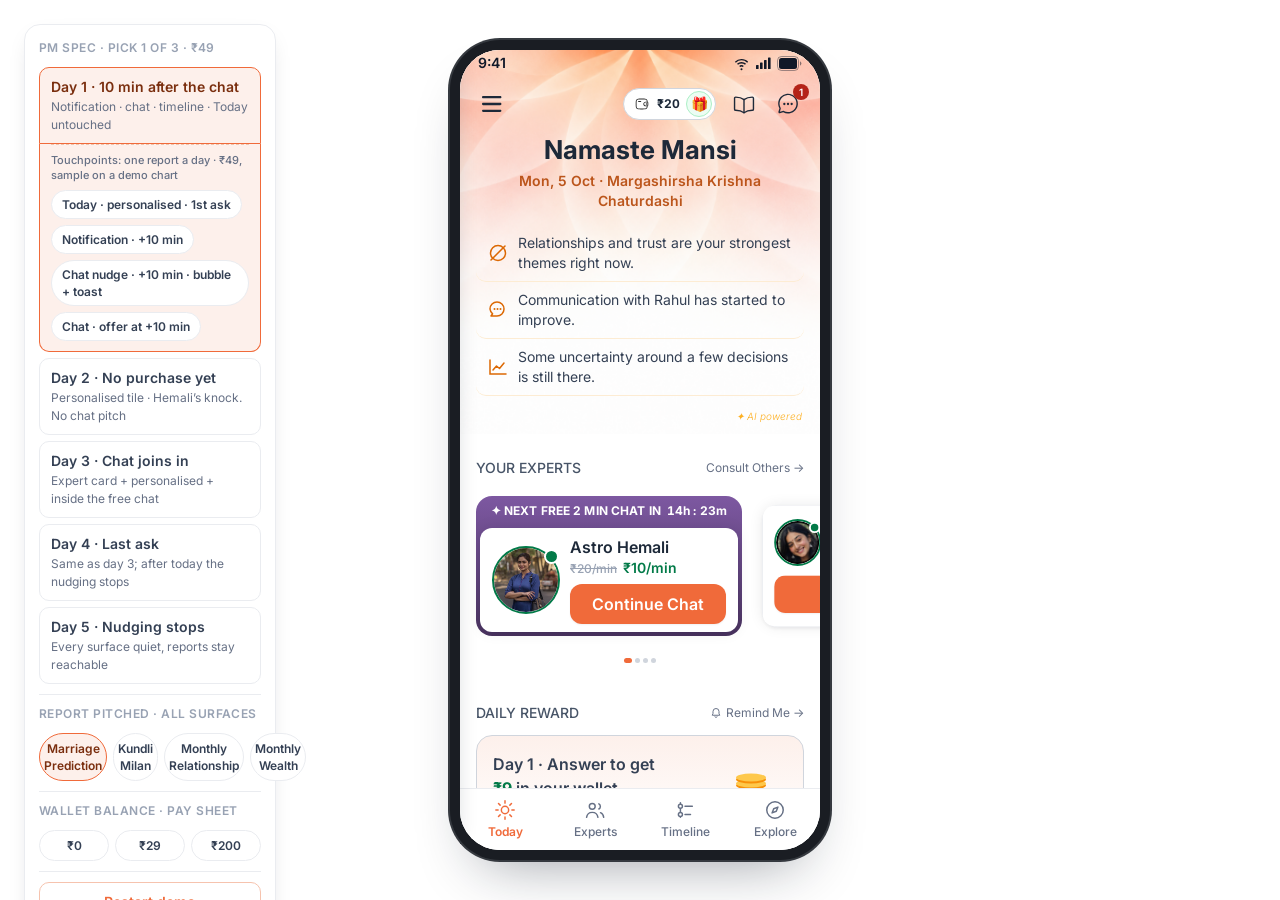
==== index.html @ 786d8080 "Make the birth-details form a full page that slides in from the left Eight controls and a footnote d" ====
<!doctype html>
<html lang="en">
<head>
<meta charset="utf-8">
<meta name="viewport" content="width=device-width, initial-scale=1, viewport-fit=cover">
<title>AstroChat · Sell report from Today</title>
<meta name="description" content="AstroChat: sell a report from the Today page (Hackfest 2026 demo)">
<meta name="theme-color" content="#FDBA96" id="themeColor">
<meta name="mobile-web-app-capable" content="yes">
<meta name="apple-mobile-web-app-capable" content="yes">
<meta name="apple-mobile-web-app-status-bar-style" content="black-translucent">
<meta name="apple-mobile-web-app-title" content="Report demo">
<!-- The manifest IS linked, matching astrochat-daily-reward, which is the one
     build that sits correctly on the bottom of her phone. Without it iOS falls
     back to the legacy apple-* path and hands the app a window that stops above
     the home indicator, so every bottom bar ends short of the screen and the OS
     strip shows below it. That is the gap four CSS attempts could not close.
     The manifest deliberately carries NO theme_color: that key, not the
     manifest itself, is what makes iOS 16.4+ paint its own opaque status bar
     and ignore black-translucent. -->
<link rel="manifest" href="manifest.webmanifest?v=20261028130239">
<!-- PNG, not SVG. iOS ignores an SVG apple-touch-icon and SVG manifest icons
     outright, and an un-iconable manifest is one iOS can decline — dropping the
     app back onto the legacy apple-* path, which is the path that hands it a
     window ending above the home indicator. astrochat-daily-reward ships PNGs
     and sits flush; after the manifest was added it was the only thing left
     that differed between the two builds. -->
<link rel="apple-touch-icon" href="icons/icon-180.png">
<link rel="icon" type="image/png" href="icons/icon-192.png">
<link rel="preconnect" href="https://fonts.googleapis.com">
<link rel="preconnect" href="https://fonts.gstatic.com" crossorigin>
<link rel="stylesheet" href="https://fonts.googleapis.com/css2?family=Inter:wght@400;500;600;700&family=Cormorant+Infant:wght@600;700&family=Noto+Sans+Devanagari:wght@400;500;600;700&display=swap">
<link rel="stylesheet" href="styles.css?v=20261028130239">
<link rel="stylesheet" href="mobile.css?v=20261028130239">
</head>
<body>

<!-- Journey switcher: lives outside the phone so it is clearly demo chrome, not
     app UI. Days, not entry points — one person meets this screen repeatedly,
     nobody ever sees three variants of it. -->
<aside class="switcher" id="switcher">
  <!-- The PM brief, built as written: +10 min notification, three reports to
       pick from, the whole report given away on a demo chart, same ask on
       days 1-4, silence after. -->
  <b>PM spec · pick 1 of 3 · ₹49</b>
  <button type="button" data-day="1" class="on">Day 1 · 10 min after the chat<small>Notification · chat · timeline · Today untouched</small></button>
  <button type="button" data-day="2">Day 2 · No purchase yet<small>Personalised tile · Hemali’s knock. No chat pitch</small></button>
  <button type="button" data-day="3">Day 3 · Chat joins in<small>Expert card + personalised + inside the free chat</small></button>
  <button type="button" data-day="4">Day 4 · Last ask<small>Same as day 3; after today the nudging stops</small></button>
  <button type="button" data-day="5">Day 5 · Nudging stops<small>Every surface quiet, reports stay reachable</small></button>
  <hr>
  <!-- Which report the app pitches. The script pins it to Partner, because
       that is the house Hemali named; these are here so the same days can be
       read with the other two books behind it, where the promise is a score
       and a set of months rather than a face.

       Not labelled "chat pitch": it is six surfaces, not one. The push, the
       chat bubble, the offer card, the expert ticket, the Today task and the
       History chapter all read this, so naming only the chat made it look
       like a control over one screen. -->
  <b class="sw-lbl">Report pitched · all surfaces</b>
  <div class="sw-lead">
    <button type="button" data-lead="partner" class="on">Marriage Prediction</button>
    <button type="button" data-lead="marriage">Kundli Milan</button>
    <button type="button" data-lead="relation">Monthly Relationship</button>
    <button type="button" data-lead="career">Monthly Wealth</button>
  </div>
  <hr>
  <!-- The bill is ₹49 + ₹9 GST = ₹58, and the wallet comes off it, so three
       balances are three different last lines on the pay sheet: pays the lot,
       pays part, pays nothing. The daily reward normally sets this per day,
       which is why the amounts here are the ones that sit either side of ₹58
       rather than round numbers. Picking a day puts it back. -->
  <b class="sw-lbl">Wallet balance · pay sheet</b>
  <div class="sw-lead">
    <button type="button" data-wset="0">₹0</button>
    <button type="button" data-wset="29">₹29</button>
    <button type="button" data-wset="200">₹200</button>
  </div>
  <hr>
  <button type="button" id="restart" class="ghost">Restart demo</button>
  <a class="sw-link" href="variations.html">20 attachment variations →</a>
</aside>

<main class="stage">
<div class="phone" id="phone">

  <!-- iOS-style status bar. Desktop only; a real phone shows its own. -->
  <div class="sbar" id="sbar">
    <span class="sb-t">9:41</span>
    <span class="sb-i">
      <svg width="17" height="17" viewBox="0 0 17 17" fill="none"><path d="M8.5 13.2a1 1 0 110 2 1 1 0 010-2zm0-3.1c.9 0 1.7.35 2.3.95l-1 1a1.9 1.9 0 00-2.6 0l-1-1c.6-.6 1.4-.95 2.3-.95zm0-3.1c1.75 0 3.35.7 4.5 1.85l-1 1a5 5 0 00-7 0l-1-1A6.35 6.35 0 018.5 7zm0-3.1c2.6 0 4.95 1.05 6.65 2.75l-1 1a7.9 7.9 0 00-11.3 0l-1-1A9.4 9.4 0 018.5 3.9z" fill="#101828"/></svg>
      <svg width="17" height="17" viewBox="0 0 17 17" fill="none"><rect x="1" y="10" width="2.6" height="4" rx=".6" fill="#101828"/><rect x="5" y="7.5" width="2.6" height="6.5" rx=".6" fill="#101828"/><rect x="9" y="5" width="2.6" height="9" rx=".6" fill="#101828"/><rect x="13" y="2.5" width="2.6" height="11.5" rx=".6" fill="#101828"/></svg>
      <svg width="25" height="15" viewBox="0 0 25 15" fill="none"><rect x=".5" y=".5" width="21" height="14" rx="4" stroke="#101828" stroke-opacity=".4"/><rect x="2" y="2" width="18" height="11" rx="2.5" fill="#101828"/><path d="M23 5.2v4.6a2.6 2.6 0 000-4.6z" fill="#101828" fill-opacity=".5"/></svg>
    </span>
  </div>

  <!-- What actually brought her back on day 2 and 3: a push that carries the
       chapter, not a reminder about minutes. Slides in over the screen on day
       switch, tap lands in the chat. -->
  <button class="push-note" id="pushNote" type="button" hidden>
    <img src="assets/hemali.png" alt="">
    <span class="pn-t"><span class="pn-top"><b>Astro Hemali</b><small>now</small></span><p id="pushText"></p></span>
  </button>

  <div class="screens" id="screens">

    <!-- ===================== R.0 · Chat · free minutes over =====================
         The moment the whole journey turns on. Today it ends with a billing
         notice; here Hemali's last line stops mid-thought and the chapter she
         wrote is handed over inside the conversation, where she is reading. -->
    <section class="screen" id="chat" data-screen="chat">
      <header class="topnav chat-nav">
        <!-- data-back, not data-go="today-a". Leaving chat forwards parked chat
             itself at .behind and grew the stack, so the next Continue Chat
             brought it back still parked. With no stack this falls through to
             state.entry, which is Today either way. -->
        <button class="ic-btn" type="button" data-back aria-label="Back">
          <svg width="22" height="18" viewBox="0 0 22 18" fill="none"><path d="M21 9H1m0 0 7.5-7.5M1 9l7.5 7.5" stroke="#101828" stroke-width="1.8" stroke-linecap="round" stroke-linejoin="round"/></svg>
        </button>
        <img class="cn-av" src="assets/hemali.png" alt="">
        <span class="cn-t"><b>Astro Hemali</b><small>Available</small></span>
      </header>

      <div class="scroll chat-scroll" data-scroll>
        <div class="chat-thread" id="chatThread"></div>
      </div>

      <!-- The paid route stays exactly where it was. The free chapter above it
           catches the much larger group who will never pay by the minute. -->
      <div class="chat-cta">
        <div class="cc-row">
          <img src="assets/hemali.png" alt="">
          <p>Hi Mansi, continue this chat at discounted price of <s>₹25/min</s> <b>₹10/min</b></p>
        </div>
        <button class="btn primary" type="button" data-toast="Paid chat is not part of this demo">Continue Chat</button>
      </div>
    </section>

    <!-- ===================== R.1 · Today · reply + report ===================== -->
    <section class="screen on" id="today-a" data-screen="today-a">
      <header class="head hero-head">
        <button class="ic-btn" type="button" data-go="menu" aria-label="Menu">
          <svg width="20" height="16" viewBox="0 0 20 16" fill="none"><path d="M1.14258 13.7139C0.511589 13.7141 0 14.2264 0 14.8574C0.000150681 15.4883 0.511681 15.9998 1.14258 16H18.2861C18.9171 15.9998 19.4286 15.4884 19.4287 14.8574C19.4287 14.2263 18.9172 13.714 18.2861 13.7139H1.14258ZM1.14258 6.85645C0.511681 6.85667 0.000150681 7.36908 0 8C0.000150681 8.63091 0.511681 9.14235 1.14258 9.14258H18.2861C18.9171 9.14243 19.4286 8.63096 19.4287 8C19.4286 7.36904 18.9171 6.8566 18.2861 6.85645H1.14258ZM1.14258 0C0.511589 0.000225688 0 0.512511 0 1.14355C0.000377655 1.77428 0.511822 2.28591 1.14258 2.28613H18.2861C18.917 2.28598 19.4283 1.77432 19.4287 1.14355C19.4287 0.512465 18.9172 0.000150794 18.2861 0H1.14258Z" fill="#1D2939"/></svg>
        </button>
        <div class="head-name"><small>Namaste</small><b>Mansi</b></div>
        <div class="head-r">
          <button class="wallet" type="button" data-toast="Wallet is not part of this demo">
            <svg width="18" height="18" viewBox="0 0 18 18" fill="none"><path d="M14.2503 9.00022C14.2503 9.41449 13.9145 9.75028 13.5003 9.75028C13.0861 9.75028 12.7503 9.41449 12.7503 9.00022C12.7503 8.58603 13.0861 8.25024 13.5003 8.25024C13.9145 8.25024 14.2503 8.58603 14.2503 9.00022Z" fill="#2D2D2D"/><path fill-rule="evenodd" clip-rule="evenodd" d="M7.79484 3.6001H9.61911C10.6961 3.60009 11.5492 3.60008 12.2168 3.69461C12.9039 3.79188 13.46 3.99684 13.8986 4.45869C14.4403 5.02917 14.6129 5.7932 14.6757 6.7846C15.014 6.94138 15.2694 7.2729 15.2976 7.69286C15.3001 7.73001 15.3 7.77007 15.3 7.80716V10.193C15.3 10.2301 15.3001 10.2702 15.2976 10.3073C15.2694 10.7273 15.014 11.0588 14.6757 11.2155C14.6129 12.207 14.4403 12.9711 13.8986 13.5415C13.46 14.0034 12.9039 14.2083 12.2168 14.3056C11.5492 14.4001 10.6961 14.4001 9.61911 14.4001H7.79484C6.71783 14.4001 5.86476 14.4001 5.19713 14.3056C4.51004 14.2083 3.9539 14.0034 3.51533 13.5415C3.07676 13.0796 2.88212 12.494 2.78975 11.7705C2.69998 11.0674 2.69999 10.1691 2.7 9.03493V8.9653C2.69999 7.83111 2.69998 6.93279 2.78975 6.22974C2.88212 5.50618 3.07676 4.92054 3.51533 4.45869C3.9539 3.99684 4.51004 3.79188 5.19713 3.69461C5.86476 3.60008 6.71782 3.60009 7.79484 3.6001ZM13.7867 11.3144H12.6516C11.3944 11.3144 10.3186 10.31 10.3186 9.0001C10.3186 7.69025 11.3944 6.68581 12.6516 6.68581H13.7867C13.72 5.85795 13.5692 5.42093 13.2771 5.11327C13.029 4.85209 12.6893 4.69554 12.0997 4.61207C11.4974 4.52679 10.7035 4.52581 9.58608 4.52581H7.8279C6.71041 4.52581 5.91652 4.52679 5.31426 4.61207C4.72465 4.69554 4.38494 4.85209 4.13693 5.11327C3.88891 5.37445 3.74024 5.73218 3.66097 6.35308C3.58 6.98729 3.57906 7.82333 3.57906 9.0001C3.57906 10.1768 3.58 11.0129 3.66097 11.6472C3.74024 12.268 3.88891 12.6257 4.13693 12.8869C4.38494 13.1481 4.72465 13.3047 5.31426 13.3881C5.91652 13.4734 6.71041 13.4744 7.8279 13.4744H9.58608C10.7035 13.4744 11.4974 13.4734 12.0997 13.3881C12.6893 13.3047 13.029 13.1481 13.2771 12.8869C13.5692 12.5793 13.72 12.1423 13.7867 11.3144ZM5.04418 6.53152C5.04418 6.2759 5.24098 6.06867 5.48372 6.06867H7.8279C8.07065 6.06867 8.26744 6.2759 8.26744 6.53152C8.26744 6.78715 8.07065 6.99439 7.8279 6.99439H5.48372C5.24098 6.99439 5.04418 6.78715 5.04418 6.53152ZM14.2296 7.61167H12.6516C11.8174 7.61152 11.1977 8.2649 11.1977 9.0001C11.1977 9.73531 11.8174 10.3887 12.6516 10.3887H14.1767C14.2021 10.3887 14.421 10.3804 14.421 10.183V7.81722C14.421 7.79223 14.4166 7.61973 14.2296 7.61167Z" fill="#2D2D2D"/></svg>
            <span data-wallet>₹20</span>
            <i class="gift">🎁</i>
          </button>
          <!-- My Reports, out of the hamburger and into the header beside chat.
               A report she paid for lived two taps inside a menu she has no
               reason to open; the one shelf in the app that is hers belongs on
               the same row as the thread. The menu keeps its tile too, so the
               hamburger is unchanged. -->
          <button class="ic-btn" type="button" data-go="mine" aria-label="My Reports">
            <!-- Drawn to the same box and the same weight as the chat glyph
                 beside it. The first pass sat in a 24 viewBox rendered at 22,
                 so its ink was a fifth smaller than its neighbour's and the
                 row looked lopsided. -->
            <svg width="22" height="22" viewBox="0 0 22 22" fill="none" stroke="#1D2939" stroke-width="1.4" stroke-linecap="round" stroke-linejoin="round">
              <path d="M11 6.6C8.9 5 5.9 4.1 2.7 4.1c-.64 0-1.15.51-1.15 1.15v10.88c0 .64.51 1.15 1.15 1.15 3.2 0 6.2.92 8.3 2.5 2.1-1.58 5.1-2.5 8.3-2.5.64 0 1.15-.51 1.15-1.15V5.25c0-.64-.51-1.15-1.15-1.15-3.2 0-6.2.92-8.3 2.5Z"/>
              <path d="M11 6.6v13.18"/>
            </svg>
          </button>
          <button class="ic-btn" type="button" data-chat aria-label="Chats">
            <svg width="22" height="22" viewBox="0 0 22 22" fill="none"><path d="M11.0005 20.4416C9.34822 20.4523 7.72046 20.0422 6.27047 19.25C6.24143 19.2379 6.21027 19.2316 6.1788 19.2316C6.14734 19.2316 6.11618 19.2379 6.08714 19.25L2.8513 20.1666C2.65326 20.2297 2.44173 20.2372 2.23971 20.1884C2.0377 20.1396 1.85293 20.0363 1.7055 19.8898C1.55807 19.7433 1.45362 19.5592 1.40352 19.3575C1.35341 19.1558 1.35956 18.9443 1.4213 18.7458L2.39297 15.4916C2.41407 15.4355 2.41407 15.3736 2.39297 15.3175C1.39922 13.5012 1.00277 11.4181 1.2599 9.36373C1.51703 7.3094 2.41467 5.38824 3.82542 3.87292C5.23617 2.3576 7.08836 1.32511 9.1191 0.921999C11.1498 0.518886 13.256 0.765626 15.1385 1.6272C17.0211 2.48877 18.5845 3.92141 19.6068 5.72177C20.6291 7.52213 21.0584 9.59874 20.8337 11.6569C20.6091 13.715 19.7419 15.6501 18.3552 17.1875C16.9686 18.7249 15.1329 19.7865 13.1088 20.2216C12.4152 20.3658 11.7089 20.4395 11.0005 20.4416ZM6.1513 17.8108C6.42345 17.8145 6.6907 17.8837 6.93047 18.0125C8.11674 18.663 9.44146 19.0203 10.794 19.0544C12.1465 19.0885 13.4875 18.7985 14.7051 18.2085C15.9226 17.6185 16.9813 16.7458 17.7927 15.6632C18.6041 14.5805 19.1447 13.3194 19.3692 11.9853C19.5938 10.6511 19.4958 9.28254 19.0835 7.99395C18.6712 6.70536 17.9566 5.53413 16.9992 4.57811C16.0419 3.6221 14.8697 2.90904 13.5805 2.49852C12.2914 2.08799 10.9227 1.99192 9.58881 2.21832C8.25236 2.44035 6.98877 2.98007 5.90431 3.79208C4.81986 4.60408 3.94625 5.66463 3.35697 6.88452C2.76768 8.10441 2.47995 9.44798 2.51798 10.8022C2.556 12.1564 2.91867 13.4817 3.57547 14.6666C3.67875 14.8537 3.74406 15.0593 3.76765 15.2717C3.79125 15.484 3.77267 15.699 3.71297 15.9041L2.86047 18.7366L5.69297 17.8841C5.84133 17.8374 5.99576 17.8126 6.1513 17.8108Z" fill="#1D2939"/><circle cx="7.33" cy="11" r="1.15" fill="#1D2939"/><circle cx="11" cy="11" r="1.15" fill="#1D2939"/><circle cx="14.67" cy="11" r="1.15" fill="#1D2939"/></svg>
          </button>
        </div>
        <!-- Shown once, the first time she comes back to Today after reading a
             report she paid for. Positioned under the book icon by
             showShelfTip() in app.js. -->
        <div class="shelf-tip" id="shelfTip" hidden role="status">
          <i class="st-caret"></i>
          <span>All your reports are here</span>
          <button class="st-x" type="button" id="shelfTipX" aria-label="Got it">✕</button>
        </div>
      </header>

      <div class="scroll" data-scroll>
        <div class="hero">
          <h1>Namaste Mansi</h1>
          <p class="hero-date">Mon, 5 Oct · Margashirsha Krishna Chaturdashi</p>
          <div class="ins-list">
            <div class="ins"><svg viewBox="0 0 24 24" fill="none"><circle cx="12" cy="12" r="7.5" stroke="#DC6803" stroke-width="1.5"/><path d="m5 19 14-14" stroke="#DC6803" stroke-width="1.5" stroke-linecap="round"/></svg><p>Relationships and trust are your strongest themes right now.</p></div>
            <div class="ins"><svg viewBox="0 0 24 24" fill="none"><path d="M4 11a7 7 0 0114 0 7 7 0 01-7 7H5l1.6-2.2A7 7 0 014 11z" stroke="#DC6803" stroke-width="1.5" stroke-linejoin="round"/><circle cx="8.5" cy="11" r="1" fill="#DC6803"/><circle cx="11.5" cy="11" r="1" fill="#DC6803"/><circle cx="14.5" cy="11" r="1" fill="#DC6803"/></svg><p>Communication with Rahul has started to improve.</p></div>
            <div class="ins"><svg viewBox="0 0 24 24" fill="none"><path d="M4 5v14h16" stroke="#DC6803" stroke-width="1.5" stroke-linecap="round"/><path d="m7 15 3.5-4 3 2.5L18 8" stroke="#DC6803" stroke-width="1.5" stroke-linecap="round" stroke-linejoin="round"/></svg><p>Some uncertainty around a few decisions is still there.</p></div>
          </div>
          <div class="ai-foot"><span class="ai">✦ AI powered</span></div>
        </div>

        <div class="content">
          <section class="sec">
          <div class="sec-head"><span>YOUR EXPERTS</span><a class="lnk" data-toast="Expert list is not part of this demo">Consult Others →</a></div>
        <!-- A rail, not one card. Hemali's card is Figma 3203:205266 and the
             rest are 3996:82960, which is a different card rather than a
             smaller version of hers. Experts only: the report used to ride
             under here as a ticket stub, saying the same thing the
             Personalised Guidance tile says a little further down the page. -->
        <div class="expert-rail" id="expertRail"></div>
        <!-- Figma 3996:82964. A 50px peek says there is more to the right but
             not how much more, and once she is three cards in it cannot say
             where she is. Written by renderRail. -->
        <div class="rail-dots" id="railDots" aria-hidden="true"></div>

          </section>

          <section class="sec">
          <div class="sec-head"><span>Daily reward</span><a class="lnk" data-toast="Reminders are not part of this demo"><svg width="12" height="12" viewBox="0 0 16 16" fill="none"><path d="M8 2a4 4 0 0 0-4 4v2.6L3 11h10l-1-2.4V6a4 4 0 0 0-4-4Z" stroke="#667085" stroke-width="1.3" stroke-linejoin="round"/><path d="M6.6 13a1.5 1.5 0 0 0 2.8 0" stroke="#667085" stroke-width="1.3" stroke-linecap="round"/></svg> Remind Me →</a></div>
        <div class="ladder-wrap" data-ladder id="todayLadder"></div>

        <!-- Every day arrives unanswered, per the daily reward board — the
             check-in is the day's one job, and Hemali's reply (with the report
             inside it) is what answering buys. Titles render per day. -->
        <div class="merged unanswered" id="checkinCard" hidden>
          <div class="ci-top">
            <h3 class="rh-t" id="checkinTitle">Day 1 · Answer to get<br><span class="amt">₹9</span> in your wallet</h3>
            <!-- Figma 2679:10696 — the coin stack sits in a 48x48 slot, bottom-aligned
                 to the title row, so it reads as the reward not as a decoration. -->
            <span class="ci-coins" aria-hidden="true"><svg width="32" height="23" viewBox="0 0 32 23" fill="none"><ellipse cx="16" cy="19" rx="15" ry="4" fill="#F79009"/><ellipse cx="16" cy="17" rx="15" ry="4" fill="#FEC84B"/><ellipse cx="16" cy="12.5" rx="15" ry="4" fill="#F79009"/><ellipse cx="16" cy="10.5" rx="15" ry="4" fill="#FEC84B"/><ellipse cx="16" cy="6.5" rx="15" ry="4" fill="#F79009"/><ellipse cx="16" cy="4.5" rx="15" ry="4" fill="#FEC84B"/></svg></span>
          </div>
          <p class="q">Aaj is relationship ko lekar aap kaisa feel kar rahe hain?</p>
          <div class="mood-row pick">
            <button class="mood-chip" type="button" data-mood><svg class="mi" width="20" height="20" viewBox="0 0 20 20" fill="none"><circle cx="10" cy="10" r="8.25" stroke="#12B76A" stroke-width="1.5"/><circle cx="7.3" cy="8.2" r="1" fill="#12B76A"/><circle cx="12.7" cy="8.2" r="1" fill="#12B76A"/><path d="M6.6 12.2c.9 1.1 2 1.6 3.4 1.6s2.5-.5 3.4-1.6" stroke="#12B76A" stroke-width="1.5" stroke-linecap="round"/></svg>Achha</button>
            <button class="mood-chip" type="button" data-mood><svg class="mi" width="20" height="20" viewBox="0 0 20 20" fill="none"><circle cx="10" cy="10" r="8.25" stroke="#F79009" stroke-width="1.5"/><circle cx="7.3" cy="8.2" r="1" fill="#F79009"/><circle cx="12.7" cy="8.2" r="1" fill="#F79009"/><path d="M6.8 13h6.4" stroke="#F79009" stroke-width="1.5" stroke-linecap="round"/></svg>Okay</button>
            <button class="mood-chip" type="button" data-mood><svg class="mi" width="20" height="20" viewBox="0 0 20 20" fill="none"><circle cx="10" cy="10" r="8.25" stroke="#F04438" stroke-width="1.5"/><circle cx="7.3" cy="8.2" r="1" fill="#F04438"/><circle cx="12.7" cy="8.2" r="1" fill="#F04438"/><path d="M6.6 13.9c.9-1.1 2-1.6 3.4-1.6s2.5.5 3.4 1.6" stroke="#F04438" stroke-width="1.5" stroke-linecap="round"/></svg>Pareshaan</button>
          </div>
          <p class="social"><span class="faces"><i style="background-image:url(assets/av1.jpg)"></i><i style="background-image:url(assets/av2.jpg)"></i><i style="background-image:url(assets/av3.jpg)"></i></span><span><b>1 Lakh+</b> users earned rewards</span></p>
        </div>

        <!-- Figma 3144:202274 — answered state: the mood comes back as her own
             chat bubble, Hemali replies under it, and Continue Chat is the way
             out of the card. -->
        <div class="merged" id="answeredCard">
          <h3 class="rh-t" id="answeredTitle">Day 1 · <span class="amt">₹9</span> added to your wallet</h3>
          <p class="q">Aaj is relationship ko lekar aap kaisa feel kar rahe hain?</p>
          <div class="mood-row"><span class="mood-chip">Pareshaan</span></div>

          <div class="reply-row">
            <img class="av" src="assets/hemali.png" alt="Astro Hemali">
            <div class="bubble">
              <b>Today’s answer by Astro Hemali</b>
              <p>Aaj Rahul ke saath baat aasaani se hogi. Shaam ko ek chhota sa plan banaiye, rishta aur mazboot hoga.</p>
            </div>
          </div>
          <button class="btn primary" type="button" data-toast="Paid chat is not part of this demo">Continue Chat</button>
        </div>

          </section>

          <section class="sec">
          <div class="sec-head"><span>PERSONALISED GUIDANCE</span></div>
          <div class="tiles">
            <!-- From day 2 the report hook lives here, as the first of the two
                 tasks — rendered by renderGuideTile(). -->
            <div class="gslot" id="guideSlot" hidden></div>
            <!-- Day 1 has no report to offer, so this stands in: the list is
                 always two tasks, never one. renderGuideTile() swaps them. -->
            <button class="tile" type="button" id="guideAlt" hidden
                    data-toast="Kundli matching is not part of this demo">
              <span class="ti ti-kundli" aria-hidden="true">
                <svg viewBox="0 0 24 24" fill="none" stroke="currentColor"
                     stroke-width="1.4" stroke-linejoin="round">
                  <rect x="1.7" y="1.7" width="20.6" height="20.6" rx="2"/>
                  <path d="M12 1.7 22.3 12 12 22.3 1.7 12z"/>
                  <path d="M1.7 1.7 22.3 22.3M22.3 1.7 1.7 22.3"/>
                </svg>
              </span>
              <span class="tt"><b>Match Your Kundli</b><small>You and Rahul, out of 36 gunas</small></span>
              <svg class="arr" width="18" height="18" viewBox="0 0 16 16" fill="none"><path d="M3.5 8h8.5M8.5 4.2 12.3 8l-3.8 3.8" stroke="#475467" stroke-width="1.6" stroke-linecap="round" stroke-linejoin="round"/></svg>
            </button>
            <!-- Hidden while a report is being written: see renderGuideTile().
                 For those few minutes Personalised Guidance has one job, and a
                 second task beside it is the page asking her to go do something
                 else while she waits. -->
            <button class="tile" type="button" id="guideTarot" data-toast="Tarot is not part of this demo">
              <img src="assets/tarot.png" alt="">
              <span class="tt"><b>Ask the Tarot Cards</b><small>3 cards on you and Rahul</small></span>
              <svg class="arr" width="18" height="18" viewBox="0 0 16 16" fill="none"><path d="M3.5 8h8.5M8.5 4.2 12.3 8l-3.8 3.8" stroke="#475467" stroke-width="1.6" stroke-linecap="round" stroke-linejoin="round"/></svg>
            </button>
          </div>
          </section>
        </div>
        <!-- Owners only, and deliberately the quietest thing on the page. The
             report she has paid for lives in a menu she has no reason to open,
             so Today owes her one line at the bottom that says where it went.
             Any louder and it would be Today selling her something she has
             already bought. -->
        <button class="my-strip" type="button" id="myStrip" data-go="mine" hidden>
          <i aria-hidden="true">
            <svg viewBox="0 0 24 24" fill="none" stroke="currentColor" stroke-width="1.5" stroke-linecap="round" stroke-linejoin="round">
              <path d="M4 4.6h5.4c1.3 0 2.1.8 2.1 2.1V19c0-1-.8-1.8-1.8-1.8H4zM20 4.6h-5.4c-1.3 0-2.1.8-2.1 2.1V19c0-1 .8-1.8 1.8-1.8H20z"/>
            </svg>
          </i>
          <span id="myStripTx"></span>
          <em aria-hidden="true">›</em>
        </button>
        <div class="pad-nav"></div>
      </div>

      <nav class="bnav" data-bnav="today"></nav>
    </section>

    <!-- ===================== R.2 · Report page ===================== -->
    <section class="screen" id="report" data-screen="report">
      <div class="scroll" data-scroll>
        <!-- The nav is a sibling of the hero, not a child of it, so it can be
             position:sticky — inside the hero's overflow:hidden it could never
             stick. It floats transparently over the artwork and takes a white
             surface once the hero has scrolled past. -->
        <header class="r2-nav" id="r2Nav">
          <button class="ic-btn" type="button" data-back aria-label="Back">
            <svg width="22" height="18" viewBox="0 0 22 18" fill="none"><path d="M21 9H1m0 0 7.5-7.5M1 9l7.5 7.5" stroke="#101828" stroke-width="1.8" stroke-linecap="round" stroke-linejoin="round"/></svg>
          </button>
          <!-- The sample door used to be a Preview pill up here. It has moved
               onto the book itself (see paintBookSample): a label floating in
               the header named nothing you could see, where on the open spread
               it points at the exact pages it opens. -->
          <!-- Same wallet pill as the reader, cloned in. -->
          <div class="r2-nav-r" data-head-clone></div>
        </header>

        <!-- Full-bleed hero: photo fading to white, with the nav floating on top. -->
        <div class="r2-hero" id="r2Hero">
          <!-- Only Partner has a filmed hero. Marriage and Career get a painted
               ground instead, set on this element by renderReport, which also
               adds .has-bg to take the video and the rose wash out. -->
          <!-- Video, not the old 8.7MB gif: a quarter of the weight for a far
               longer, smoother loop. The audio track is stripped from the file
               itself, so `muted` is belt-and-braces — nothing can ever play.
               muted + playsinline are also what let it autoplay on iOS at all;
               without playsinline iOS takes it fullscreen on first play. -->
          <!-- No <source> child: two reports are filmed now and renderReport
               sets `src` on this element per report. A src attribute makes the
               browser ignore source children anyway, so keeping one would only
               be a file that never plays. Each path is versioned in REPORTS,
               because the files keep their names when a clip is recut and an
               installed home-screen app would otherwise go on playing the take
               it cached the day it was added. -->
          <video class="r2-vid" autoplay muted loop playsinline preload="auto"
                 disableremoteplayback aria-hidden="true" tabindex="-1"></video>
          <!-- The painted cover, standing closed. The open-book drawing is gone:
               it was a stock illustration of a book, not this report. -->
          <div class="r2-bookwrap" id="r2Book"></div>
        </div>

        <!-- The white card rides up over the bottom of the hero again. Flat on
             the page the title and stats had nothing holding them together, and
             the seam between artwork and text read as a gap. -->
        <div class="r2-card">
          <h1 id="r2Title">Your Marriage Yog report</h1>
          <div class="r2-stats">
            <div><b>4.7 <svg class="star" viewBox="0 0 24 24" aria-hidden="true"><path d="M12 3.05 14.9 8.95l6.5.95-4.7 4.6 1.1 6.45L12 17.9 6.2 20.95l1.1-6.45-4.7-4.6 6.5-.95z"/></svg></b><small>Rating</small></div>
            <i class="r2-div"></i>
            <div><b id="r2Reads">13,000</b><small>Reads</small></div>
            <i class="r2-div"></i>
            <!-- The third stat is the one that differs per report: Partner is
                 bought once, a Milan can be re-run against anyone, and a Career
                 edition covers a named quarter. One column, three answers. -->
            <div><b id="r2Type">One-time</b><small id="r2TypeL">Payment</small></div>
          </div>
        </div>

        <!-- Below the rating the page follows the v2 board: what the report is,
             what it answers, what readers found in it, what else is on her
             chart. The sample moved behind a button — it is a sample, and
             inlining the whole thing buried every section after it. -->
        <!-- Centred, carrying on the title card's axis. This block ran left for
             a while with a host row, a heading and three icon rows under it —
             "read from your birth chart", "private forever", "in your
             language" — all of which are true of every report we sell, so it
             was half a screen of column arguing for none of them. The
             description and the chips say what it is and what is in it, and
             the sample door is the only thing here worth tapping. -->
        <div class="r2-block center">
          <p class="r2-lead" id="r2Lead"></p>
          <div class="r2-chips" id="r2Chips"></div>
          <button class="r2-samp" type="button" id="r2ViewSample">View Sample Report</button>
        </div>

        <!-- Kundli Milan only, and only after the form. The free calculation
             has to land somewhere, and it lands here: the score, two kootas
             open, the rest shut, and the one that failed pulled out with the
             fact that it is survivable. It sits above the contents list on
             purpose - she came back from a form and the first thing she should
             meet is her own result, not a table of contents. -->
        <div class="r2-block" id="r2Match" hidden></div>

        <!-- What this report answers, in her own words. Nothing is locked, so a
             chapter ladder would have nothing to shut. -->
        <div class="r2-block" id="r2Learn"></div>

        <!-- Meet your astrologer used to sit here, between the contents and the
             reviews. It is gone. She is already the face in the chat, on Today
             and in the line under the title that says who makes the report, so
             a card restating her name, her tick and three numbers was the page
             introducing someone it had introduced twice. The quotes below do
             the vouching that card was there to do, and they do it with
             strangers rather than with the seller. -->

        <!-- Not "what readers say": what they found. The quotes that work are
             the ones naming a thing the report called before it happened. -->
        <div class="r2-block r2-revblock">
          <h2 class="r2-h" id="r2RevH">What Users Found in report</h2>
          <!-- The rating again, here rather than only in the stat bar: by the
               time she reaches the quotes the bar is five screens behind her,
               and a number is what turns four strangers into a sample. -->
          <p class="rv-sum" id="r2RevSum"></p>
          <!-- No count line and no "show all" button. The board has both
               because that product has thousands of reviews; we have four, and
               a door marked "all reviews" that opens onto the same four is
               worse than no door. The strip scrolls — that is the whole set. -->
          <div class="revs" id="r2Revs"></div>
        </div>

        <!-- Upsells belong on the sell page, not only after the read: someone
             weighing ₹49 is the person most likely to take a second ₹49. -->
        <div class="r2-block" id="r2Also">
          <h2 class="r2-h">You May Also Like</h2>
          <div class="ur-list" id="r2AlsoList"></div>
        </div>
        <div class="pad-buy"></div>
      </div>

      <div class="buybar">
        <!-- The one finding that justifies the price, pulled above the CTA. -->
        <!-- A North Indian kundali, not a dot: this line is the one finding that
             justifies the price, so the mark beside it says where the finding
             came from. -->
        <p class="buy-why">
          <i aria-hidden="true">
            <svg viewBox="0 0 16 16" fill="none" stroke="currentColor"
                 stroke-width="1.1" stroke-linejoin="round">
              <rect x=".75" y=".75" width="14.5" height="14.5" rx="1.5"/>
              <path d="M8 .75 15.25 8 8 15.25.75 8z"/>
              <path d="M.75.75 15.25 15.25M15.25.75.75 15.25"/>
            </svg>
          </i>
          <span id="r2Why"></span>
        </p>
        <div class="buy-row">
          <!-- The discount lives here, not on Today: she has chosen to read more,
               so the saving is an answer to "why now", not a shout. It is gone
               once the book is hers — a price beside a paid-for report is the
               page asking a second time. -->
          <div class="price" id="r2Price"><b>₹49</b><small><s>₹499</s><i>90% OFF</i></small></div>
          <!-- Career only. Its window runs out, so the next quarter is a real
               thing to sell and it sits beside Read rather than replacing it. -->
          <button class="btn primary grow" type="button" id="r2Again" hidden>Buy next</button>
          <button class="btn primary grow" type="button" id="r2Cta">Buy Now</button>
        </div>
      </div>
    </section>

    <!-- Payment is no longer a screen of its own — see #sheet-pay, down with
         the other sheets. -->

    <!-- ===================== PM spec · pick 1 of 3 ===================== -->
    <section class="screen" id="picker" data-screen="picker">
      <header class="topnav">
        <button class="ic-btn" type="button" data-back aria-label="Back">
          <svg width="22" height="18" viewBox="0 0 22 18" fill="none"><path d="M21 9H1m0 0 7.5-7.5M1 9l7.5 7.5" stroke="#101828" stroke-width="1.8" stroke-linecap="round" stroke-linejoin="round"/></svg>
        </button>
        <h2>Reports for you</h2>
        <button class="chip lang" type="button" data-sheet="lang"><span>English</span> ▾</button>
      </header>

      <div class="scroll" data-scroll>
        <p class="pk-lead">Astro Hemali has written 3 reports on your chart. A full sample is open on a demo chart, read it before you decide.</p>
        <div class="pk-strip"><span>Any one report</span><b>₹49</b><s>₹499</s><i>90% OFF</i></div>
        <div class="pk-list" id="pkList"></div>
        <p class="pk-note">Every report comes in the language you choose and in English, and once bought it stays in your Timeline forever.</p>
        <div class="pad-nav"></div>
      </div>
    </section>

    <!-- ===================== R.4b · Kundali Milan details =====================
         Board 1321:37310. This runs after payment and only for matching: the
         other two reports are read off her own chart, which the app already
         holds, so only this one has a second person in it. Asking before the
         money would be a form standing in front of a purchase; asking after is
         the report collecting what it needs to be written. -->
    <section class="screen" id="match" data-screen="match">
      <header class="topnav">
        <button class="ic-btn" type="button" data-back aria-label="Back">
          <svg width="22" height="18" viewBox="0 0 22 18" fill="none"><path d="M21 9H1m0 0 7.5-7.5M1 9l7.5 7.5" stroke="#101828" stroke-width="1.8" stroke-linecap="round" stroke-linejoin="round"/></svg>
        </button>
        <h2>Kundali Milan</h2>
      </header>

      <div class="scroll" data-scroll>
        <!-- His half is empty and comes first, because it is the only part of
             this screen that is actually work. Hers is already answered and
             collapses to a line, so the page opens on three blanks rather than
             on eight boxes, six of which are filled in. -->
        <div class="mt-sec">
          <div class="mt-h">
            <h3>Boy&rsquo;s details</h3>
            <!-- A count, not a warning. It names how much is left in the one
                 unit she cares about, and it is the same chip that turns green
                 on her own half, so the two sections can be compared at a
                 glance without reading either of them. -->
            <span class="mt-chip mt-chip-todo" id="mtBoyChip">3 details left</span>
          </div>
          <div class="mt-grp">
            <div class="mt-name">
              <label class="fld">
                <input type="text" id="bName" autocomplete="off" placeholder="Name">
                <span>Name</span>
              </label>
              <!-- Shown only when the chat put a name in the box. It says where
                   the name came from and that it can go, which is the
                   difference between a form that remembered something helpful
                   and a form that has decided who she is marrying. -->
              <p class="mt-help" id="mtHint" hidden></p>
            </div>
            <div class="mt-time">
              <!-- Side by side, because neither is typed. Both open a picker, so
                   the box displays a value rather than taking one, and a
                   display does not need a whole row. -->
              <div class="fld-row">
                <label class="fld">
                  <input type="text" id="bDob" inputmode="numeric" autocomplete="off" placeholder="Date of Birth">
                  <span>Date of Birth</span>
                  <i class="fld-ic" aria-hidden="true">
                    <svg width="24" height="24" viewBox="0 0 24 24" fill="none"><rect x="3" y="5" width="18" height="16" rx="3" stroke="currentColor" stroke-width="1.6"/><path d="M3 10h18M8 3v3M16 3v3" stroke="currentColor" stroke-width="1.6" stroke-linecap="round"/></svg>
                  </i>
                  <i class="fld-ic fld-ic-err" aria-hidden="true">
                    <svg width="20" height="20" viewBox="0 0 24 24" fill="none"><circle cx="12" cy="12" r="10" fill="#F04438"/><path d="M12 7v6M12 16.2v.1" stroke="#fff" stroke-width="2" stroke-linecap="round"/></svg>
                  </i>
                </label>
                <label class="fld">
                  <input type="text" id="bTime" autocomplete="off" placeholder="Time of Birth">
                  <span>Time of Birth</span>
                  <i class="fld-ic" aria-hidden="true">
                    <svg width="24" height="24" viewBox="0 0 24 24" fill="none"><circle cx="12" cy="12" r="9" stroke="currentColor" stroke-width="1.6"/><path d="M12 7v5l3.2 3.2" stroke="currentColor" stroke-width="1.6" stroke-linecap="round" stroke-linejoin="round"/></svg>
                  </i>
                  <i class="fld-ic fld-ic-err" aria-hidden="true">
                    <svg width="20" height="20" viewBox="0 0 24 24" fill="none"><circle cx="12" cy="12" r="10" fill="#F04438"/><path d="M12 7v6M12 16.2v.1" stroke="#fff" stroke-width="2" stroke-linecap="round"/></svg>
                  </i>
                </label>
              </div>
              <!-- The one field she may genuinely not have. Without this she
                   either abandons the form or invents a time, and an invented
                   time produces a real-looking score that is wrong. -->
              <label class="mt-chk">
                <input type="checkbox" id="bNoTime">
                <i aria-hidden="true"></i>
                <span>I don&rsquo;t know the exact birth time</span>
              </label>
            </div>
            <div class="mt-city">
              <label class="fld fld-lead">
                <input type="text" id="bPlace" autocomplete="off" placeholder="Birth City">
                <span>Birth city</span>
                <i class="fld-ic fld-ic-lead" aria-hidden="true">
                  <svg width="24" height="24" viewBox="0 0 24 24" fill="none"><circle cx="11" cy="11" r="7" stroke="currentColor" stroke-width="1.8"/><path d="m16.2 16.2 3.8 3.8" stroke="currentColor" stroke-width="1.8" stroke-linecap="round"/></svg>
                </i>
                <i class="fld-ic fld-ic-err" aria-hidden="true">
                  <svg width="20" height="20" viewBox="0 0 24 24" fill="none"><circle cx="12" cy="12" r="10" fill="#F04438"/><path d="M12 7v6M12 16.2v.1" stroke="#fff" stroke-width="2" stroke-linecap="round"/></svg>
                </i>
              </label>
              <!-- Over the page, not in it: a list that pushed the rest of the
                   form down would move the thing she is typing under her
                   thumb. -->
              <div class="mt-sugg" id="mtSugg" hidden></div>
            </div>
          </div>
        </div>

        <!-- Hers arrives answered, so it arrives as a receipt. The fields are
             still there behind Edit — the chart is hers to correct, and a
             locked box would send her hunting for a profile screen to fix a
             typo the report is about to be built on. -->
        <div class="mt-sec mt-sec-girl">
          <div class="mt-h">
            <h3>Girl&rsquo;s details</h3>
            <span class="mt-chip mt-chip-ok" id="mtGirlChip">
              <svg width="12" height="12" viewBox="0 0 12 12" fill="none" aria-hidden="true"><path d="M2.5 6.3 4.7 8.5 9.5 3.7" stroke="#168045" stroke-width="1.6" stroke-linecap="round" stroke-linejoin="round"/></svg>
              Added
            </span>
            <button class="mt-done" type="button" id="mtGirlDone" hidden>Done</button>
          </div>
          <div class="mt-sum" id="mtGirlSum">
            <span class="mt-av" aria-hidden="true">M</span>
            <div class="mt-sum-i">
              <p class="mt-sum-n"><b>Mansi Sharma</b><em>You</em></p>
              <p id="mtGirlWhen">30 Oct 1996 &middot; 4:20 AM</p>
              <p id="mtGirlWhere">Pune, Maharashtra</p>
            </div>
            <button class="mt-edit" type="button" id="mtGirlEdit">Edit</button>
          </div>
          <div class="mt-grp" id="mtGirlForm" hidden>
            <label class="fld">
              <input type="text" id="gName" autocomplete="off" placeholder="Name" value="Mansi Sharma">
              <span>Name</span>
            </label>
            <div class="fld-row">
              <label class="fld">
                <input type="text" id="gDob" inputmode="numeric" autocomplete="off" placeholder="Date of Birth" value="30/10/1996">
                <span>Date of Birth</span>
                <i class="fld-ic" aria-hidden="true">
                  <svg width="24" height="24" viewBox="0 0 24 24" fill="none"><rect x="3" y="5" width="18" height="16" rx="3" stroke="currentColor" stroke-width="1.6"/><path d="M3 10h18M8 3v3M16 3v3" stroke="currentColor" stroke-width="1.6" stroke-linecap="round"/></svg>
                </i>
              </label>
              <label class="fld">
                <input type="text" id="gTime" autocomplete="off" placeholder="Time of Birth" value="04:20">
                <span>Time of Birth</span>
                <i class="fld-ic" aria-hidden="true">
                  <svg width="24" height="24" viewBox="0 0 24 24" fill="none"><circle cx="12" cy="12" r="9" stroke="currentColor" stroke-width="1.6"/><path d="M12 7v5l3.2 3.2" stroke="currentColor" stroke-width="1.6" stroke-linecap="round" stroke-linejoin="round"/></svg>
                </i>
              </label>
            </div>
            <label class="fld fld-lead">
              <input type="text" id="gPlace" autocomplete="off" placeholder="Birth City" value="Pune, Maharashtra">
              <span>Birth city</span>
              <i class="fld-ic fld-ic-lead" aria-hidden="true">
                <svg width="24" height="24" viewBox="0 0 24 24" fill="none"><circle cx="11" cy="11" r="7" stroke="currentColor" stroke-width="1.8"/><path d="m16.2 16.2 3.8 3.8" stroke="currentColor" stroke-width="1.8" stroke-linecap="round"/></svg>
              </i>
            </label>
            <p class="mt-help">Changes here also update your profile.</p>
          </div>
        </div>
        <div class="pad-cta"></div>
      </div>

      <div class="mt-foot">
        <!-- Above the bar rather than in it, so the bar keeps its height and
             the message arrives over the page it is about. -->
        <div class="mt-toast" id="mtToast" hidden>
          <svg width="16" height="16" viewBox="0 0 24 24" fill="none" aria-hidden="true"><circle cx="12" cy="12" r="10" fill="#F04438"/><path d="M12 7v6M12 16.2v.1" stroke="#fff" stroke-width="2" stroke-linecap="round"/></svg>
          <span></span>
        </div>
        <!-- Eight birth details is the most invasive thing this flow asks for.
             The line costs nothing and answers the question she is actually
             holding while she types. -->
        <p class="mt-priv">
          <svg width="14" height="14" viewBox="0 0 24 24" fill="none" aria-hidden="true"><rect x="4" y="10" width="16" height="11" rx="2.5" stroke="#667085" stroke-width="1.7"/><path d="M8 10V7a4 4 0 1 1 8 0v3" stroke="#667085" stroke-width="1.7" stroke-linecap="round"/></svg>
          Used only to make your report. Never shared.
        </p>
        <!-- Dead until the form is complete. The live-button-that-points-at-the
             gap was the right call when the gaps were invisible; now the chip
             overhead counts them down in the open, so the button can say "not
             yet" and the count says where. Tapping it anyway still marks the
             first blank and names it. -->
        <button class="btn primary" type="button" id="mtGo" aria-disabled="true">See Your Compatibility</button>
      </div>
    </section>

    <!-- The form has no screen of its own to go to. It returns to the detail
         page, which rewrites itself around the 28 it just produced — see
         `matched` on the marriage report. -->

    <!-- ===================== R.3 / R.3c · Sample report =====================
         The arch is painted once, behind everything, and never moves. The
         report scrolls over it, so the page reads as pages laid on a wall
         rather than as one long sheet. The header starts transparent on the
         arch and only takes a white surface once content is underneath it. -->
    <section class="screen rp" id="sample" data-screen="sample">
      <div class="rp-arch" aria-hidden="true"><i class="arch-sun"></i></div>

      <header class="rp-head" id="sampleHead">
        <button class="ic-btn" type="button" data-back aria-label="Back">
          <svg width="24" height="24" viewBox="0 0 24 24" fill="none"><path d="M20 12H4m0 0 7-7M4 12l7 7" stroke="#1D2939" stroke-width="1.8" stroke-linecap="round" stroke-linejoin="round"/></svg>
        </button>
        <div class="rp-head-r">
          <!-- The pill is not a readout: the plus is the reason it is a button. -->
          <button class="wallet rpw" type="button" data-toast="Wallet is not part of this demo">
            <svg width="20" height="20" viewBox="0 0 18 18" fill="none" aria-hidden="true"><path d="M14.2503 9.00022C14.2503 9.41449 13.9145 9.75028 13.5003 9.75028C13.0861 9.75028 12.7503 9.41449 12.7503 9.00022C12.7503 8.58603 13.0861 8.25024 13.5003 8.25024C13.9145 8.25024 14.2503 8.58603 14.2503 9.00022Z" fill="#2D2D2D"/><path fill-rule="evenodd" clip-rule="evenodd" d="M7.79484 3.6001H9.61911C10.6961 3.60009 11.5492 3.60008 12.2168 3.69461C12.9039 3.79188 13.46 3.99684 13.8986 4.45869C14.4403 5.02917 14.6129 5.7932 14.6757 6.7846C15.014 6.94138 15.2694 7.2729 15.2976 7.69286C15.3001 7.73001 15.3 7.77007 15.3 7.80716V10.193C15.3 10.2301 15.3001 10.2702 15.2976 10.3073C15.2694 10.7273 15.014 11.0588 14.6757 11.2155C14.6129 12.207 14.4403 12.9711 13.8986 13.5415C13.46 14.0034 12.9039 14.2083 12.2168 14.3056C11.5492 14.4001 10.6961 14.4001 9.61911 14.4001H7.79484C6.71783 14.4001 5.86476 14.4001 5.19713 14.3056C4.51004 14.2083 3.9539 14.0034 3.51533 13.5415C3.07676 13.0796 2.88212 12.494 2.78975 11.7705C2.69998 11.0674 2.69999 10.1691 2.7 9.03493V8.9653C2.69999 7.83111 2.69998 6.93279 2.78975 6.22974C2.88212 5.50618 3.07676 4.92054 3.51533 4.45869C3.9539 3.99684 4.51004 3.79188 5.19713 3.69461C5.86476 3.60008 6.71782 3.60009 7.79484 3.6001ZM13.7867 11.3144H12.6516C11.3944 11.3144 10.3186 10.31 10.3186 9.0001C10.3186 7.69025 11.3944 6.68581 12.6516 6.68581H13.7867C13.72 5.85795 13.5692 5.42093 13.2771 5.11327C13.029 4.85209 12.6893 4.69554 12.0997 4.61207C11.4974 4.52679 10.7035 4.52581 9.58608 4.52581H7.8279C6.71041 4.52581 5.91652 4.52679 5.31426 4.61207C4.72465 4.69554 4.38494 4.85209 4.13693 5.11327C3.88891 5.37445 3.74024 5.73218 3.66097 6.35308C3.58 6.98729 3.57906 7.82333 3.57906 9.0001C3.57906 10.1768 3.58 11.0129 3.66097 11.6472C3.74024 12.268 3.88891 12.6257 4.13693 12.8869C4.38494 13.1481 4.72465 13.3047 5.31426 13.3881C5.91652 13.4734 6.71041 13.4744 7.8279 13.4744H9.58608C10.7035 13.4744 11.4974 13.4734 12.0997 13.3881C12.6893 13.3047 13.029 13.1481 13.2771 12.8869C13.5692 12.5793 13.72 12.1423 13.7867 11.3144ZM5.04418 6.53152C5.04418 6.2759 5.24098 6.06867 5.48372 6.06867H7.8279C8.07065 6.06867 8.26744 6.2759 8.26744 6.53152C8.26744 6.78715 8.07065 6.99439 7.8279 6.99439H5.48372C5.24098 6.99439 5.04418 6.78715 5.04418 6.53152ZM14.2296 7.61167H12.6516C11.8174 7.61152 11.1977 8.2649 11.1977 9.0001C11.1977 9.73531 11.8174 10.3887 12.6516 10.3887H14.1767C14.2021 10.3887 14.421 10.3804 14.421 10.183V7.81722C14.421 7.79223 14.4166 7.61973 14.2296 7.61167Z" fill="#2D2D2D"/></svg>
            <span data-wallet>₹20</span>
            <svg class="rpw-plus" width="20" height="20" viewBox="0 0 24 24" fill="none" aria-hidden="true"><path fill-rule="evenodd" clip-rule="evenodd" d="M12 2C17.5228 2 22 6.4772 22 12C22 17.5229 17.5228 22 12 22C6.47715 22 2 17.5229 2 12C2 6.4772 6.47715 2 12 2ZM12.75 15C12.75 15.4142 12.4142 15.75 12 15.75C11.5858 15.75 11.25 15.4142 11.25 15V12.75H9C8.58579 12.75 8.25 12.4142 8.25 12C8.25 11.5858 8.58579 11.25 9 11.25H11.25V9C11.25 8.5858 11.5858 8.25 12 8.25C12.4142 8.25 12.75 8.5858 12.75 9V11.25H15C15.4142 11.25 15.75 11.5858 15.75 12C15.75 12.4142 15.4142 12.75 15 12.75H12.75V15Z" fill="#475467"/></svg>
          </button>
          <!-- No chat icon here. This header is cloned into the report page and
               the paid reader too, and in all three the job is reading, not
               going back to a conversation — the wallet is the only control
               that belongs in a buying flow. -->
        </div>
      </header>

      <div class="scroll" data-scroll>
        <!-- The sketch is the one thing she cannot have yet, so it is the hero
             and it is the thing that is blurred. -->
        <div class="rp-hero">
          <div class="paper preview" id="samplePaper"></div>

          <button class="rp-lang" type="button" data-sheet="lang">
            <span id="langChipLabel">Read in English</span>
            <svg width="18" height="18" viewBox="0 0 16 16" fill="none"><path d="m4 6 4 4 4-4" stroke="#344054" stroke-width="1.6" stroke-linecap="round" stroke-linejoin="round"/></svg>
          </button>
        </div>

        <p class="rp-covers"><span>What your report covers</span></p>
        <div class="rp-secs" id="sampleBody"></div>
        <div class="pad-buy"></div>
      </div>

      <!-- Plain white here, unlike the sell page, but carrying the same one
           finding above the button: the sample is where she decides, so the
           reason to pay has to be in front of her at the moment she taps. -->
      <div class="buybar plain">
        <p class="buy-why">
          <i aria-hidden="true">
            <svg viewBox="0 0 16 16" fill="none" stroke="currentColor"
                 stroke-width="1.1" stroke-linejoin="round">
              <rect x=".75" y=".75" width="14.5" height="14.5" rx="1.5"/>
              <path d="M8 .75 15.25 8 8 15.25.75 8z"/>
              <path d="M.75.75 15.25 15.25M15.25.75.75 15.25"/>
            </svg>
          </i>
          <span id="sampleWhy"></span>
        </p>
        <div class="buy-row">
          <div class="price"><b>₹49</b><small><s>₹499</s><i>90% OFF</i></small></div>
          <button class="btn primary grow" type="button" id="buyInLang">Buy Now</button>
        </div>
      </div>
    </section>

    <!-- ===================== R.5 / R.6 · Timeline ===================== -->
    <section class="screen" id="timeline" data-screen="timeline">
      <header class="head compact">
        <button class="ic-btn" type="button" data-go="menu" aria-label="Menu">
          <svg width="20" height="16" viewBox="0 0 20 16" fill="none"><path d="M1.14258 13.7139C0.511589 13.7141 0 14.2264 0 14.8574C0.000150681 15.4883 0.511681 15.9998 1.14258 16H18.2861C18.9171 15.9998 19.4286 15.4884 19.4287 14.8574C19.4287 14.2263 18.9172 13.714 18.2861 13.7139H1.14258ZM1.14258 6.85645C0.511681 6.85667 0.000150681 7.36908 0 8C0.000150681 8.63091 0.511681 9.14235 1.14258 9.14258H18.2861C18.9171 9.14243 19.4286 8.63096 19.4287 8C19.4286 7.36904 18.9171 6.8566 18.2861 6.85645H1.14258ZM1.14258 0C0.511589 0.000225688 0 0.512511 0 1.14355C0.000377655 1.77428 0.511822 2.28591 1.14258 2.28613H18.2861C18.917 2.28598 19.4283 1.77432 19.4287 1.14355C19.4287 0.512465 18.9172 0.000150794 18.2861 0H1.14258Z" fill="#1D2939"/></svg>
        </button>
        <div class="head-name"><small>Namaste</small><b>Mansi</b></div>
        <div class="head-r">
          <button class="wallet" type="button" data-toast="Wallet is not part of this demo">
            <svg width="18" height="18" viewBox="0 0 18 18" fill="none"><path d="M14.2503 9.00022C14.2503 9.41449 13.9145 9.75028 13.5003 9.75028C13.0861 9.75028 12.7503 9.41449 12.7503 9.00022C12.7503 8.58603 13.0861 8.25024 13.5003 8.25024C13.9145 8.25024 14.2503 8.58603 14.2503 9.00022Z" fill="#2D2D2D"/><path fill-rule="evenodd" clip-rule="evenodd" d="M7.79484 3.6001H9.61911C10.6961 3.60009 11.5492 3.60008 12.2168 3.69461C12.9039 3.79188 13.46 3.99684 13.8986 4.45869C14.4403 5.02917 14.6129 5.7932 14.6757 6.7846C15.014 6.94138 15.2694 7.2729 15.2976 7.69286C15.3001 7.73001 15.3 7.77007 15.3 7.80716V10.193C15.3 10.2301 15.3001 10.2702 15.2976 10.3073C15.2694 10.7273 15.014 11.0588 14.6757 11.2155C14.6129 12.207 14.4403 12.9711 13.8986 13.5415C13.46 14.0034 12.9039 14.2083 12.2168 14.3056C11.5492 14.4001 10.6961 14.4001 9.61911 14.4001H7.79484C6.71783 14.4001 5.86476 14.4001 5.19713 14.3056C4.51004 14.2083 3.9539 14.0034 3.51533 13.5415C3.07676 13.0796 2.88212 12.494 2.78975 11.7705C2.69998 11.0674 2.69999 10.1691 2.7 9.03493V8.9653C2.69999 7.83111 2.69998 6.93279 2.78975 6.22974C2.88212 5.50618 3.07676 4.92054 3.51533 4.45869C3.9539 3.99684 4.51004 3.79188 5.19713 3.69461C5.86476 3.60008 6.71782 3.60009 7.79484 3.6001ZM13.7867 11.3144H12.6516C11.3944 11.3144 10.3186 10.31 10.3186 9.0001C10.3186 7.69025 11.3944 6.68581 12.6516 6.68581H13.7867C13.72 5.85795 13.5692 5.42093 13.2771 5.11327C13.029 4.85209 12.6893 4.69554 12.0997 4.61207C11.4974 4.52679 10.7035 4.52581 9.58608 4.52581H7.8279C6.71041 4.52581 5.91652 4.52679 5.31426 4.61207C4.72465 4.69554 4.38494 4.85209 4.13693 5.11327C3.88891 5.37445 3.74024 5.73218 3.66097 6.35308C3.58 6.98729 3.57906 7.82333 3.57906 9.0001C3.57906 10.1768 3.58 11.0129 3.66097 11.6472C3.74024 12.268 3.88891 12.6257 4.13693 12.8869C4.38494 13.1481 4.72465 13.3047 5.31426 13.3881C5.91652 13.4734 6.71041 13.4744 7.8279 13.4744H9.58608C10.7035 13.4744 11.4974 13.4734 12.0997 13.3881C12.6893 13.3047 13.029 13.1481 13.2771 12.8869C13.5692 12.5793 13.72 12.1423 13.7867 11.3144ZM5.04418 6.53152C5.04418 6.2759 5.24098 6.06867 5.48372 6.06867H7.8279C8.07065 6.06867 8.26744 6.2759 8.26744 6.53152C8.26744 6.78715 8.07065 6.99439 7.8279 6.99439H5.48372C5.24098 6.99439 5.04418 6.78715 5.04418 6.53152ZM14.2296 7.61167H12.6516C11.8174 7.61152 11.1977 8.2649 11.1977 9.0001C11.1977 9.73531 11.8174 10.3887 12.6516 10.3887H14.1767C14.2021 10.3887 14.421 10.3804 14.421 10.183V7.81722C14.421 7.79223 14.4166 7.61973 14.2296 7.61167Z" fill="#2D2D2D"/></svg>
            <span data-wallet>₹20</span>
            <i class="gift">🎁</i>
          </button>
          <!-- My Reports, out of the hamburger and into the header beside chat.
               A report she paid for lived two taps inside a menu she has no
               reason to open; the one shelf in the app that is hers belongs on
               the same row as the thread. The menu keeps its tile too, so the
               hamburger is unchanged. -->
          <button class="ic-btn" type="button" data-go="mine" aria-label="My Reports">
            <!-- Drawn to the same box and the same weight as the chat glyph
                 beside it. The first pass sat in a 24 viewBox rendered at 22,
                 so its ink was a fifth smaller than its neighbour's and the
                 row looked lopsided. -->
            <svg width="22" height="22" viewBox="0 0 22 22" fill="none" stroke="#1D2939" stroke-width="1.4" stroke-linecap="round" stroke-linejoin="round">
              <path d="M11 6.6C8.9 5 5.9 4.1 2.7 4.1c-.64 0-1.15.51-1.15 1.15v10.88c0 .64.51 1.15 1.15 1.15 3.2 0 6.2.92 8.3 2.5 2.1-1.58 5.1-2.5 8.3-2.5.64 0 1.15-.51 1.15-1.15V5.25c0-.64-.51-1.15-1.15-1.15-3.2 0-6.2.92-8.3 2.5Z"/>
              <path d="M11 6.6v13.18"/>
            </svg>
          </button>
          <button class="ic-btn" type="button" data-chat aria-label="Chats">
            <svg width="22" height="22" viewBox="0 0 22 22" fill="none"><path d="M11.0005 20.4416C9.34822 20.4523 7.72046 20.0422 6.27047 19.25C6.24143 19.2379 6.21027 19.2316 6.1788 19.2316C6.14734 19.2316 6.11618 19.2379 6.08714 19.25L2.8513 20.1666C2.65326 20.2297 2.44173 20.2372 2.23971 20.1884C2.0377 20.1396 1.85293 20.0363 1.7055 19.8898C1.55807 19.7433 1.45362 19.5592 1.40352 19.3575C1.35341 19.1558 1.35956 18.9443 1.4213 18.7458L2.39297 15.4916C2.41407 15.4355 2.41407 15.3736 2.39297 15.3175C1.39922 13.5012 1.00277 11.4181 1.2599 9.36373C1.51703 7.3094 2.41467 5.38824 3.82542 3.87292C5.23617 2.3576 7.08836 1.32511 9.1191 0.921999C11.1498 0.518886 13.256 0.765626 15.1385 1.6272C17.0211 2.48877 18.5845 3.92141 19.6068 5.72177C20.6291 7.52213 21.0584 9.59874 20.8337 11.6569C20.6091 13.715 19.7419 15.6501 18.3552 17.1875C16.9686 18.7249 15.1329 19.7865 13.1088 20.2216C12.4152 20.3658 11.7089 20.4395 11.0005 20.4416ZM6.1513 17.8108C6.42345 17.8145 6.6907 17.8837 6.93047 18.0125C8.11674 18.663 9.44146 19.0203 10.794 19.0544C12.1465 19.0885 13.4875 18.7985 14.7051 18.2085C15.9226 17.6185 16.9813 16.7458 17.7927 15.6632C18.6041 14.5805 19.1447 13.3194 19.3692 11.9853C19.5938 10.6511 19.4958 9.28254 19.0835 7.99395C18.6712 6.70536 17.9566 5.53413 16.9992 4.57811C16.0419 3.6221 14.8697 2.90904 13.5805 2.49852C12.2914 2.08799 10.9227 1.99192 9.58881 2.21832C8.25236 2.44035 6.98877 2.98007 5.90431 3.79208C4.81986 4.60408 3.94625 5.66463 3.35697 6.88452C2.76768 8.10441 2.47995 9.44798 2.51798 10.8022C2.556 12.1564 2.91867 13.4817 3.57547 14.6666C3.67875 14.8537 3.74406 15.0593 3.76765 15.2717C3.79125 15.484 3.77267 15.699 3.71297 15.9041L2.86047 18.7366L5.69297 17.8841C5.84133 17.8374 5.99576 17.8126 6.1513 17.8108Z" fill="#1D2939"/><circle cx="7.33" cy="11" r="1.15" fill="#1D2939"/><circle cx="11" cy="11" r="1.15" fill="#1D2939"/><circle cx="14.67" cy="11" r="1.15" fill="#1D2939"/></svg>
          </button>
        </div>
      </header>

      <div class="scroll" data-scroll>
        <div class="tl-head">
          <h1>Your Journey</h1>
          <p>Everything you've explored with AstroChat.</p>
        </div>
        <div class="tl-today"><i></i>TODAY</div>

        <div class="tl">
          <!-- The morning's chapter card — read nudge until chapter 1 is read,
               buy pitch after, gone once bought. Rendered by renderHistCard(). -->
          <div class="tl-item" id="tlChap">
            <time>8:02 AM</time>
            <!-- No card chrome here. The chat's own offer card drops straight
                 in and brings its own white panel, so wrapping it in .card put
                 a box inside a box. -->
            <div id="tlChapCard"></div>
          </div>

          <!-- The report entry: swaps between "making" (R.5) and "ready" (R.6) -->
          <div class="tl-item" id="tlReport">
            <time id="tlReportTime">10:42 AM</time>
            <div class="card tl-card">
              <div class="rep-top">
                <!-- The report's own book, painted in by paintBought — the
                     generic book.svg named no report and sold none. -->
                <span id="repThumb"></span>
                <div>
                  <p class="eyebrow">Made by Astro Hemali for you</p>
                  <b id="repTitle">Marriage Yog report</b>
                  <p class="rep-status" id="repStatus">Your report is being made</p>
                </div>
              </div>

              <div class="steps" id="repSteps">
                <div class="step" data-step="0"><span class="sdot"></span><p>Taking information from Astro Hemali</p></div>
                <div class="step" data-step="1"><span class="sdot"></span><p>Preparing your report…</p></div>
                <div class="step" data-step="2"><span class="sdot"></span><p>Cross-checking with other astrologers</p></div>
                <div class="step" data-step="3"><span class="sdot"></span><p>Ready to read</p></div>
              </div>

              <div class="notify" id="repNotify">🔔 We'll notify you when it's ready</div>

              <div class="rep-acts" id="repActs" hidden>
                <button class="btn outline" type="button" data-toast="Sharing is not part of this demo">Share</button>
                <button class="btn primary" type="button" data-go="book">Read Report</button>
              </div>
            </div>
          </div>

          <!-- Everything bought before the one above. A day can hold several,
               and a monthly report bought twice leaves two rows rather than
               overwriting its own first edition. Rendered by renderBuys(). -->
          <div id="tlBuys"></div>

          <div class="tl-item">
            <time>10:15 AM</time>
            <div class="card tl-card">
              <div class="rep-top">
                <span class="av-ring sm"><img src="assets/hemali.png" alt=""><i class="dot"></i></span>
                <div>
                  <b>Astro Hemali</b>
                  <p class="rep-status gray">Session Time: <strong>18 mins</strong></p>
                </div>
              </div>
              <div class="rep-acts">
                <button class="btn outline grow" type="button" data-chat>View Chat</button>
                <button class="btn primary grow" type="button" data-chat>Continue Chat</button>
              </div>
            </div>
          </div>

          <div class="tl-item">
            <time>08:30 AM</time>
            <div class="card tl-card">
              <div class="rep-top">
                <img class="tarot-th" src="assets/tarot.png" alt="">
                <div>
                  <b>Ask the Tarot Cards</b>
                  <p class="rep-status gray">Asked about &lt;Tarot Question&gt;</p>
                  <button class="lnk-btn" type="button" data-toast="Tarot is not part of this demo">View Reading →</button>
                </div>
              </div>
            </div>
          </div>

          <div class="tl-item">
            <time>08:30 AM</time>
            <div class="card tl-card">
              <div class="rep-top">
                <span class="doc-th"></span>
                <div>
                  <b>Check your Mulank Report</b>
                  <p class="rep-status gray">Viewed your Mulank insights</p>
                </div>
              </div>
            </div>
          </div>
        </div>
        <div class="pad-nav"></div>
      </div>

      <nav class="bnav" data-bnav="timeline"></nav>
    </section>

    <!-- ===================== R.6b / R.6c · Book opening ===================== -->
    <section class="screen" id="book" data-screen="book">
      <!-- Tapping anywhere skips to the report: an animation that cannot be
           skipped is a toll booth the second time she sees it. -->
      <div class="book-stage" id="bookStage">
        <!-- The perspective lives here, not on the stage: it only applies to an
             element's own children, and the caption is a sibling of the book. -->
        <div class="book-wrap">
          <i class="book-halo" aria-hidden="true"></i>
          <div class="book" id="bookEl">
            <div class="page" id="bookPage">
              <p class="eyebrow">MADE BY ASTRO HEMALI</p>
              <h2 id="bookTitle">Marriage Yog report</h2>
              <p class="psub">For Mansi · from your chat</p>
              <hr>
            </div>
            <!-- The slab between the two boards. Without it the three-quarter
                 turn is a flat picture being skewed; with it the book has a
                 thickness to turn, which is the whole reason to turn it. -->
            <i class="spine" aria-hidden="true"></i>
            <div class="cover" id="bookCover"><img src="assets/book.svg" alt=""></div>
          </div>
        </div>
        <p class="book-cap" id="bookCap">Your report is ready</p>
      </div>
    </section>

    <!-- ===================== R.7 · Report · read in app ===================== -->
    <section class="screen rp" id="read" data-screen="read">
      <div class="rp-arch" aria-hidden="true"><i class="arch-sun"></i></div>

      <!-- Same header as the sample; the right side is painted in by script so
           the wallet pill and the chat counter cannot drift apart. -->
      <header class="rp-head" id="readHead">
        <button class="ic-btn" type="button" data-back aria-label="Back">
          <svg width="24" height="24" viewBox="0 0 24 24" fill="none"><path d="M20 12H4m0 0 7-7M4 12l7 7" stroke="#1D2939" stroke-width="1.8" stroke-linecap="round" stroke-linejoin="round"/></svg>
        </button>
        <div class="rp-head-r" data-head-clone></div>
      </header>

      <div class="scroll" data-scroll>
        <!-- Same hero as the sample, with the blur taken off. That is the whole
             reward of paying, so it should be the first thing she lands on. -->
        <div class="rp-hero">
          <!-- Painted by paintPaper(): the art box holds the sketch for Partner
               and the headline figure for the two reports that have no portrait
               to draw. -->
          <div class="paper" id="readPaper"></div>

          <button class="rp-share" type="button" data-toast="Sharing is not part of this demo">
            <i aria-hidden="true">
              <svg viewBox="0 0 24 24" fill="currentColor">
                <path d="M12.04 2C6.58 2 2.13 6.45 2.13 11.91c0 1.75.46 3.46 1.32 4.96L2 22l5.25-1.38a9.87 9.87 0 0 0 4.79 1.22h.01c5.46 0 9.91-4.45 9.91-9.91 0-2.65-1.03-5.14-2.9-7.01A9.82 9.82 0 0 0 12.04 2Zm0 1.67c2.2 0 4.27.86 5.83 2.42a8.2 8.2 0 0 1 2.41 5.82c0 4.54-3.7 8.24-8.25 8.24a8.2 8.2 0 0 1-4.19-1.15l-.3-.18-3.12.82.83-3.04-.2-.31a8.19 8.19 0 0 1-1.26-4.38c0-4.54 3.7-8.24 8.25-8.24Z"/>
                <path d="M9.3 7.07c-.19-.42-.38-.43-.56-.44h-.48c-.16 0-.43.06-.66.31-.23.25-.86.85-.86 2.06 0 1.21.89 2.39 1.01 2.55.12.17 1.71 2.74 4.23 3.73 2.09.82 2.52.66 2.97.62.46-.04 1.47-.6 1.68-1.18.21-.58.21-1.08.14-1.18-.06-.1-.23-.17-.48-.29-.25-.12-1.47-.73-1.7-.81-.23-.08-.39-.12-.56.12-.17.25-.64.81-.79.98-.14.17-.29.19-.54.06-.25-.12-1.05-.39-2-1.23-.74-.66-1.24-1.47-1.38-1.72-.15-.25-.02-.38.11-.5.11-.11.25-.29.37-.44.12-.14.16-.25.25-.41.08-.17.04-.31-.02-.44-.06-.12-.55-1.34-.73-1.83Z"/>
              </svg>
            </i>Share on WhatsApp
          </button>
        </div>

        <p class="rp-covers"><span>What your report covers</span></p>
        <div class="rp-secs" id="readBody"></div>
        <div class="pad-ask"></div>
      </div>

      <!-- The report answers questions and raises new ones. This bar is where
           the new ones go, so it is a live composer and not a banner: the
           placeholder keeps typing the question she is already half-asking. -->
      <!-- Figma 3155:12885 "Ask Hemali bar". The named Buy Chat is gone: she
           has just paid once, and a second price with a button on it reads as
           another till. The rate takes that corner instead — struck, then
           today's — and under her name sits the thing she actually wants to
           know, which is that the reply comes now. The ask itself is a
           composer: input with its send beside it, so the row looks like
           somewhere to type rather than somewhere to buy. -->
      <div class="askbar" id="askBar">
        <div class="ask-top">
          <span class="av-ring"><img src="assets/hemali.png" alt=""><i class="dot"></i></span>
          <span class="ask-who">
            <b>Astro Hemali</b>
            <small class="ask-sub">Replies instantly</small>
          </span>
          <span class="ask-rate"><s>₹20/min</s><em>₹10/min</em></span>
        </div>
        <div class="ask-row">
          <input class="ask-in" id="askIn" type="text" readonly aria-label="Ask Hemali about your report">
          <button class="ask-send" type="button" data-chat aria-label="Ask Hemali">
            <svg width="20" height="20" viewBox="0 0 20 20" fill="none" aria-hidden="true"><path d="M3 10h13m0 0-5-5m5 5-5 5" stroke="currentColor" stroke-width="2" stroke-linecap="round" stroke-linejoin="round"/></svg>
          </button>
        </div>
      </div>
    </section>

    <!-- ===================== M.1 · App menu =====================
         The real hamburger, not the demo one — LxCKwlbqHUN45c7CxFAWov
         1418:17033. Everything here except My Reports and the demo row is the
         live app's own menu, left inert: the point of drawing it in full is
         that My Reports has to look like one row among the eight she already
         knows, and a two-item menu would not have told us whether it does. -->
    <section class="screen menu-scr" id="menu" data-screen="menu">
      <header class="mn-head">
        <span class="mn-who"><b>Hello, Mansi</b><small>+91 98670 82142</small></span>
        <button class="ic-btn" type="button" data-back aria-label="Close menu">
          <svg width="20" height="20" viewBox="0 0 20 20" fill="none"><path d="M4 4l12 12M16 4L4 16" stroke="#1D2939" stroke-width="1.8" stroke-linecap="round"/></svg>
        </button>
      </header>
      <div class="scroll" data-scroll>
        <!-- The three things of hers, as tiles rather than as rows. A flat list
             of nine made My Reports the second line of a column she scans past;
             as a tile it is one of three places she keeps her own stuff, and the
             count sits on it. -->
        <div class="mn-tiles" id="mnTiles"></div>
        <section class="mn-free">
          <h2>Free for you</h2>
          <!-- The one free thing with a daily reset gets the card; the four
               evergreen tools share the strip under it. -->
          <div id="mnTarot"></div>
          <div class="mn-grid" id="mnGrid"></div>
        </section>
        <ul class="mn-list" id="mnList"></ul>
        <div class="mn-end">
          <p>Contact us: <a href="#" onclick="return false">help@astrochat.com</a></p>
          <p class="mn-links">
            <a href="#" onclick="return false">Terms &amp; Conditions</a>
            <a href="#" onclick="return false">Privacy Policy</a>
            <!-- The demo's own controls. On a phone this is the only way to
                 change day or touchpoint, so it cannot simply be dropped — but
                 it is not the product, so it shrinks to a glyph in the foot. -->
            <button class="mn-demo" type="button" id="drDemo" aria-label="Demo controls">
              <svg viewBox="0 0 16 16" fill="none" stroke="currentColor" stroke-width="1.3" stroke-linecap="round" aria-hidden="true"><path d="M2.5 4.5h11M2.5 11.5h11"/><circle cx="6" cy="4.5" r="1.5" fill="#fff"/><circle cx="10.5" cy="11.5" r="1.5" fill="#fff"/></svg>
            </button>
          </p>
          <p class="mn-ver">Version 9.36.2</p>
        </div>
      </div>
    </section>

    <!-- ===================== M.2 · My Reports =====================
         Purchased only. A shelf that mixes bought and unbought is a shop with
         her name on it, and then "My Reports" means nothing. Empty, it says so
         and puts the three on one horizontal strip - an empty page that only
         apologises is a dead end. -->
    <section class="screen" id="mine" data-screen="mine">
      <header class="topnav">
        <button class="ic-btn" type="button" data-back aria-label="Back">
          <svg width="22" height="18" viewBox="0 0 22 18" fill="none"><path d="M21 9H1m0 0 7.5-7.5M1 9l7.5 7.5" stroke="#101828" stroke-width="1.8" stroke-linecap="round" stroke-linejoin="round"/></svg>
        </button>
        <h2>My Reports</h2>
      </header>
      <div class="scroll" data-scroll>
        <div id="mineBody"></div>
        <div class="pad-nav"></div>
      </div>
      <!-- It is a tab now, so it carries the bar the other tabs carry. The back
           arrow above stays: the menu row still opens this page, and from there
           back is the gesture she expects. -->
      <nav class="bnav" data-bnav="mine"></nav>
    </section>

  </div><!-- /.screens -->

  <!-- ===================== Sheets ===================== -->
  <div class="scrim" id="scrim" hidden></div>

  <!-- Day 1 · Daily reward intro. Fires once she scrolls past the free-chat
       section, per the daily reward board. It is the first thing competing with
       the report for the same scroll, which is the point of showing it here. -->
  <div class="sheet reward-sheet" id="sheet-intro" aria-hidden="true">
    <div class="sh-art" aria-hidden="true"><span class="coin-lg"><i class="cf"></i><i class="cr"></i><b>₹</b></span></div>
    <div class="sh-txt">
      <h3 class="intro-h">Answer &amp; Earn every day!</h3>
      <p class="sheet-sub intro-sub">Answer today's question to earn.</p>
    </div>
    <div class="ladder-wrap" data-ladder></div>
    <div class="sh-acts">
      <button class="btn primary" type="button" id="answerNow">Answer now</button>
      <button class="btn text" type="button" data-close-sheet>Maybe Later</button>
    </div>
  </div>

  <!-- Daily reward · after answering. Per the board's J1: the coin, the ladder
       with today claimed, and tomorrow's amount as the comeback reason. Body is
       rendered per day — on day 3 the wallet crosses ₹49 and this sheet becomes
       the report close instead of a comeback ask. -->
  <div class="sheet reward-sheet" id="sheet-reward" aria-hidden="true">
    <div class="sh-art" aria-hidden="true"><span class="coin-lg"><i class="cf"></i><i class="cr"></i><b>₹</b></span></div>
    <div class="sh-txt">
      <h3 class="intro-h" id="rewardTitle">₹9 added to your wallet!</h3>
      <p class="sheet-sub intro-sub" id="rewardSub">Come back tomorrow, ₹11 waiting.</p>
    </div>
    <div class="ladder-wrap" data-ladder></div>
    <div class="sh-acts">
      <button class="btn primary" type="button" id="rewardCta">Remind me for tomorrow</button>
      <button class="btn text" type="button" data-close-sheet>Done</button>
    </div>
  </div>

  <!-- Chapter reader: a full ebook page — paper ground, chart figures in the
       prose, the sell at the end, price + CTA pinned below. -->

  <!-- Android notification permission, per the board's J1.5. The reward sheet's
       "remind me" is the in-app yes; this is the OS asking the same thing. -->
  <div class="notif" id="notifDlg" hidden>
    <b>Allow AstroChat to send you notifications?</b>
    <div class="nf-row">
      <button type="button" id="notifNo">Don't allow</button>
      <button type="button" id="notifYes">Allow</button>
    </div>
  </div>

  <!-- R.3b · Choose language -->
  <div class="sheet" id="sheet-lang" aria-hidden="true">
    <div class="grab"></div>
    <h3>Read the report in</h3>
    <p class="sheet-sub">See a sample first. Your report comes in the language you pick.</p>
    <div class="radio-list" id="langList"></div>
    <button class="btn primary" type="button" id="showSample">Show sample in English</button>
  </div>

  <!-- Compatibility details, board 3908:14788. Opened from "All 8 areas" on the
       score card. The close button sits where the pay sheet's does — top of the
       phone, on the blur, not on the white — because these are the two tall
       sheets in the app and a cross that moves between them is a cross she has
       to find twice.

       It carries the sell bar too. This is the surface where she finds out that
       one of the eight is at zero, which is the single most motivated moment in
       the flow; closing the sheet to go and look for the button again is where
       that moment gets spent. -->
  <!-- Her own four facts, opened from Change on the pay sheet. The same four
       fields the Kundli Milan form uses, in the same order and the same
       boxes, because this is the same question asked on a different screen.
       Saving drops her back on the pay sheet she left, with the price
       untouched - changing a birth time is a correction, not a new purchase. -->
  <!-- A page, not a bottom sheet. Onboarding 4885:4899 is a full screen with
       its own back arrow, and it has to be: this is eight controls and a
       footnote, which a half-height sheet can only show by scrolling, and the
       keyboard then eats what is left. So it covers the phone and comes in
       from the side, the way a screen does. -->
  <div class="sheet page-sheet" id="sheet-you" aria-hidden="true">
    <!-- Back, not a grab handle. A full page cannot be dragged shut, so the way
         out is the arrow, and it lands her on the receipt she left rather than
         on the page behind it. -->
    <div class="ps-head">
      <button class="ps-back" type="button" id="youBack" aria-label="Back">
        <svg width="24" height="24" viewBox="0 0 24 24" fill="none"><path d="M15 19l-7-7 7-7" stroke="#1D2939" stroke-width="1.8" stroke-linecap="round" stroke-linejoin="round"/></svg>
      </button>
    </div>
    <div class="ps-body">
    <!-- Onboarding 4885:4899, the screen that collects these four facts in the
         first place. Same order, same one-per-row stacking, same 24 between
         them, same gender radios and the same escape hatch under the birth
         time. She is correcting here what she typed there, so it should be the
         same form and not a second, shorter one that leaves out a field. -->
    <h3 class="you-h">Your birth details</h3>
    <p class="you-sub">Your report is read from these. Fix anything that is wrong.</p>
    <div class="mt-grp you-grp" id="youForm">
      <label class="fld">
        <input type="text" id="yName" autocomplete="off" placeholder="Name">
        <span>Name</span>
      </label>
      <label class="fld">
        <input type="text" id="yDob" inputmode="numeric" autocomplete="off" placeholder="Date of Birth">
        <span>Date of Birth</span>
        <i class="fld-ic" aria-hidden="true">
          <svg width="24" height="24" viewBox="0 0 24 24" fill="none"><rect x="3" y="5" width="18" height="16" rx="3" stroke="currentColor" stroke-width="1.6"/><path d="M3 10h18M8 3v3M16 3v3" stroke="currentColor" stroke-width="1.6" stroke-linecap="round"/></svg>
        </i>
      </label>
      <div class="mt-gen">
        <span class="mt-gen-l">Gender</span>
        <div class="mt-rads">
          <label class="mt-rad"><input type="radio" name="yGender" value="Male"><i aria-hidden="true"></i><span>Male</span></label>
          <label class="mt-rad"><input type="radio" name="yGender" value="Female" checked><i aria-hidden="true"></i><span>Female</span></label>
        </div>
      </div>
      <label class="fld">
        <input type="text" id="yPlace" autocomplete="off" placeholder="Place of Birth">
        <span>Place of Birth</span>
      </label>
      <div class="mt-time">
        <label class="fld">
          <input type="text" id="yTime" autocomplete="off" placeholder="Time of Birth">
          <span>Time of Birth</span>
          <i class="fld-ic" aria-hidden="true">
            <svg width="24" height="24" viewBox="0 0 24 24" fill="none"><circle cx="12" cy="12" r="9" stroke="currentColor" stroke-width="1.6"/><path d="M12 7v5l3.2 3.2" stroke="currentColor" stroke-width="1.6" stroke-linecap="round" stroke-linejoin="round"/></svg>
          </i>
        </label>
        <label class="mt-chk">
          <input type="checkbox" id="yNoTime">
          <i aria-hidden="true"></i>
          <span>Don&rsquo;t know my exact time of birth</span>
        </label>
        <p class="mt-help">Note: We can still achieve 80% accurate predictions without your time of birth</p>
      </div>
    </div>
    </div>
    <!-- Pinned under the scroll, not after it. The form is taller than the
         phone, and a Save that has to be scrolled to is a Save that looks
         missing. -->
    <div class="ps-foot">
      <button class="btn primary" type="button" id="youSave">Save Information</button>
    </div>
  </div>

  <!-- Rating, built to SDFication 977:180579. The stars at the foot of the
       report are only the way in. Tapping one opens this, carrying the count
       she tapped, and the sentence is asked here where there is room for it.
       Submit and Skip both count as rated, because the stars were already
       given before this opened. -->
  <div class="sheet rate-sheet" id="sheet-rate" aria-hidden="true">
    <div class="grab"></div>
    <div class="rs-body">
      <b class="rs-q">How was this report?</b>
      <div class="rate-stars big" id="rateSheetStars"></div>
      <textarea id="rateNote" rows="5" placeholder="Add a comment.."></textarea>
      <button class="btn primary" type="button" id="rateSubmit">Submit</button>
      <button class="btn text" type="button" id="rateSkip">Skip</button>
    </div>
  </div>

  <div class="sheet guna-sheet" id="sheet-guna" aria-hidden="true">
    <button class="pays-x" type="button" data-close-sheet aria-label="Close">
      <svg width="18" height="18" viewBox="0 0 18 18" fill="none"><path d="M4 4l10 10M14 4L4 14" stroke="#1D2939" stroke-width="1.8" stroke-linecap="round"/></svg>
    </button>

    <!-- The white card is a child rather than the sheet itself, for the same
         reason the pay sheet does it: the sheet has to span the whole phone so
         the cross can ride at the top of the screen on the blur. -->
    <div class="gs-card">
    <div class="gs-body">
      <!-- Same three lines as the card, so the sheet reads as that card
           opened rather than as a second opinion about the same score. -->
      <div class="gm-top gs-head"><div class="gm-sc" id="gunaHead"></div></div>

      <!-- English by default, Sanskrit one tap away. The names are the reason
           a 28 is unreadable to most people, and the Sanskrit is what she will
           hear from everyone else about it, so both have to be here. -->
      <div class="gs-seg" id="gunaSeg">
        <button type="button" data-guna-lang="en" class="on">English</button>
        <button type="button" data-guna-lang="sans">Sanskrit</button>
      </div>

      <div class="gs-rows" id="gunaRows"></div>
      <div class="gm-div"></div>
      <p class="gm-note" id="gunaFoot"></p>
    </div>

    <div class="buybar">
      <p class="buy-why">
        <i aria-hidden="true">
          <svg viewBox="0 0 16 16" fill="none" stroke="currentColor"
               stroke-width="1.1" stroke-linejoin="round">
            <rect x=".75" y=".75" width="14.5" height="14.5" rx="1.5"/>
            <path d="M8 .75 15.25 8 8 15.25.75 8z"/>
            <path d="M.75.75 15.25 15.25M15.25.75.75 15.25"/>
          </svg>
        </i>
        <span id="gunaWhy"></span>
      </p>
      <div class="buy-row">
        <div class="price"><b>₹49</b><small><s>₹499</s><i>90% OFF</i></small></div>
        <button class="btn primary grow" type="button" id="gunaCta">Buy Now</button>
      </div>
    </div>
    </div>
  </div>

  <!-- R.10 · Pay sheet, board 3360:6875. Was a screen of its own, standing on a
       blurred copy of the report art. It is a sheet now, and the ground is
       literally whatever she was on — the detail page or the sample — dimmed
       and blurred by the scrim. Paying is a thing you do ON a page, not a place
       you go, and the old version made her leave the page she was deciding
       about just to see the price of it.

       This also retires the old R.4 buy sheet, which sat between the sample and
       here saying the same four things with worse arithmetic. One pay surface,
       reached from the detail page, the sample and the last reward. -->
  <div class="sheet pay-sheet" id="sheet-pay" aria-hidden="true">
    <!-- Rides at the top of the phone, on the blur, not on the white — the
         board puts it there because the sheet's own top edge is already busy
         with the book straddling it. -->
    <button class="pays-x" type="button" data-close-sheet aria-label="Close">
      <svg width="18" height="18" viewBox="0 0 18 18" fill="none"><path d="M4 4l10 10M14 4L4 14" stroke="#1D2939" stroke-width="1.8" stroke-linecap="round"/></svg>
    </button>

    <!-- Open, and still. The spread is a painting with its own board edges on
         transparency, so it needs no frame drawn around it. It straddles the
         sheet's top edge: half on the blur, half on the white. -->
    <div class="pays-book" id="paysBook"></div>

    <div class="pays-body">
      <!-- What she is paying for, named at the top of the sheet. The spread
           above says which book it is but not what it is called, and a sheet
           that opens straight into arithmetic never states the purchase. -->
      <div class="pays-top">
        <h2 id="paysName">Your Future Partner &amp; Marriage Prediction</h2>
        <p id="paysMeta">One-time payment</p>
      </div>

      <!-- Only Kundli Milan, and only once the match has been run. The other
           two reports are bought on a promise; this one is bought on a number
           she already owns, so the sheet carries it instead of making her
           remember the page she came from. It sits directly under the title
           and above the arithmetic on purpose: the last thing she reads
           before a price should be the reason, and the reason here is that 8
           points are unaccounted for and the remedy is on the other side of
           the button. It doubles as the confirm step - both names are here,
           so she can see the match being paid for is the one she ran. -->
      <div class="pays-guna" id="paysGuna" hidden>
        <div class="pg-dial"><b id="paysGunaN">28</b><small id="paysGunaOf">of 36</small></div>
        <div class="pg-txt">
          <strong id="paysGunaWho"></strong>
          <span id="paysGunaWhy"></span>
        </div>
        <!-- The whole confirm step, in one word. The two names above it are
             what the eight fields were for, so showing them is the check and
             this is only the way back if the check fails. Edit, not Change:
             the language row three lines down swaps one choice for another,
             which is a change, and this reopens a form of facts she typed,
             which is an edit. -->
        <button class="pg-edit" type="button" id="paysGunaEdit">Edit</button>
      </div>

      <!-- The other three reports are read off her own chart, so this is their
           version of the guna strip: who the report is for, shown once before
           the price. Name and city only. The full date and time said the same
           thing in four more facts, and a label over it saying "written on
           your chart" said it a third time. -->
      <div class="pays-you" id="paysYou" hidden>
        <span class="py-av" aria-hidden="true">M</span>
        <div class="py-tx">
          <strong id="paysYouName">Mansi Sharma</strong>
          <span id="paysYouWhen">Pune, Maharashtra</span>
        </div>
        <!-- Same word, same place and same look as the guna strip's. The whole
             report is read off these four facts, so a wrong birth time has to
             be fixable here, before she pays, and not only after a report has
             already been written on it. -->
        <button class="pg-edit" type="button" id="paysYouEdit">Edit</button>
      </div>

      <!-- The one decision left on this sheet, so it is the one row that looks
           like a control. The globe is what stops it reading as another price
           line. -->
      <button class="pays-lang" type="button" id="paysLang">
        <span>
          <svg width="18" height="18" viewBox="0 0 24 24" fill="none" stroke="currentColor" stroke-width="1.6" aria-hidden="true"><circle cx="12" cy="12" r="8.5"/><path d="M3.5 12h17M12 3.5c2.2 2.3 3.4 5.3 3.4 8.5S14.2 18.2 12 20.5c-2.2-2.3-3.4-5.3-3.4-8.5S9.8 5.8 12 3.5Z"/></svg>
          Report in <b id="paysLangName">English</b>
        </span>
        <i>Change</i>
      </button>

      <!-- One grey block, so the arithmetic reads as a receipt rather than as
           four more lines of the sheet. The "Price details" label is gone —
           a column of rupee amounts does not need to be introduced. -->
      <div class="pays-sum">
        <div class="psr"><span>Report price</span><b>₹499</b></div>
        <div class="psr"><span>Today's offer (90% off)</span><b>−₹450</b></div>
        <div class="psr"><span>GST (18%)</span><b id="payGst">+₹9</b></div>
        <!-- The daily-reward coins pay the bill down, and they are the only
             green thing here: the streak she has been keeping is what makes
             the report nearly free. -->
        <div class="psr off"><span>Wallet money</span><b id="payWal">−₹20</b></div>
        <div class="psr tot">
          <span>You pay</span>
          <b id="payDue"><s>₹499</s> ₹38</b>
        </div>
      </div>

      <!-- The method sits beside the button, not under it, so she can see what
           she is paying with before she commits. -->
      <div class="pays-act">
        <button class="paywith" type="button" data-toast="Payment method is not part of this demo">
          <small>Pay with
            <svg width="14" height="14" viewBox="0 0 14 14" fill="none" aria-hidden="true"><path d="M3.5 5.5 7 9l3.5-3.5" stroke="#667085" stroke-width="1.6" stroke-linecap="round" stroke-linejoin="round"/></svg>
          </small>
          <b>
            <svg width="20" height="20" viewBox="0 0 20 20" aria-hidden="true"><rect width="20" height="20" rx="5" fill="#5F259F"/><path d="M13.6 6.6h-1.5l-.3-1a1 1 0 0 0-1-.7H8.3v.9h1.9l.3 1H7.3c-1 0-1.8.8-1.8 1.8v.7c0 .8.5 1.4 1.3 1.4h.9v2.4c0 .5.4.9.9.9h.8c.5 0 .9-.4.9-.9v-2.6h1.3l1 3.5h1.1l-1-3.5h.9c.4 0 .7-.3.7-.7V7.3c0-.4-.3-.7-.7-.7Zm-3.3 3.6c0 .4-.3.6-.7.6h-.5c-.3 0-.5-.2-.5-.6V7.6h1.7v2.6Z" fill="#fff"/>
            </svg>
            PhonePe
          </b>
        </button>
        <button class="btn primary pay-go" type="button" id="paySubmit">
          <span class="pg-l">Pay <b>₹38</b></span>
          <span class="pg-b" aria-hidden="true"><i></i>Paying…</span>
        </button>
      </div>
    </div>
  </div>

  <!-- Push notification (R.6) -->
  <div class="push" id="push" hidden>
    <span class="push-ic"></span>
    <div class="push-t">
      <small>AstroChat · now</small>
      <b id="pushReadyTitle">Your Marriage Yog report is ready</b>
      <p>Astro Hemali made it for you. Tap to read.</p>
    </div>
  </div>

  <div class="toast" id="toast" hidden></div>

  <!-- The light the opened book lets out. It sits outside the screens on
       purpose: it has to still be on top while the thing underneath it changes
       from the book to the report, which is what makes the hand-off one
       movement instead of two pages swapping. -->
  <i class="blaze" id="blaze" aria-hidden="true"></i>

  <!-- The report's quiet knock on Today. It arrives once the check-in is
       answered, which is the one moment she has just been given something and
       is still on the page. Dismissible, because a nudge she cannot close is
       an ad. Day 1 and Day 3 only — see repToast() in app.js. -->
  <div class="rtoast" id="repToast" hidden role="status">
    <span class="rt-who" data-chat>
      <span class="rt-avw"><img class="rt-av" src="assets/hemali.png" alt=""><i class="rt-dot"></i></span>
      <span class="rt-tx"><b>From Astro Hemali</b>
        <span id="repToastLine">Hemali made your Future Partner Report · ₹49</span></span>
    </span>
    <span class="rt-acts">
      <button class="rt-see" type="button" id="repToastSee">See</button>
      <button class="rt-x" type="button" id="repToastX" aria-label="Dismiss">✕</button>
    </span>
  </div>

  <!-- Demo menu: the switcher's controls, reachable from inside the phone. -->
  <div class="dscrim" id="dscrim" hidden></div>
  <aside class="drawer" id="drawer" aria-hidden="true" aria-label="Demo menu">
    <div class="dr-head">
      <span><b>Sell report from Today</b><span>AstroChat · Hackfest 2026</span></span>
      <button class="dr-x" type="button" id="drClose" aria-label="Close menu">✕</button>
    </div>
    <!-- The switcher itself is moved in here by mobile.js, so the drawer drives
         the same live buttons (days + touchpoint chips) the desktop dock does. -->
    <div class="dr-body" id="drBody"></div>
  </aside>

</div><!-- /.phone -->
</main>

<script src="data.js?v=20261028130239"></script>
<script src="app.js?v=20261028130239"></script>
<script src="mobile.js?v=20261028130239"></script>
</body>
</html>
---- styles.css ----
/* ===========================================================================
   AstroChat · Sell report from Today — demo
   Tokens are the Astrostar library values quoted in the brief.
   =========================================================================== */
:root{
  --brand:#F06A3A; --brand-dk:#D9572A; --brand50:#FDF0EB;
  /* Brand/500 as the library actually holds it — read off Tarot 1418:17428,
     where the one orange thing in the menu foot is this and not --brand.
     Brand/100 is the library's own, from the Hackfest file's bound styles. */
  --brand500:#EF6939; --brand100:#FCE1D7;
  --g900:#101828; --g800:#1D2939; --g700:#344054; --g600:#475467; --g500:#667085; --g400:#98A2B3;
  --g300:#D0D5DD; --g200:#EAECF0; --g100:#F2F4F7; --g50:#F9FAFB;
  --w900:#7A2E0E; --w700:#B54708; --w500:#F79009; --w100:#FEF0C7; --w50:#FFFAEB; --w25:#FFFCF5;
  --s700:#027A48; --s50:#ECFDF3;
  /* The rating star, from the live app's own icon (767:127545). Every star that
     stands for a rating takes this one value — the page had three different
     golds doing the same job, so the same 4.7 changed colour between the chat
     offer, the sell page and the reviews. Coins and the reward gradient are a
     different thing and keep their own. */
  --star:#FFD029;
  /* The star itself is a drawing now, not the glyph. The unicode star paints at
     roughly 0.7em inside its own em box, so setting it to the same font-size as
     the number beside it still produced a star visibly smaller than the digits —
     the rating looked shrunken at every size, worst at 16px. Drawn, sized 1em
     and centred in its own viewBox, it matches the cap height of whatever text
     it sits in, so one rule serves the 11px sell line and the 16px stat block
     alike. `.star` is in the utilities block further down. */
  --purple:#6941C6; --purple50:#F4EBFF;
  /* `dec1/dec2` are the section motifs, pale then deep; `decw1/decw2` are the
     two waves they sit on. These are only the fallback for anywhere outside a
     report page — inside one, `.rp` mixes them out of that report's own arch,
     so the decoration belongs to the book she opened. */
  --dec1:#FCCEEE; --dec2:#FAA7E0; --decw1:#FEF6FB; --decw2:#FDF2FA;
  /* The sell page's ground: a muted dusty rose rather than the pale peach it
     was. The book is the brightest thing on that screen and it needs the page
     to sit back behind it. */
  --rose:#EDD4D4; --rose-lo:#E6C7C8;
  /* The paper inside every book. Pink rather than cream so the pages and the
     painted cover read as one object; `pap-dk` is the shadowed fore-edge. */
  --pap:#FFF9FC; --pap-lt:#FDEFF7; --pap-dk:#EFCFE2;
  --sans:'Inter',-apple-system,BlinkMacSystemFont,'Segoe UI',sans-serif;
  --serif:'Inter',-apple-system,BlinkMacSystemFont,'Segoe UI',sans-serif; /* display face = Inter, no serif */
  /* The one face the boards genuinely set: 3077:159492 "Your Journey" is
     Cormorant Infant Bold. Kept as its own token so it goes only where the
     frame asks for it, instead of re-serifing every heading in the build. */
  --display:'Cormorant Infant',Georgia,serif;
  --dev:'Noto Sans Devanagari','Inter',sans-serif;
  --sbh:26px;            /* status bar height */
}
*{box-sizing:border-box}
/* Several things toggled with [hidden] are flex containers, which would otherwise win. */
[hidden]{display:none!important}
html,body{margin:0;padding:0;height:100%}
body{
  font-family:var(--sans);color:var(--g700);background:#EDEFF3;
  -webkit-font-smoothing:antialiased;
  /* The demo chrome must never be the thing that scrolls — each screen scrolls on its own. */
  overflow:hidden;
}
button{font-family:inherit;cursor:pointer}
img{display:block}

/* ---------- Desktop stage + phone frame ---------- */
.stage{height:100dvh;display:grid;place-items:center;padding:24px}
/* No max-height: that used to squash the frame on short laptop screens and
   break the 9:20 ratio. fitPhone() in app.js zooms the whole frame instead. */
.phone{
  position:relative;width:360px;height:800px;
  background:#fff;border-radius:40px;
  /* clip, not hidden: the parked sheet and the off-screen screens create scrollable
     overflow, and `hidden` would let a focus/scrollIntoView drag the whole frame. */
  overflow:hidden;overflow:clip;
  box-shadow:0 0 0 10px #1A1D23,0 0 0 12px #35393F,0 30px 60px -20px rgba(16,24,40,.45);
}
.screens{position:absolute;inset:0;overflow:hidden;overflow:clip}

/* ---------- Entry switcher (demo chrome, outside the phone) ---------- */
.switcher{
  position:fixed;left:24px;top:24px;width:252px;z-index:5;
  background:#fff;border:1px solid var(--g200);border-radius:16px;padding:14px;
  box-shadow:0 8px 24px -12px rgba(16,24,40,.25);
}
.switcher b{display:block;font-size:12px;line-height:18px;font-weight:600;letter-spacing:.04em;
  text-transform:uppercase;color:var(--g400);margin-bottom:10px}
.switcher button{display:block;width:100%;text-align:left;border:1px solid var(--g200);background:#fff;
  border-radius:10px;padding:9px 11px;margin-bottom:6px;font-size:14px;line-height:20px;font-weight:600;color:var(--g700)}
.switcher button small{display:block;font-size:12px;line-height:18px;font-weight:400;color:var(--g500);margin-top:1px}
.switcher button.on{border-color:var(--brand);background:var(--brand50);color:var(--w900)}
.switcher hr{border:0;border-top:1px solid var(--g200);margin:10px 0}
/* Touchpoint chips: docked under the selected day's card, they continue it —
   the day button loses its bottom corners and the panel carries them instead. */
.switcher button.on.has-tp{border-bottom-left-radius:0;border-bottom-right-radius:0;margin-bottom:0}
.tp-wrap{margin:0 0 6px;padding:0 11px 10px;background:var(--brand50);
  border:1px solid var(--brand);border-top:0;border-radius:0 0 10px 10px}
.tp-wrap::before{content:"";display:block;border-top:1px dashed #F0C4AD;margin:0 0 8px}
.tp-note{margin:0 0 7px;font:500 11px/15px var(--sans);color:var(--g500)}
.tp-tabs{display:flex;flex-wrap:wrap;gap:6px}
.switcher .tp-tabs button{display:inline-block;width:auto;margin:0;padding:5px 10px;
  border-radius:999px;font-size:12px;line-height:17px;font-weight:600;color:var(--g700)}
.switcher .tp-tabs button:hover{border-color:var(--brand);color:var(--brand)}
/* The pitched-report switch. A row of three, not a third stack of full-width
   cards — these are one short answer to one question, and stacked they read as
   five more days. Same chip shape the touchpoint tabs use, so the panel has two
   kinds of control in it rather than three. */
.sw-lead{display:flex;gap:6px;margin-bottom:2px}
.switcher .sw-lead button{flex:1;width:auto;margin:0;padding:6px 4px;text-align:center;
  border-radius:999px;font-size:12px;line-height:17px;font-weight:600;color:var(--g700)}
.switcher .sw-lead button:hover{border-color:var(--brand);color:var(--brand)}
.switcher .sw-lead button.on{border-color:var(--brand);background:var(--brand50);color:var(--w900)}
.switcher .ghost{text-align:center;color:var(--brand);border-color:#F6C3AE}
.switcher .sw-link{display:block;margin-top:8px;text-align:center;
  font:500 12px/18px var(--sans);color:var(--g500);text-decoration:none}
.switcher .sw-link:hover{color:var(--brand)}
@media (max-width:900px){ .switcher{position:static;width:auto;margin:0 auto 16px;max-width:360px} .stage{height:auto} }

/* ---------- Status bar ---------- */
.sbar{position:absolute;top:0;left:0;right:0;height:var(--sbh);z-index:40;
  display:flex;align-items:center;justify-content:space-between;padding:0 18px;pointer-events:none}
.sb-t{font:600 14px/20px var(--sans);color:var(--g900)}
.sb-i{display:flex;align-items:center;gap:5px}

/* ---------- Screens + transitions ---------- */
.screen{
  position:absolute;inset:0;display:flex;flex-direction:column;background:#fff;
  visibility:hidden;transform:translateX(100%);
  transition:transform .32s cubic-bezier(.32,.72,0,1),opacity .32s ease,visibility .32s;
}
.screen.on{visibility:visible;transform:none;opacity:1;z-index:2}
.screen.behind{visibility:visible;transform:translateX(-24%);opacity:.6;z-index:1}
.screen.fade-in{transform:none;opacity:0}
.screen.fade-in.on{opacity:1}
@media (prefers-reduced-motion:reduce){ .screen{transition:none} }

/* Every screen scrolls; only its chrome is fixed. */
.scroll{flex:1;min-height:0;overflow-y:auto;overflow-x:hidden;-webkit-overflow-scrolling:touch;overscroll-behavior:contain}
.pad-nav{height:78px}
/* The buy bar is a flex sibling of the scroller, not an overlay, so this is a
   last breath under the final section — not clearance. At 88 it left most of a
   blank screen under the upsells. */
.pad-buy{height:16px}

/* ---------- App header (Today / Timeline) ---------- */
.head{position:relative;z-index:12;display:flex;align-items:center;gap:10px;
  padding:calc(var(--sbh) + 8px) 16px 10px;background:#fff;flex:none}
.head.compact{border-bottom:1px solid var(--g200)}
.head.hero-head{background:transparent;border:0;position:absolute;top:0;left:0;right:0;transition:background .2s,box-shadow .2s}
.head.hero-head.scrolled{background:rgba(255,255,255,.94);backdrop-filter:blur(12px);box-shadow:0 1px 0 var(--g200)}
/* The greeting only appears once the hero's own "Namaste Mansi" has scrolled away. */
.head-name{flex:1;line-height:1;opacity:0;transition:opacity .2s}
.head.scrolled .head-name{opacity:1}
.head-name small{display:block;font:500 10px/14px var(--sans);color:var(--g600)}
.head-name b{font-family:var(--serif);font-size:22px;line-height:26px;font-weight:700;color:var(--g800)}
.head-r{margin-left:auto;display:flex;align-items:center;gap:12px}
/* A fixed 32 square, so every glyph in the header row sits on the same baseline
   and the same optical centre as the wallet pill next to it. With padding-only
   sizing each button took the size of its own path and the gaps between them
   came out uneven. */
.ic-btn{border:0;background:none;padding:0;width:32px;height:32px;
  display:flex;align-items:center;justify-content:center;border-radius:10px;flex:none}
.ic-btn:active{background:rgba(16,24,40,.06)}
.wallet{display:flex;align-items:center;gap:6px;height:32px;padding:0 3px 0 9px;border-radius:16px;
  border:1px solid var(--g300);background:#fff;font:700 12px/16px var(--sans);color:var(--g800);
  font-variant-numeric:tabular-nums}
.gift{width:26px;height:26px;border-radius:50%;background:var(--s50);border:1px solid #ABEFC6;
  display:grid;place-items:center;font-size:14px;font-style:normal}

/* The shelf coachmark. Dark, small, right-aligned to the header's own padding
   with the caret moved under the book icon, so it points without covering the
   row it is pointing at. */
.shelf-tip{position:absolute;right:16px;z-index:16;
  display:flex;align-items:center;gap:10px;
  padding:9px 10px 9px 12px;border-radius:12px;background:var(--g900);
  font:600 12px/16px var(--sans);color:#fff;white-space:nowrap;
  box-shadow:0 12px 26px -12px rgba(16,24,40,.7);
  opacity:0;transform:translateY(-4px);transition:opacity .2s ease,transform .2s ease}
.shelf-tip.on{opacity:1;transform:none}
.st-caret{position:absolute;top:-4px;width:9px;height:9px;border-radius:2px;
  background:var(--g900);transform:rotate(45deg)}
.st-x{border:0;background:none;padding:0;font-size:11px;line-height:1;
  color:rgba(255,255,255,.65)}

/* ---------- Report top nav ---------- */
.topnav{position:relative;z-index:12;flex:none;display:flex;align-items:center;gap:12px;
  padding:calc(var(--sbh) + 8px) 16px 10px;background:#fff;border-bottom:1px solid var(--g200)}
.topnav h2{flex:1;margin:0;font-size:20px;line-height:30px;font-weight:600;color:var(--g900);
  white-space:nowrap;overflow:hidden;text-overflow:ellipsis}
.chip{height:32px;padding:0 13px;border-radius:999px;border:1px solid var(--w100);background:var(--w50);
  font:600 12px/18px var(--sans);color:var(--w700);display:flex;align-items:center;gap:4px;flex:none}
.chip.pdf{border-color:#F6C3AE;background:var(--brand50);color:var(--brand)}
/* Sample chip on the report hero nav — small, out of the prose's way. */
.chip.samp{border-color:#F6C3AE;background:#fff;color:var(--brand)}

/* ---------- Bottom nav ---------- */
/* Columns off the item count rather than a hard 4, so adding Reports did not
   mean a second number to keep in step with the NAV array. */
.bnav{flex:none;position:relative;z-index:12;display:grid;
  grid-auto-flow:column;grid-auto-columns:1fr;
  border-top:1px solid var(--g200);background:#fff;padding:8px 0 calc(8px + var(--sab,env(safe-area-inset-bottom,0px)))}
.bnav button{position:relative;border:0;background:none;display:flex;flex-direction:column;align-items:center;gap:3px;
  font:500 12px/16px var(--sans);color:var(--g500);padding:2px 0}
.bnav button.on{color:var(--brand);font-weight:600}
.bnav svg{display:block}
/* The board's counter, not a dot: 16x16, fully round, #B42318 — it sits on the
   History tab because that is where the morning's report is waiting. */
.ncount{position:absolute;display:grid;place-items:center;min-width:16px;height:16px;
  padding:0 4px;border-radius:30px;background:#B42318;color:#fff;
  font:600 10px/16px var(--sans);font-style:normal}
.bnav .ncount{top:-3px;left:calc(50% + 4px)}
/* Same counter on the chat-history icon in the header, so both doors are lit. */
.ic-btn{position:relative}
.ic-btn .ncount{top:-4px;right:-5px}
/* The Counter chip blinks both counters, since on day 1 they are already on
   screen and a PM would otherwise not know what the chip changed. */
.ncount.lit{animation:ncpulse .5s ease 3}
@keyframes ncpulse{50%{transform:scale(1.45);box-shadow:0 0 0 4px rgba(180,35,24,.22)}}

/* ---------- Buttons ---------- */
.btn{height:48px;border-radius:12px;border:1px solid transparent;font:600 16px/24px var(--sans);
  display:flex;align-items:center;justify-content:center;gap:6px;width:100%;transition:transform .08s ease,filter .15s ease}
.btn:active{transform:scale(.985)}
.btn.primary{background:var(--brand);color:#fff;box-shadow:0 1px 2px rgba(16,24,40,.06)}
.btn.primary:hover{background:var(--brand-dk)}
.btn.outline{background:#fff;border-color:var(--brand);color:var(--brand)}
.btn.text{height:44px;background:none;color:var(--g700);font-weight:600}
.btn.sm{height:36px;width:auto;padding:0 16px;font-size:14px;border-radius:10px}
.btn.grow{flex:1;width:auto}

/* ---------- Shared bits ----------
   Today's sections sit 40px apart, with 12px between a heading and its content —
   the rhythm the daily-reward prototype uses. */
.content{display:flex;flex-direction:column;gap:40px;padding:24px 16px 0}
.sec{display:flex;flex-direction:column;gap:12px}
.sec-head{display:flex;align-items:center;justify-content:space-between}
.sec-head span{font:500 14px/20px var(--sans);text-transform:uppercase;color:var(--g600)}
.sec-head em{font-style:normal;font:500 12px/18px var(--sans);color:var(--s700)}
.sec-head .lnk{display:inline-flex;align-items:center;gap:4px;font:400 12px/18px var(--sans);
  color:var(--g500);cursor:pointer;text-decoration:none;white-space:nowrap}
.eyebrow{margin:0;font:600 12px/18px var(--sans);color:var(--w700)}
.card{background:#fff;border:1px solid var(--g200);border-radius:14px}
.lnk-btn{border:0;background:none;padding:0;font:600 14px/20px var(--sans);color:var(--brand)}
.lnk-btn.strong{font-size:14px}
hr.thin{border:0;border-top:1px solid var(--g200);margin:12px 0}

/* ---------- Coin ladder (Today) ----------
   Same build as the daily-reward prototype: the amount lives inside the coin, the
   day sits under a rail, and the seventh column has its own gold panel. */
.ladder{position:relative;isolation:isolate;display:grid;grid-template-columns:repeat(6,1fr) 1.3fr}
.ladder::before,.ladder::after{content:"";position:absolute;top:69px;height:2px;left:6.85%;z-index:1}
.ladder::before{right:8.9%;background:#EDE4DC}
.ladder::after{width:calc(100% / 7.3 * var(--f,0) * 6);background:var(--brand)}
.ladder .col{position:relative;display:flex;flex-direction:column;align-items:center;
  padding:6px 0 8px;border-radius:14px}
.ladder .goal::before{content:"";position:absolute;inset:0;border-radius:14px;z-index:-1;
  background:linear-gradient(180deg,#FFFAEB 0,#FEF0C7 100%)}
.ladder .ic{height:48px;display:flex;align-items:flex-end;justify-content:center}
.coin{border-radius:50%;display:grid;place-items:center;
  background:linear-gradient(180deg,#FEF0C7 0,#FEC84B 100%);
  box-shadow:inset 0 -2px 0 rgba(0,0,0,.1),0 6px 14px -6px rgba(224,138,0,.22);
  color:var(--w900);text-shadow:0 1px 0 rgba(255,236,170,.6)}
/* Not `.cv` — that class is the report book-cover art further down, and its
   38x50 card + page-edge stripe used to paint behind every coin amount. */
.coin .cn-v{display:inline-flex;align-items:baseline;line-height:1}
.coin small,.coin b{font:600 12px/18px var(--sans)}
.coin.got{opacity:.5}
.ladder .goal .coin.got{opacity:1}
.ladder .tr{position:relative;z-index:2;height:18px;margin-top:8px;display:grid;place-items:center}
.ladder .dot{width:10px;height:10px;border-radius:50%;background:#fff;border:2px solid #E4DAD2;
  display:grid;place-items:center;font-style:normal}
.ladder .done .dot{width:16px;height:16px;border:0;background:var(--brand)}
.ladder .done .dot svg{width:9px;height:9px}
.ladder .goal .dot{border-color:#F5C77E}
/* Today: Figma 2577:10585 — a wider ring in Brand/700 over the rail. */
.ladder .today .dot{width:14px;height:14px;border:2px solid var(--brand);
  box-shadow:0 0 0 2.5px #fff}
.ladder .lb{display:flex;flex-direction:column;align-items:center;margin-top:6px;
  font:400 12px/18px var(--sans);color:var(--g400)}
.ladder .lb b{font:600 14px/20px var(--sans);color:var(--g700)}
.ladder .done .lb b{color:var(--g400)}
.ladder .goal .lb{color:var(--w700);font-weight:600}
.ladder .goal .lb b{color:#93370D;font-weight:700}
.ladder .today .lb,.ladder .today .lb b{color:#BC3606;font-weight:700}

/* ---------- Merged daily-reward card ---------- */
/* Figma 2802:23634 — Gray/300 hairline, 16px padding, and one 16px rhythm
   between title row / question / answers / divider / trust. */
.merged{border:1px solid var(--g300);border-radius:16px;padding:16px;
  display:flex;flex-direction:column;gap:16px;
  background:linear-gradient(180deg,var(--brand50) 0,#FFFFFF 35%)}
.ci-top{position:relative}
.rh-t{margin:0;flex:1;min-width:0;font-size:16px;line-height:24px;font-weight:600;color:var(--g700)}
.rh-t .amt{font-weight:700;color:var(--s700)}
.merged .q{margin:0;font:500 14px/20px var(--sans);color:var(--g900)}
/* Figma 3144:202274 — the mood comes back as her own chat bubble, so the card
   reads as a two-line conversation rather than a form she filled in. */
.mood-row{display:flex;justify-content:flex-end;margin:0}
.mood-chip{background:var(--brand50);border:1px solid #FAD2C4;
  border-radius:18px 18px 4px 18px;padding:10px 14px;
  font:400 14px/20px var(--sans);color:var(--g700)}
/* Hemali's bubble is bottom-aligned to her avatar, tail in the bottom-left. */
.reply-row{display:flex;align-items:flex-end;gap:8px}
.reply-row .av{width:28px;height:28px;border-radius:50%;object-fit:cover;object-position:50% 22%;flex:none}
.bubble{flex:1;min-width:0;background:#fff;border:1px solid var(--g300);
  border-radius:18px 18px 18px 4px;padding:10px 14px}
.bubble b{display:block;font:600 12px/18px var(--sans);color:#890300;margin-bottom:4px}
.bubble p{margin:0;font:400 14px/20px var(--sans);color:var(--g700)}
/* Answered: the amount is already banked, so it drops the green and the
   question steps back to Gray/600. */
#answeredCard .q{color:var(--g600)}
#answeredCard .amt{color:var(--g700)}
#answeredCard .btn{height:42px}

/* ---------- The report cover ----------
   The artwork from the visual-identity file (watercolour hearts), framed as a
   book: the page leaves on the right and the spine crease on the left are what
   make a 40px thumbnail read as a book rather than a photo. */
.bk3{position:relative;flex:none;display:block;width:var(--bw,40px);height:var(--bh,54px);
  border-radius:2px 4px 4px 2px;
  background:#F7DCE1 url(assets/hearts.png) center/cover no-repeat;
  box-shadow:0 2px 7px rgba(122,46,14,.22)}
/* Page leaves. */
.bk3::after{content:'';position:absolute;right:-3px;top:4%;bottom:4%;width:3px;
  border-radius:0 2px 2px 0;
  background:linear-gradient(90deg,var(--pap),var(--pap-dk))}
/* Spine shadow, then the hinge crease just inside it. */
.bk3::before{content:'';position:absolute;left:0;top:0;bottom:0;width:18%;
  border-radius:2px 0 0 2px;
  background:linear-gradient(90deg,rgba(146,62,86,.42),rgba(146,62,86,0))}

/* ---------- Entry A · the report, offered inside Hemali's bubble ----------
   She made it during the chat, so it belongs to her message: a divider inside
   the bubble, not a card of its own floating underneath. The bubble is already
   hers, so there is no speaker label and no eyebrow — cover, hook, button. The
   discount lives on the report page; a struck price here is just noise. */
.offer{margin:11px -14px -12px;padding:11px 14px 12px;
  border-top:1px dashed #F0CFBD;border-radius:0 0 12px 12px;
  background:linear-gradient(180deg,#FFF7F2 0,#FFFFFF 72%)}
/* Scoped to .bubble so it beats `.bubble b`{display:block;font:700 15px/20px var(--sans);color:var(--g900)}
.offer .btn{margin-top:10px}

/* ---------- Day 1 · the report on the expert card ----------
   Day 1 has no Hemali bubble, because the check-in is still unanswered. The
   expert card is the only surface already in her name, so the report sits
   inside it under a divider, rather than floating as a card of its own. */
/* One tappable row — the reading happens on the report page, so the card
   carries no button of its own, just a pill and a chevron. */
.ex-tap{display:flex;gap:10px;align-items:center;cursor:pointer}
.ex-tap .bk3{--bw:30px;--bh:40px}
.ex-t{flex:1;min-width:0;display:flex;flex-direction:column;gap:2px}
.ex-t b{font:700 13px/17px var(--sans);color:var(--g900);
  overflow:hidden;display:-webkit-box;-webkit-line-clamp:2;-webkit-box-orient:vertical}
.ex-sub{font:400 11px/15px var(--sans);color:var(--g500);
  white-space:nowrap;overflow:hidden;text-overflow:ellipsis}
.ex-sub s{color:var(--g400)}
/* The PM card's sub-line is the reason this report was picked, so it has to
   finish its sentence — one ellipsis there and the card stops explaining. */
.ex-sub.wrap{white-space:normal;display:-webkit-box;-webkit-line-clamp:2;
  -webkit-box-orient:vertical}
/* The pill is the price now, with the anchor struck through under it — a bare
   "FREE" was promising the wrong thing, since the report costs 49. */
.ex-pill{flex:none;display:flex;flex-direction:column;align-items:center;gap:1px;
  font:700 12px/15px var(--sans);font-style:normal;
  padding:3px 8px;border-radius:7px;background:#ECFDF3;color:#067647}
.ex-pill s{font:400 9px/11px var(--sans);color:#7A9C87}
.ex-tap .ex-chev{flex:none;font:400 20px/20px var(--sans);color:var(--g400)}

/* ---------- Day 1 · check-in, not yet answered ----------
   Three moods and no reply. This is why the report cannot sit in a bubble on
   day 1: there is no bubble until she taps one of these. */
.mood-row.pick{display:flex;justify-content:flex-start;gap:6px;flex-wrap:wrap}
.mood-row.pick .mood-chip{display:inline-flex;align-items:center;justify-content:center;gap:4px;
  height:40px;border:1px solid var(--g300);background:#fff;
  padding:0 10px;border-radius:20px;font:500 14px/20px var(--sans);color:var(--g700)}
.mood-row.pick .mood-chip .mi{flex:none}
.mood-row.pick .mood-chip:active{background:var(--brand50);border-color:var(--brand)}
.social{display:flex;align-items:center;gap:10px;margin:0;padding-top:16px;
  border-top:1px solid var(--g200);font:400 14px/20px var(--sans);color:var(--g600)}
.social b{font-weight:600;color:var(--g700)}
.faces{display:flex;flex:none}
.faces i{width:26px;height:26px;border-radius:50%;border:2px solid #fff;
  background:#E9D7FE center/cover}
.faces i+i{margin-left:-8px}
/* The focus ring from the daily reward board: 2.6s after "Answer now". */
.merged.focus{box-shadow:0 0 0 3px var(--brand),0 8px 22px rgba(240,106,58,.22)}

/* ---------- Daily reward sheets ----------
   Figma 2640:11987. A 140px art band bleeds to the sheet edges, the 96px coin
   sits 40px into it, then text / streak panel / actions on a 20px rhythm. */
.reward-sheet{padding:0 16px calc(24px + var(--sab,env(safe-area-inset-bottom,0px)));gap:20px}
.sh-art{position:relative;flex:none;width:calc(100% + 32px);margin:0 -16px;height:140px;
  display:grid;place-items:center;padding-top:40px;overflow:hidden}
.sh-art::before,.sh-art::after{content:"";position:absolute;left:0;top:0;width:100%;height:162px}
.sh-art::before{background:url(assets/sheet-glow.png) 0 -142px/100% 535px no-repeat;opacity:.68}
.sh-art::after{background:linear-gradient(180deg,rgba(255,255,255,0),#fff)}
.sh-art>*{position:relative;z-index:1}
/* Figma 2513:10551 — halo 96, face 80, ring 60, a -30deg shine and a 36px ₹. */
.coin-lg{position:relative;width:96px;height:96px;border-radius:50%;display:grid;place-items:center;
  background:radial-gradient(circle,rgba(253,216,122,0) 42%,rgba(253,200,75,.5) 52%,rgba(253,200,75,0) 74%)}
.coin-lg .cf{position:absolute;inset:8px;border-radius:50%;
  background:radial-gradient(circle at 50% 38%,#FFF3C4 0,#FDD87A 44%,#F2B52A 74%,#E09A12 100%);
  box-shadow:0 8px 20px -8px rgba(224,138,0,.55)}
.coin-lg .cf::after{content:"";position:absolute;left:14px;top:3px;width:26px;height:12px;
  border-radius:50%;background:rgba(255,255,255,.65);transform:rotate(-30deg);filter:blur(1.5px)}
.coin-lg .cr{position:absolute;inset:18px;border-radius:50%;border:2px solid rgba(255,255,255,.55)}
.coin-lg b{position:relative;z-index:1;font:700 36px/1 var(--sans);color:#B54708}
.sh-txt{display:flex;flex-direction:column;align-items:center;gap:8px;padding:0 8px;text-align:center}
.intro-h{margin:0;font:600 20px/30px var(--sans);color:var(--g700);text-align:center}
.sh-txt .intro-sub{margin:0;font:400 14px/20px var(--sans);color:var(--g600);text-align:center}
.sh-acts{display:flex;flex-direction:column;gap:8px}
.reward-sheet .ladder-wrap{margin:0}
.reward-sheet .btn.primary{height:52px}
.reward-sheet .btn.text{height:40px;color:var(--g500)}

/* ---------- Notification permission dialog (Android-style) ----------
   Sits above the reward sheet: the OS asking what "remind me" just promised. */
.notif{position:absolute;left:28px;right:28px;top:38%;z-index:75;background:#fff;
  border-radius:16px;padding:20px 20px 8px;box-shadow:0 24px 48px -12px rgba(16,24,40,.35)}
.notif b{display:block;font:600 16px/24px var(--sans);color:var(--g900)}
.nf-row{display:flex;justify-content:flex-end;gap:4px;margin-top:14px}
.nf-row button{border:0;background:none;padding:10px 12px;border-radius:10px;
  font:600 14px/20px var(--sans);color:var(--brand)}
.nf-row button:active{background:var(--brand50)}

/* ---------- Chat · free minutes over ----------
   The screen the journey turns on. Today it ends on a billing notice; the
   chapter has to arrive before that line, inside the conversation. */
.chat-nav{gap:10px}
.cn-av{width:36px;height:36px;border-radius:50%;object-fit:cover;object-position:50% 22%;flex:none}
.cn-t{display:flex;flex-direction:column;min-width:0}
.cn-t b{font:700 16px/21px var(--sans);color:var(--g900)}
.cn-t small{display:flex;align-items:center;gap:5px;font:500 12px/16px var(--sans);color:#067647}
.cn-t small::before{content:"";width:6px;height:6px;border-radius:50%;background:#12B76A}
.chat-scroll{background:#FDF0EB}
/* The CTA is now a sibling below the scroller, so the thread needs no room
   reserved for it. */
.chat-thread{display:flex;flex-direction:column;gap:9px;padding:14px 16px 16px}

.c-b{max-width:84%;padding:9px 12px;border-radius:12px;position:relative}
.c-b p{margin:0;font:400 15px/21px var(--sans);color:var(--g800)}
/* A pitch arrives as three short paragraphs in one bubble. 10 is wider than the
   21px line gap, so the breaks read as breaks and the middle line - the one she
   is scanning for, what she will learn - can be found without reading the rest.
   Anything less and the three run back into a block. */
.c-b p + p{margin-top:10px}
.c-b time{display:block;margin-top:2px;text-align:right;
  font:400 11px/14px var(--sans);color:var(--g400)}
.c-b.hemali{align-self:flex-start;background:#fff;border-radius:3px 12px 12px 12px}
.c-b.user{align-self:flex-end;background:#FBDDD0;border-radius:12px 3px 12px 12px}
/* The grey system voice, kept for the join notice and the end-of-chat notice,
   so the chapter above it reads as Hemali and not as the app. */
.c-sys,.c-end{margin:4px 0;padding:9px 14px;border-radius:10px;text-align:center;
  background:#EEF1F6;font:400 13px/19px var(--sans);color:var(--g600)}
/* Figma 3088:160554 "Admin msg" — Gray/100 on a Gray/300 hairline, 12px
   corners, and 14/20 Gray/700, so it is plainly the app talking, not Hemali. */
.c-end{margin-top:8px;padding:8px;border:1px solid var(--g300);border-radius:12px;
  background:#F2F4F7;font:400 14px/20px var(--sans);color:var(--g700)}
.ch-s{margin:3px 0 0;font:400 13px/19px var(--sans);color:var(--g600)}
/* Scoped past `.btn.sm`, which sets width:auto. A chapter handed to her in the
   chat is the main action on the screen{margin-top:11px;width:100%;height:42px;font-size:15px}
.ch-saved{display:flex;align-items:center;gap:5px;margin-top:9px;
  font:500 11px/16px var(--sans);color:#067647}
.ch-saved::before{content:"";width:13px;height:13px;border-radius:50%;background:#ECFDF3;
  box-shadow:inset 0 0 0 1.4px #ABEFC6}

/* ---------------------------------------------- PM spec: 3-report surfaces */
/* The brief's 10-minute wait, drawn into the thread so the gap is visible. */
.c-gap{display:flex;align-items:center;gap:9px;margin:14px 2px 10px;
  font:600 11px/16px var(--sans);color:var(--g400)}
.c-gap::before,.c-gap::after{content:"";flex:1;height:1px;background:#EAECF0}

/* The scarcity strip is gone: no countdown, no live-buyer count. */

/* The History card holds the same hero, so it has to bleed past the card's own
   padding and take the card's corners. */
.tl-card .sell-hit{margin:8px -14px 0;width:auto}
.tl-card .sell-hero{border-radius:0}

/* The pointers. These are the product — the list of her own questions — so
   they get real line-height and a drawing each, not a bullet lost in grey text.
   The same glyphs as "What you will get" on the detail page, which is the page
   this list sends her to: a tick repeated four times was one mark doing four
   jobs, and made a list of four different questions read as four boxes being
   ticked. */
.pts-h{margin:12px 0 7px;font:700 11px/15px var(--sans);letter-spacing:.05em;
  text-transform:uppercase;color:var(--g500)}
.pts{list-style:none;margin:0;padding:0;display:flex;flex-direction:column;gap:6px}
.pts li{display:flex;gap:8px;font:400 12.5px/17px var(--sans);color:var(--g700)}
/* g400, the same as the detail page list these lines are a preview of. At g600
   the mark weighed as much as the words it was labelling, and the same icon
   changed colour between the chat card and the page it opens. */
.pts li > i{flex:none;margin-top:1px;width:15px;height:15px;color:var(--g400)}
.pts li > i > svg{display:block;width:15px;height:15px}
/* No glyph of its own — it is not a question, it is the count of the ones not
   listed — so it takes the indent the glyphs make instead. */
.pts .pts-more{padding-left:23px;font-weight:600;color:var(--brand-dk)}

/* ---------- The sell card's banner ----------
   Same artwork and same open book as the report page, but composed as a card,
   not as a shrunken page: the band is wide and short, the book sits inside it
   instead of standing on top of it, and the title is beside the book instead of
   centred under it. A miniature of the page is just a worse page. */
.sell-hit{display:block;width:100%;padding:0;border:0;background:none;
  text-align:left;cursor:pointer;font:inherit;color:inherit}
/* The artwork is a portrait, so a short wide window can only hold a slice of it.
   It is pushed right and scrimmed from the left: the couple reads as atmosphere
   behind the book, and the title gets a near-solid field to sit on. */
/* The tint is deeper than the book's cream on purpose. Matched to it, the book
   dissolved — at this size separation has to come from the backdrop, not from
   the shadow alone. */
/* Book on the right, title on the left — the title is what she reads first,
   and the scrim is already heaviest on that side. */
.sell-hero{position:relative;display:flex;flex-direction:row-reverse;
  align-items:center;gap:15px;
  height:136px;padding:0 14px;overflow:hidden;
  background:#F6DFD4 url(assets/r2-hero.png) right 34%/auto 180% no-repeat}
/* The scrim never reaches zero: the stats line runs to within a few px of the
   right edge, and on bare artwork its tail went unreadable. The couple is pale
   enough that 62% tint still leaves it visible as atmosphere. */
.sell-hero::after{content:'';position:absolute;inset:0;z-index:1;background:linear-gradient(
  90deg,rgba(246,223,212,.96) 0,rgba(246,223,212,.86) 52%,rgba(246,223,212,.62) 100%)}
/* ---------- The report cover ----------
   Flat and still. The hinged 3D cover never opened far enough to show
   anything worth withholding, and at 64px it read as a glitch rather than a
   book. So the cover is now what the Figma covers are: a watercolour wash
   with the page edges showing down the right side. */
/* ---- the 3D book ----
   Built the way a flat cover is turned into a book: a perspective wrapper, the
   case rotated off-axis inside it, and a real page block standing at right
   angles to the cover along the fore-edge. The depth is one number, --bk-d,
   which is both the width of that block and how far the back board sits
   behind the front one — so the case cannot come apart at different sizes. */
/* 12% of the cover width, not 7%. At 7% the fore-edge projects under two
   pixels through a 22deg turn and the cream never reads — and a hardback is
   genuinely about an eighth of its width thick, so the thinner number was
   wrong about books as well as invisible. */
.bkt,.bk3{--bk-d:10px;
  position:relative;z-index:2;flex:none;display:block;
  width:86px;height:114px;background:none;box-shadow:none;
  perspective:800px}
.bkt::after,.bk3::after,.bkt::before,.bk3::before{content:none}
.bkt-in,.bk3-in{position:absolute;inset:0;z-index:2;
  transform-style:preserve-3d;transform:rotateY(-22deg) rotateX(2deg)}
/* The back board, one block-depth behind the front one and a shade darker than
   the artwork, so a thin dark rim shows past the pages the way boards do.
   Colour comes off the cover's own tint rather than grey, because a grey rim
   on a honey or periwinkle cover reads as dirt.
   38%, not 68%: it has to be darker than the cream page block standing in
   front of it, and the pale covers — the periwinkle Career one especially —
   mixed at 68% landed within a shade of the leaves, so the rim disappeared
   and the book lost its back. The hue still comes off the cover. */
.bkt-board,.bk3-board{position:absolute;z-index:0;inset:0;
  transform:translateZ(calc(-1 * var(--bk-d)));
  border-radius:2px 5px 5px 2px;
  background:color-mix(in srgb,var(--cva,#C98B9B) 38%,#2A1016)}
/* The text block, standing at right angles along the fore-edge. Rotated -90,
   not 90: the block has to fall away behind the cover into the book's depth,
   and a positive turn stands it up in front of the artwork instead. Cream and
   never a copy of the cover — the fine stripe is stacked leaves, without which
   the block is a beige bar. */
.bkt-pages,.bk3-pages{position:absolute;z-index:1;right:0;top:2px;bottom:2px;
  width:var(--bk-d);transform-origin:100% 50%;transform:rotateY(-90deg);
  background:
    repeating-linear-gradient(90deg,rgba(150,130,110,.18) 0 1px,transparent 1px 3px),
    linear-gradient(90deg,#EDE6DA,#FBF8F2,#EFE8DD)}
/* The cover is wrapped so it can carry a back face; everywhere but the report
   hero it is an inert pass-through and the book stays shut. */
.bkt-cov,.bk3-cov{position:absolute;inset:0;z-index:2;transform-style:preserve-3d}
.bkt-face,.bk3-face{position:absolute;inset:0;z-index:2;overflow:hidden;
  border-radius:2px 5px 5px 2px}
.bkt-face{background:center/cover no-repeat}
/* The wash, for the reports with no painted cover yet: two soft blooms in the
   report's own colourway over a pale ground, the way a wet brush leaves it. */
.bk3-face{background:
  radial-gradient(56% 32% at 27% 17%,var(--cva) 0,rgba(255,255,255,0) 74%),
  radial-gradient(50% 29% at 75% 71%,var(--cvb) 0,rgba(255,255,255,0) 72%),
  radial-gradient(44% 25% at 62% 41%,var(--cvi) 0,rgba(255,255,255,0) 76%),
  linear-gradient(160deg,#FFFCF8 0,#F7F0E7 100%)}
/* And the painted cover, for a report whose front exists but whose spread does
   not. It keeps the crease and the sheen below, so a real cover catches light
   on the same side the drawn ones do. */
.bk3-face-art{background:center/cover no-repeat}
/* The hinge crease, where the board is pulled in beside the spine: a dark
   line, a lit ridge, a second dark line, then the flat of the board — all of
   it inside the first tenth of the cover. This replaces the old painted spine
   bar, which was a brown stripe drawn on the artwork rather than a fold in it. */
.bkt-face::before,.bk3-face::before{content:'';position:absolute;inset:0;z-index:2;
  pointer-events:none;
  background:linear-gradient(90deg,rgba(0,0,0,.18) 0%,rgba(255,255,255,.25) 3%,
    rgba(0,0,0,.1) 5%,transparent 9%)}
/* And the sheen across the board, so the cover catches light from the same
   direction the turn implies. */
.bkt-face::after,.bk3-face::after{content:'';position:absolute;inset:0;z-index:3;
  pointer-events:none;
  background:linear-gradient(115deg,rgba(255,255,255,.18) 0%,transparent 45%,
    rgba(0,0,0,.06) 100%)}
/* The motif draws in `currentColor`, so the colour has to be stated here or it
   inherits whatever text colour the surface happens to run — which on a tinted
   card is near-black ink, and a black heart on a violet wash reads as a hole. */
.bk3-art{position:absolute;inset:0;width:100%;height:100%;opacity:.74;
  color:var(--cvb)}
/* The weight on the page: a blurred ellipse under the book, tinted from the
   cover. A box-shadow here drew the element's rectangle, which is the one
   thing a book standing at an angle does not cast. */
.bkt-sh,.bk3-sh{position:absolute;z-index:0;left:5%;width:90%;
  top:100%;margin-top:6px;height:14px;pointer-events:none;filter:blur(8px);
  background:radial-gradient(ellipse at center,
    color-mix(in srgb,var(--cva,#C98B9B) 42%,transparent) 0,transparent 70%)}
.bkt-leaf,.bkt-back,.bkt-pg,.bk3-leaf,.bk3-spine{display:none}
/* The upsells are the same object at thumbnail size. Figma 3811:11485 puts the
   book at 58x84 beside the title now rather than 104 above it, so the depth
   comes down with it — 8px of board on a 58px cover is the same slab 8px was
   on a 64px one, near enough, and the turn still reads. */
.urow .bkt,.urow .bk3{--bk-d:8px;width:58px;height:84px;--bw:58px;--bh:84px}
/* And they tease: the board lifts off its spine far enough to show paper, holds
   the glance, and shuts. Not the full 180 the hero does — at 64px that reads as
   a flicker rather than a book. The wrapper keeps the standard 800px so the
   turn matches every other copy; the tease happens inside it. */
.urow .bkt{perspective:800px}
/* What the tease opens onto. A blank cream card here undid the case binding the
   moment the cover lifted, so this is the inside of the book: the back board
   standing as a dark rim around the text block — the squares a hardback has —
   then the leaves stacking up as fine lines along the fore-edge. */
.urow .bkt-leaf{display:block;position:absolute;inset:0;z-index:0;
  /* Pushed back to just in front of the rear board, so the loose leaves have
     somewhere to stack between it and the cover. Flat at z=0 it sat in the
     cover's own plane and every page landed behind it. */
  transform:translateZ(calc(1px - var(--bk-d)));
  border-radius:1px 3px 3px 1px;
  background:
    repeating-linear-gradient(90deg,rgba(74,24,8,.12) 0 .5px,rgba(74,24,8,0) .5px 2.5px)
      right center/13px 100% no-repeat,
    linear-gradient(90deg,#F0E2D2 0,#FFFDF8 12%,#FFFDF8 80%,var(--pap-dk) 100%);
  /* A thinner rim than before: the leaves now cover most of this, so the old
     2px band read as a dark bar standing beside the cover rather than as the
     inside edge of a board. */
  box-shadow:
    inset 0 0 0 1px rgba(74,24,8,.34),
    inset 7px 0 13px rgba(74,24,8,.2)}
/* The leaves themselves. Depth alone cannot carry this at 64px — stacked 2px
   apart through a 22deg turn their edges fan about three quarters of a pixel
   and merge into one cream slab. So they are also stepped in and down by a
   pixel and a half each, which is what a riffled block does anyway, and gives
   three edges the eye can actually count. Each sits inside the boards, the
   square a case binding leaves round its text block. */
.urow .bkt-pg{display:block;position:absolute;z-index:1;
  top:calc(1px + var(--i) * 1px);bottom:calc(1px + var(--i) * 1px);
  left:2px;right:calc(var(--i) * 1.6px);border-radius:1px 2px 2px 1px;
  transform:translateZ(calc(var(--i) * -2px));
  background:linear-gradient(90deg,#EFE6D6 0,#FFFDF8 9%,#FFFDF8 84%,#E3D7C0 100%);
  box-shadow:1px 0 0 rgba(120,96,70,.45),0 1px 0 rgba(120,96,70,.3)}
/* And the topmost leaf carries the rest of the ream as a band of fine lines
   down its fore-edge, so the block reads as hundreds of pages rather than the
   three that are actually drawn. */
.urow .bkt-pg[style*="--i:1"]{background:
  repeating-linear-gradient(90deg,rgba(120,96,70,.3) 0 .5px,rgba(120,96,70,0) .5px 2px)
    right center/9px 100% no-repeat,
  linear-gradient(90deg,#EFE6D6 0,#FFFDF8 9%,#FFFDF8 84%,#E3D7C0 100%)}
/* And the cover carries its own thickness round with it. The brown spine bar is
   gone — the case now has a real back board and a real page block, so a painted
   stripe down the left was a second, flatter spine drawn over the first. What
   is left is the board's own edge and the shadow it throws onto the open page. */
.urow .bkt-cov{z-index:2;transform-origin:left center;transform-style:preserve-3d;
  box-shadow:2px 0 0 rgba(74,24,8,.5),
    7px 3px 11px -3px rgba(74,24,8,.5);
  animation:bookAjar 3.6s cubic-bezier(.33,1,.68,1) .7s infinite}
/* One at a time: the second book waits out the first one's tease rather than
   both cards fanning open together, which read as a glitch. Scaled with the
   cycle — this is 0.7s + 0.5 of a 3.6s loop, as 4.2 was of a 6s one. */
.urow:nth-of-type(2n) .bkt-cov{animation-delay:2.5s}
.urow .bkt-face{backface-visibility:hidden}
.urow .bkt-back{display:block;position:absolute;inset:0;
  transform:rotateY(180deg);backface-visibility:hidden;border-radius:6px 2px 2px 6px;
  background:#FFFDF8 no-repeat left center;background-size:200% 100%}
@media (prefers-reduced-motion:reduce){
  .urow .bkt-cov{animation:none}
}
.sell-hd{position:relative;z-index:2;flex:1;min-width:0;display:block}
.sell-t{display:block;font:700 20px/24px var(--serif);color:var(--g900)}
/* Two deliberate lines, not the page's three-column stat bar with its dividers
   and stacked labels — that bar is most of what made this read as a page. */
.sell-stats{display:block;margin-top:5px;font:500 11px/16px var(--sans);color:#7A5A4B}
.sell-stats em{display:block;font-style:normal}
/* One star, used at every size. 1em so it tracks the text, flex:none so a
   squeezed row crushes the words rather than the mark, and the small negative
   vertical-align seats it on the digits in the inline contexts (the flex ones
   centre it themselves and ignore this). */
.star{flex:none;width:1em;height:1em;fill:var(--star);vertical-align:-.13em}
.sell-stats b{font-weight:700;color:var(--g900)}
.sell-body{display:block;padding:11px 14px 0}
.sell-why{display:block;font:400 12.5px/18px var(--sans);color:var(--g600)}

/* The in-chat offer, measured off 3093:160918 — a 288-wide bubble, the painted
   banner carrying the title and the rating, the book standing proud of the
   top-right corner, then the pointers and one price row. The banner art is the
   frame's own image fill, pulled out of Figma clean: the export that had the
   title baked into the paint was printing every line twice. */
/* Full width of the thread, not a 288 column inside a 328 one — this is the
   card the whole message is about, so it gets the room. */
/* The book hangs 12px over the card's top edge, so the thread's own gap is not
   enough — without this the cover lands on the message above it. */
/* The side padding goes, so the head can run to the card's own edges. What is
   left is the bottom 9px, under the last row. Everything between gets its inset
   back on its own rule — one block bleeds, the rest are indented. */
.of3{position:relative;align-self:stretch;width:100%;cursor:pointer;margin-top:22px;
  /* No overflow:hidden — the book stands 12px proud of the top edge and would
     be guillotined by it. `.of3-bg` does the clipping for everything else. */
  padding:22px 16px 16px;border-radius:20px;background:var(--s-grad);
  /* Figma gives the two pink skins a warm brown shadow and Career a cool
     grey-blue one, so the colour is a property of the skin rather than a
     constant. The 1px hairline that used to ride with it is gone: the card now
     carries a 6px white border of its own, and a dark line immediately outside
     a white edge drew a seam rather than an outline. */
  box-shadow:0 12px 28px -12px var(--s-sh,rgba(122,46,14,.22))}
/* Edge to edge, left to right — but only just. Figma's wash starts tinted where
   the title is and is white by the right-hand end, where the book stands; the
   ramp used to run the other way, getting *darker* towards the cover, so the
   book was cut out of a dark field instead of standing in the light and the
   whole card shouted over the chat bubble above it. Four stops rather than two
   because the interesting part is the first half; past 78% it is the card's own
   white and there is nothing left to say. */
/* The wash's furniture, clipped to the card's own radius. */
.of3-bg{position:absolute;inset:0;z-index:0;overflow:hidden;border-radius:20px;
  pointer-events:none}
/* Figma 3729:10220 — a 6px white border inset on the card, drawn above the
   wash and the rosette. It is what turns the tint into a card sitting on the
   chat sheet rather than a coloured panel bleeding to its own corners, and it
   is why the motif can run off the top edge without looking like a mistake.
   An inset ring rather than a real border so it costs the layout nothing. */
.of3-bg::after{content:"";position:absolute;inset:0;border-radius:20px;
  box-shadow:inset 0 0 0 6px #fff}
/* Figma puts the rosette 144 from the left of a 328 card and 78 above its top,
   so it rises out from behind the book's spine. Pinned to the right edge
   instead of the left, because the card is fluid and the book is not. */
/* Figma 3705:10230 carries the whole rosette at 35%. It used to run at full
   strength because it was fighting a dark wash; against the pale one it is the
   loudest thing on the card unless it is held back. */
.of3-motif{position:absolute;right:-52px;top:-78px;width:236px;height:236px;
  display:block;opacity:.35}
/* Figma 3704:10189 — pinned to y112, 258 tall, which on a 363 card means it is
   clipped before it reaches its own last stop. Anchored to the top rather than
   the bottom on purpose: 112 is the line under the rating, so the fade always
   starts exactly where the questions start, whichever of the three heights the
   card happens to be. Bottom-anchored it drifted with the variant. */
.of3-veil{position:absolute;left:0;right:0;top:112px;height:258px;
  background:linear-gradient(180deg,rgba(var(--s-fade),0) 0%,
    rgba(var(--s-fade),.75) 45%,rgba(var(--s-fade),.95) 100%)}
/* Grain, because a two-stop gradient across 360px bands. The film next to it
   has sensor noise in every frame, so a perfectly smooth ramp beside it reads
   as the flat thing, not the clean one — the noise is what makes the colour
   look photographed rather than filled.

   feTurbulence rather than a PNG: it is a few hundred bytes inline, it cannot
   404, and it tiles at any size. Overlay keeps it a modulation of the gradient
   instead of grey dust on top of it, and the mask fades it out before the
   right-hand end, where the ramp reaches the card's own white and grain would
   just look like dirt. z-index -1 inside an isolated parent puts it over the
   background and under the title. */
/* Held off the book rather than running under it. */
.of3-ttl{position:relative;z-index:1;max-width:calc(100% - 100px);
  font:700 18px/24px var(--sans);color:var(--s-ink);letter-spacing:-.01em}
.of3-badge{position:relative;z-index:1;display:flex;align-items:center;gap:8px;
  height:20px;margin-top:6px}
/* A step back from the title without leaving its hue — the rating and the
   reader count are the caption to the name, not a second claim. */
.of3-badge b{display:flex;align-items:center;gap:4px;
  font:500 14px/20px var(--sans);color:var(--s-ink2);opacity:.84}
.of3-sep{flex:none;width:1px;height:6px;background:var(--s-ink2);opacity:.35}
/* The hinge. Perspective on the wrapper, the cover pivoting on its spine over
   a page leaf, so there is paper in the gap instead of a hole. */
/* ---------- The hardback, and how it opens ----------
   Three facts make a rectangle read as a hardbound book standing still: the
   boards overhang the paper, the board has a visible thickness, and the spine
   is a raised band down the hinge side.
   Opening it is a second problem. Figma 3106:6812 is the book lying COMPLETELY
   flat — two painted pages side by side — so the cover cannot just lift ajar,
   it has to swing the full 180 and land to the left of the spine. The cover
   and the first leaf therefore turn together: painted board on the front face,
   the spread's left-hand page on the back face. Underneath, the leaf holds the
   spread's right-hand page, so the moment the cover clears it the book is the
   Figma spread exactly.
   Lying flat is for the report hero, which has room on both sides of the
   spine. On a 288 card it does not: the open spread either covers the title or
   shrinks to a stamp. So here the book only comes ajar and shuts again — a
   tease, which is all a card-sized book can honestly be. The wrapper still
   reserves the left page width so the geometry is the same object. */
/* Anchored to the card's right edge rather than a fixed left, so the book
   stays in its corner now that the card is fluid. */
/* Figma 3704:10196 — the board sits at 218,-20 in a 328 card, so 23 in from the
   right edge and 20 proud of the top. The wrapper is wider than the board
   because it also carries the page block, hence 14 rather than 23. Raising it to
   -20 is what opens the gap between the book's bottom edge and the pointers;
   at -12 the board came down into the second row of them. */
.of3-bkw{position:absolute;right:14px;top:-20px;width:181px;height:127px;
  perspective:620px}
/* The right-hand page, with the page block showing past the board's fore-edge. */
.of3-leaf{position:absolute;left:90px;right:0;top:5px;bottom:5px;
  border-radius:1px 3px 3px 1px;overflow:hidden;
  background:linear-gradient(90deg,var(--pap-lt) 0,var(--pap) 52%,var(--pap-dk) 84%,var(--pap) 100%);
  background-size:200% 100%;background-position:right center;background-repeat:no-repeat;
  /* Paper under whatever is printed on it. The spread art is painted onto this
     element inline, which replaces the gradient above outright — and since the
     exports were keyed down to the book and now carry transparent margins, that
     left the page block with no ground at all: a pale cut-out slab stood beside
     the cover instead of this book's own pages. The colour is a separate
     property, so it survives the override and the page stays opaque. */
  background-color:var(--pap);
  box-shadow:0 9px 16px -8px rgba(74,24,8,.4)}
.of3-leaf::after{content:'';position:absolute;right:0;top:0;bottom:0;width:10px;
  background:linear-gradient(90deg,rgba(255,249,252,0),var(--pap-dk))}
/* The hinge. Origin on the spine, so -180deg lands the board on the left page. */
.of3-cov{position:absolute;left:86px;top:0;width:86px;height:127px;
  transform-origin:left center;transform-style:preserve-3d;
  /* The shadow the board throws across the page block, and the one the whole
     book throws on the card. No hard dark band at the fore-edge: that is where
     the paper is, and the spine band already carries the binding. */
  box-shadow:5px 0 7px -4px rgba(74,24,8,.55),
    -6px 10px 20px -8px rgba(74,24,8,.45);
  animation:bookAjar 3.6s cubic-bezier(.33,1,.68,1) infinite}
.of3-bk,.of3-back{position:absolute;inset:0;width:100%;height:100%;
  object-fit:cover;backface-visibility:hidden}
.of3-bk{border-radius:2px 6px 6px 2px}
.of3-back{transform:rotateY(180deg);border-radius:6px 2px 2px 6px;
  background:#FFFDF8 no-repeat left center;background-size:200% 100%}
/* The spine band: the hinge when shut, the gutter when flat. */
.of3-bkw::after{content:'';position:absolute;left:84px;top:0;bottom:0;width:10px;
  z-index:3;pointer-events:none;
  background:linear-gradient(90deg,rgba(94,36,16,.5) 0,rgba(122,46,14,.08) 45%,
    rgba(255,255,255,.28) 70%,rgba(122,46,14,.2) 100%)}
/* The card tease: comes ajar, holds the glance, shuts. The rest is longer than
   the motion, because the point is that the book moved at all. 3.6s, not 6 —
   at 6 the rest was long enough that the next tease read as a new event rather
   than a loop, and most glances at the card landed in the dead part of it. */
@keyframes bookAjar{
  0%,26%   {transform:rotateY(0deg)}
  40%      {transform:rotateY(-36deg)}
  48%,82%  {transform:rotateY(-30deg)}
  96%,100% {transform:rotateY(0deg)}
}
/* The hero: falls all the way open and lies flat for a long beat. */
@keyframes bookFlat{
  0%,22%   {transform:rotateY(0deg)}
  47%      {transform:rotateY(-184deg)}
  54%,80%  {transform:rotateY(-180deg)}
  96%,100% {transform:rotateY(0deg)}
}
/* The hero, one time only: over it goes, a touch past flat, then settles and
   stays. `both` on the shorthand is what holds it there. */
@keyframes bookOpenHold{
  0%        {transform:rotateY(0deg)}
  78%       {transform:rotateY(-184deg)}
  100%      {transform:rotateY(-180deg)}
}
@keyframes bookLayHold{
  0%        {transform:translateX(0) scale(1)}
  78%,100%  {transform:translateX(var(--layx,0px)) scale(var(--lay,1))}
}
/* Laying down: the book settles back and to the fore-edge so the open spread
   lands on the centre line instead of hanging off its own left. */
@keyframes bookLay{
  0%,22%   {transform:translateX(0) scale(1)}
  47%,80%  {transform:translateX(var(--layx,0px)) scale(var(--lay,1))}
  96%,100% {transform:translateX(0) scale(1)}
}
@media (prefers-reduced-motion:reduce){
  .of3-cov{animation:none}
}
/* Four questions in a 2x2 rather than a column of three. The column kept the
   card tall and still only ever showed three; the grid shows the same three
   plus the count of what is behind the paywall, in less height. */
/* Figma 3726:8261 is 296x124 at y118 with its rows inset 16 top and bottom, so
   the band under the badge is the 20 gap plus the grid's own padding. The 12 I
   had here was a guess at what she meant by "too much space"; she has since
   answered it in the file by giving the grid padding instead, which keeps the
   questions a block of their own without pushing them away from the rating. */
.of3-ben{position:relative;z-index:1;display:grid;grid-template-columns:1fr 1fr;
  gap:12px;margin-top:20px;padding:16px 0}
.of3-ben .bn{display:flex;align-items:center;gap:10px;min-width:0}
/* The glyph on its own tinted tile. It is the report's ink at 12%, so the four
   marks read as one set and none of them competes with the Buy Now. */
.of3-ben .bn > i{flex:none;display:flex;align-items:center;justify-content:center;
  width:36px;height:36px;border-radius:12px;color:var(--s-ink);
  background:color-mix(in srgb,var(--s-ink) 12%,transparent)}
.of3-ben .bn > i > svg{display:block;width:20px;height:20px}
/* The one glyph Figma draws at 24 rather than 20: a cup is mostly air, so at
   20 it sat in the middle of its tile looking like a smaller icon than its
   three neighbours rather than a different shape. */
.of3-ben .bn > i > svg.ic-cuphot{width:24px;height:24px}
.of3-ben .bn > b{min-width:0;font:500 14px/20px var(--sans);color:var(--s-ink2)}
/* The fourth cell is no longer drawn as a link. Figma 3707:10251 is still *named*
   "more answers (link)" but its text is the same Inter Medium `#7a2e57` as the
   other three — once the dashed Learn-more link moved under the grid there were
   two links in one block, and the chip is a count, not a destination. */
/* The link under the grid: the card's one admission that the four questions
   are a sample of the report rather than the whole of it. Figma 3824:203353 —
   Brand/700, and a dashed rule, which is now the only underline on the card. */
.of3-more{position:relative;z-index:1;display:inline-flex;align-items:center;gap:2px;
  margin-top:12px;font:600 14px/20px var(--sans);color:#BC3606;cursor:pointer;
  border-bottom:1px dashed #BC3606}
.of3-more-c{flex:none;display:block;width:16px;height:16px}
/* Bought. Nothing is being sold, so the questions, the link, the price and the
   hairline all go, and the card is a status line over a door. */
.of3-got{position:relative;z-index:1;display:flex;flex-direction:column;
  align-items:stretch;gap:10px;margin-top:36px}
.of3-got b{font:600 14px/20px var(--sans);color:#027A48}
.of3-got .of3-go{flex:none;width:100%}
/* The hairline above the price is gone — Figma dropped it when the learn-more
   link gained its own dashed rule, because two rules in 40px of card read as a
   table. The price now ends the card on the bottom fade alone.
   Partner (3726:8258) shows an 18 gap above the Buy row and hides the 16, but
   Kundli and Career hide the 18 and show the 16, so 18 is a leftover toggle on
   one variant rather than a rule. 16 everywhere. */
.of3-foot{position:relative;z-index:1;display:flex;align-items:center;gap:32px;
  margin-top:16px;min-height:50px}
/* The price is written one way across the whole demo, and that way is the
   detail page's buy bar: ₹49 on top, then the struck ₹499 and the cut beside
   it. This card used to lead with the chip and finish with the live price,
   so the same offer read in the opposite order depending on where she met it.
   Rules below are `.price`'s, duplicated rather than shared because this block
   sits in a flex foot and that one sits in a bar. */
.of3-price{flex:none;margin:0}
.of3-price b{display:block;font:600 18px/28px var(--sans);color:var(--s700)}
.of3-price small{display:flex;align-items:center;gap:6px;white-space:nowrap;
  font:600 13px/18px var(--sans);color:var(--g400)}
.of3-price small s{font-weight:400}
.of3-price small i{font-style:normal;font:700 11px/15px var(--sans);
  padding:2px 6px;border-radius:5px;background:#ECFDF3;color:#067647}
/* Figma 3824:203225 `_Button base` — Brand colour #EF6939 with a border of its
   own colour, r8, 40 tall, and Shadow/xs. It was a 44-tall r12 pill with a
   two-layer shadow, which is the shape of a primary page action; inside a chat
   card it has to be the house button, not a bigger one. */
.btn.of3-go,button.of3-go{flex:1;min-width:0;height:40px;border:1px solid #EF6939;
  border-radius:8px;background:#EF6939;color:#fff;cursor:pointer;
  font:600 16px/24px var(--sans);box-shadow:0 1px 2px rgba(16,24,40,.05)}
/* The ask version of the foot. With no price beside it the button is the only
   thing on the row, so it takes the whole width and grows to the height of a
   real call to action rather than sitting as a 36px chip in the middle of
   nothing. It is asking for twenty seconds of typing, not for money, so it
   gets the room that makes that read as the next step. */
/* Kundli Milan, Figma 3726:8265: no link and no price, so the grid is followed
   by 16 and then the button across the full 296. */
.of3-foot-ask{margin-top:16px;min-height:40px}
.of3-foot-ask .of3-go{width:100%;height:40px}
/* On the narrow History/Today columns the book has nowhere to hang, so it tucks
   back to the card edge and the button takes whatever width is left. */
@media (max-width:359px){
  .of3{width:100%}
  .of3-bkw{left:auto;right:-2px}
  .of3-go{width:auto;flex:1}
}

/* ---------- Guna dial card · chat + History ----------
   The Kundli Milan offer where the product is a number, not a book. No cover,
   no price row, no rating: a ring, two names and one button. The only art is
   the ring, and the ring is the argument - empty it asks, full it shows the
   bite that 8 missing points takes out of 36.

   One rule-set, two homes - the chat thread and the History row - and the same
   white card in both, because it is the same offer in both. */
.gn{position:relative;align-self:stretch;width:100%;cursor:pointer;
  padding:14px;border-radius:16px}
.gn-chat{margin-top:22px;background:#fff;
  box-shadow:0 12px 28px -12px rgba(122,46,14,.22),0 0 0 1px rgba(16,24,40,.04)}
.gn-top{display:flex;align-items:center;gap:13px}
/* Square box, round ring. The figure is centred over the SVG rather than
   drawn in it, because an SVG text node will not take the UI font and the one
   thing on this card that has to look like the rest of the app is the number. */
.gn-dial{position:relative;flex:none;width:68px;height:68px;
  display:flex;align-items:center;justify-content:center}
.gn-num{display:flex;align-items:baseline;justify-content:center;gap:1px}
.gn-dial svg{position:absolute;inset:0;width:68px;height:68px;
  /* Twelve o'clock, clockwise. A score that starts filling from the right edge
     reads as a pie chart; from the top it reads as progress. */
  transform:rotate(-90deg)}
.gn-dial circle{fill:none;stroke-width:5;stroke-linecap:round}
.gn-trk{stroke:#F6D6C8}
.gn-arc{stroke:var(--brand)}
/* 20, not 24. Two digits and a /36 have to live on one line inside a ring, and
   at 24 the pair was wider than the chord and ran out over the stroke. */
.gn-dial b{font:700 20px/22px var(--sans);letter-spacing:-.02em;color:var(--g900)}
/* Grey while it is a question, brand once it is an answer — the ring and the
   figure arrive in the same colour so they read as one object. */
.gn-done .gn-dial b{color:var(--brand)}
.gn-dial small{font:500 11px/15px var(--sans);color:var(--g500)}
.gn-tx{flex:1 1 auto;min-width:0;display:flex;flex-direction:column;gap:3px}
.gn-tx strong{font:600 15px/22px var(--sans);color:var(--g900)}
.gn-tx span{font:400 13px/18px var(--sans);color:var(--g600)}
/* Before the form the ring has nothing to hold, so the slot carries the cover
   instead — the same object the other two reports lead with, at the same 68px
   the dial will occupy once there is a score, so the card does not jump when
   one replaces the other. */
.gn-cov{position:relative;flex:none;width:52px;height:68px;border-radius:5px;
  overflow:hidden;background:#F6D6C8;
  box-shadow:0 6px 14px -6px rgba(122,46,14,.35)}
.gn-cov img,.gn-cov .bk3-face{position:absolute;inset:0;width:100%;height:100%;
  object-fit:cover}
.gn-foot{margin-top:14px}
.gn-go{display:block;width:100%;height:42px;border:0;border-radius:10px;
  background:var(--brand);color:#fff;cursor:pointer;
  font:600 15px/22px var(--sans);
  box-shadow:0 1px 2px rgba(16,24,40,.05)}
.gn-go:active{background:var(--brand-dk)}

/* ---------- Score card · detail page, post-form ---------- */
/* Figma 3756:8129. A warm wash that burns off to white just past halfway — the
   tint sits under the number, which is the thing being presented, and lets the
   two buttons and the note below sit on plain paper. A flat beige card made the
   white buttons on it look disabled. */
.gm{border-radius:20px;border:1px solid #EAE1D4;
  background:linear-gradient(135deg,#F6EBDD 0%,#FFFFFF 55%,#FFFFFF 100%)}
.gm-top{display:flex;align-items:center;gap:16px;padding:20px 20px 16px}
.gm-sc{flex:none;display:flex;flex-direction:column;gap:2px}
.gm-pair{font:400 14px/20px var(--sans);color:#5B4636}
.gm-sc b{font:700 26px/34px var(--sans);letter-spacing:-.01em;color:#7A4A1E}
.gm-verdict{font:500 14px/20px var(--sans);color:#1D2939}
/* 36 tall because the marker is 36 and has to sit anywhere along the track
   without changing the height of the row under it. */
.gm-prog{position:relative;flex:1 1 auto;min-width:0;height:36px}
.gm-trk{position:absolute;left:0;right:0;top:50%;margin-top:-4px;height:8px;
  border-radius:4px;background:#F1E9DD;overflow:hidden}
.gm-trk i{display:block;height:100%;border-radius:4px;background:#C49A6C}
/* The white ring is what separates the marker from its own fill — same colour
   on same colour and the two read as one blob with a bulge on the end. */
.gm-badge{position:absolute;top:0;display:flex;align-items:center;
  justify-content:center;width:36px;height:36px;border-radius:50%;
  background:#C49A6C;box-shadow:0 0 0 3px #fff}
.gm-badge svg{width:20px;height:20px}
/* Two equal halves. Neither is the primary action — that is the bar at the foot
   of the page — so they match each other and are both lighter than it. */
.gm-acts{display:flex;gap:12px;padding:0 20px 16px}
.gm-act{flex:1 1 0;min-width:0;display:flex;align-items:center;
  justify-content:center;gap:8px;height:44px;padding:0;cursor:pointer;
  border:1px solid var(--g300);border-radius:12px;background:#fff;
  font:600 14px/20px var(--sans);color:#1D2939}
.gm-act svg{flex:none;width:18px;height:18px}
.gm-act:active{background:#F9FAFB}
.gm-div{height:1px;margin:0 20px;background:#EAE1D4}
/* The finding, as a line rather than a panel. It was a tinted warning box
   before, which made the one real problem in the reading look like a system
   message about it. */
.gm-note{display:flex;align-items:flex-start;gap:10px;margin:0;
  padding:14px 20px 16px;font:400 13px/18px var(--sans);color:#5B4636}
.gm-note i{flex:none;display:flex;align-items:center;justify-content:center;
  width:32px;height:32px;border-radius:50%;background:#FEF3E6;color:#93370D}
.gm-note i svg{width:18px;height:18px}
.gm-note span{flex:1 1 auto;min-width:0;padding-top:7px}

/* ---------- Compatibility details sheet · board 3908:14788 ---------- */
/* Spans the whole phone and draws nothing, exactly as .pay-sheet does, so the
   close button lands in the one place the app puts a close button — top right
   of the screen, on the blur. The white is the card inside it. */
.sheet.guna-sheet{top:0;background:none;box-shadow:none;border-radius:0;
  pointer-events:none;max-height:none;padding:0;overflow:visible;gap:0;
  display:flex;flex-direction:column;justify-content:flex-end}
.guna-sheet > *{pointer-events:auto}
/* Capped here rather than on the sheet: the list is eight rows and a footnote,
   and the bar under it has to stay on screen while they scroll. */
.gs-card{display:flex;flex-direction:column;min-height:0;max-height:88%;
  background:#fff;border-radius:24px 24px 0 0;overflow:hidden}
.gs-body{flex:1 1 auto;min-height:0;overflow-y:auto;-webkit-overflow-scrolling:touch}
.gs-head{background:linear-gradient(135deg,#F6EBDD 0%,#FFFFFF 55%,#FFFFFF 100%);
  padding:20px 20px 18px}
/* A two-up segment, not a dropdown: there are exactly two, and a picker that
   opens to reveal two options is a tap spent on nothing. */
.gs-seg{display:flex;margin:0 20px 8px;padding:3px;border-radius:12px;
  background:#F7F2EA}
.gs-seg button{flex:1 1 0;height:38px;border:1px solid transparent;
  border-radius:10px;background:none;cursor:pointer;
  font:500 14px/20px var(--sans);color:#5B4636}
.gs-seg button.on{border-color:#EAE1D4;background:#fff;font-weight:600;
  color:#1D2939}
.gs-rows{padding:4px 20px 8px}
.gk{display:flex;align-items:center;gap:12px;height:48px}
.gk i{flex:none;display:flex;align-items:center;justify-content:center;
  width:32px;height:32px;border-radius:10px;background:#F7F2EA;color:#7A4A1E}
.gk i svg{width:18px;height:18px}
.gk b{flex:1 1 auto;min-width:0;font:500 15px/22px var(--sans);color:#1D2939;
  white-space:nowrap;overflow:hidden;text-overflow:ellipsis}
.gk em{flex:none;font-style:normal;font:600 14px/22px var(--sans);color:#5B4636}
/* Drained, not red. Zero is an absence, and the row saying so in the same grey
   as its own number is the quietest way to say it. */
.gk.off i{background:var(--g100);color:var(--g400)}
.gk.off b,.gk.off em{color:#98A2B3}
/* On the sheet the note is a footnote under a list she has just read, not the
   one finding on a card, so it loses the tinted disc. */
.guna-sheet .gm-note{padding:14px 20px 18px}
.guna-sheet .gm-note i{width:18px;height:18px;border-radius:0;background:none;
  color:#8A7560}
.guna-sheet .gm-note span{padding-top:0}
.guna-sheet .buybar{flex:none}

/* Day 4 says it is the last ask in words, never in colour — escalating the
   pixels is how you teach people to stop looking. */
.of3-foot.last,.ex-sub.last{color:#B54708;font-weight:600}

/* Post-purchase follow-up: the report's own questions, asked in the thread. */
.sg{align-self:stretch;margin-top:4px;display:flex;flex-direction:column;
  align-items:flex-start;gap:7px}
.sg-h{margin:2px 0 0;font:700 10px/14px var(--sans);letter-spacing:.07em;
  text-transform:uppercase;color:var(--g500)}
.sg-q{padding:8px 13px;border-radius:16px;background:#fff;border:1px solid #F0C6AE;
  font:500 13px/18px var(--sans);color:#B54708;cursor:pointer;text-align:left}
.sg-q:hover{background:#FFF6EC}
/* The door back into the report, inside Hemali's own bubble. Filled, because
   it is the one action in a bubble otherwise made of her sentence — the ask
   chips underneath are outlined, so there is no question which is which. */
.sg-read{align-self:flex-start;margin:10px 0 2px;padding:9px 16px;border:0;
  border-radius:12px;background:var(--brand);color:#fff;cursor:pointer;
  font:600 14px/20px var(--sans)}
.c-typing{display:flex;align-items:center;gap:4px;padding:13px 14px}
.c-typing span{width:6px;height:6px;border-radius:50%;background:#C7B9A8;
  animation:sgdot 1s infinite ease-in-out}
.c-typing span:nth-child(2){animation-delay:.15s}
.c-typing span:nth-child(3){animation-delay:.3s}
@keyframes sgdot{0%,60%,100%{opacity:.35;transform:translateY(0)}30%{opacity:1;transform:translateY(-3px)}}

/* The day-5 shelf: present, reachable, asking nothing. */
.rep-top.quiet{align-items:center}
.rep-top.quiet > div{flex:1;min-width:0}
.rep-top.quiet .rep-status{color:var(--g500)}

/* ---------- Per-report cover art ----------
   Three reports on one shelf need three covers, or they read as one product
   listed three times. The colourway and motif come from the report's own
   data, so a fourth report is a data change, not a CSS change. */
.cv{position:relative;flex:none;display:block;
  width:var(--cw,38px);height:var(--ch,50px);
  border-radius:2px 5px 5px 2px;overflow:hidden;
  background:linear-gradient(145deg,var(--cva) 0%,var(--cvb) 100%);
  box-shadow:0 3px 9px rgba(16,24,40,.22)}
/* Spine shadow on the left, page leaves on the fore-edge. */
.cv::before{content:'';position:absolute;left:0;top:0;bottom:0;width:17%;
  background:linear-gradient(90deg,rgba(0,0,0,.3),rgba(0,0,0,0))}
.cv::after{content:'';position:absolute;right:0;top:5%;bottom:5%;width:3px;
  background:linear-gradient(90deg,var(--pap),var(--pap-dk))}
/* The painted cover in the same box as the drawn one. No colourway gradient
   underneath it and no dark spine wash over it — the paint carries both. */
.cv-art-on{background:#FBF3EC}
.cv-art-on::before{content:none}
.cv-art-on img{position:absolute;inset:0;width:100%;height:100%;object-fit:cover}
.cv-art{position:absolute;inset:0;width:100%;height:100%;color:var(--cvi)}
.cv-star{fill:var(--cvi);opacity:.45}
.cv-sm{--cw:38px;--ch:50px}
.cv-md{--cw:44px;--ch:58px}
.cv-lg{--cw:104px;--ch:138px;margin:0 auto 16px;border-radius:3px 8px 8px 3px}
.ex-tap .cv{--cw:34px;--ch:45px}
.rep-top .cv{--cw:44px;--ch:56px}
/* The book on the timeline card is the same object as everywhere else, just at
   the old thumbnail's size. Nothing here moves, so the rendered book stands. */
.rep-top .bkt,.rep-top .bk3{width:44px;height:56px}

/* Picker screen */
.pk-lead{margin:14px 16px 0;font:400 14px/21px var(--sans);color:var(--g600)}
/* One price for all three, said once. */
.pk-strip{display:flex;align-items:baseline;gap:7px;margin:12px 16px 0;padding:9px 12px;
  border-radius:10px;background:#FFF1E3}
.pk-strip span{flex:1;min-width:0;font:500 12px/17px var(--sans);color:#8A4B21}
.pk-strip b{font:600 18px/28px var(--sans);color:var(--s700)}
.pk-strip s{font:400 12px/17px var(--sans);color:var(--g400)}
.pk-strip i{padding:2px 5px;border-radius:5px;background:#ECFDF3;color:#067647;
  font:700 9px/13px var(--sans);font-style:normal;letter-spacing:.04em}
.pk-list{display:flex;flex-direction:column;gap:10px;padding:12px 16px 0}
.pk-card{display:flex;align-items:center;gap:12px;width:100%;padding:12px;
  border:1px solid var(--line);border-radius:14px;background:#fff;text-align:left;
  cursor:pointer;box-shadow:0 2px 8px rgba(16,24,40,.05)}
.pk-card:hover{border-color:var(--brand);background:#FFFBF6}
.pk-t{flex:1;min-width:0}
.pk-t b{display:block;font:700 15px/20px var(--sans);color:var(--g900)}
.pk-t small{display:block;margin-top:2px;font:400 12px/17px var(--sans);color:var(--g600)}
.pk-meta{display:flex;align-items:center;gap:6px;margin-top:6px;
  font:500 11px/15px var(--sans);color:var(--g400)}
.pk-n{padding:2px 5px;border-radius:5px;background:#ECFDF3;color:#067647;
  font:700 9px/13px var(--sans);font-style:normal;letter-spacing:.04em}
.pk-chev{flex:none;font:400 19px/19px var(--sans);font-style:normal;color:#C7B9A8}
.pk-note{margin:16px;padding:11px 12px;border-radius:10px;background:#F9FAFB;
  font:400 12px/18px var(--sans);color:var(--g600)}

/* ---------- App menu · the real hamburger ----------
   Figma 3922:11037. Three warm cards on white: her own things as tiles, the
   free things in a block of their own, then the two rows that are neither.
   The nine-row list this replaced gave My Reports and Panchang the same
   weight, which is the one thing a menu must not do. */
.menu-scr{background:#fff}
/* One warm off-white for the top band and the Free block, Grey/100 at the
   foot, white cards in between. The status bar is part of this band: `.sbar`
   is transparent and the header paints behind it, so the strip takes this
   fill too. */
.mn-head{flex:none;display:flex;align-items:center;gap:12px;
  padding:calc(var(--sbh) + 16px) 16px 16px;background:#FAF7F3}
.mn-who{flex:1;min-width:0;display:flex;flex-direction:column;gap:2px}
.mn-who b{font:700 20px/28px var(--sans);color:var(--g900)}
.mn-who small{font:400 14px/20px var(--sans);color:var(--g600)}

/* The column, so the warm foot can be pushed to the bottom edge rather than
   stopping wherever the list happens to end and leaving a white band under it
   that reads as the page having failed to load the rest of itself. */
.menu-scr .scroll{display:flex;flex-direction:column;padding-top:16px}

/* Three tiles, equal thirds. White on a grey/300 hairline rather than a cream
   fill — the border is what makes it a group, so the icons no longer need a
   chip each to look contained. */
.mn-tiles{display:grid;grid-template-columns:repeat(3,1fr);margin:0 16px;
  padding:16px 4px 14px;border:1px solid var(--g300);border-radius:16px;
  background:#fff}
.mn-tile,.mn-tool{display:flex;flex-direction:column;align-items:center;gap:8px;
  border:0;background:none;cursor:pointer;padding:0 4px;text-align:center}
/* Line icons in Brand/500, each on the same warm disc the band and the Free
   block use — the discs are there to give these three the shape the four
   Offerings icons underneath already have, not to tint them. Grey made them
   read as the switched-off row of the two; Brand/100 made them loud enough to
   outrank the Offerings art they sit above. */
.mn-tile i{position:relative;flex:none;display:grid;place-items:center;
  width:52px;height:52px;border-radius:50%;background:#FAF7F3;
  color:var(--brand500)}
.mn-tile svg{width:28px;height:28px}
/* Two lines, always. "Chat History" breaking where it likes next to a
   "Wallet / Transactions" that always breaks put the three labels on two
   different baselines. */
.mn-tile span{display:block;max-width:8ch;min-height:40px;
  font:500 14px/20px var(--sans);color:#1D2939}
/* The count, as a counter on the tile rather than as a number in a row. It is
   good news — things she owns — so it keeps the brand orange and is only ever
   drawn once there is something to count. */
.mn-n{position:absolute;top:-2px;right:0;min-width:18px;height:18px;
  padding:0 5px;border-radius:9px;background:var(--brand500);color:#fff;
  display:grid;place-items:center;font:600 11px/18px var(--sans)}

/* The free block: the one thing with a daily reset on a card, the four
   evergreen tools on a strip under it. Warm off-white rather than Grey/100 —
   the four Offerings discs inside it are peach, and a cool grey ground turned
   them slightly dirty. This sits under the brand without competing with the
   Brand/50 band at the top. */
.mn-free{margin:16px 16px 0;padding:14px 12px 16px;border-radius:16px;
  background:#FAF7F3}
.mn-free h2{margin:0 0 12px;font:600 16px/24px var(--sans);color:var(--g900)}
.mn-ftc{display:flex;align-items:center;gap:12px;
  padding:10px 12px 10px 8px;border:1px solid var(--g300);border-radius:14px;
  background:#fff}
/* The fanned cards are the app's own render, exported from the board rather
   than redrawn in CSS — the soft 3D shading does not survive three divs. */
.mn-fti{flex:none;width:56px;height:54px;object-fit:contain}
.mn-ft{flex:1;min-width:0;display:flex;flex-direction:column;gap:2px}
.mn-ftop{display:flex;align-items:center;gap:8px}
.mn-ftop b{font:600 16px/24px var(--sans);color:var(--g900)}
.mn-tag{flex:none;padding:0 8px;border-radius:9px;background:#F06A3A;
  font:600 12px/18px var(--sans);color:#fff;font-style:normal}
.mn-ft small{font:400 14px/20px var(--sans);color:var(--g600)}
.mn-ftc.done .mn-ft small{color:#027A48;font-weight:500}
.mn-ftb{flex:none;height:36px;padding:0 14px;border:0;border-radius:12px;
  background:var(--brand500);cursor:pointer;font:600 14px/20px var(--sans);color:#fff}
.mn-ftb.ghost{background:#fff;color:var(--g700);box-shadow:inset 0 0 0 1px var(--g300)}

/* The Offerings strip, straight off S1vM7htbaJ5ZOgT7XYWDAs 8140:3889: four
   equal columns, a 68px soft-3D disc each, 8px to a label that is allowed two
   lines. No container — the discs carry their own edge. */
.mn-grid{display:grid;grid-template-columns:repeat(4,1fr);gap:10px;
  margin-top:16px}
.mn-tool{padding:0;gap:8px;justify-content:flex-start}
.mn-tool i{flex:none;display:block;width:68px;height:68px}
.mn-tool i img{width:68px;height:68px;object-fit:contain}
/* 40px is two lines, which is what the frame gives all four labels. Pinning it
   keeps the four discs on one baseline when a name happens to fit on one. */
.mn-tool span{min-height:40px;font:500 14px/20px var(--sans);color:var(--g900)}

/* The two rows that are neither hers nor free. No hairlines: with everything
   above them in cards, a ruled list of two read as the start of a table that
   never arrived. */
.mn-list{list-style:none;margin:14px 0 0;padding:0}
.mn-row{display:flex;align-items:center;gap:13px;width:100%;height:44px;
  padding:0 16px;border:0;background:none;cursor:pointer;text-align:left}
.mn-row:active{background:var(--g50)}
.mn-row i{flex:none;display:flex;width:24px;height:24px;color:var(--brand500)}
.mn-row i svg{width:24px;height:24px}
.mn-row b{flex:1;min-width:0;font:400 16px/24px var(--sans);color:#1D2939;
  white-space:nowrap;overflow:hidden;text-overflow:ellipsis}
.mn-row em{flex:none;font-style:normal;font:400 20px/20px var(--sans);
  color:var(--g300)}

/* Tarot 1418:17425 verbatim: Grey/100 ground, Grey/600 label, Brand/500 on the
   address, Grey/600 underlined on the legal pair, Grey/500 on the version. */
.mn-end{margin-top:auto;background:var(--g100);
  padding:16px 16px calc(24px + var(--sab,env(safe-area-inset-bottom,0px)))}
.mn-end p{margin:0;font:400 13px/20px var(--sans);color:var(--g600)}
.mn-end a{color:var(--brand500);text-decoration:none}
.mn-links{margin-top:12px;display:flex;align-items:center;gap:24px}
.mn-links a{color:var(--g600);text-decoration:underline;text-underline-offset:2px}
/* The only thing on this screen that is not the product, so it is a glyph at
   the end of the legal line rather than a button with a name. */
.mn-demo{margin-left:auto;flex:none;display:grid;place-items:center;
  width:32px;height:32px;border:0;border-radius:16px;background:#fff;
  cursor:pointer;color:var(--g500)}
.mn-demo svg{width:16px;height:16px}
/* Qualified, because `.mn-end p` above it is the same weight plus a type and
   would otherwise keep the version at Grey/600. */
.mn-end .mn-ver{margin-top:12px;font-size:13px;line-height:18px;color:var(--g500)}

/* ---------- My Reports ---------- */
/* Figma 3923:11037. Empty, it is still a page with something on it: the three
   reports go on the strip the detail page uses, because an empty state whose
   only content is an apology sends her back with nothing. */
.mine-empty{display:flex;flex-direction:column;align-items:center;
  padding:40px 32px 28px;text-align:center}
.mine-empty i{display:grid;place-items:center;width:44px;height:44px;
  margin-bottom:12px;border-radius:22px;background:#FDF0EB;color:var(--brand)}
.mine-empty i svg{width:24px;height:24px}
.mine-empty b{font:600 17px/24px var(--sans);color:var(--g900)}
.mine-empty p{margin:6px 0 0;font:400 14px/20px var(--sans);color:var(--g600)}
/* A bought report is a flat row. The Hemali card is how an unbought one is
   pitched, and wearing it on her own shelf made the thing she paid for this
   morning look like an advert for itself. */
.mine-list{display:flex;flex-direction:column}
.mrow{display:flex;align-items:center;gap:14px;width:100%;
  padding:14px 16px 15px;border:0;background:none;cursor:pointer;text-align:left}
.mrow:active{background:var(--g50)}
.mr-tx{flex:1;min-width:0;display:flex;flex-direction:column;gap:4px}
.mr-tx b{font:600 15px/21px var(--sans);color:var(--g900)}
/* Green, and the only green on the page: this line's one job is to say the
   thing is already hers. */
.mr-tx em{font-style:normal;font:500 13px/18px var(--sans);color:#027A48}
.mr-tx s{text-decoration:none;font:400 12px/17px var(--sans);color:#667085}
.mr-ch{flex:none;display:flex;width:20px;height:20px;color:var(--g300)}
.mr-ch svg{width:20px;height:20px}
.mine-notew{padding:12px 16px 0}
.mine-note{margin:0;padding:11px 12px;border-radius:10px;background:#FAF7F3;
  font:400 12px/18px var(--sans);color:var(--g600)}
/* ---------- History widget (Figma 3696:8360) ----------
   A column of one card per report. The card is white and the colour lives
   inside it, so three of them stacked read as one list rather than as three
   competing posters. */
/* No side padding. The widget is 304 in Figma, which is exactly the width of
   every other card on this timeline — inset it and the one card that is being
   sold is the one that looks like it belongs to a different page. */
.hw-list{display:flex;flex-direction:column;gap:12px;padding:12px 0 4px}
.hw{display:block;width:100%;padding:8px;border-radius:18px;background:#fff;
  box-shadow:0 1px 2px rgba(16,24,40,.06),0 0 0 1px rgba(16,24,40,.05)}
.hw-said{cursor:pointer}
/* Her face, her name, her line. Only on the two states where she is the one
   speaking. */
.hw-who{display:flex;align-items:center;gap:10px;height:50px}
.hw-av{position:relative;flex:none;width:50px;height:50px}
.hw-av img{width:50px;height:50px;border-radius:50%;object-fit:cover;display:block}
.hw-dot{position:absolute;right:2px;top:0;width:11px;height:11px;
  border-radius:50%;background:var(--s700);box-shadow:0 0 0 1.5px #fff}
.hw-nm{flex:1;min-width:0;display:flex;flex-direction:column;gap:2px}
/* Her name, and nothing beside it. The per-minute rate belongs to the chat,
   where it is the thing being bought; on this card the thing being bought is
   the report, and the rate was a second price crowding the first. It is turned
   off in every Figma variant for the same reason. */
.hw-top b{font:600 16px/24px var(--sans);color:var(--g700)}
.hw-nm small{font:400 12px/18px var(--sans);color:var(--g600)}
/* The bubble, with a tail that points back up at the avatar. */
.hw-bub{position:relative;margin-top:19px;padding:12px;border-radius:12px;
  background:#FDF0EB}
.hw-tail{position:absolute;left:18px;top:-13px;width:15px;height:14px;
  background:#FDF0EB;
  -webkit-clip-path:polygon(0 100%,100% 100%,50% 0);
  clip-path:polygon(0 100%,100% 100%,50% 0)}
/* Book right, words left, on every state. */
.hw-row{display:flex;align-items:center;gap:12px}
.hw-tx{min-width:0;display:flex;flex-direction:column;gap:2px}
/* The text stops short of the bubble's right edge: that column is the book's,
   even on the lines the book does not reach. The 59 is the book's room — the
   row keeps that height whether the title runs to one line or two, so the
   board below it always clears the book's bottom edge. */
.hw-said .hw-tx{width:194px;max-width:100%;min-height:59px;justify-content:center}
/* 48 is two lines, and it is also the height that drops the timeline below the
   book's bottom edge — so a one-line title cannot pull the board up into it. */
.hw-card .hw-tx{width:196px;max-width:100%;min-height:48px;justify-content:center}
.hw-tx b{font:600 16px/24px var(--sans);color:var(--g700)}
.hw-tx small{font:400 12px/18px var(--sans);color:var(--g600)}
.hw-ok{font:600 14px/20px var(--sans);color:var(--s700);font-style:normal}
.hw-acts{display:flex;gap:8px;margin-top:10px}
.hw-cta{flex:1;min-width:0;display:flex;align-items:center;justify-content:center;
  height:36px;padding:0 14px;border:1px solid var(--brand);border-radius:8px;
  background:var(--brand);color:#fff;cursor:pointer;
  font:600 14px/20px var(--sans);text-align:center}
/* The second choice on a card that has two, and the live Read Report on a
   report that has just landed: the same word, carried rather than filled. */
.hw-cta.ghost{background:#fff;color:var(--brand)}
/* Not a button yet. Nothing to read, so nothing to press. */
.hw-cta.off{border-color:var(--g100);background:#fff;color:var(--g300);cursor:default}
/* ---------- the writing state ----------
   No face and no bubble: this is the app at work, not Hemali talking. */
.hw-card{position:relative;display:flex;flex-direction:column;gap:16px;padding:12px;
  border-radius:12px;background:linear-gradient(180deg,#FDF0EB 0%,#FFFFFF 100%)}
.hw-card .hw-tx b{font:600 16px/24px var(--sans);color:var(--g700)}
/* The button sits straight in the card's column, where the flex:1 it needs
   inside a row of two would collapse its height to nothing. */
.hw-card>.hw-cta{flex:none}
/* Two stops on one line. The line is drawn behind the dots and clipped to the
   gap between them, so it cannot outrun the list when the copy wraps. */
.hw-steps{position:relative;list-style:none;margin:0;padding:0;
  display:flex;flex-direction:column;gap:12px}
.hw-steps::before{content:'';position:absolute;left:4px;top:14px;bottom:26px;
  width:2px;background:var(--g300)}
.hw-steps li{position:relative;padding-left:20px}
.hw-steps li::before{content:'';position:absolute;left:0;top:6px;
  width:10px;height:10px;border-radius:50%;
  background:#fff;box-shadow:inset 0 0 0 2px var(--g300)}
.hw-steps li.on::before{background:var(--brand);box-shadow:none}
.hw-steps li b{display:block;font:600 15px/22px var(--sans);color:var(--g800)}
.hw-steps li small{display:block;font:400 13px/18px var(--sans);color:var(--g600)}
/* The book keeps the same hinge it has everywhere else in the app. */
.hw .bkt{flex:none;width:61px;height:89px}
/* The book is never in the flow. It leans out of the top-right corner of
   whichever panel it belongs to and overhangs it on both edges — out of the
   bubble when Hemali is talking, out of the card while the report is being
   written. Same offsets either way. */
.hw-said .hw-bub,.hw-make .hw-card{overflow:visible}
.hw-said .bkt,.hw-make .bkt{position:absolute;right:9px;top:-15px;z-index:3}
.hw .bkt-cov{z-index:2;transform-origin:left center;transform-style:preserve-3d;
  box-shadow:2px 0 0 rgba(74,24,8,.45),6px 3px 9px -3px rgba(74,24,8,.45);
  animation:bookAjar 3.6s cubic-bezier(.33,1,.68,1) .7s infinite}
.hw:nth-of-type(2n) .bkt-cov{animation-delay:2.5s}
.hw .bkt-face{backface-visibility:hidden}
.hw .bkt-back{display:block;position:absolute;inset:0;
  transform:rotateY(180deg);backface-visibility:hidden;border-radius:6px 2px 2px 6px;
  background:#FFFDF8 no-repeat left center;background-size:200% 100%}
@media (prefers-reduced-motion:reduce){
  .hw .bkt-cov{animation:none}
}
/* Smaller than the shop's 88px. This is a list of things she has, so the row
   is the unit and the cover is the thumbnail; at shop size three of them fill
   the screen and the shelf stops looking like a shelf. The flip animation is
   scoped to `.urow`, so these stand still — nothing is being sold here. */
.mrow .bkt,.mrow .bk3{flex:none;align-self:flex-start;margin:0;
  width:58px;height:84px;--bw:58px;--bh:84px}
/* The shelf of what she has not bought, under its own heading. */
.mine-also{padding-top:16px}

/* ---------- Today · the owner's line to her shelf ----------
   One hairline row at the bottom of the page, in grey. Everything above it on
   Today is selling; this is the one thing that is not, and it has to look it. */
.my-strip{display:flex;align-items:center;gap:10px;width:calc(100% - 32px);
  margin:4px 16px 0;padding:12px 14px;border-radius:12px;
  border:1px solid var(--g200);background:#fff;cursor:pointer;text-align:left}
.my-strip:active{background:var(--g50)}
.my-strip i{flex:none;display:flex;width:20px;height:20px;color:var(--brand)}
.my-strip i svg{width:20px;height:20px}
.my-strip span{flex:1;min-width:0;font:500 14px/20px var(--sans);color:var(--g700)}
.my-strip em{flex:none;font-style:normal;font:400 18px/18px var(--sans);color:var(--g300)}

/* ---------- Day 1 · the reminder opt-in ----------
   Sits after the end-of-chat notice, in the system voice's position but warmer:
   it is the one ask of the day, made right after she has read her own chapter. */
.rm-card{align-self:stretch;margin-top:2px;padding:12px 14px;border-radius:12px;
  background:#fff;border:1px dashed #F0C6AE}
.rm-card p{margin:0;font:400 14px/20px var(--sans);color:var(--g700)}
.rm-card p b{font-weight:700;color:var(--g900)}
.rm-card .btn{margin-top:10px;width:100%;height:40px;font-size:14px}
.rm-card.done{border-style:solid;border-color:#ABEFC6;background:#F6FEF9}
.rm-card.done p{color:#067647}

/* ---------- Day 2/3 · the push that brought her back ----------
   OS-style banner over the top of the screen. Content, not a reminder:
   it carries the chapter, and tapping it lands in the chat. */
.push-note{position:absolute;top:8px;left:10px;right:10px;z-index:60;
  display:flex;gap:10px;align-items:flex-start;padding:10px 12px;border:0;
  border-radius:14px;background:rgba(252,252,253,.96);text-align:left;cursor:pointer;
  box-shadow:0 10px 26px rgba(16,24,40,.22),0 1px 0 rgba(255,255,255,.6) inset;
  transform:translateY(-120%);opacity:0;transition:transform .32s ease,opacity .32s ease}
.push-note.on{transform:translateY(0);opacity:1}
.push-note img{width:34px;height:34px;border-radius:9px;object-fit:cover;
  object-position:50% 22%;flex:none}
.pn-t{min-width:0;flex:1}
.pn-top{display:flex;align-items:baseline;justify-content:space-between;gap:8px}
.pn-top b{font:700 13px/18px var(--sans);color:var(--g900)}
.pn-top small{font:400 11px/16px var(--sans);color:var(--g400)}
.pn-t p{margin:1px 0 0;font:400 13px/18px var(--sans);color:var(--g700)}

/* The paid route, docked under the thread. A static flex child of the screen
   column, not an absolute box — iOS resolves the containing block of an
   absolute child of a fixed .phone differently once the toolbars collapse,
   which left the bar hanging mid-screen. As a flex item it is simply last. */
.chat-cta{flex:none;position:relative;z-index:6;
  padding:12px 16px calc(12px + var(--sab,env(safe-area-inset-bottom,0px)));
  background:#fff;border-top:1px solid var(--g200)}
.cc-row{display:flex;align-items:center;gap:11px;padding:10px 12px;border-radius:12px;
  background:#FDEDE4}
.cc-row img{width:40px;height:40px;border-radius:50%;object-fit:cover;object-position:50% 22%;flex:none}
.cc-row p{margin:0;font:500 13px/19px var(--sans);color:var(--g800)}
.cc-row s{color:var(--g400)}
.cc-row b{color:#067647}
.chat-cta .btn{margin-top:10px}

/* ---------- R.1b hero + expert card ---------- */
.hero{position:relative;padding:calc(var(--sbh) + 58px) 16px 10px;text-align:center;
  background:#FCE9DE url('assets/hero.png') top center/100% auto no-repeat}
.hero h1{margin:0;font-family:var(--serif);font-size:26px;line-height:31px;font-weight:700;color:var(--g800)}
.hero-date{margin:6px 0 14px;font:600 14px/20px var(--sans);color:var(--w700);opacity:.9}
.ins-list{text-align:left}
.ins{display:flex;gap:8px;align-items:center;min-height:56px;padding:8px 10px;border-radius:10px;
  border-bottom:.8px solid #FDECD3}
.ins svg{width:24px;height:24px;flex:none}
.ins p{margin:0;font:400 14px/20px var(--sans);color:var(--g700)}
.ai-foot{text-align:right;padding:8px 2px 0}
.ai-foot .ai{font:300 italic 10px/14px var(--sans);color:#FDB022}

/* The rail. It bleeds to both screen edges so the next card can show a sliver
   of itself: a card cut off by the screen is the only honest way to say there
   is more to the right. 16px of padding puts the first card back on the page's
   own gutter.
   Figma 3996:82957 draws a 266px card in a 328px content box, which is 81%,
   and the 50px of next card it leaves showing is what makes the rail read as
   a rail. 86% left 38px, which is a stripe rather than a card. */
.expert-rail{--card-w:81%}
/* Centred, not stretched. Stretching the other three up to Hemali's height
   bought nothing but air: 50px of empty card above and below a face and a
   button, which read as a card that had failed to load. They hug their own
   content and sit on her middle line.
   scroll-behavior:smooth is for the programmatic jump back to card one on a
   day change - a hard scrollLeft=0 teleports. */
.expert-rail{display:flex;align-items:center;gap:12px;
  overflow-x:auto;overscroll-behavior-x:contain;
  scroll-snap-type:x mandatory;-webkit-overflow-scrolling:touch;
  scroll-behavior:smooth;scroll-padding-left:16px;
  scrollbar-width:none;margin:0 -16px;padding:6px 16px 8px}
.expert-rail::-webkit-scrollbar{display:none}
/* Figma 3996:82964 — 5px dots 3px apart, centred under the rail, and the one
   she is on stretches into an 8px pill rather than just changing colour, so
   the indicator still reads at a glance on the warm background. */
.rail-dots{display:flex;justify-content:center;gap:3px;margin-top:2px}
.rail-dots i{width:5px;height:5px;border-radius:999px;background:var(--g300);
  transition:width .28s cubic-bezier(.33,1,.68,1),background .28s}
.rail-dots i.on{width:8px;background:var(--brand)}
/* Matches the Today page in the daily-reward prototype: a purple gradient shell
   with the white card inset, and Continue Chat stacked beside the avatar.
   86% leaves a 14% sliver of the next one. Every card is the same height
   because every card holds the same three rows, which is the whole reason the
   report had to come out of card one. */
/* Snapped to the start, not the centre. A card is 86% wide, so a centre snap
   can never put the first one in the middle of the rail and card one would sit
   permanently shrunk at the left. Start-snapping lands every card, including
   the first, on the page's own 16px gutter. */
/* min-width:0 or the card is as wide as its widest unbreakable line rather
   than 86%: a flex item's automatic minimum size is its min-content, and the
   report row's two nowrap lines are longer than the card. */
/* Same resting-and-snapped treatment as the reviews strip (.review /
   .is-snap): cards sit back at 94% and the one the rail has parked on comes
   up to full size on a 280ms ease. The reviews sit back at 91%, but these are
   86%-wide cards against the reviews' 268px, so the same ratio took 26px off
   the edge of the screen and the half-card past the fold looked broken. */
.expert-card{flex:0 0 var(--card-w);min-width:0;scroll-snap-align:start;
  display:flex;flex-direction:column;
  border-radius:16px;padding:0 4px 4px;
  background:linear-gradient(180deg,#7D58A1,#4A3460);
  transform:scale(.94);transform-origin:center;backface-visibility:hidden;
  transition:transform .28s cubic-bezier(.33,1,.68,1)}
.expert-card.is-snap{transform:scale(1)}
/* The other three: same box, no purple. A white card with the page's own
   hairline. align-self:center is what lets them hug their own content and sit
   on Hemali's middle instead of stretching to her height, which is the whole
   point of her card being the tall one. */
.expert-card.plain{align-self:center;background:#fff;border:1px solid var(--g200);
  padding:0;box-shadow:0 2px 4px rgba(16,24,40,.06),0 0 15px rgba(16,24,40,.08)}
.expert-card.plain .expert-body{flex:none;box-shadow:none;gap:10px;padding:14px 12px}
/* 3996:82960: a 50px face, the name and rate beside it, and Start Chat on its
   own full-width line underneath. Hemali's button is tucked in beside her face
   because her card has the report stub below it to make room for. */
.expert-card.plain .expert-row{gap:8px}
.expert-card.plain .expert-meta{gap:2px}
.expert-card.plain .expert-meta b{font-size:16px;line-height:24px}
.expert-top{display:flex;align-items:center;justify-content:center;gap:6px;
  padding:6px 10px 8px;font:700 12px/18px var(--sans);color:#fff;letter-spacing:.01em;
  text-transform:uppercase}
.expert-top b{font-weight:700;text-transform:none;font-variant-numeric:tabular-nums}
/* overflow:hidden is what makes the ticket notches read as notches. The circles
   are parked 9px outside this card; without the clip the outer 5px of each one
   cleared the purple shell too and printed a dot on the page behind it. Clipped
   here, only the 3px that bites into the white is ever drawn. A card's own
   box-shadow is not clipped by its own overflow, so the shadow is unaffected. */
.expert-body{flex:1;min-width:0;display:flex;flex-direction:column;
  background:#fff;border-radius:12px;padding:8px 12px;overflow:hidden;
  box-shadow:0 2px 4px rgba(16,24,40,.06),0 0 15px rgba(16,24,40,.08)}
.expert-row{display:flex;align-items:center;gap:10px}
.expert-meta{flex:1;min-width:0;display:flex;flex-direction:column;gap:5px}
.av-ring{position:relative;flex:none;width:68px;height:68px;border-radius:50%;
  border:2.4px solid var(--s700);display:block}
.av-ring img{width:100%;height:100%;border-radius:50%;object-fit:cover;object-position:center}
.av-ring .dot{position:absolute;right:-1px;top:1px;width:15px;height:15px;border-radius:50%;
  background:var(--s700);border:2px solid #fff}
.av-ring.sm{width:44px;height:44px;border-width:2px}
.av-ring.sm2{width:50px;height:50px;border-width:2px}
.av-ring.sm2 .dot{width:12px;height:12px}
.expert-meta b{display:block;font:600 16px/22px var(--sans);color:var(--g800)}
.expert-meta p{margin:0;display:flex;gap:6px;align-items:baseline;
  font:600 14px/20px var(--sans);color:var(--s700)}
.expert-meta s{color:var(--g400);font-weight:500;font-size:12px}
.expert-meta strong{font-weight:600;color:var(--s700)}
.expert-body .btn.primary{height:40px;border-radius:12px;font-size:16px}
/* Hackfest 3203:205266, the report stub torn off the bottom of Hemali's card.
   The whole row is the target, so nothing competes with Continue Chat for the
   eye - just an arrow saying which way this goes. */
/* The perforation. The hairline runs the row's own 12px inset; the two notches
   are parked half outside the white body, which .expert-body's overflow:hidden
   clips, so only the bite shows. They are painted in the purple behind, which
   is what makes it read as a tear and not as two grey dots. */
.er-perf{position:relative;height:1px;margin:8px 0 0;background:var(--g100)}
.er-perf i{position:absolute;top:-6px;width:12px;height:12px;border-radius:50%;
  background:#523A6A}
.er-perf i:first-child{left:-18px}
.er-perf i:last-child{right:-18px}
.expert-card.plain .er-perf i{background:#fff}
/* 10px gaps, not Figma's 12. 33px of the board's 328 went missing on a 375px
   phone and the report's name was the thing that got eaten. */
.expert-report{display:flex;width:100%;align-items:center;gap:10px;
  margin:0;padding:8px 0 2px;border:0;background:none;text-align:left}
.expert-report .cv-tk{flex:none;width:31px;height:41px;border-radius:3px}
.er-t{flex:1;min-width:0;display:flex;flex-direction:column;gap:2px}
.er-t b{font:600 14px/20px var(--sans);color:var(--g900);
  overflow:hidden;text-overflow:ellipsis;white-space:nowrap}
.er-t small{font:400 12px/18px var(--sans);color:var(--g500);
  overflow:hidden;text-overflow:ellipsis;white-space:nowrap}
.er-go{flex:none;display:flex;align-items:center;justify-content:center;
  width:28px;height:28px;border-radius:50%;background:#FDEBE2}
.er-go svg{width:14px;height:14px;fill:none;stroke:var(--brand);
  stroke-width:1.6;stroke-linecap:round;stroke-linejoin:round}
.expert-report:active{opacity:.75}

/* ---------- Personalised guidance ----------
   Full-width rows, same as the daily-reward Today page (.g2wrap / .g2). */
/* No peach panel: section title on the white page, cards straight under it. */
.tiles{display:flex;flex-direction:column;gap:8px}
/* Every tile is the same object — white, 16px radius, ~84px tall. The report
   earns attention through its cover, not a coloured card.
   Gray/300, not Gray/200: these tiles sit on the page's own off-white, and at
   200 the edge disappeared into it — the card read as loose text with a book
   beside it rather than as one tappable object. */
.tile{text-align:left;width:100%;background:#fff;border:1px solid var(--g300);border-radius:16px;
  padding:12px;display:flex;align-items:center;gap:12px;min-height:84px}
.tile:active{background:var(--g50)}
.tile img,.tile .ti{flex:none;width:56px;height:56px;object-fit:contain;margin:0}
/* The kundli square, drawn rather than painted — a flat chart on the brand
   tint, so it sits beside the tarot photo without pretending to be one. */
.ti-kundli{display:grid;place-items:center;border-radius:14px;
  background:var(--brand50);color:var(--brand)}
.ti-kundli svg{width:30px;height:30px}
/* The icon slot in a tile is 56 square, so the book stands exactly 56 tall —
   the hero's 86x114 was leaking in here and bursting the row. */
.tile .bkt,.tile .bk3{width:42px;height:56px;margin:0 7px}
/* Same tease as the upsell thumbnails: the cover lifts a few degrees and
   settles, so the tile reads as a book rather than a thumbnail. */
.tile .bkt{perspective:300px}
.tile .bkt-leaf{display:block;position:absolute;inset:0;z-index:0;
  border-radius:2px 5px 5px 2px;
  background:#FFFDF8 no-repeat right center;background-size:200% 100%;
  box-shadow:inset 4px 0 9px rgba(74,24,8,.16)}
.tile .bkt-cov{z-index:1;transform-origin:left center;transform-style:preserve-3d;
  box-shadow:-2px 0 0 #6B2C13,2px 0 5px -2px rgba(74,24,8,.45);
  animation:bookAjar 3.6s cubic-bezier(.33,1,.68,1) 1.1s infinite}
.tile .bkt-face{backface-visibility:hidden}
.tile .bkt-back{display:block;position:absolute;inset:0;
  transform:rotateY(180deg);backface-visibility:hidden;border-radius:5px 2px 2px 5px;
  background:#FFFDF8 no-repeat left center;background-size:200% 100%}
@media (prefers-reduced-motion:reduce){
  .tile .bkt-cov{animation:none}
}
.tile .tt{flex:1;min-width:0;display:flex;flex-direction:column;gap:2px}
.tile b{font:600 16px/22px var(--sans);color:var(--g900);
  overflow:hidden;text-overflow:ellipsis;white-space:nowrap}
.tile small{font:400 12px/17px var(--sans);color:var(--g500)}
.tile .tag{flex:none}
.tile .arr{flex:none}

/* The day's first ask, in the chat card's clothes (Figma 3772:8122): the
   report's own wash instead of white, the lotus rosette rising behind the
   cover, and the book standing proud of the top edge. Nothing here is a second
   version of the chat card's art — `.of3-motif` and `.of3-bkw` are the same
   markup, scaled down to fit a tile. No overflow:hidden on the card itself, or
   the book gets guillotined; `.tl-bg` does the clipping for the wash. */
.tile-lead{display:block;position:relative;padding:0;min-height:0;
  margin-top:16px;border:1px solid var(--g300);border-radius:16px;
  background:var(--s-grad);box-shadow:none}
.tile-lead:active{background:var(--s-grad);filter:brightness(.985)}
.tl-bg{position:absolute;inset:0;z-index:0;overflow:hidden;border-radius:16px;
  pointer-events:none}
/* Both the rosette and the book sit on the left here. On Today this tile is one
   row in a list read top to bottom, so the cover goes where her eye starts
   rather than where the chat card happens to put it. The flower's centre is
   pushed right off the top-left corner on purpose. At 168px it still fitted
   inside a 127px-tall card, so its whole scalloped rim ended mid-card and the
   eye read "a pale flower stamped on the tile" instead of texture, with the
   petal tips landing behind the title. At 340px the centre is outside the
   card and only one arc of petal tips crosses it, low and behind the cover,
   which is all it was ever meant to be. */
.tl-bg .of3-motif{left:-196px;right:auto;top:-186px;width:340px;height:340px;opacity:.32}
/* The book, at half the chat card's. Scaled rather than re-measured, so the
   hinge, the page block and the spine band stay in proportion to each other.
   The offsets put the cover's own left edge on the card's 14px gutter — the
   wrapper is 86px wider than the board, which is the open leaf behind it. */
.tl-bk{position:absolute;left:-40px;top:-14px;z-index:2;width:181px;height:127px;
  pointer-events:none}
.tl-bk .of3-bkw{left:0;right:auto;top:0;transform:scale(.62);transform-origin:0 0}
/* The drawn stand-in, for a report with no painted cover yet. It sits in the
   same place the photographed board does — 86px in from the wrapper's left,
   which is where the spine falls — so the card is laid out identically either
   way. No spine band over it, because there is no open leaf behind it. */
.of3-bkw-drawn{perspective:none}
.of3-bkw-drawn::after{display:none}
.of3-bkw-drawn .bk3{position:absolute;left:78px;top:0;width:86px;height:127px}
/* `.tile img` squares every image in a tile to 56 and contains it, which
   flattened the cover into a stamp inside the board. The book brings its own
   geometry. */
.tile-lead .of3-bk{width:100%;height:100%;object-fit:cover}
/* One text column, and the hook strip below starts on the same 77px so the
   card has a single left edge for everything that is words. The book is the
   only thing in the gutter. */
.tile-lead .tt{position:relative;z-index:1;display:flex;flex-direction:column;gap:3px;
  padding:14px 16px 0 77px}
/* Same ink as every other tile in the list. Tinting the words to the report's
   own colour made the card read as a banner rather than a row, and a maroon
   heading next to a black one looks like a mistake rather than a hierarchy.
   The wash and the book carry the report's colour; the words do not. */
.tile-lead .tt b{font:700 16px/22px var(--sans);color:var(--g900);white-space:normal}
.tile-lead .tt small{font:400 12px/17px var(--sans);color:var(--g500)}
/* The strip carries the hook: the one thing this book tells her that she cannot
   get anywhere else on the page. Facts about the file (rating, page count) were
   the wrong thing here, because nobody taps a report to find out how long it is. */
.tl-off{position:relative;z-index:1;display:flex;align-items:center;gap:7px;
  margin:12px 0 0;padding:11px 16px 13px;
  border-radius:0 0 15px 15px;
  /* White under the hook, fading up into the wash. The hook is the line she is
     meant to read last and act on, so it gets the one clean surface on the
     card; a hard white band would cut the card in two, hence the fade. */
  background:linear-gradient(180deg,rgba(255,255,255,0) 0%,#fff 58%);
  font:600 12px/16px var(--sans);color:var(--g900);text-align:left}
/* The star is the only coloured thing in the strip, so the report's colour is
   still present without the sentence being tinted. */
.tl-off > svg:first-child{color:var(--s-ink)}
/* The rule is inset while the strip itself runs full width: a dashed line that
   touches the card's own edge reads as the card being cut in half. */
.tl-off::before{content:'';position:absolute;left:16px;right:16px;top:0;
  border-top:1px dashed color-mix(in srgb,var(--s-ink) 22%,transparent)}
.tl-off svg{flex:none}
/* One line, cut with an ellipsis. The strip is a fixed-height footer with a
   rule above and a rounded edge below, and a hook that wrapped to two lines
   grew it out of shape and pushed the card taller than the row beside it. */
.tl-off em{flex:1;min-width:0;font-style:normal;
  white-space:nowrap;overflow:hidden;text-overflow:ellipsis}
.tag{font-style:normal;font:600 12px/16px var(--sans);padding:1px 6px;border-radius:8px}
.tag.purple{background:var(--purple);color:#fff}
.tag.green{background:var(--s50);color:var(--s700)}

/* The report being written: the same row, with nothing to tap. It keeps the
   tile's frame so the list does not reflow when it turns into the real one. */
.tile-make{cursor:default}
.tile-make .tag{background:var(--g100,#F2F4F7);color:var(--g600)}

/* ---------- R.2 Report page ---------- */
/* The hero photo fades into white, so the card below it has no visible seam. */
/* Figma 3755:8067 — 360x407 above the status bar, and nothing in it but the
   film. It was 500 and carried two washes over the picture; at that height the
   hero was most of the first screen and the title card only arrived on a
   scroll. 93px off brings the name of the report back above the fold. */
.r2-hero{position:relative;display:flex;flex-direction:column;align-items:center;
  padding:calc(var(--sbh) + 144px) 12px 17px;
  border-radius:0 0 24px 24px;overflow:hidden;background:var(--rose)}
/* The couple behind the curtain, framed so both heads clear the book entirely.
   The source is a 720x1280 portrait clip with its audio track removed from the
   file. Being that tall, `cover` leaves roughly 300px of vertical slack in a
   460px hero, so this is positioned rather than merely pushed as far as it will
   go: 62% puts the two heads at about y150 and y205, against a book that starts
   at y268.
   The scale is on top of that, and it is what makes them people rather than
   figures in a wide shot — at 1:1 the whole arch fits in the frame and the two
   of them are a third of its height. The cost is the apex of the arch, which
   crops off the top; that is the right thing to lose, since the arch repeats on
   the cover underneath and the faces do not appear anywhere else.
   Origin at the top edge so the scale grows downward out of the status bar
   rather than away from both ends, which is what keeps the crop predictable.
   .r2-hero already paints --rose, so this needs no ground of its own. */
/* The translate is a further crop off the top, taken after the scale, and it
   raises the two of them by about 40% of where they were sitting: the heads
   move from roughly y185 to y111, which puts a third of the hero above them
   instead of two thirds. What leaves the frame is curtain. */
.r2-vid{position:absolute;inset:0;z-index:0;width:100%;height:100%;
  object-fit:cover;pointer-events:none;transform-origin:50% 0}
/* No grade on the films — they play as supplied, which is what Figma shows. */
/* The crop numbers below belong to the Partner footage, not to the slot — they were
   measured against that frame. A second clip with a different composition has
   to be framed on its own, so each one carries its crop. */
/* Re-framed for the 407 hero. The scale stays — it is what makes the two of
   them people rather than figures in a wide shot, and dropping it put 97px of
   curtain between the arch and their heads where Figma has 47. Only the
   translate changes: the cover crop is driven by the width, so the film is
   450x800 either way, and -2 rather than -74 is what holds the couple exactly
   where they were: a shorter hero takes 93 more off the top through
   object-position alone, so the translate has to give nearly all of it back.
   Figma's own still is stretched 1.37x wide; the clip is not, because a
   stretched person reads as a mistake rather than as a crop. */
.r2-vid.vid-partner{object-position:50% 62%;transform:translateY(-2px) scale(1.25)}
/* Kundali Milan is a tall 720x1280 with the two of them filling it: heads at
   about a seventh down, the joined hands at two fifths. Anchored to the top so
   the crop comes off the bottom, where there is only cloth — faces and hands
   are the whole of what this clip has to say, and centring it would have cut
   the heads and kept the hem. */
.r2-vid.vid-marriage{object-position:50% 0%;transform:none}
/* Career is the same 720x1280 shape, with the crown in the top tenth and the
   climb running down from it. Top-anchored for the same reason: the subject is
   what sits above the stairs, and the bottom of the frame is cloud the card
   covers anyway. */
.r2-vid.vid-career{object-position:50% 0%;transform:none}
/* The fallback for any report still on a painted still. The image is set on
   .r2-hero itself by renderReport; this only has to clear the things that were
   drawn for the couple — the rose ground, the clip over it, and the rose wash
   that lifted the middle of that frame. The white fade at the bottom stays,
   because that is what joins the hero to the card. Anchored to the top so the
   figures sit above the book rather than behind it. */
.r2-hero.has-bg{background-color:#fff;background-size:cover;
  background-position:50% 8%;background-repeat:no-repeat}
.r2-hero.has-bg .r2-vid{display:none}
/* The rose wash that used to sit over the middle of the frame is gone. It was
   there to settle the artwork behind the standing cover, and the cover left; on
   a clip that is already soft it only took the colour out of the couple. The
   hero is the film and the one fade that joins it to the card — Figma 3755:8067
   has exactly these two layers and nothing else. */
.r2-hero::before{content:"";position:absolute;inset:0;z-index:1;pointer-events:none;
  background:linear-gradient(180deg,rgba(255,255,255,0) 80.24%,#fff 100%)}
/* Sticky, and the same height as the reader's header so the two flows share one
   silhouette. The negative margin is what puts the hero back underneath it:
   the nav keeps its place in flow for stickiness, then gives the space back. */
/* Padding of exactly the status bar and nothing more, which is what centres the
   row. Any extra on top is not shared — the height is fixed and there is no
   bottom padding to balance it, so every pixel added above comes straight out
   of the gap below. At 24 that gap was 2.5px: the arrow and the wallet sat on
   the hairline with 26 of air over them, reading as a row that had slipped.
   Zero extra puts 14.5 on each side, and makes this header the same shape as
   the reader's, which has always been plain var(--sbh). */
.r2-nav{position:sticky;top:0;z-index:12;display:flex;align-items:center;
  height:calc(var(--sbh) + 59px);padding:var(--sbh) 16px 0;
  margin-bottom:calc(-1 * (var(--sbh) + 59px));
  background:transparent;transition:background .2s ease,box-shadow .2s ease}
/* Solid white, not frosted: the hero is painted artwork and a blur of it read
   as a smear behind the back arrow. */
.r2-nav.solid{background:#fff;box-shadow:0 1px 0 var(--g200)}
.r2-nav-r{margin-left:auto;display:flex;align-items:center;gap:9px}
/* The book sits low and the GIF is framed high, so the couple reads above it
   rather than behind it. At 76px the heads landed inside the open pages. */
/* Sits above the card, so the cover rests on it rather than slipping behind it.
   It gives back at the bottom what it takes at the top, so it drops without
   making the hero taller and shoving the card down. One rise on entry — the
   old hinge was a drawing of a book opening and never showed anything. */
/* 164, not 108. The two heads are ~190px tall once the 720x1280 source is
   cropped to this width, and the book's top edge was cutting through hers. The
   hero simply grows by the difference — there is no room to borrow, since the
   book already ends 3px off the hero's bottom. Paired with the 54% crop: the
   two numbers have to move together or one of them breaks the other. */
/* Down a fifth, and the top margin takes back every pixel the book gives up,
   so its bottom edge and the hero's height are exactly where they were and
   only the artwork behind it changes. At 134 the spread was 252px across a
   394px column — two thirds of the width, landing right where the couple are,
   so the two of them were arguing over the same part of the picture. The film
   is the first impression and the book is the object sitting on it; the object
   has to be the smaller of the two for that to read. */
/* Figma 3785:11537 — the spread sits at y281 and measures 163x108.7, which is
   the 201x134 component at 81%. The hero lost 93px and the book had to come
   down with it; left at full size it filled the shorter frame edge to edge and
   the couple behind it had nowhere to stand. */
.r2-bookwrap{position:relative;z-index:5;display:flex;justify-content:center;
  margin:131px 0 0}
.r2-bookwrap .bkt,.r2-bookwrap .bk3{width:87px;height:115px}
/* The page block, the back board and the standing shadow all come off here.
   This is the one place the book lies open: the box ends up twice the spread's
   width, so a fore-edge pinned to its right stands on its own in mid-air, and a
   darkened board behind a transparent PNG is not a second board but a dark
   rectangle wider than the book. The spread carries its own edges instead. */
.r2-bookwrap .bkt-pages,.r2-bookwrap .bk3-pages,
.r2-bookwrap .bkt-board,.r2-bookwrap .bk3-board,
.r2-bookwrap .bkt-sh,.r2-bookwrap .bk3-sh{display:none}
/* And the shut book's turn comes off with them. The hero runs its own lay-flat
   on .bkt; leaving the -22deg here would tilt the opened spread off the page. */
.r2-bookwrap .bkt-in,.r2-bookwrap .bk3-in{transform:none}
#report.on .r2-bookwrap{animation:bookRise .5s cubic-bezier(.22,.9,.3,1) .12s both}
@keyframes bookRise{
  0%{opacity:0;transform:translateY(14px) scale(.97)}
  100%{opacity:1;transform:none}
}
@media (prefers-reduced-motion:reduce){
  #report.on .r2-bookwrap{animation:none}
}
/* The hinge, at full size and going all the way over. This is the one surface
   with room on both sides of the spine, so the book here opens completely flat
   into Figma 3106:6812 — the chart page and the portrait page side by side, at
   very nearly full size. The 134px box stays put for layout; the open book
   overhangs it to the left, and the wrapper slides right by half a page to put
   the gutter back on the centre line. The upsell thumbnails stay shut: at 64px
   a 180deg swing is a flicker, not a book.
   It opens once. A book that keeps shutting itself on the page where she is
   deciding to buy it is withholding the thing she came to look at, so the
   swing runs a single time and the spread simply stays open. */
.r2-bookwrap .bkt{--lay:.94;--layx:40px;perspective:1100px;transform-origin:center;
  animation:bookLayHold 1.9s cubic-bezier(.33,1,.68,1) .9s both}
/* What the book was missing was not detail but contact: a 252x167 painting with
   no shadow is a sticker on the hero, not an object lying on it. Two marks fix
   that, and neither can be a box-shadow — the artwork is a PNG with transparent
   margins inside a rectangle, so any shadow cast by the element draws the
   rectangle's edge out past the book. Both are painted by hand on the wrapper
   instead, positioned off the open spread's measured box (x -59 to +193 of this
   134px wrapper, y 5 to 172).
   First the contact shadow: an ellipse under the spread, tucked inside the
   painted edges so it reads as the book's own weight. */
.r2-bookwrap::after{content:'';position:absolute;z-index:4;left:-24px;width:136px;
  bottom:3px;height:15px;border-radius:50%;
  background:radial-gradient(50% 50% at 50% 50%,rgba(74,24,8,.34) 0,rgba(74,24,8,0) 72%);
  filter:blur(5px);opacity:0;
  animation:bookSeat .5s ease-out 2.5s forwards}
/* Then the gutter: the two pages fall away into the spine, so the centre line
   is the darkest part of an open book. A narrow band of multiply over the
   middle, with no hard edge on either side of it. */
.r2-bookwrap::before{content:'';position:absolute;z-index:6;pointer-events:none;
  left:50%;width:22px;margin-left:-11px;top:8px;bottom:11px;
  mix-blend-mode:multiply;opacity:0;
  background:linear-gradient(90deg,rgba(142,97,72,0) 0,rgba(142,97,72,.3) 44%,
    rgba(142,97,72,.36) 50%,rgba(142,97,72,.3) 56%,rgba(142,97,72,0) 100%);
  animation:bookSeat .5s ease-out 2.5s forwards}
/* Both hold off until the cover has finished swinging over — before that the
   book is shut and on its edge, and neither mark describes where it is. */
@keyframes bookSeat{to{opacity:1}}
/* The sample door, lying on the open spread. Absolute, so the wrapper's flex
   centring ignores it and it can straddle the gutter — the open book is 201px
   wide here but the wrapper is only the 107 of a shut one, so anything laid
   out in flow would be centred on the wrong thing. Over the gutter rather than
   on one page, because it opens both of them. z-index 7 clears the painted
   gutter band at 6; the band is pointer-events:none, so the tap still lands. */
/* Figma 3755:8052 — the pill hangs off the foot of the book: its top is at
   y85.17 inside a 108.67-tall spread, so the bottom edge clears the pages by
   about 3px. Straddling the edge is the design; it ties the label to the book
   and to the card below it at once. */
.r2-bk-samp{position:absolute;z-index:7;left:50%;bottom:-3px;
  transform:translateX(-50%);display:inline-flex;align-items:center;gap:6px;
  height:30px;padding:0 13px;cursor:pointer;white-space:nowrap;
  border:0;border-radius:15px;background:#fff;
  box-shadow:0 4px 12px rgba(74,24,8,.22),0 1px 2px rgba(74,24,8,.14);
  font:600 12px/30px var(--sans);color:var(--g900)}
.r2-bk-samp svg{flex:none}
.r2-bk-samp:active{background:var(--g100)}
/* Held back until the cover has swung over, like the shadow and the gutter.
   Before that the book is shut and on its edge, and a pill hanging in the air
   where the pages are about to be is a label on nothing. */
#report.on .r2-bk-samp{opacity:0;animation:bookSeat .35s ease-out 2.6s forwards}
@media (prefers-reduced-motion:reduce){
  #report.on .r2-bk-samp{animation:none;opacity:1}
}
/* The spread carries its own painted board edges on transparency, so there is
   no page stock to fake behind it and no inner gutter shadow to add — a cream
   fill here just printed a white card around the artwork. */
.r2-bookwrap .bkt-leaf{display:block;position:absolute;inset:0;z-index:0;
  background:transparent no-repeat right center;background-size:200% 100%}
.r2-bookwrap .bkt-cov{z-index:1;transform-origin:left center;
  transform-style:preserve-3d;
  /* No shadow of any kind here. The element is a rectangle; the artwork inside
     it is a painted spread with transparent margins, so both a box-shadow and a
     drop-shadow draw the rectangle's edge out past the book instead of the
     book's. The spread already carries its own gutter and board edges. */
  animation:bookOpenHold 1.9s cubic-bezier(.33,1,.68,1) .9s both}
/* The shared cover shadow comes off here too. The closed face is swung away
   behind the spread, but its shadow is painted from a 126px rectangle and still
   renders — that is the edge that was running on past the book. */
.r2-bookwrap .bkt-face{backface-visibility:hidden;box-shadow:none}
.r2-bookwrap .bkt-back{display:block;position:absolute;inset:0;
  transform:rotateY(180deg);backface-visibility:hidden;
  background:transparent no-repeat left center;background-size:200% 100%}
@media (prefers-reduced-motion:reduce){
  .r2-bookwrap .bkt,.r2-bookwrap .bkt-cov{animation:none}
  .r2-bookwrap::before,.r2-bookwrap::after{animation:none;opacity:1}
}
/* A white card lifted over the bottom of the hero, centred. It gives the title
   and the three stats one container to sit in and hides the seam where the
   artwork stops. */
/* The book is in front now, so the overlap is only as deep as the card's top
   padding — any more and the book's bottom edge would land on the title. The
   negative bottom margin pulls everything after the card up with it; the card
   itself is held in place by the top one.
   No shadow: it drew a line exactly where the book is meant to be resting.
   The overlap stays at 36 — the open book standing in front of the card is the
   point of the composition, and dropping the card to clear it left the spread
   floating over a white band. The padding is what moves instead: 44 at the top
   rather than 20, which is the 34 the book reaches into the card plus 10 of
   air. The book keeps its position; the heading starts below where the book
   ends instead of behind it. 44 and not 52 — at 52 the clearance read as a gap
   between the book and its own title rather than the title breathing. */
.r2-card{position:relative;z-index:4;width:calc(100% - 32px);margin:-33px auto -20px;
  background:#fff;border-radius:20px;padding:44px 16px 16px;text-align:center}
/* Figma 3186:204216 — Inter Bold 20/30 on #1d2939, centred, in a 290 box.
   It stays centred and it stays alone: this is the title on the cover of the
   book standing above it, not a listing heading. Ranging it left and hanging a
   facts line under it turned a calm masthead into four loose grey lines. */
.r2-card h1{margin:0 auto;max-width:290px;font:700 20px/30px var(--sans);color:#1D2939}
.r2-stats{margin-top:12px;display:flex;align-items:center;justify-content:center;gap:10px}
.r2-stats div{width:84px}
.r2-stats b{display:flex;align-items:center;justify-content:center;gap:2px;
  font:600 16px/24px var(--sans);color:var(--g800);white-space:nowrap}
.r2-stats small{display:block;font:500 12px/18px var(--sans);color:var(--g500)}
.r2-div{width:1px;height:20.5px;background:var(--g200)}
.r2-about{padding:20px 16px 24px;display:flex;flex-direction:column;gap:10px}
/* One small paragraph. It used to be a large headline, a three-item checklist and
   a provenance line — the checklist repeated "Find answers to" one screen below,
   and the three blocks took half a screen to say one small thing. */
/* Centred, to carry on the card's axis rather than restart a left edge the
   section below it does not share. */
/* Ranged left, with the heading. Centred, the ragged right edge made three
   short lines look like a pull-quote rather than the page's own explanation,
   and nothing else in the column was centred to agree with it. */
.r2-lead{margin:0;text-align:left;font:400 15px/23px var(--sans);color:var(--g600)}
.r2-lead b{font-weight:600;color:var(--g900)}
/* Secondary, so it is narrower than the full column — at full width it carried
   the same weight as the Buy now button fixed to the bottom of the screen. */
.r2-sample{display:inline-flex;align-items:center;justify-content:center;gap:8px;
  align-self:center;width:auto;padding:0 22px;height:44px;margin-top:8px;
  border-radius:12px;font-size:15px}

/* Still used by the "people also bought" rail inside the report. */
.lbl{margin:0 0 12px;font:600 13px/20px var(--sans);letter-spacing:.03em;color:var(--g500)}

/* One rhythm: 24 top, 24 bottom, 16 in from the gutter, with a hairline
   between every pair. Board 3353:13931 rules every section off at a 320 inset
   in a 360 frame — the same 16px gutter as the text, so the rule starts and
   stops exactly where the column does rather than bleeding to the screen. */
.r2-block{position:relative;padding:24px 16px}
.r2-block + .r2-block::before{content:"";position:absolute;top:0;left:16px;right:16px;
  height:1px;background:var(--g200)}
/* The card hangs 20px into this block, so the padding here is always 20 more
   than the gap it buys. At 44 that was a 40px hole between the stats row and
   the first line of the promise — the two things on this screen that most need
   to read as one thought, separated by more air than sits between whole
   sections. 28 nets the same 24 every other block uses. */
.r2-card + .r2-block{padding-top:28px}
/* Section headings sit one clear step under the page title (24) and one clear
   step over body (15), so the ladder is 24 / 18 / 15 rather than 20 / 14 with
   the heading nearly as loud as the name of the report. */
.r2-h{display:flex;align-items:baseline;margin:0 0 8px;
  font:700 18px/25px var(--sans);letter-spacing:-.01em;color:var(--g900)}
/* Review and testimonial blocks have a warm background. */
.r2-revblock{background:#FAF6EF}

/* PM track: what the report answers, as her own questions. It stands in for the
   chapter ladder, because a ladder with nothing shut is only a contents page. */
.r2-learn{margin:16px 0 0;padding:0;list-style:none;display:flex;flex-direction:column;gap:14px}
/* The mark sits in its own fixed column so eight lines of different lengths
   still start on one text edge — and `flex:none` so a two-line item does not
   squeeze the drawing. Top-aligned, not centred: on a wrapped line a centred
   icon floats into the gap between the two lines and loses the row it belongs
   to. The 2px nudge drops it onto the first line's optical middle. */
.r2-learn li{display:flex;gap:12px;font:400 16px/24px var(--sans);color:var(--g800)}
/* g400, and not brand: nine brand-orange drawings down the left of a white page
   turn a contents list into a rash, and the one orange thing on this screen
   should stay the buy button. Two steps lighter than the sentence it labels,
   which is the whole of the reference — the drawing is where the eye re-enters
   the list, not a thing to be read, and at g600 eight of them were competing
   with the words for first look. */
.r2-learn li > i{flex:none;width:24px;height:24px;color:var(--g400)}
.r2-learn li > i > svg{display:block;width:24px;height:24px}
/* Solar's duotone, so colour means something here that it did not when these
   were stroked: the solid half is the subject and the 55% half is the thing it
   sits in. Brass rather than g400 because a filled drawing at grey-400 reads as
   disabled, and brass is the one metal already on this page — the foil on the
   covers and the stars. It is not the brand orange, so the buy button is still
   the only orange thing in view. */
.li-gold{color:#8A7560}
/* The handover, said plainly and once: the pages below are somebody else's
   chart, so the depth reads as proof rather than as her own reading. */
.r2-sampnote{margin:6px 0 0;font:400 14px/21px var(--sans);color:var(--g600)}
/* The report body is already its own typographic world, so it only needs room
   away from the section heading — and its own full-bleed left edge back, since
   the block it sits in is indented 16px. */
.r2-report{margin:18px -16px 0}

/* Questions as a plain divided list. The "?" bubbles were decoration, not signal. */
/* A question mark disc in front of every row — seven unmarked text lines with
   hairlines between them read as a table, not as questions. */
.qrow{display:flex;align-items:flex-start;gap:10px;padding:10px 0;
  border-bottom:1px solid var(--g200)}
.qrow:last-child{border-bottom:0;padding-bottom:0}
.qrow::before{content:"?";flex:none;width:21px;height:21px;margin-top:1px;border-radius:50%;
  background:var(--brand50);color:var(--brand-dk);
  font:700 12px/21px var(--sans);text-align:center}
/* Seven of these in a row, so they are a list to scan, not seven headlines. */
.qrow span{font:400 14px/21px var(--sans);color:var(--g700)}

/* Contents list. The numeral hangs in its own narrow column so the titles stay
   on the same left edge as every other section. */
.toc{margin:0;padding:0;list-style:none;counter-reset:toc}
.toc li{counter-increment:toc;display:flex;flex-direction:column;
  padding:12px 0;border-bottom:1px solid var(--g200)}
.toc li:last-child{border-bottom:0;padding-bottom:0}
.toc b{display:flex;align-items:baseline;gap:8px;font:600 16px/24px var(--sans);color:var(--g900)}
.toc b::before{content:counter(toc);flex:none;width:18px;
  font:400 14px/24px var(--sans);color:var(--g400)}
.toc span{display:flex;align-items:baseline;gap:8px;padding-left:26px;
  font:400 14px/20px var(--sans);color:var(--g500)}
.toc em{margin-left:auto;flex:none;font-style:normal;font:400 13px/20px var(--sans);color:var(--g400)}

/* Rating summary above the quotes, so the average is stated once and loudly. */
.rsum{display:flex;align-items:center;gap:12px;margin:12px 0}
.rsum>b{font:700 34px/38px var(--sans);color:var(--g900)}
.rsum>span{display:flex;flex-direction:column;gap:1px}
.rsum .stars{font-style:normal;font:400 15px/20px var(--sans);color:var(--star);letter-spacing:2px}
.rsum em{font-style:normal;font:400 13px/18px var(--sans);color:var(--g500)}

/* Quotes scroll sideways; stacking four of them would bury the CTA. Figma
   3169:202696 — 247px cards, 8px apart, so the next one always peeks and the
   strip reads as scrollable without a hint. `align-items:center` is what lets
   the neighbours sit shorter and still line up on their middles. */
.revs{display:flex;align-items:stretch;gap:8px;overflow-x:auto;
  scroll-snap-type:x mandatory;scroll-padding-left:16px;
  margin:0 -16px;padding:0 16px 2px;scrollbar-width:none}
.revs::-webkit-scrollbar{display:none}
/* Figma 3814:11864 — 268x222, warm rather than white. A grey hairline card on
   a white page read as a row of the same UI the rest of the screen is made
   of; paper does not, and these are meant to be somebody else's words. The
   resting state is still the SMALL one so the snapped card can come up to
   full size without ever being clipped. */
.review{position:relative;flex:none;width:268px;overflow:hidden;
  display:flex;flex-direction:column;align-items:flex-start;gap:14px;
  scroll-snap-align:start;background:#FFFDF9;
  border:1px solid #EAE1D4;border-radius:20px;padding:18px;
  transform:scale(.91);transform-origin:center;
  transition:transform .28s cubic-bezier(.33,1,.68,1)}
.review.is-snap{transform:scale(1)}
/* The closing mark, set as artwork rather than as punctuation: it sits behind
   the top-right corner at 56px and is what makes the card read as a quotation
   before a word of it has been read. */
.rv-q{position:absolute;top:7px;right:21px;pointer-events:none;
  font:700 56px/56px var(--sans);color:#E3D7C6}
/* A person, then what they said. The name used to sit under the quote as a
   signature, which is correct for a letter and wrong for a review — by the
   time she reached it she had already decided whether to believe it. */
.rv-who{display:flex;align-items:center;gap:12px;min-width:0}
.rv-av{flex:none;display:grid;place-items:center;width:40px;height:40px;
  border-radius:20px;background:#F3ECE1;
  font:600 14px/20px var(--sans);color:#5B4636}
.rv-nm{display:flex;flex-direction:column;gap:2px;min-width:0}
.rv-nm b{font:600 16px/22px var(--sans);color:var(--g900)}
.rv-nm small{font:400 13px/18px var(--sans);color:var(--g500)}
/* Italic, because it is quoted. The typed quote marks went with it — two sets
   of them, one drawn and one punctuated, is the card saying so twice. */
.review p{margin:0;font:italic 400 15px/22px var(--sans);color:var(--g700)}
/* The one thing the report called before it happened, named. Four quotes that
   all say "it was accurate" prove nothing; four tags that each name a
   different hit are the argument. */
.rv-tag{margin-top:auto;padding:5px 10px;border-radius:999px;background:#F3ECE1;
  font:600 11px/16px var(--sans);font-style:normal;letter-spacing:.44px;
  text-transform:uppercase;color:#5B4636}
@media (prefers-reduced-motion:reduce){
  .review{transition:none}
}
/* The rating over the strip. Figma 3808:11567. */
.rv-sum{display:flex;align-items:center;gap:6px;margin:-4px 0 12px;
  font:400 14px/20px var(--sans);color:var(--g500)}
.rv-sum .star{width:14px;height:14px}
.rv-sum b{font-weight:600;color:var(--g700)}
/* Figma 3913:14854 — the Mandala line motif, 112 square at 60%, bled off the
   top-right corner so only about half of it is on the page. Decoration, so it
   is a background rather than an element: nothing to read, nothing to hit, and
   it cannot end up in the tab order. The block clips it, which is what puts a
   broken edge at the corner instead of a whole circle floating there. */
.r2-revblock{position:relative;overflow:hidden}
/* ::after, not ::before — ::before on this block is already the hairline rule
   that divides it from the one above. */
.r2-revblock::after{content:"";position:absolute;top:-40px;right:-36px;
  width:112px;height:112px;opacity:.8;pointer-events:none;
  background:url(assets/mandala.svg) center/contain no-repeat}
.r2-revblock > *{position:relative}

/* ---------- What the report is: description, chips, the sample door ---------- */
/* The one block on this page that stays on the title card's axis rather than
   starting the body column. It is the masthead's second half — what the book
   is and what is in it — so a left edge here would break the card above it
   for three lines and then start the real column again at the next heading. */
.r2-block.center{text-align:center}
.r2-block.center .r2-lead{text-align:center}
.r2-block.center .r2-chips{justify-content:center}
/* Metadata, not controls. At 12/500 inside a full pill they were the size of
   buttons and invited a tap that does nothing. Smaller type, softer rule, a
   tighter pill: they read as what is in the box. */
.r2-chips{display:flex;flex-wrap:wrap;gap:6px;margin-top:14px}
/* Fully rounded, not an 8px box. Everything else on this page that is a word in
   a rule — the review pills, the chips in the sample, the price cut — is a
   capsule, and a square-ish corner here was the one shape in the set that read
   as a field rather than a tag. */
.r2-chips span{display:inline-flex;align-items:center;gap:5px;
  border:1px solid var(--g200);border-radius:999px;background:var(--g50,#F9FAFB);
  padding:4px 11px;font:500 12px/17px var(--sans);color:var(--g600)}
.r2-chips svg{flex:none;width:12px;height:12px}
/* The report's own terms, lifted out of the standard three. These are the only
   lines here that differ between one book and the next, so they take the tint
   and the star; Shareable and Private are the small print and stay grey.
   The colour is the book's, not a new one. Orange failed because it matched the
   buy button a thumb below and the chips started looking like the choice;
   purple failed for the opposite reason — this page is rose, peach, green, gold
   and grey already, and a sixth hue that belongs to none of it reads as a
   sticker someone else put there. `w900` on `w25` is the warm dark the covers
   and the paper are already built from, so it sits down into the page while
   still being the only thing in the row that is not grey. Dark brown is far
   enough from a peach button to never be mistaken for one. */
.r2-chips .ch-key{border-color:#EBDCCB;background:var(--w25);color:var(--w900)}
.r2-chips .ch-key svg{fill:currentColor;stroke:none}
.r2-chips .ch-std svg{color:var(--g400)}
/* Airbnb's "Show all photos": full width, neutral rule, dark label. It used to
   be a brand-orange outline, which put a second orange control on a page whose
   only orange should be the ₹49 button. Full width also squares the section's
   left and right edges with everything above it. */
/* The secondary button, Figma 3114:12457: white, a brand hairline and brand
   label. Grey border and near-black text made these read as disabled next to
   the orange Buy Now in the bar below — which is exactly backwards, since these
   two are the only things on the page worth tapping before she decides. The
   sticky bar keeps the filled treatment; nothing in the page body competes with
   it for solidity, only for colour. */
/* Full width, to the column. It is the only control in its block and a
   186px pill floating in a 394px column left dead air either side of it; the
   outline against the solid buy bar is what keeps the two from reading as a
   choice between equals, not the width. */
.r2-samp{display:block;width:100%;margin-top:18px;cursor:pointer;
  border:1px solid var(--brand);border-radius:12px;background:#fff;
  box-shadow:0 1px 2px rgba(16,24,40,.05);
  padding:0 24px;height:44px;font:600 14px/42px var(--sans);color:var(--brand);
  text-align:center}
.r2-samp:active{background:var(--brand50)}

/* ---------- Sticky buy bar · 3111:200974 ----------
   White, not a gradient. Measured off the board: 10/0/12/0 with a 10px gap,
   the "why" line edge to edge on #F9FAFB, then price and button inset 16. */
/* Figma 3755:8114 — the bar casts upward instead of being ruled off. A 1px line
   says the page ends here; a shadow says the page carries on underneath, which
   is the truth on a screen you can still scroll. The hairline survives as the
   first, tight shadow so the edge stays crisp against white sections. */
.buybar{flex:none;position:relative;z-index:12;display:flex;flex-direction:column;gap:0;
  padding:0 0 calc(12px + var(--sab,env(safe-area-inset-bottom,0px)));
  background:#fff;
  box-shadow:0 -1px 0 rgba(16,24,40,.06),0 -10px 10px rgba(16,24,40,.14)}
/* The argument for the price, Airbnb's "Rare find!" bar: a flat tinted band
   edge to edge, sitting flush on the top rule with the price row beneath it.
   It had a radius and a border before, which made a floating chip of a line
   that is not tappable — and a card inside a bar reads as a second surface
   when it is meant to be a label on this one. Flat, full-bleed, no edges. */
/* Figma 3755:8115 — warm beige bar, brown line, muted brown icon. Orange on
   peach made a second CTA out of a label that is not tappable. */
.buy-why{margin:0;display:flex;align-items:center;gap:8px;padding:9px 16px;
  background:#FAF6EF;font:500 13px/18px var(--sans);color:#5B4636}
.buy-why i{flex:none;display:flex;width:16px;height:16px;color:#9A8573}
.buy-why i svg{width:100%;height:100%}
.buy-row{display:flex;align-items:center;gap:16px;padding:12px 16px 0}
/* Inside the sample the bar carries the same two rows, with a little more air
   under the button because nothing follows it. */
.buybar.plain{gap:0;padding:0 0 calc(16px + var(--sab,env(safe-area-inset-bottom,0px)))}
/* ₹49 and the struck ₹499 read as one price, so they share a line; the cut
   sits under them as its own chip. */
.buybar .price{display:grid;grid-template-columns:auto auto;gap:0 6px;
  align-items:center;justify-content:start}
.buybar .price b{font:600 18px/28px var(--sans);color:var(--s700)}
.buybar .price small{display:contents}
.buybar .price small s{font:400 12px/18px var(--sans);color:#98A2B3}
.buybar .price small i{grid-column:1/-1;justify-self:start;margin-top:-1px;
  padding:2px 5px;border-radius:5px;font:400 12px/18px var(--sans);
  background:linear-gradient(90deg,#ECFDF3 0%,#D1FADF 100%);color:#027A48}
.buy-row .btn{height:40px;border-radius:12px;font:400 16px/24px var(--sans);
  box-shadow:0 1px 1px rgba(16,24,40,.06)}
/* With the price gone the row is only buttons, and the 16px gap that separated
   a number from a button is too much between two buttons. */
.buy-row.owned{gap:10px}
.price b{display:block;font:600 18px/28px var(--sans);color:var(--s700)}
/* The saving was one grey 12px line and read as a footnote. Same treatment as
   the entry points now: struck MRP, then the cut in a filled chip. */
.price small{display:flex;align-items:center;gap:6px;white-space:nowrap;
  font:600 13px/18px var(--sans);color:var(--g400)}
.price small s{font-weight:400}
.price small i{font-style:normal;font:700 11px/15px var(--sans);padding:2px 6px;
  border-radius:5px;background:#ECFDF3;color:#067647}

/* ===========================================================================
   The report reader — sample (R.3) and bought (R.7) are one shell
   The arch is painted once, pinned, and never moves. The report scrolls over
   it as separate edge-to-edge sheets of paper with gaps between them, so the
   painting shows through the seams and the page reads as pages on a wall.
   =========================================================================== */
/* The colour is OUTSIDE the arch; the arch itself is the pale opening cut into
   it, and the opening is the page's own ground so the report sits on paper.
   The three stops are the report's own book, sampled off its painted cover, so
   the wall behind the report belongs to the book she opened. */
/* The opening is white in all three. Only the field around it carries the
   book's colour, so the report always rises out of plain paper. */
/* The scrolled tone is a long way down from the unscrolled white — a few
   percent of tint was a colour you could only find by looking for it, and the
   job it has to do is make the white cards read as cards. Deep enough to be
   obviously a colour, still light enough that body text on it stays black on
   near-white where a card covers it. */
.rp{background:#F6EEF0;
  --arch-a:#B4536B; --arch-b:#D98C97; --arch-c:#F6E3DE;
  --arch-in:#FFFFFF; --arch-in-sc:#E0B9C4;
  /* The fourteen section motifs and the two hills under them used to be pink
     on all three reports, so Career and Kundli Milan read as the partner book
     with the pictures swapped. They are mixed out of the arch instead — the
     same tones the cover and the hero film are painted in — so each report
     carries one colour the whole way down. Declared once: custom properties
     resolve where they are used, so the per-report arch below feeds these
     without restating them three times. */
  --dec1:color-mix(in srgb,var(--arch-b) 52%,#fff);
  --dec2:var(--arch-b);
  --decw1:color-mix(in srgb,var(--arch-c) 26%,#fff);
  --decw2:color-mix(in srgb,var(--arch-c) 44%,#fff)}
/* Marriage is gold, like its cover and its spread. */
.rp[data-rep="marriage"]{background:#FBF4E7;
  --arch-a:#9A6B1E; --arch-b:#D7A94E; --arch-c:#F4E4BE; --arch-in-sc:#E9CE99}
/* Career: the cover's daylight blue. */
.rp[data-rep="career"]{background:#EDF1F7;
  --arch-a:#2F5596; --arch-b:#88B0E0; --arch-c:#DEEAF8; --arch-in-sc:#BFD2EA}
/* Once she starts reading, the ground inside the arch takes the report's own
   colour. It has to be white at the top — the arch is the whole picture there
   and the sketch is a print resting on paper — but a page of white cards on
   white ground has no sections in it at all. */
.rp.scrolled{--arch-in:var(--arch-in-sc)}

/* The colour field. Full-bleed, pulled up under the status bar so the crown of
   the arch is above the fold, and dissolving into the ground on the way down so
   the ask bar sits on a wash with no edge to notice. */
.rp-arch{position:absolute;top:calc(var(--sbh) + 8px);left:0;right:0;bottom:0;
  z-index:0;pointer-events:none;
  /* The deep stop used to be a single point at 50% 4%, which is the one part of
     the field the arch opening covers — so the darkest colour in the report was
     never actually on screen and the wall around the crown washed out to the
     mid tone. Holding `arch-a` out to 24% and moving the mid stop back puts the
     book's real colour in the band either side of the arch, where it can be
     seen. */
  background:
    radial-gradient(118% 62% at 50% 4%,
      var(--arch-a) 0,var(--arch-a) 24%,var(--arch-b) 60%,var(--arch-c) 100%);
  -webkit-mask-image:linear-gradient(180deg,#000 0,#000 58%,rgba(0,0,0,0) 86%);
          mask-image:linear-gradient(180deg,#000 0,#000 58%,rgba(0,0,0,0) 86%)}
/* The grain: one tile of fractal noise, blended into the colour so the field
   reads as pigment on paper rather than a CSS gradient. Painted before the
   opening, so the opening covers it and only the outside is grainy. */
.rp-arch::before{content:"";position:absolute;inset:0;
  opacity:.95;mix-blend-mode:overlay;
  background:
    url("data:image/svg+xml;utf8,<svg xmlns='http://www.w3.org/2000/svg' width='160' height='160'><filter id='n'><feTurbulence type='fractalNoise' baseFrequency='.42' numOctaves='4' stitchTiles='stitch'/></filter><rect width='160' height='160' filter='url(%23n)'/></svg>") repeat 0 0/160px 160px,
    url("data:image/svg+xml;utf8,<svg xmlns='http://www.w3.org/2000/svg' width='180' height='180'><filter id='n'><feTurbulence type='fractalNoise' baseFrequency='.85' numOctaves='3' stitchTiles='stitch'/></filter><rect width='180' height='180' filter='url(%23n)'/></svg>") repeat 0 0/180px 180px;
  background-blend-mode:overlay}
/* The opening. No painting, no branches — just the shape, filled with the
   page's own ground, so the report rises through an arch of plain paper. */
.rp-arch::after{content:"";position:absolute;left:9%;right:9%;top:5%;bottom:0;
  background:var(--arch-in);transition:background-color .35s ease;
  border-radius:50% 50% 0 0/23% 23% 0 0}
/* A warm light across the top of the field, breathing slowly. */
.rp-arch .arch-sun{position:absolute;inset:0;pointer-events:none;
  mix-blend-mode:screen;
  background:
    radial-gradient(70% 36% at 24% 0,rgba(255,243,214,.6) 0,rgba(255,243,214,0) 100%),
    linear-gradient(161deg,rgba(255,246,222,.4) 0,rgba(255,246,222,0) 38%);
  animation:archSun 9s ease-in-out infinite alternate}
@keyframes archSun{from{opacity:.55}to{opacity:1}}
@media (prefers-reduced-motion:reduce){
  .rp-arch .arch-sun{animation:none}
}
.rp .scroll{position:relative;z-index:1}

/* Transparent on the arch; a white surface only once prose is underneath.
   No title: the arch is the title, and a word on top of it only fights it. */
.rp-head{position:absolute;top:0;left:0;right:0;z-index:14;flex:none;
  display:flex;align-items:center;gap:10px;height:calc(var(--sbh) + 59px);
  padding:var(--sbh) 16px 0;
  background:transparent;transition:background .2s ease,box-shadow .2s ease}
.rp-head > :last-child{margin-left:auto}
/* Solid white, not a frosted pane: the arch behind it is painted artwork and
   a blur dragged the pink up into the icons. */
.rp-head.solid{background:#fff;box-shadow:0 1px 0 var(--g200)}
/* The back arrow and the wallet keep the app's own colours. They were tinted
   with the arch's deep tone so the chrome belonged to the book, but the wallet
   is the same control here as on Today and it has to look the same wherever
   she meets it. */
.rp-head-r{margin-left:auto;display:flex;align-items:center;gap:9px}
/* The wallet pill measured off 3189:204380 — a 30px white capsule holding the
   glyph, the balance and the plus that is the reason it is a button at all. */
.wallet.rpw{height:30px;gap:8px;padding:3px 8px;border-radius:20px;
  border:1px solid var(--g200);font:400 14px/20px var(--sans);color:#2D2D2D}
.wallet.rpw svg{flex:none}
.wallet.rpw .rpw-plus{margin-left:-2px}

/* 180px of arch before the card, because the card has to land inside it. */
.rp-hero{padding:calc(var(--sbh) + 180px) 0 0;
  display:flex;flex-direction:column;align-items:center}

/* The sketch, as a leaf of report paper with a turned corner, dropped at a
   slight angle. On the sample it is blurred — it is the one thing ₹49 actually
   buys, so it is the hero AND the thing held back. */
/* Figma 3155:12516 — 240x329 laid at 5.43deg, over a wide low-contrast shadow.
   The tilt is the whole trick: it is what makes this read as a print resting on
   the page rather than a cropped image block. */
/* Sticky-note corners (3px, not 12px) and two shadows instead of one: a tight
   contact shadow where the paper touches the wall, plus a wide soft one for the
   lift. The single even 30px blur read as a floating card. */
.paper{position:relative;width:272px;padding:14px 14px 0;
  background:linear-gradient(168deg,#FCF5EA 0,#F8F0E4 46%,#F2E7D6 100%);
  border-radius:3px 3px 0 3px;transform:rotate(2deg);
  box-shadow:0 1px 2px rgba(115,64,56,.2),0 12px 22px -10px rgba(115,64,56,.3)}
/* Inset in the sheet, not bled to its edges: a margin of paper all round is
   what makes this read as a drawing done on the note rather than a photo
   cropped into a card. */
.paper-art{position:relative;height:244px;overflow:hidden;
  border-radius:1px;background:#EFE4D4;
  box-shadow:inset 0 0 0 1px rgba(115,64,56,.09)}
.paper-art img{width:100%;height:100%;object-fit:cover;display:block}
/* What stands in for the sketch when there is nothing to draw. A marriage score
   and a quarter of a year have no portrait, and a stock illustration in this
   box would be the one invented thing on a card that is otherwise all findings.
   So the finding is the artwork: label, figure, scale. Same 244px box, so the
   three keepsakes are one object at one size. */
.paper-fig{height:100%;display:flex;flex-direction:column;align-items:center;
  justify-content:center;gap:2px;padding:0 18px;text-align:center}
.paper-fig small{font:500 11px/16px var(--sans);letter-spacing:.08em;
  text-transform:uppercase;color:#A4917E}
/* Cormorant, the one place the file genuinely asks for the display face: this
   is a number on a keepsake, not a stat in a table. */
.paper-fig b{font:700 clamp(40px,13vw,56px)/1.05 var(--display);color:#3F2D1E;
  letter-spacing:-.01em}
.paper-fig em{font-style:normal;font:500 13px/19px var(--sans);color:#8A7560}
/* Soft enough that the face is still a face — a heavier blur sells nothing,
   because there is nothing left to want. */
.paper.preview .paper-art img{filter:blur(6px) saturate(.92);transform:scale(1.08)}
/* The figure is withheld the same way the sketch is. Only the number blurs —
   the label above it stays sharp, because what is being sold is knowing the
   score, and that only works if she can read the word "Gun Milan". */
.paper.preview .paper-fig b{filter:blur(9px);user-select:none}
.paper.preview .paper-fig em{opacity:.45}
/* Clear of the Preview badge. On the sketch the badge sits over a photograph
   and costs nothing; over the figure it landed across the label — "Gun Milan"
   with a chip through it — and that label is the one part of this card that
   has to stay readable, because it is what is being sold. Only in preview;
   the bought card has no badge to dodge. */
.paper.preview .paper-fig{padding-top:46px}
/* Left side, clear of the tape that now crosses the top corner, and squared
   off like the paper it is printed on. */
.pv-badge{position:absolute;left:26px;top:30px;display:flex;align-items:center;
  height:26px;padding:0 11px;background:#F8F0E4;border-radius:4px;
  font:700 11px/26px var(--sans);letter-spacing:.1em;color:var(--g600)}
/* Every line here is one line. Forcing two equal cells wrapped "YOUR SKETCH"
   and "Venus · 9th house" onto a second row, which is what made the foot look
   like a broken table; the cells now hug their own text, so the two halves are
   deliberately unequal and the hairline sits wherever the words leave it. */
/* The turned-up corner is anchored to the bottom of the sheet, so the padding
   under the foot is what holds it off the last value — it was sitting on the
   final character of "Mar – Nov 2027". 12px on the right does the same job
   horizontally. */
/* No side padding, and the two cells pushed to the edges. It used to carry
   padding-right:12 with the cells packed left, so the caption sat 12px inside
   the sketch on the right and flush with it on the left, and the rule above it
   stopped short of the sketch's right edge — the whole caption read as having
   slipped left off the photo. Now the rule spans the sketch exactly and the two
   cells sit centred under it — centred rather than spread to the edges because
   the two captions are different lengths, and spreading them put the hairline
   between them well off the middle. */
.paper-foot{display:flex;align-items:flex-start;justify-content:center;gap:16px;
  padding:13px 0 26px;border-top:1px solid #D1C2B2;text-align:left}
.paper-foot > div{flex:0 1 auto;min-width:0}
.paper-foot i{flex:none;width:1px;height:34px;background:#D1C2B2;opacity:.7}
.paper-foot small{display:block;white-space:nowrap;
  font:500 11px/16px var(--sans);letter-spacing:.08em;
  text-transform:uppercase;color:#A4917E}
.paper-foot b{display:block;white-space:nowrap;margin-top:3px;
  font:600 13px/19px var(--sans);color:#3F2D1E}
.paper-fold{position:absolute;right:0;bottom:0;width:26px;height:26px;
  background:linear-gradient(225deg,#E6D0AA 0 50%,transparent 50%);
  filter:drop-shadow(-2px -2px 3px rgba(230,196,188,.9))}

/* Cellotape — the thing that says this print was stuck to the wall by hand.
   Milky rather than clear so it is visible over both the sketch and the arch,
   with the ends faded out by a mask because cut tape has no crisp edge. The
   highlight line is the shine along the middle of the strip. */
.paper .tape{position:absolute;z-index:3;top:12px;width:90px;height:26px;
  background:
    linear-gradient(180deg,rgba(255,252,246,.52) 0,rgba(255,255,255,.82) 44%,
                    rgba(255,255,255,.44) 54%,rgba(221,208,190,.62) 100%);
  box-shadow:0 1px 3px rgba(115,64,56,.26);
  -webkit-mask-image:linear-gradient(90deg,transparent 0,#000 7px,#000 calc(100% - 7px),transparent 100%);
  mask-image:linear-gradient(90deg,transparent 0,#000 7px,#000 calc(100% - 7px),transparent 100%)}
/* One strip, across the top edge, half on the sheet and half on the wall. The
   two corner pieces that used to flank it made the note look parcelled up;
   a single piece is what someone actually does. Barely off square: tape stuck
   up by hand is never straight, but along the top edge more than a couple of
   degrees reads as a mistake rather than as a hand. */
.paper .tape.t{left:50%;top:-13px;width:104px;
  transform:translateX(-50%) rotate(-2.5deg)}

/* A white pill, one colour: the language is the whole label, so splitting it
   into grey and pink made two things out of one. */
.rp-lang,.rp-share{margin-top:14px;display:inline-flex;align-items:center;gap:8px;
  height:40px;padding:0 18px;border:0;border-radius:22px;background:#fff;cursor:pointer;
  font:400 14px/20px var(--sans);color:var(--g700);
  box-shadow:0 6px 16px -10px rgba(74,24,8,.4)}
.rp-share{gap:10px}
/* WhatsApp's own glyph in WhatsApp's own green. A plain green disc named the
   channel in words only; the mark is what makes the button recognisable before
   the label is read. */
.rp-share i{flex:none;display:flex;width:20px;height:20px;color:#25D366}
.rp-share i svg{width:100%;height:100%}

/* Rule, label, rule — a chapter break, not a shouted eyebrow. */
/* This line sits on the dusty arch, so it darkens rather than lightens — white
   disappeared into it once the colour was muted. */
.rp-covers{display:flex;align-items:center;justify-content:center;gap:12px;
  margin:36px 20px 12px;font:400 14px/20px var(--sans);color:#5B3F46}
.rp-covers::before,.rp-covers::after{content:"";flex:none;width:66px;height:1px;
  background:rgba(91,63,70,.3)}
.rp-covers span{flex:none}

/* Edge to edge, with a gap: every direct child of the body becomes one sheet
   of the report, so the arch shows through the seams. Specificity has to beat
   the report blocks' own card rules further down, so these are written under
   .rp rather than relying on source order. */
/* 20, not 12: the gap is where the arch shows through, and it is the only thing
   stopping fourteen white cards from reading as one long scroll. */
.rp-secs{display:flex;flex-direction:column;gap:28px}
.rp .rp-secs > *{margin:0;border-radius:24px;box-shadow:none}
/* Each block keeps its own padding — several of them gutter their children
   instead, and forcing one value here would double it. */
.rp .rp-secs > .rs,
.rp .rp-secs > .r-sec,
.rp .rp-secs > .r-scores,
.rp .rp-secs > .r-card,
.rp .rp-secs > .accent,
.rp .rp-secs > .rsc,
.rp .rp-secs > .rs-idx,
.rp .rp-secs > .rate,
.rp .rp-secs > .rs-disc,
.rp .rp-secs > .carousel-wrap{background:#fff}
.rp .rp-secs > .rsc{padding:28px 20px}
.rp .rp-secs > .rs-idx{padding:20px}
/* 24 at the top, 92 at the bottom: the illustration lives in that bottom band,
   bled to both edges, which is what stops fourteen white cards reading as a
   spreadsheet. */
.rp .rp-secs > .rs{position:relative;overflow:hidden;padding:24px 20px 92px}
.rp .rp-secs > .carousel-wrap{padding:24px 0}
.rp .rp-secs > .carousel-wrap .lbl{padding:0 20px 12px}
/* The wrap is flush to both edges here, so the list insets to the section's
   own 20px, which is where the eyebrow above it starts. */
.rp .rp-secs > .carousel-wrap .ur-list{padding:0 20px}
.rp .rp-secs > .upsell{border:0}
/* A dot and a quiet grey label. It names the section; it is not the headline. */
/* The eyebrow carries a glyph now rather than a dot. Fifteen sections is past
   the point where an all-caps line is enough to tell one from another at a
   scroll — the glyph is what she recognises when jumping back to one. */
.rs-h{display:flex;align-items:center;gap:10px;margin:0 0 14px;
  font:600 12px/18px var(--sans);letter-spacing:.04em;
  text-transform:uppercase;color:var(--g600)}
/* The disc was Partner's pink on all three books, so a blue Career report ran a
   column of pink section glyphs down its left edge. It takes the arch instead,
   like everything else inside a report. */
.rs-h > i{flex:none;display:grid;place-items:center;width:32px;height:32px;
  border-radius:50%;background:color-mix(in srgb,var(--arch-c) 46%,#fff);
  color:var(--arch-a)}
.rs-h > i > svg{display:block;width:17px;height:17px}
/* Every child of a section is 14px below the one before it — the board's one
   vertical rhythm, so nothing needs a bespoke margin. */
.rs > * + *{margin-top:14px}
.rs .rs-h{margin-bottom:0}
.rs-t{margin:0;font:600 20px/30px var(--sans);color:var(--g700);letter-spacing:-.01em}
.rs-p{margin:0;font:400 16px/24px var(--sans);color:var(--g600)}

/* --- the jump index, Figma 3367:6865 --- */
.rs-idx{display:flex;flex-direction:column;gap:14px}
/* Pink, because it is the one block on the page that is not her reading: it is
   the page admitting whose chart this is. */
.rs-demo{display:flex;flex-direction:column;gap:4px;padding:14px 16px;
  border-radius:16px;background:color-mix(in srgb,var(--arch-c) 46%,#fff)}
.rs-demo b{font:600 15px/22px var(--sans);color:var(--arch-a)}
.rs-demo span{font:400 14px/21px var(--sans);color:var(--g600)}
.rs-jump{margin:0;text-align:center;font:400 14px/20px var(--sans);color:var(--g500)}
.rs-chips{display:flex;flex-wrap:wrap;justify-content:center;gap:8px}
.rs-chips button{padding:8px 14px;border:1px solid var(--g200);border-radius:20px;
  background:#fff;font:400 14px/20px var(--sans);color:var(--g700)}
.rs-chips button:active{background:var(--g50,#F9FAFB)}

/* --- the two sell cards, Figma 3367:6922 and 3367:6931 --- */
.rsc{display:flex;flex-direction:column;align-items:center;gap:8px;text-align:center}
.rsc h3{margin:0;font:700 20px/28px var(--sans);letter-spacing:-.01em;color:var(--g900)}
.rsc p{margin:0;font:400 15px/22px var(--sans);color:var(--g600)}
.rsc .rsc-go{margin-top:8px;width:100%}

/* --- the rating ask at the foot of a bought report --- */
/* Built to SDFication 773:173359, the card the chat already ends on: a
   centred question, 8px, then five 22px stars 12px apart. The heading is a
   step up from the board's 14px because that board is a 736px desktop column
   and this is a 375px phone, where 14px lands under the body text it is
   supposed to be introducing. */
.rate{display:flex;flex-direction:column;align-items:center;gap:8px;
  padding:28px 20px;text-align:center;background:#fff}
.rate b{font:600 16px/22px var(--sans);color:var(--g900)}
.rate p{margin:0;font:400 14px/20px var(--sans);color:var(--g600)}
/* Bigger than the board's 22px. That board is a desktop column; on a 375px
   phone 22px reads as decoration and nobody aims at it. */
.rate-stars{display:flex;gap:14px}
.rate-stars button,.rate-stars span{display:block;padding:0;border:0;background:none;
  line-height:0}
.rate-stars svg{width:32px;height:32px;fill:var(--g200)}
.rate-stars .on svg,.rate-stars button:active svg{fill:#F5A524}

/* --- the rating sheet, SDFication 977:180579 --- */
/* The stars on the report are the way in; the sentence is asked here, where
   there is room to type one. 24px between the three blocks, 12px between the
   question and its stars, exactly as the board has it. */
.rate-sheet .rs-body{display:flex;flex-direction:column;align-items:center;
  gap:24px;padding:24px 16px 32px}
.rate-sheet .rs-q{font:600 18px/28px var(--sans);color:var(--g900)}
.rate-sheet .rate-stars{margin-top:-12px}
/* Bigger again in the sheet, where they are the thing she came to tap. */
.rate-sheet .rate-stars{gap:16px}
.rate-sheet .rate-stars svg{width:38px;height:38px}
.rate-sheet textarea{width:100%;height:140px;resize:none;padding:10px 14px;
  border:1px solid var(--g300);border-radius:12px;background:#fff;
  box-shadow:0 1px 2px rgba(16,24,40,.05);
  font:400 14px/20px var(--sans);color:var(--g900)}
.rate-sheet textarea::placeholder{color:var(--g500)}
.rate-sheet textarea:focus{outline:none;border-color:var(--brand)}
/* Submit then Skip, 16px apart, both full width. Skip is a real button and
   not a dismissed-by-silence X, because the stars are already counted by the
   time this opens and she should be able to say "that is all" out loud. */
.rate-sheet .btn{width:100%}
.rate-sheet .btn.text{margin-top:-8px;color:#FF6228}

/* --- the closing note. Quiet on purpose: it has to be readable without
   competing with the sell card above it. --- */
.rs-disc{margin:0;padding:20px 20px 28px;text-align:center;background:#fff;
  font:400 12px/18px var(--sans);color:var(--g500)}

/* --- the evidence blocks, one per `k` on the board --- */
.rs-card{padding:16px;border-radius:16px;background:#F9FAFB}
.rs-card.tight{padding:16px}
.rs-cl{margin:0 0 12px;font:600 12px/18px var(--sans);letter-spacing:.04em;
  color:var(--g600)}
.rs-bar{display:flex;align-items:center;gap:12px;margin-top:12px}
.rs-bar:first-of-type{margin-top:0}
.rs-bar span{flex:none;width:84px;font:400 14px/20px var(--sans);color:var(--g700)}
.rs-bar i{flex:1;height:8px;border-radius:4px;background:var(--g200)}
.rs-bar i b{display:block;height:100%;border-radius:4px;background:var(--g600)}
.rs-bar em{flex:none;font:400 14px/20px var(--sans);font-style:normal;color:var(--g700)}

.rs-tiles{display:grid;grid-template-columns:1fr 1fr;gap:8px}
.rs-tiles div{padding:12px;border-radius:14px;background:#F9FAFB}
.rs-tiles small{display:block;font:600 12px/18px var(--sans);letter-spacing:.03em;
  color:var(--g400)}
.rs-tiles b{display:block;margin-top:4px;font:400 14px/20px var(--sans);color:var(--g700)}

/* One card, hairline-divided — three separate cards made three claims; one card
   with three rows makes one. */
.rs-rows{border-radius:16px;background:#F9FAFB;overflow:hidden}
.rs-rows div{padding:12px 14px}
.rs-rows div + div{border-top:1px solid #EFF1F4}
.rs-rows small{display:block;font:600 12px/18px var(--sans);letter-spacing:.03em;
  color:var(--g400)}
.rs-rows b{display:block;margin-top:2px;font:400 14px/20px var(--sans);color:var(--g700)}

.rs-chart{display:flex;align-items:flex-end;gap:8px;height:140px}
.rs-chart div{flex:1;display:flex;flex-direction:column;justify-content:flex-end;
  align-items:stretch;gap:6px;height:100%}
.rs-chart i{display:block;border-radius:0;background:var(--g300,#D0D5DD)}
.rs-chart small{font:600 12px/18px var(--sans);color:var(--g400);text-align:center}
.rs-chart .hot i{background:var(--g600)}
.rs-chart .hot small{color:var(--g700)}
.rs-win{margin-top:12px;padding:12px 14px;border-radius:12px;background:#fff}
.rs-win small{display:block;font:600 12px/18px var(--sans);letter-spacing:.03em;
  color:var(--g400)}
.rs-win b{display:block;margin-top:2px;font:400 14px/20px var(--sans);color:var(--g700)}

.rs-split{display:block;height:14px;border-radius:7px;background:var(--g300,#D0D5DD);
  overflow:hidden}
.rs-split b{display:block;height:100%;border-radius:7px;background:var(--g600)}
.rs-sl{display:flex;justify-content:space-between;gap:10px;margin:10px 0 0;
  font:400 12px/18px var(--sans)}
.rs-sl span{color:var(--g700)}
.rs-sl em{font-style:normal;color:var(--g400)}

.rs-tag{padding:14px;border-radius:14px;background:#F9FAFB}
.rs-tag p{display:flex;align-items:center;gap:8px;margin:0}
.rs-tag b{flex:1;min-width:0;font:400 14px/20px var(--sans);color:var(--g700)}
.rs-tag i{flex:none;padding:4px 8px;border-radius:10px;background:#fff;
  font:600 12px/18px var(--sans);font-style:normal;letter-spacing:.03em;
  color:var(--g600)}
.rs-tag small{display:block;margin-top:6px;font:400 12px/18px var(--sans);
  color:var(--g600)}

.rs-tips{display:flex;flex-direction:column;gap:14px}
.rs-tips div{display:flex;align-items:flex-start;gap:12px}
.rs-tips i{flex:none;display:grid;place-items:center;width:28px;height:28px;
  border-radius:14px;background:#F9FAFB;
  font:400 12px/18px var(--sans);font-style:normal;color:var(--g700)}
.rs-tips b{display:block;font:400 14px/20px var(--sans);color:var(--g700)}
.rs-tips small{display:block;margin-top:2px;font:400 12px/18px var(--sans);
  color:var(--g600)}

/* The square is drawn, not pictured — at 240px a bitmap chart goes soft on the
   exact lines that make it readable. */
.rs-kun{display:flex;flex-direction:column;align-items:center;gap:14px}
.kun{position:relative;width:240px;max-width:100%;aspect-ratio:1;
  border-radius:4px;background:#FAF6EF}
.kun svg{position:absolute;inset:0;width:100%;height:100%}
.kh{position:absolute;transform:translate(-50%,-50%);text-align:center;
  white-space:nowrap}
.kh em{display:block;font:400 12px/18px var(--sans);font-style:normal;color:var(--g400)}
.kh b{display:block;font:400 12px/18px var(--sans);color:var(--g700)}
.rs-leg{align-self:stretch;display:flex;flex-direction:column;gap:12px}
.rs-leg div{display:flex;align-items:flex-start;gap:10px}
.rs-leg i{flex:none;width:14px;height:14px;margin-top:3px;border-radius:3px;
  background:var(--g200)}
.rs-leg b{display:block;font:400 14px/20px var(--sans);color:var(--g700)}
.rs-leg small{display:block;margin-top:2px;font:400 12px/18px var(--sans);
  color:var(--g600)}

.rs-dec{position:absolute;left:0;right:0;bottom:0;height:96px;pointer-events:none;
  margin:0}
.rs-dec svg{position:absolute;inset:0;width:100%;height:100%}
.rs-dec-m{opacity:.95}

.rs-scores{display:flex;gap:10px}
.rs-scores div{flex:1;border:1px solid var(--g200);border-radius:12px;padding:13px 0;text-align:center}
.rs-scores b{display:block;font:700 18px/28px var(--sans);color:var(--w700)}
.rs-scores small{display:block;margin-top:2px;font:400 12px/18px var(--sans);color:var(--g600)}
.rs-list{margin:0;padding:0;list-style:none;display:flex;flex-direction:column;gap:10px}
.rs-list li{position:relative;padding-left:18px;font:400 16px/24px var(--sans);color:var(--g700)}
.rs-list li::before{content:"";position:absolute;left:0;top:8px;
  width:8px;height:8px;border-radius:50%;background:var(--w500)}
.rs-note{margin:14px 0 0;font:400 12px/18px var(--sans);color:var(--g500)}

/* Devanagari needs a touch more leading than Latin at the same size. */
.dev,.dev *{font-family:var(--dev)}
.dev .accent .at p,.dev .rs-p,.dev .rs-list li{line-height:26px}

.accent{background:var(--w25);border-radius:12px;display:flex;gap:12px;overflow:hidden}
.accent .bar{width:3px;background:var(--w500);flex:none}
.accent .at{flex:1;padding:14px 14px 14px 0;display:flex;flex-direction:column;gap:6px}
.accent .at b{font:600 12px/18px var(--sans);color:var(--w700)}
.accent .at p{margin:0;font:400 16px/24px var(--sans);color:var(--g700)}
/* Inside the reader the accent is already its own sheet, so it drops the card. */
.rp .rp-secs > .accent .at{padding:18px 16px 18px 0}

/* Ask Hemali — a live composer pinned under the report. */
.pad-ask{height:126px}
/* Board padding: 8 top, 16 each side, 24 bottom, 8 between the two rows. */
.askbar{flex:none;position:relative;z-index:12;display:flex;flex-direction:column;gap:8px;
  padding:8px 16px calc(24px + var(--sab,env(safe-area-inset-bottom,0px)));
  background:#fff;box-shadow:0 -4px 12px rgba(15,23,41,.08)}
/* The board's top edge: a 1px rule that fades from white at both ends to hot
   pink in the middle, so the bar is lit along its lip rather than ruled off by
   a grey line. Drawn as a strip because a gradient cannot go in border-color. */
.askbar::before{content:"";position:absolute;left:0;right:0;top:0;height:1px;
  background:linear-gradient(90deg,#fff 0,#F955D4 46%,#fff 100%)}
.ask-top{display:flex;align-items:center;gap:12px}
.askbar .av-ring{flex:none;width:50px;height:50px;border-width:2px}
.ask-who{flex:1;min-width:0;display:flex;flex-direction:column;gap:2px}
.ask-who b{font:600 16px/24px var(--sans);color:var(--g800)}
/* What she gets for tapping, said under her name: not a feature, a wait time. */
.ask-sub{font:400 13px/18px var(--sans);color:var(--s700)}
/* The rate now holds the corner the Buy Chat button had — struck full price,
   then today's. Right-aligned and stacked, so the two prices read down from
   the edge rather than running back into her name. */
.ask-rate{flex:none;display:flex;flex-direction:column;align-items:flex-end;gap:0}
.ask-rate s{font:400 12px/16px var(--sans);color:var(--g400)}
.ask-rate em{font-style:normal;font:600 16px/22px var(--sans);color:var(--s700)}
/* Input and send on one line. The input takes whatever is left, so the
   placeholder still has most of the bar to type its question across. */
.ask-row{display:flex;align-items:center;gap:8px}
/* Round. A 12px-radius square beside a 12px-radius field made send look like a
   second field that had been filled in orange; a circle is unmistakably the
   control and nothing else on the bar is one. */
.ask-send{flex:none;width:44px;height:44px;display:grid;place-items:center;
  border:0;border-radius:50%;background:var(--brand);color:#fff;cursor:pointer}
.ask-send:active{background:var(--brand-dk)}
/* 14 medium, per the Figma. 16 regular was a size nothing else on the bar used
   and it sat heavier than the name above it, which is the one thing on this
   row that should lead. */
.ask-in{flex:1;min-width:0;width:auto;height:44px;border:0;border-radius:12px;
  padding:0 14px;background:var(--g100);font:500 14px/20px var(--sans);color:var(--g800)}
.ask-in::placeholder{color:var(--g400)}
.ask-in:focus{outline:2px solid var(--brand50)}

/* ---------- R.7 read-in-app report ---------- */
.r-card{background:#fff;border-radius:12px;padding:16px;display:flex;flex-direction:column;gap:16px}
/* Ring dials, after Melooha: the arc carries the degree and the word under the
   label carries the meaning, so no raw number is ever shown. */
.r-scores{display:grid;grid-template-columns:1fr 1fr;gap:4px;
  background:#fff;border-radius:12px;padding:16px 4px 12px}
.r-scores .dlbl{grid-column:1/-1;margin:0 0 4px;padding:0 12px;
  font:600 12px/18px var(--sans);letter-spacing:.04em;color:var(--g500)}
.dial{position:relative;aspect-ratio:1;display:grid;place-items:center}
.dial svg{position:absolute;inset:0;width:100%;height:100%;overflow:visible}
.dial .tk{fill:none;stroke:var(--c);stroke-width:2.6;opacity:.15}
.dial .ar{fill:none;stroke:var(--c);stroke-width:2.6;stroke-linecap:round;
  transition:stroke-dasharray .9s cubic-bezier(.22,1,.36,1)}
.dial .cap{fill:var(--c)}
.dial span{position:relative;text-align:center;padding:0 22px}
.dial b{display:block;font:600 14px/18px var(--sans);color:var(--g800)}
.dial small{display:block;margin-top:3px;font:600 12px/16px var(--sans);color:var(--c)}
.r-sec{background:#fff;border-radius:12px;overflow:hidden;padding:0 0 16px}
.r-sec .top-bar{height:4px;background:var(--w700);margin:0 16px 14px;border-radius:0 0 2px 2px}
.r-sec .shead{padding:0 16px}
.r-sec .shead h3{margin:8px 0 0;font:700 24px/30px var(--sans);color:var(--w900)}
.r-sec .shead p{margin:2px 0 0;font:400 12px/18px var(--sans);color:var(--g500)}
.r-sec .accent{margin:14px 16px 0}
.win{margin:10px 16px 0;border:1px solid var(--g200);border-radius:12px;padding:17px}
.win.strong{background:var(--w25);border-color:var(--w100)}
.pill{display:inline-block;background:var(--w900);color:#fff;border-radius:999px;padding:4px 10px;
  font:600 12px/18px var(--sans);letter-spacing:.02em}
.win .wlbl{margin:0;font:600 12px/18px var(--sans);color:var(--w700);letter-spacing:.02em}
.win h4{margin:10px 0 0;font:700 20px/28px var(--sans);color:var(--g900)}
.win h4.sm{font-size:18px;line-height:24px}
.win p{margin:10px 0 0;font:400 16px/24px var(--sans);color:var(--g600)}
/* The closing door out of the report. It is one button now, so it needs no box
   around it — a tinted panel holding a single CTA was framing thin air. */
.upsell{padding:4px 0 8px}
.upsell .btn{height:48px;font-size:16px}
.bars{padding:0 16px;margin-top:14px}
.bars .blbl{margin:0 0 12px;font:600 12px/18px var(--sans);letter-spacing:.04em;color:var(--g500)}
.bar-row{display:flex;align-items:center;gap:12px;margin-bottom:12px}
.bar-row span{width:110px;flex:none;font:400 14px/20px var(--sans);color:var(--g700)}
.bar-row .track{flex:1;height:6px;border-radius:3px;background:var(--g200);overflow:hidden}
.bar-row .track i{display:block;height:6px;border-radius:3px;background:var(--w500);width:0;
  transition:width .6s cubic-bezier(.32,.72,0,1)}
.bar-row em{font-style:normal;width:12px;text-align:right;font:600 14px/20px var(--sans);color:var(--g700)}
/* The year labels and the percentages both need more room than the trait bars. */
.bands .bar-row span{width:98px}
.bands .bar-row em{width:34px}

/* Partner portrait: a label and a sentence, not a chart the reader must decode. */
.facts{padding:0 16px;margin-top:14px;display:flex;flex-direction:column}
.facts>div{padding:12px 0;border-top:1px solid var(--g200)}
.facts>div:first-child{border-top:0;padding-top:2px}
.facts span{display:block;font:600 12px/18px var(--sans);letter-spacing:.04em;
  text-transform:uppercase;color:var(--g500)}
.facts p{margin:4px 0 0;font:400 16px/24px var(--sans);color:var(--g700)}

/* A plain bulleted list inside a report section — patterns, remedies, the
   three things to change at work. */
.rlist{padding:0 16px;margin-top:16px}
.rlist .blbl{margin:0 0 10px;font:600 12px/18px var(--sans);letter-spacing:.04em;
  color:var(--g500)}
.rlist ul{margin:0;padding:0;list-style:none;display:flex;flex-direction:column;gap:9px}
.rlist li{position:relative;padding-left:18px;font:400 15px/23px var(--sans);color:var(--g700)}
.rlist li::before{content:'';position:absolute;left:0;top:9px;width:6px;height:6px;
  border-radius:50%;background:var(--brand)}

/* ---------- The partner, seen from behind ----------
   Per the reference: a figure turned away, dissolving into a pink aurora.
   Three radial washes make the light, the silhouette is blurred and masked so
   it never gets an edge, and a white vignette eats it from every side — which
   is what keeps it a feeling instead of a claim about a real face. */
.pt{margin:14px 16px 0;padding:0;border-radius:14px;overflow:hidden;background:#FDF2F7}
.pt-art{position:relative;height:210px;
  background:
    radial-gradient(70% 55% at 22% 16%,#FFE1EE 0,rgba(255,225,238,0) 70%),
    radial-gradient(62% 50% at 82% 26%,#E8DBFB 0,rgba(232,219,251,0) 72%),
    radial-gradient(95% 72% at 50% 106%,#FFD4C7 0,rgba(255,212,199,0) 68%),
    linear-gradient(180deg,#FFF8FB 0,#FBE6F0 100%)}
.pt-fig{position:absolute;left:50%;bottom:0;width:100%;height:100%;
  transform:translateX(-50%);opacity:.82;filter:blur(6px);
  -webkit-mask-image:linear-gradient(180deg,transparent 0,rgba(0,0,0,.5) 24%,#000 60%);
          mask-image:linear-gradient(180deg,transparent 0,rgba(0,0,0,.5) 24%,#000 60%)}
/* Light eats the silhouette from the sides, the way it does in the reference. */
.pt-art::after{content:'';position:absolute;inset:0;pointer-events:none;
  background:radial-gradient(64% 76% at 50% 56%,rgba(255,255,255,0) 44%,rgba(255,255,255,.72) 100%)}
.pt figcaption{margin:0;padding:13px 14px 15px;background:#fff;
  font:400 15px/23px var(--sans);color:var(--g700)}

.tilt{padding:0 16px;margin-top:16px}
/* Filled from the right, because the figure under the fill is the arranged side. */
.tilt .track{display:flex;justify-content:flex-end;height:8px;border-radius:4px;
  background:var(--g200);overflow:hidden}
.tilt .track i{flex:none;height:8px;border-radius:4px;background:var(--w500);width:0;
  transition:width .6s cubic-bezier(.22,1,.36,1)}
.tilt-top{display:flex;justify-content:space-between;margin-bottom:8px;
  font:400 14px/20px var(--sans);color:var(--g600)}
.tilt-top.n{margin:8px 0 0;font-weight:600;color:var(--w700)}

/* Two verdict lists, the way MyNaksh splits its greens from its cautions. */
.verdicts{display:flex;flex-direction:column;gap:10px}
.vlist{border-radius:12px;padding:16px}
.vlist.go{background:var(--s50)}
.vlist.hold{background:var(--w25)}
.vlist .vh{margin:0 0 10px;font:600 12px/18px var(--sans);letter-spacing:.04em}
.vlist.go .vh{color:var(--s700)}
.vlist.hold .vh{color:var(--w700)}
.vlist ul{margin:0;padding:0;list-style:none;display:flex;flex-direction:column;gap:8px}
.vlist li{position:relative;padding-left:22px;font:400 15px/22px var(--sans);color:var(--g700)}
.vlist li::before{content:"";position:absolute;left:4px;top:8px;width:7px;height:7px;
  border-radius:50%}
.vlist.go li::before{background:var(--s700)}
.vlist.hold li::before{background:var(--w500)}

.tagged{background:#fff;border-radius:12px;padding:17px}
.tagged .th{display:flex;align-items:center;justify-content:space-between;gap:10px}
.tagged h4{margin:0;font:700 18px/24px var(--sans);color:var(--g900)}
.tagged .tpill{font:600 12px/18px var(--sans);border-radius:999px;padding:4px 10px;white-space:nowrap}
.tagged .tpill.green{background:var(--s50);color:var(--s700)}
.tagged .tpill.amber{background:var(--w100);color:var(--w700)}
.tagged p{margin:10px 0 0;font:400 16px/24px var(--sans);color:var(--g600)}
.carousel-wrap{padding:8px 0 0}
.carousel-wrap .lbl{padding:0 0 12px;margin:0}
/* Figma 3811:11554 `Upsell row · Detail` — a list, not a rail. The rail was
   one gesture and one height, but it also put two 104px covers at the foot of
   a page that already has a book standing at the top of it, and the price had
   to stack under the button to fit 148px of track. On its side each offer is
   155 tall, nothing scrolls sideways, and the hairline between rows is all the
   framing it needs. */
.ur-list{display:flex;flex-direction:column}
.urow{display:flex;gap:14px;align-items:flex-start;width:100%;
  padding:16px 0;border:0;border-bottom:1px solid var(--g200);
  background:none;text-align:left;cursor:pointer}
.urow:last-child{border-bottom:0}
/* The column beside the cover. `min-width:0` is what lets a title as long as
   "Kundli Milan Marriage Compatibility Report" wrap instead of pushing the
   price and the button off the row. */
.ur-txt{flex:1 1 0;min-width:0;display:flex;flex-direction:column;
  align-items:stretch;gap:2px}
.ur-txt > b{font:600 16px/24px var(--sans);color:var(--g900)}
/* The one number that chooses between two books nobody has heard of. The star
   is its own element so it can take the rating gold rather than the line's ink. */
.ur-rt{display:flex;align-items:center;gap:4px;
  font:400 14px/20px var(--sans);color:var(--g500)}
.ur-rt .star{flex:none;width:13px;height:13px}
.ur-rt em{font-style:normal;font-weight:600;color:var(--g700)}
.ur-rt s{text-decoration:none}
.ur-foot{display:flex;align-items:center;justify-content:space-between;gap:12px;
  padding-top:10px}
/* One line, baselined: what it costs, what it cost, what that saves. The chip
   the rail used belongs to a card with a column to itself. */
.ur-pr{display:flex;align-items:baseline;gap:6px;white-space:nowrap}
.ur-pr b{font:600 16px/24px var(--sans);color:var(--g900)}
.ur-pr s{font:400 14px/20px var(--sans);color:var(--g400)}
.ur-pr em{font-style:normal;font:600 14px/20px var(--sans);color:var(--s700)}
/* Secondary, deliberately. A filled orange button here sat directly above the
   sticky bar's filled orange button and the page then had two primary actions
   arguing over which report she was buying. */
.ur-btn{flex:none;display:grid;place-items:center;white-space:nowrap;
  padding:8px 16px;border:1px solid var(--brand);border-radius:12px;background:#fff;
  box-shadow:0 1px 2px rgba(16,24,40,.05);
  font:600 16px/24px var(--sans);color:var(--brand)}
.urow:active .ur-btn{background:var(--brand50)}

/* ---------- R.5 / R.6 Timeline ---------- */
.tl-head{padding:18px 16px 0}
/* Figma 3077:159492, read off the file: Cormorant Infant Bold 24 on #344054,
   auto line height (the node measures 29), no tracking. */
.tl-head h1{margin:0;font-family:var(--display);font-size:24px;line-height:29px;
  font-weight:700;letter-spacing:0;color:var(--g700)}
.tl-head p{margin:2px 0 0;font:400 12px/18px var(--sans);color:var(--g700)}
.tl-today{display:flex;align-items:center;gap:8px;padding:18px 16px 6px;
  font:700 14px/20px var(--sans);letter-spacing:.04em;color:var(--brand)}
.tl-today i{width:10px;height:10px;border-radius:50%;background:var(--brand)}
.tl{position:relative;padding:0 16px 0 20px}
.tl::before{content:"";position:absolute;left:20px;top:0;bottom:16px;width:2px;background:var(--brand);opacity:.85}
.tl-item{padding-left:20px;margin-bottom:18px}
.tl-item time{display:block;font:400 12px/18px var(--sans);color:var(--g500);margin-bottom:6px}
.tl-card{padding:14px}
.rep-top{display:flex;gap:12px;align-items:flex-start}
.rep-top>img{width:44px;height:56px;border-radius:4px;object-fit:cover;flex:none;
  box-shadow:0 2px 6px rgba(16,24,40,.18)}
.rep-top>div{flex:1;min-width:0}
.rep-top b{display:block;font:700 17px/24px var(--sans);color:var(--g900)}
.rep-status{margin:2px 0 0;font:400 14px/20px var(--sans);color:var(--g600)}
.rep-status.gray{color:var(--g500)}
.rep-status.green{color:var(--s700);font-weight:600}
.rep-status.ready{color:var(--s700);font-weight:600}
.rep-status.gray{color:var(--g600)}
.tarot-th{width:48px;height:48px;object-fit:contain;flex:none}
.doc-th{width:44px;height:50px;flex:none;border-radius:4px;background:linear-gradient(160deg,#FDECD3,#F7D9A8);
  box-shadow:inset 0 0 0 1px #F0C98A}
.steps{margin-top:14px;display:flex;flex-direction:column;gap:12px}
.step{display:flex;align-items:flex-start;gap:12px}
.step .sdot{flex:none;width:24px;height:24px;border-radius:50%;background:var(--g100);
  position:relative;transition:background .3s ease,box-shadow .3s ease}
.step p{margin:0;font:400 15px/22px var(--sans);color:var(--g400);transition:color .3s ease}
.step.done .sdot{background:#12B76A}
.step.done .sdot::after{content:"";position:absolute;left:8px;top:6px;width:6px;height:10px;
  border:2px solid #fff;border-top:0;border-left:0;transform:rotate(45deg)}
.step.done p{color:var(--g900);font-weight:600}
.step.now .sdot{background:#fff;box-shadow:inset 0 0 0 3px var(--w500);animation:pulse 1.4s ease-in-out infinite}
.step.now p{color:var(--w900);font-weight:600}
@keyframes pulse{0%,100%{transform:scale(1)}50%{transform:scale(1.12)}}
@media (prefers-reduced-motion:reduce){.step.now .sdot{animation:none}}
.notify{margin-top:14px;background:var(--w50);border-radius:10px;padding:10px 12px;
  font:500 13px/18px var(--sans);color:var(--w700)}
.rep-acts{display:flex;align-items:center;gap:10px;margin-top:14px}
/* Both halves of the row, equally. Share was sized to its own word, which left
   a short button next to a long one and read as an accident rather than a
   choice. */
.rep-acts .btn{flex:1 1 0;min-width:0;width:auto;height:44px;font-size:15px;padding:0 12px}
.rep-acts .of3-price{flex:none}

/* ---------- R.6b/c Book opening ----------
   Four beats, in this order: the book is standing shut in the middle, it
   turns to three-quarters, the front board swings off the spine, and the
   light that comes out of it grows until it is the whole screen — with the
   report already underneath, so the page is revealed by the glow pulling
   back rather than by a screen appearing. */
#book{background:var(--w25)}
.book-stage{flex:1;display:flex;flex-direction:column;align-items:center;justify-content:center;gap:28px;
  cursor:pointer;
  transition:opacity .42s ease,transform .42s cubic-bezier(.4,0,.2,1)}
.book-stage.gone{opacity:0;transform:scale(1.06)}
/* Perspective belongs to the element whose children are transformed, and the
   caption is a sibling of the book — on the stage it would have had to apply
   to both or to neither. 1500 is far enough back that a 42-degree turn reads
   as a turn and not as a fisheye. */
.book-wrap{position:relative;display:grid;place-items:center;perspective:1500px}
/* One size, 2:3, which is the cover's own ratio. The box used to grow from
   170x218 to 290x400 while the cover swung off its left edge — so what
   played was a cover flying away from a page of a different size in a
   different place. Two objects coming apart, not one book opening. */
.book{position:relative;width:184px;height:276px;transform-style:preserve-3d;
  transition:transform .95s cubic-bezier(.33,1,.68,1)}
/* Shut and square to the camera, then three-quarters. Positive rotateY swings
   the left edge forward, which is the edge the spine is on and the edge the
   board is hinged to — turn it the other way and the book opens away from us
   round a hinge we cannot see. */
.book.turn{transform:rotateY(42deg) translateZ(-10px)}
/* White pages, with the title printed on them. The painted spread is what
   forced the open book to be twice the width of the shut one; on this
   screen the cover is the picture and the inside is paper. */
.book .page{position:absolute;inset:0;background:#fff;border-radius:3px 10px 10px 3px;
  box-shadow:0 18px 40px -16px rgba(122,46,14,.35);
  display:flex;flex-direction:column;justify-content:center;padding:24px;
  transform:translateZ(-9px)}
.book .page h2{margin:6px 0 0;font:700 20px/26px var(--sans);color:var(--g700)}
.book .page .psub{margin:4px 0 0;font:400 13px/19px var(--sans);color:var(--g600)}
.book .page hr{width:100%;border:0;border-top:1px solid var(--g200);margin:16px 0 0}
/* The 18px of board and paper between the two covers, stood on its edge:
   hinged at the book's left edge, pushed forward to the front board's depth
   and laid back ninety degrees so it spans from +9 to -9. It takes the
   cover's own tint, because a grey spine on a honey cover reads as a gap. */
.book .spine{position:absolute;left:0;top:0;width:18px;height:100%;
  transform-origin:left center;transform:translateZ(9px) rotateY(90deg);
  background:linear-gradient(90deg,rgba(0,0,0,.26),rgba(0,0,0,.05) 42%,rgba(0,0,0,.22));
  background-color:var(--brand-dk);border-radius:3px 0 0 3px}
/* The hinge is the spine. Past ninety degrees the board's back is what faces
   us, and backface-visibility takes it off, leaving the open page. */
.book .cover{position:absolute;inset:0;transform-origin:left center;backface-visibility:hidden;
  transform:translateZ(9px);
  transition:transform .9s cubic-bezier(.33,1,.68,1)}
.book .cover img{width:100%;height:100%;object-fit:cover;border-radius:3px 10px 10px 3px}
.book.open .cover{transform:translateZ(9px) rotateY(-158deg)}
/* What is inside the book, before it is the whole screen. Behind the boards
   while it is shut, so the turn already has something warm behind it, then up
   to full as the cover clears — the blaze that follows is this same light
   continuing, which is why they share a colour. */
.book-halo{position:absolute;width:300px;height:300px;border-radius:50%;pointer-events:none;
  background:radial-gradient(circle,rgba(255,240,226,.95) 0%,rgba(255,221,194,.5) 42%,rgba(255,221,194,0) 72%);
  opacity:.45;transform:scale(.7);
  transition:opacity .6s ease,transform .6s ease}
.book-stage.lit .book-halo{opacity:1;transform:scale(1.25)}
.book-cap{margin:0;font:600 15px/22px var(--sans);color:var(--brand);transition:opacity .3s ease}

/* The light, lifted clear of the screens so it can hold while the screen
   under it changes. It starts the size of the book and ends bigger than the
   phone; `off` drops the opacity without pulling the scale back, so the last
   thing that happens is the report fading up through white rather than a
   circle shrinking off it. */
.blaze{position:absolute;inset:0;z-index:65;pointer-events:none;opacity:0;
  background:radial-gradient(circle at 50% 44%,#fff 0%,#FFF4EA 30%,rgba(255,228,208,0) 68%);
  transform-origin:50% 44%;transform:scale(.22);
  transition:transform .66s cubic-bezier(.3,0,.1,1),opacity .34s ease}
.blaze.on{opacity:1;transform:scale(3.6)}
.blaze.off{opacity:0;transform:scale(3.6);transition:opacity .6s ease}

@media (prefers-reduced-motion:reduce){
  .book,.book .cover,.book-stage,.book-halo{transition:none}
  .blaze{transition:opacity .2s ease}
  .blaze.on{transform:scale(3.6)}
}

/* ---------- R.4b Kundali Milan details ---------- */
#match{background:#fff}
/* Figma 3805:11118 `Content` — 16 all round, 16 at the top, 12 between blocks. */
#match .scroll{padding:16px 16px 0}
.mt-sec{display:flex;flex-direction:column;gap:12px}
/* Figma 3805:11130 is a 16-tall spacer frame between the two people. The two
   halves are not two cards any more — hers collapses to a receipt — so the
   only thing separating them is air, and 28 of it. */
.mt-sec-girl{margin-top:28px}
/* The heading and its chip on one line: the chip is the heading's status, and
   under it it would read as the first row of the section. */
.mt-h{display:flex;align-items:center;justify-content:space-between;gap:8px;margin:0}
.mt-h h3{margin:0;font:600 16px/26px var(--sans);color:var(--g900)}
/* Figma 3807:11156 / 3807:11158. A count, not a warning — Warning/50 behind
   Warning/700, which is the house's "unfinished", and the same pill in green
   the moment it is done. Two states of one object, so the eye can compare the
   two sections without reading either. */
.mt-chip{display:inline-flex;align-items:center;gap:4px;flex:none;
  padding:3px 8px;border-radius:999px;font:500 12px/18px var(--sans)}
.mt-chip-todo{background:#FFF1EA;color:#B84A17}
.mt-chip-ok{background:#E7F7EC;color:#168045}
.mt-chip svg{display:block}
/* Figma 3805:11124 — 16 between the three groups inside a person. */
.mt-grp{display:flex;flex-direction:column;gap:16px}
/* Name and its line of provenance: 6, because the sentence belongs to the box
   above it and not to the row below. */
.mt-name{display:flex;flex-direction:column;gap:6px}
/* Date, time and the escape hatch under them: 10. */
.mt-time{display:flex;flex-direction:column;gap:10px}
.mt-city{position:relative}
/* Figma 3805:11277. Also the note under her expanded fields. */
.mt-help{margin:0;font:400 12px/18px var(--sans);color:var(--g500)}
/* Notched outline, Material's: the label sits on the border rather than above
   it, so the box still says what it is once there is a value in it. Empty, the
   notch is gone and the same word is inside the box — a label on an empty box
   says it twice. */
.fld{position:relative;display:block}
.fld > span{position:absolute;top:-9px;left:12px;z-index:2;padding:0 4px;
  background:#fff;font:400 12px/18px var(--sans);color:var(--g500);pointer-events:none;
  transition:opacity .15s ease,color .15s ease}
.fld input:placeholder-shown ~ span{opacity:0}
/* Figma: 56 tall, 1px Gray/300, r12, value Body large 16/24 in Gray/800. */
.fld input{width:100%;height:56px;padding:0 16px;
  border:1px solid var(--g300);border-radius:12px;background:#fff;
  font:400 16px/24px var(--sans);color:#1D2939;
  appearance:none;outline:none;transition:border-color .18s ease,box-shadow .18s ease}
/* The prompt is the only thing in an empty box, so it is the label's own words
   at the label's own weight, not a hint. Gray/500, same as the notch. */
.fld input::placeholder{color:var(--g500);opacity:1}
.fld input:focus{border-color:var(--brand);box-shadow:0 0 0 3px var(--brand50)}
/* Figma wraps every field icon in a 48 box with a 24 glyph, which is what puts
   the glyph 12 from the edge rather than hard against it. */
.fld-ic{position:absolute;right:12px;top:50%;width:24px;height:24px;margin-top:-12px;
  line-height:0;color:#667085;pointer-events:none}
.fld-ic-err{display:none}
.fld-lead input{padding-left:48px}
.fld-ic-lead{left:12px;right:auto}
/* Date and time, halved. 12 between them, per Figma 3805:11126. */
.fld-row{display:flex;gap:12px}
.fld-row > .fld{flex:1 1 0;min-width:0}
/* The one empty field, pointed at — and only one. Four red outlines is a page
   telling her she got everything wrong rather than a form telling her where to
   look. The calendar gives way to the alert, because a red box with a calendar
   still in it reads as a broken date picker. */
.fld.err input{border-color:#F04438;color:#F04438}
.fld.err input::placeholder{color:#F04438}
.fld.err > span{color:#F04438}
.fld.err .fld-ic{display:none}
.fld.err .fld-ic-err{display:block}
/* Figma 3805:11254. 16 square at 1.5, which is the one control on this page
   that is not a text box and has to look like it. */
/* Onboarding 4885:4899. Header 20/30 Gray/900 over 14/20 Gray/500, fields 24
   apart rather than the match form's 16 because here every field is its own
   full-width row and 16 runs them together. */
.you-h{margin:0 0 6px;font:600 20px/30px var(--sans);color:#1D2939}
.you-sub{margin:0 0 24px;font:400 14px/20px var(--sans);color:var(--g500)}
.you-grp{gap:24px}
/* Gender: a 16/24 Gray/500 label over the pair, 6 under it, radios 14 apart.
   The only group on the form whose label sits above the control instead of
   notched into it, because there is no box to notch it into. */
.mt-gen{display:flex;flex-direction:column;gap:6px}
.mt-gen-l{font:400 16px/24px var(--sans);color:var(--g500)}
.mt-rads{display:flex;gap:14px}
.mt-rad{display:inline-flex;align-items:center;gap:6px;cursor:pointer;
  font:400 16px/24px var(--sans);color:#1D2939}
.mt-rad input{position:absolute;opacity:0;width:0;height:0}
.mt-rad > i{flex:none;width:18px;height:18px;border:1.5px solid #99A1B0;border-radius:50%;
  background:#fff;transition:border-color .15s ease}
.mt-rad input:checked + i{border-color:var(--brand);border-width:5px}
.mt-rad input:focus-visible + i{box-shadow:0 0 0 3px var(--brand50)}
.mt-chk{display:inline-flex;align-items:center;gap:8px;cursor:pointer;
  font:400 13px/18px var(--sans);color:#4D576B}
.mt-chk input{position:absolute;opacity:0;width:0;height:0}
.mt-chk > i{flex:none;width:16px;height:16px;border:1.5px solid #99A1B0;border-radius:4px;
  background:#fff;transition:background .15s ease,border-color .15s ease}
.mt-chk input:checked + i{border-color:var(--brand);background:var(--brand) no-repeat center/11px 8px
  url("data:image/svg+xml;charset=utf8,%3Csvg xmlns='http://www.w3.org/2000/svg' width='11' height='8' viewBox='0 0 11 8' fill='none'%3E%3Cpath d='M1 4.2 3.9 7 10 1' stroke='%23fff' stroke-width='1.8' stroke-linecap='round' stroke-linejoin='round'/%3E%3C/svg%3E")}
.mt-chk input:focus-visible + i{box-shadow:0 0 0 3px var(--brand50)}
/* Figma 3808:11263. Over the page rather than in it: a list that pushed the
   form down would move the box she is typing in out from under her thumb. */
.mt-sugg{position:absolute;left:0;right:0;top:64px;z-index:6;overflow:hidden;
  border:1px solid var(--g200);border-radius:12px;background:#fff;
  box-shadow:0 8px 24px rgba(15,23,41,.12)}
.mt-sugg button{display:flex;align-items:center;gap:12px;width:100%;
  padding:10px 16px;border:0;border-top:1px solid var(--g200);background:#fff;
  text-align:left;cursor:pointer}
.mt-sugg button:first-child{border-top:0;background:#FAFAFC}
.mt-sugg svg{flex:none;color:#667085}
.mt-sugg b{display:block;font:400 15px/20px var(--sans);color:var(--g900)}
/* The typed part in semibold, so the list reads as a narrowing of what she has
   already said rather than as four new words. */
.mt-sugg b i{font-style:normal;font-weight:600}
.mt-sugg small{display:block;font:400 13px/18px var(--sans);color:var(--g500)}
/* Figma 3808:11292. Most of India is villages, and a search that silently has
   no answer for hers is where this form loses her. */
.mt-sugg p{margin:0;padding:10px 16px;border-top:1px solid var(--g200);
  background:#FAFAFC;font:400 12px/18px var(--sans);color:var(--g500)}
/* Figma 3805:11258 — her half, answered, as a receipt rather than six boxes
   she has to read to discover they are already right. */
.mt-sum{display:flex;align-items:center;gap:12px;padding:14px;
  border:1px solid var(--g200);border-radius:12px;background:#FAFAFC}
.mt-av{flex:none;display:flex;align-items:center;justify-content:center;
  width:40px;height:40px;border-radius:20px;background:#FFF0E6;
  font:600 16px/22px var(--sans);color:var(--brand)}
.mt-sum-i{flex:1 1 0;min-width:0;display:flex;flex-direction:column;gap:2px}
.mt-sum-i p{margin:0;font:400 13px/18px var(--sans);color:var(--g500)}
.mt-sum-n{display:flex;align-items:center;gap:6px}
.mt-sum-n b{font:600 15px/21px var(--sans);color:var(--g900)}
/* Whose chart this is, in one word. Without it the card is just a second
   person, and she has to work out which one is her. */
.mt-sum-n em{padding:1px 6px;border-radius:4px;background:#EDF0F5;
  font:500 11px/15px var(--sans);font-style:normal;color:var(--g500)}
.mt-edit,.mt-done{flex:none;padding:0;border:0;background:none;cursor:pointer;
  font:600 14px/20px var(--sans);color:var(--brand)}
/* Sits on the page, not over it. The last field has to be reachable with the
   keyboard up, and a floating bar on a form is one more thing covering the
   thing it is asking about. Figma 3805:11140: 10 above, 20 below. */
.mt-foot{flex:none;position:relative;display:flex;flex-direction:column;gap:10px;
  padding:10px 16px calc(20px + env(safe-area-inset-bottom));
  background:#fff;border-top:1px solid var(--g200)}
/* Figma 3805:11269. Eight birth details is the most invasive thing this flow
   asks for; the line costs nothing and answers the question she is holding. */
.mt-priv{display:flex;align-items:center;justify-content:center;gap:6px;margin:0;
  font:400 12px/17px var(--sans);color:var(--g500)}
.mt-priv svg{flex:none}
/* Figma `_Button base` — 44 tall (px18 py10 on a 24 line), r12, Shadow/xs. */
.mt-foot .btn{width:100%;height:44px;border-radius:12px;
  font:600 16px/24px var(--sans);box-shadow:0 1px 2px rgba(16,24,40,.05)}
/* Gray/300 on Gray/300: the chip overhead already counts the gaps down in the
   open, so the button is allowed to say "not yet" and let the count say where.
   It is still tappable — tapping marks the first blank and names it, which is
   the one thing a dead button must not do silently. */
.mt-foot .btn[aria-disabled="true"]{background:var(--g300);border-color:var(--g300);color:#fff}
/* Figma 3809:11437 — above the bar, not in it, so the bar keeps its height. */
.mt-toast{position:absolute;left:16px;right:16px;bottom:calc(100% + 12px);
  display:flex;align-items:center;gap:8px;padding:10px 14px;border-radius:12px;
  background:#1D2939;font:500 14px/20px var(--sans);color:#fff;
  opacity:0;transform:translateY(6px);transition:opacity .2s ease,transform .2s ease}
.mt-toast svg{flex:none}
.mt-toast.on{opacity:1;transform:translateY(0)}
.pad-cta{height:28px}

/* ---------- Scrim + sheets ---------- */
.scrim{position:absolute;inset:0;z-index:70;background:rgba(16,24,40,.45);opacity:0;transition:opacity .22s ease}
.scrim.on{opacity:1}
/* Only the pay sheet asks for this. The board draws the page behind it blurred,
   not merely dimmed, and the blur is what stops the report's own artwork
   competing with a column of rupee amounts. It lives on the scrim rather than
   as a filter on the screen itself: filtering an element makes it the
   containing block for its own position:fixed children, which would drag the
   sticky nav and the buy bar out of place the moment the sheet opened. */
.scrim.blur{backdrop-filter:blur(7px) saturate(1.05);
  -webkit-backdrop-filter:blur(7px) saturate(1.05);
  background:rgba(16,24,40,.34)}
.sheet{position:absolute;left:0;right:0;bottom:0;z-index:71;background:#fff;
  border-radius:24px 24px 0 0;padding:20px 20px calc(20px + var(--sab,env(safe-area-inset-bottom,0px)));
  transform:translateY(102%);transition:transform .3s cubic-bezier(.32,.72,0,1);
  max-height:88%;overflow-y:auto;display:flex;flex-direction:column;gap:14px}
.sheet.on{transform:none}
/* A sheet that behaves like a screen: fills the phone, square corners, and
   slides in from the left edge instead of up from the bottom. Same .on class
   and same openSheet/closeSheet, so only the geometry changes - the transform
   is overridden in both states or it would come in from the bottom and leave
   to the side. */
.sheet.page-sheet{top:0;max-height:none;border-radius:0;padding:0;gap:0;
  overflow:hidden;transform:translateX(-100%)}
.sheet.page-sheet.on{transform:none}
.ps-head{flex:none;display:flex;align-items:center;min-height:56px;
  padding:calc(8px + var(--sat,env(safe-area-inset-top,0px))) 8px 8px}
.ps-back{display:flex;align-items:center;justify-content:center;
  width:40px;height:40px;border:0;border-radius:50%;background:none;padding:0}
.ps-back:active{background:var(--g100)}
/* The only thing that scrolls. min-height:0 because a flex child's default
   min-height is auto, which would let the form push the footer off screen
   instead of scrolling inside its own box. */
.ps-body{flex:1 1 auto;min-height:0;overflow-y:auto;-webkit-overflow-scrolling:touch;
  padding:4px 20px 20px}
.ps-foot{flex:none;padding:12px 20px calc(16px + var(--sab,env(safe-area-inset-bottom,0px)));
  background:#fff;box-shadow:0 -1px 0 var(--g200)}
@media (prefers-reduced-motion:reduce){.sheet,.scrim{transition:none}}
.grab{width:40px;height:4px;border-radius:2px;background:var(--g200);margin:-6px auto 2px;flex:none}
.sheet h3{margin:0;font:700 18px/26px var(--sans);color:var(--g900)}
.sheet-sub{margin:-8px 0 0;font:400 13px/18px var(--sans);color:var(--g600)}
.radio-list{display:flex;flex-direction:column;overflow-y:auto}
.radio-list button{display:flex;align-items:center;justify-content:space-between;gap:12px;
  border:0;background:none;padding:13px 0;font:400 16px/24px var(--sans);color:var(--g700);text-align:left}
.radio-list button+button{border-top:1px solid var(--g200)}
.radio-list button.on{color:var(--w700);font-weight:600}
.radio-list .rd{flex:none;width:20px;height:20px;border-radius:50%;border:1.5px solid var(--g300);position:relative}
.radio-list button.on .rd{border-color:#C4320A;border-width:6px;background:#fff}

/* Payments Android 484:21625 — the method and the button share one row, 16px
   apart, the method stacked as a quiet label over the brand it will open. The
   button is 200px there because the method takes the rest; here it simply
   takes whatever is left, which comes out the same on a 360 frame. */
.payrow{display:flex;align-items:center;gap:16px;margin-top:2px}
.paywith{flex:none;display:flex;flex-direction:column;align-items:flex-start;gap:2px;
  border:0;background:none;padding:0;text-align:left}
.paywith small{display:flex;align-items:center;gap:2px;
  font:400 14px/22px var(--sans);color:var(--g600)}
.paywith b{display:flex;align-items:center;gap:4px;
  font:700 16px/20px var(--sans);color:var(--g800)}
.payrow .btn{flex:1;width:auto;height:44px}

/* ---------- Pay sheet · Figma 3360:6875 "R.10 Pay sheet · compact" ----------
   A sheet over the live page now, not a screen with a blurred photograph of one
   behind it. The ground is whatever she was reading — the detail page or the
   sample — softened by the scrim, which is both more honest and a shorter trip:
   closing it puts her back exactly where she was, mid-scroll.

   The element spans the whole phone so the close button can ride up on the blur
   where the board puts it, but only the white body and the X take pointer
   events — everything else falls through to the scrim, so a tap on the blur
   still closes.

   Spanning the whole phone means undoing three things the shared .sheet does:
   its 88% height cap (with top:0 also set, a capped box anchors at the TOP and
   leaves a gap under the body — which is exactly how this shipped wrong), its
   20px frame (the white body draws its own), and its scroll box (the book
   overhangs the body on purpose and must not be clipped). */
.pay-sheet{top:0;background:none;box-shadow:none;border-radius:0;pointer-events:none;
  max-height:none;padding:0;overflow:visible;gap:0;
  display:flex;flex-direction:column;justify-content:flex-end}
.pay-sheet > *{pointer-events:auto}
.pays-x{position:absolute;z-index:4;top:calc(var(--sbh) + 14px);right:16px;
  width:40px;height:40px;border:0;border-radius:50%;display:grid;place-items:center;
  background:rgba(255,255,255,.92);box-shadow:0 2px 8px rgba(16,24,40,.14)}
.pays-x:active{background:#fff}
/* The spread straddles the sheet's top edge — it is the object being bought, so
   nothing covers it, and sitting half on the blur is what says the sheet is
   lying on top of something rather than being the page. */
.pays-book{position:relative;z-index:6;display:flex;justify-content:center;
  align-items:flex-end;margin:0 0 -56px;padding:0 20px;pointer-events:none}
.pays-book img{width:252px;height:auto;
  filter:drop-shadow(0 16px 22px rgba(74,24,8,.26))}
/* The reports with no painting fall back to the built book, already open. */
.pays-book .bkt,.pays-book .bk3{width:120px;height:158px}

/* Solid white: the one surface here that has to read as a receipt is the one
   that must not be tinted. The book carries the colour. */
.pays-body{position:relative;z-index:5;flex:none;background:#fff;
  border-radius:24px 24px 0 0;padding:64px 16px calc(20px + var(--sab,env(safe-area-inset-bottom,0px)));
  display:flex;flex-direction:column;gap:16px;
  box-shadow:0 -8px 28px -12px rgba(16,24,40,.22)}
/* Centred under the spread, carrying its axis — the book is the masthead of
   this sheet and a left-ranged title under a centred object reads as a slip.
   Airbnb's "Confirm and pay" opens with the thing being bought, not a total. */
.pays-top{display:flex;flex-direction:column;gap:4px;text-align:center}
.pays-top h2{margin:0;font:700 18px/25px var(--sans);letter-spacing:-.01em;color:var(--g900)}
.pays-top p{margin:0;font:400 13px/19px var(--sans);color:var(--g500)}
/* The language is a decision, so it is a row she can press, not a line of text.
   Boxed because it is the only thing on this sheet she can change. */
.pays-lang{display:flex;align-items:center;justify-content:space-between;gap:12px;
  width:100%;height:52px;padding:0 14px;border:1px solid var(--g200);border-radius:12px;
  background:#fff;text-align:left}
.pays-lang span{display:flex;align-items:center;gap:10px;
  font:400 15px/22px var(--sans);color:var(--g700)}
.pays-lang span > svg{flex:none;color:var(--g600)}
.pays-lang b{font-weight:600;color:var(--g900)}
.pays-lang i{flex:none;font-style:normal;font:600 15px/22px var(--sans);color:var(--brand)}
.pays-lang:active{background:var(--g50)}

/* The score she already owns, carried onto the sheet. Brand tint rather than
   the receipt's grey, because this is the one block here that is an argument
   and not an amount - next to .pays-sum in the same grey it would read as
   another line of the bill. */
.pays-guna{display:flex;align-items:center;gap:14px;
  background:var(--brand50);border-radius:12px;padding:12px 14px}
/* Round, so it reads as a score and not as a quantity. Solid white on the
   tint keeps the figure the brightest thing in the block. */
.pg-dial{flex:none;display:flex;flex-direction:column;align-items:center;
  justify-content:center;width:56px;height:56px;border-radius:50%;background:#fff;
  box-shadow:0 1px 2px rgba(16,24,40,.06)}
.pg-dial b{font:700 22px/24px var(--sans);letter-spacing:-.02em;color:var(--brand)}
.pg-dial small{font:500 10px/14px var(--sans);color:var(--g500)}
.pg-txt{flex:1 1 auto;min-width:0;display:flex;flex-direction:column;gap:2px}
/* The same word, in the same place, in the same colour as the language row's
   Change three lines below — one affordance taught once. Aligned to the names
   rather than centred in the block, because it is a control over the line
   above it and floating it against the two-line reason underneath would make
   it look like it edits that instead. */
.pg-edit{flex:none;align-self:flex-start;margin:-2px -4px 0 4px;padding:2px 4px;
  border:0;background:none;cursor:pointer;
  font:600 14px/20px var(--sans);color:var(--brand)}
.pg-edit:active{opacity:.6}
.pg-txt strong{font:600 14px/20px var(--sans);color:var(--g900)}
/* The unresolved 8, in two lines. It is the reason she is on this sheet, so it
   gets the room a one-line truncation would take from it. */
.pg-txt span{font:400 12px/17px var(--sans);color:var(--g600)}

/* Her own chart, in the slot the guna strip takes on a match. Same block, same
   tint, one row shorter — this one is a fact to check, not a score to read. */
.pays-you{display:flex;align-items:center;gap:12px;
  background:var(--brand50);border-radius:12px;padding:12px 14px}
.py-av{flex:none;display:flex;align-items:center;justify-content:center;
  width:40px;height:40px;border-radius:50%;background:#fff;
  font:600 16px/16px var(--sans);color:var(--brand);
  box-shadow:0 1px 2px rgba(16,24,40,.06)}
.py-tx{flex:1 1 auto;min-width:0;display:flex;flex-direction:column;gap:1px}
.py-tx strong{font:600 14px/20px var(--sans);color:var(--g900)}
.py-tx span{font:400 12px/17px var(--sans);color:var(--g600)}

/* The arithmetic, in the order it happens: what it lists for, what today takes
   off, what tax adds, what the wallet covers, what leaves her account. One grey
   block, per the board — on a sheet this short the receipt needs an edge or it
   reads as four more lines of the page. */
.pays-sum{display:flex;flex-direction:column;gap:10px;
  background:var(--g50,#F9FAFB);border-radius:12px;padding:14px}
.psr{display:flex;align-items:center;justify-content:space-between;gap:12px;
  font:400 14px/20px var(--sans);color:var(--g600)}
.psr b{font-weight:400;color:var(--g700)}
/* The wallet is the only green line: the streak she has been keeping is the
   thing making this cheap, so it is the one number allowed to look like good
   news. The discount above it is already told by "90% off" in its own label. */
.psr.off,.psr.off b{color:var(--s700)}
/* The total is the only line that changes weight — it is the number she is
   agreeing to, and the struck ₹499 in front of it is what makes ₹38 mean
   anything. */
.psr.tot{margin-top:2px;padding-top:12px;border-top:1px solid var(--g200);
  font:600 16px/24px var(--sans);color:var(--g900)}
.psr.tot b{display:flex;align-items:baseline;gap:7px;
  font:700 20px/26px var(--sans);color:var(--g900)}
.psr.tot s{font:400 14px/20px var(--sans);color:var(--g400)}

.pays-act{display:flex;align-items:center;gap:12px}
/* `display:flex` on the selector beats the attribute on its own, so the
   wallet-covers-it case needs this to actually take it off the bar. */
.pays-act .paywith[hidden]{display:none}
.pays-act .paywith small{font-size:12px;line-height:18px;color:var(--g500)}
.pays-act .paywith b{font-size:16px;line-height:24px;color:var(--g800)}
.pay-go{position:relative;flex:1;width:auto;height:52px;border-radius:12px;padding:0}
.pay-go .pg-l{display:flex;align-items:baseline;justify-content:center;gap:4px;
  font:600 16px/24px var(--sans)}
.pay-go .pg-l b{font-weight:600}
.pay-go .pg-l small{font:400 12px/18px var(--sans)}
/* The demo presses this itself, so the press has to be visible — otherwise the
   screen just blinks and nobody believes a payment happened. */
.pay-go.pressed{transform:scale(.96);filter:brightness(.93)}
.pay-go .pg-b{position:absolute;inset:0;display:none;align-items:center;justify-content:center;
  gap:8px;font:600 16px/24px var(--sans)}
.pay-go.busy .pg-l{visibility:hidden}
.pay-go.busy .pg-b{display:flex}
.pay-go .pg-b i{width:16px;height:16px;border-radius:50%;
  border:2px solid rgba(255,255,255,.4);border-top-color:#fff;animation:spin .7s linear infinite}
@keyframes spin{to{transform:rotate(360deg)}}

/* ---------- Push + toast ---------- */
.push{position:absolute;top:calc(var(--sbh) + 6px);left:10px;right:10px;z-index:80;
  background:rgba(255,255,255,.96);backdrop-filter:blur(12px);border-radius:16px;padding:12px 14px;
  display:flex;gap:12px;align-items:flex-start;cursor:pointer;
  box-shadow:0 12px 30px -8px rgba(16,24,40,.35);
  transform:translateY(-140%);transition:transform .42s cubic-bezier(.32,.72,0,1),opacity .25s ease}
.push.on{transform:none}
.push-ic{flex:none;width:38px;height:38px;border-radius:9px;background:var(--brand)}
.push-t small{display:block;font:400 12px/18px var(--sans);color:var(--g500)}
.push-t b{display:block;font:700 14px/20px var(--sans);color:var(--g900)}
.push-t p{margin:1px 0 0;font:400 13px/18px var(--sans);color:var(--g600)}

.toast{position:absolute;left:50%;bottom:86px;transform:translate(-50%,12px);z-index:90;
  background:rgba(16,24,40,.92);color:#fff;border-radius:10px;padding:10px 16px;
  font:500 13px/18px var(--sans);white-space:nowrap;opacity:0;transition:opacity .2s ease,transform .2s ease;
  pointer-events:none;max-width:86%;overflow:hidden;text-overflow:ellipsis}
.toast.on{opacity:1;transform:translate(-50%,0)}
.toast.success{background:var(--s700)}

/* ---------- The report's knock on Today ----------
   Sits on the nav, not over the page, so it never covers what she is reading.
   White on the warm page so it reads as a message that arrived rather than a
   banner that was always there. */
/* Measured off 3063:153961: 56 tall, near-black, radius 8, padding 10/6/10/12,
   gap 8 — dark so it reads as the system speaking, not another pink card. */
/* Figma 3063:154418 — a fixed 56px bar: name and message are both 12/18 white,
   and the message is one line that truncates rather than growing the toast. */
/* 12px clear of the bottom nav, so it has to carry the nav's own safe-area
   padding — a flat offset drifts on a notched phone. */
.rtoast{position:absolute;left:16px;right:16px;z-index:88;
  bottom:calc(74px + var(--sab,env(safe-area-inset-bottom,0px)));
  display:flex;align-items:center;gap:4px;height:56px;
  background:#101828;border-radius:8px;padding:10px 6px 10px 12px;
  box-shadow:0 8px 10px rgba(16,24,40,.35);
  transform:translateY(14px);opacity:0;transition:opacity .24s ease,transform .24s ease}
.rtoast.on{opacity:1;transform:translateY(0)}
.rt-who{flex:1;min-width:0;display:flex;align-items:center;gap:8px}
.rt-avw{position:relative;flex:none;width:28px;height:30px}
.rt-av{position:absolute;left:0;top:2px;width:28px;height:28px;border-radius:50%;
  object-fit:cover}
/* The green pip is the only colour on the toast — it says she is actually
   there, which is the whole reason to tap. */
.rt-dot{position:absolute;left:20px;top:0;width:7.5px;height:7.5px;border-radius:50%;
  background:#027A48;border:1.5px solid #fff;box-sizing:content-box}
.rt-tx{flex:1;min-width:0;display:flex;flex-direction:column;gap:2px;
  font:400 12px/18px var(--sans);color:#fff}
.rt-tx b{font:600 12px/18px var(--sans);color:#fff}
.rt-tx span{display:block;white-space:nowrap;overflow:hidden;text-overflow:ellipsis}
.rt-acts{flex:none;display:flex;align-items:center;gap:8px}
.rt-see{flex:none;height:28px;border:0;cursor:pointer;background:var(--brand);
  color:#fff;border-radius:6px;padding:0 12px;font:600 12px/18px var(--sans)}
.rt-x{flex:none;width:32px;height:32px;border:0;cursor:pointer;background:none;
  color:var(--g300,#D0D5DD);font:400 14px/20px var(--sans)}

/* ---------- Review pass (16 Oct) ---------- */
/* Coins on the check-in card, per Figma 2679:10696 — a 48x48 slot the stack
   sits at the bottom of, so it lines up with the title's second line. */
#checkinCard{position:relative}
.ci-coins{position:absolute;top:-1px;right:12px;width:48px;height:48px;
  display:flex;align-items:flex-end;justify-content:center;padding-bottom:3px}
/* The guidance slot renders a .tile; the wrapper itself must not add a box. */
.gslot{display:contents}
/* Chapter reader — a full ebook page. Paper ground, centred chapter opener,
   clean sans prose with the chart figures sitting inside it. The sell blocks
   at the end read as UI, not prose. */
#chapter{background:#FCF7ED}
#chapter h3{font-family:var(--serif);font-weight:700;font-size:26px;line-height:31px;
  text-align:center;color:#2C2318;margin:0}
#chapter h3::after{content:"";display:block;width:54px;height:1px;background:#D8C5A5;margin:14px auto 16px}
.ktl{position:relative;height:12px;margin:2px 6px 0}
.ktl-bar{display:block;height:6px;margin-top:3px;border-radius:3px;background:#EFE3CC;overflow:hidden}
.ktl-bar i{display:block;height:100%;width:82%;background:linear-gradient(90deg,#E8CE93,#C9972F)}
.ktl-dot{position:absolute;left:82%;top:0;width:12px;height:12px;border-radius:50%;
  background:#C9972F;border:2px solid #FCF7ED;transform:translateX(-50%)}
.ktl-lab{display:flex;justify-content:space-between;margin:5px 6px 0;font:500 11px/15px var(--sans);color:#8A7A5E}
.ktl-lab b{color:#9A6A14}
.cl-h{margin:0 0 1px;font:700 10px/15px var(--sans);letter-spacing:.06em;
  text-transform:uppercase;color:var(--g500)}
.cl-row{display:flex;gap:9px;align-items:flex-start}
.cl-row i{flex:0 0 auto;width:18px;height:18px;border-radius:50%;margin-top:1px;
  font:700 10px/18px var(--sans);font-style:normal;text-align:center;
  background:var(--g100);color:var(--g500)}
.cl-row.done i{background:#ECFDF3;color:#067647}
.cl-row span{display:flex;flex-direction:column}
.cl-row b{font:600 13px/18px var(--sans);color:var(--g900)}
.cl-row small{font:400 11px/15px var(--sans);color:var(--g500)}
/* Strikes inside tile subtitles and chat buttons stay quiet. */
.tile .tt small s{color:var(--g400)}

/* ---------- Real phone: full screen ---------- */
@media (max-width:600px){
  html,body{background:#fff;overscroll-behavior:none}
  .stage{padding:0;height:100dvh}
  /* Scoped to the docked copy: mobile.js moves the same node into the drawer. */
  body>.switcher{display:none}
  /* The OS draws the real status bar, so give the chrome the notch inset instead of our fake one. */
  :root{--sbh:env(safe-area-inset-top,0px)}
  .sbar{display:none}
}
---- mobile.css ----
/* ===========================================================================
   Mobile web-app layer. Same shape as the daily-reward prototype: on a phone
   the frame disappears and the demo chrome moves into a hamburger drawer.
   =========================================================================== */

@media (max-width:600px){
  /* No height unit anywhere in the shell. 100dvh was the gap: a saved web app
     resolves it against the *large* viewport, so the box came up short of the
     window and body showed through under the nav — cream or white depending on
     which stylesheet won. In Safari proper the same unit changes value as the
     URL bar slides, which is the gap she saw below the address bar.
     position:fixed + inset:0 is not a measurement, it IS the viewport box: the
     shell is pinned to all four edges and resizes with the window with no JS and
     no unit to be wrong about. Everything inside was already absolutely
     positioned off .phone, so nothing below it has to change. */
  html,body{height:100%;overscroll-behavior:none}
  /* The pre-JS ground, replaced inline by tint() on the first frame. White, not
     the peach: every bottom bar in the app is white, so white is the colour that
     disappears under the nav if the box ever comes up short. */
  body{background:#fff}
  /* Every bottom bar, sticky button and sheet pads itself by
     calc(own padding + var(--sab)), and --sab defaults to
     env(safe-area-inset-bottom) — 34px on a notched iPhone, stacked on top of
     padding the bar already had. That stack is a second, separate gap from the
     short-window one: the bar's background does reach the bottom edge, but its
     contents float 42px above it, which reads as the nav not sitting on the
     screen. Zeroed here so the bar's own padding is the only clearance; the
     home indicator is a translucent overlay and does not need reserving in a
     demo. One variable moves the nav, the buy bar, the ask bar, the drawer and
     both sheets together. */
  :root{--sab:0px}
  /* Only the docked copy is hidden — the drawer hosts the same live node. */
  body>.switcher{display:none!important}
  .sbar{display:none!important}
  /* The stage is the window. Fixed to all four edges, so there is no page to
     scroll behind it and no body background left showing anywhere. */
  .stage{position:fixed;inset:0;height:auto!important;min-height:0!important;
    padding:0;display:block}
  .phone{
    /* Filled to the stage the same way, by edges rather than by height. The
       !important is for the desktop rule above, which sets a fixed height and a
       max-height on this same element. */
    position:absolute;inset:0;
    width:auto;max-width:none;max-height:none!important;
    height:auto!important;min-height:0!important;
    border-radius:0;box-shadow:none;
    /* .phone is the whole viewport here, so plain white would cover body —
       including the safe-area strip. The strip gets the live top colour that
       mobile.js writes into --topc; white starts below the inset. Painting the
       strip here rather than on body is what frees body to carry the bottom
       bar's colour instead, so nothing cream or white can show under the nav. */
    background:transparent;
    background-image:linear-gradient(to bottom,var(--topc,#fff) var(--sbh),#fff var(--sbh));
    /* The real notch inset replaces the fake status bar's height. */
    --sbh:env(safe-area-inset-top,0px);
  }
}

/* Desktop keeps the phone frame and the docked switcher; the hamburger still
   opens the drawer so the menu can be checked without resizing. */
@media (max-width:900px) and (min-width:601px){
  .switcher{position:static;width:auto;margin:0 auto 16px;max-width:360px}
}

/* ---------- Drawer ---------- */
.dscrim{position:absolute;inset:0;background:rgba(16,24,40,.45);z-index:70;opacity:0;transition:opacity .2s}
.dscrim.on{opacity:1}
.drawer{position:absolute;top:0;bottom:0;left:0;width:min(312px,86%);z-index:71;background:#fff;
  transform:translateX(-102%);transition:transform .24s ease;display:flex;flex-direction:column;
  box-shadow:8px 0 24px -12px rgba(16,24,40,.3)}
.drawer.on{transform:none}
.dr-head{display:flex;align-items:center;justify-content:space-between;gap:12px;
  padding:calc(16px + var(--sbh)) 16px 14px;border-bottom:1px solid var(--g200);background:#FFF6EE}
.dr-head b{display:block;font:600 16px/24px var(--sans);color:var(--g900)}
.dr-head span{font:400 12px/18px var(--sans);color:var(--g500)}
.dr-x{border:0;background:none;font-size:18px;color:var(--g600);width:36px;height:36px;border-radius:10px}
.dr-body{flex:1;overflow-y:auto;padding:4px 12px calc(20px + var(--sab,env(safe-area-inset-bottom,0px)))}
/* The drawer is already a panel, so the switcher drops its own card chrome. */
.dr-body .switcher{position:static;width:auto;max-width:none;margin:0;
  border:0;border-radius:0;box-shadow:none;padding:12px 4px}
@media (prefers-reduced-motion:reduce){.drawer,.dscrim{transition:none}}
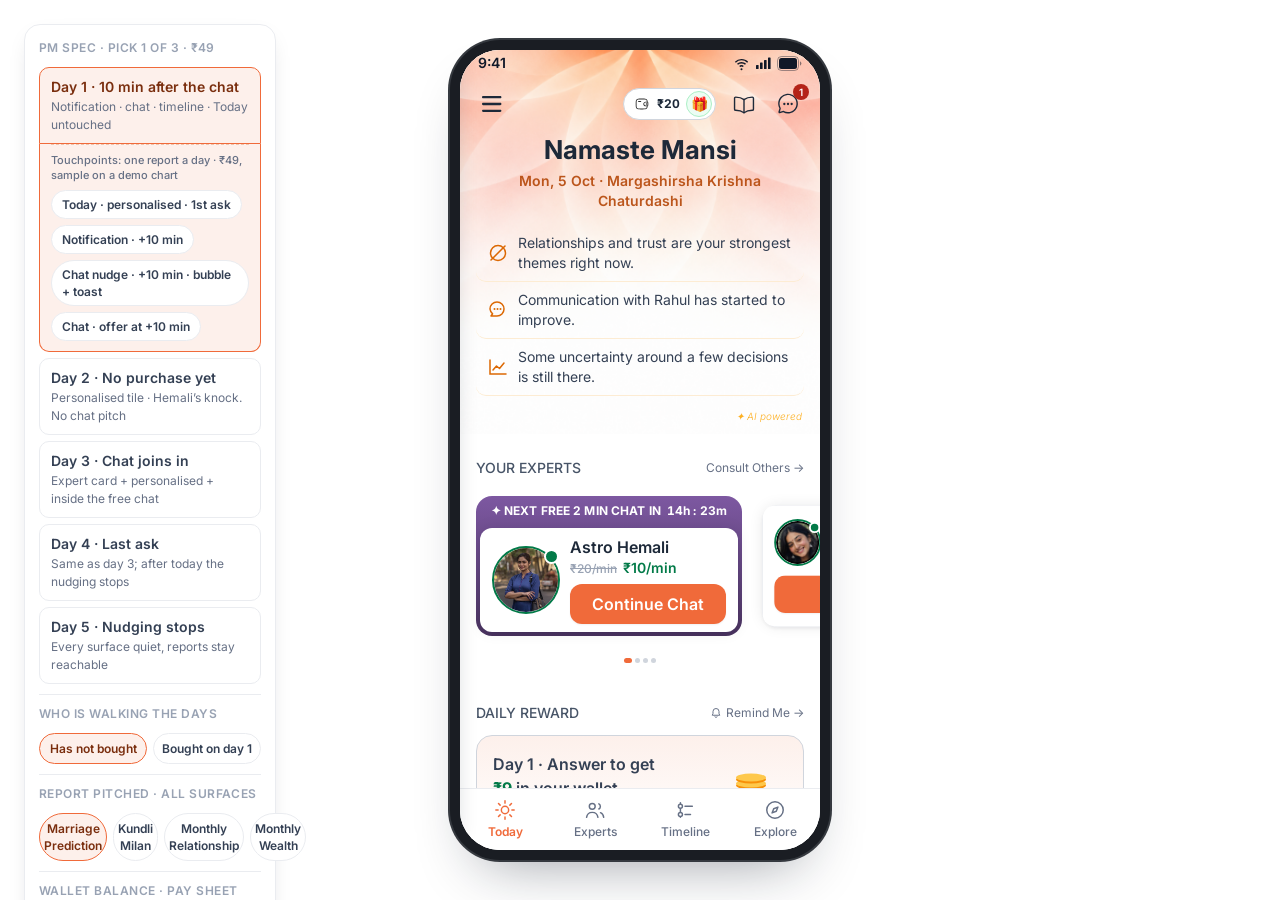
==== commit 511c87c1: "Add a bought track: the five days as a woman who paid on day 1 The demo could only ever tell one of " ====
--- a/index.html
+++ b/index.html
@@ -48,6 +48,18 @@
   <button type="button" data-day="3">Day 3 · Chat joins in<small>Expert card + personalised + inside the free chat</small></button>
   <button type="button" data-day="4">Day 4 · Last ask<small>Same as day 3; after today the nudging stops</small></button>
   <button type="button" data-day="5">Day 5 · Nudging stops<small>Every surface quiet, reports stay reachable</small></button>
+  <hr>
+  <!-- Two people walk these five days and only one of them has paid. The day
+       lines above are written for the one who has not. This picks the other:
+       she bought on day 1, so that report is already on her shelf and from
+       day 2 Today sells the next one instead. Days 2-5 read completely
+       differently with this on, which is why it is a track and not a chip on
+       one screen. -->
+  <b class="sw-lbl">Who is walking the days</b>
+  <div class="sw-lead">
+    <button type="button" data-track="new" class="on">Has not bought</button>
+    <button type="button" data-track="bought">Bought on day 1</button>
+  </div>
   <hr>
   <!-- Which report the app pitches. The script pins it to Partner, because
        that is the house Hemali named; these are here so the same days can be
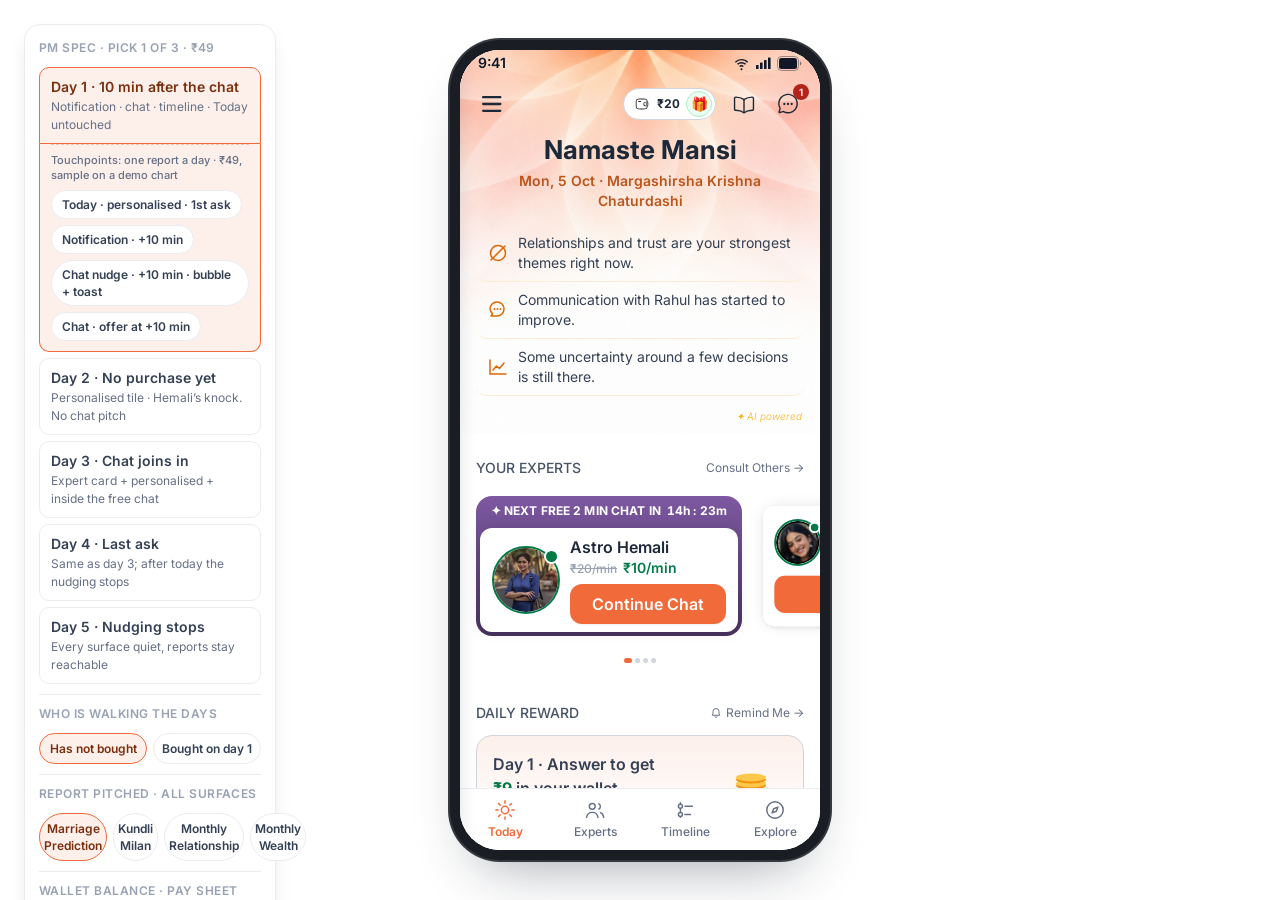
==== commit d5f227a6: "Save the 23 Nov detail-page pass before the Figma re-export replaces it Report names without "Your"," ====
--- a/index.html
+++ b/index.html
@@ -362,9 +362,9 @@
              the page the title and stats had nothing holding them together, and
              the seam between artwork and text read as a gap. -->
         <div class="r2-card">
-          <h1 id="r2Title">Your Marriage Yog report</h1>
+          <h1 id="r2Title">Marriage Prediction Report</h1>
           <div class="r2-stats">
-            <div><b>4.7 <svg class="star" viewBox="0 0 24 24" aria-hidden="true"><path d="M12 3.05 14.9 8.95l6.5.95-4.7 4.6 1.1 6.45L12 17.9 6.2 20.95l1.1-6.45-4.7-4.6 6.5-.95z"/></svg></b><small>Rating</small></div>
+            <div><b><span id="r2Rating">4.7</span> <svg class="star" viewBox="0 0 24 24" aria-hidden="true"><path d="M12 3.05 14.9 8.95l6.5.95-4.7 4.6 1.1 6.45L12 17.9 6.2 20.95l1.1-6.45-4.7-4.6 6.5-.95z"/></svg></b><small>Rating</small></div>
             <i class="r2-div"></i>
             <div><b id="r2Reads">13,000</b><small>Reads</small></div>
             <i class="r2-div"></i>
@@ -374,6 +374,13 @@
             <div><b id="r2Type">One-time</b><small id="r2TypeL">Payment</small></div>
           </div>
         </div>
+
+        <!-- Figma 4725:37440. What is already on her shelf, said right under the
+             title. Only one report is written at a time, so if something is
+             still being written this page has to admit it before it offers the
+             next one. Both halves open My Reports. Nothing bought yet means no
+             strip at all, rather than a strip saying zero. -->
+        <div class="r2-strip" id="r2Strip" hidden></div>
 
         <!-- Below the rating the page follows the v2 board: what the report is,
              what it answers, what readers found in it, what else is on her
@@ -415,7 +422,7 @@
         <!-- Not "what readers say": what they found. The quotes that work are
              the ones naming a thing the report called before it happened. -->
         <div class="r2-block r2-revblock">
-          <h2 class="r2-h" id="r2RevH">What Users Found in report</h2>
+          <h2 class="r2-h" id="r2RevH">What Users Found</h2>
           <!-- The rating again, here rather than only in the stat bar: by the
                time she reaches the quotes the bar is five screens behind her,
                and a number is what turns four strangers into a sample. -->
--- a/styles.css
+++ b/styles.css
@@ -220,6 +220,11 @@
 .btn:active{transform:scale(.985)}
 .btn.primary{background:var(--brand);color:#fff;box-shadow:0 1px 2px rgba(16,24,40,.06)}
 .btn.primary:hover{background:var(--brand-dk)}
+/* Only one report is written at a time, so the buy button spends a few minutes
+   as a promise rather than an offer. Grey and unpressable, not a faded orange:
+   a dimmed brand button still reads as the thing to tap. */
+.btn:disabled{background:var(--g200);border-color:var(--g200);color:var(--g500);
+  box-shadow:none;cursor:default;pointer-events:none}
 .btn.outline{background:#fff;border-color:var(--brand);color:var(--brand)}
 .btn.text{height:44px;background:none;color:var(--g700);font-weight:600}
 .btn.sm{height:36px;width:auto;padding:0 16px;font-size:14px;border-radius:10px}
@@ -2022,7 +2027,10 @@
    the first line of the promise — the two things on this screen that most need
    to read as one thought, separated by more air than sits between whole
    sections. 28 nets the same 24 every other block uses. */
-.r2-card + .r2-block{padding-top:28px}
+/* The strip sits between them now, and it is `hidden` rather than removed, so
+   the card is no longer the adjacent sibling even when there is no strip. */
+.r2-card + .r2-block,
+.r2-strip + .r2-block{padding-top:28px}
 /* Section headings sit one clear step under the page title (24) and one clear
    step over body (15), so the ladder is 24 / 18 / 15 rather than 20 / 14 with
    the heading nearly as loud as the name of the report. */
@@ -2033,6 +2041,31 @@
 
 /* PM track: what the report answers, as her own questions. It stands in for the
    chapter ladder, because a ladder with nothing shut is only a contents page. */
+/* The shelf strip under the title card. Full card width, two cells at most,
+   the same parchment the review block and the buy-bar hook use so it reads as
+   status rather than as another thing to buy. */
+/* 28, not 0: the title card hangs 20px of negative margin below itself so the
+   block under it tucks in, and the strip is a card of its own rather than part
+   of that overlap. */
+.r2-strip{margin:28px 16px 0;display:flex;background:#FAF6EF;border:1px solid #EAE1D4;
+  border-radius:14px;overflow:hidden}
+/* display:flex beats [hidden]'s display:none, so an empty strip would still
+   draw its border. */
+.r2-strip[hidden]{display:none}
+.r2-strip button{flex:1 1 0;min-width:0;display:flex;flex-direction:column;gap:2px;
+  align-items:flex-start;padding:10px 14px;background:none;border:0;font:inherit;
+  text-align:left;cursor:pointer}
+.r2-strip button + button{border-left:1px solid #EAE1D4}
+.r2-strip small{font:600 11px/14px var(--sans);letter-spacing:.06em;
+  text-transform:uppercase;color:#8A7560}
+/* One line. A couple's name or a report title both run long, and a strip that
+   wraps to two lines stops being a strip. */
+.r2-strip b{max-width:100%;font:500 13px/18px var(--sans);color:#5B4636;
+  overflow:hidden;text-overflow:ellipsis;white-space:nowrap}
+
+/* Monthly reports only: the 30 days this edition answers for. Sits under the
+   heading and above the list, so the questions are read against a window. */
+.r2-learn-sub{margin:4px 0 0;font:400 13px/18px var(--sans);color:var(--g600)}
 .r2-learn{margin:16px 0 0;padding:0;list-style:none;display:flex;flex-direction:column;gap:14px}
 /* The mark sits in its own fixed column so eight lines of different lengths
    still start on one text edge — and `flex:none` so a two-line item does not
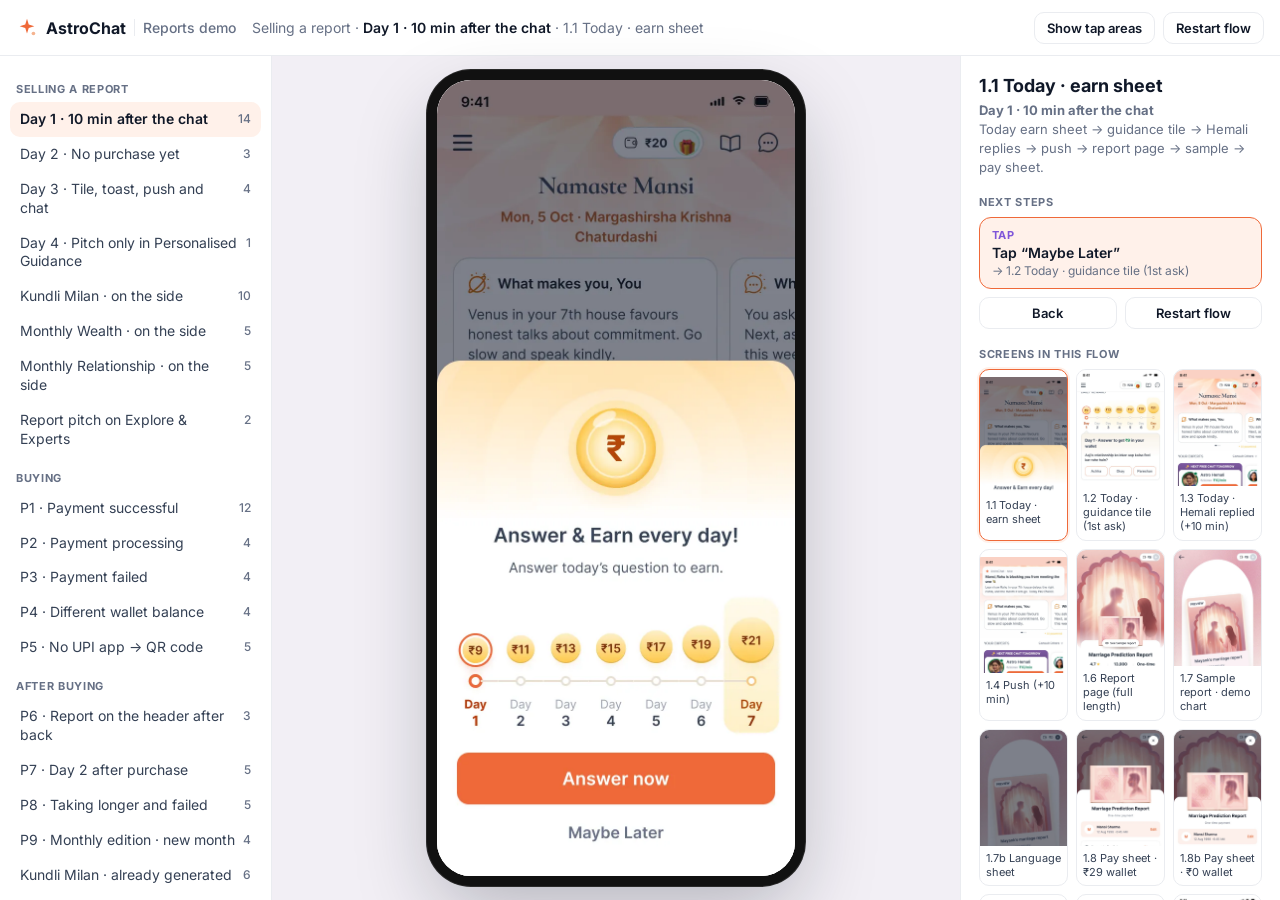
==== commit a9b4320d: "Replace the prototype with screens exported from the current Figma Every screen is a fresh 2x export" ====
--- a/index.html
+++ b/index.html
@@ -3,1418 +3,54 @@
 <head>
 <meta charset="utf-8">
 <meta name="viewport" content="width=device-width, initial-scale=1, viewport-fit=cover">
-<title>AstroChat · Sell report from Today</title>
-<meta name="description" content="AstroChat: sell a report from the Today page (Hackfest 2026 demo)">
-<meta name="theme-color" content="#FDBA96" id="themeColor">
+<title>AstroChat Reports Demo</title>
+<meta name="description" content="AstroChat: selling and reading paid reports. Every Day 1–4 flow, the four reports, buying, after-purchase and page states, straight from Figma.">
+<meta name="theme-color" content="#ffffff">
 <meta name="mobile-web-app-capable" content="yes">
 <meta name="apple-mobile-web-app-capable" content="yes">
-<meta name="apple-mobile-web-app-status-bar-style" content="black-translucent">
-<meta name="apple-mobile-web-app-title" content="Report demo">
-<!-- The manifest IS linked, matching astrochat-daily-reward, which is the one
-     build that sits correctly on the bottom of her phone. Without it iOS falls
-     back to the legacy apple-* path and hands the app a window that stops above
-     the home indicator, so every bottom bar ends short of the screen and the OS
-     strip shows below it. That is the gap four CSS attempts could not close.
-     The manifest deliberately carries NO theme_color: that key, not the
-     manifest itself, is what makes iOS 16.4+ paint its own opaque status bar
-     and ignore black-translucent. -->
-<link rel="manifest" href="manifest.webmanifest?v=20261028130239">
-<!-- PNG, not SVG. iOS ignores an SVG apple-touch-icon and SVG manifest icons
-     outright, and an un-iconable manifest is one iOS can decline — dropping the
-     app back onto the legacy apple-* path, which is the path that hands it a
-     window ending above the home indicator. astrochat-daily-reward ships PNGs
-     and sits flush; after the manifest was added it was the only thing left
-     that differed between the two builds. -->
+<meta name="apple-mobile-web-app-status-bar-style" content="default">
+<meta name="apple-mobile-web-app-title" content="Reports demo">
+<link rel="manifest" href="manifest.webmanifest">
+<link rel="icon" href="icons/icon-192.png">
 <link rel="apple-touch-icon" href="icons/icon-180.png">
-<link rel="icon" type="image/png" href="icons/icon-192.png">
 <link rel="preconnect" href="https://fonts.googleapis.com">
 <link rel="preconnect" href="https://fonts.gstatic.com" crossorigin>
-<link rel="stylesheet" href="https://fonts.googleapis.com/css2?family=Inter:wght@400;500;600;700&family=Cormorant+Infant:wght@600;700&family=Noto+Sans+Devanagari:wght@400;500;600;700&display=swap">
-<link rel="stylesheet" href="styles.css?v=20261028130239">
-<link rel="stylesheet" href="mobile.css?v=20261028130239">
+<link rel="stylesheet" href="https://fonts.googleapis.com/css2?family=Inter:wght@400;500;600;700&display=swap">
+<link rel="stylesheet" href="app.css">
 </head>
 <body>
+<header class="top">
+  <div class="mark"><svg viewBox="0 0 24 24" aria-hidden="true"><path d="M12 2l1.9 6.1L20 10l-6.1 1.9L12 18l-1.9-6.1L4 10l6.1-1.9z" fill="#ef6939"/><circle cx="19" cy="18" r="2" fill="#f5b38f"/></svg><span>AstroChat</span><em>Reports demo</em></div>
+  <div class="crumb" id="crumb"></div>
+  <div class="tools">
+    <button type="button" class="tbtn" id="tapToggle" aria-pressed="false">Show tap areas</button>
+    <button type="button" class="tbtn" id="restart">Restart flow</button>
+  </div>
+</header>
 
-<!-- Journey switcher: lives outside the phone so it is clearly demo chrome, not
-     app UI. Days, not entry points — one person meets this screen repeatedly,
-     nobody ever sees three variants of it. -->
-<aside class="switcher" id="switcher">
-  <!-- The PM brief, built as written: +10 min notification, three reports to
-       pick from, the whole report given away on a demo chart, same ask on
-       days 1-4, silence after. -->
-  <b>PM spec · pick 1 of 3 · ₹49</b>
-  <button type="button" data-day="1" class="on">Day 1 · 10 min after the chat<small>Notification · chat · timeline · Today untouched</small></button>
-  <button type="button" data-day="2">Day 2 · No purchase yet<small>Personalised tile · Hemali’s knock. No chat pitch</small></button>
-  <button type="button" data-day="3">Day 3 · Chat joins in<small>Expert card + personalised + inside the free chat</small></button>
-  <button type="button" data-day="4">Day 4 · Last ask<small>Same as day 3; after today the nudging stops</small></button>
-  <button type="button" data-day="5">Day 5 · Nudging stops<small>Every surface quiet, reports stay reachable</small></button>
-  <hr>
-  <!-- Two people walk these five days and only one of them has paid. The day
-       lines above are written for the one who has not. This picks the other:
-       she bought on day 1, so that report is already on her shelf and from
-       day 2 Today sells the next one instead. Days 2-5 read completely
-       differently with this on, which is why it is a track and not a chip on
-       one screen. -->
-  <b class="sw-lbl">Who is walking the days</b>
-  <div class="sw-lead">
-    <button type="button" data-track="new" class="on">Has not bought</button>
-    <button type="button" data-track="bought">Bought on day 1</button>
+<nav class="nav" id="nav" aria-label="Flows"></nav>
+
+<main class="stage" id="stage">
+  <div class="phone" id="phone">
+    <div class="vp" id="vp" aria-live="polite"></div>
   </div>
-  <hr>
-  <!-- Which report the app pitches. The script pins it to Partner, because
-       that is the house Hemali named; these are here so the same days can be
-       read with the other two books behind it, where the promise is a score
-       and a set of months rather than a face.
+</main>
 
-       Not labelled "chat pitch": it is six surfaces, not one. The push, the
-       chat bubble, the offer card, the expert ticket, the Today task and the
-       History chapter all read this, so naming only the chat made it look
-       like a control over one screen. -->
-  <b class="sw-lbl">Report pitched · all surfaces</b>
-  <div class="sw-lead">
-    <button type="button" data-lead="partner" class="on">Marriage Prediction</button>
-    <button type="button" data-lead="marriage">Kundli Milan</button>
-    <button type="button" data-lead="relation">Monthly Relationship</button>
-    <button type="button" data-lead="career">Monthly Wealth</button>
-  </div>
-  <hr>
-  <!-- The bill is ₹49 + ₹9 GST = ₹58, and the wallet comes off it, so three
-       balances are three different last lines on the pay sheet: pays the lot,
-       pays part, pays nothing. The daily reward normally sets this per day,
-       which is why the amounts here are the ones that sit either side of ₹58
-       rather than round numbers. Picking a day puts it back. -->
-  <b class="sw-lbl">Wallet balance · pay sheet</b>
-  <div class="sw-lead">
-    <button type="button" data-wset="0">₹0</button>
-    <button type="button" data-wset="29">₹29</button>
-    <button type="button" data-wset="200">₹200</button>
-  </div>
-  <hr>
-  <button type="button" id="restart" class="ghost">Restart demo</button>
-  <a class="sw-link" href="variations.html">20 attachment variations →</a>
-</aside>
+<aside class="panel" id="panel" aria-label="Screen details"></aside>
 
-<main class="stage">
-<div class="phone" id="phone">
-
-  <!-- iOS-style status bar. Desktop only; a real phone shows its own. -->
-  <div class="sbar" id="sbar">
-    <span class="sb-t">9:41</span>
-    <span class="sb-i">
-      <svg width="17" height="17" viewBox="0 0 17 17" fill="none"><path d="M8.5 13.2a1 1 0 110 2 1 1 0 010-2zm0-3.1c.9 0 1.7.35 2.3.95l-1 1a1.9 1.9 0 00-2.6 0l-1-1c.6-.6 1.4-.95 2.3-.95zm0-3.1c1.75 0 3.35.7 4.5 1.85l-1 1a5 5 0 00-7 0l-1-1A6.35 6.35 0 018.5 7zm0-3.1c2.6 0 4.95 1.05 6.65 2.75l-1 1a7.9 7.9 0 00-11.3 0l-1-1A9.4 9.4 0 018.5 3.9z" fill="#101828"/></svg>
-      <svg width="17" height="17" viewBox="0 0 17 17" fill="none"><rect x="1" y="10" width="2.6" height="4" rx=".6" fill="#101828"/><rect x="5" y="7.5" width="2.6" height="6.5" rx=".6" fill="#101828"/><rect x="9" y="5" width="2.6" height="9" rx=".6" fill="#101828"/><rect x="13" y="2.5" width="2.6" height="11.5" rx=".6" fill="#101828"/></svg>
-      <svg width="25" height="15" viewBox="0 0 25 15" fill="none"><rect x=".5" y=".5" width="21" height="14" rx="4" stroke="#101828" stroke-opacity=".4"/><rect x="2" y="2" width="18" height="11" rx="2.5" fill="#101828"/><path d="M23 5.2v4.6a2.6 2.6 0 000-4.6z" fill="#101828" fill-opacity=".5"/></svg>
-    </span>
-  </div>
-
-  <!-- What actually brought her back on day 2 and 3: a push that carries the
-       chapter, not a reminder about minutes. Slides in over the screen on day
-       switch, tap lands in the chat. -->
-  <button class="push-note" id="pushNote" type="button" hidden>
-    <img src="assets/hemali.png" alt="">
-    <span class="pn-t"><span class="pn-top"><b>Astro Hemali</b><small>now</small></span><p id="pushText"></p></span>
-  </button>
-
-  <div class="screens" id="screens">
-
-    <!-- ===================== R.0 · Chat · free minutes over =====================
-         The moment the whole journey turns on. Today it ends with a billing
-         notice; here Hemali's last line stops mid-thought and the chapter she
-         wrote is handed over inside the conversation, where she is reading. -->
-    <section class="screen" id="chat" data-screen="chat">
-      <header class="topnav chat-nav">
-        <!-- data-back, not data-go="today-a". Leaving chat forwards parked chat
-             itself at .behind and grew the stack, so the next Continue Chat
-             brought it back still parked. With no stack this falls through to
-             state.entry, which is Today either way. -->
-        <button class="ic-btn" type="button" data-back aria-label="Back">
-          <svg width="22" height="18" viewBox="0 0 22 18" fill="none"><path d="M21 9H1m0 0 7.5-7.5M1 9l7.5 7.5" stroke="#101828" stroke-width="1.8" stroke-linecap="round" stroke-linejoin="round"/></svg>
-        </button>
-        <img class="cn-av" src="assets/hemali.png" alt="">
-        <span class="cn-t"><b>Astro Hemali</b><small>Available</small></span>
-      </header>
-
-      <div class="scroll chat-scroll" data-scroll>
-        <div class="chat-thread" id="chatThread"></div>
-      </div>
-
-      <!-- The paid route stays exactly where it was. The free chapter above it
-           catches the much larger group who will never pay by the minute. -->
-      <div class="chat-cta">
-        <div class="cc-row">
-          <img src="assets/hemali.png" alt="">
-          <p>Hi Mansi, continue this chat at discounted price of <s>₹25/min</s> <b>₹10/min</b></p>
-        </div>
-        <button class="btn primary" type="button" data-toast="Paid chat is not part of this demo">Continue Chat</button>
-      </div>
-    </section>
-
-    <!-- ===================== R.1 · Today · reply + report ===================== -->
-    <section class="screen on" id="today-a" data-screen="today-a">
-      <header class="head hero-head">
-        <button class="ic-btn" type="button" data-go="menu" aria-label="Menu">
-          <svg width="20" height="16" viewBox="0 0 20 16" fill="none"><path d="M1.14258 13.7139C0.511589 13.7141 0 14.2264 0 14.8574C0.000150681 15.4883 0.511681 15.9998 1.14258 16H18.2861C18.9171 15.9998 19.4286 15.4884 19.4287 14.8574C19.4287 14.2263 18.9172 13.714 18.2861 13.7139H1.14258ZM1.14258 6.85645C0.511681 6.85667 0.000150681 7.36908 0 8C0.000150681 8.63091 0.511681 9.14235 1.14258 9.14258H18.2861C18.9171 9.14243 19.4286 8.63096 19.4287 8C19.4286 7.36904 18.9171 6.8566 18.2861 6.85645H1.14258ZM1.14258 0C0.511589 0.000225688 0 0.512511 0 1.14355C0.000377655 1.77428 0.511822 2.28591 1.14258 2.28613H18.2861C18.917 2.28598 19.4283 1.77432 19.4287 1.14355C19.4287 0.512465 18.9172 0.000150794 18.2861 0H1.14258Z" fill="#1D2939"/></svg>
-        </button>
-        <div class="head-name"><small>Namaste</small><b>Mansi</b></div>
-        <div class="head-r">
-          <button class="wallet" type="button" data-toast="Wallet is not part of this demo">
-            <svg width="18" height="18" viewBox="0 0 18 18" fill="none"><path d="M14.2503 9.00022C14.2503 9.41449 13.9145 9.75028 13.5003 9.75028C13.0861 9.75028 12.7503 9.41449 12.7503 9.00022C12.7503 8.58603 13.0861 8.25024 13.5003 8.25024C13.9145 8.25024 14.2503 8.58603 14.2503 9.00022Z" fill="#2D2D2D"/><path fill-rule="evenodd" clip-rule="evenodd" d="M7.79484 3.6001H9.61911C10.6961 3.60009 11.5492 3.60008 12.2168 3.69461C12.9039 3.79188 13.46 3.99684 13.8986 4.45869C14.4403 5.02917 14.6129 5.7932 14.6757 6.7846C15.014 6.94138 15.2694 7.2729 15.2976 7.69286C15.3001 7.73001 15.3 7.77007 15.3 7.80716V10.193C15.3 10.2301 15.3001 10.2702 15.2976 10.3073C15.2694 10.7273 15.014 11.0588 14.6757 11.2155C14.6129 12.207 14.4403 12.9711 13.8986 13.5415C13.46 14.0034 12.9039 14.2083 12.2168 14.3056C11.5492 14.4001 10.6961 14.4001 9.61911 14.4001H7.79484C6.71783 14.4001 5.86476 14.4001 5.19713 14.3056C4.51004 14.2083 3.9539 14.0034 3.51533 13.5415C3.07676 13.0796 2.88212 12.494 2.78975 11.7705C2.69998 11.0674 2.69999 10.1691 2.7 9.03493V8.9653C2.69999 7.83111 2.69998 6.93279 2.78975 6.22974C2.88212 5.50618 3.07676 4.92054 3.51533 4.45869C3.9539 3.99684 4.51004 3.79188 5.19713 3.69461C5.86476 3.60008 6.71782 3.60009 7.79484 3.6001ZM13.7867 11.3144H12.6516C11.3944 11.3144 10.3186 10.31 10.3186 9.0001C10.3186 7.69025 11.3944 6.68581 12.6516 6.68581H13.7867C13.72 5.85795 13.5692 5.42093 13.2771 5.11327C13.029 4.85209 12.6893 4.69554 12.0997 4.61207C11.4974 4.52679 10.7035 4.52581 9.58608 4.52581H7.8279C6.71041 4.52581 5.91652 4.52679 5.31426 4.61207C4.72465 4.69554 4.38494 4.85209 4.13693 5.11327C3.88891 5.37445 3.74024 5.73218 3.66097 6.35308C3.58 6.98729 3.57906 7.82333 3.57906 9.0001C3.57906 10.1768 3.58 11.0129 3.66097 11.6472C3.74024 12.268 3.88891 12.6257 4.13693 12.8869C4.38494 13.1481 4.72465 13.3047 5.31426 13.3881C5.91652 13.4734 6.71041 13.4744 7.8279 13.4744H9.58608C10.7035 13.4744 11.4974 13.4734 12.0997 13.3881C12.6893 13.3047 13.029 13.1481 13.2771 12.8869C13.5692 12.5793 13.72 12.1423 13.7867 11.3144ZM5.04418 6.53152C5.04418 6.2759 5.24098 6.06867 5.48372 6.06867H7.8279C8.07065 6.06867 8.26744 6.2759 8.26744 6.53152C8.26744 6.78715 8.07065 6.99439 7.8279 6.99439H5.48372C5.24098 6.99439 5.04418 6.78715 5.04418 6.53152ZM14.2296 7.61167H12.6516C11.8174 7.61152 11.1977 8.2649 11.1977 9.0001C11.1977 9.73531 11.8174 10.3887 12.6516 10.3887H14.1767C14.2021 10.3887 14.421 10.3804 14.421 10.183V7.81722C14.421 7.79223 14.4166 7.61973 14.2296 7.61167Z" fill="#2D2D2D"/></svg>
-            <span data-wallet>₹20</span>
-            <i class="gift">🎁</i>
-          </button>
-          <!-- My Reports, out of the hamburger and into the header beside chat.
-               A report she paid for lived two taps inside a menu she has no
-               reason to open; the one shelf in the app that is hers belongs on
-               the same row as the thread. The menu keeps its tile too, so the
-               hamburger is unchanged. -->
-          <button class="ic-btn" type="button" data-go="mine" aria-label="My Reports">
-            <!-- Drawn to the same box and the same weight as the chat glyph
-                 beside it. The first pass sat in a 24 viewBox rendered at 22,
-                 so its ink was a fifth smaller than its neighbour's and the
-                 row looked lopsided. -->
-            <svg width="22" height="22" viewBox="0 0 22 22" fill="none" stroke="#1D2939" stroke-width="1.4" stroke-linecap="round" stroke-linejoin="round">
-              <path d="M11 6.6C8.9 5 5.9 4.1 2.7 4.1c-.64 0-1.15.51-1.15 1.15v10.88c0 .64.51 1.15 1.15 1.15 3.2 0 6.2.92 8.3 2.5 2.1-1.58 5.1-2.5 8.3-2.5.64 0 1.15-.51 1.15-1.15V5.25c0-.64-.51-1.15-1.15-1.15-3.2 0-6.2.92-8.3 2.5Z"/>
-              <path d="M11 6.6v13.18"/>
-            </svg>
-          </button>
-          <button class="ic-btn" type="button" data-chat aria-label="Chats">
-            <svg width="22" height="22" viewBox="0 0 22 22" fill="none"><path d="M11.0005 20.4416C9.34822 20.4523 7.72046 20.0422 6.27047 19.25C6.24143 19.2379 6.21027 19.2316 6.1788 19.2316C6.14734 19.2316 6.11618 19.2379 6.08714 19.25L2.8513 20.1666C2.65326 20.2297 2.44173 20.2372 2.23971 20.1884C2.0377 20.1396 1.85293 20.0363 1.7055 19.8898C1.55807 19.7433 1.45362 19.5592 1.40352 19.3575C1.35341 19.1558 1.35956 18.9443 1.4213 18.7458L2.39297 15.4916C2.41407 15.4355 2.41407 15.3736 2.39297 15.3175C1.39922 13.5012 1.00277 11.4181 1.2599 9.36373C1.51703 7.3094 2.41467 5.38824 3.82542 3.87292C5.23617 2.3576 7.08836 1.32511 9.1191 0.921999C11.1498 0.518886 13.256 0.765626 15.1385 1.6272C17.0211 2.48877 18.5845 3.92141 19.6068 5.72177C20.6291 7.52213 21.0584 9.59874 20.8337 11.6569C20.6091 13.715 19.7419 15.6501 18.3552 17.1875C16.9686 18.7249 15.1329 19.7865 13.1088 20.2216C12.4152 20.3658 11.7089 20.4395 11.0005 20.4416ZM6.1513 17.8108C6.42345 17.8145 6.6907 17.8837 6.93047 18.0125C8.11674 18.663 9.44146 19.0203 10.794 19.0544C12.1465 19.0885 13.4875 18.7985 14.7051 18.2085C15.9226 17.6185 16.9813 16.7458 17.7927 15.6632C18.6041 14.5805 19.1447 13.3194 19.3692 11.9853C19.5938 10.6511 19.4958 9.28254 19.0835 7.99395C18.6712 6.70536 17.9566 5.53413 16.9992 4.57811C16.0419 3.6221 14.8697 2.90904 13.5805 2.49852C12.2914 2.08799 10.9227 1.99192 9.58881 2.21832C8.25236 2.44035 6.98877 2.98007 5.90431 3.79208C4.81986 4.60408 3.94625 5.66463 3.35697 6.88452C2.76768 8.10441 2.47995 9.44798 2.51798 10.8022C2.556 12.1564 2.91867 13.4817 3.57547 14.6666C3.67875 14.8537 3.74406 15.0593 3.76765 15.2717C3.79125 15.484 3.77267 15.699 3.71297 15.9041L2.86047 18.7366L5.69297 17.8841C5.84133 17.8374 5.99576 17.8126 6.1513 17.8108Z" fill="#1D2939"/><circle cx="7.33" cy="11" r="1.15" fill="#1D2939"/><circle cx="11" cy="11" r="1.15" fill="#1D2939"/><circle cx="14.67" cy="11" r="1.15" fill="#1D2939"/></svg>
-          </button>
-        </div>
-        <!-- Shown once, the first time she comes back to Today after reading a
-             report she paid for. Positioned under the book icon by
-             showShelfTip() in app.js. -->
-        <div class="shelf-tip" id="shelfTip" hidden role="status">
-          <i class="st-caret"></i>
-          <span>All your reports are here</span>
-          <button class="st-x" type="button" id="shelfTipX" aria-label="Got it">✕</button>
-        </div>
-      </header>
-
-      <div class="scroll" data-scroll>
-        <div class="hero">
-          <h1>Namaste Mansi</h1>
-          <p class="hero-date">Mon, 5 Oct · Margashirsha Krishna Chaturdashi</p>
-          <div class="ins-list">
-            <div class="ins"><svg viewBox="0 0 24 24" fill="none"><circle cx="12" cy="12" r="7.5" stroke="#DC6803" stroke-width="1.5"/><path d="m5 19 14-14" stroke="#DC6803" stroke-width="1.5" stroke-linecap="round"/></svg><p>Relationships and trust are your strongest themes right now.</p></div>
-            <div class="ins"><svg viewBox="0 0 24 24" fill="none"><path d="M4 11a7 7 0 0114 0 7 7 0 01-7 7H5l1.6-2.2A7 7 0 014 11z" stroke="#DC6803" stroke-width="1.5" stroke-linejoin="round"/><circle cx="8.5" cy="11" r="1" fill="#DC6803"/><circle cx="11.5" cy="11" r="1" fill="#DC6803"/><circle cx="14.5" cy="11" r="1" fill="#DC6803"/></svg><p>Communication with Rahul has started to improve.</p></div>
-            <div class="ins"><svg viewBox="0 0 24 24" fill="none"><path d="M4 5v14h16" stroke="#DC6803" stroke-width="1.5" stroke-linecap="round"/><path d="m7 15 3.5-4 3 2.5L18 8" stroke="#DC6803" stroke-width="1.5" stroke-linecap="round" stroke-linejoin="round"/></svg><p>Some uncertainty around a few decisions is still there.</p></div>
-          </div>
-          <div class="ai-foot"><span class="ai">✦ AI powered</span></div>
-        </div>
-
-        <div class="content">
-          <section class="sec">
-          <div class="sec-head"><span>YOUR EXPERTS</span><a class="lnk" data-toast="Expert list is not part of this demo">Consult Others →</a></div>
-        <!-- A rail, not one card. Hemali's card is Figma 3203:205266 and the
-             rest are 3996:82960, which is a different card rather than a
-             smaller version of hers. Experts only: the report used to ride
-             under here as a ticket stub, saying the same thing the
-             Personalised Guidance tile says a little further down the page. -->
-        <div class="expert-rail" id="expertRail"></div>
-        <!-- Figma 3996:82964. A 50px peek says there is more to the right but
-             not how much more, and once she is three cards in it cannot say
-             where she is. Written by renderRail. -->
-        <div class="rail-dots" id="railDots" aria-hidden="true"></div>
-
-          </section>
-
-          <section class="sec">
-          <div class="sec-head"><span>Daily reward</span><a class="lnk" data-toast="Reminders are not part of this demo"><svg width="12" height="12" viewBox="0 0 16 16" fill="none"><path d="M8 2a4 4 0 0 0-4 4v2.6L3 11h10l-1-2.4V6a4 4 0 0 0-4-4Z" stroke="#667085" stroke-width="1.3" stroke-linejoin="round"/><path d="M6.6 13a1.5 1.5 0 0 0 2.8 0" stroke="#667085" stroke-width="1.3" stroke-linecap="round"/></svg> Remind Me →</a></div>
-        <div class="ladder-wrap" data-ladder id="todayLadder"></div>
-
-        <!-- Every day arrives unanswered, per the daily reward board — the
-             check-in is the day's one job, and Hemali's reply (with the report
-             inside it) is what answering buys. Titles render per day. -->
-        <div class="merged unanswered" id="checkinCard" hidden>
-          <div class="ci-top">
-            <h3 class="rh-t" id="checkinTitle">Day 1 · Answer to get<br><span class="amt">₹9</span> in your wallet</h3>
-            <!-- Figma 2679:10696 — the coin stack sits in a 48x48 slot, bottom-aligned
-                 to the title row, so it reads as the reward not as a decoration. -->
-            <span class="ci-coins" aria-hidden="true"><svg width="32" height="23" viewBox="0 0 32 23" fill="none"><ellipse cx="16" cy="19" rx="15" ry="4" fill="#F79009"/><ellipse cx="16" cy="17" rx="15" ry="4" fill="#FEC84B"/><ellipse cx="16" cy="12.5" rx="15" ry="4" fill="#F79009"/><ellipse cx="16" cy="10.5" rx="15" ry="4" fill="#FEC84B"/><ellipse cx="16" cy="6.5" rx="15" ry="4" fill="#F79009"/><ellipse cx="16" cy="4.5" rx="15" ry="4" fill="#FEC84B"/></svg></span>
-          </div>
-          <p class="q">Aaj is relationship ko lekar aap kaisa feel kar rahe hain?</p>
-          <div class="mood-row pick">
-            <button class="mood-chip" type="button" data-mood><svg class="mi" width="20" height="20" viewBox="0 0 20 20" fill="none"><circle cx="10" cy="10" r="8.25" stroke="#12B76A" stroke-width="1.5"/><circle cx="7.3" cy="8.2" r="1" fill="#12B76A"/><circle cx="12.7" cy="8.2" r="1" fill="#12B76A"/><path d="M6.6 12.2c.9 1.1 2 1.6 3.4 1.6s2.5-.5 3.4-1.6" stroke="#12B76A" stroke-width="1.5" stroke-linecap="round"/></svg>Achha</button>
-            <button class="mood-chip" type="button" data-mood><svg class="mi" width="20" height="20" viewBox="0 0 20 20" fill="none"><circle cx="10" cy="10" r="8.25" stroke="#F79009" stroke-width="1.5"/><circle cx="7.3" cy="8.2" r="1" fill="#F79009"/><circle cx="12.7" cy="8.2" r="1" fill="#F79009"/><path d="M6.8 13h6.4" stroke="#F79009" stroke-width="1.5" stroke-linecap="round"/></svg>Okay</button>
-            <button class="mood-chip" type="button" data-mood><svg class="mi" width="20" height="20" viewBox="0 0 20 20" fill="none"><circle cx="10" cy="10" r="8.25" stroke="#F04438" stroke-width="1.5"/><circle cx="7.3" cy="8.2" r="1" fill="#F04438"/><circle cx="12.7" cy="8.2" r="1" fill="#F04438"/><path d="M6.6 13.9c.9-1.1 2-1.6 3.4-1.6s2.5.5 3.4 1.6" stroke="#F04438" stroke-width="1.5" stroke-linecap="round"/></svg>Pareshaan</button>
-          </div>
-          <p class="social"><span class="faces"><i style="background-image:url(assets/av1.jpg)"></i><i style="background-image:url(assets/av2.jpg)"></i><i style="background-image:url(assets/av3.jpg)"></i></span><span><b>1 Lakh+</b> users earned rewards</span></p>
-        </div>
-
-        <!-- Figma 3144:202274 — answered state: the mood comes back as her own
-             chat bubble, Hemali replies under it, and Continue Chat is the way
-             out of the card. -->
-        <div class="merged" id="answeredCard">
-          <h3 class="rh-t" id="answeredTitle">Day 1 · <span class="amt">₹9</span> added to your wallet</h3>
-          <p class="q">Aaj is relationship ko lekar aap kaisa feel kar rahe hain?</p>
-          <div class="mood-row"><span class="mood-chip">Pareshaan</span></div>
-
-          <div class="reply-row">
-            <img class="av" src="assets/hemali.png" alt="Astro Hemali">
-            <div class="bubble">
-              <b>Today’s answer by Astro Hemali</b>
-              <p>Aaj Rahul ke saath baat aasaani se hogi. Shaam ko ek chhota sa plan banaiye, rishta aur mazboot hoga.</p>
-            </div>
-          </div>
-          <button class="btn primary" type="button" data-toast="Paid chat is not part of this demo">Continue Chat</button>
-        </div>
-
-          </section>
-
-          <section class="sec">
-          <div class="sec-head"><span>PERSONALISED GUIDANCE</span></div>
-          <div class="tiles">
-            <!-- From day 2 the report hook lives here, as the first of the two
-                 tasks — rendered by renderGuideTile(). -->
-            <div class="gslot" id="guideSlot" hidden></div>
-            <!-- Day 1 has no report to offer, so this stands in: the list is
-                 always two tasks, never one. renderGuideTile() swaps them. -->
-            <button class="tile" type="button" id="guideAlt" hidden
-                    data-toast="Kundli matching is not part of this demo">
-              <span class="ti ti-kundli" aria-hidden="true">
-                <svg viewBox="0 0 24 24" fill="none" stroke="currentColor"
-                     stroke-width="1.4" stroke-linejoin="round">
-                  <rect x="1.7" y="1.7" width="20.6" height="20.6" rx="2"/>
-                  <path d="M12 1.7 22.3 12 12 22.3 1.7 12z"/>
-                  <path d="M1.7 1.7 22.3 22.3M22.3 1.7 1.7 22.3"/>
-                </svg>
-              </span>
-              <span class="tt"><b>Match Your Kundli</b><small>You and Rahul, out of 36 gunas</small></span>
-              <svg class="arr" width="18" height="18" viewBox="0 0 16 16" fill="none"><path d="M3.5 8h8.5M8.5 4.2 12.3 8l-3.8 3.8" stroke="#475467" stroke-width="1.6" stroke-linecap="round" stroke-linejoin="round"/></svg>
-            </button>
-            <!-- Hidden while a report is being written: see renderGuideTile().
-                 For those few minutes Personalised Guidance has one job, and a
-                 second task beside it is the page asking her to go do something
-                 else while she waits. -->
-            <button class="tile" type="button" id="guideTarot" data-toast="Tarot is not part of this demo">
-              <img src="assets/tarot.png" alt="">
-              <span class="tt"><b>Ask the Tarot Cards</b><small>3 cards on you and Rahul</small></span>
-              <svg class="arr" width="18" height="18" viewBox="0 0 16 16" fill="none"><path d="M3.5 8h8.5M8.5 4.2 12.3 8l-3.8 3.8" stroke="#475467" stroke-width="1.6" stroke-linecap="round" stroke-linejoin="round"/></svg>
-            </button>
-          </div>
-          </section>
-        </div>
-        <!-- Owners only, and deliberately the quietest thing on the page. The
-             report she has paid for lives in a menu she has no reason to open,
-             so Today owes her one line at the bottom that says where it went.
-             Any louder and it would be Today selling her something she has
-             already bought. -->
-        <button class="my-strip" type="button" id="myStrip" data-go="mine" hidden>
-          <i aria-hidden="true">
-            <svg viewBox="0 0 24 24" fill="none" stroke="currentColor" stroke-width="1.5" stroke-linecap="round" stroke-linejoin="round">
-              <path d="M4 4.6h5.4c1.3 0 2.1.8 2.1 2.1V19c0-1-.8-1.8-1.8-1.8H4zM20 4.6h-5.4c-1.3 0-2.1.8-2.1 2.1V19c0-1 .8-1.8 1.8-1.8H20z"/>
-            </svg>
-          </i>
-          <span id="myStripTx"></span>
-          <em aria-hidden="true">›</em>
-        </button>
-        <div class="pad-nav"></div>
-      </div>
-
-      <nav class="bnav" data-bnav="today"></nav>
-    </section>
-
-    <!-- ===================== R.2 · Report page ===================== -->
-    <section class="screen" id="report" data-screen="report">
-      <div class="scroll" data-scroll>
-        <!-- The nav is a sibling of the hero, not a child of it, so it can be
-             position:sticky — inside the hero's overflow:hidden it could never
-             stick. It floats transparently over the artwork and takes a white
-             surface once the hero has scrolled past. -->
-        <header class="r2-nav" id="r2Nav">
-          <button class="ic-btn" type="button" data-back aria-label="Back">
-            <svg width="22" height="18" viewBox="0 0 22 18" fill="none"><path d="M21 9H1m0 0 7.5-7.5M1 9l7.5 7.5" stroke="#101828" stroke-width="1.8" stroke-linecap="round" stroke-linejoin="round"/></svg>
-          </button>
-          <!-- The sample door used to be a Preview pill up here. It has moved
-               onto the book itself (see paintBookSample): a label floating in
-               the header named nothing you could see, where on the open spread
-               it points at the exact pages it opens. -->
-          <!-- Same wallet pill as the reader, cloned in. -->
-          <div class="r2-nav-r" data-head-clone></div>
-        </header>
-
-        <!-- Full-bleed hero: photo fading to white, with the nav floating on top. -->
-        <div class="r2-hero" id="r2Hero">
-          <!-- Only Partner has a filmed hero. Marriage and Career get a painted
-               ground instead, set on this element by renderReport, which also
-               adds .has-bg to take the video and the rose wash out. -->
-          <!-- Video, not the old 8.7MB gif: a quarter of the weight for a far
-               longer, smoother loop. The audio track is stripped from the file
-               itself, so `muted` is belt-and-braces — nothing can ever play.
-               muted + playsinline are also what let it autoplay on iOS at all;
-               without playsinline iOS takes it fullscreen on first play. -->
-          <!-- No <source> child: two reports are filmed now and renderReport
-               sets `src` on this element per report. A src attribute makes the
-               browser ignore source children anyway, so keeping one would only
-               be a file that never plays. Each path is versioned in REPORTS,
-               because the files keep their names when a clip is recut and an
-               installed home-screen app would otherwise go on playing the take
-               it cached the day it was added. -->
-          <video class="r2-vid" autoplay muted loop playsinline preload="auto"
-                 disableremoteplayback aria-hidden="true" tabindex="-1"></video>
-          <!-- The painted cover, standing closed. The open-book drawing is gone:
-               it was a stock illustration of a book, not this report. -->
-          <div class="r2-bookwrap" id="r2Book"></div>
-        </div>
-
-        <!-- The white card rides up over the bottom of the hero again. Flat on
-             the page the title and stats had nothing holding them together, and
-             the seam between artwork and text read as a gap. -->
-        <div class="r2-card">
-          <h1 id="r2Title">Marriage Prediction Report</h1>
-          <div class="r2-stats">
-            <div><b><span id="r2Rating">4.7</span> <svg class="star" viewBox="0 0 24 24" aria-hidden="true"><path d="M12 3.05 14.9 8.95l6.5.95-4.7 4.6 1.1 6.45L12 17.9 6.2 20.95l1.1-6.45-4.7-4.6 6.5-.95z"/></svg></b><small>Rating</small></div>
-            <i class="r2-div"></i>
-            <div><b id="r2Reads">13,000</b><small>Reads</small></div>
-            <i class="r2-div"></i>
-            <!-- The third stat is the one that differs per report: Partner is
-                 bought once, a Milan can be re-run against anyone, and a Career
-                 edition covers a named quarter. One column, three answers. -->
-            <div><b id="r2Type">One-time</b><small id="r2TypeL">Payment</small></div>
-          </div>
-        </div>
-
-        <!-- Figma 4725:37440. What is already on her shelf, said right under the
-             title. Only one report is written at a time, so if something is
-             still being written this page has to admit it before it offers the
-             next one. Both halves open My Reports. Nothing bought yet means no
-             strip at all, rather than a strip saying zero. -->
-        <div class="r2-strip" id="r2Strip" hidden></div>
-
-        <!-- Below the rating the page follows the v2 board: what the report is,
-             what it answers, what readers found in it, what else is on her
-             chart. The sample moved behind a button — it is a sample, and
-             inlining the whole thing buried every section after it. -->
-        <!-- Centred, carrying on the title card's axis. This block ran left for
-             a while with a host row, a heading and three icon rows under it —
-             "read from your birth chart", "private forever", "in your
-             language" — all of which are true of every report we sell, so it
-             was half a screen of column arguing for none of them. The
-             description and the chips say what it is and what is in it, and
-             the sample door is the only thing here worth tapping. -->
-        <div class="r2-block center">
-          <p class="r2-lead" id="r2Lead"></p>
-          <div class="r2-chips" id="r2Chips"></div>
-          <button class="r2-samp" type="button" id="r2ViewSample">View Sample Report</button>
-        </div>
-
-        <!-- Kundli Milan only, and only after the form. The free calculation
-             has to land somewhere, and it lands here: the score, two kootas
-             open, the rest shut, and the one that failed pulled out with the
-             fact that it is survivable. It sits above the contents list on
-             purpose - she came back from a form and the first thing she should
-             meet is her own result, not a table of contents. -->
-        <div class="r2-block" id="r2Match" hidden></div>
-
-        <!-- What this report answers, in her own words. Nothing is locked, so a
-             chapter ladder would have nothing to shut. -->
-        <div class="r2-block" id="r2Learn"></div>
-
-        <!-- Meet your astrologer used to sit here, between the contents and the
-             reviews. It is gone. She is already the face in the chat, on Today
-             and in the line under the title that says who makes the report, so
-             a card restating her name, her tick and three numbers was the page
-             introducing someone it had introduced twice. The quotes below do
-             the vouching that card was there to do, and they do it with
-             strangers rather than with the seller. -->
-
-        <!-- Not "what readers say": what they found. The quotes that work are
-             the ones naming a thing the report called before it happened. -->
-        <div class="r2-block r2-revblock">
-          <h2 class="r2-h" id="r2RevH">What Users Found</h2>
-          <!-- The rating again, here rather than only in the stat bar: by the
-               time she reaches the quotes the bar is five screens behind her,
-               and a number is what turns four strangers into a sample. -->
-          <p class="rv-sum" id="r2RevSum"></p>
-          <!-- No count line and no "show all" button. The board has both
-               because that product has thousands of reviews; we have four, and
-               a door marked "all reviews" that opens onto the same four is
-               worse than no door. The strip scrolls — that is the whole set. -->
-          <div class="revs" id="r2Revs"></div>
-        </div>
-
-        <!-- Upsells belong on the sell page, not only after the read: someone
-             weighing ₹49 is the person most likely to take a second ₹49. -->
-        <div class="r2-block" id="r2Also">
-          <h2 class="r2-h">You May Also Like</h2>
-          <div class="ur-list" id="r2AlsoList"></div>
-        </div>
-        <div class="pad-buy"></div>
-      </div>
-
-      <div class="buybar">
-        <!-- The one finding that justifies the price, pulled above the CTA. -->
-        <!-- A North Indian kundali, not a dot: this line is the one finding that
-             justifies the price, so the mark beside it says where the finding
-             came from. -->
-        <p class="buy-why">
-          <i aria-hidden="true">
-            <svg viewBox="0 0 16 16" fill="none" stroke="currentColor"
-                 stroke-width="1.1" stroke-linejoin="round">
-              <rect x=".75" y=".75" width="14.5" height="14.5" rx="1.5"/>
-              <path d="M8 .75 15.25 8 8 15.25.75 8z"/>
-              <path d="M.75.75 15.25 15.25M15.25.75.75 15.25"/>
-            </svg>
-          </i>
-          <span id="r2Why"></span>
-        </p>
-        <div class="buy-row">
-          <!-- The discount lives here, not on Today: she has chosen to read more,
-               so the saving is an answer to "why now", not a shout. It is gone
-               once the book is hers — a price beside a paid-for report is the
-               page asking a second time. -->
-          <div class="price" id="r2Price"><b>₹49</b><small><s>₹499</s><i>90% OFF</i></small></div>
-          <!-- Career only. Its window runs out, so the next quarter is a real
-               thing to sell and it sits beside Read rather than replacing it. -->
-          <button class="btn primary grow" type="button" id="r2Again" hidden>Buy next</button>
-          <button class="btn primary grow" type="button" id="r2Cta">Buy Now</button>
-        </div>
-      </div>
-    </section>
-
-    <!-- Payment is no longer a screen of its own — see #sheet-pay, down with
-         the other sheets. -->
-
-    <!-- ===================== PM spec · pick 1 of 3 ===================== -->
-    <section class="screen" id="picker" data-screen="picker">
-      <header class="topnav">
-        <button class="ic-btn" type="button" data-back aria-label="Back">
-          <svg width="22" height="18" viewBox="0 0 22 18" fill="none"><path d="M21 9H1m0 0 7.5-7.5M1 9l7.5 7.5" stroke="#101828" stroke-width="1.8" stroke-linecap="round" stroke-linejoin="round"/></svg>
-        </button>
-        <h2>Reports for you</h2>
-        <button class="chip lang" type="button" data-sheet="lang"><span>English</span> ▾</button>
-      </header>
-
-      <div class="scroll" data-scroll>
-        <p class="pk-lead">Astro Hemali has written 3 reports on your chart. A full sample is open on a demo chart, read it before you decide.</p>
-        <div class="pk-strip"><span>Any one report</span><b>₹49</b><s>₹499</s><i>90% OFF</i></div>
-        <div class="pk-list" id="pkList"></div>
-        <p class="pk-note">Every report comes in the language you choose and in English, and once bought it stays in your Timeline forever.</p>
-        <div class="pad-nav"></div>
-      </div>
-    </section>
-
-    <!-- ===================== R.4b · Kundali Milan details =====================
-         Board 1321:37310. This runs after payment and only for matching: the
-         other two reports are read off her own chart, which the app already
-         holds, so only this one has a second person in it. Asking before the
-         money would be a form standing in front of a purchase; asking after is
-         the report collecting what it needs to be written. -->
-    <section class="screen" id="match" data-screen="match">
-      <header class="topnav">
-        <button class="ic-btn" type="button" data-back aria-label="Back">
-          <svg width="22" height="18" viewBox="0 0 22 18" fill="none"><path d="M21 9H1m0 0 7.5-7.5M1 9l7.5 7.5" stroke="#101828" stroke-width="1.8" stroke-linecap="round" stroke-linejoin="round"/></svg>
-        </button>
-        <h2>Kundali Milan</h2>
-      </header>
-
-      <div class="scroll" data-scroll>
-        <!-- His half is empty and comes first, because it is the only part of
-             this screen that is actually work. Hers is already answered and
-             collapses to a line, so the page opens on three blanks rather than
-             on eight boxes, six of which are filled in. -->
-        <div class="mt-sec">
-          <div class="mt-h">
-            <h3>Boy&rsquo;s details</h3>
-            <!-- A count, not a warning. It names how much is left in the one
-                 unit she cares about, and it is the same chip that turns green
-                 on her own half, so the two sections can be compared at a
-                 glance without reading either of them. -->
-            <span class="mt-chip mt-chip-todo" id="mtBoyChip">3 details left</span>
-          </div>
-          <div class="mt-grp">
-            <div class="mt-name">
-              <label class="fld">
-                <input type="text" id="bName" autocomplete="off" placeholder="Name">
-                <span>Name</span>
-              </label>
-              <!-- Shown only when the chat put a name in the box. It says where
-                   the name came from and that it can go, which is the
-                   difference between a form that remembered something helpful
-                   and a form that has decided who she is marrying. -->
-              <p class="mt-help" id="mtHint" hidden></p>
-            </div>
-            <div class="mt-time">
-              <!-- Side by side, because neither is typed. Both open a picker, so
-                   the box displays a value rather than taking one, and a
-                   display does not need a whole row. -->
-              <div class="fld-row">
-                <label class="fld">
-                  <input type="text" id="bDob" inputmode="numeric" autocomplete="off" placeholder="Date of Birth">
-                  <span>Date of Birth</span>
-                  <i class="fld-ic" aria-hidden="true">
-                    <svg width="24" height="24" viewBox="0 0 24 24" fill="none"><rect x="3" y="5" width="18" height="16" rx="3" stroke="currentColor" stroke-width="1.6"/><path d="M3 10h18M8 3v3M16 3v3" stroke="currentColor" stroke-width="1.6" stroke-linecap="round"/></svg>
-                  </i>
-                  <i class="fld-ic fld-ic-err" aria-hidden="true">
-                    <svg width="20" height="20" viewBox="0 0 24 24" fill="none"><circle cx="12" cy="12" r="10" fill="#F04438"/><path d="M12 7v6M12 16.2v.1" stroke="#fff" stroke-width="2" stroke-linecap="round"/></svg>
-                  </i>
-                </label>
-                <label class="fld">
-                  <input type="text" id="bTime" autocomplete="off" placeholder="Time of Birth">
-                  <span>Time of Birth</span>
-                  <i class="fld-ic" aria-hidden="true">
-                    <svg width="24" height="24" viewBox="0 0 24 24" fill="none"><circle cx="12" cy="12" r="9" stroke="currentColor" stroke-width="1.6"/><path d="M12 7v5l3.2 3.2" stroke="currentColor" stroke-width="1.6" stroke-linecap="round" stroke-linejoin="round"/></svg>
-                  </i>
-                  <i class="fld-ic fld-ic-err" aria-hidden="true">
-                    <svg width="20" height="20" viewBox="0 0 24 24" fill="none"><circle cx="12" cy="12" r="10" fill="#F04438"/><path d="M12 7v6M12 16.2v.1" stroke="#fff" stroke-width="2" stroke-linecap="round"/></svg>
-                  </i>
-                </label>
-              </div>
-              <!-- The one field she may genuinely not have. Without this she
-                   either abandons the form or invents a time, and an invented
-                   time produces a real-looking score that is wrong. -->
-              <label class="mt-chk">
-                <input type="checkbox" id="bNoTime">
-                <i aria-hidden="true"></i>
-                <span>I don&rsquo;t know the exact birth time</span>
-              </label>
-            </div>
-            <div class="mt-city">
-              <label class="fld fld-lead">
-                <input type="text" id="bPlace" autocomplete="off" placeholder="Birth City">
-                <span>Birth city</span>
-                <i class="fld-ic fld-ic-lead" aria-hidden="true">
-                  <svg width="24" height="24" viewBox="0 0 24 24" fill="none"><circle cx="11" cy="11" r="7" stroke="currentColor" stroke-width="1.8"/><path d="m16.2 16.2 3.8 3.8" stroke="currentColor" stroke-width="1.8" stroke-linecap="round"/></svg>
-                </i>
-                <i class="fld-ic fld-ic-err" aria-hidden="true">
-                  <svg width="20" height="20" viewBox="0 0 24 24" fill="none"><circle cx="12" cy="12" r="10" fill="#F04438"/><path d="M12 7v6M12 16.2v.1" stroke="#fff" stroke-width="2" stroke-linecap="round"/></svg>
-                </i>
-              </label>
-              <!-- Over the page, not in it: a list that pushed the rest of the
-                   form down would move the thing she is typing under her
-                   thumb. -->
-              <div class="mt-sugg" id="mtSugg" hidden></div>
-            </div>
-          </div>
-        </div>
-
-        <!-- Hers arrives answered, so it arrives as a receipt. The fields are
-             still there behind Edit — the chart is hers to correct, and a
-             locked box would send her hunting for a profile screen to fix a
-             typo the report is about to be built on. -->
-        <div class="mt-sec mt-sec-girl">
-          <div class="mt-h">
-            <h3>Girl&rsquo;s details</h3>
-            <span class="mt-chip mt-chip-ok" id="mtGirlChip">
-              <svg width="12" height="12" viewBox="0 0 12 12" fill="none" aria-hidden="true"><path d="M2.5 6.3 4.7 8.5 9.5 3.7" stroke="#168045" stroke-width="1.6" stroke-linecap="round" stroke-linejoin="round"/></svg>
-              Added
-            </span>
-            <button class="mt-done" type="button" id="mtGirlDone" hidden>Done</button>
-          </div>
-          <div class="mt-sum" id="mtGirlSum">
-            <span class="mt-av" aria-hidden="true">M</span>
-            <div class="mt-sum-i">
-              <p class="mt-sum-n"><b>Mansi Sharma</b><em>You</em></p>
-              <p id="mtGirlWhen">30 Oct 1996 &middot; 4:20 AM</p>
-              <p id="mtGirlWhere">Pune, Maharashtra</p>
-            </div>
-            <button class="mt-edit" type="button" id="mtGirlEdit">Edit</button>
-          </div>
-          <div class="mt-grp" id="mtGirlForm" hidden>
-            <label class="fld">
-              <input type="text" id="gName" autocomplete="off" placeholder="Name" value="Mansi Sharma">
-              <span>Name</span>
-            </label>
-            <div class="fld-row">
-              <label class="fld">
-                <input type="text" id="gDob" inputmode="numeric" autocomplete="off" placeholder="Date of Birth" value="30/10/1996">
-                <span>Date of Birth</span>
-                <i class="fld-ic" aria-hidden="true">
-                  <svg width="24" height="24" viewBox="0 0 24 24" fill="none"><rect x="3" y="5" width="18" height="16" rx="3" stroke="currentColor" stroke-width="1.6"/><path d="M3 10h18M8 3v3M16 3v3" stroke="currentColor" stroke-width="1.6" stroke-linecap="round"/></svg>
-                </i>
-              </label>
-              <label class="fld">
-                <input type="text" id="gTime" autocomplete="off" placeholder="Time of Birth" value="04:20">
-                <span>Time of Birth</span>
-                <i class="fld-ic" aria-hidden="true">
-                  <svg width="24" height="24" viewBox="0 0 24 24" fill="none"><circle cx="12" cy="12" r="9" stroke="currentColor" stroke-width="1.6"/><path d="M12 7v5l3.2 3.2" stroke="currentColor" stroke-width="1.6" stroke-linecap="round" stroke-linejoin="round"/></svg>
-                </i>
-              </label>
-            </div>
-            <label class="fld fld-lead">
-              <input type="text" id="gPlace" autocomplete="off" placeholder="Birth City" value="Pune, Maharashtra">
-              <span>Birth city</span>
-              <i class="fld-ic fld-ic-lead" aria-hidden="true">
-                <svg width="24" height="24" viewBox="0 0 24 24" fill="none"><circle cx="11" cy="11" r="7" stroke="currentColor" stroke-width="1.8"/><path d="m16.2 16.2 3.8 3.8" stroke="currentColor" stroke-width="1.8" stroke-linecap="round"/></svg>
-              </i>
-            </label>
-            <p class="mt-help">Changes here also update your profile.</p>
-          </div>
-        </div>
-        <div class="pad-cta"></div>
-      </div>
-
-      <div class="mt-foot">
-        <!-- Above the bar rather than in it, so the bar keeps its height and
-             the message arrives over the page it is about. -->
-        <div class="mt-toast" id="mtToast" hidden>
-          <svg width="16" height="16" viewBox="0 0 24 24" fill="none" aria-hidden="true"><circle cx="12" cy="12" r="10" fill="#F04438"/><path d="M12 7v6M12 16.2v.1" stroke="#fff" stroke-width="2" stroke-linecap="round"/></svg>
-          <span></span>
-        </div>
-        <!-- Eight birth details is the most invasive thing this flow asks for.
-             The line costs nothing and answers the question she is actually
-             holding while she types. -->
-        <p class="mt-priv">
-          <svg width="14" height="14" viewBox="0 0 24 24" fill="none" aria-hidden="true"><rect x="4" y="10" width="16" height="11" rx="2.5" stroke="#667085" stroke-width="1.7"/><path d="M8 10V7a4 4 0 1 1 8 0v3" stroke="#667085" stroke-width="1.7" stroke-linecap="round"/></svg>
-          Used only to make your report. Never shared.
-        </p>
-        <!-- Dead until the form is complete. The live-button-that-points-at-the
-             gap was the right call when the gaps were invisible; now the chip
-             overhead counts them down in the open, so the button can say "not
-             yet" and the count says where. Tapping it anyway still marks the
-             first blank and names it. -->
-        <button class="btn primary" type="button" id="mtGo" aria-disabled="true">See Your Compatibility</button>
-      </div>
-    </section>
-
-    <!-- The form has no screen of its own to go to. It returns to the detail
-         page, which rewrites itself around the 28 it just produced — see
-         `matched` on the marriage report. -->
-
-    <!-- ===================== R.3 / R.3c · Sample report =====================
-         The arch is painted once, behind everything, and never moves. The
-         report scrolls over it, so the page reads as pages laid on a wall
-         rather than as one long sheet. The header starts transparent on the
-         arch and only takes a white surface once content is underneath it. -->
-    <section class="screen rp" id="sample" data-screen="sample">
-      <div class="rp-arch" aria-hidden="true"><i class="arch-sun"></i></div>
-
-      <header class="rp-head" id="sampleHead">
-        <button class="ic-btn" type="button" data-back aria-label="Back">
-          <svg width="24" height="24" viewBox="0 0 24 24" fill="none"><path d="M20 12H4m0 0 7-7M4 12l7 7" stroke="#1D2939" stroke-width="1.8" stroke-linecap="round" stroke-linejoin="round"/></svg>
-        </button>
-        <div class="rp-head-r">
-          <!-- The pill is not a readout: the plus is the reason it is a button. -->
-          <button class="wallet rpw" type="button" data-toast="Wallet is not part of this demo">
-            <svg width="20" height="20" viewBox="0 0 18 18" fill="none" aria-hidden="true"><path d="M14.2503 9.00022C14.2503 9.41449 13.9145 9.75028 13.5003 9.75028C13.0861 9.75028 12.7503 9.41449 12.7503 9.00022C12.7503 8.58603 13.0861 8.25024 13.5003 8.25024C13.9145 8.25024 14.2503 8.58603 14.2503 9.00022Z" fill="#2D2D2D"/><path fill-rule="evenodd" clip-rule="evenodd" d="M7.79484 3.6001H9.61911C10.6961 3.60009 11.5492 3.60008 12.2168 3.69461C12.9039 3.79188 13.46 3.99684 13.8986 4.45869C14.4403 5.02917 14.6129 5.7932 14.6757 6.7846C15.014 6.94138 15.2694 7.2729 15.2976 7.69286C15.3001 7.73001 15.3 7.77007 15.3 7.80716V10.193C15.3 10.2301 15.3001 10.2702 15.2976 10.3073C15.2694 10.7273 15.014 11.0588 14.6757 11.2155C14.6129 12.207 14.4403 12.9711 13.8986 13.5415C13.46 14.0034 12.9039 14.2083 12.2168 14.3056C11.5492 14.4001 10.6961 14.4001 9.61911 14.4001H7.79484C6.71783 14.4001 5.86476 14.4001 5.19713 14.3056C4.51004 14.2083 3.9539 14.0034 3.51533 13.5415C3.07676 13.0796 2.88212 12.494 2.78975 11.7705C2.69998 11.0674 2.69999 10.1691 2.7 9.03493V8.9653C2.69999 7.83111 2.69998 6.93279 2.78975 6.22974C2.88212 5.50618 3.07676 4.92054 3.51533 4.45869C3.9539 3.99684 4.51004 3.79188 5.19713 3.69461C5.86476 3.60008 6.71782 3.60009 7.79484 3.6001ZM13.7867 11.3144H12.6516C11.3944 11.3144 10.3186 10.31 10.3186 9.0001C10.3186 7.69025 11.3944 6.68581 12.6516 6.68581H13.7867C13.72 5.85795 13.5692 5.42093 13.2771 5.11327C13.029 4.85209 12.6893 4.69554 12.0997 4.61207C11.4974 4.52679 10.7035 4.52581 9.58608 4.52581H7.8279C6.71041 4.52581 5.91652 4.52679 5.31426 4.61207C4.72465 4.69554 4.38494 4.85209 4.13693 5.11327C3.88891 5.37445 3.74024 5.73218 3.66097 6.35308C3.58 6.98729 3.57906 7.82333 3.57906 9.0001C3.57906 10.1768 3.58 11.0129 3.66097 11.6472C3.74024 12.268 3.88891 12.6257 4.13693 12.8869C4.38494 13.1481 4.72465 13.3047 5.31426 13.3881C5.91652 13.4734 6.71041 13.4744 7.8279 13.4744H9.58608C10.7035 13.4744 11.4974 13.4734 12.0997 13.3881C12.6893 13.3047 13.029 13.1481 13.2771 12.8869C13.5692 12.5793 13.72 12.1423 13.7867 11.3144ZM5.04418 6.53152C5.04418 6.2759 5.24098 6.06867 5.48372 6.06867H7.8279C8.07065 6.06867 8.26744 6.2759 8.26744 6.53152C8.26744 6.78715 8.07065 6.99439 7.8279 6.99439H5.48372C5.24098 6.99439 5.04418 6.78715 5.04418 6.53152ZM14.2296 7.61167H12.6516C11.8174 7.61152 11.1977 8.2649 11.1977 9.0001C11.1977 9.73531 11.8174 10.3887 12.6516 10.3887H14.1767C14.2021 10.3887 14.421 10.3804 14.421 10.183V7.81722C14.421 7.79223 14.4166 7.61973 14.2296 7.61167Z" fill="#2D2D2D"/></svg>
-            <span data-wallet>₹20</span>
-            <svg class="rpw-plus" width="20" height="20" viewBox="0 0 24 24" fill="none" aria-hidden="true"><path fill-rule="evenodd" clip-rule="evenodd" d="M12 2C17.5228 2 22 6.4772 22 12C22 17.5229 17.5228 22 12 22C6.47715 22 2 17.5229 2 12C2 6.4772 6.47715 2 12 2ZM12.75 15C12.75 15.4142 12.4142 15.75 12 15.75C11.5858 15.75 11.25 15.4142 11.25 15V12.75H9C8.58579 12.75 8.25 12.4142 8.25 12C8.25 11.5858 8.58579 11.25 9 11.25H11.25V9C11.25 8.5858 11.5858 8.25 12 8.25C12.4142 8.25 12.75 8.5858 12.75 9V11.25H15C15.4142 11.25 15.75 11.5858 15.75 12C15.75 12.4142 15.4142 12.75 15 12.75H12.75V15Z" fill="#475467"/></svg>
-          </button>
-          <!-- No chat icon here. This header is cloned into the report page and
-               the paid reader too, and in all three the job is reading, not
-               going back to a conversation — the wallet is the only control
-               that belongs in a buying flow. -->
-        </div>
-      </header>
-
-      <div class="scroll" data-scroll>
-        <!-- The sketch is the one thing she cannot have yet, so it is the hero
-             and it is the thing that is blurred. -->
-        <div class="rp-hero">
-          <div class="paper preview" id="samplePaper"></div>
-
-          <button class="rp-lang" type="button" data-sheet="lang">
-            <span id="langChipLabel">Read in English</span>
-            <svg width="18" height="18" viewBox="0 0 16 16" fill="none"><path d="m4 6 4 4 4-4" stroke="#344054" stroke-width="1.6" stroke-linecap="round" stroke-linejoin="round"/></svg>
-          </button>
-        </div>
-
-        <p class="rp-covers"><span>What your report covers</span></p>
-        <div class="rp-secs" id="sampleBody"></div>
-        <div class="pad-buy"></div>
-      </div>
-
-      <!-- Plain white here, unlike the sell page, but carrying the same one
-           finding above the button: the sample is where she decides, so the
-           reason to pay has to be in front of her at the moment she taps. -->
-      <div class="buybar plain">
-        <p class="buy-why">
-          <i aria-hidden="true">
-            <svg viewBox="0 0 16 16" fill="none" stroke="currentColor"
-                 stroke-width="1.1" stroke-linejoin="round">
-              <rect x=".75" y=".75" width="14.5" height="14.5" rx="1.5"/>
-              <path d="M8 .75 15.25 8 8 15.25.75 8z"/>
-              <path d="M.75.75 15.25 15.25M15.25.75.75 15.25"/>
-            </svg>
-          </i>
-          <span id="sampleWhy"></span>
-        </p>
-        <div class="buy-row">
-          <div class="price"><b>₹49</b><small><s>₹499</s><i>90% OFF</i></small></div>
-          <button class="btn primary grow" type="button" id="buyInLang">Buy Now</button>
-        </div>
-      </div>
-    </section>
-
-    <!-- ===================== R.5 / R.6 · Timeline ===================== -->
-    <section class="screen" id="timeline" data-screen="timeline">
-      <header class="head compact">
-        <button class="ic-btn" type="button" data-go="menu" aria-label="Menu">
-          <svg width="20" height="16" viewBox="0 0 20 16" fill="none"><path d="M1.14258 13.7139C0.511589 13.7141 0 14.2264 0 14.8574C0.000150681 15.4883 0.511681 15.9998 1.14258 16H18.2861C18.9171 15.9998 19.4286 15.4884 19.4287 14.8574C19.4287 14.2263 18.9172 13.714 18.2861 13.7139H1.14258ZM1.14258 6.85645C0.511681 6.85667 0.000150681 7.36908 0 8C0.000150681 8.63091 0.511681 9.14235 1.14258 9.14258H18.2861C18.9171 9.14243 19.4286 8.63096 19.4287 8C19.4286 7.36904 18.9171 6.8566 18.2861 6.85645H1.14258ZM1.14258 0C0.511589 0.000225688 0 0.512511 0 1.14355C0.000377655 1.77428 0.511822 2.28591 1.14258 2.28613H18.2861C18.917 2.28598 19.4283 1.77432 19.4287 1.14355C19.4287 0.512465 18.9172 0.000150794 18.2861 0H1.14258Z" fill="#1D2939"/></svg>
-        </button>
-        <div class="head-name"><small>Namaste</small><b>Mansi</b></div>
-        <div class="head-r">
-          <button class="wallet" type="button" data-toast="Wallet is not part of this demo">
-            <svg width="18" height="18" viewBox="0 0 18 18" fill="none"><path d="M14.2503 9.00022C14.2503 9.41449 13.9145 9.75028 13.5003 9.75028C13.0861 9.75028 12.7503 9.41449 12.7503 9.00022C12.7503 8.58603 13.0861 8.25024 13.5003 8.25024C13.9145 8.25024 14.2503 8.58603 14.2503 9.00022Z" fill="#2D2D2D"/><path fill-rule="evenodd" clip-rule="evenodd" d="M7.79484 3.6001H9.61911C10.6961 3.60009 11.5492 3.60008 12.2168 3.69461C12.9039 3.79188 13.46 3.99684 13.8986 4.45869C14.4403 5.02917 14.6129 5.7932 14.6757 6.7846C15.014 6.94138 15.2694 7.2729 15.2976 7.69286C15.3001 7.73001 15.3 7.77007 15.3 7.80716V10.193C15.3 10.2301 15.3001 10.2702 15.2976 10.3073C15.2694 10.7273 15.014 11.0588 14.6757 11.2155C14.6129 12.207 14.4403 12.9711 13.8986 13.5415C13.46 14.0034 12.9039 14.2083 12.2168 14.3056C11.5492 14.4001 10.6961 14.4001 9.61911 14.4001H7.79484C6.71783 14.4001 5.86476 14.4001 5.19713 14.3056C4.51004 14.2083 3.9539 14.0034 3.51533 13.5415C3.07676 13.0796 2.88212 12.494 2.78975 11.7705C2.69998 11.0674 2.69999 10.1691 2.7 9.03493V8.9653C2.69999 7.83111 2.69998 6.93279 2.78975 6.22974C2.88212 5.50618 3.07676 4.92054 3.51533 4.45869C3.9539 3.99684 4.51004 3.79188 5.19713 3.69461C5.86476 3.60008 6.71782 3.60009 7.79484 3.6001ZM13.7867 11.3144H12.6516C11.3944 11.3144 10.3186 10.31 10.3186 9.0001C10.3186 7.69025 11.3944 6.68581 12.6516 6.68581H13.7867C13.72 5.85795 13.5692 5.42093 13.2771 5.11327C13.029 4.85209 12.6893 4.69554 12.0997 4.61207C11.4974 4.52679 10.7035 4.52581 9.58608 4.52581H7.8279C6.71041 4.52581 5.91652 4.52679 5.31426 4.61207C4.72465 4.69554 4.38494 4.85209 4.13693 5.11327C3.88891 5.37445 3.74024 5.73218 3.66097 6.35308C3.58 6.98729 3.57906 7.82333 3.57906 9.0001C3.57906 10.1768 3.58 11.0129 3.66097 11.6472C3.74024 12.268 3.88891 12.6257 4.13693 12.8869C4.38494 13.1481 4.72465 13.3047 5.31426 13.3881C5.91652 13.4734 6.71041 13.4744 7.8279 13.4744H9.58608C10.7035 13.4744 11.4974 13.4734 12.0997 13.3881C12.6893 13.3047 13.029 13.1481 13.2771 12.8869C13.5692 12.5793 13.72 12.1423 13.7867 11.3144ZM5.04418 6.53152C5.04418 6.2759 5.24098 6.06867 5.48372 6.06867H7.8279C8.07065 6.06867 8.26744 6.2759 8.26744 6.53152C8.26744 6.78715 8.07065 6.99439 7.8279 6.99439H5.48372C5.24098 6.99439 5.04418 6.78715 5.04418 6.53152ZM14.2296 7.61167H12.6516C11.8174 7.61152 11.1977 8.2649 11.1977 9.0001C11.1977 9.73531 11.8174 10.3887 12.6516 10.3887H14.1767C14.2021 10.3887 14.421 10.3804 14.421 10.183V7.81722C14.421 7.79223 14.4166 7.61973 14.2296 7.61167Z" fill="#2D2D2D"/></svg>
-            <span data-wallet>₹20</span>
-            <i class="gift">🎁</i>
-          </button>
-          <!-- My Reports, out of the hamburger and into the header beside chat.
-               A report she paid for lived two taps inside a menu she has no
-               reason to open; the one shelf in the app that is hers belongs on
-               the same row as the thread. The menu keeps its tile too, so the
-               hamburger is unchanged. -->
-          <button class="ic-btn" type="button" data-go="mine" aria-label="My Reports">
-            <!-- Drawn to the same box and the same weight as the chat glyph
-                 beside it. The first pass sat in a 24 viewBox rendered at 22,
-                 so its ink was a fifth smaller than its neighbour's and the
-                 row looked lopsided. -->
-            <svg width="22" height="22" viewBox="0 0 22 22" fill="none" stroke="#1D2939" stroke-width="1.4" stroke-linecap="round" stroke-linejoin="round">
-              <path d="M11 6.6C8.9 5 5.9 4.1 2.7 4.1c-.64 0-1.15.51-1.15 1.15v10.88c0 .64.51 1.15 1.15 1.15 3.2 0 6.2.92 8.3 2.5 2.1-1.58 5.1-2.5 8.3-2.5.64 0 1.15-.51 1.15-1.15V5.25c0-.64-.51-1.15-1.15-1.15-3.2 0-6.2.92-8.3 2.5Z"/>
-              <path d="M11 6.6v13.18"/>
-            </svg>
-          </button>
-          <button class="ic-btn" type="button" data-chat aria-label="Chats">
-            <svg width="22" height="22" viewBox="0 0 22 22" fill="none"><path d="M11.0005 20.4416C9.34822 20.4523 7.72046 20.0422 6.27047 19.25C6.24143 19.2379 6.21027 19.2316 6.1788 19.2316C6.14734 19.2316 6.11618 19.2379 6.08714 19.25L2.8513 20.1666C2.65326 20.2297 2.44173 20.2372 2.23971 20.1884C2.0377 20.1396 1.85293 20.0363 1.7055 19.8898C1.55807 19.7433 1.45362 19.5592 1.40352 19.3575C1.35341 19.1558 1.35956 18.9443 1.4213 18.7458L2.39297 15.4916C2.41407 15.4355 2.41407 15.3736 2.39297 15.3175C1.39922 13.5012 1.00277 11.4181 1.2599 9.36373C1.51703 7.3094 2.41467 5.38824 3.82542 3.87292C5.23617 2.3576 7.08836 1.32511 9.1191 0.921999C11.1498 0.518886 13.256 0.765626 15.1385 1.6272C17.0211 2.48877 18.5845 3.92141 19.6068 5.72177C20.6291 7.52213 21.0584 9.59874 20.8337 11.6569C20.6091 13.715 19.7419 15.6501 18.3552 17.1875C16.9686 18.7249 15.1329 19.7865 13.1088 20.2216C12.4152 20.3658 11.7089 20.4395 11.0005 20.4416ZM6.1513 17.8108C6.42345 17.8145 6.6907 17.8837 6.93047 18.0125C8.11674 18.663 9.44146 19.0203 10.794 19.0544C12.1465 19.0885 13.4875 18.7985 14.7051 18.2085C15.9226 17.6185 16.9813 16.7458 17.7927 15.6632C18.6041 14.5805 19.1447 13.3194 19.3692 11.9853C19.5938 10.6511 19.4958 9.28254 19.0835 7.99395C18.6712 6.70536 17.9566 5.53413 16.9992 4.57811C16.0419 3.6221 14.8697 2.90904 13.5805 2.49852C12.2914 2.08799 10.9227 1.99192 9.58881 2.21832C8.25236 2.44035 6.98877 2.98007 5.90431 3.79208C4.81986 4.60408 3.94625 5.66463 3.35697 6.88452C2.76768 8.10441 2.47995 9.44798 2.51798 10.8022C2.556 12.1564 2.91867 13.4817 3.57547 14.6666C3.67875 14.8537 3.74406 15.0593 3.76765 15.2717C3.79125 15.484 3.77267 15.699 3.71297 15.9041L2.86047 18.7366L5.69297 17.8841C5.84133 17.8374 5.99576 17.8126 6.1513 17.8108Z" fill="#1D2939"/><circle cx="7.33" cy="11" r="1.15" fill="#1D2939"/><circle cx="11" cy="11" r="1.15" fill="#1D2939"/><circle cx="14.67" cy="11" r="1.15" fill="#1D2939"/></svg>
-          </button>
-        </div>
-      </header>
-
-      <div class="scroll" data-scroll>
-        <div class="tl-head">
-          <h1>Your Journey</h1>
-          <p>Everything you've explored with AstroChat.</p>
-        </div>
-        <div class="tl-today"><i></i>TODAY</div>
-
-        <div class="tl">
-          <!-- The morning's chapter card — read nudge until chapter 1 is read,
-               buy pitch after, gone once bought. Rendered by renderHistCard(). -->
-          <div class="tl-item" id="tlChap">
-            <time>8:02 AM</time>
-            <!-- No card chrome here. The chat's own offer card drops straight
-                 in and brings its own white panel, so wrapping it in .card put
-                 a box inside a box. -->
-            <div id="tlChapCard"></div>
-          </div>
-
-          <!-- The report entry: swaps between "making" (R.5) and "ready" (R.6) -->
-          <div class="tl-item" id="tlReport">
-            <time id="tlReportTime">10:42 AM</time>
-            <div class="card tl-card">
-              <div class="rep-top">
-                <!-- The report's own book, painted in by paintBought — the
-                     generic book.svg named no report and sold none. -->
-                <span id="repThumb"></span>
-                <div>
-                  <p class="eyebrow">Made by Astro Hemali for you</p>
-                  <b id="repTitle">Marriage Yog report</b>
-                  <p class="rep-status" id="repStatus">Your report is being made</p>
-                </div>
-              </div>
-
-              <div class="steps" id="repSteps">
-                <div class="step" data-step="0"><span class="sdot"></span><p>Taking information from Astro Hemali</p></div>
-                <div class="step" data-step="1"><span class="sdot"></span><p>Preparing your report…</p></div>
-                <div class="step" data-step="2"><span class="sdot"></span><p>Cross-checking with other astrologers</p></div>
-                <div class="step" data-step="3"><span class="sdot"></span><p>Ready to read</p></div>
-              </div>
-
-              <div class="notify" id="repNotify">🔔 We'll notify you when it's ready</div>
-
-              <div class="rep-acts" id="repActs" hidden>
-                <button class="btn outline" type="button" data-toast="Sharing is not part of this demo">Share</button>
-                <button class="btn primary" type="button" data-go="book">Read Report</button>
-              </div>
-            </div>
-          </div>
-
-          <!-- Everything bought before the one above. A day can hold several,
-               and a monthly report bought twice leaves two rows rather than
-               overwriting its own first edition. Rendered by renderBuys(). -->
-          <div id="tlBuys"></div>
-
-          <div class="tl-item">
-            <time>10:15 AM</time>
-            <div class="card tl-card">
-              <div class="rep-top">
-                <span class="av-ring sm"><img src="assets/hemali.png" alt=""><i class="dot"></i></span>
-                <div>
-                  <b>Astro Hemali</b>
-                  <p class="rep-status gray">Session Time: <strong>18 mins</strong></p>
-                </div>
-              </div>
-              <div class="rep-acts">
-                <button class="btn outline grow" type="button" data-chat>View Chat</button>
-                <button class="btn primary grow" type="button" data-chat>Continue Chat</button>
-              </div>
-            </div>
-          </div>
-
-          <div class="tl-item">
-            <time>08:30 AM</time>
-            <div class="card tl-card">
-              <div class="rep-top">
-                <img class="tarot-th" src="assets/tarot.png" alt="">
-                <div>
-                  <b>Ask the Tarot Cards</b>
-                  <p class="rep-status gray">Asked about &lt;Tarot Question&gt;</p>
-                  <button class="lnk-btn" type="button" data-toast="Tarot is not part of this demo">View Reading →</button>
-                </div>
-              </div>
-            </div>
-          </div>
-
-          <div class="tl-item">
-            <time>08:30 AM</time>
-            <div class="card tl-card">
-              <div class="rep-top">
-                <span class="doc-th"></span>
-                <div>
-                  <b>Check your Mulank Report</b>
-                  <p class="rep-status gray">Viewed your Mulank insights</p>
-                </div>
-              </div>
-            </div>
-          </div>
-        </div>
-        <div class="pad-nav"></div>
-      </div>
-
-      <nav class="bnav" data-bnav="timeline"></nav>
-    </section>
-
-    <!-- ===================== R.6b / R.6c · Book opening ===================== -->
-    <section class="screen" id="book" data-screen="book">
-      <!-- Tapping anywhere skips to the report: an animation that cannot be
-           skipped is a toll booth the second time she sees it. -->
-      <div class="book-stage" id="bookStage">
-        <!-- The perspective lives here, not on the stage: it only applies to an
-             element's own children, and the caption is a sibling of the book. -->
-        <div class="book-wrap">
-          <i class="book-halo" aria-hidden="true"></i>
-          <div class="book" id="bookEl">
-            <div class="page" id="bookPage">
-              <p class="eyebrow">MADE BY ASTRO HEMALI</p>
-              <h2 id="bookTitle">Marriage Yog report</h2>
-              <p class="psub">For Mansi · from your chat</p>
-              <hr>
-            </div>
-            <!-- The slab between the two boards. Without it the three-quarter
-                 turn is a flat picture being skewed; with it the book has a
-                 thickness to turn, which is the whole reason to turn it. -->
-            <i class="spine" aria-hidden="true"></i>
-            <div class="cover" id="bookCover"><img src="assets/book.svg" alt=""></div>
-          </div>
-        </div>
-        <p class="book-cap" id="bookCap">Your report is ready</p>
-      </div>
-    </section>
-
-    <!-- ===================== R.7 · Report · read in app ===================== -->
-    <section class="screen rp" id="read" data-screen="read">
-      <div class="rp-arch" aria-hidden="true"><i class="arch-sun"></i></div>
-
-      <!-- Same header as the sample; the right side is painted in by script so
-           the wallet pill and the chat counter cannot drift apart. -->
-      <header class="rp-head" id="readHead">
-        <button class="ic-btn" type="button" data-back aria-label="Back">
-          <svg width="24" height="24" viewBox="0 0 24 24" fill="none"><path d="M20 12H4m0 0 7-7M4 12l7 7" stroke="#1D2939" stroke-width="1.8" stroke-linecap="round" stroke-linejoin="round"/></svg>
-        </button>
-        <div class="rp-head-r" data-head-clone></div>
-      </header>
-
-      <div class="scroll" data-scroll>
-        <!-- Same hero as the sample, with the blur taken off. That is the whole
-             reward of paying, so it should be the first thing she lands on. -->
-        <div class="rp-hero">
-          <!-- Painted by paintPaper(): the art box holds the sketch for Partner
-               and the headline figure for the two reports that have no portrait
-               to draw. -->
-          <div class="paper" id="readPaper"></div>
-
-          <button class="rp-share" type="button" data-toast="Sharing is not part of this demo">
-            <i aria-hidden="true">
-              <svg viewBox="0 0 24 24" fill="currentColor">
-                <path d="M12.04 2C6.58 2 2.13 6.45 2.13 11.91c0 1.75.46 3.46 1.32 4.96L2 22l5.25-1.38a9.87 9.87 0 0 0 4.79 1.22h.01c5.46 0 9.91-4.45 9.91-9.91 0-2.65-1.03-5.14-2.9-7.01A9.82 9.82 0 0 0 12.04 2Zm0 1.67c2.2 0 4.27.86 5.83 2.42a8.2 8.2 0 0 1 2.41 5.82c0 4.54-3.7 8.24-8.25 8.24a8.2 8.2 0 0 1-4.19-1.15l-.3-.18-3.12.82.83-3.04-.2-.31a8.19 8.19 0 0 1-1.26-4.38c0-4.54 3.7-8.24 8.25-8.24Z"/>
-                <path d="M9.3 7.07c-.19-.42-.38-.43-.56-.44h-.48c-.16 0-.43.06-.66.31-.23.25-.86.85-.86 2.06 0 1.21.89 2.39 1.01 2.55.12.17 1.71 2.74 4.23 3.73 2.09.82 2.52.66 2.97.62.46-.04 1.47-.6 1.68-1.18.21-.58.21-1.08.14-1.18-.06-.1-.23-.17-.48-.29-.25-.12-1.47-.73-1.7-.81-.23-.08-.39-.12-.56.12-.17.25-.64.81-.79.98-.14.17-.29.19-.54.06-.25-.12-1.05-.39-2-1.23-.74-.66-1.24-1.47-1.38-1.72-.15-.25-.02-.38.11-.5.11-.11.25-.29.37-.44.12-.14.16-.25.25-.41.08-.17.04-.31-.02-.44-.06-.12-.55-1.34-.73-1.83Z"/>
-              </svg>
-            </i>Share on WhatsApp
-          </button>
-        </div>
-
-        <p class="rp-covers"><span>What your report covers</span></p>
-        <div class="rp-secs" id="readBody"></div>
-        <div class="pad-ask"></div>
-      </div>
-
-      <!-- The report answers questions and raises new ones. This bar is where
-           the new ones go, so it is a live composer and not a banner: the
-           placeholder keeps typing the question she is already half-asking. -->
-      <!-- Figma 3155:12885 "Ask Hemali bar". The named Buy Chat is gone: she
-           has just paid once, and a second price with a button on it reads as
-           another till. The rate takes that corner instead — struck, then
-           today's — and under her name sits the thing she actually wants to
-           know, which is that the reply comes now. The ask itself is a
-           composer: input with its send beside it, so the row looks like
-           somewhere to type rather than somewhere to buy. -->
-      <div class="askbar" id="askBar">
-        <div class="ask-top">
-          <span class="av-ring"><img src="assets/hemali.png" alt=""><i class="dot"></i></span>
-          <span class="ask-who">
-            <b>Astro Hemali</b>
-            <small class="ask-sub">Replies instantly</small>
-          </span>
-          <span class="ask-rate"><s>₹20/min</s><em>₹10/min</em></span>
-        </div>
-        <div class="ask-row">
-          <input class="ask-in" id="askIn" type="text" readonly aria-label="Ask Hemali about your report">
-          <button class="ask-send" type="button" data-chat aria-label="Ask Hemali">
-            <svg width="20" height="20" viewBox="0 0 20 20" fill="none" aria-hidden="true"><path d="M3 10h13m0 0-5-5m5 5-5 5" stroke="currentColor" stroke-width="2" stroke-linecap="round" stroke-linejoin="round"/></svg>
-          </button>
-        </div>
-      </div>
-    </section>
-
-    <!-- ===================== M.1 · App menu =====================
-         The real hamburger, not the demo one — LxCKwlbqHUN45c7CxFAWov
-         1418:17033. Everything here except My Reports and the demo row is the
-         live app's own menu, left inert: the point of drawing it in full is
-         that My Reports has to look like one row among the eight she already
-         knows, and a two-item menu would not have told us whether it does. -->
-    <section class="screen menu-scr" id="menu" data-screen="menu">
-      <header class="mn-head">
-        <span class="mn-who"><b>Hello, Mansi</b><small>+91 98670 82142</small></span>
-        <button class="ic-btn" type="button" data-back aria-label="Close menu">
-          <svg width="20" height="20" viewBox="0 0 20 20" fill="none"><path d="M4 4l12 12M16 4L4 16" stroke="#1D2939" stroke-width="1.8" stroke-linecap="round"/></svg>
-        </button>
-      </header>
-      <div class="scroll" data-scroll>
-        <!-- The three things of hers, as tiles rather than as rows. A flat list
-             of nine made My Reports the second line of a column she scans past;
-             as a tile it is one of three places she keeps her own stuff, and the
-             count sits on it. -->
-        <div class="mn-tiles" id="mnTiles"></div>
-        <section class="mn-free">
-          <h2>Free for you</h2>
-          <!-- The one free thing with a daily reset gets the card; the four
-               evergreen tools share the strip under it. -->
-          <div id="mnTarot"></div>
-          <div class="mn-grid" id="mnGrid"></div>
-        </section>
-        <ul class="mn-list" id="mnList"></ul>
-        <div class="mn-end">
-          <p>Contact us: <a href="#" onclick="return false">help@astrochat.com</a></p>
-          <p class="mn-links">
-            <a href="#" onclick="return false">Terms &amp; Conditions</a>
-            <a href="#" onclick="return false">Privacy Policy</a>
-            <!-- The demo's own controls. On a phone this is the only way to
-                 change day or touchpoint, so it cannot simply be dropped — but
-                 it is not the product, so it shrinks to a glyph in the foot. -->
-            <button class="mn-demo" type="button" id="drDemo" aria-label="Demo controls">
-              <svg viewBox="0 0 16 16" fill="none" stroke="currentColor" stroke-width="1.3" stroke-linecap="round" aria-hidden="true"><path d="M2.5 4.5h11M2.5 11.5h11"/><circle cx="6" cy="4.5" r="1.5" fill="#fff"/><circle cx="10.5" cy="11.5" r="1.5" fill="#fff"/></svg>
-            </button>
-          </p>
-          <p class="mn-ver">Version 9.36.2</p>
-        </div>
-      </div>
-    </section>
-
-    <!-- ===================== M.2 · My Reports =====================
-         Purchased only. A shelf that mixes bought and unbought is a shop with
-         her name on it, and then "My Reports" means nothing. Empty, it says so
-         and puts the three on one horizontal strip - an empty page that only
-         apologises is a dead end. -->
-    <section class="screen" id="mine" data-screen="mine">
-      <header class="topnav">
-        <button class="ic-btn" type="button" data-back aria-label="Back">
-          <svg width="22" height="18" viewBox="0 0 22 18" fill="none"><path d="M21 9H1m0 0 7.5-7.5M1 9l7.5 7.5" stroke="#101828" stroke-width="1.8" stroke-linecap="round" stroke-linejoin="round"/></svg>
-        </button>
-        <h2>My Reports</h2>
-      </header>
-      <div class="scroll" data-scroll>
-        <div id="mineBody"></div>
-        <div class="pad-nav"></div>
-      </div>
-      <!-- It is a tab now, so it carries the bar the other tabs carry. The back
-           arrow above stays: the menu row still opens this page, and from there
-           back is the gesture she expects. -->
-      <nav class="bnav" data-bnav="mine"></nav>
-    </section>
-
-  </div><!-- /.screens -->
-
-  <!-- ===================== Sheets ===================== -->
-  <div class="scrim" id="scrim" hidden></div>
-
-  <!-- Day 1 · Daily reward intro. Fires once she scrolls past the free-chat
-       section, per the daily reward board. It is the first thing competing with
-       the report for the same scroll, which is the point of showing it here. -->
-  <div class="sheet reward-sheet" id="sheet-intro" aria-hidden="true">
-    <div class="sh-art" aria-hidden="true"><span class="coin-lg"><i class="cf"></i><i class="cr"></i><b>₹</b></span></div>
-    <div class="sh-txt">
-      <h3 class="intro-h">Answer &amp; Earn every day!</h3>
-      <p class="sheet-sub intro-sub">Answer today's question to earn.</p>
-    </div>
-    <div class="ladder-wrap" data-ladder></div>
-    <div class="sh-acts">
-      <button class="btn primary" type="button" id="answerNow">Answer now</button>
-      <button class="btn text" type="button" data-close-sheet>Maybe Later</button>
+<button type="button" class="fab" id="fab" aria-label="Open flows and steps"><svg viewBox="0 0 20 20" width="18" height="18" aria-hidden="true"><path d="M3 5h14M3 10h14M3 15h14" stroke="currentColor" stroke-width="1.8" stroke-linecap="round"/></svg><span>Flows</span></button>
+<div class="drawer" id="drawer" hidden>
+  <div class="drawer-scrim" data-close></div>
+  <div class="drawer-sheet" role="dialog" aria-label="Flows and steps">
+    <div class="drawer-head"><strong>Reports demo</strong><button type="button" class="tbtn" data-close>Close</button></div>
+    <div class="drawer-body">
+      <div id="dPanel"></div>
+      <div id="dNav"></div>
     </div>
   </div>
+</div>
 
-  <!-- Daily reward · after answering. Per the board's J1: the coin, the ladder
-       with today claimed, and tomorrow's amount as the comeback reason. Body is
-       rendered per day — on day 3 the wallet crosses ₹49 and this sheet becomes
-       the report close instead of a comeback ask. -->
-  <div class="sheet reward-sheet" id="sheet-reward" aria-hidden="true">
-    <div class="sh-art" aria-hidden="true"><span class="coin-lg"><i class="cf"></i><i class="cr"></i><b>₹</b></span></div>
-    <div class="sh-txt">
-      <h3 class="intro-h" id="rewardTitle">₹9 added to your wallet!</h3>
-      <p class="sheet-sub intro-sub" id="rewardSub">Come back tomorrow, ₹11 waiting.</p>
-    </div>
-    <div class="ladder-wrap" data-ladder></div>
-    <div class="sh-acts">
-      <button class="btn primary" type="button" id="rewardCta">Remind me for tomorrow</button>
-      <button class="btn text" type="button" data-close-sheet>Done</button>
-    </div>
-  </div>
-
-  <!-- Chapter reader: a full ebook page — paper ground, chart figures in the
-       prose, the sell at the end, price + CTA pinned below. -->
-
-  <!-- Android notification permission, per the board's J1.5. The reward sheet's
-       "remind me" is the in-app yes; this is the OS asking the same thing. -->
-  <div class="notif" id="notifDlg" hidden>
-    <b>Allow AstroChat to send you notifications?</b>
-    <div class="nf-row">
-      <button type="button" id="notifNo">Don't allow</button>
-      <button type="button" id="notifYes">Allow</button>
-    </div>
-  </div>
-
-  <!-- R.3b · Choose language -->
-  <div class="sheet" id="sheet-lang" aria-hidden="true">
-    <div class="grab"></div>
-    <h3>Read the report in</h3>
-    <p class="sheet-sub">See a sample first. Your report comes in the language you pick.</p>
-    <div class="radio-list" id="langList"></div>
-    <button class="btn primary" type="button" id="showSample">Show sample in English</button>
-  </div>
-
-  <!-- Compatibility details, board 3908:14788. Opened from "All 8 areas" on the
-       score card. The close button sits where the pay sheet's does — top of the
-       phone, on the blur, not on the white — because these are the two tall
-       sheets in the app and a cross that moves between them is a cross she has
-       to find twice.
-
-       It carries the sell bar too. This is the surface where she finds out that
-       one of the eight is at zero, which is the single most motivated moment in
-       the flow; closing the sheet to go and look for the button again is where
-       that moment gets spent. -->
-  <!-- Her own four facts, opened from Change on the pay sheet. The same four
-       fields the Kundli Milan form uses, in the same order and the same
-       boxes, because this is the same question asked on a different screen.
-       Saving drops her back on the pay sheet she left, with the price
-       untouched - changing a birth time is a correction, not a new purchase. -->
-  <!-- A page, not a bottom sheet. Onboarding 4885:4899 is a full screen with
-       its own back arrow, and it has to be: this is eight controls and a
-       footnote, which a half-height sheet can only show by scrolling, and the
-       keyboard then eats what is left. So it covers the phone and comes in
-       from the side, the way a screen does. -->
-  <div class="sheet page-sheet" id="sheet-you" aria-hidden="true">
-    <!-- Back, not a grab handle. A full page cannot be dragged shut, so the way
-         out is the arrow, and it lands her on the receipt she left rather than
-         on the page behind it. -->
-    <div class="ps-head">
-      <button class="ps-back" type="button" id="youBack" aria-label="Back">
-        <svg width="24" height="24" viewBox="0 0 24 24" fill="none"><path d="M15 19l-7-7 7-7" stroke="#1D2939" stroke-width="1.8" stroke-linecap="round" stroke-linejoin="round"/></svg>
-      </button>
-    </div>
-    <div class="ps-body">
-    <!-- Onboarding 4885:4899, the screen that collects these four facts in the
-         first place. Same order, same one-per-row stacking, same 24 between
-         them, same gender radios and the same escape hatch under the birth
-         time. She is correcting here what she typed there, so it should be the
-         same form and not a second, shorter one that leaves out a field. -->
-    <h3 class="you-h">Your birth details</h3>
-    <p class="you-sub">Your report is read from these. Fix anything that is wrong.</p>
-    <div class="mt-grp you-grp" id="youForm">
-      <label class="fld">
-        <input type="text" id="yName" autocomplete="off" placeholder="Name">
-        <span>Name</span>
-      </label>
-      <label class="fld">
-        <input type="text" id="yDob" inputmode="numeric" autocomplete="off" placeholder="Date of Birth">
-        <span>Date of Birth</span>
-        <i class="fld-ic" aria-hidden="true">
-          <svg width="24" height="24" viewBox="0 0 24 24" fill="none"><rect x="3" y="5" width="18" height="16" rx="3" stroke="currentColor" stroke-width="1.6"/><path d="M3 10h18M8 3v3M16 3v3" stroke="currentColor" stroke-width="1.6" stroke-linecap="round"/></svg>
-        </i>
-      </label>
-      <div class="mt-gen">
-        <span class="mt-gen-l">Gender</span>
-        <div class="mt-rads">
-          <label class="mt-rad"><input type="radio" name="yGender" value="Male"><i aria-hidden="true"></i><span>Male</span></label>
-          <label class="mt-rad"><input type="radio" name="yGender" value="Female" checked><i aria-hidden="true"></i><span>Female</span></label>
-        </div>
-      </div>
-      <label class="fld">
-        <input type="text" id="yPlace" autocomplete="off" placeholder="Place of Birth">
-        <span>Place of Birth</span>
-      </label>
-      <div class="mt-time">
-        <label class="fld">
-          <input type="text" id="yTime" autocomplete="off" placeholder="Time of Birth">
-          <span>Time of Birth</span>
-          <i class="fld-ic" aria-hidden="true">
-            <svg width="24" height="24" viewBox="0 0 24 24" fill="none"><circle cx="12" cy="12" r="9" stroke="currentColor" stroke-width="1.6"/><path d="M12 7v5l3.2 3.2" stroke="currentColor" stroke-width="1.6" stroke-linecap="round" stroke-linejoin="round"/></svg>
-          </i>
-        </label>
-        <label class="mt-chk">
-          <input type="checkbox" id="yNoTime">
-          <i aria-hidden="true"></i>
-          <span>Don&rsquo;t know my exact time of birth</span>
-        </label>
-        <p class="mt-help">Note: We can still achieve 80% accurate predictions without your time of birth</p>
-      </div>
-    </div>
-    </div>
-    <!-- Pinned under the scroll, not after it. The form is taller than the
-         phone, and a Save that has to be scrolled to is a Save that looks
-         missing. -->
-    <div class="ps-foot">
-      <button class="btn primary" type="button" id="youSave">Save Information</button>
-    </div>
-  </div>
-
-  <!-- Rating, built to SDFication 977:180579. The stars at the foot of the
-       report are only the way in. Tapping one opens this, carrying the count
-       she tapped, and the sentence is asked here where there is room for it.
-       Submit and Skip both count as rated, because the stars were already
-       given before this opened. -->
-  <div class="sheet rate-sheet" id="sheet-rate" aria-hidden="true">
-    <div class="grab"></div>
-    <div class="rs-body">
-      <b class="rs-q">How was this report?</b>
-      <div class="rate-stars big" id="rateSheetStars"></div>
-      <textarea id="rateNote" rows="5" placeholder="Add a comment.."></textarea>
-      <button class="btn primary" type="button" id="rateSubmit">Submit</button>
-      <button class="btn text" type="button" id="rateSkip">Skip</button>
-    </div>
-  </div>
-
-  <div class="sheet guna-sheet" id="sheet-guna" aria-hidden="true">
-    <button class="pays-x" type="button" data-close-sheet aria-label="Close">
-      <svg width="18" height="18" viewBox="0 0 18 18" fill="none"><path d="M4 4l10 10M14 4L4 14" stroke="#1D2939" stroke-width="1.8" stroke-linecap="round"/></svg>
-    </button>
-
-    <!-- The white card is a child rather than the sheet itself, for the same
-         reason the pay sheet does it: the sheet has to span the whole phone so
-         the cross can ride at the top of the screen on the blur. -->
-    <div class="gs-card">
-    <div class="gs-body">
-      <!-- Same three lines as the card, so the sheet reads as that card
-           opened rather than as a second opinion about the same score. -->
-      <div class="gm-top gs-head"><div class="gm-sc" id="gunaHead"></div></div>
-
-      <!-- English by default, Sanskrit one tap away. The names are the reason
-           a 28 is unreadable to most people, and the Sanskrit is what she will
-           hear from everyone else about it, so both have to be here. -->
-      <div class="gs-seg" id="gunaSeg">
-        <button type="button" data-guna-lang="en" class="on">English</button>
-        <button type="button" data-guna-lang="sans">Sanskrit</button>
-      </div>
-
-      <div class="gs-rows" id="gunaRows"></div>
-      <div class="gm-div"></div>
-      <p class="gm-note" id="gunaFoot"></p>
-    </div>
-
-    <div class="buybar">
-      <p class="buy-why">
-        <i aria-hidden="true">
-          <svg viewBox="0 0 16 16" fill="none" stroke="currentColor"
-               stroke-width="1.1" stroke-linejoin="round">
-            <rect x=".75" y=".75" width="14.5" height="14.5" rx="1.5"/>
-            <path d="M8 .75 15.25 8 8 15.25.75 8z"/>
-            <path d="M.75.75 15.25 15.25M15.25.75.75 15.25"/>
-          </svg>
-        </i>
-        <span id="gunaWhy"></span>
-      </p>
-      <div class="buy-row">
-        <div class="price"><b>₹49</b><small><s>₹499</s><i>90% OFF</i></small></div>
-        <button class="btn primary grow" type="button" id="gunaCta">Buy Now</button>
-      </div>
-    </div>
-    </div>
-  </div>
-
-  <!-- R.10 · Pay sheet, board 3360:6875. Was a screen of its own, standing on a
-       blurred copy of the report art. It is a sheet now, and the ground is
-       literally whatever she was on — the detail page or the sample — dimmed
-       and blurred by the scrim. Paying is a thing you do ON a page, not a place
-       you go, and the old version made her leave the page she was deciding
-       about just to see the price of it.
-
-       This also retires the old R.4 buy sheet, which sat between the sample and
-       here saying the same four things with worse arithmetic. One pay surface,
-       reached from the detail page, the sample and the last reward. -->
-  <div class="sheet pay-sheet" id="sheet-pay" aria-hidden="true">
-    <!-- Rides at the top of the phone, on the blur, not on the white — the
-         board puts it there because the sheet's own top edge is already busy
-         with the book straddling it. -->
-    <button class="pays-x" type="button" data-close-sheet aria-label="Close">
-      <svg width="18" height="18" viewBox="0 0 18 18" fill="none"><path d="M4 4l10 10M14 4L4 14" stroke="#1D2939" stroke-width="1.8" stroke-linecap="round"/></svg>
-    </button>
-
-    <!-- Open, and still. The spread is a painting with its own board edges on
-         transparency, so it needs no frame drawn around it. It straddles the
-         sheet's top edge: half on the blur, half on the white. -->
-    <div class="pays-book" id="paysBook"></div>
-
-    <div class="pays-body">
-      <!-- What she is paying for, named at the top of the sheet. The spread
-           above says which book it is but not what it is called, and a sheet
-           that opens straight into arithmetic never states the purchase. -->
-      <div class="pays-top">
-        <h2 id="paysName">Your Future Partner &amp; Marriage Prediction</h2>
-        <p id="paysMeta">One-time payment</p>
-      </div>
-
-      <!-- Only Kundli Milan, and only once the match has been run. The other
-           two reports are bought on a promise; this one is bought on a number
-           she already owns, so the sheet carries it instead of making her
-           remember the page she came from. It sits directly under the title
-           and above the arithmetic on purpose: the last thing she reads
-           before a price should be the reason, and the reason here is that 8
-           points are unaccounted for and the remedy is on the other side of
-           the button. It doubles as the confirm step - both names are here,
-           so she can see the match being paid for is the one she ran. -->
-      <div class="pays-guna" id="paysGuna" hidden>
-        <div class="pg-dial"><b id="paysGunaN">28</b><small id="paysGunaOf">of 36</small></div>
-        <div class="pg-txt">
-          <strong id="paysGunaWho"></strong>
-          <span id="paysGunaWhy"></span>
-        </div>
-        <!-- The whole confirm step, in one word. The two names above it are
-             what the eight fields were for, so showing them is the check and
-             this is only the way back if the check fails. Edit, not Change:
-             the language row three lines down swaps one choice for another,
-             which is a change, and this reopens a form of facts she typed,
-             which is an edit. -->
-        <button class="pg-edit" type="button" id="paysGunaEdit">Edit</button>
-      </div>
-
-      <!-- The other three reports are read off her own chart, so this is their
-           version of the guna strip: who the report is for, shown once before
-           the price. Name and city only. The full date and time said the same
-           thing in four more facts, and a label over it saying "written on
-           your chart" said it a third time. -->
-      <div class="pays-you" id="paysYou" hidden>
-        <span class="py-av" aria-hidden="true">M</span>
-        <div class="py-tx">
-          <strong id="paysYouName">Mansi Sharma</strong>
-          <span id="paysYouWhen">Pune, Maharashtra</span>
-        </div>
-        <!-- Same word, same place and same look as the guna strip's. The whole
-             report is read off these four facts, so a wrong birth time has to
-             be fixable here, before she pays, and not only after a report has
-             already been written on it. -->
-        <button class="pg-edit" type="button" id="paysYouEdit">Edit</button>
-      </div>
-
-      <!-- The one decision left on this sheet, so it is the one row that looks
-           like a control. The globe is what stops it reading as another price
-           line. -->
-      <button class="pays-lang" type="button" id="paysLang">
-        <span>
-          <svg width="18" height="18" viewBox="0 0 24 24" fill="none" stroke="currentColor" stroke-width="1.6" aria-hidden="true"><circle cx="12" cy="12" r="8.5"/><path d="M3.5 12h17M12 3.5c2.2 2.3 3.4 5.3 3.4 8.5S14.2 18.2 12 20.5c-2.2-2.3-3.4-5.3-3.4-8.5S9.8 5.8 12 3.5Z"/></svg>
-          Report in <b id="paysLangName">English</b>
-        </span>
-        <i>Change</i>
-      </button>
-
-      <!-- One grey block, so the arithmetic reads as a receipt rather than as
-           four more lines of the sheet. The "Price details" label is gone —
-           a column of rupee amounts does not need to be introduced. -->
-      <div class="pays-sum">
-        <div class="psr"><span>Report price</span><b>₹499</b></div>
-        <div class="psr"><span>Today's offer (90% off)</span><b>−₹450</b></div>
-        <div class="psr"><span>GST (18%)</span><b id="payGst">+₹9</b></div>
-        <!-- The daily-reward coins pay the bill down, and they are the only
-             green thing here: the streak she has been keeping is what makes
-             the report nearly free. -->
-        <div class="psr off"><span>Wallet money</span><b id="payWal">−₹20</b></div>
-        <div class="psr tot">
-          <span>You pay</span>
-          <b id="payDue"><s>₹499</s> ₹38</b>
-        </div>
-      </div>
-
-      <!-- The method sits beside the button, not under it, so she can see what
-           she is paying with before she commits. -->
-      <div class="pays-act">
-        <button class="paywith" type="button" data-toast="Payment method is not part of this demo">
-          <small>Pay with
-            <svg width="14" height="14" viewBox="0 0 14 14" fill="none" aria-hidden="true"><path d="M3.5 5.5 7 9l3.5-3.5" stroke="#667085" stroke-width="1.6" stroke-linecap="round" stroke-linejoin="round"/></svg>
-          </small>
-          <b>
-            <svg width="20" height="20" viewBox="0 0 20 20" aria-hidden="true"><rect width="20" height="20" rx="5" fill="#5F259F"/><path d="M13.6 6.6h-1.5l-.3-1a1 1 0 0 0-1-.7H8.3v.9h1.9l.3 1H7.3c-1 0-1.8.8-1.8 1.8v.7c0 .8.5 1.4 1.3 1.4h.9v2.4c0 .5.4.9.9.9h.8c.5 0 .9-.4.9-.9v-2.6h1.3l1 3.5h1.1l-1-3.5h.9c.4 0 .7-.3.7-.7V7.3c0-.4-.3-.7-.7-.7Zm-3.3 3.6c0 .4-.3.6-.7.6h-.5c-.3 0-.5-.2-.5-.6V7.6h1.7v2.6Z" fill="#fff"/>
-            </svg>
-            PhonePe
-          </b>
-        </button>
-        <button class="btn primary pay-go" type="button" id="paySubmit">
-          <span class="pg-l">Pay <b>₹38</b></span>
-          <span class="pg-b" aria-hidden="true"><i></i>Paying…</span>
-        </button>
-      </div>
-    </div>
-  </div>
-
-  <!-- Push notification (R.6) -->
-  <div class="push" id="push" hidden>
-    <span class="push-ic"></span>
-    <div class="push-t">
-      <small>AstroChat · now</small>
-      <b id="pushReadyTitle">Your Marriage Yog report is ready</b>
-      <p>Astro Hemali made it for you. Tap to read.</p>
-    </div>
-  </div>
-
-  <div class="toast" id="toast" hidden></div>
-
-  <!-- The light the opened book lets out. It sits outside the screens on
-       purpose: it has to still be on top while the thing underneath it changes
-       from the book to the report, which is what makes the hand-off one
-       movement instead of two pages swapping. -->
-  <i class="blaze" id="blaze" aria-hidden="true"></i>
-
-  <!-- The report's quiet knock on Today. It arrives once the check-in is
-       answered, which is the one moment she has just been given something and
-       is still on the page. Dismissible, because a nudge she cannot close is
-       an ad. Day 1 and Day 3 only — see repToast() in app.js. -->
-  <div class="rtoast" id="repToast" hidden role="status">
-    <span class="rt-who" data-chat>
-      <span class="rt-avw"><img class="rt-av" src="assets/hemali.png" alt=""><i class="rt-dot"></i></span>
-      <span class="rt-tx"><b>From Astro Hemali</b>
-        <span id="repToastLine">Hemali made your Future Partner Report · ₹49</span></span>
-    </span>
-    <span class="rt-acts">
-      <button class="rt-see" type="button" id="repToastSee">See</button>
-      <button class="rt-x" type="button" id="repToastX" aria-label="Dismiss">✕</button>
-    </span>
-  </div>
-
-  <!-- Demo menu: the switcher's controls, reachable from inside the phone. -->
-  <div class="dscrim" id="dscrim" hidden></div>
-  <aside class="drawer" id="drawer" aria-hidden="true" aria-label="Demo menu">
-    <div class="dr-head">
-      <span><b>Sell report from Today</b><span>AstroChat · Hackfest 2026</span></span>
-      <button class="dr-x" type="button" id="drClose" aria-label="Close menu">✕</button>
-    </div>
-    <!-- The switcher itself is moved in here by mobile.js, so the drawer drives
-         the same live buttons (days + touchpoint chips) the desktop dock does. -->
-    <div class="dr-body" id="drBody"></div>
-  </aside>
-
-</div><!-- /.phone -->
-</main>
-
-<script src="data.js?v=20261028130239"></script>
-<script src="app.js?v=20261028130239"></script>
-<script src="mobile.js?v=20261028130239"></script>
+<script src="flows.js"></script>
+<script src="app.js"></script>
 </body>
 </html>
--- a/app.css
+++ b/app.css
@@ -0,0 +1,93 @@
+:root {
+  --ink:#101828; --ink-2:#344054; --muted:#667085; --line:#eaecf0; --wash:#f9fafb; --paper:#fff;
+  --brand:#ef6939; --brand-soft:#fff1ea; --hot:#7f56d9;
+  --font:"Inter", ui-sans-serif, system-ui, -apple-system, "Segoe UI", Roboto, Arial, sans-serif;
+  --topH:56px;
+  color-scheme: light;
+}
+* { box-sizing:border-box; }
+html, body { margin:0; height:100%; }
+body { font-family:var(--font); color:var(--ink); background:#f2eff5; -webkit-font-smoothing:antialiased;
+  display:grid; grid-template-columns:272px 1fr 320px; grid-template-rows:var(--topH) 1fr; grid-template-areas:"top top top" "nav stage panel"; overflow:hidden; }
+button { font:inherit; color:inherit; }
+:focus-visible { outline:2px solid var(--hot); outline-offset:2px; }
+
+/* top bar */
+.top { grid-area:top; display:flex; align-items:center; gap:16px; padding:0 16px; background:#fff; border-bottom:1px solid var(--line); min-width:0; }
+.mark { display:flex; align-items:center; gap:8px; font-weight:700; font-size:16px; white-space:nowrap; }
+.mark svg { width:22px; height:22px; }
+.mark em { font-style:normal; font-weight:500; color:var(--muted); font-size:14px; padding-left:8px; border-left:1px solid var(--line); }
+.crumb { flex:1; min-width:0; font-size:14px; color:var(--muted); white-space:nowrap; overflow:hidden; text-overflow:ellipsis; }
+.crumb b { color:var(--ink); font-weight:600; }
+.tools { display:flex; gap:8px; }
+.tbtn { border:1px solid var(--line); background:#fff; border-radius:10px; padding:7px 12px; font-size:13px; font-weight:600; cursor:pointer; white-space:nowrap; }
+.tbtn:hover { background:var(--wash); }
+.tbtn[aria-pressed="true"] { background:var(--ink); color:#fff; border-color:var(--ink); }
+
+/* flow list */
+.nav { grid-area:nav; overflow-y:auto; background:#fff; border-right:1px solid var(--line); padding:12px 10px 24px; }
+.ngroup { margin:14px 6px 6px; font-size:11px; font-weight:700; letter-spacing:.06em; text-transform:uppercase; color:var(--muted); }
+.nflow { display:flex; align-items:flex-start; gap:8px; width:100%; text-align:left; border:0; background:none; padding:8px 10px; border-radius:10px; cursor:pointer; font-size:14px; line-height:1.35; color:var(--ink-2); }
+.nflow:hover { background:var(--wash); }
+.nflow[aria-current="true"] { background:var(--brand-soft); color:var(--ink); font-weight:600; }
+.nflow small { margin-left:auto; color:var(--muted); font-weight:500; font-size:12px; padding-top:1px; }
+
+/* phone */
+.stage { grid-area:stage; display:flex; align-items:center; justify-content:center; padding:20px; min-width:0; min-height:0; }
+.phone { position:relative; border-radius:34px; background:#fff; box-shadow:0 0 0 10px #111, 0 0 0 11px #2a2a2a, 0 30px 80px rgba(16,24,40,.28); overflow:hidden; }
+.vp { position:absolute; inset:0; overflow:hidden; background:#fff; }
+.scr { position:absolute; inset:0; overflow-y:auto; overflow-x:hidden; overscroll-behavior:contain; scrollbar-width:none; }
+.scr::-webkit-scrollbar { display:none; }
+.scr .layer { position:relative; }
+.scr img.shot { display:block; width:100%; height:auto; user-select:none; -webkit-user-drag:none; }
+.pin { position:absolute; left:0; right:0; background-repeat:no-repeat; background-size:100% auto; z-index:3; }
+.pin.top { top:0; } .pin.bot { bottom:0; }
+.hot { position:absolute; border:0; padding:0; margin:0; background:transparent; cursor:pointer; border-radius:10px; z-index:4; -webkit-tap-highlight-color:transparent; }
+.hot.reader { z-index:2; }
+body.show-taps .hot, .vp.flash .hot { background:rgba(127,86,217,.16); box-shadow:inset 0 0 0 2px rgba(127,86,217,.85); }
+.vp.flash .hot { animation:flash .7s ease; }
+@keyframes flash { 0%{opacity:0} 30%{opacity:1} 100%{opacity:.0} }
+.vp iframe { position:absolute; inset:0; width:100%; height:100%; border:0; z-index:10; background:#fff; }
+.enter { animation:enter .22s ease both; }
+@keyframes enter { from { opacity:.0; transform:translateX(14px); } to { opacity:1; transform:none; } }
+.autobar { position:absolute; left:0; top:0; height:3px; background:var(--brand); z-index:6; width:0; }
+
+/* panel */
+.panel { grid-area:panel; overflow-y:auto; background:#fff; border-left:1px solid var(--line); padding:18px 18px 28px; }
+.ptitle { font-size:18px; font-weight:700; line-height:1.3; margin:0 0 4px; }
+.pflow { font-size:13px; color:var(--muted); margin:0 0 14px; line-height:1.45; }
+.phead { font-size:11px; font-weight:700; letter-spacing:.06em; text-transform:uppercase; color:var(--muted); margin:18px 0 8px; }
+.step { display:flex; flex-direction:column; gap:2px; width:100%; text-align:left; border:1px solid var(--line); background:#fff; border-radius:12px; padding:10px 12px; margin-bottom:8px; cursor:pointer; }
+.step:hover { border-color:#d0d5dd; background:var(--wash); }
+.step .k { font-size:11px; font-weight:700; letter-spacing:.04em; text-transform:uppercase; color:var(--hot); }
+.step .k.auto { color:var(--brand); }
+.step .l { font-size:14px; font-weight:600; color:var(--ink); }
+.step .t { font-size:12px; color:var(--muted); }
+.step.primary { border-color:var(--brand); background:var(--brand-soft); }
+.none { font-size:13px; color:var(--muted); }
+.thumbs { display:grid; grid-template-columns:repeat(3, 1fr); gap:8px; }
+.thumb { border:1px solid var(--line); border-radius:10px; padding:0; background:#fff; cursor:pointer; overflow:hidden; text-align:left; }
+.thumb img { display:block; width:100%; aspect-ratio:9/12; object-fit:cover; object-position:top; }
+.thumb span { display:block; font-size:11px; line-height:1.3; padding:5px 6px 6px; color:var(--ink-2); }
+.thumb[aria-current="true"] { border-color:var(--brand); box-shadow:0 0 0 2px var(--brand-soft); }
+.navrow { display:flex; gap:8px; margin-top:8px; }
+.navrow .tbtn { flex:1; }
+
+/* mobile */
+.fab, .drawer { display:none; }
+@media (max-width: 1100px) { body { grid-template-columns:240px 1fr 290px; } }
+@media (max-width: 860px) {
+  body { display:block; overflow:hidden; background:#fff; }
+  .top, .nav, .panel { display:none; }
+  .stage { position:fixed; inset:0; padding:0; display:block; }
+  .phone { position:absolute; inset:0; border-radius:0; box-shadow:none; width:auto !important; height:auto !important; }
+  .fab { display:flex; align-items:center; justify-content:center; position:fixed; right:0; top:50%; transform:translateY(-50%); z-index:40; border:0; border-radius:12px 0 0 12px; width:30px; height:52px; padding:0; background:rgba(16,24,40,.72); color:#fff; backdrop-filter:blur(8px); -webkit-backdrop-filter:blur(8px); box-shadow:0 6px 18px rgba(16,24,40,.25); cursor:pointer; }
+  .fab span { position:absolute; width:1px; height:1px; overflow:hidden; clip:rect(0 0 0 0); }
+  .drawer:not([hidden]) { display:block; position:fixed; inset:0; z-index:50; }
+  .drawer-scrim { position:absolute; inset:0; background:rgba(16,24,40,.45); }
+  .drawer-sheet { position:absolute; left:0; right:0; bottom:0; max-height:86vh; background:#fff; border-radius:20px 20px 0 0; display:flex; flex-direction:column; padding-bottom:env(safe-area-inset-bottom,0px); }
+  .drawer-head { display:flex; align-items:center; justify-content:space-between; padding:14px 16px; border-bottom:1px solid var(--line); }
+  .drawer-body { overflow-y:auto; padding:6px 16px 24px; }
+  .drawer-body .nav-in { margin-top:10px; }
+}
+@media (prefers-reduced-motion: reduce) { .enter, .vp.flash .hot { animation:none; } }
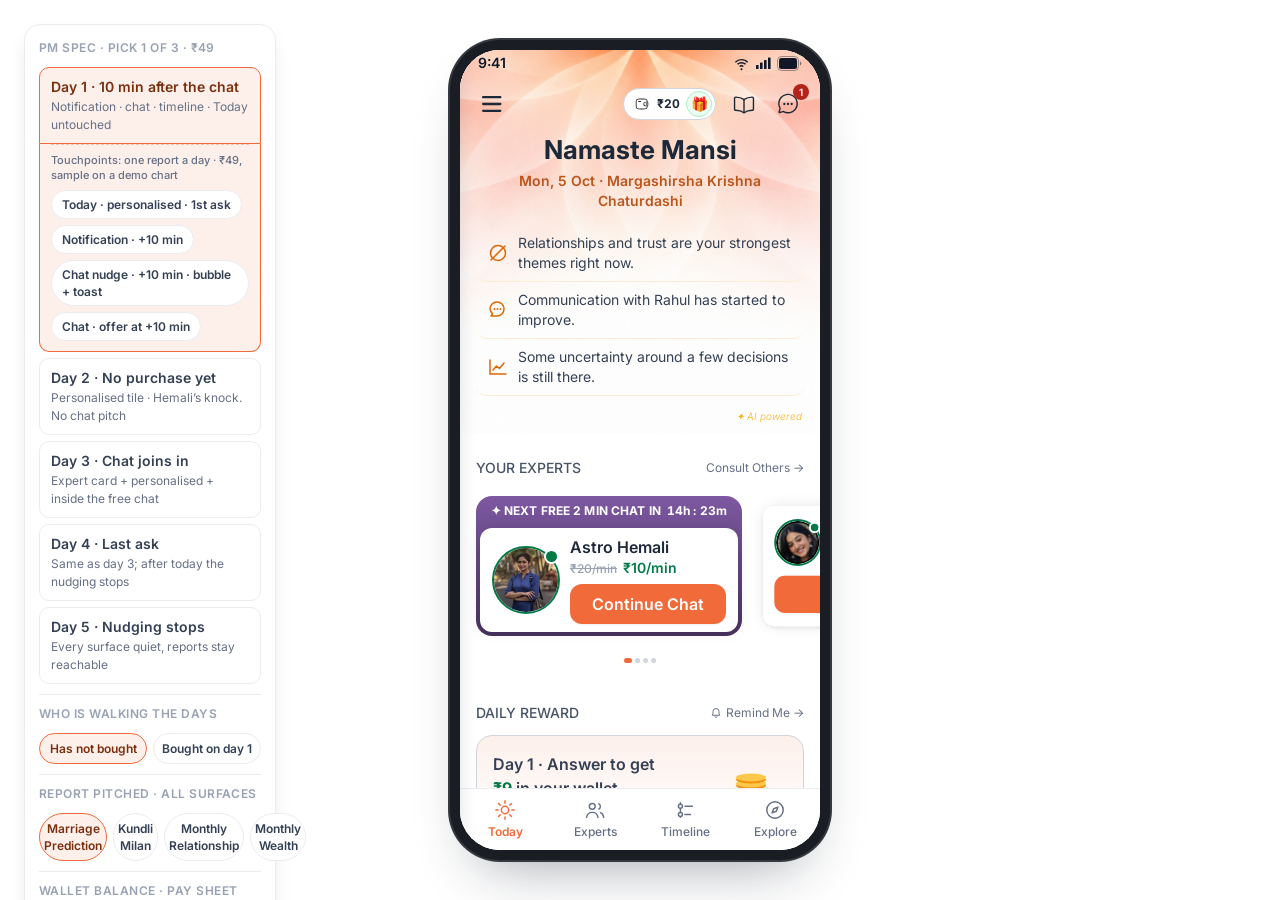
==== commit c3e3bf80: "Revert "Replace the prototype with screens exported from the current Figma" This reverts commit a9b4" ====
--- a/index.html
+++ b/index.html
@@ -3,54 +3,1418 @@
 <head>
 <meta charset="utf-8">
 <meta name="viewport" content="width=device-width, initial-scale=1, viewport-fit=cover">
-<title>AstroChat Reports Demo</title>
-<meta name="description" content="AstroChat: selling and reading paid reports. Every Day 1–4 flow, the four reports, buying, after-purchase and page states, straight from Figma.">
-<meta name="theme-color" content="#ffffff">
+<title>AstroChat · Sell report from Today</title>
+<meta name="description" content="AstroChat: sell a report from the Today page (Hackfest 2026 demo)">
+<meta name="theme-color" content="#FDBA96" id="themeColor">
 <meta name="mobile-web-app-capable" content="yes">
 <meta name="apple-mobile-web-app-capable" content="yes">
-<meta name="apple-mobile-web-app-status-bar-style" content="default">
-<meta name="apple-mobile-web-app-title" content="Reports demo">
-<link rel="manifest" href="manifest.webmanifest">
-<link rel="icon" href="icons/icon-192.png">
+<meta name="apple-mobile-web-app-status-bar-style" content="black-translucent">
+<meta name="apple-mobile-web-app-title" content="Report demo">
+<!-- The manifest IS linked, matching astrochat-daily-reward, which is the one
+     build that sits correctly on the bottom of her phone. Without it iOS falls
+     back to the legacy apple-* path and hands the app a window that stops above
+     the home indicator, so every bottom bar ends short of the screen and the OS
+     strip shows below it. That is the gap four CSS attempts could not close.
+     The manifest deliberately carries NO theme_color: that key, not the
+     manifest itself, is what makes iOS 16.4+ paint its own opaque status bar
+     and ignore black-translucent. -->
+<link rel="manifest" href="manifest.webmanifest?v=20261028130239">
+<!-- PNG, not SVG. iOS ignores an SVG apple-touch-icon and SVG manifest icons
+     outright, and an un-iconable manifest is one iOS can decline — dropping the
+     app back onto the legacy apple-* path, which is the path that hands it a
+     window ending above the home indicator. astrochat-daily-reward ships PNGs
+     and sits flush; after the manifest was added it was the only thing left
+     that differed between the two builds. -->
 <link rel="apple-touch-icon" href="icons/icon-180.png">
+<link rel="icon" type="image/png" href="icons/icon-192.png">
 <link rel="preconnect" href="https://fonts.googleapis.com">
 <link rel="preconnect" href="https://fonts.gstatic.com" crossorigin>
-<link rel="stylesheet" href="https://fonts.googleapis.com/css2?family=Inter:wght@400;500;600;700&display=swap">
-<link rel="stylesheet" href="app.css">
+<link rel="stylesheet" href="https://fonts.googleapis.com/css2?family=Inter:wght@400;500;600;700&family=Cormorant+Infant:wght@600;700&family=Noto+Sans+Devanagari:wght@400;500;600;700&display=swap">
+<link rel="stylesheet" href="styles.css?v=20261028130239">
+<link rel="stylesheet" href="mobile.css?v=20261028130239">
 </head>
 <body>
-<header class="top">
-  <div class="mark"><svg viewBox="0 0 24 24" aria-hidden="true"><path d="M12 2l1.9 6.1L20 10l-6.1 1.9L12 18l-1.9-6.1L4 10l6.1-1.9z" fill="#ef6939"/><circle cx="19" cy="18" r="2" fill="#f5b38f"/></svg><span>AstroChat</span><em>Reports demo</em></div>
-  <div class="crumb" id="crumb"></div>
-  <div class="tools">
-    <button type="button" class="tbtn" id="tapToggle" aria-pressed="false">Show tap areas</button>
-    <button type="button" class="tbtn" id="restart">Restart flow</button>
+
+<!-- Journey switcher: lives outside the phone so it is clearly demo chrome, not
+     app UI. Days, not entry points — one person meets this screen repeatedly,
+     nobody ever sees three variants of it. -->
+<aside class="switcher" id="switcher">
+  <!-- The PM brief, built as written: +10 min notification, three reports to
+       pick from, the whole report given away on a demo chart, same ask on
+       days 1-4, silence after. -->
+  <b>PM spec · pick 1 of 3 · ₹49</b>
+  <button type="button" data-day="1" class="on">Day 1 · 10 min after the chat<small>Notification · chat · timeline · Today untouched</small></button>
+  <button type="button" data-day="2">Day 2 · No purchase yet<small>Personalised tile · Hemali’s knock. No chat pitch</small></button>
+  <button type="button" data-day="3">Day 3 · Chat joins in<small>Expert card + personalised + inside the free chat</small></button>
+  <button type="button" data-day="4">Day 4 · Last ask<small>Same as day 3; after today the nudging stops</small></button>
+  <button type="button" data-day="5">Day 5 · Nudging stops<small>Every surface quiet, reports stay reachable</small></button>
+  <hr>
+  <!-- Two people walk these five days and only one of them has paid. The day
+       lines above are written for the one who has not. This picks the other:
+       she bought on day 1, so that report is already on her shelf and from
+       day 2 Today sells the next one instead. Days 2-5 read completely
+       differently with this on, which is why it is a track and not a chip on
+       one screen. -->
+  <b class="sw-lbl">Who is walking the days</b>
+  <div class="sw-lead">
+    <button type="button" data-track="new" class="on">Has not bought</button>
+    <button type="button" data-track="bought">Bought on day 1</button>
   </div>
-</header>
-
-<nav class="nav" id="nav" aria-label="Flows"></nav>
-
-<main class="stage" id="stage">
-  <div class="phone" id="phone">
-    <div class="vp" id="vp" aria-live="polite"></div>
+  <hr>
+  <!-- Which report the app pitches. The script pins it to Partner, because
+       that is the house Hemali named; these are here so the same days can be
+       read with the other two books behind it, where the promise is a score
+       and a set of months rather than a face.
+
+       Not labelled "chat pitch": it is six surfaces, not one. The push, the
+       chat bubble, the offer card, the expert ticket, the Today task and the
+       History chapter all read this, so naming only the chat made it look
+       like a control over one screen. -->
+  <b class="sw-lbl">Report pitched · all surfaces</b>
+  <div class="sw-lead">
+    <button type="button" data-lead="partner" class="on">Marriage Prediction</button>
+    <button type="button" data-lead="marriage">Kundli Milan</button>
+    <button type="button" data-lead="relation">Monthly Relationship</button>
+    <button type="button" data-lead="career">Monthly Wealth</button>
   </div>
+  <hr>
+  <!-- The bill is ₹49 + ₹9 GST = ₹58, and the wallet comes off it, so three
+       balances are three different last lines on the pay sheet: pays the lot,
+       pays part, pays nothing. The daily reward normally sets this per day,
+       which is why the amounts here are the ones that sit either side of ₹58
+       rather than round numbers. Picking a day puts it back. -->
+  <b class="sw-lbl">Wallet balance · pay sheet</b>
+  <div class="sw-lead">
+    <button type="button" data-wset="0">₹0</button>
+    <button type="button" data-wset="29">₹29</button>
+    <button type="button" data-wset="200">₹200</button>
+  </div>
+  <hr>
+  <button type="button" id="restart" class="ghost">Restart demo</button>
+  <a class="sw-link" href="variations.html">20 attachment variations →</a>
+</aside>
+
+<main class="stage">
+<div class="phone" id="phone">
+
+  <!-- iOS-style status bar. Desktop only; a real phone shows its own. -->
+  <div class="sbar" id="sbar">
+    <span class="sb-t">9:41</span>
+    <span class="sb-i">
+      <svg width="17" height="17" viewBox="0 0 17 17" fill="none"><path d="M8.5 13.2a1 1 0 110 2 1 1 0 010-2zm0-3.1c.9 0 1.7.35 2.3.95l-1 1a1.9 1.9 0 00-2.6 0l-1-1c.6-.6 1.4-.95 2.3-.95zm0-3.1c1.75 0 3.35.7 4.5 1.85l-1 1a5 5 0 00-7 0l-1-1A6.35 6.35 0 018.5 7zm0-3.1c2.6 0 4.95 1.05 6.65 2.75l-1 1a7.9 7.9 0 00-11.3 0l-1-1A9.4 9.4 0 018.5 3.9z" fill="#101828"/></svg>
+      <svg width="17" height="17" viewBox="0 0 17 17" fill="none"><rect x="1" y="10" width="2.6" height="4" rx=".6" fill="#101828"/><rect x="5" y="7.5" width="2.6" height="6.5" rx=".6" fill="#101828"/><rect x="9" y="5" width="2.6" height="9" rx=".6" fill="#101828"/><rect x="13" y="2.5" width="2.6" height="11.5" rx=".6" fill="#101828"/></svg>
+      <svg width="25" height="15" viewBox="0 0 25 15" fill="none"><rect x=".5" y=".5" width="21" height="14" rx="4" stroke="#101828" stroke-opacity=".4"/><rect x="2" y="2" width="18" height="11" rx="2.5" fill="#101828"/><path d="M23 5.2v4.6a2.6 2.6 0 000-4.6z" fill="#101828" fill-opacity=".5"/></svg>
+    </span>
+  </div>
+
+  <!-- What actually brought her back on day 2 and 3: a push that carries the
+       chapter, not a reminder about minutes. Slides in over the screen on day
+       switch, tap lands in the chat. -->
+  <button class="push-note" id="pushNote" type="button" hidden>
+    <img src="assets/hemali.png" alt="">
+    <span class="pn-t"><span class="pn-top"><b>Astro Hemali</b><small>now</small></span><p id="pushText"></p></span>
+  </button>
+
+  <div class="screens" id="screens">
+
+    <!-- ===================== R.0 · Chat · free minutes over =====================
+         The moment the whole journey turns on. Today it ends with a billing
+         notice; here Hemali's last line stops mid-thought and the chapter she
+         wrote is handed over inside the conversation, where she is reading. -->
+    <section class="screen" id="chat" data-screen="chat">
+      <header class="topnav chat-nav">
+        <!-- data-back, not data-go="today-a". Leaving chat forwards parked chat
+             itself at .behind and grew the stack, so the next Continue Chat
+             brought it back still parked. With no stack this falls through to
+             state.entry, which is Today either way. -->
+        <button class="ic-btn" type="button" data-back aria-label="Back">
+          <svg width="22" height="18" viewBox="0 0 22 18" fill="none"><path d="M21 9H1m0 0 7.5-7.5M1 9l7.5 7.5" stroke="#101828" stroke-width="1.8" stroke-linecap="round" stroke-linejoin="round"/></svg>
+        </button>
+        <img class="cn-av" src="assets/hemali.png" alt="">
+        <span class="cn-t"><b>Astro Hemali</b><small>Available</small></span>
+      </header>
+
+      <div class="scroll chat-scroll" data-scroll>
+        <div class="chat-thread" id="chatThread"></div>
+      </div>
+
+      <!-- The paid route stays exactly where it was. The free chapter above it
+           catches the much larger group who will never pay by the minute. -->
+      <div class="chat-cta">
+        <div class="cc-row">
+          <img src="assets/hemali.png" alt="">
+          <p>Hi Mansi, continue this chat at discounted price of <s>₹25/min</s> <b>₹10/min</b></p>
+        </div>
+        <button class="btn primary" type="button" data-toast="Paid chat is not part of this demo">Continue Chat</button>
+      </div>
+    </section>
+
+    <!-- ===================== R.1 · Today · reply + report ===================== -->
+    <section class="screen on" id="today-a" data-screen="today-a">
+      <header class="head hero-head">
+        <button class="ic-btn" type="button" data-go="menu" aria-label="Menu">
+          <svg width="20" height="16" viewBox="0 0 20 16" fill="none"><path d="M1.14258 13.7139C0.511589 13.7141 0 14.2264 0 14.8574C0.000150681 15.4883 0.511681 15.9998 1.14258 16H18.2861C18.9171 15.9998 19.4286 15.4884 19.4287 14.8574C19.4287 14.2263 18.9172 13.714 18.2861 13.7139H1.14258ZM1.14258 6.85645C0.511681 6.85667 0.000150681 7.36908 0 8C0.000150681 8.63091 0.511681 9.14235 1.14258 9.14258H18.2861C18.9171 9.14243 19.4286 8.63096 19.4287 8C19.4286 7.36904 18.9171 6.8566 18.2861 6.85645H1.14258ZM1.14258 0C0.511589 0.000225688 0 0.512511 0 1.14355C0.000377655 1.77428 0.511822 2.28591 1.14258 2.28613H18.2861C18.917 2.28598 19.4283 1.77432 19.4287 1.14355C19.4287 0.512465 18.9172 0.000150794 18.2861 0H1.14258Z" fill="#1D2939"/></svg>
+        </button>
+        <div class="head-name"><small>Namaste</small><b>Mansi</b></div>
+        <div class="head-r">
+          <button class="wallet" type="button" data-toast="Wallet is not part of this demo">
+            <svg width="18" height="18" viewBox="0 0 18 18" fill="none"><path d="M14.2503 9.00022C14.2503 9.41449 13.9145 9.75028 13.5003 9.75028C13.0861 9.75028 12.7503 9.41449 12.7503 9.00022C12.7503 8.58603 13.0861 8.25024 13.5003 8.25024C13.9145 8.25024 14.2503 8.58603 14.2503 9.00022Z" fill="#2D2D2D"/><path fill-rule="evenodd" clip-rule="evenodd" d="M7.79484 3.6001H9.61911C10.6961 3.60009 11.5492 3.60008 12.2168 3.69461C12.9039 3.79188 13.46 3.99684 13.8986 4.45869C14.4403 5.02917 14.6129 5.7932 14.6757 6.7846C15.014 6.94138 15.2694 7.2729 15.2976 7.69286C15.3001 7.73001 15.3 7.77007 15.3 7.80716V10.193C15.3 10.2301 15.3001 10.2702 15.2976 10.3073C15.2694 10.7273 15.014 11.0588 14.6757 11.2155C14.6129 12.207 14.4403 12.9711 13.8986 13.5415C13.46 14.0034 12.9039 14.2083 12.2168 14.3056C11.5492 14.4001 10.6961 14.4001 9.61911 14.4001H7.79484C6.71783 14.4001 5.86476 14.4001 5.19713 14.3056C4.51004 14.2083 3.9539 14.0034 3.51533 13.5415C3.07676 13.0796 2.88212 12.494 2.78975 11.7705C2.69998 11.0674 2.69999 10.1691 2.7 9.03493V8.9653C2.69999 7.83111 2.69998 6.93279 2.78975 6.22974C2.88212 5.50618 3.07676 4.92054 3.51533 4.45869C3.9539 3.99684 4.51004 3.79188 5.19713 3.69461C5.86476 3.60008 6.71782 3.60009 7.79484 3.6001ZM13.7867 11.3144H12.6516C11.3944 11.3144 10.3186 10.31 10.3186 9.0001C10.3186 7.69025 11.3944 6.68581 12.6516 6.68581H13.7867C13.72 5.85795 13.5692 5.42093 13.2771 5.11327C13.029 4.85209 12.6893 4.69554 12.0997 4.61207C11.4974 4.52679 10.7035 4.52581 9.58608 4.52581H7.8279C6.71041 4.52581 5.91652 4.52679 5.31426 4.61207C4.72465 4.69554 4.38494 4.85209 4.13693 5.11327C3.88891 5.37445 3.74024 5.73218 3.66097 6.35308C3.58 6.98729 3.57906 7.82333 3.57906 9.0001C3.57906 10.1768 3.58 11.0129 3.66097 11.6472C3.74024 12.268 3.88891 12.6257 4.13693 12.8869C4.38494 13.1481 4.72465 13.3047 5.31426 13.3881C5.91652 13.4734 6.71041 13.4744 7.8279 13.4744H9.58608C10.7035 13.4744 11.4974 13.4734 12.0997 13.3881C12.6893 13.3047 13.029 13.1481 13.2771 12.8869C13.5692 12.5793 13.72 12.1423 13.7867 11.3144ZM5.04418 6.53152C5.04418 6.2759 5.24098 6.06867 5.48372 6.06867H7.8279C8.07065 6.06867 8.26744 6.2759 8.26744 6.53152C8.26744 6.78715 8.07065 6.99439 7.8279 6.99439H5.48372C5.24098 6.99439 5.04418 6.78715 5.04418 6.53152ZM14.2296 7.61167H12.6516C11.8174 7.61152 11.1977 8.2649 11.1977 9.0001C11.1977 9.73531 11.8174 10.3887 12.6516 10.3887H14.1767C14.2021 10.3887 14.421 10.3804 14.421 10.183V7.81722C14.421 7.79223 14.4166 7.61973 14.2296 7.61167Z" fill="#2D2D2D"/></svg>
+            <span data-wallet>₹20</span>
+            <i class="gift">🎁</i>
+          </button>
+          <!-- My Reports, out of the hamburger and into the header beside chat.
+               A report she paid for lived two taps inside a menu she has no
+               reason to open; the one shelf in the app that is hers belongs on
+               the same row as the thread. The menu keeps its tile too, so the
+               hamburger is unchanged. -->
+          <button class="ic-btn" type="button" data-go="mine" aria-label="My Reports">
+            <!-- Drawn to the same box and the same weight as the chat glyph
+                 beside it. The first pass sat in a 24 viewBox rendered at 22,
+                 so its ink was a fifth smaller than its neighbour's and the
+                 row looked lopsided. -->
+            <svg width="22" height="22" viewBox="0 0 22 22" fill="none" stroke="#1D2939" stroke-width="1.4" stroke-linecap="round" stroke-linejoin="round">
+              <path d="M11 6.6C8.9 5 5.9 4.1 2.7 4.1c-.64 0-1.15.51-1.15 1.15v10.88c0 .64.51 1.15 1.15 1.15 3.2 0 6.2.92 8.3 2.5 2.1-1.58 5.1-2.5 8.3-2.5.64 0 1.15-.51 1.15-1.15V5.25c0-.64-.51-1.15-1.15-1.15-3.2 0-6.2.92-8.3 2.5Z"/>
+              <path d="M11 6.6v13.18"/>
+            </svg>
+          </button>
+          <button class="ic-btn" type="button" data-chat aria-label="Chats">
+            <svg width="22" height="22" viewBox="0 0 22 22" fill="none"><path d="M11.0005 20.4416C9.34822 20.4523 7.72046 20.0422 6.27047 19.25C6.24143 19.2379 6.21027 19.2316 6.1788 19.2316C6.14734 19.2316 6.11618 19.2379 6.08714 19.25L2.8513 20.1666C2.65326 20.2297 2.44173 20.2372 2.23971 20.1884C2.0377 20.1396 1.85293 20.0363 1.7055 19.8898C1.55807 19.7433 1.45362 19.5592 1.40352 19.3575C1.35341 19.1558 1.35956 18.9443 1.4213 18.7458L2.39297 15.4916C2.41407 15.4355 2.41407 15.3736 2.39297 15.3175C1.39922 13.5012 1.00277 11.4181 1.2599 9.36373C1.51703 7.3094 2.41467 5.38824 3.82542 3.87292C5.23617 2.3576 7.08836 1.32511 9.1191 0.921999C11.1498 0.518886 13.256 0.765626 15.1385 1.6272C17.0211 2.48877 18.5845 3.92141 19.6068 5.72177C20.6291 7.52213 21.0584 9.59874 20.8337 11.6569C20.6091 13.715 19.7419 15.6501 18.3552 17.1875C16.9686 18.7249 15.1329 19.7865 13.1088 20.2216C12.4152 20.3658 11.7089 20.4395 11.0005 20.4416ZM6.1513 17.8108C6.42345 17.8145 6.6907 17.8837 6.93047 18.0125C8.11674 18.663 9.44146 19.0203 10.794 19.0544C12.1465 19.0885 13.4875 18.7985 14.7051 18.2085C15.9226 17.6185 16.9813 16.7458 17.7927 15.6632C18.6041 14.5805 19.1447 13.3194 19.3692 11.9853C19.5938 10.6511 19.4958 9.28254 19.0835 7.99395C18.6712 6.70536 17.9566 5.53413 16.9992 4.57811C16.0419 3.6221 14.8697 2.90904 13.5805 2.49852C12.2914 2.08799 10.9227 1.99192 9.58881 2.21832C8.25236 2.44035 6.98877 2.98007 5.90431 3.79208C4.81986 4.60408 3.94625 5.66463 3.35697 6.88452C2.76768 8.10441 2.47995 9.44798 2.51798 10.8022C2.556 12.1564 2.91867 13.4817 3.57547 14.6666C3.67875 14.8537 3.74406 15.0593 3.76765 15.2717C3.79125 15.484 3.77267 15.699 3.71297 15.9041L2.86047 18.7366L5.69297 17.8841C5.84133 17.8374 5.99576 17.8126 6.1513 17.8108Z" fill="#1D2939"/><circle cx="7.33" cy="11" r="1.15" fill="#1D2939"/><circle cx="11" cy="11" r="1.15" fill="#1D2939"/><circle cx="14.67" cy="11" r="1.15" fill="#1D2939"/></svg>
+          </button>
+        </div>
+        <!-- Shown once, the first time she comes back to Today after reading a
+             report she paid for. Positioned under the book icon by
+             showShelfTip() in app.js. -->
+        <div class="shelf-tip" id="shelfTip" hidden role="status">
+          <i class="st-caret"></i>
+          <span>All your reports are here</span>
+          <button class="st-x" type="button" id="shelfTipX" aria-label="Got it">✕</button>
+        </div>
+      </header>
+
+      <div class="scroll" data-scroll>
+        <div class="hero">
+          <h1>Namaste Mansi</h1>
+          <p class="hero-date">Mon, 5 Oct · Margashirsha Krishna Chaturdashi</p>
+          <div class="ins-list">
+            <div class="ins"><svg viewBox="0 0 24 24" fill="none"><circle cx="12" cy="12" r="7.5" stroke="#DC6803" stroke-width="1.5"/><path d="m5 19 14-14" stroke="#DC6803" stroke-width="1.5" stroke-linecap="round"/></svg><p>Relationships and trust are your strongest themes right now.</p></div>
+            <div class="ins"><svg viewBox="0 0 24 24" fill="none"><path d="M4 11a7 7 0 0114 0 7 7 0 01-7 7H5l1.6-2.2A7 7 0 014 11z" stroke="#DC6803" stroke-width="1.5" stroke-linejoin="round"/><circle cx="8.5" cy="11" r="1" fill="#DC6803"/><circle cx="11.5" cy="11" r="1" fill="#DC6803"/><circle cx="14.5" cy="11" r="1" fill="#DC6803"/></svg><p>Communication with Rahul has started to improve.</p></div>
+            <div class="ins"><svg viewBox="0 0 24 24" fill="none"><path d="M4 5v14h16" stroke="#DC6803" stroke-width="1.5" stroke-linecap="round"/><path d="m7 15 3.5-4 3 2.5L18 8" stroke="#DC6803" stroke-width="1.5" stroke-linecap="round" stroke-linejoin="round"/></svg><p>Some uncertainty around a few decisions is still there.</p></div>
+          </div>
+          <div class="ai-foot"><span class="ai">✦ AI powered</span></div>
+        </div>
+
+        <div class="content">
+          <section class="sec">
+          <div class="sec-head"><span>YOUR EXPERTS</span><a class="lnk" data-toast="Expert list is not part of this demo">Consult Others →</a></div>
+        <!-- A rail, not one card. Hemali's card is Figma 3203:205266 and the
+             rest are 3996:82960, which is a different card rather than a
+             smaller version of hers. Experts only: the report used to ride
+             under here as a ticket stub, saying the same thing the
+             Personalised Guidance tile says a little further down the page. -->
+        <div class="expert-rail" id="expertRail"></div>
+        <!-- Figma 3996:82964. A 50px peek says there is more to the right but
+             not how much more, and once she is three cards in it cannot say
+             where she is. Written by renderRail. -->
+        <div class="rail-dots" id="railDots" aria-hidden="true"></div>
+
+          </section>
+
+          <section class="sec">
+          <div class="sec-head"><span>Daily reward</span><a class="lnk" data-toast="Reminders are not part of this demo"><svg width="12" height="12" viewBox="0 0 16 16" fill="none"><path d="M8 2a4 4 0 0 0-4 4v2.6L3 11h10l-1-2.4V6a4 4 0 0 0-4-4Z" stroke="#667085" stroke-width="1.3" stroke-linejoin="round"/><path d="M6.6 13a1.5 1.5 0 0 0 2.8 0" stroke="#667085" stroke-width="1.3" stroke-linecap="round"/></svg> Remind Me →</a></div>
+        <div class="ladder-wrap" data-ladder id="todayLadder"></div>
+
+        <!-- Every day arrives unanswered, per the daily reward board — the
+             check-in is the day's one job, and Hemali's reply (with the report
+             inside it) is what answering buys. Titles render per day. -->
+        <div class="merged unanswered" id="checkinCard" hidden>
+          <div class="ci-top">
+            <h3 class="rh-t" id="checkinTitle">Day 1 · Answer to get<br><span class="amt">₹9</span> in your wallet</h3>
+            <!-- Figma 2679:10696 — the coin stack sits in a 48x48 slot, bottom-aligned
+                 to the title row, so it reads as the reward not as a decoration. -->
+            <span class="ci-coins" aria-hidden="true"><svg width="32" height="23" viewBox="0 0 32 23" fill="none"><ellipse cx="16" cy="19" rx="15" ry="4" fill="#F79009"/><ellipse cx="16" cy="17" rx="15" ry="4" fill="#FEC84B"/><ellipse cx="16" cy="12.5" rx="15" ry="4" fill="#F79009"/><ellipse cx="16" cy="10.5" rx="15" ry="4" fill="#FEC84B"/><ellipse cx="16" cy="6.5" rx="15" ry="4" fill="#F79009"/><ellipse cx="16" cy="4.5" rx="15" ry="4" fill="#FEC84B"/></svg></span>
+          </div>
+          <p class="q">Aaj is relationship ko lekar aap kaisa feel kar rahe hain?</p>
+          <div class="mood-row pick">
+            <button class="mood-chip" type="button" data-mood><svg class="mi" width="20" height="20" viewBox="0 0 20 20" fill="none"><circle cx="10" cy="10" r="8.25" stroke="#12B76A" stroke-width="1.5"/><circle cx="7.3" cy="8.2" r="1" fill="#12B76A"/><circle cx="12.7" cy="8.2" r="1" fill="#12B76A"/><path d="M6.6 12.2c.9 1.1 2 1.6 3.4 1.6s2.5-.5 3.4-1.6" stroke="#12B76A" stroke-width="1.5" stroke-linecap="round"/></svg>Achha</button>
+            <button class="mood-chip" type="button" data-mood><svg class="mi" width="20" height="20" viewBox="0 0 20 20" fill="none"><circle cx="10" cy="10" r="8.25" stroke="#F79009" stroke-width="1.5"/><circle cx="7.3" cy="8.2" r="1" fill="#F79009"/><circle cx="12.7" cy="8.2" r="1" fill="#F79009"/><path d="M6.8 13h6.4" stroke="#F79009" stroke-width="1.5" stroke-linecap="round"/></svg>Okay</button>
+            <button class="mood-chip" type="button" data-mood><svg class="mi" width="20" height="20" viewBox="0 0 20 20" fill="none"><circle cx="10" cy="10" r="8.25" stroke="#F04438" stroke-width="1.5"/><circle cx="7.3" cy="8.2" r="1" fill="#F04438"/><circle cx="12.7" cy="8.2" r="1" fill="#F04438"/><path d="M6.6 13.9c.9-1.1 2-1.6 3.4-1.6s2.5.5 3.4 1.6" stroke="#F04438" stroke-width="1.5" stroke-linecap="round"/></svg>Pareshaan</button>
+          </div>
+          <p class="social"><span class="faces"><i style="background-image:url(assets/av1.jpg)"></i><i style="background-image:url(assets/av2.jpg)"></i><i style="background-image:url(assets/av3.jpg)"></i></span><span><b>1 Lakh+</b> users earned rewards</span></p>
+        </div>
+
+        <!-- Figma 3144:202274 — answered state: the mood comes back as her own
+             chat bubble, Hemali replies under it, and Continue Chat is the way
+             out of the card. -->
+        <div class="merged" id="answeredCard">
+          <h3 class="rh-t" id="answeredTitle">Day 1 · <span class="amt">₹9</span> added to your wallet</h3>
+          <p class="q">Aaj is relationship ko lekar aap kaisa feel kar rahe hain?</p>
+          <div class="mood-row"><span class="mood-chip">Pareshaan</span></div>
+
+          <div class="reply-row">
+            <img class="av" src="assets/hemali.png" alt="Astro Hemali">
+            <div class="bubble">
+              <b>Today’s answer by Astro Hemali</b>
+              <p>Aaj Rahul ke saath baat aasaani se hogi. Shaam ko ek chhota sa plan banaiye, rishta aur mazboot hoga.</p>
+            </div>
+          </div>
+          <button class="btn primary" type="button" data-toast="Paid chat is not part of this demo">Continue Chat</button>
+        </div>
+
+          </section>
+
+          <section class="sec">
+          <div class="sec-head"><span>PERSONALISED GUIDANCE</span></div>
+          <div class="tiles">
+            <!-- From day 2 the report hook lives here, as the first of the two
+                 tasks — rendered by renderGuideTile(). -->
+            <div class="gslot" id="guideSlot" hidden></div>
+            <!-- Day 1 has no report to offer, so this stands in: the list is
+                 always two tasks, never one. renderGuideTile() swaps them. -->
+            <button class="tile" type="button" id="guideAlt" hidden
+                    data-toast="Kundli matching is not part of this demo">
+              <span class="ti ti-kundli" aria-hidden="true">
+                <svg viewBox="0 0 24 24" fill="none" stroke="currentColor"
+                     stroke-width="1.4" stroke-linejoin="round">
+                  <rect x="1.7" y="1.7" width="20.6" height="20.6" rx="2"/>
+                  <path d="M12 1.7 22.3 12 12 22.3 1.7 12z"/>
+                  <path d="M1.7 1.7 22.3 22.3M22.3 1.7 1.7 22.3"/>
+                </svg>
+              </span>
+              <span class="tt"><b>Match Your Kundli</b><small>You and Rahul, out of 36 gunas</small></span>
+              <svg class="arr" width="18" height="18" viewBox="0 0 16 16" fill="none"><path d="M3.5 8h8.5M8.5 4.2 12.3 8l-3.8 3.8" stroke="#475467" stroke-width="1.6" stroke-linecap="round" stroke-linejoin="round"/></svg>
+            </button>
+            <!-- Hidden while a report is being written: see renderGuideTile().
+                 For those few minutes Personalised Guidance has one job, and a
+                 second task beside it is the page asking her to go do something
+                 else while she waits. -->
+            <button class="tile" type="button" id="guideTarot" data-toast="Tarot is not part of this demo">
+              <img src="assets/tarot.png" alt="">
+              <span class="tt"><b>Ask the Tarot Cards</b><small>3 cards on you and Rahul</small></span>
+              <svg class="arr" width="18" height="18" viewBox="0 0 16 16" fill="none"><path d="M3.5 8h8.5M8.5 4.2 12.3 8l-3.8 3.8" stroke="#475467" stroke-width="1.6" stroke-linecap="round" stroke-linejoin="round"/></svg>
+            </button>
+          </div>
+          </section>
+        </div>
+        <!-- Owners only, and deliberately the quietest thing on the page. The
+             report she has paid for lives in a menu she has no reason to open,
+             so Today owes her one line at the bottom that says where it went.
+             Any louder and it would be Today selling her something she has
+             already bought. -->
+        <button class="my-strip" type="button" id="myStrip" data-go="mine" hidden>
+          <i aria-hidden="true">
+            <svg viewBox="0 0 24 24" fill="none" stroke="currentColor" stroke-width="1.5" stroke-linecap="round" stroke-linejoin="round">
+              <path d="M4 4.6h5.4c1.3 0 2.1.8 2.1 2.1V19c0-1-.8-1.8-1.8-1.8H4zM20 4.6h-5.4c-1.3 0-2.1.8-2.1 2.1V19c0-1 .8-1.8 1.8-1.8H20z"/>
+            </svg>
+          </i>
+          <span id="myStripTx"></span>
+          <em aria-hidden="true">›</em>
+        </button>
+        <div class="pad-nav"></div>
+      </div>
+
+      <nav class="bnav" data-bnav="today"></nav>
+    </section>
+
+    <!-- ===================== R.2 · Report page ===================== -->
+    <section class="screen" id="report" data-screen="report">
+      <div class="scroll" data-scroll>
+        <!-- The nav is a sibling of the hero, not a child of it, so it can be
+             position:sticky — inside the hero's overflow:hidden it could never
+             stick. It floats transparently over the artwork and takes a white
+             surface once the hero has scrolled past. -->
+        <header class="r2-nav" id="r2Nav">
+          <button class="ic-btn" type="button" data-back aria-label="Back">
+            <svg width="22" height="18" viewBox="0 0 22 18" fill="none"><path d="M21 9H1m0 0 7.5-7.5M1 9l7.5 7.5" stroke="#101828" stroke-width="1.8" stroke-linecap="round" stroke-linejoin="round"/></svg>
+          </button>
+          <!-- The sample door used to be a Preview pill up here. It has moved
+               onto the book itself (see paintBookSample): a label floating in
+               the header named nothing you could see, where on the open spread
+               it points at the exact pages it opens. -->
+          <!-- Same wallet pill as the reader, cloned in. -->
+          <div class="r2-nav-r" data-head-clone></div>
+        </header>
+
+        <!-- Full-bleed hero: photo fading to white, with the nav floating on top. -->
+        <div class="r2-hero" id="r2Hero">
+          <!-- Only Partner has a filmed hero. Marriage and Career get a painted
+               ground instead, set on this element by renderReport, which also
+               adds .has-bg to take the video and the rose wash out. -->
+          <!-- Video, not the old 8.7MB gif: a quarter of the weight for a far
+               longer, smoother loop. The audio track is stripped from the file
+               itself, so `muted` is belt-and-braces — nothing can ever play.
+               muted + playsinline are also what let it autoplay on iOS at all;
+               without playsinline iOS takes it fullscreen on first play. -->
+          <!-- No <source> child: two reports are filmed now and renderReport
+               sets `src` on this element per report. A src attribute makes the
+               browser ignore source children anyway, so keeping one would only
+               be a file that never plays. Each path is versioned in REPORTS,
+               because the files keep their names when a clip is recut and an
+               installed home-screen app would otherwise go on playing the take
+               it cached the day it was added. -->
+          <video class="r2-vid" autoplay muted loop playsinline preload="auto"
+                 disableremoteplayback aria-hidden="true" tabindex="-1"></video>
+          <!-- The painted cover, standing closed. The open-book drawing is gone:
+               it was a stock illustration of a book, not this report. -->
+          <div class="r2-bookwrap" id="r2Book"></div>
+        </div>
+
+        <!-- The white card rides up over the bottom of the hero again. Flat on
+             the page the title and stats had nothing holding them together, and
+             the seam between artwork and text read as a gap. -->
+        <div class="r2-card">
+          <h1 id="r2Title">Marriage Prediction Report</h1>
+          <div class="r2-stats">
+            <div><b><span id="r2Rating">4.7</span> <svg class="star" viewBox="0 0 24 24" aria-hidden="true"><path d="M12 3.05 14.9 8.95l6.5.95-4.7 4.6 1.1 6.45L12 17.9 6.2 20.95l1.1-6.45-4.7-4.6 6.5-.95z"/></svg></b><small>Rating</small></div>
+            <i class="r2-div"></i>
+            <div><b id="r2Reads">13,000</b><small>Reads</small></div>
+            <i class="r2-div"></i>
+            <!-- The third stat is the one that differs per report: Partner is
+                 bought once, a Milan can be re-run against anyone, and a Career
+                 edition covers a named quarter. One column, three answers. -->
+            <div><b id="r2Type">One-time</b><small id="r2TypeL">Payment</small></div>
+          </div>
+        </div>
+
+        <!-- Figma 4725:37440. What is already on her shelf, said right under the
+             title. Only one report is written at a time, so if something is
+             still being written this page has to admit it before it offers the
+             next one. Both halves open My Reports. Nothing bought yet means no
+             strip at all, rather than a strip saying zero. -->
+        <div class="r2-strip" id="r2Strip" hidden></div>
+
+        <!-- Below the rating the page follows the v2 board: what the report is,
+             what it answers, what readers found in it, what else is on her
+             chart. The sample moved behind a button — it is a sample, and
+             inlining the whole thing buried every section after it. -->
+        <!-- Centred, carrying on the title card's axis. This block ran left for
+             a while with a host row, a heading and three icon rows under it —
+             "read from your birth chart", "private forever", "in your
+             language" — all of which are true of every report we sell, so it
+             was half a screen of column arguing for none of them. The
+             description and the chips say what it is and what is in it, and
+             the sample door is the only thing here worth tapping. -->
+        <div class="r2-block center">
+          <p class="r2-lead" id="r2Lead"></p>
+          <div class="r2-chips" id="r2Chips"></div>
+          <button class="r2-samp" type="button" id="r2ViewSample">View Sample Report</button>
+        </div>
+
+        <!-- Kundli Milan only, and only after the form. The free calculation
+             has to land somewhere, and it lands here: the score, two kootas
+             open, the rest shut, and the one that failed pulled out with the
+             fact that it is survivable. It sits above the contents list on
+             purpose - she came back from a form and the first thing she should
+             meet is her own result, not a table of contents. -->
+        <div class="r2-block" id="r2Match" hidden></div>
+
+        <!-- What this report answers, in her own words. Nothing is locked, so a
+             chapter ladder would have nothing to shut. -->
+        <div class="r2-block" id="r2Learn"></div>
+
+        <!-- Meet your astrologer used to sit here, between the contents and the
+             reviews. It is gone. She is already the face in the chat, on Today
+             and in the line under the title that says who makes the report, so
+             a card restating her name, her tick and three numbers was the page
+             introducing someone it had introduced twice. The quotes below do
+             the vouching that card was there to do, and they do it with
+             strangers rather than with the seller. -->
+
+        <!-- Not "what readers say": what they found. The quotes that work are
+             the ones naming a thing the report called before it happened. -->
+        <div class="r2-block r2-revblock">
+          <h2 class="r2-h" id="r2RevH">What Users Found</h2>
+          <!-- The rating again, here rather than only in the stat bar: by the
+               time she reaches the quotes the bar is five screens behind her,
+               and a number is what turns four strangers into a sample. -->
+          <p class="rv-sum" id="r2RevSum"></p>
+          <!-- No count line and no "show all" button. The board has both
+               because that product has thousands of reviews; we have four, and
+               a door marked "all reviews" that opens onto the same four is
+               worse than no door. The strip scrolls — that is the whole set. -->
+          <div class="revs" id="r2Revs"></div>
+        </div>
+
+        <!-- Upsells belong on the sell page, not only after the read: someone
+             weighing ₹49 is the person most likely to take a second ₹49. -->
+        <div class="r2-block" id="r2Also">
+          <h2 class="r2-h">You May Also Like</h2>
+          <div class="ur-list" id="r2AlsoList"></div>
+        </div>
+        <div class="pad-buy"></div>
+      </div>
+
+      <div class="buybar">
+        <!-- The one finding that justifies the price, pulled above the CTA. -->
+        <!-- A North Indian kundali, not a dot: this line is the one finding that
+             justifies the price, so the mark beside it says where the finding
+             came from. -->
+        <p class="buy-why">
+          <i aria-hidden="true">
+            <svg viewBox="0 0 16 16" fill="none" stroke="currentColor"
+                 stroke-width="1.1" stroke-linejoin="round">
+              <rect x=".75" y=".75" width="14.5" height="14.5" rx="1.5"/>
+              <path d="M8 .75 15.25 8 8 15.25.75 8z"/>
+              <path d="M.75.75 15.25 15.25M15.25.75.75 15.25"/>
+            </svg>
+          </i>
+          <span id="r2Why"></span>
+        </p>
+        <div class="buy-row">
+          <!-- The discount lives here, not on Today: she has chosen to read more,
+               so the saving is an answer to "why now", not a shout. It is gone
+               once the book is hers — a price beside a paid-for report is the
+               page asking a second time. -->
+          <div class="price" id="r2Price"><b>₹49</b><small><s>₹499</s><i>90% OFF</i></small></div>
+          <!-- Career only. Its window runs out, so the next quarter is a real
+               thing to sell and it sits beside Read rather than replacing it. -->
+          <button class="btn primary grow" type="button" id="r2Again" hidden>Buy next</button>
+          <button class="btn primary grow" type="button" id="r2Cta">Buy Now</button>
+        </div>
+      </div>
+    </section>
+
+    <!-- Payment is no longer a screen of its own — see #sheet-pay, down with
+         the other sheets. -->
+
+    <!-- ===================== PM spec · pick 1 of 3 ===================== -->
+    <section class="screen" id="picker" data-screen="picker">
+      <header class="topnav">
+        <button class="ic-btn" type="button" data-back aria-label="Back">
+          <svg width="22" height="18" viewBox="0 0 22 18" fill="none"><path d="M21 9H1m0 0 7.5-7.5M1 9l7.5 7.5" stroke="#101828" stroke-width="1.8" stroke-linecap="round" stroke-linejoin="round"/></svg>
+        </button>
+        <h2>Reports for you</h2>
+        <button class="chip lang" type="button" data-sheet="lang"><span>English</span> ▾</button>
+      </header>
+
+      <div class="scroll" data-scroll>
+        <p class="pk-lead">Astro Hemali has written 3 reports on your chart. A full sample is open on a demo chart, read it before you decide.</p>
+        <div class="pk-strip"><span>Any one report</span><b>₹49</b><s>₹499</s><i>90% OFF</i></div>
+        <div class="pk-list" id="pkList"></div>
+        <p class="pk-note">Every report comes in the language you choose and in English, and once bought it stays in your Timeline forever.</p>
+        <div class="pad-nav"></div>
+      </div>
+    </section>
+
+    <!-- ===================== R.4b · Kundali Milan details =====================
+         Board 1321:37310. This runs after payment and only for matching: the
+         other two reports are read off her own chart, which the app already
+         holds, so only this one has a second person in it. Asking before the
+         money would be a form standing in front of a purchase; asking after is
+         the report collecting what it needs to be written. -->
+    <section class="screen" id="match" data-screen="match">
+      <header class="topnav">
+        <button class="ic-btn" type="button" data-back aria-label="Back">
+          <svg width="22" height="18" viewBox="0 0 22 18" fill="none"><path d="M21 9H1m0 0 7.5-7.5M1 9l7.5 7.5" stroke="#101828" stroke-width="1.8" stroke-linecap="round" stroke-linejoin="round"/></svg>
+        </button>
+        <h2>Kundali Milan</h2>
+      </header>
+
+      <div class="scroll" data-scroll>
+        <!-- His half is empty and comes first, because it is the only part of
+             this screen that is actually work. Hers is already answered and
+             collapses to a line, so the page opens on three blanks rather than
+             on eight boxes, six of which are filled in. -->
+        <div class="mt-sec">
+          <div class="mt-h">
+            <h3>Boy&rsquo;s details</h3>
+            <!-- A count, not a warning. It names how much is left in the one
+                 unit she cares about, and it is the same chip that turns green
+                 on her own half, so the two sections can be compared at a
+                 glance without reading either of them. -->
+            <span class="mt-chip mt-chip-todo" id="mtBoyChip">3 details left</span>
+          </div>
+          <div class="mt-grp">
+            <div class="mt-name">
+              <label class="fld">
+                <input type="text" id="bName" autocomplete="off" placeholder="Name">
+                <span>Name</span>
+              </label>
+              <!-- Shown only when the chat put a name in the box. It says where
+                   the name came from and that it can go, which is the
+                   difference between a form that remembered something helpful
+                   and a form that has decided who she is marrying. -->
+              <p class="mt-help" id="mtHint" hidden></p>
+            </div>
+            <div class="mt-time">
+              <!-- Side by side, because neither is typed. Both open a picker, so
+                   the box displays a value rather than taking one, and a
+                   display does not need a whole row. -->
+              <div class="fld-row">
+                <label class="fld">
+                  <input type="text" id="bDob" inputmode="numeric" autocomplete="off" placeholder="Date of Birth">
+                  <span>Date of Birth</span>
+                  <i class="fld-ic" aria-hidden="true">
+                    <svg width="24" height="24" viewBox="0 0 24 24" fill="none"><rect x="3" y="5" width="18" height="16" rx="3" stroke="currentColor" stroke-width="1.6"/><path d="M3 10h18M8 3v3M16 3v3" stroke="currentColor" stroke-width="1.6" stroke-linecap="round"/></svg>
+                  </i>
+                  <i class="fld-ic fld-ic-err" aria-hidden="true">
+                    <svg width="20" height="20" viewBox="0 0 24 24" fill="none"><circle cx="12" cy="12" r="10" fill="#F04438"/><path d="M12 7v6M12 16.2v.1" stroke="#fff" stroke-width="2" stroke-linecap="round"/></svg>
+                  </i>
+                </label>
+                <label class="fld">
+                  <input type="text" id="bTime" autocomplete="off" placeholder="Time of Birth">
+                  <span>Time of Birth</span>
+                  <i class="fld-ic" aria-hidden="true">
+                    <svg width="24" height="24" viewBox="0 0 24 24" fill="none"><circle cx="12" cy="12" r="9" stroke="currentColor" stroke-width="1.6"/><path d="M12 7v5l3.2 3.2" stroke="currentColor" stroke-width="1.6" stroke-linecap="round" stroke-linejoin="round"/></svg>
+                  </i>
+                  <i class="fld-ic fld-ic-err" aria-hidden="true">
+                    <svg width="20" height="20" viewBox="0 0 24 24" fill="none"><circle cx="12" cy="12" r="10" fill="#F04438"/><path d="M12 7v6M12 16.2v.1" stroke="#fff" stroke-width="2" stroke-linecap="round"/></svg>
+                  </i>
+                </label>
+              </div>
+              <!-- The one field she may genuinely not have. Without this she
+                   either abandons the form or invents a time, and an invented
+                   time produces a real-looking score that is wrong. -->
+              <label class="mt-chk">
+                <input type="checkbox" id="bNoTime">
+                <i aria-hidden="true"></i>
+                <span>I don&rsquo;t know the exact birth time</span>
+              </label>
+            </div>
+            <div class="mt-city">
+              <label class="fld fld-lead">
+                <input type="text" id="bPlace" autocomplete="off" placeholder="Birth City">
+                <span>Birth city</span>
+                <i class="fld-ic fld-ic-lead" aria-hidden="true">
+                  <svg width="24" height="24" viewBox="0 0 24 24" fill="none"><circle cx="11" cy="11" r="7" stroke="currentColor" stroke-width="1.8"/><path d="m16.2 16.2 3.8 3.8" stroke="currentColor" stroke-width="1.8" stroke-linecap="round"/></svg>
+                </i>
+                <i class="fld-ic fld-ic-err" aria-hidden="true">
+                  <svg width="20" height="20" viewBox="0 0 24 24" fill="none"><circle cx="12" cy="12" r="10" fill="#F04438"/><path d="M12 7v6M12 16.2v.1" stroke="#fff" stroke-width="2" stroke-linecap="round"/></svg>
+                </i>
+              </label>
+              <!-- Over the page, not in it: a list that pushed the rest of the
+                   form down would move the thing she is typing under her
+                   thumb. -->
+              <div class="mt-sugg" id="mtSugg" hidden></div>
+            </div>
+          </div>
+        </div>
+
+        <!-- Hers arrives answered, so it arrives as a receipt. The fields are
+             still there behind Edit — the chart is hers to correct, and a
+             locked box would send her hunting for a profile screen to fix a
+             typo the report is about to be built on. -->
+        <div class="mt-sec mt-sec-girl">
+          <div class="mt-h">
+            <h3>Girl&rsquo;s details</h3>
+            <span class="mt-chip mt-chip-ok" id="mtGirlChip">
+              <svg width="12" height="12" viewBox="0 0 12 12" fill="none" aria-hidden="true"><path d="M2.5 6.3 4.7 8.5 9.5 3.7" stroke="#168045" stroke-width="1.6" stroke-linecap="round" stroke-linejoin="round"/></svg>
+              Added
+            </span>
+            <button class="mt-done" type="button" id="mtGirlDone" hidden>Done</button>
+          </div>
+          <div class="mt-sum" id="mtGirlSum">
+            <span class="mt-av" aria-hidden="true">M</span>
+            <div class="mt-sum-i">
+              <p class="mt-sum-n"><b>Mansi Sharma</b><em>You</em></p>
+              <p id="mtGirlWhen">30 Oct 1996 &middot; 4:20 AM</p>
+              <p id="mtGirlWhere">Pune, Maharashtra</p>
+            </div>
+            <button class="mt-edit" type="button" id="mtGirlEdit">Edit</button>
+          </div>
+          <div class="mt-grp" id="mtGirlForm" hidden>
+            <label class="fld">
+              <input type="text" id="gName" autocomplete="off" placeholder="Name" value="Mansi Sharma">
+              <span>Name</span>
+            </label>
+            <div class="fld-row">
+              <label class="fld">
+                <input type="text" id="gDob" inputmode="numeric" autocomplete="off" placeholder="Date of Birth" value="30/10/1996">
+                <span>Date of Birth</span>
+                <i class="fld-ic" aria-hidden="true">
+                  <svg width="24" height="24" viewBox="0 0 24 24" fill="none"><rect x="3" y="5" width="18" height="16" rx="3" stroke="currentColor" stroke-width="1.6"/><path d="M3 10h18M8 3v3M16 3v3" stroke="currentColor" stroke-width="1.6" stroke-linecap="round"/></svg>
+                </i>
+              </label>
+              <label class="fld">
+                <input type="text" id="gTime" autocomplete="off" placeholder="Time of Birth" value="04:20">
+                <span>Time of Birth</span>
+                <i class="fld-ic" aria-hidden="true">
+                  <svg width="24" height="24" viewBox="0 0 24 24" fill="none"><circle cx="12" cy="12" r="9" stroke="currentColor" stroke-width="1.6"/><path d="M12 7v5l3.2 3.2" stroke="currentColor" stroke-width="1.6" stroke-linecap="round" stroke-linejoin="round"/></svg>
+                </i>
+              </label>
+            </div>
+            <label class="fld fld-lead">
+              <input type="text" id="gPlace" autocomplete="off" placeholder="Birth City" value="Pune, Maharashtra">
+              <span>Birth city</span>
+              <i class="fld-ic fld-ic-lead" aria-hidden="true">
+                <svg width="24" height="24" viewBox="0 0 24 24" fill="none"><circle cx="11" cy="11" r="7" stroke="currentColor" stroke-width="1.8"/><path d="m16.2 16.2 3.8 3.8" stroke="currentColor" stroke-width="1.8" stroke-linecap="round"/></svg>
+              </i>
+            </label>
+            <p class="mt-help">Changes here also update your profile.</p>
+          </div>
+        </div>
+        <div class="pad-cta"></div>
+      </div>
+
+      <div class="mt-foot">
+        <!-- Above the bar rather than in it, so the bar keeps its height and
+             the message arrives over the page it is about. -->
+        <div class="mt-toast" id="mtToast" hidden>
+          <svg width="16" height="16" viewBox="0 0 24 24" fill="none" aria-hidden="true"><circle cx="12" cy="12" r="10" fill="#F04438"/><path d="M12 7v6M12 16.2v.1" stroke="#fff" stroke-width="2" stroke-linecap="round"/></svg>
+          <span></span>
+        </div>
+        <!-- Eight birth details is the most invasive thing this flow asks for.
+             The line costs nothing and answers the question she is actually
+             holding while she types. -->
+        <p class="mt-priv">
+          <svg width="14" height="14" viewBox="0 0 24 24" fill="none" aria-hidden="true"><rect x="4" y="10" width="16" height="11" rx="2.5" stroke="#667085" stroke-width="1.7"/><path d="M8 10V7a4 4 0 1 1 8 0v3" stroke="#667085" stroke-width="1.7" stroke-linecap="round"/></svg>
+          Used only to make your report. Never shared.
+        </p>
+        <!-- Dead until the form is complete. The live-button-that-points-at-the
+             gap was the right call when the gaps were invisible; now the chip
+             overhead counts them down in the open, so the button can say "not
+             yet" and the count says where. Tapping it anyway still marks the
+             first blank and names it. -->
+        <button class="btn primary" type="button" id="mtGo" aria-disabled="true">See Your Compatibility</button>
+      </div>
+    </section>
+
+    <!-- The form has no screen of its own to go to. It returns to the detail
+         page, which rewrites itself around the 28 it just produced — see
+         `matched` on the marriage report. -->
+
+    <!-- ===================== R.3 / R.3c · Sample report =====================
+         The arch is painted once, behind everything, and never moves. The
+         report scrolls over it, so the page reads as pages laid on a wall
+         rather than as one long sheet. The header starts transparent on the
+         arch and only takes a white surface once content is underneath it. -->
+    <section class="screen rp" id="sample" data-screen="sample">
+      <div class="rp-arch" aria-hidden="true"><i class="arch-sun"></i></div>
+
+      <header class="rp-head" id="sampleHead">
+        <button class="ic-btn" type="button" data-back aria-label="Back">
+          <svg width="24" height="24" viewBox="0 0 24 24" fill="none"><path d="M20 12H4m0 0 7-7M4 12l7 7" stroke="#1D2939" stroke-width="1.8" stroke-linecap="round" stroke-linejoin="round"/></svg>
+        </button>
+        <div class="rp-head-r">
+          <!-- The pill is not a readout: the plus is the reason it is a button. -->
+          <button class="wallet rpw" type="button" data-toast="Wallet is not part of this demo">
+            <svg width="20" height="20" viewBox="0 0 18 18" fill="none" aria-hidden="true"><path d="M14.2503 9.00022C14.2503 9.41449 13.9145 9.75028 13.5003 9.75028C13.0861 9.75028 12.7503 9.41449 12.7503 9.00022C12.7503 8.58603 13.0861 8.25024 13.5003 8.25024C13.9145 8.25024 14.2503 8.58603 14.2503 9.00022Z" fill="#2D2D2D"/><path fill-rule="evenodd" clip-rule="evenodd" d="M7.79484 3.6001H9.61911C10.6961 3.60009 11.5492 3.60008 12.2168 3.69461C12.9039 3.79188 13.46 3.99684 13.8986 4.45869C14.4403 5.02917 14.6129 5.7932 14.6757 6.7846C15.014 6.94138 15.2694 7.2729 15.2976 7.69286C15.3001 7.73001 15.3 7.77007 15.3 7.80716V10.193C15.3 10.2301 15.3001 10.2702 15.2976 10.3073C15.2694 10.7273 15.014 11.0588 14.6757 11.2155C14.6129 12.207 14.4403 12.9711 13.8986 13.5415C13.46 14.0034 12.9039 14.2083 12.2168 14.3056C11.5492 14.4001 10.6961 14.4001 9.61911 14.4001H7.79484C6.71783 14.4001 5.86476 14.4001 5.19713 14.3056C4.51004 14.2083 3.9539 14.0034 3.51533 13.5415C3.07676 13.0796 2.88212 12.494 2.78975 11.7705C2.69998 11.0674 2.69999 10.1691 2.7 9.03493V8.9653C2.69999 7.83111 2.69998 6.93279 2.78975 6.22974C2.88212 5.50618 3.07676 4.92054 3.51533 4.45869C3.9539 3.99684 4.51004 3.79188 5.19713 3.69461C5.86476 3.60008 6.71782 3.60009 7.79484 3.6001ZM13.7867 11.3144H12.6516C11.3944 11.3144 10.3186 10.31 10.3186 9.0001C10.3186 7.69025 11.3944 6.68581 12.6516 6.68581H13.7867C13.72 5.85795 13.5692 5.42093 13.2771 5.11327C13.029 4.85209 12.6893 4.69554 12.0997 4.61207C11.4974 4.52679 10.7035 4.52581 9.58608 4.52581H7.8279C6.71041 4.52581 5.91652 4.52679 5.31426 4.61207C4.72465 4.69554 4.38494 4.85209 4.13693 5.11327C3.88891 5.37445 3.74024 5.73218 3.66097 6.35308C3.58 6.98729 3.57906 7.82333 3.57906 9.0001C3.57906 10.1768 3.58 11.0129 3.66097 11.6472C3.74024 12.268 3.88891 12.6257 4.13693 12.8869C4.38494 13.1481 4.72465 13.3047 5.31426 13.3881C5.91652 13.4734 6.71041 13.4744 7.8279 13.4744H9.58608C10.7035 13.4744 11.4974 13.4734 12.0997 13.3881C12.6893 13.3047 13.029 13.1481 13.2771 12.8869C13.5692 12.5793 13.72 12.1423 13.7867 11.3144ZM5.04418 6.53152C5.04418 6.2759 5.24098 6.06867 5.48372 6.06867H7.8279C8.07065 6.06867 8.26744 6.2759 8.26744 6.53152C8.26744 6.78715 8.07065 6.99439 7.8279 6.99439H5.48372C5.24098 6.99439 5.04418 6.78715 5.04418 6.53152ZM14.2296 7.61167H12.6516C11.8174 7.61152 11.1977 8.2649 11.1977 9.0001C11.1977 9.73531 11.8174 10.3887 12.6516 10.3887H14.1767C14.2021 10.3887 14.421 10.3804 14.421 10.183V7.81722C14.421 7.79223 14.4166 7.61973 14.2296 7.61167Z" fill="#2D2D2D"/></svg>
+            <span data-wallet>₹20</span>
+            <svg class="rpw-plus" width="20" height="20" viewBox="0 0 24 24" fill="none" aria-hidden="true"><path fill-rule="evenodd" clip-rule="evenodd" d="M12 2C17.5228 2 22 6.4772 22 12C22 17.5229 17.5228 22 12 22C6.47715 22 2 17.5229 2 12C2 6.4772 6.47715 2 12 2ZM12.75 15C12.75 15.4142 12.4142 15.75 12 15.75C11.5858 15.75 11.25 15.4142 11.25 15V12.75H9C8.58579 12.75 8.25 12.4142 8.25 12C8.25 11.5858 8.58579 11.25 9 11.25H11.25V9C11.25 8.5858 11.5858 8.25 12 8.25C12.4142 8.25 12.75 8.5858 12.75 9V11.25H15C15.4142 11.25 15.75 11.5858 15.75 12C15.75 12.4142 15.4142 12.75 15 12.75H12.75V15Z" fill="#475467"/></svg>
+          </button>
+          <!-- No chat icon here. This header is cloned into the report page and
+               the paid reader too, and in all three the job is reading, not
+               going back to a conversation — the wallet is the only control
+               that belongs in a buying flow. -->
+        </div>
+      </header>
+
+      <div class="scroll" data-scroll>
+        <!-- The sketch is the one thing she cannot have yet, so it is the hero
+             and it is the thing that is blurred. -->
+        <div class="rp-hero">
+          <div class="paper preview" id="samplePaper"></div>
+
+          <button class="rp-lang" type="button" data-sheet="lang">
+            <span id="langChipLabel">Read in English</span>
+            <svg width="18" height="18" viewBox="0 0 16 16" fill="none"><path d="m4 6 4 4 4-4" stroke="#344054" stroke-width="1.6" stroke-linecap="round" stroke-linejoin="round"/></svg>
+          </button>
+        </div>
+
+        <p class="rp-covers"><span>What your report covers</span></p>
+        <div class="rp-secs" id="sampleBody"></div>
+        <div class="pad-buy"></div>
+      </div>
+
+      <!-- Plain white here, unlike the sell page, but carrying the same one
+           finding above the button: the sample is where she decides, so the
+           reason to pay has to be in front of her at the moment she taps. -->
+      <div class="buybar plain">
+        <p class="buy-why">
+          <i aria-hidden="true">
+            <svg viewBox="0 0 16 16" fill="none" stroke="currentColor"
+                 stroke-width="1.1" stroke-linejoin="round">
+              <rect x=".75" y=".75" width="14.5" height="14.5" rx="1.5"/>
+              <path d="M8 .75 15.25 8 8 15.25.75 8z"/>
+              <path d="M.75.75 15.25 15.25M15.25.75.75 15.25"/>
+            </svg>
+          </i>
+          <span id="sampleWhy"></span>
+        </p>
+        <div class="buy-row">
+          <div class="price"><b>₹49</b><small><s>₹499</s><i>90% OFF</i></small></div>
+          <button class="btn primary grow" type="button" id="buyInLang">Buy Now</button>
+        </div>
+      </div>
+    </section>
+
+    <!-- ===================== R.5 / R.6 · Timeline ===================== -->
+    <section class="screen" id="timeline" data-screen="timeline">
+      <header class="head compact">
+        <button class="ic-btn" type="button" data-go="menu" aria-label="Menu">
+          <svg width="20" height="16" viewBox="0 0 20 16" fill="none"><path d="M1.14258 13.7139C0.511589 13.7141 0 14.2264 0 14.8574C0.000150681 15.4883 0.511681 15.9998 1.14258 16H18.2861C18.9171 15.9998 19.4286 15.4884 19.4287 14.8574C19.4287 14.2263 18.9172 13.714 18.2861 13.7139H1.14258ZM1.14258 6.85645C0.511681 6.85667 0.000150681 7.36908 0 8C0.000150681 8.63091 0.511681 9.14235 1.14258 9.14258H18.2861C18.9171 9.14243 19.4286 8.63096 19.4287 8C19.4286 7.36904 18.9171 6.8566 18.2861 6.85645H1.14258ZM1.14258 0C0.511589 0.000225688 0 0.512511 0 1.14355C0.000377655 1.77428 0.511822 2.28591 1.14258 2.28613H18.2861C18.917 2.28598 19.4283 1.77432 19.4287 1.14355C19.4287 0.512465 18.9172 0.000150794 18.2861 0H1.14258Z" fill="#1D2939"/></svg>
+        </button>
+        <div class="head-name"><small>Namaste</small><b>Mansi</b></div>
+        <div class="head-r">
+          <button class="wallet" type="button" data-toast="Wallet is not part of this demo">
+            <svg width="18" height="18" viewBox="0 0 18 18" fill="none"><path d="M14.2503 9.00022C14.2503 9.41449 13.9145 9.75028 13.5003 9.75028C13.0861 9.75028 12.7503 9.41449 12.7503 9.00022C12.7503 8.58603 13.0861 8.25024 13.5003 8.25024C13.9145 8.25024 14.2503 8.58603 14.2503 9.00022Z" fill="#2D2D2D"/><path fill-rule="evenodd" clip-rule="evenodd" d="M7.79484 3.6001H9.61911C10.6961 3.60009 11.5492 3.60008 12.2168 3.69461C12.9039 3.79188 13.46 3.99684 13.8986 4.45869C14.4403 5.02917 14.6129 5.7932 14.6757 6.7846C15.014 6.94138 15.2694 7.2729 15.2976 7.69286C15.3001 7.73001 15.3 7.77007 15.3 7.80716V10.193C15.3 10.2301 15.3001 10.2702 15.2976 10.3073C15.2694 10.7273 15.014 11.0588 14.6757 11.2155C14.6129 12.207 14.4403 12.9711 13.8986 13.5415C13.46 14.0034 12.9039 14.2083 12.2168 14.3056C11.5492 14.4001 10.6961 14.4001 9.61911 14.4001H7.79484C6.71783 14.4001 5.86476 14.4001 5.19713 14.3056C4.51004 14.2083 3.9539 14.0034 3.51533 13.5415C3.07676 13.0796 2.88212 12.494 2.78975 11.7705C2.69998 11.0674 2.69999 10.1691 2.7 9.03493V8.9653C2.69999 7.83111 2.69998 6.93279 2.78975 6.22974C2.88212 5.50618 3.07676 4.92054 3.51533 4.45869C3.9539 3.99684 4.51004 3.79188 5.19713 3.69461C5.86476 3.60008 6.71782 3.60009 7.79484 3.6001ZM13.7867 11.3144H12.6516C11.3944 11.3144 10.3186 10.31 10.3186 9.0001C10.3186 7.69025 11.3944 6.68581 12.6516 6.68581H13.7867C13.72 5.85795 13.5692 5.42093 13.2771 5.11327C13.029 4.85209 12.6893 4.69554 12.0997 4.61207C11.4974 4.52679 10.7035 4.52581 9.58608 4.52581H7.8279C6.71041 4.52581 5.91652 4.52679 5.31426 4.61207C4.72465 4.69554 4.38494 4.85209 4.13693 5.11327C3.88891 5.37445 3.74024 5.73218 3.66097 6.35308C3.58 6.98729 3.57906 7.82333 3.57906 9.0001C3.57906 10.1768 3.58 11.0129 3.66097 11.6472C3.74024 12.268 3.88891 12.6257 4.13693 12.8869C4.38494 13.1481 4.72465 13.3047 5.31426 13.3881C5.91652 13.4734 6.71041 13.4744 7.8279 13.4744H9.58608C10.7035 13.4744 11.4974 13.4734 12.0997 13.3881C12.6893 13.3047 13.029 13.1481 13.2771 12.8869C13.5692 12.5793 13.72 12.1423 13.7867 11.3144ZM5.04418 6.53152C5.04418 6.2759 5.24098 6.06867 5.48372 6.06867H7.8279C8.07065 6.06867 8.26744 6.2759 8.26744 6.53152C8.26744 6.78715 8.07065 6.99439 7.8279 6.99439H5.48372C5.24098 6.99439 5.04418 6.78715 5.04418 6.53152ZM14.2296 7.61167H12.6516C11.8174 7.61152 11.1977 8.2649 11.1977 9.0001C11.1977 9.73531 11.8174 10.3887 12.6516 10.3887H14.1767C14.2021 10.3887 14.421 10.3804 14.421 10.183V7.81722C14.421 7.79223 14.4166 7.61973 14.2296 7.61167Z" fill="#2D2D2D"/></svg>
+            <span data-wallet>₹20</span>
+            <i class="gift">🎁</i>
+          </button>
+          <!-- My Reports, out of the hamburger and into the header beside chat.
+               A report she paid for lived two taps inside a menu she has no
+               reason to open; the one shelf in the app that is hers belongs on
+               the same row as the thread. The menu keeps its tile too, so the
+               hamburger is unchanged. -->
+          <button class="ic-btn" type="button" data-go="mine" aria-label="My Reports">
+            <!-- Drawn to the same box and the same weight as the chat glyph
+                 beside it. The first pass sat in a 24 viewBox rendered at 22,
+                 so its ink was a fifth smaller than its neighbour's and the
+                 row looked lopsided. -->
+            <svg width="22" height="22" viewBox="0 0 22 22" fill="none" stroke="#1D2939" stroke-width="1.4" stroke-linecap="round" stroke-linejoin="round">
+              <path d="M11 6.6C8.9 5 5.9 4.1 2.7 4.1c-.64 0-1.15.51-1.15 1.15v10.88c0 .64.51 1.15 1.15 1.15 3.2 0 6.2.92 8.3 2.5 2.1-1.58 5.1-2.5 8.3-2.5.64 0 1.15-.51 1.15-1.15V5.25c0-.64-.51-1.15-1.15-1.15-3.2 0-6.2.92-8.3 2.5Z"/>
+              <path d="M11 6.6v13.18"/>
+            </svg>
+          </button>
+          <button class="ic-btn" type="button" data-chat aria-label="Chats">
+            <svg width="22" height="22" viewBox="0 0 22 22" fill="none"><path d="M11.0005 20.4416C9.34822 20.4523 7.72046 20.0422 6.27047 19.25C6.24143 19.2379 6.21027 19.2316 6.1788 19.2316C6.14734 19.2316 6.11618 19.2379 6.08714 19.25L2.8513 20.1666C2.65326 20.2297 2.44173 20.2372 2.23971 20.1884C2.0377 20.1396 1.85293 20.0363 1.7055 19.8898C1.55807 19.7433 1.45362 19.5592 1.40352 19.3575C1.35341 19.1558 1.35956 18.9443 1.4213 18.7458L2.39297 15.4916C2.41407 15.4355 2.41407 15.3736 2.39297 15.3175C1.39922 13.5012 1.00277 11.4181 1.2599 9.36373C1.51703 7.3094 2.41467 5.38824 3.82542 3.87292C5.23617 2.3576 7.08836 1.32511 9.1191 0.921999C11.1498 0.518886 13.256 0.765626 15.1385 1.6272C17.0211 2.48877 18.5845 3.92141 19.6068 5.72177C20.6291 7.52213 21.0584 9.59874 20.8337 11.6569C20.6091 13.715 19.7419 15.6501 18.3552 17.1875C16.9686 18.7249 15.1329 19.7865 13.1088 20.2216C12.4152 20.3658 11.7089 20.4395 11.0005 20.4416ZM6.1513 17.8108C6.42345 17.8145 6.6907 17.8837 6.93047 18.0125C8.11674 18.663 9.44146 19.0203 10.794 19.0544C12.1465 19.0885 13.4875 18.7985 14.7051 18.2085C15.9226 17.6185 16.9813 16.7458 17.7927 15.6632C18.6041 14.5805 19.1447 13.3194 19.3692 11.9853C19.5938 10.6511 19.4958 9.28254 19.0835 7.99395C18.6712 6.70536 17.9566 5.53413 16.9992 4.57811C16.0419 3.6221 14.8697 2.90904 13.5805 2.49852C12.2914 2.08799 10.9227 1.99192 9.58881 2.21832C8.25236 2.44035 6.98877 2.98007 5.90431 3.79208C4.81986 4.60408 3.94625 5.66463 3.35697 6.88452C2.76768 8.10441 2.47995 9.44798 2.51798 10.8022C2.556 12.1564 2.91867 13.4817 3.57547 14.6666C3.67875 14.8537 3.74406 15.0593 3.76765 15.2717C3.79125 15.484 3.77267 15.699 3.71297 15.9041L2.86047 18.7366L5.69297 17.8841C5.84133 17.8374 5.99576 17.8126 6.1513 17.8108Z" fill="#1D2939"/><circle cx="7.33" cy="11" r="1.15" fill="#1D2939"/><circle cx="11" cy="11" r="1.15" fill="#1D2939"/><circle cx="14.67" cy="11" r="1.15" fill="#1D2939"/></svg>
+          </button>
+        </div>
+      </header>
+
+      <div class="scroll" data-scroll>
+        <div class="tl-head">
+          <h1>Your Journey</h1>
+          <p>Everything you've explored with AstroChat.</p>
+        </div>
+        <div class="tl-today"><i></i>TODAY</div>
+
+        <div class="tl">
+          <!-- The morning's chapter card — read nudge until chapter 1 is read,
+               buy pitch after, gone once bought. Rendered by renderHistCard(). -->
+          <div class="tl-item" id="tlChap">
+            <time>8:02 AM</time>
+            <!-- No card chrome here. The chat's own offer card drops straight
+                 in and brings its own white panel, so wrapping it in .card put
+                 a box inside a box. -->
+            <div id="tlChapCard"></div>
+          </div>
+
+          <!-- The report entry: swaps between "making" (R.5) and "ready" (R.6) -->
+          <div class="tl-item" id="tlReport">
+            <time id="tlReportTime">10:42 AM</time>
+            <div class="card tl-card">
+              <div class="rep-top">
+                <!-- The report's own book, painted in by paintBought — the
+                     generic book.svg named no report and sold none. -->
+                <span id="repThumb"></span>
+                <div>
+                  <p class="eyebrow">Made by Astro Hemali for you</p>
+                  <b id="repTitle">Marriage Yog report</b>
+                  <p class="rep-status" id="repStatus">Your report is being made</p>
+                </div>
+              </div>
+
+              <div class="steps" id="repSteps">
+                <div class="step" data-step="0"><span class="sdot"></span><p>Taking information from Astro Hemali</p></div>
+                <div class="step" data-step="1"><span class="sdot"></span><p>Preparing your report…</p></div>
+                <div class="step" data-step="2"><span class="sdot"></span><p>Cross-checking with other astrologers</p></div>
+                <div class="step" data-step="3"><span class="sdot"></span><p>Ready to read</p></div>
+              </div>
+
+              <div class="notify" id="repNotify">🔔 We'll notify you when it's ready</div>
+
+              <div class="rep-acts" id="repActs" hidden>
+                <button class="btn outline" type="button" data-toast="Sharing is not part of this demo">Share</button>
+                <button class="btn primary" type="button" data-go="book">Read Report</button>
+              </div>
+            </div>
+          </div>
+
+          <!-- Everything bought before the one above. A day can hold several,
+               and a monthly report bought twice leaves two rows rather than
+               overwriting its own first edition. Rendered by renderBuys(). -->
+          <div id="tlBuys"></div>
+
+          <div class="tl-item">
+            <time>10:15 AM</time>
+            <div class="card tl-card">
+              <div class="rep-top">
+                <span class="av-ring sm"><img src="assets/hemali.png" alt=""><i class="dot"></i></span>
+                <div>
+                  <b>Astro Hemali</b>
+                  <p class="rep-status gray">Session Time: <strong>18 mins</strong></p>
+                </div>
+              </div>
+              <div class="rep-acts">
+                <button class="btn outline grow" type="button" data-chat>View Chat</button>
+                <button class="btn primary grow" type="button" data-chat>Continue Chat</button>
+              </div>
+            </div>
+          </div>
+
+          <div class="tl-item">
+            <time>08:30 AM</time>
+            <div class="card tl-card">
+              <div class="rep-top">
+                <img class="tarot-th" src="assets/tarot.png" alt="">
+                <div>
+                  <b>Ask the Tarot Cards</b>
+                  <p class="rep-status gray">Asked about &lt;Tarot Question&gt;</p>
+                  <button class="lnk-btn" type="button" data-toast="Tarot is not part of this demo">View Reading →</button>
+                </div>
+              </div>
+            </div>
+          </div>
+
+          <div class="tl-item">
+            <time>08:30 AM</time>
+            <div class="card tl-card">
+              <div class="rep-top">
+                <span class="doc-th"></span>
+                <div>
+                  <b>Check your Mulank Report</b>
+                  <p class="rep-status gray">Viewed your Mulank insights</p>
+                </div>
+              </div>
+            </div>
+          </div>
+        </div>
+        <div class="pad-nav"></div>
+      </div>
+
+      <nav class="bnav" data-bnav="timeline"></nav>
+    </section>
+
+    <!-- ===================== R.6b / R.6c · Book opening ===================== -->
+    <section class="screen" id="book" data-screen="book">
+      <!-- Tapping anywhere skips to the report: an animation that cannot be
+           skipped is a toll booth the second time she sees it. -->
+      <div class="book-stage" id="bookStage">
+        <!-- The perspective lives here, not on the stage: it only applies to an
+             element's own children, and the caption is a sibling of the book. -->
+        <div class="book-wrap">
+          <i class="book-halo" aria-hidden="true"></i>
+          <div class="book" id="bookEl">
+            <div class="page" id="bookPage">
+              <p class="eyebrow">MADE BY ASTRO HEMALI</p>
+              <h2 id="bookTitle">Marriage Yog report</h2>
+              <p class="psub">For Mansi · from your chat</p>
+              <hr>
+            </div>
+            <!-- The slab between the two boards. Without it the three-quarter
+                 turn is a flat picture being skewed; with it the book has a
+                 thickness to turn, which is the whole reason to turn it. -->
+            <i class="spine" aria-hidden="true"></i>
+            <div class="cover" id="bookCover"><img src="assets/book.svg" alt=""></div>
+          </div>
+        </div>
+        <p class="book-cap" id="bookCap">Your report is ready</p>
+      </div>
+    </section>
+
+    <!-- ===================== R.7 · Report · read in app ===================== -->
+    <section class="screen rp" id="read" data-screen="read">
+      <div class="rp-arch" aria-hidden="true"><i class="arch-sun"></i></div>
+
+      <!-- Same header as the sample; the right side is painted in by script so
+           the wallet pill and the chat counter cannot drift apart. -->
+      <header class="rp-head" id="readHead">
+        <button class="ic-btn" type="button" data-back aria-label="Back">
+          <svg width="24" height="24" viewBox="0 0 24 24" fill="none"><path d="M20 12H4m0 0 7-7M4 12l7 7" stroke="#1D2939" stroke-width="1.8" stroke-linecap="round" stroke-linejoin="round"/></svg>
+        </button>
+        <div class="rp-head-r" data-head-clone></div>
+      </header>
+
+      <div class="scroll" data-scroll>
+        <!-- Same hero as the sample, with the blur taken off. That is the whole
+             reward of paying, so it should be the first thing she lands on. -->
+        <div class="rp-hero">
+          <!-- Painted by paintPaper(): the art box holds the sketch for Partner
+               and the headline figure for the two reports that have no portrait
+               to draw. -->
+          <div class="paper" id="readPaper"></div>
+
+          <button class="rp-share" type="button" data-toast="Sharing is not part of this demo">
+            <i aria-hidden="true">
+              <svg viewBox="0 0 24 24" fill="currentColor">
+                <path d="M12.04 2C6.58 2 2.13 6.45 2.13 11.91c0 1.75.46 3.46 1.32 4.96L2 22l5.25-1.38a9.87 9.87 0 0 0 4.79 1.22h.01c5.46 0 9.91-4.45 9.91-9.91 0-2.65-1.03-5.14-2.9-7.01A9.82 9.82 0 0 0 12.04 2Zm0 1.67c2.2 0 4.27.86 5.83 2.42a8.2 8.2 0 0 1 2.41 5.82c0 4.54-3.7 8.24-8.25 8.24a8.2 8.2 0 0 1-4.19-1.15l-.3-.18-3.12.82.83-3.04-.2-.31a8.19 8.19 0 0 1-1.26-4.38c0-4.54 3.7-8.24 8.25-8.24Z"/>
+                <path d="M9.3 7.07c-.19-.42-.38-.43-.56-.44h-.48c-.16 0-.43.06-.66.31-.23.25-.86.85-.86 2.06 0 1.21.89 2.39 1.01 2.55.12.17 1.71 2.74 4.23 3.73 2.09.82 2.52.66 2.97.62.46-.04 1.47-.6 1.68-1.18.21-.58.21-1.08.14-1.18-.06-.1-.23-.17-.48-.29-.25-.12-1.47-.73-1.7-.81-.23-.08-.39-.12-.56.12-.17.25-.64.81-.79.98-.14.17-.29.19-.54.06-.25-.12-1.05-.39-2-1.23-.74-.66-1.24-1.47-1.38-1.72-.15-.25-.02-.38.11-.5.11-.11.25-.29.37-.44.12-.14.16-.25.25-.41.08-.17.04-.31-.02-.44-.06-.12-.55-1.34-.73-1.83Z"/>
+              </svg>
+            </i>Share on WhatsApp
+          </button>
+        </div>
+
+        <p class="rp-covers"><span>What your report covers</span></p>
+        <div class="rp-secs" id="readBody"></div>
+        <div class="pad-ask"></div>
+      </div>
+
+      <!-- The report answers questions and raises new ones. This bar is where
+           the new ones go, so it is a live composer and not a banner: the
+           placeholder keeps typing the question she is already half-asking. -->
+      <!-- Figma 3155:12885 "Ask Hemali bar". The named Buy Chat is gone: she
+           has just paid once, and a second price with a button on it reads as
+           another till. The rate takes that corner instead — struck, then
+           today's — and under her name sits the thing she actually wants to
+           know, which is that the reply comes now. The ask itself is a
+           composer: input with its send beside it, so the row looks like
+           somewhere to type rather than somewhere to buy. -->
+      <div class="askbar" id="askBar">
+        <div class="ask-top">
+          <span class="av-ring"><img src="assets/hemali.png" alt=""><i class="dot"></i></span>
+          <span class="ask-who">
+            <b>Astro Hemali</b>
+            <small class="ask-sub">Replies instantly</small>
+          </span>
+          <span class="ask-rate"><s>₹20/min</s><em>₹10/min</em></span>
+        </div>
+        <div class="ask-row">
+          <input class="ask-in" id="askIn" type="text" readonly aria-label="Ask Hemali about your report">
+          <button class="ask-send" type="button" data-chat aria-label="Ask Hemali">
+            <svg width="20" height="20" viewBox="0 0 20 20" fill="none" aria-hidden="true"><path d="M3 10h13m0 0-5-5m5 5-5 5" stroke="currentColor" stroke-width="2" stroke-linecap="round" stroke-linejoin="round"/></svg>
+          </button>
+        </div>
+      </div>
+    </section>
+
+    <!-- ===================== M.1 · App menu =====================
+         The real hamburger, not the demo one — LxCKwlbqHUN45c7CxFAWov
+         1418:17033. Everything here except My Reports and the demo row is the
+         live app's own menu, left inert: the point of drawing it in full is
+         that My Reports has to look like one row among the eight she already
+         knows, and a two-item menu would not have told us whether it does. -->
+    <section class="screen menu-scr" id="menu" data-screen="menu">
+      <header class="mn-head">
+        <span class="mn-who"><b>Hello, Mansi</b><small>+91 98670 82142</small></span>
+        <button class="ic-btn" type="button" data-back aria-label="Close menu">
+          <svg width="20" height="20" viewBox="0 0 20 20" fill="none"><path d="M4 4l12 12M16 4L4 16" stroke="#1D2939" stroke-width="1.8" stroke-linecap="round"/></svg>
+        </button>
+      </header>
+      <div class="scroll" data-scroll>
+        <!-- The three things of hers, as tiles rather than as rows. A flat list
+             of nine made My Reports the second line of a column she scans past;
+             as a tile it is one of three places she keeps her own stuff, and the
+             count sits on it. -->
+        <div class="mn-tiles" id="mnTiles"></div>
+        <section class="mn-free">
+          <h2>Free for you</h2>
+          <!-- The one free thing with a daily reset gets the card; the four
+               evergreen tools share the strip under it. -->
+          <div id="mnTarot"></div>
+          <div class="mn-grid" id="mnGrid"></div>
+        </section>
+        <ul class="mn-list" id="mnList"></ul>
+        <div class="mn-end">
+          <p>Contact us: <a href="#" onclick="return false">help@astrochat.com</a></p>
+          <p class="mn-links">
+            <a href="#" onclick="return false">Terms &amp; Conditions</a>
+            <a href="#" onclick="return false">Privacy Policy</a>
+            <!-- The demo's own controls. On a phone this is the only way to
+                 change day or touchpoint, so it cannot simply be dropped — but
+                 it is not the product, so it shrinks to a glyph in the foot. -->
+            <button class="mn-demo" type="button" id="drDemo" aria-label="Demo controls">
+              <svg viewBox="0 0 16 16" fill="none" stroke="currentColor" stroke-width="1.3" stroke-linecap="round" aria-hidden="true"><path d="M2.5 4.5h11M2.5 11.5h11"/><circle cx="6" cy="4.5" r="1.5" fill="#fff"/><circle cx="10.5" cy="11.5" r="1.5" fill="#fff"/></svg>
+            </button>
+          </p>
+          <p class="mn-ver">Version 9.36.2</p>
+        </div>
+      </div>
+    </section>
+
+    <!-- ===================== M.2 · My Reports =====================
+         Purchased only. A shelf that mixes bought and unbought is a shop with
+         her name on it, and then "My Reports" means nothing. Empty, it says so
+         and puts the three on one horizontal strip - an empty page that only
+         apologises is a dead end. -->
+    <section class="screen" id="mine" data-screen="mine">
+      <header class="topnav">
+        <button class="ic-btn" type="button" data-back aria-label="Back">
+          <svg width="22" height="18" viewBox="0 0 22 18" fill="none"><path d="M21 9H1m0 0 7.5-7.5M1 9l7.5 7.5" stroke="#101828" stroke-width="1.8" stroke-linecap="round" stroke-linejoin="round"/></svg>
+        </button>
+        <h2>My Reports</h2>
+      </header>
+      <div class="scroll" data-scroll>
+        <div id="mineBody"></div>
+        <div class="pad-nav"></div>
+      </div>
+      <!-- It is a tab now, so it carries the bar the other tabs carry. The back
+           arrow above stays: the menu row still opens this page, and from there
+           back is the gesture she expects. -->
+      <nav class="bnav" data-bnav="mine"></nav>
+    </section>
+
+  </div><!-- /.screens -->
+
+  <!-- ===================== Sheets ===================== -->
+  <div class="scrim" id="scrim" hidden></div>
+
+  <!-- Day 1 · Daily reward intro. Fires once she scrolls past the free-chat
+       section, per the daily reward board. It is the first thing competing with
+       the report for the same scroll, which is the point of showing it here. -->
+  <div class="sheet reward-sheet" id="sheet-intro" aria-hidden="true">
+    <div class="sh-art" aria-hidden="true"><span class="coin-lg"><i class="cf"></i><i class="cr"></i><b>₹</b></span></div>
+    <div class="sh-txt">
+      <h3 class="intro-h">Answer &amp; Earn every day!</h3>
+      <p class="sheet-sub intro-sub">Answer today's question to earn.</p>
+    </div>
+    <div class="ladder-wrap" data-ladder></div>
+    <div class="sh-acts">
+      <button class="btn primary" type="button" id="answerNow">Answer now</button>
+      <button class="btn text" type="button" data-close-sheet>Maybe Later</button>
+    </div>
+  </div>
+
+  <!-- Daily reward · after answering. Per the board's J1: the coin, the ladder
+       with today claimed, and tomorrow's amount as the comeback reason. Body is
+       rendered per day — on day 3 the wallet crosses ₹49 and this sheet becomes
+       the report close instead of a comeback ask. -->
+  <div class="sheet reward-sheet" id="sheet-reward" aria-hidden="true">
+    <div class="sh-art" aria-hidden="true"><span class="coin-lg"><i class="cf"></i><i class="cr"></i><b>₹</b></span></div>
+    <div class="sh-txt">
+      <h3 class="intro-h" id="rewardTitle">₹9 added to your wallet!</h3>
+      <p class="sheet-sub intro-sub" id="rewardSub">Come back tomorrow, ₹11 waiting.</p>
+    </div>
+    <div class="ladder-wrap" data-ladder></div>
+    <div class="sh-acts">
+      <button class="btn primary" type="button" id="rewardCta">Remind me for tomorrow</button>
+      <button class="btn text" type="button" data-close-sheet>Done</button>
+    </div>
+  </div>
+
+  <!-- Chapter reader: a full ebook page — paper ground, chart figures in the
+       prose, the sell at the end, price + CTA pinned below. -->
+
+  <!-- Android notification permission, per the board's J1.5. The reward sheet's
+       "remind me" is the in-app yes; this is the OS asking the same thing. -->
+  <div class="notif" id="notifDlg" hidden>
+    <b>Allow AstroChat to send you notifications?</b>
+    <div class="nf-row">
+      <button type="button" id="notifNo">Don't allow</button>
+      <button type="button" id="notifYes">Allow</button>
+    </div>
+  </div>
+
+  <!-- R.3b · Choose language -->
+  <div class="sheet" id="sheet-lang" aria-hidden="true">
+    <div class="grab"></div>
+    <h3>Read the report in</h3>
+    <p class="sheet-sub">See a sample first. Your report comes in the language you pick.</p>
+    <div class="radio-list" id="langList"></div>
+    <button class="btn primary" type="button" id="showSample">Show sample in English</button>
+  </div>
+
+  <!-- Compatibility details, board 3908:14788. Opened from "All 8 areas" on the
+       score card. The close button sits where the pay sheet's does — top of the
+       phone, on the blur, not on the white — because these are the two tall
+       sheets in the app and a cross that moves between them is a cross she has
+       to find twice.
+
+       It carries the sell bar too. This is the surface where she finds out that
+       one of the eight is at zero, which is the single most motivated moment in
+       the flow; closing the sheet to go and look for the button again is where
+       that moment gets spent. -->
+  <!-- Her own four facts, opened from Change on the pay sheet. The same four
+       fields the Kundli Milan form uses, in the same order and the same
+       boxes, because this is the same question asked on a different screen.
+       Saving drops her back on the pay sheet she left, with the price
+       untouched - changing a birth time is a correction, not a new purchase. -->
+  <!-- A page, not a bottom sheet. Onboarding 4885:4899 is a full screen with
+       its own back arrow, and it has to be: this is eight controls and a
+       footnote, which a half-height sheet can only show by scrolling, and the
+       keyboard then eats what is left. So it covers the phone and comes in
+       from the side, the way a screen does. -->
+  <div class="sheet page-sheet" id="sheet-you" aria-hidden="true">
+    <!-- Back, not a grab handle. A full page cannot be dragged shut, so the way
+         out is the arrow, and it lands her on the receipt she left rather than
+         on the page behind it. -->
+    <div class="ps-head">
+      <button class="ps-back" type="button" id="youBack" aria-label="Back">
+        <svg width="24" height="24" viewBox="0 0 24 24" fill="none"><path d="M15 19l-7-7 7-7" stroke="#1D2939" stroke-width="1.8" stroke-linecap="round" stroke-linejoin="round"/></svg>
+      </button>
+    </div>
+    <div class="ps-body">
+    <!-- Onboarding 4885:4899, the screen that collects these four facts in the
+         first place. Same order, same one-per-row stacking, same 24 between
+         them, same gender radios and the same escape hatch under the birth
+         time. She is correcting here what she typed there, so it should be the
+         same form and not a second, shorter one that leaves out a field. -->
+    <h3 class="you-h">Your birth details</h3>
+    <p class="you-sub">Your report is read from these. Fix anything that is wrong.</p>
+    <div class="mt-grp you-grp" id="youForm">
+      <label class="fld">
+        <input type="text" id="yName" autocomplete="off" placeholder="Name">
+        <span>Name</span>
+      </label>
+      <label class="fld">
+        <input type="text" id="yDob" inputmode="numeric" autocomplete="off" placeholder="Date of Birth">
+        <span>Date of Birth</span>
+        <i class="fld-ic" aria-hidden="true">
+          <svg width="24" height="24" viewBox="0 0 24 24" fill="none"><rect x="3" y="5" width="18" height="16" rx="3" stroke="currentColor" stroke-width="1.6"/><path d="M3 10h18M8 3v3M16 3v3" stroke="currentColor" stroke-width="1.6" stroke-linecap="round"/></svg>
+        </i>
+      </label>
+      <div class="mt-gen">
+        <span class="mt-gen-l">Gender</span>
+        <div class="mt-rads">
+          <label class="mt-rad"><input type="radio" name="yGender" value="Male"><i aria-hidden="true"></i><span>Male</span></label>
+          <label class="mt-rad"><input type="radio" name="yGender" value="Female" checked><i aria-hidden="true"></i><span>Female</span></label>
+        </div>
+      </div>
+      <label class="fld">
+        <input type="text" id="yPlace" autocomplete="off" placeholder="Place of Birth">
+        <span>Place of Birth</span>
+      </label>
+      <div class="mt-time">
+        <label class="fld">
+          <input type="text" id="yTime" autocomplete="off" placeholder="Time of Birth">
+          <span>Time of Birth</span>
+          <i class="fld-ic" aria-hidden="true">
+            <svg width="24" height="24" viewBox="0 0 24 24" fill="none"><circle cx="12" cy="12" r="9" stroke="currentColor" stroke-width="1.6"/><path d="M12 7v5l3.2 3.2" stroke="currentColor" stroke-width="1.6" stroke-linecap="round" stroke-linejoin="round"/></svg>
+          </i>
+        </label>
+        <label class="mt-chk">
+          <input type="checkbox" id="yNoTime">
+          <i aria-hidden="true"></i>
+          <span>Don&rsquo;t know my exact time of birth</span>
+        </label>
+        <p class="mt-help">Note: We can still achieve 80% accurate predictions without your time of birth</p>
+      </div>
+    </div>
+    </div>
+    <!-- Pinned under the scroll, not after it. The form is taller than the
+         phone, and a Save that has to be scrolled to is a Save that looks
+         missing. -->
+    <div class="ps-foot">
+      <button class="btn primary" type="button" id="youSave">Save Information</button>
+    </div>
+  </div>
+
+  <!-- Rating, built to SDFication 977:180579. The stars at the foot of the
+       report are only the way in. Tapping one opens this, carrying the count
+       she tapped, and the sentence is asked here where there is room for it.
+       Submit and Skip both count as rated, because the stars were already
+       given before this opened. -->
+  <div class="sheet rate-sheet" id="sheet-rate" aria-hidden="true">
+    <div class="grab"></div>
+    <div class="rs-body">
+      <b class="rs-q">How was this report?</b>
+      <div class="rate-stars big" id="rateSheetStars"></div>
+      <textarea id="rateNote" rows="5" placeholder="Add a comment.."></textarea>
+      <button class="btn primary" type="button" id="rateSubmit">Submit</button>
+      <button class="btn text" type="button" id="rateSkip">Skip</button>
+    </div>
+  </div>
+
+  <div class="sheet guna-sheet" id="sheet-guna" aria-hidden="true">
+    <button class="pays-x" type="button" data-close-sheet aria-label="Close">
+      <svg width="18" height="18" viewBox="0 0 18 18" fill="none"><path d="M4 4l10 10M14 4L4 14" stroke="#1D2939" stroke-width="1.8" stroke-linecap="round"/></svg>
+    </button>
+
+    <!-- The white card is a child rather than the sheet itself, for the same
+         reason the pay sheet does it: the sheet has to span the whole phone so
+         the cross can ride at the top of the screen on the blur. -->
+    <div class="gs-card">
+    <div class="gs-body">
+      <!-- Same three lines as the card, so the sheet reads as that card
+           opened rather than as a second opinion about the same score. -->
+      <div class="gm-top gs-head"><div class="gm-sc" id="gunaHead"></div></div>
+
+      <!-- English by default, Sanskrit one tap away. The names are the reason
+           a 28 is unreadable to most people, and the Sanskrit is what she will
+           hear from everyone else about it, so both have to be here. -->
+      <div class="gs-seg" id="gunaSeg">
+        <button type="button" data-guna-lang="en" class="on">English</button>
+        <button type="button" data-guna-lang="sans">Sanskrit</button>
+      </div>
+
+      <div class="gs-rows" id="gunaRows"></div>
+      <div class="gm-div"></div>
+      <p class="gm-note" id="gunaFoot"></p>
+    </div>
+
+    <div class="buybar">
+      <p class="buy-why">
+        <i aria-hidden="true">
+          <svg viewBox="0 0 16 16" fill="none" stroke="currentColor"
+               stroke-width="1.1" stroke-linejoin="round">
+            <rect x=".75" y=".75" width="14.5" height="14.5" rx="1.5"/>
+            <path d="M8 .75 15.25 8 8 15.25.75 8z"/>
+            <path d="M.75.75 15.25 15.25M15.25.75.75 15.25"/>
+          </svg>
+        </i>
+        <span id="gunaWhy"></span>
+      </p>
+      <div class="buy-row">
+        <div class="price"><b>₹49</b><small><s>₹499</s><i>90% OFF</i></small></div>
+        <button class="btn primary grow" type="button" id="gunaCta">Buy Now</button>
+      </div>
+    </div>
+    </div>
+  </div>
+
+  <!-- R.10 · Pay sheet, board 3360:6875. Was a screen of its own, standing on a
+       blurred copy of the report art. It is a sheet now, and the ground is
+       literally whatever she was on — the detail page or the sample — dimmed
+       and blurred by the scrim. Paying is a thing you do ON a page, not a place
+       you go, and the old version made her leave the page she was deciding
+       about just to see the price of it.
+
+       This also retires the old R.4 buy sheet, which sat between the sample and
+       here saying the same four things with worse arithmetic. One pay surface,
+       reached from the detail page, the sample and the last reward. -->
+  <div class="sheet pay-sheet" id="sheet-pay" aria-hidden="true">
+    <!-- Rides at the top of the phone, on the blur, not on the white — the
+         board puts it there because the sheet's own top edge is already busy
+         with the book straddling it. -->
+    <button class="pays-x" type="button" data-close-sheet aria-label="Close">
+      <svg width="18" height="18" viewBox="0 0 18 18" fill="none"><path d="M4 4l10 10M14 4L4 14" stroke="#1D2939" stroke-width="1.8" stroke-linecap="round"/></svg>
+    </button>
+
+    <!-- Open, and still. The spread is a painting with its own board edges on
+         transparency, so it needs no frame drawn around it. It straddles the
+         sheet's top edge: half on the blur, half on the white. -->
+    <div class="pays-book" id="paysBook"></div>
+
+    <div class="pays-body">
+      <!-- What she is paying for, named at the top of the sheet. The spread
+           above says which book it is but not what it is called, and a sheet
+           that opens straight into arithmetic never states the purchase. -->
+      <div class="pays-top">
+        <h2 id="paysName">Your Future Partner &amp; Marriage Prediction</h2>
+        <p id="paysMeta">One-time payment</p>
+      </div>
+
+      <!-- Only Kundli Milan, and only once the match has been run. The other
+           two reports are bought on a promise; this one is bought on a number
+           she already owns, so the sheet carries it instead of making her
+           remember the page she came from. It sits directly under the title
+           and above the arithmetic on purpose: the last thing she reads
+           before a price should be the reason, and the reason here is that 8
+           points are unaccounted for and the remedy is on the other side of
+           the button. It doubles as the confirm step - both names are here,
+           so she can see the match being paid for is the one she ran. -->
+      <div class="pays-guna" id="paysGuna" hidden>
+        <div class="pg-dial"><b id="paysGunaN">28</b><small id="paysGunaOf">of 36</small></div>
+        <div class="pg-txt">
+          <strong id="paysGunaWho"></strong>
+          <span id="paysGunaWhy"></span>
+        </div>
+        <!-- The whole confirm step, in one word. The two names above it are
+             what the eight fields were for, so showing them is the check and
+             this is only the way back if the check fails. Edit, not Change:
+             the language row three lines down swaps one choice for another,
+             which is a change, and this reopens a form of facts she typed,
+             which is an edit. -->
+        <button class="pg-edit" type="button" id="paysGunaEdit">Edit</button>
+      </div>
+
+      <!-- The other three reports are read off her own chart, so this is their
+           version of the guna strip: who the report is for, shown once before
+           the price. Name and city only. The full date and time said the same
+           thing in four more facts, and a label over it saying "written on
+           your chart" said it a third time. -->
+      <div class="pays-you" id="paysYou" hidden>
+        <span class="py-av" aria-hidden="true">M</span>
+        <div class="py-tx">
+          <strong id="paysYouName">Mansi Sharma</strong>
+          <span id="paysYouWhen">Pune, Maharashtra</span>
+        </div>
+        <!-- Same word, same place and same look as the guna strip's. The whole
+             report is read off these four facts, so a wrong birth time has to
+             be fixable here, before she pays, and not only after a report has
+             already been written on it. -->
+        <button class="pg-edit" type="button" id="paysYouEdit">Edit</button>
+      </div>
+
+      <!-- The one decision left on this sheet, so it is the one row that looks
+           like a control. The globe is what stops it reading as another price
+           line. -->
+      <button class="pays-lang" type="button" id="paysLang">
+        <span>
+          <svg width="18" height="18" viewBox="0 0 24 24" fill="none" stroke="currentColor" stroke-width="1.6" aria-hidden="true"><circle cx="12" cy="12" r="8.5"/><path d="M3.5 12h17M12 3.5c2.2 2.3 3.4 5.3 3.4 8.5S14.2 18.2 12 20.5c-2.2-2.3-3.4-5.3-3.4-8.5S9.8 5.8 12 3.5Z"/></svg>
+          Report in <b id="paysLangName">English</b>
+        </span>
+        <i>Change</i>
+      </button>
+
+      <!-- One grey block, so the arithmetic reads as a receipt rather than as
+           four more lines of the sheet. The "Price details" label is gone —
+           a column of rupee amounts does not need to be introduced. -->
+      <div class="pays-sum">
+        <div class="psr"><span>Report price</span><b>₹499</b></div>
+        <div class="psr"><span>Today's offer (90% off)</span><b>−₹450</b></div>
+        <div class="psr"><span>GST (18%)</span><b id="payGst">+₹9</b></div>
+        <!-- The daily-reward coins pay the bill down, and they are the only
+             green thing here: the streak she has been keeping is what makes
+             the report nearly free. -->
+        <div class="psr off"><span>Wallet money</span><b id="payWal">−₹20</b></div>
+        <div class="psr tot">
+          <span>You pay</span>
+          <b id="payDue"><s>₹499</s> ₹38</b>
+        </div>
+      </div>
+
+      <!-- The method sits beside the button, not under it, so she can see what
+           she is paying with before she commits. -->
+      <div class="pays-act">
+        <button class="paywith" type="button" data-toast="Payment method is not part of this demo">
+          <small>Pay with
+            <svg width="14" height="14" viewBox="0 0 14 14" fill="none" aria-hidden="true"><path d="M3.5 5.5 7 9l3.5-3.5" stroke="#667085" stroke-width="1.6" stroke-linecap="round" stroke-linejoin="round"/></svg>
+          </small>
+          <b>
+            <svg width="20" height="20" viewBox="0 0 20 20" aria-hidden="true"><rect width="20" height="20" rx="5" fill="#5F259F"/><path d="M13.6 6.6h-1.5l-.3-1a1 1 0 0 0-1-.7H8.3v.9h1.9l.3 1H7.3c-1 0-1.8.8-1.8 1.8v.7c0 .8.5 1.4 1.3 1.4h.9v2.4c0 .5.4.9.9.9h.8c.5 0 .9-.4.9-.9v-2.6h1.3l1 3.5h1.1l-1-3.5h.9c.4 0 .7-.3.7-.7V7.3c0-.4-.3-.7-.7-.7Zm-3.3 3.6c0 .4-.3.6-.7.6h-.5c-.3 0-.5-.2-.5-.6V7.6h1.7v2.6Z" fill="#fff"/>
+            </svg>
+            PhonePe
+          </b>
+        </button>
+        <button class="btn primary pay-go" type="button" id="paySubmit">
+          <span class="pg-l">Pay <b>₹38</b></span>
+          <span class="pg-b" aria-hidden="true"><i></i>Paying…</span>
+        </button>
+      </div>
+    </div>
+  </div>
+
+  <!-- Push notification (R.6) -->
+  <div class="push" id="push" hidden>
+    <span class="push-ic"></span>
+    <div class="push-t">
+      <small>AstroChat · now</small>
+      <b id="pushReadyTitle">Your Marriage Yog report is ready</b>
+      <p>Astro Hemali made it for you. Tap to read.</p>
+    </div>
+  </div>
+
+  <div class="toast" id="toast" hidden></div>
+
+  <!-- The light the opened book lets out. It sits outside the screens on
+       purpose: it has to still be on top while the thing underneath it changes
+       from the book to the report, which is what makes the hand-off one
+       movement instead of two pages swapping. -->
+  <i class="blaze" id="blaze" aria-hidden="true"></i>
+
+  <!-- The report's quiet knock on Today. It arrives once the check-in is
+       answered, which is the one moment she has just been given something and
+       is still on the page. Dismissible, because a nudge she cannot close is
+       an ad. Day 1 and Day 3 only — see repToast() in app.js. -->
+  <div class="rtoast" id="repToast" hidden role="status">
+    <span class="rt-who" data-chat>
+      <span class="rt-avw"><img class="rt-av" src="assets/hemali.png" alt=""><i class="rt-dot"></i></span>
+      <span class="rt-tx"><b>From Astro Hemali</b>
+        <span id="repToastLine">Hemali made your Future Partner Report · ₹49</span></span>
+    </span>
+    <span class="rt-acts">
+      <button class="rt-see" type="button" id="repToastSee">See</button>
+      <button class="rt-x" type="button" id="repToastX" aria-label="Dismiss">✕</button>
+    </span>
+  </div>
+
+  <!-- Demo menu: the switcher's controls, reachable from inside the phone. -->
+  <div class="dscrim" id="dscrim" hidden></div>
+  <aside class="drawer" id="drawer" aria-hidden="true" aria-label="Demo menu">
+    <div class="dr-head">
+      <span><b>Sell report from Today</b><span>AstroChat · Hackfest 2026</span></span>
+      <button class="dr-x" type="button" id="drClose" aria-label="Close menu">✕</button>
+    </div>
+    <!-- The switcher itself is moved in here by mobile.js, so the drawer drives
+         the same live buttons (days + touchpoint chips) the desktop dock does. -->
+    <div class="dr-body" id="drBody"></div>
+  </aside>
+
+</div><!-- /.phone -->
 </main>
 
-<aside class="panel" id="panel" aria-label="Screen details"></aside>
-
-<button type="button" class="fab" id="fab" aria-label="Open flows and steps"><svg viewBox="0 0 20 20" width="18" height="18" aria-hidden="true"><path d="M3 5h14M3 10h14M3 15h14" stroke="currentColor" stroke-width="1.8" stroke-linecap="round"/></svg><span>Flows</span></button>
-<div class="drawer" id="drawer" hidden>
-  <div class="drawer-scrim" data-close></div>
-  <div class="drawer-sheet" role="dialog" aria-label="Flows and steps">
-    <div class="drawer-head"><strong>Reports demo</strong><button type="button" class="tbtn" data-close>Close</button></div>
-    <div class="drawer-body">
-      <div id="dPanel"></div>
-      <div id="dNav"></div>
-    </div>
-  </div>
-</div>
-
-<script src="flows.js"></script>
-<script src="app.js"></script>
+<script src="data.js?v=20261028130239"></script>
+<script src="app.js?v=20261028130239"></script>
+<script src="mobile.js?v=20261028130239"></script>
 </body>
 </html>
--- a/styles.css
+++ b/styles.css
@@ -0,0 +1,3562 @@
+/* ===========================================================================
+   AstroChat · Sell report from Today — demo
+   Tokens are the Astrostar library values quoted in the brief.
+   =========================================================================== */
+:root{
+  --brand:#F06A3A; --brand-dk:#D9572A; --brand50:#FDF0EB;
+  /* Brand/500 as the library actually holds it — read off Tarot 1418:17428,
+     where the one orange thing in the menu foot is this and not --brand.
+     Brand/100 is the library's own, from the Hackfest file's bound styles. */
+  --brand500:#EF6939; --brand100:#FCE1D7;
+  --g900:#101828; --g800:#1D2939; --g700:#344054; --g600:#475467; --g500:#667085; --g400:#98A2B3;
+  --g300:#D0D5DD; --g200:#EAECF0; --g100:#F2F4F7; --g50:#F9FAFB;
+  --w900:#7A2E0E; --w700:#B54708; --w500:#F79009; --w100:#FEF0C7; --w50:#FFFAEB; --w25:#FFFCF5;
+  --s700:#027A48; --s50:#ECFDF3;
+  /* The rating star, from the live app's own icon (767:127545). Every star that
+     stands for a rating takes this one value — the page had three different
+     golds doing the same job, so the same 4.7 changed colour between the chat
+     offer, the sell page and the reviews. Coins and the reward gradient are a
+     different thing and keep their own. */
+  --star:#FFD029;
+  /* The star itself is a drawing now, not the glyph. The unicode star paints at
+     roughly 0.7em inside its own em box, so setting it to the same font-size as
+     the number beside it still produced a star visibly smaller than the digits —
+     the rating looked shrunken at every size, worst at 16px. Drawn, sized 1em
+     and centred in its own viewBox, it matches the cap height of whatever text
+     it sits in, so one rule serves the 11px sell line and the 16px stat block
+     alike. `.star` is in the utilities block further down. */
+  --purple:#6941C6; --purple50:#F4EBFF;
+  /* `dec1/dec2` are the section motifs, pale then deep; `decw1/decw2` are the
+     two waves they sit on. These are only the fallback for anywhere outside a
+     report page — inside one, `.rp` mixes them out of that report's own arch,
+     so the decoration belongs to the book she opened. */
+  --dec1:#FCCEEE; --dec2:#FAA7E0; --decw1:#FEF6FB; --decw2:#FDF2FA;
+  /* The sell page's ground: a muted dusty rose rather than the pale peach it
+     was. The book is the brightest thing on that screen and it needs the page
+     to sit back behind it. */
+  --rose:#EDD4D4; --rose-lo:#E6C7C8;
+  /* The paper inside every book. Pink rather than cream so the pages and the
+     painted cover read as one object; `pap-dk` is the shadowed fore-edge. */
+  --pap:#FFF9FC; --pap-lt:#FDEFF7; --pap-dk:#EFCFE2;
+  --sans:'Inter',-apple-system,BlinkMacSystemFont,'Segoe UI',sans-serif;
+  --serif:'Inter',-apple-system,BlinkMacSystemFont,'Segoe UI',sans-serif; /* display face = Inter, no serif */
+  /* The one face the boards genuinely set: 3077:159492 "Your Journey" is
+     Cormorant Infant Bold. Kept as its own token so it goes only where the
+     frame asks for it, instead of re-serifing every heading in the build. */
+  --display:'Cormorant Infant',Georgia,serif;
+  --dev:'Noto Sans Devanagari','Inter',sans-serif;
+  --sbh:26px;            /* status bar height */
+}
+*{box-sizing:border-box}
+/* Several things toggled with [hidden] are flex containers, which would otherwise win. */
+[hidden]{display:none!important}
+html,body{margin:0;padding:0;height:100%}
+body{
+  font-family:var(--sans);color:var(--g700);background:#EDEFF3;
+  -webkit-font-smoothing:antialiased;
+  /* The demo chrome must never be the thing that scrolls — each screen scrolls on its own. */
+  overflow:hidden;
+}
+button{font-family:inherit;cursor:pointer}
+img{display:block}
+
+/* ---------- Desktop stage + phone frame ---------- */
+.stage{height:100dvh;display:grid;place-items:center;padding:24px}
+/* No max-height: that used to squash the frame on short laptop screens and
+   break the 9:20 ratio. fitPhone() in app.js zooms the whole frame instead. */
+.phone{
+  position:relative;width:360px;height:800px;
+  background:#fff;border-radius:40px;
+  /* clip, not hidden: the parked sheet and the off-screen screens create scrollable
+     overflow, and `hidden` would let a focus/scrollIntoView drag the whole frame. */
+  overflow:hidden;overflow:clip;
+  box-shadow:0 0 0 10px #1A1D23,0 0 0 12px #35393F,0 30px 60px -20px rgba(16,24,40,.45);
+}
+.screens{position:absolute;inset:0;overflow:hidden;overflow:clip}
+
+/* ---------- Entry switcher (demo chrome, outside the phone) ---------- */
+.switcher{
+  position:fixed;left:24px;top:24px;width:252px;z-index:5;
+  background:#fff;border:1px solid var(--g200);border-radius:16px;padding:14px;
+  box-shadow:0 8px 24px -12px rgba(16,24,40,.25);
+}
+.switcher b{display:block;font-size:12px;line-height:18px;font-weight:600;letter-spacing:.04em;
+  text-transform:uppercase;color:var(--g400);margin-bottom:10px}
+.switcher button{display:block;width:100%;text-align:left;border:1px solid var(--g200);background:#fff;
+  border-radius:10px;padding:9px 11px;margin-bottom:6px;font-size:14px;line-height:20px;font-weight:600;color:var(--g700)}
+.switcher button small{display:block;font-size:12px;line-height:18px;font-weight:400;color:var(--g500);margin-top:1px}
+.switcher button.on{border-color:var(--brand);background:var(--brand50);color:var(--w900)}
+.switcher hr{border:0;border-top:1px solid var(--g200);margin:10px 0}
+/* Touchpoint chips: docked under the selected day's card, they continue it —
+   the day button loses its bottom corners and the panel carries them instead. */
+.switcher button.on.has-tp{border-bottom-left-radius:0;border-bottom-right-radius:0;margin-bottom:0}
+.tp-wrap{margin:0 0 6px;padding:0 11px 10px;background:var(--brand50);
+  border:1px solid var(--brand);border-top:0;border-radius:0 0 10px 10px}
+.tp-wrap::before{content:"";display:block;border-top:1px dashed #F0C4AD;margin:0 0 8px}
+.tp-note{margin:0 0 7px;font:500 11px/15px var(--sans);color:var(--g500)}
+.tp-tabs{display:flex;flex-wrap:wrap;gap:6px}
+.switcher .tp-tabs button{display:inline-block;width:auto;margin:0;padding:5px 10px;
+  border-radius:999px;font-size:12px;line-height:17px;font-weight:600;color:var(--g700)}
+.switcher .tp-tabs button:hover{border-color:var(--brand);color:var(--brand)}
+/* The pitched-report switch. A row of three, not a third stack of full-width
+   cards — these are one short answer to one question, and stacked they read as
+   five more days. Same chip shape the touchpoint tabs use, so the panel has two
+   kinds of control in it rather than three. */
+.sw-lead{display:flex;gap:6px;margin-bottom:2px}
+.switcher .sw-lead button{flex:1;width:auto;margin:0;padding:6px 4px;text-align:center;
+  border-radius:999px;font-size:12px;line-height:17px;font-weight:600;color:var(--g700)}
+.switcher .sw-lead button:hover{border-color:var(--brand);color:var(--brand)}
+.switcher .sw-lead button.on{border-color:var(--brand);background:var(--brand50);color:var(--w900)}
+.switcher .ghost{text-align:center;color:var(--brand);border-color:#F6C3AE}
+.switcher .sw-link{display:block;margin-top:8px;text-align:center;
+  font:500 12px/18px var(--sans);color:var(--g500);text-decoration:none}
+.switcher .sw-link:hover{color:var(--brand)}
+@media (max-width:900px){ .switcher{position:static;width:auto;margin:0 auto 16px;max-width:360px} .stage{height:auto} }
+
+/* ---------- Status bar ---------- */
+.sbar{position:absolute;top:0;left:0;right:0;height:var(--sbh);z-index:40;
+  display:flex;align-items:center;justify-content:space-between;padding:0 18px;pointer-events:none}
+.sb-t{font:600 14px/20px var(--sans);color:var(--g900)}
+.sb-i{display:flex;align-items:center;gap:5px}
+
+/* ---------- Screens + transitions ---------- */
+.screen{
+  position:absolute;inset:0;display:flex;flex-direction:column;background:#fff;
+  visibility:hidden;transform:translateX(100%);
+  transition:transform .32s cubic-bezier(.32,.72,0,1),opacity .32s ease,visibility .32s;
+}
+.screen.on{visibility:visible;transform:none;opacity:1;z-index:2}
+.screen.behind{visibility:visible;transform:translateX(-24%);opacity:.6;z-index:1}
+.screen.fade-in{transform:none;opacity:0}
+.screen.fade-in.on{opacity:1}
+@media (prefers-reduced-motion:reduce){ .screen{transition:none} }
+
+/* Every screen scrolls; only its chrome is fixed. */
+.scroll{flex:1;min-height:0;overflow-y:auto;overflow-x:hidden;-webkit-overflow-scrolling:touch;overscroll-behavior:contain}
+.pad-nav{height:78px}
+/* The buy bar is a flex sibling of the scroller, not an overlay, so this is a
+   last breath under the final section — not clearance. At 88 it left most of a
+   blank screen under the upsells. */
+.pad-buy{height:16px}
+
+/* ---------- App header (Today / Timeline) ---------- */
+.head{position:relative;z-index:12;display:flex;align-items:center;gap:10px;
+  padding:calc(var(--sbh) + 8px) 16px 10px;background:#fff;flex:none}
+.head.compact{border-bottom:1px solid var(--g200)}
+.head.hero-head{background:transparent;border:0;position:absolute;top:0;left:0;right:0;transition:background .2s,box-shadow .2s}
+.head.hero-head.scrolled{background:rgba(255,255,255,.94);backdrop-filter:blur(12px);box-shadow:0 1px 0 var(--g200)}
+/* The greeting only appears once the hero's own "Namaste Mansi" has scrolled away. */
+.head-name{flex:1;line-height:1;opacity:0;transition:opacity .2s}
+.head.scrolled .head-name{opacity:1}
+.head-name small{display:block;font:500 10px/14px var(--sans);color:var(--g600)}
+.head-name b{font-family:var(--serif);font-size:22px;line-height:26px;font-weight:700;color:var(--g800)}
+.head-r{margin-left:auto;display:flex;align-items:center;gap:12px}
+/* A fixed 32 square, so every glyph in the header row sits on the same baseline
+   and the same optical centre as the wallet pill next to it. With padding-only
+   sizing each button took the size of its own path and the gaps between them
+   came out uneven. */
+.ic-btn{border:0;background:none;padding:0;width:32px;height:32px;
+  display:flex;align-items:center;justify-content:center;border-radius:10px;flex:none}
+.ic-btn:active{background:rgba(16,24,40,.06)}
+.wallet{display:flex;align-items:center;gap:6px;height:32px;padding:0 3px 0 9px;border-radius:16px;
+  border:1px solid var(--g300);background:#fff;font:700 12px/16px var(--sans);color:var(--g800);
+  font-variant-numeric:tabular-nums}
+.gift{width:26px;height:26px;border-radius:50%;background:var(--s50);border:1px solid #ABEFC6;
+  display:grid;place-items:center;font-size:14px;font-style:normal}
+
+/* The shelf coachmark. Dark, small, right-aligned to the header's own padding
+   with the caret moved under the book icon, so it points without covering the
+   row it is pointing at. */
+.shelf-tip{position:absolute;right:16px;z-index:16;
+  display:flex;align-items:center;gap:10px;
+  padding:9px 10px 9px 12px;border-radius:12px;background:var(--g900);
+  font:600 12px/16px var(--sans);color:#fff;white-space:nowrap;
+  box-shadow:0 12px 26px -12px rgba(16,24,40,.7);
+  opacity:0;transform:translateY(-4px);transition:opacity .2s ease,transform .2s ease}
+.shelf-tip.on{opacity:1;transform:none}
+.st-caret{position:absolute;top:-4px;width:9px;height:9px;border-radius:2px;
+  background:var(--g900);transform:rotate(45deg)}
+.st-x{border:0;background:none;padding:0;font-size:11px;line-height:1;
+  color:rgba(255,255,255,.65)}
+
+/* ---------- Report top nav ---------- */
+.topnav{position:relative;z-index:12;flex:none;display:flex;align-items:center;gap:12px;
+  padding:calc(var(--sbh) + 8px) 16px 10px;background:#fff;border-bottom:1px solid var(--g200)}
+.topnav h2{flex:1;margin:0;font-size:20px;line-height:30px;font-weight:600;color:var(--g900);
+  white-space:nowrap;overflow:hidden;text-overflow:ellipsis}
+.chip{height:32px;padding:0 13px;border-radius:999px;border:1px solid var(--w100);background:var(--w50);
+  font:600 12px/18px var(--sans);color:var(--w700);display:flex;align-items:center;gap:4px;flex:none}
+.chip.pdf{border-color:#F6C3AE;background:var(--brand50);color:var(--brand)}
+/* Sample chip on the report hero nav — small, out of the prose's way. */
+.chip.samp{border-color:#F6C3AE;background:#fff;color:var(--brand)}
+
+/* ---------- Bottom nav ---------- */
+/* Columns off the item count rather than a hard 4, so adding Reports did not
+   mean a second number to keep in step with the NAV array. */
+.bnav{flex:none;position:relative;z-index:12;display:grid;
+  grid-auto-flow:column;grid-auto-columns:1fr;
+  border-top:1px solid var(--g200);background:#fff;padding:8px 0 calc(8px + var(--sab,env(safe-area-inset-bottom,0px)))}
+.bnav button{position:relative;border:0;background:none;display:flex;flex-direction:column;align-items:center;gap:3px;
+  font:500 12px/16px var(--sans);color:var(--g500);padding:2px 0}
+.bnav button.on{color:var(--brand);font-weight:600}
+.bnav svg{display:block}
+/* The board's counter, not a dot: 16x16, fully round, #B42318 — it sits on the
+   History tab because that is where the morning's report is waiting. */
+.ncount{position:absolute;display:grid;place-items:center;min-width:16px;height:16px;
+  padding:0 4px;border-radius:30px;background:#B42318;color:#fff;
+  font:600 10px/16px var(--sans);font-style:normal}
+.bnav .ncount{top:-3px;left:calc(50% + 4px)}
+/* Same counter on the chat-history icon in the header, so both doors are lit. */
+.ic-btn{position:relative}
+.ic-btn .ncount{top:-4px;right:-5px}
+/* The Counter chip blinks both counters, since on day 1 they are already on
+   screen and a PM would otherwise not know what the chip changed. */
+.ncount.lit{animation:ncpulse .5s ease 3}
+@keyframes ncpulse{50%{transform:scale(1.45);box-shadow:0 0 0 4px rgba(180,35,24,.22)}}
+
+/* ---------- Buttons ---------- */
+.btn{height:48px;border-radius:12px;border:1px solid transparent;font:600 16px/24px var(--sans);
+  display:flex;align-items:center;justify-content:center;gap:6px;width:100%;transition:transform .08s ease,filter .15s ease}
+.btn:active{transform:scale(.985)}
+.btn.primary{background:var(--brand);color:#fff;box-shadow:0 1px 2px rgba(16,24,40,.06)}
+.btn.primary:hover{background:var(--brand-dk)}
+/* Only one report is written at a time, so the buy button spends a few minutes
+   as a promise rather than an offer. Grey and unpressable, not a faded orange:
+   a dimmed brand button still reads as the thing to tap. */
+.btn:disabled{background:var(--g200);border-color:var(--g200);color:var(--g500);
+  box-shadow:none;cursor:default;pointer-events:none}
+.btn.outline{background:#fff;border-color:var(--brand);color:var(--brand)}
+.btn.text{height:44px;background:none;color:var(--g700);font-weight:600}
+.btn.sm{height:36px;width:auto;padding:0 16px;font-size:14px;border-radius:10px}
+.btn.grow{flex:1;width:auto}
+
+/* ---------- Shared bits ----------
+   Today's sections sit 40px apart, with 12px between a heading and its content —
+   the rhythm the daily-reward prototype uses. */
+.content{display:flex;flex-direction:column;gap:40px;padding:24px 16px 0}
+.sec{display:flex;flex-direction:column;gap:12px}
+.sec-head{display:flex;align-items:center;justify-content:space-between}
+.sec-head span{font:500 14px/20px var(--sans);text-transform:uppercase;color:var(--g600)}
+.sec-head em{font-style:normal;font:500 12px/18px var(--sans);color:var(--s700)}
+.sec-head .lnk{display:inline-flex;align-items:center;gap:4px;font:400 12px/18px var(--sans);
+  color:var(--g500);cursor:pointer;text-decoration:none;white-space:nowrap}
+.eyebrow{margin:0;font:600 12px/18px var(--sans);color:var(--w700)}
+.card{background:#fff;border:1px solid var(--g200);border-radius:14px}
+.lnk-btn{border:0;background:none;padding:0;font:600 14px/20px var(--sans);color:var(--brand)}
+.lnk-btn.strong{font-size:14px}
+hr.thin{border:0;border-top:1px solid var(--g200);margin:12px 0}
+
+/* ---------- Coin ladder (Today) ----------
+   Same build as the daily-reward prototype: the amount lives inside the coin, the
+   day sits under a rail, and the seventh column has its own gold panel. */
+.ladder{position:relative;isolation:isolate;display:grid;grid-template-columns:repeat(6,1fr) 1.3fr}
+.ladder::before,.ladder::after{content:"";position:absolute;top:69px;height:2px;left:6.85%;z-index:1}
+.ladder::before{right:8.9%;background:#EDE4DC}
+.ladder::after{width:calc(100% / 7.3 * var(--f,0) * 6);background:var(--brand)}
+.ladder .col{position:relative;display:flex;flex-direction:column;align-items:center;
+  padding:6px 0 8px;border-radius:14px}
+.ladder .goal::before{content:"";position:absolute;inset:0;border-radius:14px;z-index:-1;
+  background:linear-gradient(180deg,#FFFAEB 0,#FEF0C7 100%)}
+.ladder .ic{height:48px;display:flex;align-items:flex-end;justify-content:center}
+.coin{border-radius:50%;display:grid;place-items:center;
+  background:linear-gradient(180deg,#FEF0C7 0,#FEC84B 100%);
+  box-shadow:inset 0 -2px 0 rgba(0,0,0,.1),0 6px 14px -6px rgba(224,138,0,.22);
+  color:var(--w900);text-shadow:0 1px 0 rgba(255,236,170,.6)}
+/* Not `.cv` — that class is the report book-cover art further down, and its
+   38x50 card + page-edge stripe used to paint behind every coin amount. */
+.coin .cn-v{display:inline-flex;align-items:baseline;line-height:1}
+.coin small,.coin b{font:600 12px/18px var(--sans)}
+.coin.got{opacity:.5}
+.ladder .goal .coin.got{opacity:1}
+.ladder .tr{position:relative;z-index:2;height:18px;margin-top:8px;display:grid;place-items:center}
+.ladder .dot{width:10px;height:10px;border-radius:50%;background:#fff;border:2px solid #E4DAD2;
+  display:grid;place-items:center;font-style:normal}
+.ladder .done .dot{width:16px;height:16px;border:0;background:var(--brand)}
+.ladder .done .dot svg{width:9px;height:9px}
+.ladder .goal .dot{border-color:#F5C77E}
+/* Today: Figma 2577:10585 — a wider ring in Brand/700 over the rail. */
+.ladder .today .dot{width:14px;height:14px;border:2px solid var(--brand);
+  box-shadow:0 0 0 2.5px #fff}
+.ladder .lb{display:flex;flex-direction:column;align-items:center;margin-top:6px;
+  font:400 12px/18px var(--sans);color:var(--g400)}
+.ladder .lb b{font:600 14px/20px var(--sans);color:var(--g700)}
+.ladder .done .lb b{color:var(--g400)}
+.ladder .goal .lb{color:var(--w700);font-weight:600}
+.ladder .goal .lb b{color:#93370D;font-weight:700}
+.ladder .today .lb,.ladder .today .lb b{color:#BC3606;font-weight:700}
+
+/* ---------- Merged daily-reward card ---------- */
+/* Figma 2802:23634 — Gray/300 hairline, 16px padding, and one 16px rhythm
+   between title row / question / answers / divider / trust. */
+.merged{border:1px solid var(--g300);border-radius:16px;padding:16px;
+  display:flex;flex-direction:column;gap:16px;
+  background:linear-gradient(180deg,var(--brand50) 0,#FFFFFF 35%)}
+.ci-top{position:relative}
+.rh-t{margin:0;flex:1;min-width:0;font-size:16px;line-height:24px;font-weight:600;color:var(--g700)}
+.rh-t .amt{font-weight:700;color:var(--s700)}
+.merged .q{margin:0;font:500 14px/20px var(--sans);color:var(--g900)}
+/* Figma 3144:202274 — the mood comes back as her own chat bubble, so the card
+   reads as a two-line conversation rather than a form she filled in. */
+.mood-row{display:flex;justify-content:flex-end;margin:0}
+.mood-chip{background:var(--brand50);border:1px solid #FAD2C4;
+  border-radius:18px 18px 4px 18px;padding:10px 14px;
+  font:400 14px/20px var(--sans);color:var(--g700)}
+/* Hemali's bubble is bottom-aligned to her avatar, tail in the bottom-left. */
+.reply-row{display:flex;align-items:flex-end;gap:8px}
+.reply-row .av{width:28px;height:28px;border-radius:50%;object-fit:cover;object-position:50% 22%;flex:none}
+.bubble{flex:1;min-width:0;background:#fff;border:1px solid var(--g300);
+  border-radius:18px 18px 18px 4px;padding:10px 14px}
+.bubble b{display:block;font:600 12px/18px var(--sans);color:#890300;margin-bottom:4px}
+.bubble p{margin:0;font:400 14px/20px var(--sans);color:var(--g700)}
+/* Answered: the amount is already banked, so it drops the green and the
+   question steps back to Gray/600. */
+#answeredCard .q{color:var(--g600)}
+#answeredCard .amt{color:var(--g700)}
+#answeredCard .btn{height:42px}
+
+/* ---------- The report cover ----------
+   The artwork from the visual-identity file (watercolour hearts), framed as a
+   book: the page leaves on the right and the spine crease on the left are what
+   make a 40px thumbnail read as a book rather than a photo. */
+.bk3{position:relative;flex:none;display:block;width:var(--bw,40px);height:var(--bh,54px);
+  border-radius:2px 4px 4px 2px;
+  background:#F7DCE1 url(assets/hearts.png) center/cover no-repeat;
+  box-shadow:0 2px 7px rgba(122,46,14,.22)}
+/* Page leaves. */
+.bk3::after{content:'';position:absolute;right:-3px;top:4%;bottom:4%;width:3px;
+  border-radius:0 2px 2px 0;
+  background:linear-gradient(90deg,var(--pap),var(--pap-dk))}
+/* Spine shadow, then the hinge crease just inside it. */
+.bk3::before{content:'';position:absolute;left:0;top:0;bottom:0;width:18%;
+  border-radius:2px 0 0 2px;
+  background:linear-gradient(90deg,rgba(146,62,86,.42),rgba(146,62,86,0))}
+
+/* ---------- Entry A · the report, offered inside Hemali's bubble ----------
+   She made it during the chat, so it belongs to her message: a divider inside
+   the bubble, not a card of its own floating underneath. The bubble is already
+   hers, so there is no speaker label and no eyebrow — cover, hook, button. The
+   discount lives on the report page; a struck price here is just noise. */
+.offer{margin:11px -14px -12px;padding:11px 14px 12px;
+  border-top:1px dashed #F0CFBD;border-radius:0 0 12px 12px;
+  background:linear-gradient(180deg,#FFF7F2 0,#FFFFFF 72%)}
+/* Scoped to .bubble so it beats `.bubble b`{display:block;font:700 15px/20px var(--sans);color:var(--g900)}
+.offer .btn{margin-top:10px}
+
+/* ---------- Day 1 · the report on the expert card ----------
+   Day 1 has no Hemali bubble, because the check-in is still unanswered. The
+   expert card is the only surface already in her name, so the report sits
+   inside it under a divider, rather than floating as a card of its own. */
+/* One tappable row — the reading happens on the report page, so the card
+   carries no button of its own, just a pill and a chevron. */
+.ex-tap{display:flex;gap:10px;align-items:center;cursor:pointer}
+.ex-tap .bk3{--bw:30px;--bh:40px}
+.ex-t{flex:1;min-width:0;display:flex;flex-direction:column;gap:2px}
+.ex-t b{font:700 13px/17px var(--sans);color:var(--g900);
+  overflow:hidden;display:-webkit-box;-webkit-line-clamp:2;-webkit-box-orient:vertical}
+.ex-sub{font:400 11px/15px var(--sans);color:var(--g500);
+  white-space:nowrap;overflow:hidden;text-overflow:ellipsis}
+.ex-sub s{color:var(--g400)}
+/* The PM card's sub-line is the reason this report was picked, so it has to
+   finish its sentence — one ellipsis there and the card stops explaining. */
+.ex-sub.wrap{white-space:normal;display:-webkit-box;-webkit-line-clamp:2;
+  -webkit-box-orient:vertical}
+/* The pill is the price now, with the anchor struck through under it — a bare
+   "FREE" was promising the wrong thing, since the report costs 49. */
+.ex-pill{flex:none;display:flex;flex-direction:column;align-items:center;gap:1px;
+  font:700 12px/15px var(--sans);font-style:normal;
+  padding:3px 8px;border-radius:7px;background:#ECFDF3;color:#067647}
+.ex-pill s{font:400 9px/11px var(--sans);color:#7A9C87}
+.ex-tap .ex-chev{flex:none;font:400 20px/20px var(--sans);color:var(--g400)}
+
+/* ---------- Day 1 · check-in, not yet answered ----------
+   Three moods and no reply. This is why the report cannot sit in a bubble on
+   day 1: there is no bubble until she taps one of these. */
+.mood-row.pick{display:flex;justify-content:flex-start;gap:6px;flex-wrap:wrap}
+.mood-row.pick .mood-chip{display:inline-flex;align-items:center;justify-content:center;gap:4px;
+  height:40px;border:1px solid var(--g300);background:#fff;
+  padding:0 10px;border-radius:20px;font:500 14px/20px var(--sans);color:var(--g700)}
+.mood-row.pick .mood-chip .mi{flex:none}
+.mood-row.pick .mood-chip:active{background:var(--brand50);border-color:var(--brand)}
+.social{display:flex;align-items:center;gap:10px;margin:0;padding-top:16px;
+  border-top:1px solid var(--g200);font:400 14px/20px var(--sans);color:var(--g600)}
+.social b{font-weight:600;color:var(--g700)}
+.faces{display:flex;flex:none}
+.faces i{width:26px;height:26px;border-radius:50%;border:2px solid #fff;
+  background:#E9D7FE center/cover}
+.faces i+i{margin-left:-8px}
+/* The focus ring from the daily reward board: 2.6s after "Answer now". */
+.merged.focus{box-shadow:0 0 0 3px var(--brand),0 8px 22px rgba(240,106,58,.22)}
+
+/* ---------- Daily reward sheets ----------
+   Figma 2640:11987. A 140px art band bleeds to the sheet edges, the 96px coin
+   sits 40px into it, then text / streak panel / actions on a 20px rhythm. */
+.reward-sheet{padding:0 16px calc(24px + var(--sab,env(safe-area-inset-bottom,0px)));gap:20px}
+.sh-art{position:relative;flex:none;width:calc(100% + 32px);margin:0 -16px;height:140px;
+  display:grid;place-items:center;padding-top:40px;overflow:hidden}
+.sh-art::before,.sh-art::after{content:"";position:absolute;left:0;top:0;width:100%;height:162px}
+.sh-art::before{background:url(assets/sheet-glow.png) 0 -142px/100% 535px no-repeat;opacity:.68}
+.sh-art::after{background:linear-gradient(180deg,rgba(255,255,255,0),#fff)}
+.sh-art>*{position:relative;z-index:1}
+/* Figma 2513:10551 — halo 96, face 80, ring 60, a -30deg shine and a 36px ₹. */
+.coin-lg{position:relative;width:96px;height:96px;border-radius:50%;display:grid;place-items:center;
+  background:radial-gradient(circle,rgba(253,216,122,0) 42%,rgba(253,200,75,.5) 52%,rgba(253,200,75,0) 74%)}
+.coin-lg .cf{position:absolute;inset:8px;border-radius:50%;
+  background:radial-gradient(circle at 50% 38%,#FFF3C4 0,#FDD87A 44%,#F2B52A 74%,#E09A12 100%);
+  box-shadow:0 8px 20px -8px rgba(224,138,0,.55)}
+.coin-lg .cf::after{content:"";position:absolute;left:14px;top:3px;width:26px;height:12px;
+  border-radius:50%;background:rgba(255,255,255,.65);transform:rotate(-30deg);filter:blur(1.5px)}
+.coin-lg .cr{position:absolute;inset:18px;border-radius:50%;border:2px solid rgba(255,255,255,.55)}
+.coin-lg b{position:relative;z-index:1;font:700 36px/1 var(--sans);color:#B54708}
+.sh-txt{display:flex;flex-direction:column;align-items:center;gap:8px;padding:0 8px;text-align:center}
+.intro-h{margin:0;font:600 20px/30px var(--sans);color:var(--g700);text-align:center}
+.sh-txt .intro-sub{margin:0;font:400 14px/20px var(--sans);color:var(--g600);text-align:center}
+.sh-acts{display:flex;flex-direction:column;gap:8px}
+.reward-sheet .ladder-wrap{margin:0}
+.reward-sheet .btn.primary{height:52px}
+.reward-sheet .btn.text{height:40px;color:var(--g500)}
+
+/* ---------- Notification permission dialog (Android-style) ----------
+   Sits above the reward sheet: the OS asking what "remind me" just promised. */
+.notif{position:absolute;left:28px;right:28px;top:38%;z-index:75;background:#fff;
+  border-radius:16px;padding:20px 20px 8px;box-shadow:0 24px 48px -12px rgba(16,24,40,.35)}
+.notif b{display:block;font:600 16px/24px var(--sans);color:var(--g900)}
+.nf-row{display:flex;justify-content:flex-end;gap:4px;margin-top:14px}
+.nf-row button{border:0;background:none;padding:10px 12px;border-radius:10px;
+  font:600 14px/20px var(--sans);color:var(--brand)}
+.nf-row button:active{background:var(--brand50)}
+
+/* ---------- Chat · free minutes over ----------
+   The screen the journey turns on. Today it ends on a billing notice; the
+   chapter has to arrive before that line, inside the conversation. */
+.chat-nav{gap:10px}
+.cn-av{width:36px;height:36px;border-radius:50%;object-fit:cover;object-position:50% 22%;flex:none}
+.cn-t{display:flex;flex-direction:column;min-width:0}
+.cn-t b{font:700 16px/21px var(--sans);color:var(--g900)}
+.cn-t small{display:flex;align-items:center;gap:5px;font:500 12px/16px var(--sans);color:#067647}
+.cn-t small::before{content:"";width:6px;height:6px;border-radius:50%;background:#12B76A}
+.chat-scroll{background:#FDF0EB}
+/* The CTA is now a sibling below the scroller, so the thread needs no room
+   reserved for it. */
+.chat-thread{display:flex;flex-direction:column;gap:9px;padding:14px 16px 16px}
+
+.c-b{max-width:84%;padding:9px 12px;border-radius:12px;position:relative}
+.c-b p{margin:0;font:400 15px/21px var(--sans);color:var(--g800)}
+/* A pitch arrives as three short paragraphs in one bubble. 10 is wider than the
+   21px line gap, so the breaks read as breaks and the middle line - the one she
+   is scanning for, what she will learn - can be found without reading the rest.
+   Anything less and the three run back into a block. */
+.c-b p + p{margin-top:10px}
+.c-b time{display:block;margin-top:2px;text-align:right;
+  font:400 11px/14px var(--sans);color:var(--g400)}
+.c-b.hemali{align-self:flex-start;background:#fff;border-radius:3px 12px 12px 12px}
+.c-b.user{align-self:flex-end;background:#FBDDD0;border-radius:12px 3px 12px 12px}
+/* The grey system voice, kept for the join notice and the end-of-chat notice,
+   so the chapter above it reads as Hemali and not as the app. */
+.c-sys,.c-end{margin:4px 0;padding:9px 14px;border-radius:10px;text-align:center;
+  background:#EEF1F6;font:400 13px/19px var(--sans);color:var(--g600)}
+/* Figma 3088:160554 "Admin msg" — Gray/100 on a Gray/300 hairline, 12px
+   corners, and 14/20 Gray/700, so it is plainly the app talking, not Hemali. */
+.c-end{margin-top:8px;padding:8px;border:1px solid var(--g300);border-radius:12px;
+  background:#F2F4F7;font:400 14px/20px var(--sans);color:var(--g700)}
+.ch-s{margin:3px 0 0;font:400 13px/19px var(--sans);color:var(--g600)}
+/* Scoped past `.btn.sm`, which sets width:auto. A chapter handed to her in the
+   chat is the main action on the screen{margin-top:11px;width:100%;height:42px;font-size:15px}
+.ch-saved{display:flex;align-items:center;gap:5px;margin-top:9px;
+  font:500 11px/16px var(--sans);color:#067647}
+.ch-saved::before{content:"";width:13px;height:13px;border-radius:50%;background:#ECFDF3;
+  box-shadow:inset 0 0 0 1.4px #ABEFC6}
+
+/* ---------------------------------------------- PM spec: 3-report surfaces */
+/* The brief's 10-minute wait, drawn into the thread so the gap is visible. */
+.c-gap{display:flex;align-items:center;gap:9px;margin:14px 2px 10px;
+  font:600 11px/16px var(--sans);color:var(--g400)}
+.c-gap::before,.c-gap::after{content:"";flex:1;height:1px;background:#EAECF0}
+
+/* The scarcity strip is gone: no countdown, no live-buyer count. */
+
+/* The History card holds the same hero, so it has to bleed past the card's own
+   padding and take the card's corners. */
+.tl-card .sell-hit{margin:8px -14px 0;width:auto}
+.tl-card .sell-hero{border-radius:0}
+
+/* The pointers. These are the product — the list of her own questions — so
+   they get real line-height and a drawing each, not a bullet lost in grey text.
+   The same glyphs as "What you will get" on the detail page, which is the page
+   this list sends her to: a tick repeated four times was one mark doing four
+   jobs, and made a list of four different questions read as four boxes being
+   ticked. */
+.pts-h{margin:12px 0 7px;font:700 11px/15px var(--sans);letter-spacing:.05em;
+  text-transform:uppercase;color:var(--g500)}
+.pts{list-style:none;margin:0;padding:0;display:flex;flex-direction:column;gap:6px}
+.pts li{display:flex;gap:8px;font:400 12.5px/17px var(--sans);color:var(--g700)}
+/* g400, the same as the detail page list these lines are a preview of. At g600
+   the mark weighed as much as the words it was labelling, and the same icon
+   changed colour between the chat card and the page it opens. */
+.pts li > i{flex:none;margin-top:1px;width:15px;height:15px;color:var(--g400)}
+.pts li > i > svg{display:block;width:15px;height:15px}
+/* No glyph of its own — it is not a question, it is the count of the ones not
+   listed — so it takes the indent the glyphs make instead. */
+.pts .pts-more{padding-left:23px;font-weight:600;color:var(--brand-dk)}
+
+/* ---------- The sell card's banner ----------
+   Same artwork and same open book as the report page, but composed as a card,
+   not as a shrunken page: the band is wide and short, the book sits inside it
+   instead of standing on top of it, and the title is beside the book instead of
+   centred under it. A miniature of the page is just a worse page. */
+.sell-hit{display:block;width:100%;padding:0;border:0;background:none;
+  text-align:left;cursor:pointer;font:inherit;color:inherit}
+/* The artwork is a portrait, so a short wide window can only hold a slice of it.
+   It is pushed right and scrimmed from the left: the couple reads as atmosphere
+   behind the book, and the title gets a near-solid field to sit on. */
+/* The tint is deeper than the book's cream on purpose. Matched to it, the book
+   dissolved — at this size separation has to come from the backdrop, not from
+   the shadow alone. */
+/* Book on the right, title on the left — the title is what she reads first,
+   and the scrim is already heaviest on that side. */
+.sell-hero{position:relative;display:flex;flex-direction:row-reverse;
+  align-items:center;gap:15px;
+  height:136px;padding:0 14px;overflow:hidden;
+  background:#F6DFD4 url(assets/r2-hero.png) right 34%/auto 180% no-repeat}
+/* The scrim never reaches zero: the stats line runs to within a few px of the
+   right edge, and on bare artwork its tail went unreadable. The couple is pale
+   enough that 62% tint still leaves it visible as atmosphere. */
+.sell-hero::after{content:'';position:absolute;inset:0;z-index:1;background:linear-gradient(
+  90deg,rgba(246,223,212,.96) 0,rgba(246,223,212,.86) 52%,rgba(246,223,212,.62) 100%)}
+/* ---------- The report cover ----------
+   Flat and still. The hinged 3D cover never opened far enough to show
+   anything worth withholding, and at 64px it read as a glitch rather than a
+   book. So the cover is now what the Figma covers are: a watercolour wash
+   with the page edges showing down the right side. */
+/* ---- the 3D book ----
+   Built the way a flat cover is turned into a book: a perspective wrapper, the
+   case rotated off-axis inside it, and a real page block standing at right
+   angles to the cover along the fore-edge. The depth is one number, --bk-d,
+   which is both the width of that block and how far the back board sits
+   behind the front one — so the case cannot come apart at different sizes. */
+/* 12% of the cover width, not 7%. At 7% the fore-edge projects under two
+   pixels through a 22deg turn and the cream never reads — and a hardback is
+   genuinely about an eighth of its width thick, so the thinner number was
+   wrong about books as well as invisible. */
+.bkt,.bk3{--bk-d:10px;
+  position:relative;z-index:2;flex:none;display:block;
+  width:86px;height:114px;background:none;box-shadow:none;
+  perspective:800px}
+.bkt::after,.bk3::after,.bkt::before,.bk3::before{content:none}
+.bkt-in,.bk3-in{position:absolute;inset:0;z-index:2;
+  transform-style:preserve-3d;transform:rotateY(-22deg) rotateX(2deg)}
+/* The back board, one block-depth behind the front one and a shade darker than
+   the artwork, so a thin dark rim shows past the pages the way boards do.
+   Colour comes off the cover's own tint rather than grey, because a grey rim
+   on a honey or periwinkle cover reads as dirt.
+   38%, not 68%: it has to be darker than the cream page block standing in
+   front of it, and the pale covers — the periwinkle Career one especially —
+   mixed at 68% landed within a shade of the leaves, so the rim disappeared
+   and the book lost its back. The hue still comes off the cover. */
+.bkt-board,.bk3-board{position:absolute;z-index:0;inset:0;
+  transform:translateZ(calc(-1 * var(--bk-d)));
+  border-radius:2px 5px 5px 2px;
+  background:color-mix(in srgb,var(--cva,#C98B9B) 38%,#2A1016)}
+/* The text block, standing at right angles along the fore-edge. Rotated -90,
+   not 90: the block has to fall away behind the cover into the book's depth,
+   and a positive turn stands it up in front of the artwork instead. Cream and
+   never a copy of the cover — the fine stripe is stacked leaves, without which
+   the block is a beige bar. */
+.bkt-pages,.bk3-pages{position:absolute;z-index:1;right:0;top:2px;bottom:2px;
+  width:var(--bk-d);transform-origin:100% 50%;transform:rotateY(-90deg);
+  background:
+    repeating-linear-gradient(90deg,rgba(150,130,110,.18) 0 1px,transparent 1px 3px),
+    linear-gradient(90deg,#EDE6DA,#FBF8F2,#EFE8DD)}
+/* The cover is wrapped so it can carry a back face; everywhere but the report
+   hero it is an inert pass-through and the book stays shut. */
+.bkt-cov,.bk3-cov{position:absolute;inset:0;z-index:2;transform-style:preserve-3d}
+.bkt-face,.bk3-face{position:absolute;inset:0;z-index:2;overflow:hidden;
+  border-radius:2px 5px 5px 2px}
+.bkt-face{background:center/cover no-repeat}
+/* The wash, for the reports with no painted cover yet: two soft blooms in the
+   report's own colourway over a pale ground, the way a wet brush leaves it. */
+.bk3-face{background:
+  radial-gradient(56% 32% at 27% 17%,var(--cva) 0,rgba(255,255,255,0) 74%),
+  radial-gradient(50% 29% at 75% 71%,var(--cvb) 0,rgba(255,255,255,0) 72%),
+  radial-gradient(44% 25% at 62% 41%,var(--cvi) 0,rgba(255,255,255,0) 76%),
+  linear-gradient(160deg,#FFFCF8 0,#F7F0E7 100%)}
+/* And the painted cover, for a report whose front exists but whose spread does
+   not. It keeps the crease and the sheen below, so a real cover catches light
+   on the same side the drawn ones do. */
+.bk3-face-art{background:center/cover no-repeat}
+/* The hinge crease, where the board is pulled in beside the spine: a dark
+   line, a lit ridge, a second dark line, then the flat of the board — all of
+   it inside the first tenth of the cover. This replaces the old painted spine
+   bar, which was a brown stripe drawn on the artwork rather than a fold in it. */
+.bkt-face::before,.bk3-face::before{content:'';position:absolute;inset:0;z-index:2;
+  pointer-events:none;
+  background:linear-gradient(90deg,rgba(0,0,0,.18) 0%,rgba(255,255,255,.25) 3%,
+    rgba(0,0,0,.1) 5%,transparent 9%)}
+/* And the sheen across the board, so the cover catches light from the same
+   direction the turn implies. */
+.bkt-face::after,.bk3-face::after{content:'';position:absolute;inset:0;z-index:3;
+  pointer-events:none;
+  background:linear-gradient(115deg,rgba(255,255,255,.18) 0%,transparent 45%,
+    rgba(0,0,0,.06) 100%)}
+/* The motif draws in `currentColor`, so the colour has to be stated here or it
+   inherits whatever text colour the surface happens to run — which on a tinted
+   card is near-black ink, and a black heart on a violet wash reads as a hole. */
+.bk3-art{position:absolute;inset:0;width:100%;height:100%;opacity:.74;
+  color:var(--cvb)}
+/* The weight on the page: a blurred ellipse under the book, tinted from the
+   cover. A box-shadow here drew the element's rectangle, which is the one
+   thing a book standing at an angle does not cast. */
+.bkt-sh,.bk3-sh{position:absolute;z-index:0;left:5%;width:90%;
+  top:100%;margin-top:6px;height:14px;pointer-events:none;filter:blur(8px);
+  background:radial-gradient(ellipse at center,
+    color-mix(in srgb,var(--cva,#C98B9B) 42%,transparent) 0,transparent 70%)}
+.bkt-leaf,.bkt-back,.bkt-pg,.bk3-leaf,.bk3-spine{display:none}
+/* The upsells are the same object at thumbnail size. Figma 3811:11485 puts the
+   book at 58x84 beside the title now rather than 104 above it, so the depth
+   comes down with it — 8px of board on a 58px cover is the same slab 8px was
+   on a 64px one, near enough, and the turn still reads. */
+.urow .bkt,.urow .bk3{--bk-d:8px;width:58px;height:84px;--bw:58px;--bh:84px}
+/* And they tease: the board lifts off its spine far enough to show paper, holds
+   the glance, and shuts. Not the full 180 the hero does — at 64px that reads as
+   a flicker rather than a book. The wrapper keeps the standard 800px so the
+   turn matches every other copy; the tease happens inside it. */
+.urow .bkt{perspective:800px}
+/* What the tease opens onto. A blank cream card here undid the case binding the
+   moment the cover lifted, so this is the inside of the book: the back board
+   standing as a dark rim around the text block — the squares a hardback has —
+   then the leaves stacking up as fine lines along the fore-edge. */
+.urow .bkt-leaf{display:block;position:absolute;inset:0;z-index:0;
+  /* Pushed back to just in front of the rear board, so the loose leaves have
+     somewhere to stack between it and the cover. Flat at z=0 it sat in the
+     cover's own plane and every page landed behind it. */
+  transform:translateZ(calc(1px - var(--bk-d)));
+  border-radius:1px 3px 3px 1px;
+  background:
+    repeating-linear-gradient(90deg,rgba(74,24,8,.12) 0 .5px,rgba(74,24,8,0) .5px 2.5px)
+      right center/13px 100% no-repeat,
+    linear-gradient(90deg,#F0E2D2 0,#FFFDF8 12%,#FFFDF8 80%,var(--pap-dk) 100%);
+  /* A thinner rim than before: the leaves now cover most of this, so the old
+     2px band read as a dark bar standing beside the cover rather than as the
+     inside edge of a board. */
+  box-shadow:
+    inset 0 0 0 1px rgba(74,24,8,.34),
+    inset 7px 0 13px rgba(74,24,8,.2)}
+/* The leaves themselves. Depth alone cannot carry this at 64px — stacked 2px
+   apart through a 22deg turn their edges fan about three quarters of a pixel
+   and merge into one cream slab. So they are also stepped in and down by a
+   pixel and a half each, which is what a riffled block does anyway, and gives
+   three edges the eye can actually count. Each sits inside the boards, the
+   square a case binding leaves round its text block. */
+.urow .bkt-pg{display:block;position:absolute;z-index:1;
+  top:calc(1px + var(--i) * 1px);bottom:calc(1px + var(--i) * 1px);
+  left:2px;right:calc(var(--i) * 1.6px);border-radius:1px 2px 2px 1px;
+  transform:translateZ(calc(var(--i) * -2px));
+  background:linear-gradient(90deg,#EFE6D6 0,#FFFDF8 9%,#FFFDF8 84%,#E3D7C0 100%);
+  box-shadow:1px 0 0 rgba(120,96,70,.45),0 1px 0 rgba(120,96,70,.3)}
+/* And the topmost leaf carries the rest of the ream as a band of fine lines
+   down its fore-edge, so the block reads as hundreds of pages rather than the
+   three that are actually drawn. */
+.urow .bkt-pg[style*="--i:1"]{background:
+  repeating-linear-gradient(90deg,rgba(120,96,70,.3) 0 .5px,rgba(120,96,70,0) .5px 2px)
+    right center/9px 100% no-repeat,
+  linear-gradient(90deg,#EFE6D6 0,#FFFDF8 9%,#FFFDF8 84%,#E3D7C0 100%)}
+/* And the cover carries its own thickness round with it. The brown spine bar is
+   gone — the case now has a real back board and a real page block, so a painted
+   stripe down the left was a second, flatter spine drawn over the first. What
+   is left is the board's own edge and the shadow it throws onto the open page. */
+.urow .bkt-cov{z-index:2;transform-origin:left center;transform-style:preserve-3d;
+  box-shadow:2px 0 0 rgba(74,24,8,.5),
+    7px 3px 11px -3px rgba(74,24,8,.5);
+  animation:bookAjar 3.6s cubic-bezier(.33,1,.68,1) .7s infinite}
+/* One at a time: the second book waits out the first one's tease rather than
+   both cards fanning open together, which read as a glitch. Scaled with the
+   cycle — this is 0.7s + 0.5 of a 3.6s loop, as 4.2 was of a 6s one. */
+.urow:nth-of-type(2n) .bkt-cov{animation-delay:2.5s}
+.urow .bkt-face{backface-visibility:hidden}
+.urow .bkt-back{display:block;position:absolute;inset:0;
+  transform:rotateY(180deg);backface-visibility:hidden;border-radius:6px 2px 2px 6px;
+  background:#FFFDF8 no-repeat left center;background-size:200% 100%}
+@media (prefers-reduced-motion:reduce){
+  .urow .bkt-cov{animation:none}
+}
+.sell-hd{position:relative;z-index:2;flex:1;min-width:0;display:block}
+.sell-t{display:block;font:700 20px/24px var(--serif);color:var(--g900)}
+/* Two deliberate lines, not the page's three-column stat bar with its dividers
+   and stacked labels — that bar is most of what made this read as a page. */
+.sell-stats{display:block;margin-top:5px;font:500 11px/16px var(--sans);color:#7A5A4B}
+.sell-stats em{display:block;font-style:normal}
+/* One star, used at every size. 1em so it tracks the text, flex:none so a
+   squeezed row crushes the words rather than the mark, and the small negative
+   vertical-align seats it on the digits in the inline contexts (the flex ones
+   centre it themselves and ignore this). */
+.star{flex:none;width:1em;height:1em;fill:var(--star);vertical-align:-.13em}
+.sell-stats b{font-weight:700;color:var(--g900)}
+.sell-body{display:block;padding:11px 14px 0}
+.sell-why{display:block;font:400 12.5px/18px var(--sans);color:var(--g600)}
+
+/* The in-chat offer, measured off 3093:160918 — a 288-wide bubble, the painted
+   banner carrying the title and the rating, the book standing proud of the
+   top-right corner, then the pointers and one price row. The banner art is the
+   frame's own image fill, pulled out of Figma clean: the export that had the
+   title baked into the paint was printing every line twice. */
+/* Full width of the thread, not a 288 column inside a 328 one — this is the
+   card the whole message is about, so it gets the room. */
+/* The book hangs 12px over the card's top edge, so the thread's own gap is not
+   enough — without this the cover lands on the message above it. */
+/* The side padding goes, so the head can run to the card's own edges. What is
+   left is the bottom 9px, under the last row. Everything between gets its inset
+   back on its own rule — one block bleeds, the rest are indented. */
+.of3{position:relative;align-self:stretch;width:100%;cursor:pointer;margin-top:22px;
+  /* No overflow:hidden — the book stands 12px proud of the top edge and would
+     be guillotined by it. `.of3-bg` does the clipping for everything else. */
+  padding:22px 16px 16px;border-radius:20px;background:var(--s-grad);
+  /* Figma gives the two pink skins a warm brown shadow and Career a cool
+     grey-blue one, so the colour is a property of the skin rather than a
+     constant. The 1px hairline that used to ride with it is gone: the card now
+     carries a 6px white border of its own, and a dark line immediately outside
+     a white edge drew a seam rather than an outline. */
+  box-shadow:0 12px 28px -12px var(--s-sh,rgba(122,46,14,.22))}
+/* Edge to edge, left to right — but only just. Figma's wash starts tinted where
+   the title is and is white by the right-hand end, where the book stands; the
+   ramp used to run the other way, getting *darker* towards the cover, so the
+   book was cut out of a dark field instead of standing in the light and the
+   whole card shouted over the chat bubble above it. Four stops rather than two
+   because the interesting part is the first half; past 78% it is the card's own
+   white and there is nothing left to say. */
+/* The wash's furniture, clipped to the card's own radius. */
+.of3-bg{position:absolute;inset:0;z-index:0;overflow:hidden;border-radius:20px;
+  pointer-events:none}
+/* Figma 3729:10220 — a 6px white border inset on the card, drawn above the
+   wash and the rosette. It is what turns the tint into a card sitting on the
+   chat sheet rather than a coloured panel bleeding to its own corners, and it
+   is why the motif can run off the top edge without looking like a mistake.
+   An inset ring rather than a real border so it costs the layout nothing. */
+.of3-bg::after{content:"";position:absolute;inset:0;border-radius:20px;
+  box-shadow:inset 0 0 0 6px #fff}
+/* Figma puts the rosette 144 from the left of a 328 card and 78 above its top,
+   so it rises out from behind the book's spine. Pinned to the right edge
+   instead of the left, because the card is fluid and the book is not. */
+/* Figma 3705:10230 carries the whole rosette at 35%. It used to run at full
+   strength because it was fighting a dark wash; against the pale one it is the
+   loudest thing on the card unless it is held back. */
+.of3-motif{position:absolute;right:-52px;top:-78px;width:236px;height:236px;
+  display:block;opacity:.35}
+/* Figma 3704:10189 — pinned to y112, 258 tall, which on a 363 card means it is
+   clipped before it reaches its own last stop. Anchored to the top rather than
+   the bottom on purpose: 112 is the line under the rating, so the fade always
+   starts exactly where the questions start, whichever of the three heights the
+   card happens to be. Bottom-anchored it drifted with the variant. */
+.of3-veil{position:absolute;left:0;right:0;top:112px;height:258px;
+  background:linear-gradient(180deg,rgba(var(--s-fade),0) 0%,
+    rgba(var(--s-fade),.75) 45%,rgba(var(--s-fade),.95) 100%)}
+/* Grain, because a two-stop gradient across 360px bands. The film next to it
+   has sensor noise in every frame, so a perfectly smooth ramp beside it reads
+   as the flat thing, not the clean one — the noise is what makes the colour
+   look photographed rather than filled.
+
+   feTurbulence rather than a PNG: it is a few hundred bytes inline, it cannot
+   404, and it tiles at any size. Overlay keeps it a modulation of the gradient
+   instead of grey dust on top of it, and the mask fades it out before the
+   right-hand end, where the ramp reaches the card's own white and grain would
+   just look like dirt. z-index -1 inside an isolated parent puts it over the
+   background and under the title. */
+/* Held off the book rather than running under it. */
+.of3-ttl{position:relative;z-index:1;max-width:calc(100% - 100px);
+  font:700 18px/24px var(--sans);color:var(--s-ink);letter-spacing:-.01em}
+.of3-badge{position:relative;z-index:1;display:flex;align-items:center;gap:8px;
+  height:20px;margin-top:6px}
+/* A step back from the title without leaving its hue — the rating and the
+   reader count are the caption to the name, not a second claim. */
+.of3-badge b{display:flex;align-items:center;gap:4px;
+  font:500 14px/20px var(--sans);color:var(--s-ink2);opacity:.84}
+.of3-sep{flex:none;width:1px;height:6px;background:var(--s-ink2);opacity:.35}
+/* The hinge. Perspective on the wrapper, the cover pivoting on its spine over
+   a page leaf, so there is paper in the gap instead of a hole. */
+/* ---------- The hardback, and how it opens ----------
+   Three facts make a rectangle read as a hardbound book standing still: the
+   boards overhang the paper, the board has a visible thickness, and the spine
+   is a raised band down the hinge side.
+   Opening it is a second problem. Figma 3106:6812 is the book lying COMPLETELY
+   flat — two painted pages side by side — so the cover cannot just lift ajar,
+   it has to swing the full 180 and land to the left of the spine. The cover
+   and the first leaf therefore turn together: painted board on the front face,
+   the spread's left-hand page on the back face. Underneath, the leaf holds the
+   spread's right-hand page, so the moment the cover clears it the book is the
+   Figma spread exactly.
+   Lying flat is for the report hero, which has room on both sides of the
+   spine. On a 288 card it does not: the open spread either covers the title or
+   shrinks to a stamp. So here the book only comes ajar and shuts again — a
+   tease, which is all a card-sized book can honestly be. The wrapper still
+   reserves the left page width so the geometry is the same object. */
+/* Anchored to the card's right edge rather than a fixed left, so the book
+   stays in its corner now that the card is fluid. */
+/* Figma 3704:10196 — the board sits at 218,-20 in a 328 card, so 23 in from the
+   right edge and 20 proud of the top. The wrapper is wider than the board
+   because it also carries the page block, hence 14 rather than 23. Raising it to
+   -20 is what opens the gap between the book's bottom edge and the pointers;
+   at -12 the board came down into the second row of them. */
+.of3-bkw{position:absolute;right:14px;top:-20px;width:181px;height:127px;
+  perspective:620px}
+/* The right-hand page, with the page block showing past the board's fore-edge. */
+.of3-leaf{position:absolute;left:90px;right:0;top:5px;bottom:5px;
+  border-radius:1px 3px 3px 1px;overflow:hidden;
+  background:linear-gradient(90deg,var(--pap-lt) 0,var(--pap) 52%,var(--pap-dk) 84%,var(--pap) 100%);
+  background-size:200% 100%;background-position:right center;background-repeat:no-repeat;
+  /* Paper under whatever is printed on it. The spread art is painted onto this
+     element inline, which replaces the gradient above outright — and since the
+     exports were keyed down to the book and now carry transparent margins, that
+     left the page block with no ground at all: a pale cut-out slab stood beside
+     the cover instead of this book's own pages. The colour is a separate
+     property, so it survives the override and the page stays opaque. */
+  background-color:var(--pap);
+  box-shadow:0 9px 16px -8px rgba(74,24,8,.4)}
+.of3-leaf::after{content:'';position:absolute;right:0;top:0;bottom:0;width:10px;
+  background:linear-gradient(90deg,rgba(255,249,252,0),var(--pap-dk))}
+/* The hinge. Origin on the spine, so -180deg lands the board on the left page. */
+.of3-cov{position:absolute;left:86px;top:0;width:86px;height:127px;
+  transform-origin:left center;transform-style:preserve-3d;
+  /* The shadow the board throws across the page block, and the one the whole
+     book throws on the card. No hard dark band at the fore-edge: that is where
+     the paper is, and the spine band already carries the binding. */
+  box-shadow:5px 0 7px -4px rgba(74,24,8,.55),
+    -6px 10px 20px -8px rgba(74,24,8,.45);
+  animation:bookAjar 3.6s cubic-bezier(.33,1,.68,1) infinite}
+.of3-bk,.of3-back{position:absolute;inset:0;width:100%;height:100%;
+  object-fit:cover;backface-visibility:hidden}
+.of3-bk{border-radius:2px 6px 6px 2px}
+.of3-back{transform:rotateY(180deg);border-radius:6px 2px 2px 6px;
+  background:#FFFDF8 no-repeat left center;background-size:200% 100%}
+/* The spine band: the hinge when shut, the gutter when flat. */
+.of3-bkw::after{content:'';position:absolute;left:84px;top:0;bottom:0;width:10px;
+  z-index:3;pointer-events:none;
+  background:linear-gradient(90deg,rgba(94,36,16,.5) 0,rgba(122,46,14,.08) 45%,
+    rgba(255,255,255,.28) 70%,rgba(122,46,14,.2) 100%)}
+/* The card tease: comes ajar, holds the glance, shuts. The rest is longer than
+   the motion, because the point is that the book moved at all. 3.6s, not 6 —
+   at 6 the rest was long enough that the next tease read as a new event rather
+   than a loop, and most glances at the card landed in the dead part of it. */
+@keyframes bookAjar{
+  0%,26%   {transform:rotateY(0deg)}
+  40%      {transform:rotateY(-36deg)}
+  48%,82%  {transform:rotateY(-30deg)}
+  96%,100% {transform:rotateY(0deg)}
+}
+/* The hero: falls all the way open and lies flat for a long beat. */
+@keyframes bookFlat{
+  0%,22%   {transform:rotateY(0deg)}
+  47%      {transform:rotateY(-184deg)}
+  54%,80%  {transform:rotateY(-180deg)}
+  96%,100% {transform:rotateY(0deg)}
+}
+/* The hero, one time only: over it goes, a touch past flat, then settles and
+   stays. `both` on the shorthand is what holds it there. */
+@keyframes bookOpenHold{
+  0%        {transform:rotateY(0deg)}
+  78%       {transform:rotateY(-184deg)}
+  100%      {transform:rotateY(-180deg)}
+}
+@keyframes bookLayHold{
+  0%        {transform:translateX(0) scale(1)}
+  78%,100%  {transform:translateX(var(--layx,0px)) scale(var(--lay,1))}
+}
+/* Laying down: the book settles back and to the fore-edge so the open spread
+   lands on the centre line instead of hanging off its own left. */
+@keyframes bookLay{
+  0%,22%   {transform:translateX(0) scale(1)}
+  47%,80%  {transform:translateX(var(--layx,0px)) scale(var(--lay,1))}
+  96%,100% {transform:translateX(0) scale(1)}
+}
+@media (prefers-reduced-motion:reduce){
+  .of3-cov{animation:none}
+}
+/* Four questions in a 2x2 rather than a column of three. The column kept the
+   card tall and still only ever showed three; the grid shows the same three
+   plus the count of what is behind the paywall, in less height. */
+/* Figma 3726:8261 is 296x124 at y118 with its rows inset 16 top and bottom, so
+   the band under the badge is the 20 gap plus the grid's own padding. The 12 I
+   had here was a guess at what she meant by "too much space"; she has since
+   answered it in the file by giving the grid padding instead, which keeps the
+   questions a block of their own without pushing them away from the rating. */
+.of3-ben{position:relative;z-index:1;display:grid;grid-template-columns:1fr 1fr;
+  gap:12px;margin-top:20px;padding:16px 0}
+.of3-ben .bn{display:flex;align-items:center;gap:10px;min-width:0}
+/* The glyph on its own tinted tile. It is the report's ink at 12%, so the four
+   marks read as one set and none of them competes with the Buy Now. */
+.of3-ben .bn > i{flex:none;display:flex;align-items:center;justify-content:center;
+  width:36px;height:36px;border-radius:12px;color:var(--s-ink);
+  background:color-mix(in srgb,var(--s-ink) 12%,transparent)}
+.of3-ben .bn > i > svg{display:block;width:20px;height:20px}
+/* The one glyph Figma draws at 24 rather than 20: a cup is mostly air, so at
+   20 it sat in the middle of its tile looking like a smaller icon than its
+   three neighbours rather than a different shape. */
+.of3-ben .bn > i > svg.ic-cuphot{width:24px;height:24px}
+.of3-ben .bn > b{min-width:0;font:500 14px/20px var(--sans);color:var(--s-ink2)}
+/* The fourth cell is no longer drawn as a link. Figma 3707:10251 is still *named*
+   "more answers (link)" but its text is the same Inter Medium `#7a2e57` as the
+   other three — once the dashed Learn-more link moved under the grid there were
+   two links in one block, and the chip is a count, not a destination. */
+/* The link under the grid: the card's one admission that the four questions
+   are a sample of the report rather than the whole of it. Figma 3824:203353 —
+   Brand/700, and a dashed rule, which is now the only underline on the card. */
+.of3-more{position:relative;z-index:1;display:inline-flex;align-items:center;gap:2px;
+  margin-top:12px;font:600 14px/20px var(--sans);color:#BC3606;cursor:pointer;
+  border-bottom:1px dashed #BC3606}
+.of3-more-c{flex:none;display:block;width:16px;height:16px}
+/* Bought. Nothing is being sold, so the questions, the link, the price and the
+   hairline all go, and the card is a status line over a door. */
+.of3-got{position:relative;z-index:1;display:flex;flex-direction:column;
+  align-items:stretch;gap:10px;margin-top:36px}
+.of3-got b{font:600 14px/20px var(--sans);color:#027A48}
+.of3-got .of3-go{flex:none;width:100%}
+/* The hairline above the price is gone — Figma dropped it when the learn-more
+   link gained its own dashed rule, because two rules in 40px of card read as a
+   table. The price now ends the card on the bottom fade alone.
+   Partner (3726:8258) shows an 18 gap above the Buy row and hides the 16, but
+   Kundli and Career hide the 18 and show the 16, so 18 is a leftover toggle on
+   one variant rather than a rule. 16 everywhere. */
+.of3-foot{position:relative;z-index:1;display:flex;align-items:center;gap:32px;
+  margin-top:16px;min-height:50px}
+/* The price is written one way across the whole demo, and that way is the
+   detail page's buy bar: ₹49 on top, then the struck ₹499 and the cut beside
+   it. This card used to lead with the chip and finish with the live price,
+   so the same offer read in the opposite order depending on where she met it.
+   Rules below are `.price`'s, duplicated rather than shared because this block
+   sits in a flex foot and that one sits in a bar. */
+.of3-price{flex:none;margin:0}
+.of3-price b{display:block;font:600 18px/28px var(--sans);color:var(--s700)}
+.of3-price small{display:flex;align-items:center;gap:6px;white-space:nowrap;
+  font:600 13px/18px var(--sans);color:var(--g400)}
+.of3-price small s{font-weight:400}
+.of3-price small i{font-style:normal;font:700 11px/15px var(--sans);
+  padding:2px 6px;border-radius:5px;background:#ECFDF3;color:#067647}
+/* Figma 3824:203225 `_Button base` — Brand colour #EF6939 with a border of its
+   own colour, r8, 40 tall, and Shadow/xs. It was a 44-tall r12 pill with a
+   two-layer shadow, which is the shape of a primary page action; inside a chat
+   card it has to be the house button, not a bigger one. */
+.btn.of3-go,button.of3-go{flex:1;min-width:0;height:40px;border:1px solid #EF6939;
+  border-radius:8px;background:#EF6939;color:#fff;cursor:pointer;
+  font:600 16px/24px var(--sans);box-shadow:0 1px 2px rgba(16,24,40,.05)}
+/* The ask version of the foot. With no price beside it the button is the only
+   thing on the row, so it takes the whole width and grows to the height of a
+   real call to action rather than sitting as a 36px chip in the middle of
+   nothing. It is asking for twenty seconds of typing, not for money, so it
+   gets the room that makes that read as the next step. */
+/* Kundli Milan, Figma 3726:8265: no link and no price, so the grid is followed
+   by 16 and then the button across the full 296. */
+.of3-foot-ask{margin-top:16px;min-height:40px}
+.of3-foot-ask .of3-go{width:100%;height:40px}
+/* On the narrow History/Today columns the book has nowhere to hang, so it tucks
+   back to the card edge and the button takes whatever width is left. */
+@media (max-width:359px){
+  .of3{width:100%}
+  .of3-bkw{left:auto;right:-2px}
+  .of3-go{width:auto;flex:1}
+}
+
+/* ---------- Guna dial card · chat + History ----------
+   The Kundli Milan offer where the product is a number, not a book. No cover,
+   no price row, no rating: a ring, two names and one button. The only art is
+   the ring, and the ring is the argument - empty it asks, full it shows the
+   bite that 8 missing points takes out of 36.
+
+   One rule-set, two homes - the chat thread and the History row - and the same
+   white card in both, because it is the same offer in both. */
+.gn{position:relative;align-self:stretch;width:100%;cursor:pointer;
+  padding:14px;border-radius:16px}
+.gn-chat{margin-top:22px;background:#fff;
+  box-shadow:0 12px 28px -12px rgba(122,46,14,.22),0 0 0 1px rgba(16,24,40,.04)}
+.gn-top{display:flex;align-items:center;gap:13px}
+/* Square box, round ring. The figure is centred over the SVG rather than
+   drawn in it, because an SVG text node will not take the UI font and the one
+   thing on this card that has to look like the rest of the app is the number. */
+.gn-dial{position:relative;flex:none;width:68px;height:68px;
+  display:flex;align-items:center;justify-content:center}
+.gn-num{display:flex;align-items:baseline;justify-content:center;gap:1px}
+.gn-dial svg{position:absolute;inset:0;width:68px;height:68px;
+  /* Twelve o'clock, clockwise. A score that starts filling from the right edge
+     reads as a pie chart; from the top it reads as progress. */
+  transform:rotate(-90deg)}
+.gn-dial circle{fill:none;stroke-width:5;stroke-linecap:round}
+.gn-trk{stroke:#F6D6C8}
+.gn-arc{stroke:var(--brand)}
+/* 20, not 24. Two digits and a /36 have to live on one line inside a ring, and
+   at 24 the pair was wider than the chord and ran out over the stroke. */
+.gn-dial b{font:700 20px/22px var(--sans);letter-spacing:-.02em;color:var(--g900)}
+/* Grey while it is a question, brand once it is an answer — the ring and the
+   figure arrive in the same colour so they read as one object. */
+.gn-done .gn-dial b{color:var(--brand)}
+.gn-dial small{font:500 11px/15px var(--sans);color:var(--g500)}
+.gn-tx{flex:1 1 auto;min-width:0;display:flex;flex-direction:column;gap:3px}
+.gn-tx strong{font:600 15px/22px var(--sans);color:var(--g900)}
+.gn-tx span{font:400 13px/18px var(--sans);color:var(--g600)}
+/* Before the form the ring has nothing to hold, so the slot carries the cover
+   instead — the same object the other two reports lead with, at the same 68px
+   the dial will occupy once there is a score, so the card does not jump when
+   one replaces the other. */
+.gn-cov{position:relative;flex:none;width:52px;height:68px;border-radius:5px;
+  overflow:hidden;background:#F6D6C8;
+  box-shadow:0 6px 14px -6px rgba(122,46,14,.35)}
+.gn-cov img,.gn-cov .bk3-face{position:absolute;inset:0;width:100%;height:100%;
+  object-fit:cover}
+.gn-foot{margin-top:14px}
+.gn-go{display:block;width:100%;height:42px;border:0;border-radius:10px;
+  background:var(--brand);color:#fff;cursor:pointer;
+  font:600 15px/22px var(--sans);
+  box-shadow:0 1px 2px rgba(16,24,40,.05)}
+.gn-go:active{background:var(--brand-dk)}
+
+/* ---------- Score card · detail page, post-form ---------- */
+/* Figma 3756:8129. A warm wash that burns off to white just past halfway — the
+   tint sits under the number, which is the thing being presented, and lets the
+   two buttons and the note below sit on plain paper. A flat beige card made the
+   white buttons on it look disabled. */
+.gm{border-radius:20px;border:1px solid #EAE1D4;
+  background:linear-gradient(135deg,#F6EBDD 0%,#FFFFFF 55%,#FFFFFF 100%)}
+.gm-top{display:flex;align-items:center;gap:16px;padding:20px 20px 16px}
+.gm-sc{flex:none;display:flex;flex-direction:column;gap:2px}
+.gm-pair{font:400 14px/20px var(--sans);color:#5B4636}
+.gm-sc b{font:700 26px/34px var(--sans);letter-spacing:-.01em;color:#7A4A1E}
+.gm-verdict{font:500 14px/20px var(--sans);color:#1D2939}
+/* 36 tall because the marker is 36 and has to sit anywhere along the track
+   without changing the height of the row under it. */
+.gm-prog{position:relative;flex:1 1 auto;min-width:0;height:36px}
+.gm-trk{position:absolute;left:0;right:0;top:50%;margin-top:-4px;height:8px;
+  border-radius:4px;background:#F1E9DD;overflow:hidden}
+.gm-trk i{display:block;height:100%;border-radius:4px;background:#C49A6C}
+/* The white ring is what separates the marker from its own fill — same colour
+   on same colour and the two read as one blob with a bulge on the end. */
+.gm-badge{position:absolute;top:0;display:flex;align-items:center;
+  justify-content:center;width:36px;height:36px;border-radius:50%;
+  background:#C49A6C;box-shadow:0 0 0 3px #fff}
+.gm-badge svg{width:20px;height:20px}
+/* Two equal halves. Neither is the primary action — that is the bar at the foot
+   of the page — so they match each other and are both lighter than it. */
+.gm-acts{display:flex;gap:12px;padding:0 20px 16px}
+.gm-act{flex:1 1 0;min-width:0;display:flex;align-items:center;
+  justify-content:center;gap:8px;height:44px;padding:0;cursor:pointer;
+  border:1px solid var(--g300);border-radius:12px;background:#fff;
+  font:600 14px/20px var(--sans);color:#1D2939}
+.gm-act svg{flex:none;width:18px;height:18px}
+.gm-act:active{background:#F9FAFB}
+.gm-div{height:1px;margin:0 20px;background:#EAE1D4}
+/* The finding, as a line rather than a panel. It was a tinted warning box
+   before, which made the one real problem in the reading look like a system
+   message about it. */
+.gm-note{display:flex;align-items:flex-start;gap:10px;margin:0;
+  padding:14px 20px 16px;font:400 13px/18px var(--sans);color:#5B4636}
+.gm-note i{flex:none;display:flex;align-items:center;justify-content:center;
+  width:32px;height:32px;border-radius:50%;background:#FEF3E6;color:#93370D}
+.gm-note i svg{width:18px;height:18px}
+.gm-note span{flex:1 1 auto;min-width:0;padding-top:7px}
+
+/* ---------- Compatibility details sheet · board 3908:14788 ---------- */
+/* Spans the whole phone and draws nothing, exactly as .pay-sheet does, so the
+   close button lands in the one place the app puts a close button — top right
+   of the screen, on the blur. The white is the card inside it. */
+.sheet.guna-sheet{top:0;background:none;box-shadow:none;border-radius:0;
+  pointer-events:none;max-height:none;padding:0;overflow:visible;gap:0;
+  display:flex;flex-direction:column;justify-content:flex-end}
+.guna-sheet > *{pointer-events:auto}
+/* Capped here rather than on the sheet: the list is eight rows and a footnote,
+   and the bar under it has to stay on screen while they scroll. */
+.gs-card{display:flex;flex-direction:column;min-height:0;max-height:88%;
+  background:#fff;border-radius:24px 24px 0 0;overflow:hidden}
+.gs-body{flex:1 1 auto;min-height:0;overflow-y:auto;-webkit-overflow-scrolling:touch}
+.gs-head{background:linear-gradient(135deg,#F6EBDD 0%,#FFFFFF 55%,#FFFFFF 100%);
+  padding:20px 20px 18px}
+/* A two-up segment, not a dropdown: there are exactly two, and a picker that
+   opens to reveal two options is a tap spent on nothing. */
+.gs-seg{display:flex;margin:0 20px 8px;padding:3px;border-radius:12px;
+  background:#F7F2EA}
+.gs-seg button{flex:1 1 0;height:38px;border:1px solid transparent;
+  border-radius:10px;background:none;cursor:pointer;
+  font:500 14px/20px var(--sans);color:#5B4636}
+.gs-seg button.on{border-color:#EAE1D4;background:#fff;font-weight:600;
+  color:#1D2939}
+.gs-rows{padding:4px 20px 8px}
+.gk{display:flex;align-items:center;gap:12px;height:48px}
+.gk i{flex:none;display:flex;align-items:center;justify-content:center;
+  width:32px;height:32px;border-radius:10px;background:#F7F2EA;color:#7A4A1E}
+.gk i svg{width:18px;height:18px}
+.gk b{flex:1 1 auto;min-width:0;font:500 15px/22px var(--sans);color:#1D2939;
+  white-space:nowrap;overflow:hidden;text-overflow:ellipsis}
+.gk em{flex:none;font-style:normal;font:600 14px/22px var(--sans);color:#5B4636}
+/* Drained, not red. Zero is an absence, and the row saying so in the same grey
+   as its own number is the quietest way to say it. */
+.gk.off i{background:var(--g100);color:var(--g400)}
+.gk.off b,.gk.off em{color:#98A2B3}
+/* On the sheet the note is a footnote under a list she has just read, not the
+   one finding on a card, so it loses the tinted disc. */
+.guna-sheet .gm-note{padding:14px 20px 18px}
+.guna-sheet .gm-note i{width:18px;height:18px;border-radius:0;background:none;
+  color:#8A7560}
+.guna-sheet .gm-note span{padding-top:0}
+.guna-sheet .buybar{flex:none}
+
+/* Day 4 says it is the last ask in words, never in colour — escalating the
+   pixels is how you teach people to stop looking. */
+.of3-foot.last,.ex-sub.last{color:#B54708;font-weight:600}
+
+/* Post-purchase follow-up: the report's own questions, asked in the thread. */
+.sg{align-self:stretch;margin-top:4px;display:flex;flex-direction:column;
+  align-items:flex-start;gap:7px}
+.sg-h{margin:2px 0 0;font:700 10px/14px var(--sans);letter-spacing:.07em;
+  text-transform:uppercase;color:var(--g500)}
+.sg-q{padding:8px 13px;border-radius:16px;background:#fff;border:1px solid #F0C6AE;
+  font:500 13px/18px var(--sans);color:#B54708;cursor:pointer;text-align:left}
+.sg-q:hover{background:#FFF6EC}
+/* The door back into the report, inside Hemali's own bubble. Filled, because
+   it is the one action in a bubble otherwise made of her sentence — the ask
+   chips underneath are outlined, so there is no question which is which. */
+.sg-read{align-self:flex-start;margin:10px 0 2px;padding:9px 16px;border:0;
+  border-radius:12px;background:var(--brand);color:#fff;cursor:pointer;
+  font:600 14px/20px var(--sans)}
+.c-typing{display:flex;align-items:center;gap:4px;padding:13px 14px}
+.c-typing span{width:6px;height:6px;border-radius:50%;background:#C7B9A8;
+  animation:sgdot 1s infinite ease-in-out}
+.c-typing span:nth-child(2){animation-delay:.15s}
+.c-typing span:nth-child(3){animation-delay:.3s}
+@keyframes sgdot{0%,60%,100%{opacity:.35;transform:translateY(0)}30%{opacity:1;transform:translateY(-3px)}}
+
+/* The day-5 shelf: present, reachable, asking nothing. */
+.rep-top.quiet{align-items:center}
+.rep-top.quiet > div{flex:1;min-width:0}
+.rep-top.quiet .rep-status{color:var(--g500)}
+
+/* ---------- Per-report cover art ----------
+   Three reports on one shelf need three covers, or they read as one product
+   listed three times. The colourway and motif come from the report's own
+   data, so a fourth report is a data change, not a CSS change. */
+.cv{position:relative;flex:none;display:block;
+  width:var(--cw,38px);height:var(--ch,50px);
+  border-radius:2px 5px 5px 2px;overflow:hidden;
+  background:linear-gradient(145deg,var(--cva) 0%,var(--cvb) 100%);
+  box-shadow:0 3px 9px rgba(16,24,40,.22)}
+/* Spine shadow on the left, page leaves on the fore-edge. */
+.cv::before{content:'';position:absolute;left:0;top:0;bottom:0;width:17%;
+  background:linear-gradient(90deg,rgba(0,0,0,.3),rgba(0,0,0,0))}
+.cv::after{content:'';position:absolute;right:0;top:5%;bottom:5%;width:3px;
+  background:linear-gradient(90deg,var(--pap),var(--pap-dk))}
+/* The painted cover in the same box as the drawn one. No colourway gradient
+   underneath it and no dark spine wash over it — the paint carries both. */
+.cv-art-on{background:#FBF3EC}
+.cv-art-on::before{content:none}
+.cv-art-on img{position:absolute;inset:0;width:100%;height:100%;object-fit:cover}
+.cv-art{position:absolute;inset:0;width:100%;height:100%;color:var(--cvi)}
+.cv-star{fill:var(--cvi);opacity:.45}
+.cv-sm{--cw:38px;--ch:50px}
+.cv-md{--cw:44px;--ch:58px}
+.cv-lg{--cw:104px;--ch:138px;margin:0 auto 16px;border-radius:3px 8px 8px 3px}
+.ex-tap .cv{--cw:34px;--ch:45px}
+.rep-top .cv{--cw:44px;--ch:56px}
+/* The book on the timeline card is the same object as everywhere else, just at
+   the old thumbnail's size. Nothing here moves, so the rendered book stands. */
+.rep-top .bkt,.rep-top .bk3{width:44px;height:56px}
+
+/* Picker screen */
+.pk-lead{margin:14px 16px 0;font:400 14px/21px var(--sans);color:var(--g600)}
+/* One price for all three, said once. */
+.pk-strip{display:flex;align-items:baseline;gap:7px;margin:12px 16px 0;padding:9px 12px;
+  border-radius:10px;background:#FFF1E3}
+.pk-strip span{flex:1;min-width:0;font:500 12px/17px var(--sans);color:#8A4B21}
+.pk-strip b{font:600 18px/28px var(--sans);color:var(--s700)}
+.pk-strip s{font:400 12px/17px var(--sans);color:var(--g400)}
+.pk-strip i{padding:2px 5px;border-radius:5px;background:#ECFDF3;color:#067647;
+  font:700 9px/13px var(--sans);font-style:normal;letter-spacing:.04em}
+.pk-list{display:flex;flex-direction:column;gap:10px;padding:12px 16px 0}
+.pk-card{display:flex;align-items:center;gap:12px;width:100%;padding:12px;
+  border:1px solid var(--line);border-radius:14px;background:#fff;text-align:left;
+  cursor:pointer;box-shadow:0 2px 8px rgba(16,24,40,.05)}
+.pk-card:hover{border-color:var(--brand);background:#FFFBF6}
+.pk-t{flex:1;min-width:0}
+.pk-t b{display:block;font:700 15px/20px var(--sans);color:var(--g900)}
+.pk-t small{display:block;margin-top:2px;font:400 12px/17px var(--sans);color:var(--g600)}
+.pk-meta{display:flex;align-items:center;gap:6px;margin-top:6px;
+  font:500 11px/15px var(--sans);color:var(--g400)}
+.pk-n{padding:2px 5px;border-radius:5px;background:#ECFDF3;color:#067647;
+  font:700 9px/13px var(--sans);font-style:normal;letter-spacing:.04em}
+.pk-chev{flex:none;font:400 19px/19px var(--sans);font-style:normal;color:#C7B9A8}
+.pk-note{margin:16px;padding:11px 12px;border-radius:10px;background:#F9FAFB;
+  font:400 12px/18px var(--sans);color:var(--g600)}
+
+/* ---------- App menu · the real hamburger ----------
+   Figma 3922:11037. Three warm cards on white: her own things as tiles, the
+   free things in a block of their own, then the two rows that are neither.
+   The nine-row list this replaced gave My Reports and Panchang the same
+   weight, which is the one thing a menu must not do. */
+.menu-scr{background:#fff}
+/* One warm off-white for the top band and the Free block, Grey/100 at the
+   foot, white cards in between. The status bar is part of this band: `.sbar`
+   is transparent and the header paints behind it, so the strip takes this
+   fill too. */
+.mn-head{flex:none;display:flex;align-items:center;gap:12px;
+  padding:calc(var(--sbh) + 16px) 16px 16px;background:#FAF7F3}
+.mn-who{flex:1;min-width:0;display:flex;flex-direction:column;gap:2px}
+.mn-who b{font:700 20px/28px var(--sans);color:var(--g900)}
+.mn-who small{font:400 14px/20px var(--sans);color:var(--g600)}
+
+/* The column, so the warm foot can be pushed to the bottom edge rather than
+   stopping wherever the list happens to end and leaving a white band under it
+   that reads as the page having failed to load the rest of itself. */
+.menu-scr .scroll{display:flex;flex-direction:column;padding-top:16px}
+
+/* Three tiles, equal thirds. White on a grey/300 hairline rather than a cream
+   fill — the border is what makes it a group, so the icons no longer need a
+   chip each to look contained. */
+.mn-tiles{display:grid;grid-template-columns:repeat(3,1fr);margin:0 16px;
+  padding:16px 4px 14px;border:1px solid var(--g300);border-radius:16px;
+  background:#fff}
+.mn-tile,.mn-tool{display:flex;flex-direction:column;align-items:center;gap:8px;
+  border:0;background:none;cursor:pointer;padding:0 4px;text-align:center}
+/* Line icons in Brand/500, each on the same warm disc the band and the Free
+   block use — the discs are there to give these three the shape the four
+   Offerings icons underneath already have, not to tint them. Grey made them
+   read as the switched-off row of the two; Brand/100 made them loud enough to
+   outrank the Offerings art they sit above. */
+.mn-tile i{position:relative;flex:none;display:grid;place-items:center;
+  width:52px;height:52px;border-radius:50%;background:#FAF7F3;
+  color:var(--brand500)}
+.mn-tile svg{width:28px;height:28px}
+/* Two lines, always. "Chat History" breaking where it likes next to a
+   "Wallet / Transactions" that always breaks put the three labels on two
+   different baselines. */
+.mn-tile span{display:block;max-width:8ch;min-height:40px;
+  font:500 14px/20px var(--sans);color:#1D2939}
+/* The count, as a counter on the tile rather than as a number in a row. It is
+   good news — things she owns — so it keeps the brand orange and is only ever
+   drawn once there is something to count. */
+.mn-n{position:absolute;top:-2px;right:0;min-width:18px;height:18px;
+  padding:0 5px;border-radius:9px;background:var(--brand500);color:#fff;
+  display:grid;place-items:center;font:600 11px/18px var(--sans)}
+
+/* The free block: the one thing with a daily reset on a card, the four
+   evergreen tools on a strip under it. Warm off-white rather than Grey/100 —
+   the four Offerings discs inside it are peach, and a cool grey ground turned
+   them slightly dirty. This sits under the brand without competing with the
+   Brand/50 band at the top. */
+.mn-free{margin:16px 16px 0;padding:14px 12px 16px;border-radius:16px;
+  background:#FAF7F3}
+.mn-free h2{margin:0 0 12px;font:600 16px/24px var(--sans);color:var(--g900)}
+.mn-ftc{display:flex;align-items:center;gap:12px;
+  padding:10px 12px 10px 8px;border:1px solid var(--g300);border-radius:14px;
+  background:#fff}
+/* The fanned cards are the app's own render, exported from the board rather
+   than redrawn in CSS — the soft 3D shading does not survive three divs. */
+.mn-fti{flex:none;width:56px;height:54px;object-fit:contain}
+.mn-ft{flex:1;min-width:0;display:flex;flex-direction:column;gap:2px}
+.mn-ftop{display:flex;align-items:center;gap:8px}
+.mn-ftop b{font:600 16px/24px var(--sans);color:var(--g900)}
+.mn-tag{flex:none;padding:0 8px;border-radius:9px;background:#F06A3A;
+  font:600 12px/18px var(--sans);color:#fff;font-style:normal}
+.mn-ft small{font:400 14px/20px var(--sans);color:var(--g600)}
+.mn-ftc.done .mn-ft small{color:#027A48;font-weight:500}
+.mn-ftb{flex:none;height:36px;padding:0 14px;border:0;border-radius:12px;
+  background:var(--brand500);cursor:pointer;font:600 14px/20px var(--sans);color:#fff}
+.mn-ftb.ghost{background:#fff;color:var(--g700);box-shadow:inset 0 0 0 1px var(--g300)}
+
+/* The Offerings strip, straight off S1vM7htbaJ5ZOgT7XYWDAs 8140:3889: four
+   equal columns, a 68px soft-3D disc each, 8px to a label that is allowed two
+   lines. No container — the discs carry their own edge. */
+.mn-grid{display:grid;grid-template-columns:repeat(4,1fr);gap:10px;
+  margin-top:16px}
+.mn-tool{padding:0;gap:8px;justify-content:flex-start}
+.mn-tool i{flex:none;display:block;width:68px;height:68px}
+.mn-tool i img{width:68px;height:68px;object-fit:contain}
+/* 40px is two lines, which is what the frame gives all four labels. Pinning it
+   keeps the four discs on one baseline when a name happens to fit on one. */
+.mn-tool span{min-height:40px;font:500 14px/20px var(--sans);color:var(--g900)}
+
+/* The two rows that are neither hers nor free. No hairlines: with everything
+   above them in cards, a ruled list of two read as the start of a table that
+   never arrived. */
+.mn-list{list-style:none;margin:14px 0 0;padding:0}
+.mn-row{display:flex;align-items:center;gap:13px;width:100%;height:44px;
+  padding:0 16px;border:0;background:none;cursor:pointer;text-align:left}
+.mn-row:active{background:var(--g50)}
+.mn-row i{flex:none;display:flex;width:24px;height:24px;color:var(--brand500)}
+.mn-row i svg{width:24px;height:24px}
+.mn-row b{flex:1;min-width:0;font:400 16px/24px var(--sans);color:#1D2939;
+  white-space:nowrap;overflow:hidden;text-overflow:ellipsis}
+.mn-row em{flex:none;font-style:normal;font:400 20px/20px var(--sans);
+  color:var(--g300)}
+
+/* Tarot 1418:17425 verbatim: Grey/100 ground, Grey/600 label, Brand/500 on the
+   address, Grey/600 underlined on the legal pair, Grey/500 on the version. */
+.mn-end{margin-top:auto;background:var(--g100);
+  padding:16px 16px calc(24px + var(--sab,env(safe-area-inset-bottom,0px)))}
+.mn-end p{margin:0;font:400 13px/20px var(--sans);color:var(--g600)}
+.mn-end a{color:var(--brand500);text-decoration:none}
+.mn-links{margin-top:12px;display:flex;align-items:center;gap:24px}
+.mn-links a{color:var(--g600);text-decoration:underline;text-underline-offset:2px}
+/* The only thing on this screen that is not the product, so it is a glyph at
+   the end of the legal line rather than a button with a name. */
+.mn-demo{margin-left:auto;flex:none;display:grid;place-items:center;
+  width:32px;height:32px;border:0;border-radius:16px;background:#fff;
+  cursor:pointer;color:var(--g500)}
+.mn-demo svg{width:16px;height:16px}
+/* Qualified, because `.mn-end p` above it is the same weight plus a type and
+   would otherwise keep the version at Grey/600. */
+.mn-end .mn-ver{margin-top:12px;font-size:13px;line-height:18px;color:var(--g500)}
+
+/* ---------- My Reports ---------- */
+/* Figma 3923:11037. Empty, it is still a page with something on it: the three
+   reports go on the strip the detail page uses, because an empty state whose
+   only content is an apology sends her back with nothing. */
+.mine-empty{display:flex;flex-direction:column;align-items:center;
+  padding:40px 32px 28px;text-align:center}
+.mine-empty i{display:grid;place-items:center;width:44px;height:44px;
+  margin-bottom:12px;border-radius:22px;background:#FDF0EB;color:var(--brand)}
+.mine-empty i svg{width:24px;height:24px}
+.mine-empty b{font:600 17px/24px var(--sans);color:var(--g900)}
+.mine-empty p{margin:6px 0 0;font:400 14px/20px var(--sans);color:var(--g600)}
+/* A bought report is a flat row. The Hemali card is how an unbought one is
+   pitched, and wearing it on her own shelf made the thing she paid for this
+   morning look like an advert for itself. */
+.mine-list{display:flex;flex-direction:column}
+.mrow{display:flex;align-items:center;gap:14px;width:100%;
+  padding:14px 16px 15px;border:0;background:none;cursor:pointer;text-align:left}
+.mrow:active{background:var(--g50)}
+.mr-tx{flex:1;min-width:0;display:flex;flex-direction:column;gap:4px}
+.mr-tx b{font:600 15px/21px var(--sans);color:var(--g900)}
+/* Green, and the only green on the page: this line's one job is to say the
+   thing is already hers. */
+.mr-tx em{font-style:normal;font:500 13px/18px var(--sans);color:#027A48}
+.mr-tx s{text-decoration:none;font:400 12px/17px var(--sans);color:#667085}
+.mr-ch{flex:none;display:flex;width:20px;height:20px;color:var(--g300)}
+.mr-ch svg{width:20px;height:20px}
+.mine-notew{padding:12px 16px 0}
+.mine-note{margin:0;padding:11px 12px;border-radius:10px;background:#FAF7F3;
+  font:400 12px/18px var(--sans);color:var(--g600)}
+/* ---------- History widget (Figma 3696:8360) ----------
+   A column of one card per report. The card is white and the colour lives
+   inside it, so three of them stacked read as one list rather than as three
+   competing posters. */
+/* No side padding. The widget is 304 in Figma, which is exactly the width of
+   every other card on this timeline — inset it and the one card that is being
+   sold is the one that looks like it belongs to a different page. */
+.hw-list{display:flex;flex-direction:column;gap:12px;padding:12px 0 4px}
+.hw{display:block;width:100%;padding:8px;border-radius:18px;background:#fff;
+  box-shadow:0 1px 2px rgba(16,24,40,.06),0 0 0 1px rgba(16,24,40,.05)}
+.hw-said{cursor:pointer}
+/* Her face, her name, her line. Only on the two states where she is the one
+   speaking. */
+.hw-who{display:flex;align-items:center;gap:10px;height:50px}
+.hw-av{position:relative;flex:none;width:50px;height:50px}
+.hw-av img{width:50px;height:50px;border-radius:50%;object-fit:cover;display:block}
+.hw-dot{position:absolute;right:2px;top:0;width:11px;height:11px;
+  border-radius:50%;background:var(--s700);box-shadow:0 0 0 1.5px #fff}
+.hw-nm{flex:1;min-width:0;display:flex;flex-direction:column;gap:2px}
+/* Her name, and nothing beside it. The per-minute rate belongs to the chat,
+   where it is the thing being bought; on this card the thing being bought is
+   the report, and the rate was a second price crowding the first. It is turned
+   off in every Figma variant for the same reason. */
+.hw-top b{font:600 16px/24px var(--sans);color:var(--g700)}
+.hw-nm small{font:400 12px/18px var(--sans);color:var(--g600)}
+/* The bubble, with a tail that points back up at the avatar. */
+.hw-bub{position:relative;margin-top:19px;padding:12px;border-radius:12px;
+  background:#FDF0EB}
+.hw-tail{position:absolute;left:18px;top:-13px;width:15px;height:14px;
+  background:#FDF0EB;
+  -webkit-clip-path:polygon(0 100%,100% 100%,50% 0);
+  clip-path:polygon(0 100%,100% 100%,50% 0)}
+/* Book right, words left, on every state. */
+.hw-row{display:flex;align-items:center;gap:12px}
+.hw-tx{min-width:0;display:flex;flex-direction:column;gap:2px}
+/* The text stops short of the bubble's right edge: that column is the book's,
+   even on the lines the book does not reach. The 59 is the book's room — the
+   row keeps that height whether the title runs to one line or two, so the
+   board below it always clears the book's bottom edge. */
+.hw-said .hw-tx{width:194px;max-width:100%;min-height:59px;justify-content:center}
+/* 48 is two lines, and it is also the height that drops the timeline below the
+   book's bottom edge — so a one-line title cannot pull the board up into it. */
+.hw-card .hw-tx{width:196px;max-width:100%;min-height:48px;justify-content:center}
+.hw-tx b{font:600 16px/24px var(--sans);color:var(--g700)}
+.hw-tx small{font:400 12px/18px var(--sans);color:var(--g600)}
+.hw-ok{font:600 14px/20px var(--sans);color:var(--s700);font-style:normal}
+.hw-acts{display:flex;gap:8px;margin-top:10px}
+.hw-cta{flex:1;min-width:0;display:flex;align-items:center;justify-content:center;
+  height:36px;padding:0 14px;border:1px solid var(--brand);border-radius:8px;
+  background:var(--brand);color:#fff;cursor:pointer;
+  font:600 14px/20px var(--sans);text-align:center}
+/* The second choice on a card that has two, and the live Read Report on a
+   report that has just landed: the same word, carried rather than filled. */
+.hw-cta.ghost{background:#fff;color:var(--brand)}
+/* Not a button yet. Nothing to read, so nothing to press. */
+.hw-cta.off{border-color:var(--g100);background:#fff;color:var(--g300);cursor:default}
+/* ---------- the writing state ----------
+   No face and no bubble: this is the app at work, not Hemali talking. */
+.hw-card{position:relative;display:flex;flex-direction:column;gap:16px;padding:12px;
+  border-radius:12px;background:linear-gradient(180deg,#FDF0EB 0%,#FFFFFF 100%)}
+.hw-card .hw-tx b{font:600 16px/24px var(--sans);color:var(--g700)}
+/* The button sits straight in the card's column, where the flex:1 it needs
+   inside a row of two would collapse its height to nothing. */
+.hw-card>.hw-cta{flex:none}
+/* Two stops on one line. The line is drawn behind the dots and clipped to the
+   gap between them, so it cannot outrun the list when the copy wraps. */
+.hw-steps{position:relative;list-style:none;margin:0;padding:0;
+  display:flex;flex-direction:column;gap:12px}
+.hw-steps::before{content:'';position:absolute;left:4px;top:14px;bottom:26px;
+  width:2px;background:var(--g300)}
+.hw-steps li{position:relative;padding-left:20px}
+.hw-steps li::before{content:'';position:absolute;left:0;top:6px;
+  width:10px;height:10px;border-radius:50%;
+  background:#fff;box-shadow:inset 0 0 0 2px var(--g300)}
+.hw-steps li.on::before{background:var(--brand);box-shadow:none}
+.hw-steps li b{display:block;font:600 15px/22px var(--sans);color:var(--g800)}
+.hw-steps li small{display:block;font:400 13px/18px var(--sans);color:var(--g600)}
+/* The book keeps the same hinge it has everywhere else in the app. */
+.hw .bkt{flex:none;width:61px;height:89px}
+/* The book is never in the flow. It leans out of the top-right corner of
+   whichever panel it belongs to and overhangs it on both edges — out of the
+   bubble when Hemali is talking, out of the card while the report is being
+   written. Same offsets either way. */
+.hw-said .hw-bub,.hw-make .hw-card{overflow:visible}
+.hw-said .bkt,.hw-make .bkt{position:absolute;right:9px;top:-15px;z-index:3}
+.hw .bkt-cov{z-index:2;transform-origin:left center;transform-style:preserve-3d;
+  box-shadow:2px 0 0 rgba(74,24,8,.45),6px 3px 9px -3px rgba(74,24,8,.45);
+  animation:bookAjar 3.6s cubic-bezier(.33,1,.68,1) .7s infinite}
+.hw:nth-of-type(2n) .bkt-cov{animation-delay:2.5s}
+.hw .bkt-face{backface-visibility:hidden}
+.hw .bkt-back{display:block;position:absolute;inset:0;
+  transform:rotateY(180deg);backface-visibility:hidden;border-radius:6px 2px 2px 6px;
+  background:#FFFDF8 no-repeat left center;background-size:200% 100%}
+@media (prefers-reduced-motion:reduce){
+  .hw .bkt-cov{animation:none}
+}
+/* Smaller than the shop's 88px. This is a list of things she has, so the row
+   is the unit and the cover is the thumbnail; at shop size three of them fill
+   the screen and the shelf stops looking like a shelf. The flip animation is
+   scoped to `.urow`, so these stand still — nothing is being sold here. */
+.mrow .bkt,.mrow .bk3{flex:none;align-self:flex-start;margin:0;
+  width:58px;height:84px;--bw:58px;--bh:84px}
+/* The shelf of what she has not bought, under its own heading. */
+.mine-also{padding-top:16px}
+
+/* ---------- Today · the owner's line to her shelf ----------
+   One hairline row at the bottom of the page, in grey. Everything above it on
+   Today is selling; this is the one thing that is not, and it has to look it. */
+.my-strip{display:flex;align-items:center;gap:10px;width:calc(100% - 32px);
+  margin:4px 16px 0;padding:12px 14px;border-radius:12px;
+  border:1px solid var(--g200);background:#fff;cursor:pointer;text-align:left}
+.my-strip:active{background:var(--g50)}
+.my-strip i{flex:none;display:flex;width:20px;height:20px;color:var(--brand)}
+.my-strip i svg{width:20px;height:20px}
+.my-strip span{flex:1;min-width:0;font:500 14px/20px var(--sans);color:var(--g700)}
+.my-strip em{flex:none;font-style:normal;font:400 18px/18px var(--sans);color:var(--g300)}
+
+/* ---------- Day 1 · the reminder opt-in ----------
+   Sits after the end-of-chat notice, in the system voice's position but warmer:
+   it is the one ask of the day, made right after she has read her own chapter. */
+.rm-card{align-self:stretch;margin-top:2px;padding:12px 14px;border-radius:12px;
+  background:#fff;border:1px dashed #F0C6AE}
+.rm-card p{margin:0;font:400 14px/20px var(--sans);color:var(--g700)}
+.rm-card p b{font-weight:700;color:var(--g900)}
+.rm-card .btn{margin-top:10px;width:100%;height:40px;font-size:14px}
+.rm-card.done{border-style:solid;border-color:#ABEFC6;background:#F6FEF9}
+.rm-card.done p{color:#067647}
+
+/* ---------- Day 2/3 · the push that brought her back ----------
+   OS-style banner over the top of the screen. Content, not a reminder:
+   it carries the chapter, and tapping it lands in the chat. */
+.push-note{position:absolute;top:8px;left:10px;right:10px;z-index:60;
+  display:flex;gap:10px;align-items:flex-start;padding:10px 12px;border:0;
+  border-radius:14px;background:rgba(252,252,253,.96);text-align:left;cursor:pointer;
+  box-shadow:0 10px 26px rgba(16,24,40,.22),0 1px 0 rgba(255,255,255,.6) inset;
+  transform:translateY(-120%);opacity:0;transition:transform .32s ease,opacity .32s ease}
+.push-note.on{transform:translateY(0);opacity:1}
+.push-note img{width:34px;height:34px;border-radius:9px;object-fit:cover;
+  object-position:50% 22%;flex:none}
+.pn-t{min-width:0;flex:1}
+.pn-top{display:flex;align-items:baseline;justify-content:space-between;gap:8px}
+.pn-top b{font:700 13px/18px var(--sans);color:var(--g900)}
+.pn-top small{font:400 11px/16px var(--sans);color:var(--g400)}
+.pn-t p{margin:1px 0 0;font:400 13px/18px var(--sans);color:var(--g700)}
+
+/* The paid route, docked under the thread. A static flex child of the screen
+   column, not an absolute box — iOS resolves the containing block of an
+   absolute child of a fixed .phone differently once the toolbars collapse,
+   which left the bar hanging mid-screen. As a flex item it is simply last. */
+.chat-cta{flex:none;position:relative;z-index:6;
+  padding:12px 16px calc(12px + var(--sab,env(safe-area-inset-bottom,0px)));
+  background:#fff;border-top:1px solid var(--g200)}
+.cc-row{display:flex;align-items:center;gap:11px;padding:10px 12px;border-radius:12px;
+  background:#FDEDE4}
+.cc-row img{width:40px;height:40px;border-radius:50%;object-fit:cover;object-position:50% 22%;flex:none}
+.cc-row p{margin:0;font:500 13px/19px var(--sans);color:var(--g800)}
+.cc-row s{color:var(--g400)}
+.cc-row b{color:#067647}
+.chat-cta .btn{margin-top:10px}
+
+/* ---------- R.1b hero + expert card ---------- */
+.hero{position:relative;padding:calc(var(--sbh) + 58px) 16px 10px;text-align:center;
+  background:#FCE9DE url('assets/hero.png') top center/100% auto no-repeat}
+.hero h1{margin:0;font-family:var(--serif);font-size:26px;line-height:31px;font-weight:700;color:var(--g800)}
+.hero-date{margin:6px 0 14px;font:600 14px/20px var(--sans);color:var(--w700);opacity:.9}
+.ins-list{text-align:left}
+.ins{display:flex;gap:8px;align-items:center;min-height:56px;padding:8px 10px;border-radius:10px;
+  border-bottom:.8px solid #FDECD3}
+.ins svg{width:24px;height:24px;flex:none}
+.ins p{margin:0;font:400 14px/20px var(--sans);color:var(--g700)}
+.ai-foot{text-align:right;padding:8px 2px 0}
+.ai-foot .ai{font:300 italic 10px/14px var(--sans);color:#FDB022}
+
+/* The rail. It bleeds to both screen edges so the next card can show a sliver
+   of itself: a card cut off by the screen is the only honest way to say there
+   is more to the right. 16px of padding puts the first card back on the page's
+   own gutter.
+   Figma 3996:82957 draws a 266px card in a 328px content box, which is 81%,
+   and the 50px of next card it leaves showing is what makes the rail read as
+   a rail. 86% left 38px, which is a stripe rather than a card. */
+.expert-rail{--card-w:81%}
+/* Centred, not stretched. Stretching the other three up to Hemali's height
+   bought nothing but air: 50px of empty card above and below a face and a
+   button, which read as a card that had failed to load. They hug their own
+   content and sit on her middle line.
+   scroll-behavior:smooth is for the programmatic jump back to card one on a
+   day change - a hard scrollLeft=0 teleports. */
+.expert-rail{display:flex;align-items:center;gap:12px;
+  overflow-x:auto;overscroll-behavior-x:contain;
+  scroll-snap-type:x mandatory;-webkit-overflow-scrolling:touch;
+  scroll-behavior:smooth;scroll-padding-left:16px;
+  scrollbar-width:none;margin:0 -16px;padding:6px 16px 8px}
+.expert-rail::-webkit-scrollbar{display:none}
+/* Figma 3996:82964 — 5px dots 3px apart, centred under the rail, and the one
+   she is on stretches into an 8px pill rather than just changing colour, so
+   the indicator still reads at a glance on the warm background. */
+.rail-dots{display:flex;justify-content:center;gap:3px;margin-top:2px}
+.rail-dots i{width:5px;height:5px;border-radius:999px;background:var(--g300);
+  transition:width .28s cubic-bezier(.33,1,.68,1),background .28s}
+.rail-dots i.on{width:8px;background:var(--brand)}
+/* Matches the Today page in the daily-reward prototype: a purple gradient shell
+   with the white card inset, and Continue Chat stacked beside the avatar.
+   86% leaves a 14% sliver of the next one. Every card is the same height
+   because every card holds the same three rows, which is the whole reason the
+   report had to come out of card one. */
+/* Snapped to the start, not the centre. A card is 86% wide, so a centre snap
+   can never put the first one in the middle of the rail and card one would sit
+   permanently shrunk at the left. Start-snapping lands every card, including
+   the first, on the page's own 16px gutter. */
+/* min-width:0 or the card is as wide as its widest unbreakable line rather
+   than 86%: a flex item's automatic minimum size is its min-content, and the
+   report row's two nowrap lines are longer than the card. */
+/* Same resting-and-snapped treatment as the reviews strip (.review /
+   .is-snap): cards sit back at 94% and the one the rail has parked on comes
+   up to full size on a 280ms ease. The reviews sit back at 91%, but these are
+   86%-wide cards against the reviews' 268px, so the same ratio took 26px off
+   the edge of the screen and the half-card past the fold looked broken. */
+.expert-card{flex:0 0 var(--card-w);min-width:0;scroll-snap-align:start;
+  display:flex;flex-direction:column;
+  border-radius:16px;padding:0 4px 4px;
+  background:linear-gradient(180deg,#7D58A1,#4A3460);
+  transform:scale(.94);transform-origin:center;backface-visibility:hidden;
+  transition:transform .28s cubic-bezier(.33,1,.68,1)}
+.expert-card.is-snap{transform:scale(1)}
+/* The other three: same box, no purple. A white card with the page's own
+   hairline. align-self:center is what lets them hug their own content and sit
+   on Hemali's middle instead of stretching to her height, which is the whole
+   point of her card being the tall one. */
+.expert-card.plain{align-self:center;background:#fff;border:1px solid var(--g200);
+  padding:0;box-shadow:0 2px 4px rgba(16,24,40,.06),0 0 15px rgba(16,24,40,.08)}
+.expert-card.plain .expert-body{flex:none;box-shadow:none;gap:10px;padding:14px 12px}
+/* 3996:82960: a 50px face, the name and rate beside it, and Start Chat on its
+   own full-width line underneath. Hemali's button is tucked in beside her face
+   because her card has the report stub below it to make room for. */
+.expert-card.plain .expert-row{gap:8px}
+.expert-card.plain .expert-meta{gap:2px}
+.expert-card.plain .expert-meta b{font-size:16px;line-height:24px}
+.expert-top{display:flex;align-items:center;justify-content:center;gap:6px;
+  padding:6px 10px 8px;font:700 12px/18px var(--sans);color:#fff;letter-spacing:.01em;
+  text-transform:uppercase}
+.expert-top b{font-weight:700;text-transform:none;font-variant-numeric:tabular-nums}
+/* overflow:hidden is what makes the ticket notches read as notches. The circles
+   are parked 9px outside this card; without the clip the outer 5px of each one
+   cleared the purple shell too and printed a dot on the page behind it. Clipped
+   here, only the 3px that bites into the white is ever drawn. A card's own
+   box-shadow is not clipped by its own overflow, so the shadow is unaffected. */
+.expert-body{flex:1;min-width:0;display:flex;flex-direction:column;
+  background:#fff;border-radius:12px;padding:8px 12px;overflow:hidden;
+  box-shadow:0 2px 4px rgba(16,24,40,.06),0 0 15px rgba(16,24,40,.08)}
+.expert-row{display:flex;align-items:center;gap:10px}
+.expert-meta{flex:1;min-width:0;display:flex;flex-direction:column;gap:5px}
+.av-ring{position:relative;flex:none;width:68px;height:68px;border-radius:50%;
+  border:2.4px solid var(--s700);display:block}
+.av-ring img{width:100%;height:100%;border-radius:50%;object-fit:cover;object-position:center}
+.av-ring .dot{position:absolute;right:-1px;top:1px;width:15px;height:15px;border-radius:50%;
+  background:var(--s700);border:2px solid #fff}
+.av-ring.sm{width:44px;height:44px;border-width:2px}
+.av-ring.sm2{width:50px;height:50px;border-width:2px}
+.av-ring.sm2 .dot{width:12px;height:12px}
+.expert-meta b{display:block;font:600 16px/22px var(--sans);color:var(--g800)}
+.expert-meta p{margin:0;display:flex;gap:6px;align-items:baseline;
+  font:600 14px/20px var(--sans);color:var(--s700)}
+.expert-meta s{color:var(--g400);font-weight:500;font-size:12px}
+.expert-meta strong{font-weight:600;color:var(--s700)}
+.expert-body .btn.primary{height:40px;border-radius:12px;font-size:16px}
+/* Hackfest 3203:205266, the report stub torn off the bottom of Hemali's card.
+   The whole row is the target, so nothing competes with Continue Chat for the
+   eye - just an arrow saying which way this goes. */
+/* The perforation. The hairline runs the row's own 12px inset; the two notches
+   are parked half outside the white body, which .expert-body's overflow:hidden
+   clips, so only the bite shows. They are painted in the purple behind, which
+   is what makes it read as a tear and not as two grey dots. */
+.er-perf{position:relative;height:1px;margin:8px 0 0;background:var(--g100)}
+.er-perf i{position:absolute;top:-6px;width:12px;height:12px;border-radius:50%;
+  background:#523A6A}
+.er-perf i:first-child{left:-18px}
+.er-perf i:last-child{right:-18px}
+.expert-card.plain .er-perf i{background:#fff}
+/* 10px gaps, not Figma's 12. 33px of the board's 328 went missing on a 375px
+   phone and the report's name was the thing that got eaten. */
+.expert-report{display:flex;width:100%;align-items:center;gap:10px;
+  margin:0;padding:8px 0 2px;border:0;background:none;text-align:left}
+.expert-report .cv-tk{flex:none;width:31px;height:41px;border-radius:3px}
+.er-t{flex:1;min-width:0;display:flex;flex-direction:column;gap:2px}
+.er-t b{font:600 14px/20px var(--sans);color:var(--g900);
+  overflow:hidden;text-overflow:ellipsis;white-space:nowrap}
+.er-t small{font:400 12px/18px var(--sans);color:var(--g500);
+  overflow:hidden;text-overflow:ellipsis;white-space:nowrap}
+.er-go{flex:none;display:flex;align-items:center;justify-content:center;
+  width:28px;height:28px;border-radius:50%;background:#FDEBE2}
+.er-go svg{width:14px;height:14px;fill:none;stroke:var(--brand);
+  stroke-width:1.6;stroke-linecap:round;stroke-linejoin:round}
+.expert-report:active{opacity:.75}
+
+/* ---------- Personalised guidance ----------
+   Full-width rows, same as the daily-reward Today page (.g2wrap / .g2). */
+/* No peach panel: section title on the white page, cards straight under it. */
+.tiles{display:flex;flex-direction:column;gap:8px}
+/* Every tile is the same object — white, 16px radius, ~84px tall. The report
+   earns attention through its cover, not a coloured card.
+   Gray/300, not Gray/200: these tiles sit on the page's own off-white, and at
+   200 the edge disappeared into it — the card read as loose text with a book
+   beside it rather than as one tappable object. */
+.tile{text-align:left;width:100%;background:#fff;border:1px solid var(--g300);border-radius:16px;
+  padding:12px;display:flex;align-items:center;gap:12px;min-height:84px}
+.tile:active{background:var(--g50)}
+.tile img,.tile .ti{flex:none;width:56px;height:56px;object-fit:contain;margin:0}
+/* The kundli square, drawn rather than painted — a flat chart on the brand
+   tint, so it sits beside the tarot photo without pretending to be one. */
+.ti-kundli{display:grid;place-items:center;border-radius:14px;
+  background:var(--brand50);color:var(--brand)}
+.ti-kundli svg{width:30px;height:30px}
+/* The icon slot in a tile is 56 square, so the book stands exactly 56 tall —
+   the hero's 86x114 was leaking in here and bursting the row. */
+.tile .bkt,.tile .bk3{width:42px;height:56px;margin:0 7px}
+/* Same tease as the upsell thumbnails: the cover lifts a few degrees and
+   settles, so the tile reads as a book rather than a thumbnail. */
+.tile .bkt{perspective:300px}
+.tile .bkt-leaf{display:block;position:absolute;inset:0;z-index:0;
+  border-radius:2px 5px 5px 2px;
+  background:#FFFDF8 no-repeat right center;background-size:200% 100%;
+  box-shadow:inset 4px 0 9px rgba(74,24,8,.16)}
+.tile .bkt-cov{z-index:1;transform-origin:left center;transform-style:preserve-3d;
+  box-shadow:-2px 0 0 #6B2C13,2px 0 5px -2px rgba(74,24,8,.45);
+  animation:bookAjar 3.6s cubic-bezier(.33,1,.68,1) 1.1s infinite}
+.tile .bkt-face{backface-visibility:hidden}
+.tile .bkt-back{display:block;position:absolute;inset:0;
+  transform:rotateY(180deg);backface-visibility:hidden;border-radius:5px 2px 2px 5px;
+  background:#FFFDF8 no-repeat left center;background-size:200% 100%}
+@media (prefers-reduced-motion:reduce){
+  .tile .bkt-cov{animation:none}
+}
+.tile .tt{flex:1;min-width:0;display:flex;flex-direction:column;gap:2px}
+.tile b{font:600 16px/22px var(--sans);color:var(--g900);
+  overflow:hidden;text-overflow:ellipsis;white-space:nowrap}
+.tile small{font:400 12px/17px var(--sans);color:var(--g500)}
+.tile .tag{flex:none}
+.tile .arr{flex:none}
+
+/* The day's first ask, in the chat card's clothes (Figma 3772:8122): the
+   report's own wash instead of white, the lotus rosette rising behind the
+   cover, and the book standing proud of the top edge. Nothing here is a second
+   version of the chat card's art — `.of3-motif` and `.of3-bkw` are the same
+   markup, scaled down to fit a tile. No overflow:hidden on the card itself, or
+   the book gets guillotined; `.tl-bg` does the clipping for the wash. */
+.tile-lead{display:block;position:relative;padding:0;min-height:0;
+  margin-top:16px;border:1px solid var(--g300);border-radius:16px;
+  background:var(--s-grad);box-shadow:none}
+.tile-lead:active{background:var(--s-grad);filter:brightness(.985)}
+.tl-bg{position:absolute;inset:0;z-index:0;overflow:hidden;border-radius:16px;
+  pointer-events:none}
+/* Both the rosette and the book sit on the left here. On Today this tile is one
+   row in a list read top to bottom, so the cover goes where her eye starts
+   rather than where the chat card happens to put it. The flower's centre is
+   pushed right off the top-left corner on purpose. At 168px it still fitted
+   inside a 127px-tall card, so its whole scalloped rim ended mid-card and the
+   eye read "a pale flower stamped on the tile" instead of texture, with the
+   petal tips landing behind the title. At 340px the centre is outside the
+   card and only one arc of petal tips crosses it, low and behind the cover,
+   which is all it was ever meant to be. */
+.tl-bg .of3-motif{left:-196px;right:auto;top:-186px;width:340px;height:340px;opacity:.32}
+/* The book, at half the chat card's. Scaled rather than re-measured, so the
+   hinge, the page block and the spine band stay in proportion to each other.
+   The offsets put the cover's own left edge on the card's 14px gutter — the
+   wrapper is 86px wider than the board, which is the open leaf behind it. */
+.tl-bk{position:absolute;left:-40px;top:-14px;z-index:2;width:181px;height:127px;
+  pointer-events:none}
+.tl-bk .of3-bkw{left:0;right:auto;top:0;transform:scale(.62);transform-origin:0 0}
+/* The drawn stand-in, for a report with no painted cover yet. It sits in the
+   same place the photographed board does — 86px in from the wrapper's left,
+   which is where the spine falls — so the card is laid out identically either
+   way. No spine band over it, because there is no open leaf behind it. */
+.of3-bkw-drawn{perspective:none}
+.of3-bkw-drawn::after{display:none}
+.of3-bkw-drawn .bk3{position:absolute;left:78px;top:0;width:86px;height:127px}
+/* `.tile img` squares every image in a tile to 56 and contains it, which
+   flattened the cover into a stamp inside the board. The book brings its own
+   geometry. */
+.tile-lead .of3-bk{width:100%;height:100%;object-fit:cover}
+/* One text column, and the hook strip below starts on the same 77px so the
+   card has a single left edge for everything that is words. The book is the
+   only thing in the gutter. */
+.tile-lead .tt{position:relative;z-index:1;display:flex;flex-direction:column;gap:3px;
+  padding:14px 16px 0 77px}
+/* Same ink as every other tile in the list. Tinting the words to the report's
+   own colour made the card read as a banner rather than a row, and a maroon
+   heading next to a black one looks like a mistake rather than a hierarchy.
+   The wash and the book carry the report's colour; the words do not. */
+.tile-lead .tt b{font:700 16px/22px var(--sans);color:var(--g900);white-space:normal}
+.tile-lead .tt small{font:400 12px/17px var(--sans);color:var(--g500)}
+/* The strip carries the hook: the one thing this book tells her that she cannot
+   get anywhere else on the page. Facts about the file (rating, page count) were
+   the wrong thing here, because nobody taps a report to find out how long it is. */
+.tl-off{position:relative;z-index:1;display:flex;align-items:center;gap:7px;
+  margin:12px 0 0;padding:11px 16px 13px;
+  border-radius:0 0 15px 15px;
+  /* White under the hook, fading up into the wash. The hook is the line she is
+     meant to read last and act on, so it gets the one clean surface on the
+     card; a hard white band would cut the card in two, hence the fade. */
+  background:linear-gradient(180deg,rgba(255,255,255,0) 0%,#fff 58%);
+  font:600 12px/16px var(--sans);color:var(--g900);text-align:left}
+/* The star is the only coloured thing in the strip, so the report's colour is
+   still present without the sentence being tinted. */
+.tl-off > svg:first-child{color:var(--s-ink)}
+/* The rule is inset while the strip itself runs full width: a dashed line that
+   touches the card's own edge reads as the card being cut in half. */
+.tl-off::before{content:'';position:absolute;left:16px;right:16px;top:0;
+  border-top:1px dashed color-mix(in srgb,var(--s-ink) 22%,transparent)}
+.tl-off svg{flex:none}
+/* One line, cut with an ellipsis. The strip is a fixed-height footer with a
+   rule above and a rounded edge below, and a hook that wrapped to two lines
+   grew it out of shape and pushed the card taller than the row beside it. */
+.tl-off em{flex:1;min-width:0;font-style:normal;
+  white-space:nowrap;overflow:hidden;text-overflow:ellipsis}
+.tag{font-style:normal;font:600 12px/16px var(--sans);padding:1px 6px;border-radius:8px}
+.tag.purple{background:var(--purple);color:#fff}
+.tag.green{background:var(--s50);color:var(--s700)}
+
+/* The report being written: the same row, with nothing to tap. It keeps the
+   tile's frame so the list does not reflow when it turns into the real one. */
+.tile-make{cursor:default}
+.tile-make .tag{background:var(--g100,#F2F4F7);color:var(--g600)}
+
+/* ---------- R.2 Report page ---------- */
+/* The hero photo fades into white, so the card below it has no visible seam. */
+/* Figma 3755:8067 — 360x407 above the status bar, and nothing in it but the
+   film. It was 500 and carried two washes over the picture; at that height the
+   hero was most of the first screen and the title card only arrived on a
+   scroll. 93px off brings the name of the report back above the fold. */
+.r2-hero{position:relative;display:flex;flex-direction:column;align-items:center;
+  padding:calc(var(--sbh) + 144px) 12px 17px;
+  border-radius:0 0 24px 24px;overflow:hidden;background:var(--rose)}
+/* The couple behind the curtain, framed so both heads clear the book entirely.
+   The source is a 720x1280 portrait clip with its audio track removed from the
+   file. Being that tall, `cover` leaves roughly 300px of vertical slack in a
+   460px hero, so this is positioned rather than merely pushed as far as it will
+   go: 62% puts the two heads at about y150 and y205, against a book that starts
+   at y268.
+   The scale is on top of that, and it is what makes them people rather than
+   figures in a wide shot — at 1:1 the whole arch fits in the frame and the two
+   of them are a third of its height. The cost is the apex of the arch, which
+   crops off the top; that is the right thing to lose, since the arch repeats on
+   the cover underneath and the faces do not appear anywhere else.
+   Origin at the top edge so the scale grows downward out of the status bar
+   rather than away from both ends, which is what keeps the crop predictable.
+   .r2-hero already paints --rose, so this needs no ground of its own. */
+/* The translate is a further crop off the top, taken after the scale, and it
+   raises the two of them by about 40% of where they were sitting: the heads
+   move from roughly y185 to y111, which puts a third of the hero above them
+   instead of two thirds. What leaves the frame is curtain. */
+.r2-vid{position:absolute;inset:0;z-index:0;width:100%;height:100%;
+  object-fit:cover;pointer-events:none;transform-origin:50% 0}
+/* No grade on the films — they play as supplied, which is what Figma shows. */
+/* The crop numbers below belong to the Partner footage, not to the slot — they were
+   measured against that frame. A second clip with a different composition has
+   to be framed on its own, so each one carries its crop. */
+/* Re-framed for the 407 hero. The scale stays — it is what makes the two of
+   them people rather than figures in a wide shot, and dropping it put 97px of
+   curtain between the arch and their heads where Figma has 47. Only the
+   translate changes: the cover crop is driven by the width, so the film is
+   450x800 either way, and -2 rather than -74 is what holds the couple exactly
+   where they were: a shorter hero takes 93 more off the top through
+   object-position alone, so the translate has to give nearly all of it back.
+   Figma's own still is stretched 1.37x wide; the clip is not, because a
+   stretched person reads as a mistake rather than as a crop. */
+.r2-vid.vid-partner{object-position:50% 62%;transform:translateY(-2px) scale(1.25)}
+/* Kundali Milan is a tall 720x1280 with the two of them filling it: heads at
+   about a seventh down, the joined hands at two fifths. Anchored to the top so
+   the crop comes off the bottom, where there is only cloth — faces and hands
+   are the whole of what this clip has to say, and centring it would have cut
+   the heads and kept the hem. */
+.r2-vid.vid-marriage{object-position:50% 0%;transform:none}
+/* Career is the same 720x1280 shape, with the crown in the top tenth and the
+   climb running down from it. Top-anchored for the same reason: the subject is
+   what sits above the stairs, and the bottom of the frame is cloud the card
+   covers anyway. */
+.r2-vid.vid-career{object-position:50% 0%;transform:none}
+/* The fallback for any report still on a painted still. The image is set on
+   .r2-hero itself by renderReport; this only has to clear the things that were
+   drawn for the couple — the rose ground, the clip over it, and the rose wash
+   that lifted the middle of that frame. The white fade at the bottom stays,
+   because that is what joins the hero to the card. Anchored to the top so the
+   figures sit above the book rather than behind it. */
+.r2-hero.has-bg{background-color:#fff;background-size:cover;
+  background-position:50% 8%;background-repeat:no-repeat}
+.r2-hero.has-bg .r2-vid{display:none}
+/* The rose wash that used to sit over the middle of the frame is gone. It was
+   there to settle the artwork behind the standing cover, and the cover left; on
+   a clip that is already soft it only took the colour out of the couple. The
+   hero is the film and the one fade that joins it to the card — Figma 3755:8067
+   has exactly these two layers and nothing else. */
+.r2-hero::before{content:"";position:absolute;inset:0;z-index:1;pointer-events:none;
+  background:linear-gradient(180deg,rgba(255,255,255,0) 80.24%,#fff 100%)}
+/* Sticky, and the same height as the reader's header so the two flows share one
+   silhouette. The negative margin is what puts the hero back underneath it:
+   the nav keeps its place in flow for stickiness, then gives the space back. */
+/* Padding of exactly the status bar and nothing more, which is what centres the
+   row. Any extra on top is not shared — the height is fixed and there is no
+   bottom padding to balance it, so every pixel added above comes straight out
+   of the gap below. At 24 that gap was 2.5px: the arrow and the wallet sat on
+   the hairline with 26 of air over them, reading as a row that had slipped.
+   Zero extra puts 14.5 on each side, and makes this header the same shape as
+   the reader's, which has always been plain var(--sbh). */
+.r2-nav{position:sticky;top:0;z-index:12;display:flex;align-items:center;
+  height:calc(var(--sbh) + 59px);padding:var(--sbh) 16px 0;
+  margin-bottom:calc(-1 * (var(--sbh) + 59px));
+  background:transparent;transition:background .2s ease,box-shadow .2s ease}
+/* Solid white, not frosted: the hero is painted artwork and a blur of it read
+   as a smear behind the back arrow. */
+.r2-nav.solid{background:#fff;box-shadow:0 1px 0 var(--g200)}
+.r2-nav-r{margin-left:auto;display:flex;align-items:center;gap:9px}
+/* The book sits low and the GIF is framed high, so the couple reads above it
+   rather than behind it. At 76px the heads landed inside the open pages. */
+/* Sits above the card, so the cover rests on it rather than slipping behind it.
+   It gives back at the bottom what it takes at the top, so it drops without
+   making the hero taller and shoving the card down. One rise on entry — the
+   old hinge was a drawing of a book opening and never showed anything. */
+/* 164, not 108. The two heads are ~190px tall once the 720x1280 source is
+   cropped to this width, and the book's top edge was cutting through hers. The
+   hero simply grows by the difference — there is no room to borrow, since the
+   book already ends 3px off the hero's bottom. Paired with the 54% crop: the
+   two numbers have to move together or one of them breaks the other. */
+/* Down a fifth, and the top margin takes back every pixel the book gives up,
+   so its bottom edge and the hero's height are exactly where they were and
+   only the artwork behind it changes. At 134 the spread was 252px across a
+   394px column — two thirds of the width, landing right where the couple are,
+   so the two of them were arguing over the same part of the picture. The film
+   is the first impression and the book is the object sitting on it; the object
+   has to be the smaller of the two for that to read. */
+/* Figma 3785:11537 — the spread sits at y281 and measures 163x108.7, which is
+   the 201x134 component at 81%. The hero lost 93px and the book had to come
+   down with it; left at full size it filled the shorter frame edge to edge and
+   the couple behind it had nowhere to stand. */
+.r2-bookwrap{position:relative;z-index:5;display:flex;justify-content:center;
+  margin:131px 0 0}
+.r2-bookwrap .bkt,.r2-bookwrap .bk3{width:87px;height:115px}
+/* The page block, the back board and the standing shadow all come off here.
+   This is the one place the book lies open: the box ends up twice the spread's
+   width, so a fore-edge pinned to its right stands on its own in mid-air, and a
+   darkened board behind a transparent PNG is not a second board but a dark
+   rectangle wider than the book. The spread carries its own edges instead. */
+.r2-bookwrap .bkt-pages,.r2-bookwrap .bk3-pages,
+.r2-bookwrap .bkt-board,.r2-bookwrap .bk3-board,
+.r2-bookwrap .bkt-sh,.r2-bookwrap .bk3-sh{display:none}
+/* And the shut book's turn comes off with them. The hero runs its own lay-flat
+   on .bkt; leaving the -22deg here would tilt the opened spread off the page. */
+.r2-bookwrap .bkt-in,.r2-bookwrap .bk3-in{transform:none}
+#report.on .r2-bookwrap{animation:bookRise .5s cubic-bezier(.22,.9,.3,1) .12s both}
+@keyframes bookRise{
+  0%{opacity:0;transform:translateY(14px) scale(.97)}
+  100%{opacity:1;transform:none}
+}
+@media (prefers-reduced-motion:reduce){
+  #report.on .r2-bookwrap{animation:none}
+}
+/* The hinge, at full size and going all the way over. This is the one surface
+   with room on both sides of the spine, so the book here opens completely flat
+   into Figma 3106:6812 — the chart page and the portrait page side by side, at
+   very nearly full size. The 134px box stays put for layout; the open book
+   overhangs it to the left, and the wrapper slides right by half a page to put
+   the gutter back on the centre line. The upsell thumbnails stay shut: at 64px
+   a 180deg swing is a flicker, not a book.
+   It opens once. A book that keeps shutting itself on the page where she is
+   deciding to buy it is withholding the thing she came to look at, so the
+   swing runs a single time and the spread simply stays open. */
+.r2-bookwrap .bkt{--lay:.94;--layx:40px;perspective:1100px;transform-origin:center;
+  animation:bookLayHold 1.9s cubic-bezier(.33,1,.68,1) .9s both}
+/* What the book was missing was not detail but contact: a 252x167 painting with
+   no shadow is a sticker on the hero, not an object lying on it. Two marks fix
+   that, and neither can be a box-shadow — the artwork is a PNG with transparent
+   margins inside a rectangle, so any shadow cast by the element draws the
+   rectangle's edge out past the book. Both are painted by hand on the wrapper
+   instead, positioned off the open spread's measured box (x -59 to +193 of this
+   134px wrapper, y 5 to 172).
+   First the contact shadow: an ellipse under the spread, tucked inside the
+   painted edges so it reads as the book's own weight. */
+.r2-bookwrap::after{content:'';position:absolute;z-index:4;left:-24px;width:136px;
+  bottom:3px;height:15px;border-radius:50%;
+  background:radial-gradient(50% 50% at 50% 50%,rgba(74,24,8,.34) 0,rgba(74,24,8,0) 72%);
+  filter:blur(5px);opacity:0;
+  animation:bookSeat .5s ease-out 2.5s forwards}
+/* Then the gutter: the two pages fall away into the spine, so the centre line
+   is the darkest part of an open book. A narrow band of multiply over the
+   middle, with no hard edge on either side of it. */
+.r2-bookwrap::before{content:'';position:absolute;z-index:6;pointer-events:none;
+  left:50%;width:22px;margin-left:-11px;top:8px;bottom:11px;
+  mix-blend-mode:multiply;opacity:0;
+  background:linear-gradient(90deg,rgba(142,97,72,0) 0,rgba(142,97,72,.3) 44%,
+    rgba(142,97,72,.36) 50%,rgba(142,97,72,.3) 56%,rgba(142,97,72,0) 100%);
+  animation:bookSeat .5s ease-out 2.5s forwards}
+/* Both hold off until the cover has finished swinging over — before that the
+   book is shut and on its edge, and neither mark describes where it is. */
+@keyframes bookSeat{to{opacity:1}}
+/* The sample door, lying on the open spread. Absolute, so the wrapper's flex
+   centring ignores it and it can straddle the gutter — the open book is 201px
+   wide here but the wrapper is only the 107 of a shut one, so anything laid
+   out in flow would be centred on the wrong thing. Over the gutter rather than
+   on one page, because it opens both of them. z-index 7 clears the painted
+   gutter band at 6; the band is pointer-events:none, so the tap still lands. */
+/* Figma 3755:8052 — the pill hangs off the foot of the book: its top is at
+   y85.17 inside a 108.67-tall spread, so the bottom edge clears the pages by
+   about 3px. Straddling the edge is the design; it ties the label to the book
+   and to the card below it at once. */
+.r2-bk-samp{position:absolute;z-index:7;left:50%;bottom:-3px;
+  transform:translateX(-50%);display:inline-flex;align-items:center;gap:6px;
+  height:30px;padding:0 13px;cursor:pointer;white-space:nowrap;
+  border:0;border-radius:15px;background:#fff;
+  box-shadow:0 4px 12px rgba(74,24,8,.22),0 1px 2px rgba(74,24,8,.14);
+  font:600 12px/30px var(--sans);color:var(--g900)}
+.r2-bk-samp svg{flex:none}
+.r2-bk-samp:active{background:var(--g100)}
+/* Held back until the cover has swung over, like the shadow and the gutter.
+   Before that the book is shut and on its edge, and a pill hanging in the air
+   where the pages are about to be is a label on nothing. */
+#report.on .r2-bk-samp{opacity:0;animation:bookSeat .35s ease-out 2.6s forwards}
+@media (prefers-reduced-motion:reduce){
+  #report.on .r2-bk-samp{animation:none;opacity:1}
+}
+/* The spread carries its own painted board edges on transparency, so there is
+   no page stock to fake behind it and no inner gutter shadow to add — a cream
+   fill here just printed a white card around the artwork. */
+.r2-bookwrap .bkt-leaf{display:block;position:absolute;inset:0;z-index:0;
+  background:transparent no-repeat right center;background-size:200% 100%}
+.r2-bookwrap .bkt-cov{z-index:1;transform-origin:left center;
+  transform-style:preserve-3d;
+  /* No shadow of any kind here. The element is a rectangle; the artwork inside
+     it is a painted spread with transparent margins, so both a box-shadow and a
+     drop-shadow draw the rectangle's edge out past the book instead of the
+     book's. The spread already carries its own gutter and board edges. */
+  animation:bookOpenHold 1.9s cubic-bezier(.33,1,.68,1) .9s both}
+/* The shared cover shadow comes off here too. The closed face is swung away
+   behind the spread, but its shadow is painted from a 126px rectangle and still
+   renders — that is the edge that was running on past the book. */
+.r2-bookwrap .bkt-face{backface-visibility:hidden;box-shadow:none}
+.r2-bookwrap .bkt-back{display:block;position:absolute;inset:0;
+  transform:rotateY(180deg);backface-visibility:hidden;
+  background:transparent no-repeat left center;background-size:200% 100%}
+@media (prefers-reduced-motion:reduce){
+  .r2-bookwrap .bkt,.r2-bookwrap .bkt-cov{animation:none}
+  .r2-bookwrap::before,.r2-bookwrap::after{animation:none;opacity:1}
+}
+/* A white card lifted over the bottom of the hero, centred. It gives the title
+   and the three stats one container to sit in and hides the seam where the
+   artwork stops. */
+/* The book is in front now, so the overlap is only as deep as the card's top
+   padding — any more and the book's bottom edge would land on the title. The
+   negative bottom margin pulls everything after the card up with it; the card
+   itself is held in place by the top one.
+   No shadow: it drew a line exactly where the book is meant to be resting.
+   The overlap stays at 36 — the open book standing in front of the card is the
+   point of the composition, and dropping the card to clear it left the spread
+   floating over a white band. The padding is what moves instead: 44 at the top
+   rather than 20, which is the 34 the book reaches into the card plus 10 of
+   air. The book keeps its position; the heading starts below where the book
+   ends instead of behind it. 44 and not 52 — at 52 the clearance read as a gap
+   between the book and its own title rather than the title breathing. */
+.r2-card{position:relative;z-index:4;width:calc(100% - 32px);margin:-33px auto -20px;
+  background:#fff;border-radius:20px;padding:44px 16px 16px;text-align:center}
+/* Figma 3186:204216 — Inter Bold 20/30 on #1d2939, centred, in a 290 box.
+   It stays centred and it stays alone: this is the title on the cover of the
+   book standing above it, not a listing heading. Ranging it left and hanging a
+   facts line under it turned a calm masthead into four loose grey lines. */
+.r2-card h1{margin:0 auto;max-width:290px;font:700 20px/30px var(--sans);color:#1D2939}
+.r2-stats{margin-top:12px;display:flex;align-items:center;justify-content:center;gap:10px}
+.r2-stats div{width:84px}
+.r2-stats b{display:flex;align-items:center;justify-content:center;gap:2px;
+  font:600 16px/24px var(--sans);color:var(--g800);white-space:nowrap}
+.r2-stats small{display:block;font:500 12px/18px var(--sans);color:var(--g500)}
+.r2-div{width:1px;height:20.5px;background:var(--g200)}
+.r2-about{padding:20px 16px 24px;display:flex;flex-direction:column;gap:10px}
+/* One small paragraph. It used to be a large headline, a three-item checklist and
+   a provenance line — the checklist repeated "Find answers to" one screen below,
+   and the three blocks took half a screen to say one small thing. */
+/* Centred, to carry on the card's axis rather than restart a left edge the
+   section below it does not share. */
+/* Ranged left, with the heading. Centred, the ragged right edge made three
+   short lines look like a pull-quote rather than the page's own explanation,
+   and nothing else in the column was centred to agree with it. */
+.r2-lead{margin:0;text-align:left;font:400 15px/23px var(--sans);color:var(--g600)}
+.r2-lead b{font-weight:600;color:var(--g900)}
+/* Secondary, so it is narrower than the full column — at full width it carried
+   the same weight as the Buy now button fixed to the bottom of the screen. */
+.r2-sample{display:inline-flex;align-items:center;justify-content:center;gap:8px;
+  align-self:center;width:auto;padding:0 22px;height:44px;margin-top:8px;
+  border-radius:12px;font-size:15px}
+
+/* Still used by the "people also bought" rail inside the report. */
+.lbl{margin:0 0 12px;font:600 13px/20px var(--sans);letter-spacing:.03em;color:var(--g500)}
+
+/* One rhythm: 24 top, 24 bottom, 16 in from the gutter, with a hairline
+   between every pair. Board 3353:13931 rules every section off at a 320 inset
+   in a 360 frame — the same 16px gutter as the text, so the rule starts and
+   stops exactly where the column does rather than bleeding to the screen. */
+.r2-block{position:relative;padding:24px 16px}
+.r2-block + .r2-block::before{content:"";position:absolute;top:0;left:16px;right:16px;
+  height:1px;background:var(--g200)}
+/* The card hangs 20px into this block, so the padding here is always 20 more
+   than the gap it buys. At 44 that was a 40px hole between the stats row and
+   the first line of the promise — the two things on this screen that most need
+   to read as one thought, separated by more air than sits between whole
+   sections. 28 nets the same 24 every other block uses. */
+/* The strip sits between them now, and it is `hidden` rather than removed, so
+   the card is no longer the adjacent sibling even when there is no strip. */
+.r2-card + .r2-block,
+.r2-strip + .r2-block{padding-top:28px}
+/* Section headings sit one clear step under the page title (24) and one clear
+   step over body (15), so the ladder is 24 / 18 / 15 rather than 20 / 14 with
+   the heading nearly as loud as the name of the report. */
+.r2-h{display:flex;align-items:baseline;margin:0 0 8px;
+  font:700 18px/25px var(--sans);letter-spacing:-.01em;color:var(--g900)}
+/* Review and testimonial blocks have a warm background. */
+.r2-revblock{background:#FAF6EF}
+
+/* PM track: what the report answers, as her own questions. It stands in for the
+   chapter ladder, because a ladder with nothing shut is only a contents page. */
+/* The shelf strip under the title card. Full card width, two cells at most,
+   the same parchment the review block and the buy-bar hook use so it reads as
+   status rather than as another thing to buy. */
+/* 28, not 0: the title card hangs 20px of negative margin below itself so the
+   block under it tucks in, and the strip is a card of its own rather than part
+   of that overlap. */
+.r2-strip{margin:28px 16px 0;display:flex;background:#FAF6EF;border:1px solid #EAE1D4;
+  border-radius:14px;overflow:hidden}
+/* display:flex beats [hidden]'s display:none, so an empty strip would still
+   draw its border. */
+.r2-strip[hidden]{display:none}
+.r2-strip button{flex:1 1 0;min-width:0;display:flex;flex-direction:column;gap:2px;
+  align-items:flex-start;padding:10px 14px;background:none;border:0;font:inherit;
+  text-align:left;cursor:pointer}
+.r2-strip button + button{border-left:1px solid #EAE1D4}
+.r2-strip small{font:600 11px/14px var(--sans);letter-spacing:.06em;
+  text-transform:uppercase;color:#8A7560}
+/* One line. A couple's name or a report title both run long, and a strip that
+   wraps to two lines stops being a strip. */
+.r2-strip b{max-width:100%;font:500 13px/18px var(--sans);color:#5B4636;
+  overflow:hidden;text-overflow:ellipsis;white-space:nowrap}
+
+/* Monthly reports only: the 30 days this edition answers for. Sits under the
+   heading and above the list, so the questions are read against a window. */
+.r2-learn-sub{margin:4px 0 0;font:400 13px/18px var(--sans);color:var(--g600)}
+.r2-learn{margin:16px 0 0;padding:0;list-style:none;display:flex;flex-direction:column;gap:14px}
+/* The mark sits in its own fixed column so eight lines of different lengths
+   still start on one text edge — and `flex:none` so a two-line item does not
+   squeeze the drawing. Top-aligned, not centred: on a wrapped line a centred
+   icon floats into the gap between the two lines and loses the row it belongs
+   to. The 2px nudge drops it onto the first line's optical middle. */
+.r2-learn li{display:flex;gap:12px;font:400 16px/24px var(--sans);color:var(--g800)}
+/* g400, and not brand: nine brand-orange drawings down the left of a white page
+   turn a contents list into a rash, and the one orange thing on this screen
+   should stay the buy button. Two steps lighter than the sentence it labels,
+   which is the whole of the reference — the drawing is where the eye re-enters
+   the list, not a thing to be read, and at g600 eight of them were competing
+   with the words for first look. */
+.r2-learn li > i{flex:none;width:24px;height:24px;color:var(--g400)}
+.r2-learn li > i > svg{display:block;width:24px;height:24px}
+/* Solar's duotone, so colour means something here that it did not when these
+   were stroked: the solid half is the subject and the 55% half is the thing it
+   sits in. Brass rather than g400 because a filled drawing at grey-400 reads as
+   disabled, and brass is the one metal already on this page — the foil on the
+   covers and the stars. It is not the brand orange, so the buy button is still
+   the only orange thing in view. */
+.li-gold{color:#8A7560}
+/* The handover, said plainly and once: the pages below are somebody else's
+   chart, so the depth reads as proof rather than as her own reading. */
+.r2-sampnote{margin:6px 0 0;font:400 14px/21px var(--sans);color:var(--g600)}
+/* The report body is already its own typographic world, so it only needs room
+   away from the section heading — and its own full-bleed left edge back, since
+   the block it sits in is indented 16px. */
+.r2-report{margin:18px -16px 0}
+
+/* Questions as a plain divided list. The "?" bubbles were decoration, not signal. */
+/* A question mark disc in front of every row — seven unmarked text lines with
+   hairlines between them read as a table, not as questions. */
+.qrow{display:flex;align-items:flex-start;gap:10px;padding:10px 0;
+  border-bottom:1px solid var(--g200)}
+.qrow:last-child{border-bottom:0;padding-bottom:0}
+.qrow::before{content:"?";flex:none;width:21px;height:21px;margin-top:1px;border-radius:50%;
+  background:var(--brand50);color:var(--brand-dk);
+  font:700 12px/21px var(--sans);text-align:center}
+/* Seven of these in a row, so they are a list to scan, not seven headlines. */
+.qrow span{font:400 14px/21px var(--sans);color:var(--g700)}
+
+/* Contents list. The numeral hangs in its own narrow column so the titles stay
+   on the same left edge as every other section. */
+.toc{margin:0;padding:0;list-style:none;counter-reset:toc}
+.toc li{counter-increment:toc;display:flex;flex-direction:column;
+  padding:12px 0;border-bottom:1px solid var(--g200)}
+.toc li:last-child{border-bottom:0;padding-bottom:0}
+.toc b{display:flex;align-items:baseline;gap:8px;font:600 16px/24px var(--sans);color:var(--g900)}
+.toc b::before{content:counter(toc);flex:none;width:18px;
+  font:400 14px/24px var(--sans);color:var(--g400)}
+.toc span{display:flex;align-items:baseline;gap:8px;padding-left:26px;
+  font:400 14px/20px var(--sans);color:var(--g500)}
+.toc em{margin-left:auto;flex:none;font-style:normal;font:400 13px/20px var(--sans);color:var(--g400)}
+
+/* Rating summary above the quotes, so the average is stated once and loudly. */
+.rsum{display:flex;align-items:center;gap:12px;margin:12px 0}
+.rsum>b{font:700 34px/38px var(--sans);color:var(--g900)}
+.rsum>span{display:flex;flex-direction:column;gap:1px}
+.rsum .stars{font-style:normal;font:400 15px/20px var(--sans);color:var(--star);letter-spacing:2px}
+.rsum em{font-style:normal;font:400 13px/18px var(--sans);color:var(--g500)}
+
+/* Quotes scroll sideways; stacking four of them would bury the CTA. Figma
+   3169:202696 — 247px cards, 8px apart, so the next one always peeks and the
+   strip reads as scrollable without a hint. `align-items:center` is what lets
+   the neighbours sit shorter and still line up on their middles. */
+.revs{display:flex;align-items:stretch;gap:8px;overflow-x:auto;
+  scroll-snap-type:x mandatory;scroll-padding-left:16px;
+  margin:0 -16px;padding:0 16px 2px;scrollbar-width:none}
+.revs::-webkit-scrollbar{display:none}
+/* Figma 3814:11864 — 268x222, warm rather than white. A grey hairline card on
+   a white page read as a row of the same UI the rest of the screen is made
+   of; paper does not, and these are meant to be somebody else's words. The
+   resting state is still the SMALL one so the snapped card can come up to
+   full size without ever being clipped. */
+.review{position:relative;flex:none;width:268px;overflow:hidden;
+  display:flex;flex-direction:column;align-items:flex-start;gap:14px;
+  scroll-snap-align:start;background:#FFFDF9;
+  border:1px solid #EAE1D4;border-radius:20px;padding:18px;
+  transform:scale(.91);transform-origin:center;
+  transition:transform .28s cubic-bezier(.33,1,.68,1)}
+.review.is-snap{transform:scale(1)}
+/* The closing mark, set as artwork rather than as punctuation: it sits behind
+   the top-right corner at 56px and is what makes the card read as a quotation
+   before a word of it has been read. */
+.rv-q{position:absolute;top:7px;right:21px;pointer-events:none;
+  font:700 56px/56px var(--sans);color:#E3D7C6}
+/* A person, then what they said. The name used to sit under the quote as a
+   signature, which is correct for a letter and wrong for a review — by the
+   time she reached it she had already decided whether to believe it. */
+.rv-who{display:flex;align-items:center;gap:12px;min-width:0}
+.rv-av{flex:none;display:grid;place-items:center;width:40px;height:40px;
+  border-radius:20px;background:#F3ECE1;
+  font:600 14px/20px var(--sans);color:#5B4636}
+.rv-nm{display:flex;flex-direction:column;gap:2px;min-width:0}
+.rv-nm b{font:600 16px/22px var(--sans);color:var(--g900)}
+.rv-nm small{font:400 13px/18px var(--sans);color:var(--g500)}
+/* Italic, because it is quoted. The typed quote marks went with it — two sets
+   of them, one drawn and one punctuated, is the card saying so twice. */
+.review p{margin:0;font:italic 400 15px/22px var(--sans);color:var(--g700)}
+/* The one thing the report called before it happened, named. Four quotes that
+   all say "it was accurate" prove nothing; four tags that each name a
+   different hit are the argument. */
+.rv-tag{margin-top:auto;padding:5px 10px;border-radius:999px;background:#F3ECE1;
+  font:600 11px/16px var(--sans);font-style:normal;letter-spacing:.44px;
+  text-transform:uppercase;color:#5B4636}
+@media (prefers-reduced-motion:reduce){
+  .review{transition:none}
+}
+/* The rating over the strip. Figma 3808:11567. */
+.rv-sum{display:flex;align-items:center;gap:6px;margin:-4px 0 12px;
+  font:400 14px/20px var(--sans);color:var(--g500)}
+.rv-sum .star{width:14px;height:14px}
+.rv-sum b{font-weight:600;color:var(--g700)}
+/* Figma 3913:14854 — the Mandala line motif, 112 square at 60%, bled off the
+   top-right corner so only about half of it is on the page. Decoration, so it
+   is a background rather than an element: nothing to read, nothing to hit, and
+   it cannot end up in the tab order. The block clips it, which is what puts a
+   broken edge at the corner instead of a whole circle floating there. */
+.r2-revblock{position:relative;overflow:hidden}
+/* ::after, not ::before — ::before on this block is already the hairline rule
+   that divides it from the one above. */
+.r2-revblock::after{content:"";position:absolute;top:-40px;right:-36px;
+  width:112px;height:112px;opacity:.8;pointer-events:none;
+  background:url(assets/mandala.svg) center/contain no-repeat}
+.r2-revblock > *{position:relative}
+
+/* ---------- What the report is: description, chips, the sample door ---------- */
+/* The one block on this page that stays on the title card's axis rather than
+   starting the body column. It is the masthead's second half — what the book
+   is and what is in it — so a left edge here would break the card above it
+   for three lines and then start the real column again at the next heading. */
+.r2-block.center{text-align:center}
+.r2-block.center .r2-lead{text-align:center}
+.r2-block.center .r2-chips{justify-content:center}
+/* Metadata, not controls. At 12/500 inside a full pill they were the size of
+   buttons and invited a tap that does nothing. Smaller type, softer rule, a
+   tighter pill: they read as what is in the box. */
+.r2-chips{display:flex;flex-wrap:wrap;gap:6px;margin-top:14px}
+/* Fully rounded, not an 8px box. Everything else on this page that is a word in
+   a rule — the review pills, the chips in the sample, the price cut — is a
+   capsule, and a square-ish corner here was the one shape in the set that read
+   as a field rather than a tag. */
+.r2-chips span{display:inline-flex;align-items:center;gap:5px;
+  border:1px solid var(--g200);border-radius:999px;background:var(--g50,#F9FAFB);
+  padding:4px 11px;font:500 12px/17px var(--sans);color:var(--g600)}
+.r2-chips svg{flex:none;width:12px;height:12px}
+/* The report's own terms, lifted out of the standard three. These are the only
+   lines here that differ between one book and the next, so they take the tint
+   and the star; Shareable and Private are the small print and stay grey.
+   The colour is the book's, not a new one. Orange failed because it matched the
+   buy button a thumb below and the chips started looking like the choice;
+   purple failed for the opposite reason — this page is rose, peach, green, gold
+   and grey already, and a sixth hue that belongs to none of it reads as a
+   sticker someone else put there. `w900` on `w25` is the warm dark the covers
+   and the paper are already built from, so it sits down into the page while
+   still being the only thing in the row that is not grey. Dark brown is far
+   enough from a peach button to never be mistaken for one. */
+.r2-chips .ch-key{border-color:#EBDCCB;background:var(--w25);color:var(--w900)}
+.r2-chips .ch-key svg{fill:currentColor;stroke:none}
+.r2-chips .ch-std svg{color:var(--g400)}
+/* Airbnb's "Show all photos": full width, neutral rule, dark label. It used to
+   be a brand-orange outline, which put a second orange control on a page whose
+   only orange should be the ₹49 button. Full width also squares the section's
+   left and right edges with everything above it. */
+/* The secondary button, Figma 3114:12457: white, a brand hairline and brand
+   label. Grey border and near-black text made these read as disabled next to
+   the orange Buy Now in the bar below — which is exactly backwards, since these
+   two are the only things on the page worth tapping before she decides. The
+   sticky bar keeps the filled treatment; nothing in the page body competes with
+   it for solidity, only for colour. */
+/* Full width, to the column. It is the only control in its block and a
+   186px pill floating in a 394px column left dead air either side of it; the
+   outline against the solid buy bar is what keeps the two from reading as a
+   choice between equals, not the width. */
+.r2-samp{display:block;width:100%;margin-top:18px;cursor:pointer;
+  border:1px solid var(--brand);border-radius:12px;background:#fff;
+  box-shadow:0 1px 2px rgba(16,24,40,.05);
+  padding:0 24px;height:44px;font:600 14px/42px var(--sans);color:var(--brand);
+  text-align:center}
+.r2-samp:active{background:var(--brand50)}
+
+/* ---------- Sticky buy bar · 3111:200974 ----------
+   White, not a gradient. Measured off the board: 10/0/12/0 with a 10px gap,
+   the "why" line edge to edge on #F9FAFB, then price and button inset 16. */
+/* Figma 3755:8114 — the bar casts upward instead of being ruled off. A 1px line
+   says the page ends here; a shadow says the page carries on underneath, which
+   is the truth on a screen you can still scroll. The hairline survives as the
+   first, tight shadow so the edge stays crisp against white sections. */
+.buybar{flex:none;position:relative;z-index:12;display:flex;flex-direction:column;gap:0;
+  padding:0 0 calc(12px + var(--sab,env(safe-area-inset-bottom,0px)));
+  background:#fff;
+  box-shadow:0 -1px 0 rgba(16,24,40,.06),0 -10px 10px rgba(16,24,40,.14)}
+/* The argument for the price, Airbnb's "Rare find!" bar: a flat tinted band
+   edge to edge, sitting flush on the top rule with the price row beneath it.
+   It had a radius and a border before, which made a floating chip of a line
+   that is not tappable — and a card inside a bar reads as a second surface
+   when it is meant to be a label on this one. Flat, full-bleed, no edges. */
+/* Figma 3755:8115 — warm beige bar, brown line, muted brown icon. Orange on
+   peach made a second CTA out of a label that is not tappable. */
+.buy-why{margin:0;display:flex;align-items:center;gap:8px;padding:9px 16px;
+  background:#FAF6EF;font:500 13px/18px var(--sans);color:#5B4636}
+.buy-why i{flex:none;display:flex;width:16px;height:16px;color:#9A8573}
+.buy-why i svg{width:100%;height:100%}
+.buy-row{display:flex;align-items:center;gap:16px;padding:12px 16px 0}
+/* Inside the sample the bar carries the same two rows, with a little more air
+   under the button because nothing follows it. */
+.buybar.plain{gap:0;padding:0 0 calc(16px + var(--sab,env(safe-area-inset-bottom,0px)))}
+/* ₹49 and the struck ₹499 read as one price, so they share a line; the cut
+   sits under them as its own chip. */
+.buybar .price{display:grid;grid-template-columns:auto auto;gap:0 6px;
+  align-items:center;justify-content:start}
+.buybar .price b{font:600 18px/28px var(--sans);color:var(--s700)}
+.buybar .price small{display:contents}
+.buybar .price small s{font:400 12px/18px var(--sans);color:#98A2B3}
+.buybar .price small i{grid-column:1/-1;justify-self:start;margin-top:-1px;
+  padding:2px 5px;border-radius:5px;font:400 12px/18px var(--sans);
+  background:linear-gradient(90deg,#ECFDF3 0%,#D1FADF 100%);color:#027A48}
+.buy-row .btn{height:40px;border-radius:12px;font:400 16px/24px var(--sans);
+  box-shadow:0 1px 1px rgba(16,24,40,.06)}
+/* With the price gone the row is only buttons, and the 16px gap that separated
+   a number from a button is too much between two buttons. */
+.buy-row.owned{gap:10px}
+.price b{display:block;font:600 18px/28px var(--sans);color:var(--s700)}
+/* The saving was one grey 12px line and read as a footnote. Same treatment as
+   the entry points now: struck MRP, then the cut in a filled chip. */
+.price small{display:flex;align-items:center;gap:6px;white-space:nowrap;
+  font:600 13px/18px var(--sans);color:var(--g400)}
+.price small s{font-weight:400}
+.price small i{font-style:normal;font:700 11px/15px var(--sans);padding:2px 6px;
+  border-radius:5px;background:#ECFDF3;color:#067647}
+
+/* ===========================================================================
+   The report reader — sample (R.3) and bought (R.7) are one shell
+   The arch is painted once, pinned, and never moves. The report scrolls over
+   it as separate edge-to-edge sheets of paper with gaps between them, so the
+   painting shows through the seams and the page reads as pages on a wall.
+   =========================================================================== */
+/* The colour is OUTSIDE the arch; the arch itself is the pale opening cut into
+   it, and the opening is the page's own ground so the report sits on paper.
+   The three stops are the report's own book, sampled off its painted cover, so
+   the wall behind the report belongs to the book she opened. */
+/* The opening is white in all three. Only the field around it carries the
+   book's colour, so the report always rises out of plain paper. */
+/* The scrolled tone is a long way down from the unscrolled white — a few
+   percent of tint was a colour you could only find by looking for it, and the
+   job it has to do is make the white cards read as cards. Deep enough to be
+   obviously a colour, still light enough that body text on it stays black on
+   near-white where a card covers it. */
+.rp{background:#F6EEF0;
+  --arch-a:#B4536B; --arch-b:#D98C97; --arch-c:#F6E3DE;
+  --arch-in:#FFFFFF; --arch-in-sc:#E0B9C4;
+  /* The fourteen section motifs and the two hills under them used to be pink
+     on all three reports, so Career and Kundli Milan read as the partner book
+     with the pictures swapped. They are mixed out of the arch instead — the
+     same tones the cover and the hero film are painted in — so each report
+     carries one colour the whole way down. Declared once: custom properties
+     resolve where they are used, so the per-report arch below feeds these
+     without restating them three times. */
+  --dec1:color-mix(in srgb,var(--arch-b) 52%,#fff);
+  --dec2:var(--arch-b);
+  --decw1:color-mix(in srgb,var(--arch-c) 26%,#fff);
+  --decw2:color-mix(in srgb,var(--arch-c) 44%,#fff)}
+/* Marriage is gold, like its cover and its spread. */
+.rp[data-rep="marriage"]{background:#FBF4E7;
+  --arch-a:#9A6B1E; --arch-b:#D7A94E; --arch-c:#F4E4BE; --arch-in-sc:#E9CE99}
+/* Career: the cover's daylight blue. */
+.rp[data-rep="career"]{background:#EDF1F7;
+  --arch-a:#2F5596; --arch-b:#88B0E0; --arch-c:#DEEAF8; --arch-in-sc:#BFD2EA}
+/* Once she starts reading, the ground inside the arch takes the report's own
+   colour. It has to be white at the top — the arch is the whole picture there
+   and the sketch is a print resting on paper — but a page of white cards on
+   white ground has no sections in it at all. */
+.rp.scrolled{--arch-in:var(--arch-in-sc)}
+
+/* The colour field. Full-bleed, pulled up under the status bar so the crown of
+   the arch is above the fold, and dissolving into the ground on the way down so
+   the ask bar sits on a wash with no edge to notice. */
+.rp-arch{position:absolute;top:calc(var(--sbh) + 8px);left:0;right:0;bottom:0;
+  z-index:0;pointer-events:none;
+  /* The deep stop used to be a single point at 50% 4%, which is the one part of
+     the field the arch opening covers — so the darkest colour in the report was
+     never actually on screen and the wall around the crown washed out to the
+     mid tone. Holding `arch-a` out to 24% and moving the mid stop back puts the
+     book's real colour in the band either side of the arch, where it can be
+     seen. */
+  background:
+    radial-gradient(118% 62% at 50% 4%,
+      var(--arch-a) 0,var(--arch-a) 24%,var(--arch-b) 60%,var(--arch-c) 100%);
+  -webkit-mask-image:linear-gradient(180deg,#000 0,#000 58%,rgba(0,0,0,0) 86%);
+          mask-image:linear-gradient(180deg,#000 0,#000 58%,rgba(0,0,0,0) 86%)}
+/* The grain: one tile of fractal noise, blended into the colour so the field
+   reads as pigment on paper rather than a CSS gradient. Painted before the
+   opening, so the opening covers it and only the outside is grainy. */
+.rp-arch::before{content:"";position:absolute;inset:0;
+  opacity:.95;mix-blend-mode:overlay;
+  background:
+    url("data:image/svg+xml;utf8,<svg xmlns='http://www.w3.org/2000/svg' width='160' height='160'><filter id='n'><feTurbulence type='fractalNoise' baseFrequency='.42' numOctaves='4' stitchTiles='stitch'/></filter><rect width='160' height='160' filter='url(%23n)'/></svg>") repeat 0 0/160px 160px,
+    url("data:image/svg+xml;utf8,<svg xmlns='http://www.w3.org/2000/svg' width='180' height='180'><filter id='n'><feTurbulence type='fractalNoise' baseFrequency='.85' numOctaves='3' stitchTiles='stitch'/></filter><rect width='180' height='180' filter='url(%23n)'/></svg>") repeat 0 0/180px 180px;
+  background-blend-mode:overlay}
+/* The opening. No painting, no branches — just the shape, filled with the
+   page's own ground, so the report rises through an arch of plain paper. */
+.rp-arch::after{content:"";position:absolute;left:9%;right:9%;top:5%;bottom:0;
+  background:var(--arch-in);transition:background-color .35s ease;
+  border-radius:50% 50% 0 0/23% 23% 0 0}
+/* A warm light across the top of the field, breathing slowly. */
+.rp-arch .arch-sun{position:absolute;inset:0;pointer-events:none;
+  mix-blend-mode:screen;
+  background:
+    radial-gradient(70% 36% at 24% 0,rgba(255,243,214,.6) 0,rgba(255,243,214,0) 100%),
+    linear-gradient(161deg,rgba(255,246,222,.4) 0,rgba(255,246,222,0) 38%);
+  animation:archSun 9s ease-in-out infinite alternate}
+@keyframes archSun{from{opacity:.55}to{opacity:1}}
+@media (prefers-reduced-motion:reduce){
+  .rp-arch .arch-sun{animation:none}
+}
+.rp .scroll{position:relative;z-index:1}
+
+/* Transparent on the arch; a white surface only once prose is underneath.
+   No title: the arch is the title, and a word on top of it only fights it. */
+.rp-head{position:absolute;top:0;left:0;right:0;z-index:14;flex:none;
+  display:flex;align-items:center;gap:10px;height:calc(var(--sbh) + 59px);
+  padding:var(--sbh) 16px 0;
+  background:transparent;transition:background .2s ease,box-shadow .2s ease}
+.rp-head > :last-child{margin-left:auto}
+/* Solid white, not a frosted pane: the arch behind it is painted artwork and
+   a blur dragged the pink up into the icons. */
+.rp-head.solid{background:#fff;box-shadow:0 1px 0 var(--g200)}
+/* The back arrow and the wallet keep the app's own colours. They were tinted
+   with the arch's deep tone so the chrome belonged to the book, but the wallet
+   is the same control here as on Today and it has to look the same wherever
+   she meets it. */
+.rp-head-r{margin-left:auto;display:flex;align-items:center;gap:9px}
+/* The wallet pill measured off 3189:204380 — a 30px white capsule holding the
+   glyph, the balance and the plus that is the reason it is a button at all. */
+.wallet.rpw{height:30px;gap:8px;padding:3px 8px;border-radius:20px;
+  border:1px solid var(--g200);font:400 14px/20px var(--sans);color:#2D2D2D}
+.wallet.rpw svg{flex:none}
+.wallet.rpw .rpw-plus{margin-left:-2px}
+
+/* 180px of arch before the card, because the card has to land inside it. */
+.rp-hero{padding:calc(var(--sbh) + 180px) 0 0;
+  display:flex;flex-direction:column;align-items:center}
+
+/* The sketch, as a leaf of report paper with a turned corner, dropped at a
+   slight angle. On the sample it is blurred — it is the one thing ₹49 actually
+   buys, so it is the hero AND the thing held back. */
+/* Figma 3155:12516 — 240x329 laid at 5.43deg, over a wide low-contrast shadow.
+   The tilt is the whole trick: it is what makes this read as a print resting on
+   the page rather than a cropped image block. */
+/* Sticky-note corners (3px, not 12px) and two shadows instead of one: a tight
+   contact shadow where the paper touches the wall, plus a wide soft one for the
+   lift. The single even 30px blur read as a floating card. */
+.paper{position:relative;width:272px;padding:14px 14px 0;
+  background:linear-gradient(168deg,#FCF5EA 0,#F8F0E4 46%,#F2E7D6 100%);
+  border-radius:3px 3px 0 3px;transform:rotate(2deg);
+  box-shadow:0 1px 2px rgba(115,64,56,.2),0 12px 22px -10px rgba(115,64,56,.3)}
+/* Inset in the sheet, not bled to its edges: a margin of paper all round is
+   what makes this read as a drawing done on the note rather than a photo
+   cropped into a card. */
+.paper-art{position:relative;height:244px;overflow:hidden;
+  border-radius:1px;background:#EFE4D4;
+  box-shadow:inset 0 0 0 1px rgba(115,64,56,.09)}
+.paper-art img{width:100%;height:100%;object-fit:cover;display:block}
+/* What stands in for the sketch when there is nothing to draw. A marriage score
+   and a quarter of a year have no portrait, and a stock illustration in this
+   box would be the one invented thing on a card that is otherwise all findings.
+   So the finding is the artwork: label, figure, scale. Same 244px box, so the
+   three keepsakes are one object at one size. */
+.paper-fig{height:100%;display:flex;flex-direction:column;align-items:center;
+  justify-content:center;gap:2px;padding:0 18px;text-align:center}
+.paper-fig small{font:500 11px/16px var(--sans);letter-spacing:.08em;
+  text-transform:uppercase;color:#A4917E}
+/* Cormorant, the one place the file genuinely asks for the display face: this
+   is a number on a keepsake, not a stat in a table. */
+.paper-fig b{font:700 clamp(40px,13vw,56px)/1.05 var(--display);color:#3F2D1E;
+  letter-spacing:-.01em}
+.paper-fig em{font-style:normal;font:500 13px/19px var(--sans);color:#8A7560}
+/* Soft enough that the face is still a face — a heavier blur sells nothing,
+   because there is nothing left to want. */
+.paper.preview .paper-art img{filter:blur(6px) saturate(.92);transform:scale(1.08)}
+/* The figure is withheld the same way the sketch is. Only the number blurs —
+   the label above it stays sharp, because what is being sold is knowing the
+   score, and that only works if she can read the word "Gun Milan". */
+.paper.preview .paper-fig b{filter:blur(9px);user-select:none}
+.paper.preview .paper-fig em{opacity:.45}
+/* Clear of the Preview badge. On the sketch the badge sits over a photograph
+   and costs nothing; over the figure it landed across the label — "Gun Milan"
+   with a chip through it — and that label is the one part of this card that
+   has to stay readable, because it is what is being sold. Only in preview;
+   the bought card has no badge to dodge. */
+.paper.preview .paper-fig{padding-top:46px}
+/* Left side, clear of the tape that now crosses the top corner, and squared
+   off like the paper it is printed on. */
+.pv-badge{position:absolute;left:26px;top:30px;display:flex;align-items:center;
+  height:26px;padding:0 11px;background:#F8F0E4;border-radius:4px;
+  font:700 11px/26px var(--sans);letter-spacing:.1em;color:var(--g600)}
+/* Every line here is one line. Forcing two equal cells wrapped "YOUR SKETCH"
+   and "Venus · 9th house" onto a second row, which is what made the foot look
+   like a broken table; the cells now hug their own text, so the two halves are
+   deliberately unequal and the hairline sits wherever the words leave it. */
+/* The turned-up corner is anchored to the bottom of the sheet, so the padding
+   under the foot is what holds it off the last value — it was sitting on the
+   final character of "Mar – Nov 2027". 12px on the right does the same job
+   horizontally. */
+/* No side padding, and the two cells pushed to the edges. It used to carry
+   padding-right:12 with the cells packed left, so the caption sat 12px inside
+   the sketch on the right and flush with it on the left, and the rule above it
+   stopped short of the sketch's right edge — the whole caption read as having
+   slipped left off the photo. Now the rule spans the sketch exactly and the two
+   cells sit centred under it — centred rather than spread to the edges because
+   the two captions are different lengths, and spreading them put the hairline
+   between them well off the middle. */
+.paper-foot{display:flex;align-items:flex-start;justify-content:center;gap:16px;
+  padding:13px 0 26px;border-top:1px solid #D1C2B2;text-align:left}
+.paper-foot > div{flex:0 1 auto;min-width:0}
+.paper-foot i{flex:none;width:1px;height:34px;background:#D1C2B2;opacity:.7}
+.paper-foot small{display:block;white-space:nowrap;
+  font:500 11px/16px var(--sans);letter-spacing:.08em;
+  text-transform:uppercase;color:#A4917E}
+.paper-foot b{display:block;white-space:nowrap;margin-top:3px;
+  font:600 13px/19px var(--sans);color:#3F2D1E}
+.paper-fold{position:absolute;right:0;bottom:0;width:26px;height:26px;
+  background:linear-gradient(225deg,#E6D0AA 0 50%,transparent 50%);
+  filter:drop-shadow(-2px -2px 3px rgba(230,196,188,.9))}
+
+/* Cellotape — the thing that says this print was stuck to the wall by hand.
+   Milky rather than clear so it is visible over both the sketch and the arch,
+   with the ends faded out by a mask because cut tape has no crisp edge. The
+   highlight line is the shine along the middle of the strip. */
+.paper .tape{position:absolute;z-index:3;top:12px;width:90px;height:26px;
+  background:
+    linear-gradient(180deg,rgba(255,252,246,.52) 0,rgba(255,255,255,.82) 44%,
+                    rgba(255,255,255,.44) 54%,rgba(221,208,190,.62) 100%);
+  box-shadow:0 1px 3px rgba(115,64,56,.26);
+  -webkit-mask-image:linear-gradient(90deg,transparent 0,#000 7px,#000 calc(100% - 7px),transparent 100%);
+  mask-image:linear-gradient(90deg,transparent 0,#000 7px,#000 calc(100% - 7px),transparent 100%)}
+/* One strip, across the top edge, half on the sheet and half on the wall. The
+   two corner pieces that used to flank it made the note look parcelled up;
+   a single piece is what someone actually does. Barely off square: tape stuck
+   up by hand is never straight, but along the top edge more than a couple of
+   degrees reads as a mistake rather than as a hand. */
+.paper .tape.t{left:50%;top:-13px;width:104px;
+  transform:translateX(-50%) rotate(-2.5deg)}
+
+/* A white pill, one colour: the language is the whole label, so splitting it
+   into grey and pink made two things out of one. */
+.rp-lang,.rp-share{margin-top:14px;display:inline-flex;align-items:center;gap:8px;
+  height:40px;padding:0 18px;border:0;border-radius:22px;background:#fff;cursor:pointer;
+  font:400 14px/20px var(--sans);color:var(--g700);
+  box-shadow:0 6px 16px -10px rgba(74,24,8,.4)}
+.rp-share{gap:10px}
+/* WhatsApp's own glyph in WhatsApp's own green. A plain green disc named the
+   channel in words only; the mark is what makes the button recognisable before
+   the label is read. */
+.rp-share i{flex:none;display:flex;width:20px;height:20px;color:#25D366}
+.rp-share i svg{width:100%;height:100%}
+
+/* Rule, label, rule — a chapter break, not a shouted eyebrow. */
+/* This line sits on the dusty arch, so it darkens rather than lightens — white
+   disappeared into it once the colour was muted. */
+.rp-covers{display:flex;align-items:center;justify-content:center;gap:12px;
+  margin:36px 20px 12px;font:400 14px/20px var(--sans);color:#5B3F46}
+.rp-covers::before,.rp-covers::after{content:"";flex:none;width:66px;height:1px;
+  background:rgba(91,63,70,.3)}
+.rp-covers span{flex:none}
+
+/* Edge to edge, with a gap: every direct child of the body becomes one sheet
+   of the report, so the arch shows through the seams. Specificity has to beat
+   the report blocks' own card rules further down, so these are written under
+   .rp rather than relying on source order. */
+/* 20, not 12: the gap is where the arch shows through, and it is the only thing
+   stopping fourteen white cards from reading as one long scroll. */
+.rp-secs{display:flex;flex-direction:column;gap:28px}
+.rp .rp-secs > *{margin:0;border-radius:24px;box-shadow:none}
+/* Each block keeps its own padding — several of them gutter their children
+   instead, and forcing one value here would double it. */
+.rp .rp-secs > .rs,
+.rp .rp-secs > .r-sec,
+.rp .rp-secs > .r-scores,
+.rp .rp-secs > .r-card,
+.rp .rp-secs > .accent,
+.rp .rp-secs > .rsc,
+.rp .rp-secs > .rs-idx,
+.rp .rp-secs > .rate,
+.rp .rp-secs > .rs-disc,
+.rp .rp-secs > .carousel-wrap{background:#fff}
+.rp .rp-secs > .rsc{padding:28px 20px}
+.rp .rp-secs > .rs-idx{padding:20px}
+/* 24 at the top, 92 at the bottom: the illustration lives in that bottom band,
+   bled to both edges, which is what stops fourteen white cards reading as a
+   spreadsheet. */
+.rp .rp-secs > .rs{position:relative;overflow:hidden;padding:24px 20px 92px}
+.rp .rp-secs > .carousel-wrap{padding:24px 0}
+.rp .rp-secs > .carousel-wrap .lbl{padding:0 20px 12px}
+/* The wrap is flush to both edges here, so the list insets to the section's
+   own 20px, which is where the eyebrow above it starts. */
+.rp .rp-secs > .carousel-wrap .ur-list{padding:0 20px}
+.rp .rp-secs > .upsell{border:0}
+/* A dot and a quiet grey label. It names the section; it is not the headline. */
+/* The eyebrow carries a glyph now rather than a dot. Fifteen sections is past
+   the point where an all-caps line is enough to tell one from another at a
+   scroll — the glyph is what she recognises when jumping back to one. */
+.rs-h{display:flex;align-items:center;gap:10px;margin:0 0 14px;
+  font:600 12px/18px var(--sans);letter-spacing:.04em;
+  text-transform:uppercase;color:var(--g600)}
+/* The disc was Partner's pink on all three books, so a blue Career report ran a
+   column of pink section glyphs down its left edge. It takes the arch instead,
+   like everything else inside a report. */
+.rs-h > i{flex:none;display:grid;place-items:center;width:32px;height:32px;
+  border-radius:50%;background:color-mix(in srgb,var(--arch-c) 46%,#fff);
+  color:var(--arch-a)}
+.rs-h > i > svg{display:block;width:17px;height:17px}
+/* Every child of a section is 14px below the one before it — the board's one
+   vertical rhythm, so nothing needs a bespoke margin. */
+.rs > * + *{margin-top:14px}
+.rs .rs-h{margin-bottom:0}
+.rs-t{margin:0;font:600 20px/30px var(--sans);color:var(--g700);letter-spacing:-.01em}
+.rs-p{margin:0;font:400 16px/24px var(--sans);color:var(--g600)}
+
+/* --- the jump index, Figma 3367:6865 --- */
+.rs-idx{display:flex;flex-direction:column;gap:14px}
+/* Pink, because it is the one block on the page that is not her reading: it is
+   the page admitting whose chart this is. */
+.rs-demo{display:flex;flex-direction:column;gap:4px;padding:14px 16px;
+  border-radius:16px;background:color-mix(in srgb,var(--arch-c) 46%,#fff)}
+.rs-demo b{font:600 15px/22px var(--sans);color:var(--arch-a)}
+.rs-demo span{font:400 14px/21px var(--sans);color:var(--g600)}
+.rs-jump{margin:0;text-align:center;font:400 14px/20px var(--sans);color:var(--g500)}
+.rs-chips{display:flex;flex-wrap:wrap;justify-content:center;gap:8px}
+.rs-chips button{padding:8px 14px;border:1px solid var(--g200);border-radius:20px;
+  background:#fff;font:400 14px/20px var(--sans);color:var(--g700)}
+.rs-chips button:active{background:var(--g50,#F9FAFB)}
+
+/* --- the two sell cards, Figma 3367:6922 and 3367:6931 --- */
+.rsc{display:flex;flex-direction:column;align-items:center;gap:8px;text-align:center}
+.rsc h3{margin:0;font:700 20px/28px var(--sans);letter-spacing:-.01em;color:var(--g900)}
+.rsc p{margin:0;font:400 15px/22px var(--sans);color:var(--g600)}
+.rsc .rsc-go{margin-top:8px;width:100%}
+
+/* --- the rating ask at the foot of a bought report --- */
+/* Built to SDFication 773:173359, the card the chat already ends on: a
+   centred question, 8px, then five 22px stars 12px apart. The heading is a
+   step up from the board's 14px because that board is a 736px desktop column
+   and this is a 375px phone, where 14px lands under the body text it is
+   supposed to be introducing. */
+.rate{display:flex;flex-direction:column;align-items:center;gap:8px;
+  padding:28px 20px;text-align:center;background:#fff}
+.rate b{font:600 16px/22px var(--sans);color:var(--g900)}
+.rate p{margin:0;font:400 14px/20px var(--sans);color:var(--g600)}
+/* Bigger than the board's 22px. That board is a desktop column; on a 375px
+   phone 22px reads as decoration and nobody aims at it. */
+.rate-stars{display:flex;gap:14px}
+.rate-stars button,.rate-stars span{display:block;padding:0;border:0;background:none;
+  line-height:0}
+.rate-stars svg{width:32px;height:32px;fill:var(--g200)}
+.rate-stars .on svg,.rate-stars button:active svg{fill:#F5A524}
+
+/* --- the rating sheet, SDFication 977:180579 --- */
+/* The stars on the report are the way in; the sentence is asked here, where
+   there is room to type one. 24px between the three blocks, 12px between the
+   question and its stars, exactly as the board has it. */
+.rate-sheet .rs-body{display:flex;flex-direction:column;align-items:center;
+  gap:24px;padding:24px 16px 32px}
+.rate-sheet .rs-q{font:600 18px/28px var(--sans);color:var(--g900)}
+.rate-sheet .rate-stars{margin-top:-12px}
+/* Bigger again in the sheet, where they are the thing she came to tap. */
+.rate-sheet .rate-stars{gap:16px}
+.rate-sheet .rate-stars svg{width:38px;height:38px}
+.rate-sheet textarea{width:100%;height:140px;resize:none;padding:10px 14px;
+  border:1px solid var(--g300);border-radius:12px;background:#fff;
+  box-shadow:0 1px 2px rgba(16,24,40,.05);
+  font:400 14px/20px var(--sans);color:var(--g900)}
+.rate-sheet textarea::placeholder{color:var(--g500)}
+.rate-sheet textarea:focus{outline:none;border-color:var(--brand)}
+/* Submit then Skip, 16px apart, both full width. Skip is a real button and
+   not a dismissed-by-silence X, because the stars are already counted by the
+   time this opens and she should be able to say "that is all" out loud. */
+.rate-sheet .btn{width:100%}
+.rate-sheet .btn.text{margin-top:-8px;color:#FF6228}
+
+/* --- the closing note. Quiet on purpose: it has to be readable without
+   competing with the sell card above it. --- */
+.rs-disc{margin:0;padding:20px 20px 28px;text-align:center;background:#fff;
+  font:400 12px/18px var(--sans);color:var(--g500)}
+
+/* --- the evidence blocks, one per `k` on the board --- */
+.rs-card{padding:16px;border-radius:16px;background:#F9FAFB}
+.rs-card.tight{padding:16px}
+.rs-cl{margin:0 0 12px;font:600 12px/18px var(--sans);letter-spacing:.04em;
+  color:var(--g600)}
+.rs-bar{display:flex;align-items:center;gap:12px;margin-top:12px}
+.rs-bar:first-of-type{margin-top:0}
+.rs-bar span{flex:none;width:84px;font:400 14px/20px var(--sans);color:var(--g700)}
+.rs-bar i{flex:1;height:8px;border-radius:4px;background:var(--g200)}
+.rs-bar i b{display:block;height:100%;border-radius:4px;background:var(--g600)}
+.rs-bar em{flex:none;font:400 14px/20px var(--sans);font-style:normal;color:var(--g700)}
+
+.rs-tiles{display:grid;grid-template-columns:1fr 1fr;gap:8px}
+.rs-tiles div{padding:12px;border-radius:14px;background:#F9FAFB}
+.rs-tiles small{display:block;font:600 12px/18px var(--sans);letter-spacing:.03em;
+  color:var(--g400)}
+.rs-tiles b{display:block;margin-top:4px;font:400 14px/20px var(--sans);color:var(--g700)}
+
+/* One card, hairline-divided — three separate cards made three claims; one card
+   with three rows makes one. */
+.rs-rows{border-radius:16px;background:#F9FAFB;overflow:hidden}
+.rs-rows div{padding:12px 14px}
+.rs-rows div + div{border-top:1px solid #EFF1F4}
+.rs-rows small{display:block;font:600 12px/18px var(--sans);letter-spacing:.03em;
+  color:var(--g400)}
+.rs-rows b{display:block;margin-top:2px;font:400 14px/20px var(--sans);color:var(--g700)}
+
+.rs-chart{display:flex;align-items:flex-end;gap:8px;height:140px}
+.rs-chart div{flex:1;display:flex;flex-direction:column;justify-content:flex-end;
+  align-items:stretch;gap:6px;height:100%}
+.rs-chart i{display:block;border-radius:0;background:var(--g300,#D0D5DD)}
+.rs-chart small{font:600 12px/18px var(--sans);color:var(--g400);text-align:center}
+.rs-chart .hot i{background:var(--g600)}
+.rs-chart .hot small{color:var(--g700)}
+.rs-win{margin-top:12px;padding:12px 14px;border-radius:12px;background:#fff}
+.rs-win small{display:block;font:600 12px/18px var(--sans);letter-spacing:.03em;
+  color:var(--g400)}
+.rs-win b{display:block;margin-top:2px;font:400 14px/20px var(--sans);color:var(--g700)}
+
+.rs-split{display:block;height:14px;border-radius:7px;background:var(--g300,#D0D5DD);
+  overflow:hidden}
+.rs-split b{display:block;height:100%;border-radius:7px;background:var(--g600)}
+.rs-sl{display:flex;justify-content:space-between;gap:10px;margin:10px 0 0;
+  font:400 12px/18px var(--sans)}
+.rs-sl span{color:var(--g700)}
+.rs-sl em{font-style:normal;color:var(--g400)}
+
+.rs-tag{padding:14px;border-radius:14px;background:#F9FAFB}
+.rs-tag p{display:flex;align-items:center;gap:8px;margin:0}
+.rs-tag b{flex:1;min-width:0;font:400 14px/20px var(--sans);color:var(--g700)}
+.rs-tag i{flex:none;padding:4px 8px;border-radius:10px;background:#fff;
+  font:600 12px/18px var(--sans);font-style:normal;letter-spacing:.03em;
+  color:var(--g600)}
+.rs-tag small{display:block;margin-top:6px;font:400 12px/18px var(--sans);
+  color:var(--g600)}
+
+.rs-tips{display:flex;flex-direction:column;gap:14px}
+.rs-tips div{display:flex;align-items:flex-start;gap:12px}
+.rs-tips i{flex:none;display:grid;place-items:center;width:28px;height:28px;
+  border-radius:14px;background:#F9FAFB;
+  font:400 12px/18px var(--sans);font-style:normal;color:var(--g700)}
+.rs-tips b{display:block;font:400 14px/20px var(--sans);color:var(--g700)}
+.rs-tips small{display:block;margin-top:2px;font:400 12px/18px var(--sans);
+  color:var(--g600)}
+
+/* The square is drawn, not pictured — at 240px a bitmap chart goes soft on the
+   exact lines that make it readable. */
+.rs-kun{display:flex;flex-direction:column;align-items:center;gap:14px}
+.kun{position:relative;width:240px;max-width:100%;aspect-ratio:1;
+  border-radius:4px;background:#FAF6EF}
+.kun svg{position:absolute;inset:0;width:100%;height:100%}
+.kh{position:absolute;transform:translate(-50%,-50%);text-align:center;
+  white-space:nowrap}
+.kh em{display:block;font:400 12px/18px var(--sans);font-style:normal;color:var(--g400)}
+.kh b{display:block;font:400 12px/18px var(--sans);color:var(--g700)}
+.rs-leg{align-self:stretch;display:flex;flex-direction:column;gap:12px}
+.rs-leg div{display:flex;align-items:flex-start;gap:10px}
+.rs-leg i{flex:none;width:14px;height:14px;margin-top:3px;border-radius:3px;
+  background:var(--g200)}
+.rs-leg b{display:block;font:400 14px/20px var(--sans);color:var(--g700)}
+.rs-leg small{display:block;margin-top:2px;font:400 12px/18px var(--sans);
+  color:var(--g600)}
+
+.rs-dec{position:absolute;left:0;right:0;bottom:0;height:96px;pointer-events:none;
+  margin:0}
+.rs-dec svg{position:absolute;inset:0;width:100%;height:100%}
+.rs-dec-m{opacity:.95}
+
+.rs-scores{display:flex;gap:10px}
+.rs-scores div{flex:1;border:1px solid var(--g200);border-radius:12px;padding:13px 0;text-align:center}
+.rs-scores b{display:block;font:700 18px/28px var(--sans);color:var(--w700)}
+.rs-scores small{display:block;margin-top:2px;font:400 12px/18px var(--sans);color:var(--g600)}
+.rs-list{margin:0;padding:0;list-style:none;display:flex;flex-direction:column;gap:10px}
+.rs-list li{position:relative;padding-left:18px;font:400 16px/24px var(--sans);color:var(--g700)}
+.rs-list li::before{content:"";position:absolute;left:0;top:8px;
+  width:8px;height:8px;border-radius:50%;background:var(--w500)}
+.rs-note{margin:14px 0 0;font:400 12px/18px var(--sans);color:var(--g500)}
+
+/* Devanagari needs a touch more leading than Latin at the same size. */
+.dev,.dev *{font-family:var(--dev)}
+.dev .accent .at p,.dev .rs-p,.dev .rs-list li{line-height:26px}
+
+.accent{background:var(--w25);border-radius:12px;display:flex;gap:12px;overflow:hidden}
+.accent .bar{width:3px;background:var(--w500);flex:none}
+.accent .at{flex:1;padding:14px 14px 14px 0;display:flex;flex-direction:column;gap:6px}
+.accent .at b{font:600 12px/18px var(--sans);color:var(--w700)}
+.accent .at p{margin:0;font:400 16px/24px var(--sans);color:var(--g700)}
+/* Inside the reader the accent is already its own sheet, so it drops the card. */
+.rp .rp-secs > .accent .at{padding:18px 16px 18px 0}
+
+/* Ask Hemali — a live composer pinned under the report. */
+.pad-ask{height:126px}
+/* Board padding: 8 top, 16 each side, 24 bottom, 8 between the two rows. */
+.askbar{flex:none;position:relative;z-index:12;display:flex;flex-direction:column;gap:8px;
+  padding:8px 16px calc(24px + var(--sab,env(safe-area-inset-bottom,0px)));
+  background:#fff;box-shadow:0 -4px 12px rgba(15,23,41,.08)}
+/* The board's top edge: a 1px rule that fades from white at both ends to hot
+   pink in the middle, so the bar is lit along its lip rather than ruled off by
+   a grey line. Drawn as a strip because a gradient cannot go in border-color. */
+.askbar::before{content:"";position:absolute;left:0;right:0;top:0;height:1px;
+  background:linear-gradient(90deg,#fff 0,#F955D4 46%,#fff 100%)}
+.ask-top{display:flex;align-items:center;gap:12px}
+.askbar .av-ring{flex:none;width:50px;height:50px;border-width:2px}
+.ask-who{flex:1;min-width:0;display:flex;flex-direction:column;gap:2px}
+.ask-who b{font:600 16px/24px var(--sans);color:var(--g800)}
+/* What she gets for tapping, said under her name: not a feature, a wait time. */
+.ask-sub{font:400 13px/18px var(--sans);color:var(--s700)}
+/* The rate now holds the corner the Buy Chat button had — struck full price,
+   then today's. Right-aligned and stacked, so the two prices read down from
+   the edge rather than running back into her name. */
+.ask-rate{flex:none;display:flex;flex-direction:column;align-items:flex-end;gap:0}
+.ask-rate s{font:400 12px/16px var(--sans);color:var(--g400)}
+.ask-rate em{font-style:normal;font:600 16px/22px var(--sans);color:var(--s700)}
+/* Input and send on one line. The input takes whatever is left, so the
+   placeholder still has most of the bar to type its question across. */
+.ask-row{display:flex;align-items:center;gap:8px}
+/* Round. A 12px-radius square beside a 12px-radius field made send look like a
+   second field that had been filled in orange; a circle is unmistakably the
+   control and nothing else on the bar is one. */
+.ask-send{flex:none;width:44px;height:44px;display:grid;place-items:center;
+  border:0;border-radius:50%;background:var(--brand);color:#fff;cursor:pointer}
+.ask-send:active{background:var(--brand-dk)}
+/* 14 medium, per the Figma. 16 regular was a size nothing else on the bar used
+   and it sat heavier than the name above it, which is the one thing on this
+   row that should lead. */
+.ask-in{flex:1;min-width:0;width:auto;height:44px;border:0;border-radius:12px;
+  padding:0 14px;background:var(--g100);font:500 14px/20px var(--sans);color:var(--g800)}
+.ask-in::placeholder{color:var(--g400)}
+.ask-in:focus{outline:2px solid var(--brand50)}
+
+/* ---------- R.7 read-in-app report ---------- */
+.r-card{background:#fff;border-radius:12px;padding:16px;display:flex;flex-direction:column;gap:16px}
+/* Ring dials, after Melooha: the arc carries the degree and the word under the
+   label carries the meaning, so no raw number is ever shown. */
+.r-scores{display:grid;grid-template-columns:1fr 1fr;gap:4px;
+  background:#fff;border-radius:12px;padding:16px 4px 12px}
+.r-scores .dlbl{grid-column:1/-1;margin:0 0 4px;padding:0 12px;
+  font:600 12px/18px var(--sans);letter-spacing:.04em;color:var(--g500)}
+.dial{position:relative;aspect-ratio:1;display:grid;place-items:center}
+.dial svg{position:absolute;inset:0;width:100%;height:100%;overflow:visible}
+.dial .tk{fill:none;stroke:var(--c);stroke-width:2.6;opacity:.15}
+.dial .ar{fill:none;stroke:var(--c);stroke-width:2.6;stroke-linecap:round;
+  transition:stroke-dasharray .9s cubic-bezier(.22,1,.36,1)}
+.dial .cap{fill:var(--c)}
+.dial span{position:relative;text-align:center;padding:0 22px}
+.dial b{display:block;font:600 14px/18px var(--sans);color:var(--g800)}
+.dial small{display:block;margin-top:3px;font:600 12px/16px var(--sans);color:var(--c)}
+.r-sec{background:#fff;border-radius:12px;overflow:hidden;padding:0 0 16px}
+.r-sec .top-bar{height:4px;background:var(--w700);margin:0 16px 14px;border-radius:0 0 2px 2px}
+.r-sec .shead{padding:0 16px}
+.r-sec .shead h3{margin:8px 0 0;font:700 24px/30px var(--sans);color:var(--w900)}
+.r-sec .shead p{margin:2px 0 0;font:400 12px/18px var(--sans);color:var(--g500)}
+.r-sec .accent{margin:14px 16px 0}
+.win{margin:10px 16px 0;border:1px solid var(--g200);border-radius:12px;padding:17px}
+.win.strong{background:var(--w25);border-color:var(--w100)}
+.pill{display:inline-block;background:var(--w900);color:#fff;border-radius:999px;padding:4px 10px;
+  font:600 12px/18px var(--sans);letter-spacing:.02em}
+.win .wlbl{margin:0;font:600 12px/18px var(--sans);color:var(--w700);letter-spacing:.02em}
+.win h4{margin:10px 0 0;font:700 20px/28px var(--sans);color:var(--g900)}
+.win h4.sm{font-size:18px;line-height:24px}
+.win p{margin:10px 0 0;font:400 16px/24px var(--sans);color:var(--g600)}
+/* The closing door out of the report. It is one button now, so it needs no box
+   around it — a tinted panel holding a single CTA was framing thin air. */
+.upsell{padding:4px 0 8px}
+.upsell .btn{height:48px;font-size:16px}
+.bars{padding:0 16px;margin-top:14px}
+.bars .blbl{margin:0 0 12px;font:600 12px/18px var(--sans);letter-spacing:.04em;color:var(--g500)}
+.bar-row{display:flex;align-items:center;gap:12px;margin-bottom:12px}
+.bar-row span{width:110px;flex:none;font:400 14px/20px var(--sans);color:var(--g700)}
+.bar-row .track{flex:1;height:6px;border-radius:3px;background:var(--g200);overflow:hidden}
+.bar-row .track i{display:block;height:6px;border-radius:3px;background:var(--w500);width:0;
+  transition:width .6s cubic-bezier(.32,.72,0,1)}
+.bar-row em{font-style:normal;width:12px;text-align:right;font:600 14px/20px var(--sans);color:var(--g700)}
+/* The year labels and the percentages both need more room than the trait bars. */
+.bands .bar-row span{width:98px}
+.bands .bar-row em{width:34px}
+
+/* Partner portrait: a label and a sentence, not a chart the reader must decode. */
+.facts{padding:0 16px;margin-top:14px;display:flex;flex-direction:column}
+.facts>div{padding:12px 0;border-top:1px solid var(--g200)}
+.facts>div:first-child{border-top:0;padding-top:2px}
+.facts span{display:block;font:600 12px/18px var(--sans);letter-spacing:.04em;
+  text-transform:uppercase;color:var(--g500)}
+.facts p{margin:4px 0 0;font:400 16px/24px var(--sans);color:var(--g700)}
+
+/* A plain bulleted list inside a report section — patterns, remedies, the
+   three things to change at work. */
+.rlist{padding:0 16px;margin-top:16px}
+.rlist .blbl{margin:0 0 10px;font:600 12px/18px var(--sans);letter-spacing:.04em;
+  color:var(--g500)}
+.rlist ul{margin:0;padding:0;list-style:none;display:flex;flex-direction:column;gap:9px}
+.rlist li{position:relative;padding-left:18px;font:400 15px/23px var(--sans);color:var(--g700)}
+.rlist li::before{content:'';position:absolute;left:0;top:9px;width:6px;height:6px;
+  border-radius:50%;background:var(--brand)}
+
+/* ---------- The partner, seen from behind ----------
+   Per the reference: a figure turned away, dissolving into a pink aurora.
+   Three radial washes make the light, the silhouette is blurred and masked so
+   it never gets an edge, and a white vignette eats it from every side — which
+   is what keeps it a feeling instead of a claim about a real face. */
+.pt{margin:14px 16px 0;padding:0;border-radius:14px;overflow:hidden;background:#FDF2F7}
+.pt-art{position:relative;height:210px;
+  background:
+    radial-gradient(70% 55% at 22% 16%,#FFE1EE 0,rgba(255,225,238,0) 70%),
+    radial-gradient(62% 50% at 82% 26%,#E8DBFB 0,rgba(232,219,251,0) 72%),
+    radial-gradient(95% 72% at 50% 106%,#FFD4C7 0,rgba(255,212,199,0) 68%),
+    linear-gradient(180deg,#FFF8FB 0,#FBE6F0 100%)}
+.pt-fig{position:absolute;left:50%;bottom:0;width:100%;height:100%;
+  transform:translateX(-50%);opacity:.82;filter:blur(6px);
+  -webkit-mask-image:linear-gradient(180deg,transparent 0,rgba(0,0,0,.5) 24%,#000 60%);
+          mask-image:linear-gradient(180deg,transparent 0,rgba(0,0,0,.5) 24%,#000 60%)}
+/* Light eats the silhouette from the sides, the way it does in the reference. */
+.pt-art::after{content:'';position:absolute;inset:0;pointer-events:none;
+  background:radial-gradient(64% 76% at 50% 56%,rgba(255,255,255,0) 44%,rgba(255,255,255,.72) 100%)}
+.pt figcaption{margin:0;padding:13px 14px 15px;background:#fff;
+  font:400 15px/23px var(--sans);color:var(--g700)}
+
+.tilt{padding:0 16px;margin-top:16px}
+/* Filled from the right, because the figure under the fill is the arranged side. */
+.tilt .track{display:flex;justify-content:flex-end;height:8px;border-radius:4px;
+  background:var(--g200);overflow:hidden}
+.tilt .track i{flex:none;height:8px;border-radius:4px;background:var(--w500);width:0;
+  transition:width .6s cubic-bezier(.22,1,.36,1)}
+.tilt-top{display:flex;justify-content:space-between;margin-bottom:8px;
+  font:400 14px/20px var(--sans);color:var(--g600)}
+.tilt-top.n{margin:8px 0 0;font-weight:600;color:var(--w700)}
+
+/* Two verdict lists, the way MyNaksh splits its greens from its cautions. */
+.verdicts{display:flex;flex-direction:column;gap:10px}
+.vlist{border-radius:12px;padding:16px}
+.vlist.go{background:var(--s50)}
+.vlist.hold{background:var(--w25)}
+.vlist .vh{margin:0 0 10px;font:600 12px/18px var(--sans);letter-spacing:.04em}
+.vlist.go .vh{color:var(--s700)}
+.vlist.hold .vh{color:var(--w700)}
+.vlist ul{margin:0;padding:0;list-style:none;display:flex;flex-direction:column;gap:8px}
+.vlist li{position:relative;padding-left:22px;font:400 15px/22px var(--sans);color:var(--g700)}
+.vlist li::before{content:"";position:absolute;left:4px;top:8px;width:7px;height:7px;
+  border-radius:50%}
+.vlist.go li::before{background:var(--s700)}
+.vlist.hold li::before{background:var(--w500)}
+
+.tagged{background:#fff;border-radius:12px;padding:17px}
+.tagged .th{display:flex;align-items:center;justify-content:space-between;gap:10px}
+.tagged h4{margin:0;font:700 18px/24px var(--sans);color:var(--g900)}
+.tagged .tpill{font:600 12px/18px var(--sans);border-radius:999px;padding:4px 10px;white-space:nowrap}
+.tagged .tpill.green{background:var(--s50);color:var(--s700)}
+.tagged .tpill.amber{background:var(--w100);color:var(--w700)}
+.tagged p{margin:10px 0 0;font:400 16px/24px var(--sans);color:var(--g600)}
+.carousel-wrap{padding:8px 0 0}
+.carousel-wrap .lbl{padding:0 0 12px;margin:0}
+/* Figma 3811:11554 `Upsell row · Detail` — a list, not a rail. The rail was
+   one gesture and one height, but it also put two 104px covers at the foot of
+   a page that already has a book standing at the top of it, and the price had
+   to stack under the button to fit 148px of track. On its side each offer is
+   155 tall, nothing scrolls sideways, and the hairline between rows is all the
+   framing it needs. */
+.ur-list{display:flex;flex-direction:column}
+.urow{display:flex;gap:14px;align-items:flex-start;width:100%;
+  padding:16px 0;border:0;border-bottom:1px solid var(--g200);
+  background:none;text-align:left;cursor:pointer}
+.urow:last-child{border-bottom:0}
+/* The column beside the cover. `min-width:0` is what lets a title as long as
+   "Kundli Milan Marriage Compatibility Report" wrap instead of pushing the
+   price and the button off the row. */
+.ur-txt{flex:1 1 0;min-width:0;display:flex;flex-direction:column;
+  align-items:stretch;gap:2px}
+.ur-txt > b{font:600 16px/24px var(--sans);color:var(--g900)}
+/* The one number that chooses between two books nobody has heard of. The star
+   is its own element so it can take the rating gold rather than the line's ink. */
+.ur-rt{display:flex;align-items:center;gap:4px;
+  font:400 14px/20px var(--sans);color:var(--g500)}
+.ur-rt .star{flex:none;width:13px;height:13px}
+.ur-rt em{font-style:normal;font-weight:600;color:var(--g700)}
+.ur-rt s{text-decoration:none}
+.ur-foot{display:flex;align-items:center;justify-content:space-between;gap:12px;
+  padding-top:10px}
+/* One line, baselined: what it costs, what it cost, what that saves. The chip
+   the rail used belongs to a card with a column to itself. */
+.ur-pr{display:flex;align-items:baseline;gap:6px;white-space:nowrap}
+.ur-pr b{font:600 16px/24px var(--sans);color:var(--g900)}
+.ur-pr s{font:400 14px/20px var(--sans);color:var(--g400)}
+.ur-pr em{font-style:normal;font:600 14px/20px var(--sans);color:var(--s700)}
+/* Secondary, deliberately. A filled orange button here sat directly above the
+   sticky bar's filled orange button and the page then had two primary actions
+   arguing over which report she was buying. */
+.ur-btn{flex:none;display:grid;place-items:center;white-space:nowrap;
+  padding:8px 16px;border:1px solid var(--brand);border-radius:12px;background:#fff;
+  box-shadow:0 1px 2px rgba(16,24,40,.05);
+  font:600 16px/24px var(--sans);color:var(--brand)}
+.urow:active .ur-btn{background:var(--brand50)}
+
+/* ---------- R.5 / R.6 Timeline ---------- */
+.tl-head{padding:18px 16px 0}
+/* Figma 3077:159492, read off the file: Cormorant Infant Bold 24 on #344054,
+   auto line height (the node measures 29), no tracking. */
+.tl-head h1{margin:0;font-family:var(--display);font-size:24px;line-height:29px;
+  font-weight:700;letter-spacing:0;color:var(--g700)}
+.tl-head p{margin:2px 0 0;font:400 12px/18px var(--sans);color:var(--g700)}
+.tl-today{display:flex;align-items:center;gap:8px;padding:18px 16px 6px;
+  font:700 14px/20px var(--sans);letter-spacing:.04em;color:var(--brand)}
+.tl-today i{width:10px;height:10px;border-radius:50%;background:var(--brand)}
+.tl{position:relative;padding:0 16px 0 20px}
+.tl::before{content:"";position:absolute;left:20px;top:0;bottom:16px;width:2px;background:var(--brand);opacity:.85}
+.tl-item{padding-left:20px;margin-bottom:18px}
+.tl-item time{display:block;font:400 12px/18px var(--sans);color:var(--g500);margin-bottom:6px}
+.tl-card{padding:14px}
+.rep-top{display:flex;gap:12px;align-items:flex-start}
+.rep-top>img{width:44px;height:56px;border-radius:4px;object-fit:cover;flex:none;
+  box-shadow:0 2px 6px rgba(16,24,40,.18)}
+.rep-top>div{flex:1;min-width:0}
+.rep-top b{display:block;font:700 17px/24px var(--sans);color:var(--g900)}
+.rep-status{margin:2px 0 0;font:400 14px/20px var(--sans);color:var(--g600)}
+.rep-status.gray{color:var(--g500)}
+.rep-status.green{color:var(--s700);font-weight:600}
+.rep-status.ready{color:var(--s700);font-weight:600}
+.rep-status.gray{color:var(--g600)}
+.tarot-th{width:48px;height:48px;object-fit:contain;flex:none}
+.doc-th{width:44px;height:50px;flex:none;border-radius:4px;background:linear-gradient(160deg,#FDECD3,#F7D9A8);
+  box-shadow:inset 0 0 0 1px #F0C98A}
+.steps{margin-top:14px;display:flex;flex-direction:column;gap:12px}
+.step{display:flex;align-items:flex-start;gap:12px}
+.step .sdot{flex:none;width:24px;height:24px;border-radius:50%;background:var(--g100);
+  position:relative;transition:background .3s ease,box-shadow .3s ease}
+.step p{margin:0;font:400 15px/22px var(--sans);color:var(--g400);transition:color .3s ease}
+.step.done .sdot{background:#12B76A}
+.step.done .sdot::after{content:"";position:absolute;left:8px;top:6px;width:6px;height:10px;
+  border:2px solid #fff;border-top:0;border-left:0;transform:rotate(45deg)}
+.step.done p{color:var(--g900);font-weight:600}
+.step.now .sdot{background:#fff;box-shadow:inset 0 0 0 3px var(--w500);animation:pulse 1.4s ease-in-out infinite}
+.step.now p{color:var(--w900);font-weight:600}
+@keyframes pulse{0%,100%{transform:scale(1)}50%{transform:scale(1.12)}}
+@media (prefers-reduced-motion:reduce){.step.now .sdot{animation:none}}
+.notify{margin-top:14px;background:var(--w50);border-radius:10px;padding:10px 12px;
+  font:500 13px/18px var(--sans);color:var(--w700)}
+.rep-acts{display:flex;align-items:center;gap:10px;margin-top:14px}
+/* Both halves of the row, equally. Share was sized to its own word, which left
+   a short button next to a long one and read as an accident rather than a
+   choice. */
+.rep-acts .btn{flex:1 1 0;min-width:0;width:auto;height:44px;font-size:15px;padding:0 12px}
+.rep-acts .of3-price{flex:none}
+
+/* ---------- R.6b/c Book opening ----------
+   Four beats, in this order: the book is standing shut in the middle, it
+   turns to three-quarters, the front board swings off the spine, and the
+   light that comes out of it grows until it is the whole screen — with the
+   report already underneath, so the page is revealed by the glow pulling
+   back rather than by a screen appearing. */
+#book{background:var(--w25)}
+.book-stage{flex:1;display:flex;flex-direction:column;align-items:center;justify-content:center;gap:28px;
+  cursor:pointer;
+  transition:opacity .42s ease,transform .42s cubic-bezier(.4,0,.2,1)}
+.book-stage.gone{opacity:0;transform:scale(1.06)}
+/* Perspective belongs to the element whose children are transformed, and the
+   caption is a sibling of the book — on the stage it would have had to apply
+   to both or to neither. 1500 is far enough back that a 42-degree turn reads
+   as a turn and not as a fisheye. */
+.book-wrap{position:relative;display:grid;place-items:center;perspective:1500px}
+/* One size, 2:3, which is the cover's own ratio. The box used to grow from
+   170x218 to 290x400 while the cover swung off its left edge — so what
+   played was a cover flying away from a page of a different size in a
+   different place. Two objects coming apart, not one book opening. */
+.book{position:relative;width:184px;height:276px;transform-style:preserve-3d;
+  transition:transform .95s cubic-bezier(.33,1,.68,1)}
+/* Shut and square to the camera, then three-quarters. Positive rotateY swings
+   the left edge forward, which is the edge the spine is on and the edge the
+   board is hinged to — turn it the other way and the book opens away from us
+   round a hinge we cannot see. */
+.book.turn{transform:rotateY(42deg) translateZ(-10px)}
+/* White pages, with the title printed on them. The painted spread is what
+   forced the open book to be twice the width of the shut one; on this
+   screen the cover is the picture and the inside is paper. */
+.book .page{position:absolute;inset:0;background:#fff;border-radius:3px 10px 10px 3px;
+  box-shadow:0 18px 40px -16px rgba(122,46,14,.35);
+  display:flex;flex-direction:column;justify-content:center;padding:24px;
+  transform:translateZ(-9px)}
+.book .page h2{margin:6px 0 0;font:700 20px/26px var(--sans);color:var(--g700)}
+.book .page .psub{margin:4px 0 0;font:400 13px/19px var(--sans);color:var(--g600)}
+.book .page hr{width:100%;border:0;border-top:1px solid var(--g200);margin:16px 0 0}
+/* The 18px of board and paper between the two covers, stood on its edge:
+   hinged at the book's left edge, pushed forward to the front board's depth
+   and laid back ninety degrees so it spans from +9 to -9. It takes the
+   cover's own tint, because a grey spine on a honey cover reads as a gap. */
+.book .spine{position:absolute;left:0;top:0;width:18px;height:100%;
+  transform-origin:left center;transform:translateZ(9px) rotateY(90deg);
+  background:linear-gradient(90deg,rgba(0,0,0,.26),rgba(0,0,0,.05) 42%,rgba(0,0,0,.22));
+  background-color:var(--brand-dk);border-radius:3px 0 0 3px}
+/* The hinge is the spine. Past ninety degrees the board's back is what faces
+   us, and backface-visibility takes it off, leaving the open page. */
+.book .cover{position:absolute;inset:0;transform-origin:left center;backface-visibility:hidden;
+  transform:translateZ(9px);
+  transition:transform .9s cubic-bezier(.33,1,.68,1)}
+.book .cover img{width:100%;height:100%;object-fit:cover;border-radius:3px 10px 10px 3px}
+.book.open .cover{transform:translateZ(9px) rotateY(-158deg)}
+/* What is inside the book, before it is the whole screen. Behind the boards
+   while it is shut, so the turn already has something warm behind it, then up
+   to full as the cover clears — the blaze that follows is this same light
+   continuing, which is why they share a colour. */
+.book-halo{position:absolute;width:300px;height:300px;border-radius:50%;pointer-events:none;
+  background:radial-gradient(circle,rgba(255,240,226,.95) 0%,rgba(255,221,194,.5) 42%,rgba(255,221,194,0) 72%);
+  opacity:.45;transform:scale(.7);
+  transition:opacity .6s ease,transform .6s ease}
+.book-stage.lit .book-halo{opacity:1;transform:scale(1.25)}
+.book-cap{margin:0;font:600 15px/22px var(--sans);color:var(--brand);transition:opacity .3s ease}
+
+/* The light, lifted clear of the screens so it can hold while the screen
+   under it changes. It starts the size of the book and ends bigger than the
+   phone; `off` drops the opacity without pulling the scale back, so the last
+   thing that happens is the report fading up through white rather than a
+   circle shrinking off it. */
+.blaze{position:absolute;inset:0;z-index:65;pointer-events:none;opacity:0;
+  background:radial-gradient(circle at 50% 44%,#fff 0%,#FFF4EA 30%,rgba(255,228,208,0) 68%);
+  transform-origin:50% 44%;transform:scale(.22);
+  transition:transform .66s cubic-bezier(.3,0,.1,1),opacity .34s ease}
+.blaze.on{opacity:1;transform:scale(3.6)}
+.blaze.off{opacity:0;transform:scale(3.6);transition:opacity .6s ease}
+
+@media (prefers-reduced-motion:reduce){
+  .book,.book .cover,.book-stage,.book-halo{transition:none}
+  .blaze{transition:opacity .2s ease}
+  .blaze.on{transform:scale(3.6)}
+}
+
+/* ---------- R.4b Kundali Milan details ---------- */
+#match{background:#fff}
+/* Figma 3805:11118 `Content` — 16 all round, 16 at the top, 12 between blocks. */
+#match .scroll{padding:16px 16px 0}
+.mt-sec{display:flex;flex-direction:column;gap:12px}
+/* Figma 3805:11130 is a 16-tall spacer frame between the two people. The two
+   halves are not two cards any more — hers collapses to a receipt — so the
+   only thing separating them is air, and 28 of it. */
+.mt-sec-girl{margin-top:28px}
+/* The heading and its chip on one line: the chip is the heading's status, and
+   under it it would read as the first row of the section. */
+.mt-h{display:flex;align-items:center;justify-content:space-between;gap:8px;margin:0}
+.mt-h h3{margin:0;font:600 16px/26px var(--sans);color:var(--g900)}
+/* Figma 3807:11156 / 3807:11158. A count, not a warning — Warning/50 behind
+   Warning/700, which is the house's "unfinished", and the same pill in green
+   the moment it is done. Two states of one object, so the eye can compare the
+   two sections without reading either. */
+.mt-chip{display:inline-flex;align-items:center;gap:4px;flex:none;
+  padding:3px 8px;border-radius:999px;font:500 12px/18px var(--sans)}
+.mt-chip-todo{background:#FFF1EA;color:#B84A17}
+.mt-chip-ok{background:#E7F7EC;color:#168045}
+.mt-chip svg{display:block}
+/* Figma 3805:11124 — 16 between the three groups inside a person. */
+.mt-grp{display:flex;flex-direction:column;gap:16px}
+/* Name and its line of provenance: 6, because the sentence belongs to the box
+   above it and not to the row below. */
+.mt-name{display:flex;flex-direction:column;gap:6px}
+/* Date, time and the escape hatch under them: 10. */
+.mt-time{disp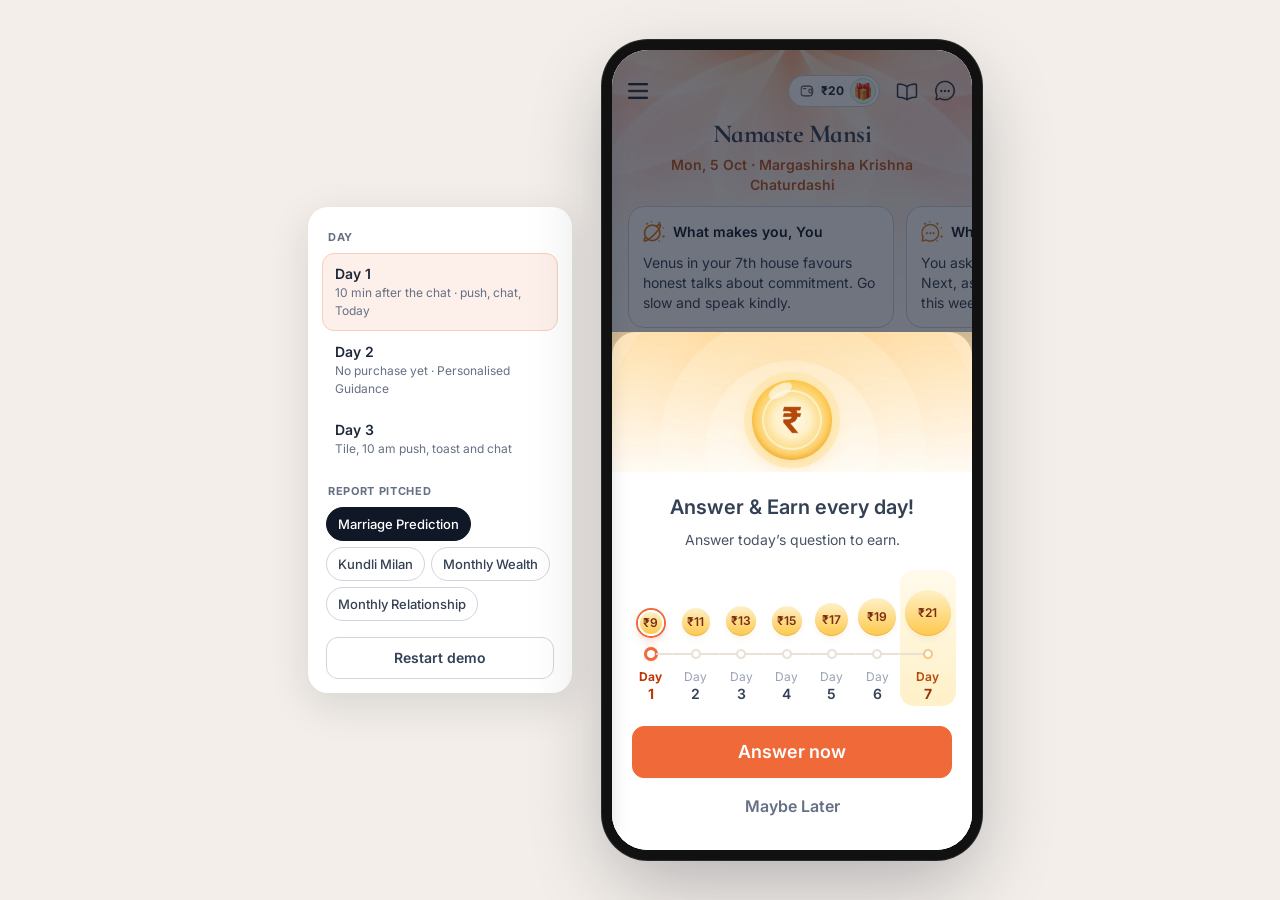
==== commit 7c61e13a: "Replace the demo with the Figma-matched v2 build Every screen is rebuilt from the current Figma (pag" ====
--- a/index.html
+++ b/index.html
@@ -3,1418 +3,53 @@
 <head>
 <meta charset="utf-8">
 <meta name="viewport" content="width=device-width, initial-scale=1, viewport-fit=cover">
-<title>AstroChat · Sell report from Today</title>
-<meta name="description" content="AstroChat: sell a report from the Today page (Hackfest 2026 demo)">
-<meta name="theme-color" content="#FDBA96" id="themeColor">
+<title>AstroChat · Reports demo</title>
+<meta name="description" content="AstroChat: selling a paid report from Today, chat and push, Day 1 to Day 3.">
+<meta name="theme-color" content="#FAD2C4" id="themeColor">
 <meta name="mobile-web-app-capable" content="yes">
 <meta name="apple-mobile-web-app-capable" content="yes">
-<meta name="apple-mobile-web-app-status-bar-style" content="black-translucent">
-<meta name="apple-mobile-web-app-title" content="Report demo">
-<!-- The manifest IS linked, matching astrochat-daily-reward, which is the one
-     build that sits correctly on the bottom of her phone. Without it iOS falls
-     back to the legacy apple-* path and hands the app a window that stops above
-     the home indicator, so every bottom bar ends short of the screen and the OS
-     strip shows below it. That is the gap four CSS attempts could not close.
-     The manifest deliberately carries NO theme_color: that key, not the
-     manifest itself, is what makes iOS 16.4+ paint its own opaque status bar
-     and ignore black-translucent. -->
-<link rel="manifest" href="manifest.webmanifest?v=20261028130239">
-<!-- PNG, not SVG. iOS ignores an SVG apple-touch-icon and SVG manifest icons
-     outright, and an un-iconable manifest is one iOS can decline — dropping the
-     app back onto the legacy apple-* path, which is the path that hands it a
-     window ending above the home indicator. astrochat-daily-reward ships PNGs
-     and sits flush; after the manifest was added it was the only thing left
-     that differed between the two builds. -->
+<meta name="apple-mobile-web-app-status-bar-style" content="default">
+<meta name="apple-mobile-web-app-title" content="Reports demo">
+<link rel="manifest" href="manifest.webmanifest">
 <link rel="apple-touch-icon" href="icons/icon-180.png">
 <link rel="icon" type="image/png" href="icons/icon-192.png">
 <link rel="preconnect" href="https://fonts.googleapis.com">
 <link rel="preconnect" href="https://fonts.gstatic.com" crossorigin>
-<link rel="stylesheet" href="https://fonts.googleapis.com/css2?family=Inter:wght@400;500;600;700&family=Cormorant+Infant:wght@600;700&family=Noto+Sans+Devanagari:wght@400;500;600;700&display=swap">
-<link rel="stylesheet" href="styles.css?v=20261028130239">
-<link rel="stylesheet" href="mobile.css?v=20261028130239">
+<link rel="stylesheet" href="https://fonts.googleapis.com/css2?family=Inter:wght@400;500;600;700;800&family=Cormorant+Infant:wght@700&display=swap">
+<link rel="stylesheet" href="app.css">
 </head>
 <body>
 
-<!-- Journey switcher: lives outside the phone so it is clearly demo chrome, not
-     app UI. Days, not entry points — one person meets this screen repeatedly,
-     nobody ever sees three variants of it. -->
-<aside class="switcher" id="switcher">
-  <!-- The PM brief, built as written: +10 min notification, three reports to
-       pick from, the whole report given away on a demo chart, same ask on
-       days 1-4, silence after. -->
-  <b>PM spec · pick 1 of 3 · ₹49</b>
-  <button type="button" data-day="1" class="on">Day 1 · 10 min after the chat<small>Notification · chat · timeline · Today untouched</small></button>
-  <button type="button" data-day="2">Day 2 · No purchase yet<small>Personalised tile · Hemali’s knock. No chat pitch</small></button>
-  <button type="button" data-day="3">Day 3 · Chat joins in<small>Expert card + personalised + inside the free chat</small></button>
-  <button type="button" data-day="4">Day 4 · Last ask<small>Same as day 3; after today the nudging stops</small></button>
-  <button type="button" data-day="5">Day 5 · Nudging stops<small>Every surface quiet, reports stay reachable</small></button>
-  <hr>
-  <!-- Two people walk these five days and only one of them has paid. The day
-       lines above are written for the one who has not. This picks the other:
-       she bought on day 1, so that report is already on her shelf and from
-       day 2 Today sells the next one instead. Days 2-5 read completely
-       differently with this on, which is why it is a track and not a chip on
-       one screen. -->
-  <b class="sw-lbl">Who is walking the days</b>
-  <div class="sw-lead">
-    <button type="button" data-track="new" class="on">Has not bought</button>
-    <button type="button" data-track="bought">Bought on day 1</button>
+<!-- Demo controls. Docked beside the phone on a laptop; inside the hamburger drawer on a phone. -->
+<aside class="switcher" id="switcher" aria-label="Demo controls">
+  <b class="sw-h">Day</b>
+  <div class="sw-days">
+    <button type="button" data-day="1">Day 1<small>10 min after the chat · push, chat, Today</small></button>
+    <button type="button" data-day="2">Day 2<small>No purchase yet · Personalised Guidance</small></button>
+    <button type="button" data-day="3">Day 3<small>Tile, 10 am push, toast and chat</small></button>
   </div>
-  <hr>
-  <!-- Which report the app pitches. The script pins it to Partner, because
-       that is the house Hemali named; these are here so the same days can be
-       read with the other two books behind it, where the promise is a score
-       and a set of months rather than a face.
-
-       Not labelled "chat pitch": it is six surfaces, not one. The push, the
-       chat bubble, the offer card, the expert ticket, the Today task and the
-       History chapter all read this, so naming only the chat made it look
-       like a control over one screen. -->
-  <b class="sw-lbl">Report pitched · all surfaces</b>
-  <div class="sw-lead">
-    <button type="button" data-lead="partner" class="on">Marriage Prediction</button>
-    <button type="button" data-lead="marriage">Kundli Milan</button>
-    <button type="button" data-lead="relation">Monthly Relationship</button>
-    <button type="button" data-lead="career">Monthly Wealth</button>
+  <b class="sw-h">Report pitched</b>
+  <div class="sw-reps">
+    <button type="button" data-rep="m">Marriage Prediction</button>
+    <button type="button" data-rep="k">Kundli Milan</button>
+    <button type="button" data-rep="w">Monthly Wealth</button>
+    <button type="button" data-rep="r">Monthly Relationship</button>
   </div>
-  <hr>
-  <!-- The bill is ₹49 + ₹9 GST = ₹58, and the wallet comes off it, so three
-       balances are three different last lines on the pay sheet: pays the lot,
-       pays part, pays nothing. The daily reward normally sets this per day,
-       which is why the amounts here are the ones that sit either side of ₹58
-       rather than round numbers. Picking a day puts it back. -->
-  <b class="sw-lbl">Wallet balance · pay sheet</b>
-  <div class="sw-lead">
-    <button type="button" data-wset="0">₹0</button>
-    <button type="button" data-wset="29">₹29</button>
-    <button type="button" data-wset="200">₹200</button>
-  </div>
-  <hr>
-  <button type="button" id="restart" class="ghost">Restart demo</button>
-  <a class="sw-link" href="variations.html">20 attachment variations →</a>
+  <button type="button" class="sw-restart" data-restart>Restart demo</button>
 </aside>
 
 <main class="stage">
-<div class="phone" id="phone">
-
-  <!-- iOS-style status bar. Desktop only; a real phone shows its own. -->
-  <div class="sbar" id="sbar">
-    <span class="sb-t">9:41</span>
-    <span class="sb-i">
-      <svg width="17" height="17" viewBox="0 0 17 17" fill="none"><path d="M8.5 13.2a1 1 0 110 2 1 1 0 010-2zm0-3.1c.9 0 1.7.35 2.3.95l-1 1a1.9 1.9 0 00-2.6 0l-1-1c.6-.6 1.4-.95 2.3-.95zm0-3.1c1.75 0 3.35.7 4.5 1.85l-1 1a5 5 0 00-7 0l-1-1A6.35 6.35 0 018.5 7zm0-3.1c2.6 0 4.95 1.05 6.65 2.75l-1 1a7.9 7.9 0 00-11.3 0l-1-1A9.4 9.4 0 018.5 3.9z" fill="#101828"/></svg>
-      <svg width="17" height="17" viewBox="0 0 17 17" fill="none"><rect x="1" y="10" width="2.6" height="4" rx=".6" fill="#101828"/><rect x="5" y="7.5" width="2.6" height="6.5" rx=".6" fill="#101828"/><rect x="9" y="5" width="2.6" height="9" rx=".6" fill="#101828"/><rect x="13" y="2.5" width="2.6" height="11.5" rx=".6" fill="#101828"/></svg>
-      <svg width="25" height="15" viewBox="0 0 25 15" fill="none"><rect x=".5" y=".5" width="21" height="14" rx="4" stroke="#101828" stroke-opacity=".4"/><rect x="2" y="2" width="18" height="11" rx="2.5" fill="#101828"/><path d="M23 5.2v4.6a2.6 2.6 0 000-4.6z" fill="#101828" fill-opacity=".5"/></svg>
-    </span>
+  <div class="phone" id="phone">
+    <div class="screens" id="screens"></div>
+    <div class="overlay" id="overlay"></div>
+    <div class="dscrim" id="dscrim" hidden></div>
+    <nav class="drawer" id="drawer" aria-label="Demo menu" aria-hidden="true">
+      <div class="dr-head"><div><b>Reports demo</b><span>Pick a day and the report to pitch</span></div><button type="button" class="dr-x" id="drClose" aria-label="Close">✕</button></div>
+      <div class="dr-body" id="drBody"></div>
+    </nav>
   </div>
-
-  <!-- What actually brought her back on day 2 and 3: a push that carries the
-       chapter, not a reminder about minutes. Slides in over the screen on day
-       switch, tap lands in the chat. -->
-  <button class="push-note" id="pushNote" type="button" hidden>
-    <img src="assets/hemali.png" alt="">
-    <span class="pn-t"><span class="pn-top"><b>Astro Hemali</b><small>now</small></span><p id="pushText"></p></span>
-  </button>
-
-  <div class="screens" id="screens">
-
-    <!-- ===================== R.0 · Chat · free minutes over =====================
-         The moment the whole journey turns on. Today it ends with a billing
-         notice; here Hemali's last line stops mid-thought and the chapter she
-         wrote is handed over inside the conversation, where she is reading. -->
-    <section class="screen" id="chat" data-screen="chat">
-      <header class="topnav chat-nav">
-        <!-- data-back, not data-go="today-a". Leaving chat forwards parked chat
-             itself at .behind and grew the stack, so the next Continue Chat
-             brought it back still parked. With no stack this falls through to
-             state.entry, which is Today either way. -->
-        <button class="ic-btn" type="button" data-back aria-label="Back">
-          <svg width="22" height="18" viewBox="0 0 22 18" fill="none"><path d="M21 9H1m0 0 7.5-7.5M1 9l7.5 7.5" stroke="#101828" stroke-width="1.8" stroke-linecap="round" stroke-linejoin="round"/></svg>
-        </button>
-        <img class="cn-av" src="assets/hemali.png" alt="">
-        <span class="cn-t"><b>Astro Hemali</b><small>Available</small></span>
-      </header>
-
-      <div class="scroll chat-scroll" data-scroll>
-        <div class="chat-thread" id="chatThread"></div>
-      </div>
-
-      <!-- The paid route stays exactly where it was. The free chapter above it
-           catches the much larger group who will never pay by the minute. -->
-      <div class="chat-cta">
-        <div class="cc-row">
-          <img src="assets/hemali.png" alt="">
-          <p>Hi Mansi, continue this chat at discounted price of <s>₹25/min</s> <b>₹10/min</b></p>
-        </div>
-        <button class="btn primary" type="button" data-toast="Paid chat is not part of this demo">Continue Chat</button>
-      </div>
-    </section>
-
-    <!-- ===================== R.1 · Today · reply + report ===================== -->
-    <section class="screen on" id="today-a" data-screen="today-a">
-      <header class="head hero-head">
-        <button class="ic-btn" type="button" data-go="menu" aria-label="Menu">
-          <svg width="20" height="16" viewBox="0 0 20 16" fill="none"><path d="M1.14258 13.7139C0.511589 13.7141 0 14.2264 0 14.8574C0.000150681 15.4883 0.511681 15.9998 1.14258 16H18.2861C18.9171 15.9998 19.4286 15.4884 19.4287 14.8574C19.4287 14.2263 18.9172 13.714 18.2861 13.7139H1.14258ZM1.14258 6.85645C0.511681 6.85667 0.000150681 7.36908 0 8C0.000150681 8.63091 0.511681 9.14235 1.14258 9.14258H18.2861C18.9171 9.14243 19.4286 8.63096 19.4287 8C19.4286 7.36904 18.9171 6.8566 18.2861 6.85645H1.14258ZM1.14258 0C0.511589 0.000225688 0 0.512511 0 1.14355C0.000377655 1.77428 0.511822 2.28591 1.14258 2.28613H18.2861C18.917 2.28598 19.4283 1.77432 19.4287 1.14355C19.4287 0.512465 18.9172 0.000150794 18.2861 0H1.14258Z" fill="#1D2939"/></svg>
-        </button>
-        <div class="head-name"><small>Namaste</small><b>Mansi</b></div>
-        <div class="head-r">
-          <button class="wallet" type="button" data-toast="Wallet is not part of this demo">
-            <svg width="18" height="18" viewBox="0 0 18 18" fill="none"><path d="M14.2503 9.00022C14.2503 9.41449 13.9145 9.75028 13.5003 9.75028C13.0861 9.75028 12.7503 9.41449 12.7503 9.00022C12.7503 8.58603 13.0861 8.25024 13.5003 8.25024C13.9145 8.25024 14.2503 8.58603 14.2503 9.00022Z" fill="#2D2D2D"/><path fill-rule="evenodd" clip-rule="evenodd" d="M7.79484 3.6001H9.61911C10.6961 3.60009 11.5492 3.60008 12.2168 3.69461C12.9039 3.79188 13.46 3.99684 13.8986 4.45869C14.4403 5.02917 14.6129 5.7932 14.6757 6.7846C15.014 6.94138 15.2694 7.2729 15.2976 7.69286C15.3001 7.73001 15.3 7.77007 15.3 7.80716V10.193C15.3 10.2301 15.3001 10.2702 15.2976 10.3073C15.2694 10.7273 15.014 11.0588 14.6757 11.2155C14.6129 12.207 14.4403 12.9711 13.8986 13.5415C13.46 14.0034 12.9039 14.2083 12.2168 14.3056C11.5492 14.4001 10.6961 14.4001 9.61911 14.4001H7.79484C6.71783 14.4001 5.86476 14.4001 5.19713 14.3056C4.51004 14.2083 3.9539 14.0034 3.51533 13.5415C3.07676 13.0796 2.88212 12.494 2.78975 11.7705C2.69998 11.0674 2.69999 10.1691 2.7 9.03493V8.9653C2.69999 7.83111 2.69998 6.93279 2.78975 6.22974C2.88212 5.50618 3.07676 4.92054 3.51533 4.45869C3.9539 3.99684 4.51004 3.79188 5.19713 3.69461C5.86476 3.60008 6.71782 3.60009 7.79484 3.6001ZM13.7867 11.3144H12.6516C11.3944 11.3144 10.3186 10.31 10.3186 9.0001C10.3186 7.69025 11.3944 6.68581 12.6516 6.68581H13.7867C13.72 5.85795 13.5692 5.42093 13.2771 5.11327C13.029 4.85209 12.6893 4.69554 12.0997 4.61207C11.4974 4.52679 10.7035 4.52581 9.58608 4.52581H7.8279C6.71041 4.52581 5.91652 4.52679 5.31426 4.61207C4.72465 4.69554 4.38494 4.85209 4.13693 5.11327C3.88891 5.37445 3.74024 5.73218 3.66097 6.35308C3.58 6.98729 3.57906 7.82333 3.57906 9.0001C3.57906 10.1768 3.58 11.0129 3.66097 11.6472C3.74024 12.268 3.88891 12.6257 4.13693 12.8869C4.38494 13.1481 4.72465 13.3047 5.31426 13.3881C5.91652 13.4734 6.71041 13.4744 7.8279 13.4744H9.58608C10.7035 13.4744 11.4974 13.4734 12.0997 13.3881C12.6893 13.3047 13.029 13.1481 13.2771 12.8869C13.5692 12.5793 13.72 12.1423 13.7867 11.3144ZM5.04418 6.53152C5.04418 6.2759 5.24098 6.06867 5.48372 6.06867H7.8279C8.07065 6.06867 8.26744 6.2759 8.26744 6.53152C8.26744 6.78715 8.07065 6.99439 7.8279 6.99439H5.48372C5.24098 6.99439 5.04418 6.78715 5.04418 6.53152ZM14.2296 7.61167H12.6516C11.8174 7.61152 11.1977 8.2649 11.1977 9.0001C11.1977 9.73531 11.8174 10.3887 12.6516 10.3887H14.1767C14.2021 10.3887 14.421 10.3804 14.421 10.183V7.81722C14.421 7.79223 14.4166 7.61973 14.2296 7.61167Z" fill="#2D2D2D"/></svg>
-            <span data-wallet>₹20</span>
-            <i class="gift">🎁</i>
-          </button>
-          <!-- My Reports, out of the hamburger and into the header beside chat.
-               A report she paid for lived two taps inside a menu she has no
-               reason to open; the one shelf in the app that is hers belongs on
-               the same row as the thread. The menu keeps its tile too, so the
-               hamburger is unchanged. -->
-          <button class="ic-btn" type="button" data-go="mine" aria-label="My Reports">
-            <!-- Drawn to the same box and the same weight as the chat glyph
-                 beside it. The first pass sat in a 24 viewBox rendered at 22,
-                 so its ink was a fifth smaller than its neighbour's and the
-                 row looked lopsided. -->
-            <svg width="22" height="22" viewBox="0 0 22 22" fill="none" stroke="#1D2939" stroke-width="1.4" stroke-linecap="round" stroke-linejoin="round">
-              <path d="M11 6.6C8.9 5 5.9 4.1 2.7 4.1c-.64 0-1.15.51-1.15 1.15v10.88c0 .64.51 1.15 1.15 1.15 3.2 0 6.2.92 8.3 2.5 2.1-1.58 5.1-2.5 8.3-2.5.64 0 1.15-.51 1.15-1.15V5.25c0-.64-.51-1.15-1.15-1.15-3.2 0-6.2.92-8.3 2.5Z"/>
-              <path d="M11 6.6v13.18"/>
-            </svg>
-          </button>
-          <button class="ic-btn" type="button" data-chat aria-label="Chats">
-            <svg width="22" height="22" viewBox="0 0 22 22" fill="none"><path d="M11.0005 20.4416C9.34822 20.4523 7.72046 20.0422 6.27047 19.25C6.24143 19.2379 6.21027 19.2316 6.1788 19.2316C6.14734 19.2316 6.11618 19.2379 6.08714 19.25L2.8513 20.1666C2.65326 20.2297 2.44173 20.2372 2.23971 20.1884C2.0377 20.1396 1.85293 20.0363 1.7055 19.8898C1.55807 19.7433 1.45362 19.5592 1.40352 19.3575C1.35341 19.1558 1.35956 18.9443 1.4213 18.7458L2.39297 15.4916C2.41407 15.4355 2.41407 15.3736 2.39297 15.3175C1.39922 13.5012 1.00277 11.4181 1.2599 9.36373C1.51703 7.3094 2.41467 5.38824 3.82542 3.87292C5.23617 2.3576 7.08836 1.32511 9.1191 0.921999C11.1498 0.518886 13.256 0.765626 15.1385 1.6272C17.0211 2.48877 18.5845 3.92141 19.6068 5.72177C20.6291 7.52213 21.0584 9.59874 20.8337 11.6569C20.6091 13.715 19.7419 15.6501 18.3552 17.1875C16.9686 18.7249 15.1329 19.7865 13.1088 20.2216C12.4152 20.3658 11.7089 20.4395 11.0005 20.4416ZM6.1513 17.8108C6.42345 17.8145 6.6907 17.8837 6.93047 18.0125C8.11674 18.663 9.44146 19.0203 10.794 19.0544C12.1465 19.0885 13.4875 18.7985 14.7051 18.2085C15.9226 17.6185 16.9813 16.7458 17.7927 15.6632C18.6041 14.5805 19.1447 13.3194 19.3692 11.9853C19.5938 10.6511 19.4958 9.28254 19.0835 7.99395C18.6712 6.70536 17.9566 5.53413 16.9992 4.57811C16.0419 3.6221 14.8697 2.90904 13.5805 2.49852C12.2914 2.08799 10.9227 1.99192 9.58881 2.21832C8.25236 2.44035 6.98877 2.98007 5.90431 3.79208C4.81986 4.60408 3.94625 5.66463 3.35697 6.88452C2.76768 8.10441 2.47995 9.44798 2.51798 10.8022C2.556 12.1564 2.91867 13.4817 3.57547 14.6666C3.67875 14.8537 3.74406 15.0593 3.76765 15.2717C3.79125 15.484 3.77267 15.699 3.71297 15.9041L2.86047 18.7366L5.69297 17.8841C5.84133 17.8374 5.99576 17.8126 6.1513 17.8108Z" fill="#1D2939"/><circle cx="7.33" cy="11" r="1.15" fill="#1D2939"/><circle cx="11" cy="11" r="1.15" fill="#1D2939"/><circle cx="14.67" cy="11" r="1.15" fill="#1D2939"/></svg>
-          </button>
-        </div>
-        <!-- Shown once, the first time she comes back to Today after reading a
-             report she paid for. Positioned under the book icon by
-             showShelfTip() in app.js. -->
-        <div class="shelf-tip" id="shelfTip" hidden role="status">
-          <i class="st-caret"></i>
-          <span>All your reports are here</span>
-          <button class="st-x" type="button" id="shelfTipX" aria-label="Got it">✕</button>
-        </div>
-      </header>
-
-      <div class="scroll" data-scroll>
-        <div class="hero">
-          <h1>Namaste Mansi</h1>
-          <p class="hero-date">Mon, 5 Oct · Margashirsha Krishna Chaturdashi</p>
-          <div class="ins-list">
-            <div class="ins"><svg viewBox="0 0 24 24" fill="none"><circle cx="12" cy="12" r="7.5" stroke="#DC6803" stroke-width="1.5"/><path d="m5 19 14-14" stroke="#DC6803" stroke-width="1.5" stroke-linecap="round"/></svg><p>Relationships and trust are your strongest themes right now.</p></div>
-            <div class="ins"><svg viewBox="0 0 24 24" fill="none"><path d="M4 11a7 7 0 0114 0 7 7 0 01-7 7H5l1.6-2.2A7 7 0 014 11z" stroke="#DC6803" stroke-width="1.5" stroke-linejoin="round"/><circle cx="8.5" cy="11" r="1" fill="#DC6803"/><circle cx="11.5" cy="11" r="1" fill="#DC6803"/><circle cx="14.5" cy="11" r="1" fill="#DC6803"/></svg><p>Communication with Rahul has started to improve.</p></div>
-            <div class="ins"><svg viewBox="0 0 24 24" fill="none"><path d="M4 5v14h16" stroke="#DC6803" stroke-width="1.5" stroke-linecap="round"/><path d="m7 15 3.5-4 3 2.5L18 8" stroke="#DC6803" stroke-width="1.5" stroke-linecap="round" stroke-linejoin="round"/></svg><p>Some uncertainty around a few decisions is still there.</p></div>
-          </div>
-          <div class="ai-foot"><span class="ai">✦ AI powered</span></div>
-        </div>
-
-        <div class="content">
-          <section class="sec">
-          <div class="sec-head"><span>YOUR EXPERTS</span><a class="lnk" data-toast="Expert list is not part of this demo">Consult Others →</a></div>
-        <!-- A rail, not one card. Hemali's card is Figma 3203:205266 and the
-             rest are 3996:82960, which is a different card rather than a
-             smaller version of hers. Experts only: the report used to ride
-             under here as a ticket stub, saying the same thing the
-             Personalised Guidance tile says a little further down the page. -->
-        <div class="expert-rail" id="expertRail"></div>
-        <!-- Figma 3996:82964. A 50px peek says there is more to the right but
-             not how much more, and once she is three cards in it cannot say
-             where she is. Written by renderRail. -->
-        <div class="rail-dots" id="railDots" aria-hidden="true"></div>
-
-          </section>
-
-          <section class="sec">
-          <div class="sec-head"><span>Daily reward</span><a class="lnk" data-toast="Reminders are not part of this demo"><svg width="12" height="12" viewBox="0 0 16 16" fill="none"><path d="M8 2a4 4 0 0 0-4 4v2.6L3 11h10l-1-2.4V6a4 4 0 0 0-4-4Z" stroke="#667085" stroke-width="1.3" stroke-linejoin="round"/><path d="M6.6 13a1.5 1.5 0 0 0 2.8 0" stroke="#667085" stroke-width="1.3" stroke-linecap="round"/></svg> Remind Me →</a></div>
-        <div class="ladder-wrap" data-ladder id="todayLadder"></div>
-
-        <!-- Every day arrives unanswered, per the daily reward board — the
-             check-in is the day's one job, and Hemali's reply (with the report
-             inside it) is what answering buys. Titles render per day. -->
-        <div class="merged unanswered" id="checkinCard" hidden>
-          <div class="ci-top">
-            <h3 class="rh-t" id="checkinTitle">Day 1 · Answer to get<br><span class="amt">₹9</span> in your wallet</h3>
-            <!-- Figma 2679:10696 — the coin stack sits in a 48x48 slot, bottom-aligned
-                 to the title row, so it reads as the reward not as a decoration. -->
-            <span class="ci-coins" aria-hidden="true"><svg width="32" height="23" viewBox="0 0 32 23" fill="none"><ellipse cx="16" cy="19" rx="15" ry="4" fill="#F79009"/><ellipse cx="16" cy="17" rx="15" ry="4" fill="#FEC84B"/><ellipse cx="16" cy="12.5" rx="15" ry="4" fill="#F79009"/><ellipse cx="16" cy="10.5" rx="15" ry="4" fill="#FEC84B"/><ellipse cx="16" cy="6.5" rx="15" ry="4" fill="#F79009"/><ellipse cx="16" cy="4.5" rx="15" ry="4" fill="#FEC84B"/></svg></span>
-          </div>
-          <p class="q">Aaj is relationship ko lekar aap kaisa feel kar rahe hain?</p>
-          <div class="mood-row pick">
-            <button class="mood-chip" type="button" data-mood><svg class="mi" width="20" height="20" viewBox="0 0 20 20" fill="none"><circle cx="10" cy="10" r="8.25" stroke="#12B76A" stroke-width="1.5"/><circle cx="7.3" cy="8.2" r="1" fill="#12B76A"/><circle cx="12.7" cy="8.2" r="1" fill="#12B76A"/><path d="M6.6 12.2c.9 1.1 2 1.6 3.4 1.6s2.5-.5 3.4-1.6" stroke="#12B76A" stroke-width="1.5" stroke-linecap="round"/></svg>Achha</button>
-            <button class="mood-chip" type="button" data-mood><svg class="mi" width="20" height="20" viewBox="0 0 20 20" fill="none"><circle cx="10" cy="10" r="8.25" stroke="#F79009" stroke-width="1.5"/><circle cx="7.3" cy="8.2" r="1" fill="#F79009"/><circle cx="12.7" cy="8.2" r="1" fill="#F79009"/><path d="M6.8 13h6.4" stroke="#F79009" stroke-width="1.5" stroke-linecap="round"/></svg>Okay</button>
-            <button class="mood-chip" type="button" data-mood><svg class="mi" width="20" height="20" viewBox="0 0 20 20" fill="none"><circle cx="10" cy="10" r="8.25" stroke="#F04438" stroke-width="1.5"/><circle cx="7.3" cy="8.2" r="1" fill="#F04438"/><circle cx="12.7" cy="8.2" r="1" fill="#F04438"/><path d="M6.6 13.9c.9-1.1 2-1.6 3.4-1.6s2.5.5 3.4 1.6" stroke="#F04438" stroke-width="1.5" stroke-linecap="round"/></svg>Pareshaan</button>
-          </div>
-          <p class="social"><span class="faces"><i style="background-image:url(assets/av1.jpg)"></i><i style="background-image:url(assets/av2.jpg)"></i><i style="background-image:url(assets/av3.jpg)"></i></span><span><b>1 Lakh+</b> users earned rewards</span></p>
-        </div>
-
-        <!-- Figma 3144:202274 — answered state: the mood comes back as her own
-             chat bubble, Hemali replies under it, and Continue Chat is the way
-             out of the card. -->
-        <div class="merged" id="answeredCard">
-          <h3 class="rh-t" id="answeredTitle">Day 1 · <span class="amt">₹9</span> added to your wallet</h3>
-          <p class="q">Aaj is relationship ko lekar aap kaisa feel kar rahe hain?</p>
-          <div class="mood-row"><span class="mood-chip">Pareshaan</span></div>
-
-          <div class="reply-row">
-            <img class="av" src="assets/hemali.png" alt="Astro Hemali">
-            <div class="bubble">
-              <b>Today’s answer by Astro Hemali</b>
-              <p>Aaj Rahul ke saath baat aasaani se hogi. Shaam ko ek chhota sa plan banaiye, rishta aur mazboot hoga.</p>
-            </div>
-          </div>
-          <button class="btn primary" type="button" data-toast="Paid chat is not part of this demo">Continue Chat</button>
-        </div>
-
-          </section>
-
-          <section class="sec">
-          <div class="sec-head"><span>PERSONALISED GUIDANCE</span></div>
-          <div class="tiles">
-            <!-- From day 2 the report hook lives here, as the first of the two
-                 tasks — rendered by renderGuideTile(). -->
-            <div class="gslot" id="guideSlot" hidden></div>
-            <!-- Day 1 has no report to offer, so this stands in: the list is
-                 always two tasks, never one. renderGuideTile() swaps them. -->
-            <button class="tile" type="button" id="guideAlt" hidden
-                    data-toast="Kundli matching is not part of this demo">
-              <span class="ti ti-kundli" aria-hidden="true">
-                <svg viewBox="0 0 24 24" fill="none" stroke="currentColor"
-                     stroke-width="1.4" stroke-linejoin="round">
-                  <rect x="1.7" y="1.7" width="20.6" height="20.6" rx="2"/>
-                  <path d="M12 1.7 22.3 12 12 22.3 1.7 12z"/>
-                  <path d="M1.7 1.7 22.3 22.3M22.3 1.7 1.7 22.3"/>
-                </svg>
-              </span>
-              <span class="tt"><b>Match Your Kundli</b><small>You and Rahul, out of 36 gunas</small></span>
-              <svg class="arr" width="18" height="18" viewBox="0 0 16 16" fill="none"><path d="M3.5 8h8.5M8.5 4.2 12.3 8l-3.8 3.8" stroke="#475467" stroke-width="1.6" stroke-linecap="round" stroke-linejoin="round"/></svg>
-            </button>
-            <!-- Hidden while a report is being written: see renderGuideTile().
-                 For those few minutes Personalised Guidance has one job, and a
-                 second task beside it is the page asking her to go do something
-                 else while she waits. -->
-            <button class="tile" type="button" id="guideTarot" data-toast="Tarot is not part of this demo">
-              <img src="assets/tarot.png" alt="">
-              <span class="tt"><b>Ask the Tarot Cards</b><small>3 cards on you and Rahul</small></span>
-              <svg class="arr" width="18" height="18" viewBox="0 0 16 16" fill="none"><path d="M3.5 8h8.5M8.5 4.2 12.3 8l-3.8 3.8" stroke="#475467" stroke-width="1.6" stroke-linecap="round" stroke-linejoin="round"/></svg>
-            </button>
-          </div>
-          </section>
-        </div>
-        <!-- Owners only, and deliberately the quietest thing on the page. The
-             report she has paid for lives in a menu she has no reason to open,
-             so Today owes her one line at the bottom that says where it went.
-             Any louder and it would be Today selling her something she has
-             already bought. -->
-        <button class="my-strip" type="button" id="myStrip" data-go="mine" hidden>
-          <i aria-hidden="true">
-            <svg viewBox="0 0 24 24" fill="none" stroke="currentColor" stroke-width="1.5" stroke-linecap="round" stroke-linejoin="round">
-              <path d="M4 4.6h5.4c1.3 0 2.1.8 2.1 2.1V19c0-1-.8-1.8-1.8-1.8H4zM20 4.6h-5.4c-1.3 0-2.1.8-2.1 2.1V19c0-1 .8-1.8 1.8-1.8H20z"/>
-            </svg>
-          </i>
-          <span id="myStripTx"></span>
-          <em aria-hidden="true">›</em>
-        </button>
-        <div class="pad-nav"></div>
-      </div>
-
-      <nav class="bnav" data-bnav="today"></nav>
-    </section>
-
-    <!-- ===================== R.2 · Report page ===================== -->
-    <section class="screen" id="report" data-screen="report">
-      <div class="scroll" data-scroll>
-        <!-- The nav is a sibling of the hero, not a child of it, so it can be
-             position:sticky — inside the hero's overflow:hidden it could never
-             stick. It floats transparently over the artwork and takes a white
-             surface once the hero has scrolled past. -->
-        <header class="r2-nav" id="r2Nav">
-          <button class="ic-btn" type="button" data-back aria-label="Back">
-            <svg width="22" height="18" viewBox="0 0 22 18" fill="none"><path d="M21 9H1m0 0 7.5-7.5M1 9l7.5 7.5" stroke="#101828" stroke-width="1.8" stroke-linecap="round" stroke-linejoin="round"/></svg>
-          </button>
-          <!-- The sample door used to be a Preview pill up here. It has moved
-               onto the book itself (see paintBookSample): a label floating in
-               the header named nothing you could see, where on the open spread
-               it points at the exact pages it opens. -->
-          <!-- Same wallet pill as the reader, cloned in. -->
-          <div class="r2-nav-r" data-head-clone></div>
-        </header>
-
-        <!-- Full-bleed hero: photo fading to white, with the nav floating on top. -->
-        <div class="r2-hero" id="r2Hero">
-          <!-- Only Partner has a filmed hero. Marriage and Career get a painted
-               ground instead, set on this element by renderReport, which also
-               adds .has-bg to take the video and the rose wash out. -->
-          <!-- Video, not the old 8.7MB gif: a quarter of the weight for a far
-               longer, smoother loop. The audio track is stripped from the file
-               itself, so `muted` is belt-and-braces — nothing can ever play.
-               muted + playsinline are also what let it autoplay on iOS at all;
-               without playsinline iOS takes it fullscreen on first play. -->
-          <!-- No <source> child: two reports are filmed now and renderReport
-               sets `src` on this element per report. A src attribute makes the
-               browser ignore source children anyway, so keeping one would only
-               be a file that never plays. Each path is versioned in REPORTS,
-               because the files keep their names when a clip is recut and an
-               installed home-screen app would otherwise go on playing the take
-               it cached the day it was added. -->
-          <video class="r2-vid" autoplay muted loop playsinline preload="auto"
-                 disableremoteplayback aria-hidden="true" tabindex="-1"></video>
-          <!-- The painted cover, standing closed. The open-book drawing is gone:
-               it was a stock illustration of a book, not this report. -->
-          <div class="r2-bookwrap" id="r2Book"></div>
-        </div>
-
-        <!-- The white card rides up over the bottom of the hero again. Flat on
-             the page the title and stats had nothing holding them together, and
-             the seam between artwork and text read as a gap. -->
-        <div class="r2-card">
-          <h1 id="r2Title">Marriage Prediction Report</h1>
-          <div class="r2-stats">
-            <div><b><span id="r2Rating">4.7</span> <svg class="star" viewBox="0 0 24 24" aria-hidden="true"><path d="M12 3.05 14.9 8.95l6.5.95-4.7 4.6 1.1 6.45L12 17.9 6.2 20.95l1.1-6.45-4.7-4.6 6.5-.95z"/></svg></b><small>Rating</small></div>
-            <i class="r2-div"></i>
-            <div><b id="r2Reads">13,000</b><small>Reads</small></div>
-            <i class="r2-div"></i>
-            <!-- The third stat is the one that differs per report: Partner is
-                 bought once, a Milan can be re-run against anyone, and a Career
-                 edition covers a named quarter. One column, three answers. -->
-            <div><b id="r2Type">One-time</b><small id="r2TypeL">Payment</small></div>
-          </div>
-        </div>
-
-        <!-- Figma 4725:37440. What is already on her shelf, said right under the
-             title. Only one report is written at a time, so if something is
-             still being written this page has to admit it before it offers the
-             next one. Both halves open My Reports. Nothing bought yet means no
-             strip at all, rather than a strip saying zero. -->
-        <div class="r2-strip" id="r2Strip" hidden></div>
-
-        <!-- Below the rating the page follows the v2 board: what the report is,
-             what it answers, what readers found in it, what else is on her
-             chart. The sample moved behind a button — it is a sample, and
-             inlining the whole thing buried every section after it. -->
-        <!-- Centred, carrying on the title card's axis. This block ran left for
-             a while with a host row, a heading and three icon rows under it —
-             "read from your birth chart", "private forever", "in your
-             language" — all of which are true of every report we sell, so it
-             was half a screen of column arguing for none of them. The
-             description and the chips say what it is and what is in it, and
-             the sample door is the only thing here worth tapping. -->
-        <div class="r2-block center">
-          <p class="r2-lead" id="r2Lead"></p>
-          <div class="r2-chips" id="r2Chips"></div>
-          <button class="r2-samp" type="button" id="r2ViewSample">View Sample Report</button>
-        </div>
-
-        <!-- Kundli Milan only, and only after the form. The free calculation
-             has to land somewhere, and it lands here: the score, two kootas
-             open, the rest shut, and the one that failed pulled out with the
-             fact that it is survivable. It sits above the contents list on
-             purpose - she came back from a form and the first thing she should
-             meet is her own result, not a table of contents. -->
-        <div class="r2-block" id="r2Match" hidden></div>
-
-        <!-- What this report answers, in her own words. Nothing is locked, so a
-             chapter ladder would have nothing to shut. -->
-        <div class="r2-block" id="r2Learn"></div>
-
-        <!-- Meet your astrologer used to sit here, between the contents and the
-             reviews. It is gone. She is already the face in the chat, on Today
-             and in the line under the title that says who makes the report, so
-             a card restating her name, her tick and three numbers was the page
-             introducing someone it had introduced twice. The quotes below do
-             the vouching that card was there to do, and they do it with
-             strangers rather than with the seller. -->
-
-        <!-- Not "what readers say": what they found. The quotes that work are
-             the ones naming a thing the report called before it happened. -->
-        <div class="r2-block r2-revblock">
-          <h2 class="r2-h" id="r2RevH">What Users Found</h2>
-          <!-- The rating again, here rather than only in the stat bar: by the
-               time she reaches the quotes the bar is five screens behind her,
-               and a number is what turns four strangers into a sample. -->
-          <p class="rv-sum" id="r2RevSum"></p>
-          <!-- No count line and no "show all" button. The board has both
-               because that product has thousands of reviews; we have four, and
-               a door marked "all reviews" that opens onto the same four is
-               worse than no door. The strip scrolls — that is the whole set. -->
-          <div class="revs" id="r2Revs"></div>
-        </div>
-
-        <!-- Upsells belong on the sell page, not only after the read: someone
-             weighing ₹49 is the person most likely to take a second ₹49. -->
-        <div class="r2-block" id="r2Also">
-          <h2 class="r2-h">You May Also Like</h2>
-          <div class="ur-list" id="r2AlsoList"></div>
-        </div>
-        <div class="pad-buy"></div>
-      </div>
-
-      <div class="buybar">
-        <!-- The one finding that justifies the price, pulled above the CTA. -->
-        <!-- A North Indian kundali, not a dot: this line is the one finding that
-             justifies the price, so the mark beside it says where the finding
-             came from. -->
-        <p class="buy-why">
-          <i aria-hidden="true">
-            <svg viewBox="0 0 16 16" fill="none" stroke="currentColor"
-                 stroke-width="1.1" stroke-linejoin="round">
-              <rect x=".75" y=".75" width="14.5" height="14.5" rx="1.5"/>
-              <path d="M8 .75 15.25 8 8 15.25.75 8z"/>
-              <path d="M.75.75 15.25 15.25M15.25.75.75 15.25"/>
-            </svg>
-          </i>
-          <span id="r2Why"></span>
-        </p>
-        <div class="buy-row">
-          <!-- The discount lives here, not on Today: she has chosen to read more,
-               so the saving is an answer to "why now", not a shout. It is gone
-               once the book is hers — a price beside a paid-for report is the
-               page asking a second time. -->
-          <div class="price" id="r2Price"><b>₹49</b><small><s>₹499</s><i>90% OFF</i></small></div>
-          <!-- Career only. Its window runs out, so the next quarter is a real
-               thing to sell and it sits beside Read rather than replacing it. -->
-          <button class="btn primary grow" type="button" id="r2Again" hidden>Buy next</button>
-          <button class="btn primary grow" type="button" id="r2Cta">Buy Now</button>
-        </div>
-      </div>
-    </section>
-
-    <!-- Payment is no longer a screen of its own — see #sheet-pay, down with
-         the other sheets. -->
-
-    <!-- ===================== PM spec · pick 1 of 3 ===================== -->
-    <section class="screen" id="picker" data-screen="picker">
-      <header class="topnav">
-        <button class="ic-btn" type="button" data-back aria-label="Back">
-          <svg width="22" height="18" viewBox="0 0 22 18" fill="none"><path d="M21 9H1m0 0 7.5-7.5M1 9l7.5 7.5" stroke="#101828" stroke-width="1.8" stroke-linecap="round" stroke-linejoin="round"/></svg>
-        </button>
-        <h2>Reports for you</h2>
-        <button class="chip lang" type="button" data-sheet="lang"><span>English</span> ▾</button>
-      </header>
-
-      <div class="scroll" data-scroll>
-        <p class="pk-lead">Astro Hemali has written 3 reports on your chart. A full sample is open on a demo chart, read it before you decide.</p>
-        <div class="pk-strip"><span>Any one report</span><b>₹49</b><s>₹499</s><i>90% OFF</i></div>
-        <div class="pk-list" id="pkList"></div>
-        <p class="pk-note">Every report comes in the language you choose and in English, and once bought it stays in your Timeline forever.</p>
-        <div class="pad-nav"></div>
-      </div>
-    </section>
-
-    <!-- ===================== R.4b · Kundali Milan details =====================
-         Board 1321:37310. This runs after payment and only for matching: the
-         other two reports are read off her own chart, which the app already
-         holds, so only this one has a second person in it. Asking before the
-         money would be a form standing in front of a purchase; asking after is
-         the report collecting what it needs to be written. -->
-    <section class="screen" id="match" data-screen="match">
-      <header class="topnav">
-        <button class="ic-btn" type="button" data-back aria-label="Back">
-          <svg width="22" height="18" viewBox="0 0 22 18" fill="none"><path d="M21 9H1m0 0 7.5-7.5M1 9l7.5 7.5" stroke="#101828" stroke-width="1.8" stroke-linecap="round" stroke-linejoin="round"/></svg>
-        </button>
-        <h2>Kundali Milan</h2>
-      </header>
-
-      <div class="scroll" data-scroll>
-        <!-- His half is empty and comes first, because it is the only part of
-             this screen that is actually work. Hers is already answered and
-             collapses to a line, so the page opens on three blanks rather than
-             on eight boxes, six of which are filled in. -->
-        <div class="mt-sec">
-          <div class="mt-h">
-            <h3>Boy&rsquo;s details</h3>
-            <!-- A count, not a warning. It names how much is left in the one
-                 unit she cares about, and it is the same chip that turns green
-                 on her own half, so the two sections can be compared at a
-                 glance without reading either of them. -->
-            <span class="mt-chip mt-chip-todo" id="mtBoyChip">3 details left</span>
-          </div>
-          <div class="mt-grp">
-            <div class="mt-name">
-              <label class="fld">
-                <input type="text" id="bName" autocomplete="off" placeholder="Name">
-                <span>Name</span>
-              </label>
-              <!-- Shown only when the chat put a name in the box. It says where
-                   the name came from and that it can go, which is the
-                   difference between a form that remembered something helpful
-                   and a form that has decided who she is marrying. -->
-              <p class="mt-help" id="mtHint" hidden></p>
-            </div>
-            <div class="mt-time">
-              <!-- Side by side, because neither is typed. Both open a picker, so
-                   the box displays a value rather than taking one, and a
-                   display does not need a whole row. -->
-              <div class="fld-row">
-                <label class="fld">
-                  <input type="text" id="bDob" inputmode="numeric" autocomplete="off" placeholder="Date of Birth">
-                  <span>Date of Birth</span>
-                  <i class="fld-ic" aria-hidden="true">
-                    <svg width="24" height="24" viewBox="0 0 24 24" fill="none"><rect x="3" y="5" width="18" height="16" rx="3" stroke="currentColor" stroke-width="1.6"/><path d="M3 10h18M8 3v3M16 3v3" stroke="currentColor" stroke-width="1.6" stroke-linecap="round"/></svg>
-                  </i>
-                  <i class="fld-ic fld-ic-err" aria-hidden="true">
-                    <svg width="20" height="20" viewBox="0 0 24 24" fill="none"><circle cx="12" cy="12" r="10" fill="#F04438"/><path d="M12 7v6M12 16.2v.1" stroke="#fff" stroke-width="2" stroke-linecap="round"/></svg>
-                  </i>
-                </label>
-                <label class="fld">
-                  <input type="text" id="bTime" autocomplete="off" placeholder="Time of Birth">
-                  <span>Time of Birth</span>
-                  <i class="fld-ic" aria-hidden="true">
-                    <svg width="24" height="24" viewBox="0 0 24 24" fill="none"><circle cx="12" cy="12" r="9" stroke="currentColor" stroke-width="1.6"/><path d="M12 7v5l3.2 3.2" stroke="currentColor" stroke-width="1.6" stroke-linecap="round" stroke-linejoin="round"/></svg>
-                  </i>
-                  <i class="fld-ic fld-ic-err" aria-hidden="true">
-                    <svg width="20" height="20" viewBox="0 0 24 24" fill="none"><circle cx="12" cy="12" r="10" fill="#F04438"/><path d="M12 7v6M12 16.2v.1" stroke="#fff" stroke-width="2" stroke-linecap="round"/></svg>
-                  </i>
-                </label>
-              </div>
-              <!-- The one field she may genuinely not have. Without this she
-                   either abandons the form or invents a time, and an invented
-                   time produces a real-looking score that is wrong. -->
-              <label class="mt-chk">
-                <input type="checkbox" id="bNoTime">
-                <i aria-hidden="true"></i>
-                <span>I don&rsquo;t know the exact birth time</span>
-              </label>
-            </div>
-            <div class="mt-city">
-              <label class="fld fld-lead">
-                <input type="text" id="bPlace" autocomplete="off" placeholder="Birth City">
-                <span>Birth city</span>
-                <i class="fld-ic fld-ic-lead" aria-hidden="true">
-                  <svg width="24" height="24" viewBox="0 0 24 24" fill="none"><circle cx="11" cy="11" r="7" stroke="currentColor" stroke-width="1.8"/><path d="m16.2 16.2 3.8 3.8" stroke="currentColor" stroke-width="1.8" stroke-linecap="round"/></svg>
-                </i>
-                <i class="fld-ic fld-ic-err" aria-hidden="true">
-                  <svg width="20" height="20" viewBox="0 0 24 24" fill="none"><circle cx="12" cy="12" r="10" fill="#F04438"/><path d="M12 7v6M12 16.2v.1" stroke="#fff" stroke-width="2" stroke-linecap="round"/></svg>
-                </i>
-              </label>
-              <!-- Over the page, not in it: a list that pushed the rest of the
-                   form down would move the thing she is typing under her
-                   thumb. -->
-              <div class="mt-sugg" id="mtSugg" hidden></div>
-            </div>
-          </div>
-        </div>
-
-        <!-- Hers arrives answered, so it arrives as a receipt. The fields are
-             still there behind Edit — the chart is hers to correct, and a
-             locked box would send her hunting for a profile screen to fix a
-             typo the report is about to be built on. -->
-        <div class="mt-sec mt-sec-girl">
-          <div class="mt-h">
-            <h3>Girl&rsquo;s details</h3>
-            <span class="mt-chip mt-chip-ok" id="mtGirlChip">
-              <svg width="12" height="12" viewBox="0 0 12 12" fill="none" aria-hidden="true"><path d="M2.5 6.3 4.7 8.5 9.5 3.7" stroke="#168045" stroke-width="1.6" stroke-linecap="round" stroke-linejoin="round"/></svg>
-              Added
-            </span>
-            <button class="mt-done" type="button" id="mtGirlDone" hidden>Done</button>
-          </div>
-          <div class="mt-sum" id="mtGirlSum">
-            <span class="mt-av" aria-hidden="true">M</span>
-            <div class="mt-sum-i">
-              <p class="mt-sum-n"><b>Mansi Sharma</b><em>You</em></p>
-              <p id="mtGirlWhen">30 Oct 1996 &middot; 4:20 AM</p>
-              <p id="mtGirlWhere">Pune, Maharashtra</p>
-            </div>
-            <button class="mt-edit" type="button" id="mtGirlEdit">Edit</button>
-          </div>
-          <div class="mt-grp" id="mtGirlForm" hidden>
-            <label class="fld">
-              <input type="text" id="gName" autocomplete="off" placeholder="Name" value="Mansi Sharma">
-              <span>Name</span>
-            </label>
-            <div class="fld-row">
-              <label class="fld">
-                <input type="text" id="gDob" inputmode="numeric" autocomplete="off" placeholder="Date of Birth" value="30/10/1996">
-                <span>Date of Birth</span>
-                <i class="fld-ic" aria-hidden="true">
-                  <svg width="24" height="24" viewBox="0 0 24 24" fill="none"><rect x="3" y="5" width="18" height="16" rx="3" stroke="currentColor" stroke-width="1.6"/><path d="M3 10h18M8 3v3M16 3v3" stroke="currentColor" stroke-width="1.6" stroke-linecap="round"/></svg>
-                </i>
-              </label>
-              <label class="fld">
-                <input type="text" id="gTime" autocomplete="off" placeholder="Time of Birth" value="04:20">
-                <span>Time of Birth</span>
-                <i class="fld-ic" aria-hidden="true">
-                  <svg width="24" height="24" viewBox="0 0 24 24" fill="none"><circle cx="12" cy="12" r="9" stroke="currentColor" stroke-width="1.6"/><path d="M12 7v5l3.2 3.2" stroke="currentColor" stroke-width="1.6" stroke-linecap="round" stroke-linejoin="round"/></svg>
-                </i>
-              </label>
-            </div>
-            <label class="fld fld-lead">
-              <input type="text" id="gPlace" autocomplete="off" placeholder="Birth City" value="Pune, Maharashtra">
-              <span>Birth city</span>
-              <i class="fld-ic fld-ic-lead" aria-hidden="true">
-                <svg width="24" height="24" viewBox="0 0 24 24" fill="none"><circle cx="11" cy="11" r="7" stroke="currentColor" stroke-width="1.8"/><path d="m16.2 16.2 3.8 3.8" stroke="currentColor" stroke-width="1.8" stroke-linecap="round"/></svg>
-              </i>
-            </label>
-            <p class="mt-help">Changes here also update your profile.</p>
-          </div>
-        </div>
-        <div class="pad-cta"></div>
-      </div>
-
-      <div class="mt-foot">
-        <!-- Above the bar rather than in it, so the bar keeps its height and
-             the message arrives over the page it is about. -->
-        <div class="mt-toast" id="mtToast" hidden>
-          <svg width="16" height="16" viewBox="0 0 24 24" fill="none" aria-hidden="true"><circle cx="12" cy="12" r="10" fill="#F04438"/><path d="M12 7v6M12 16.2v.1" stroke="#fff" stroke-width="2" stroke-linecap="round"/></svg>
-          <span></span>
-        </div>
-        <!-- Eight birth details is the most invasive thing this flow asks for.
-             The line costs nothing and answers the question she is actually
-             holding while she types. -->
-        <p class="mt-priv">
-          <svg width="14" height="14" viewBox="0 0 24 24" fill="none" aria-hidden="true"><rect x="4" y="10" width="16" height="11" rx="2.5" stroke="#667085" stroke-width="1.7"/><path d="M8 10V7a4 4 0 1 1 8 0v3" stroke="#667085" stroke-width="1.7" stroke-linecap="round"/></svg>
-          Used only to make your report. Never shared.
-        </p>
-        <!-- Dead until the form is complete. The live-button-that-points-at-the
-             gap was the right call when the gaps were invisible; now the chip
-             overhead counts them down in the open, so the button can say "not
-             yet" and the count says where. Tapping it anyway still marks the
-             first blank and names it. -->
-        <button class="btn primary" type="button" id="mtGo" aria-disabled="true">See Your Compatibility</button>
-      </div>
-    </section>
-
-    <!-- The form has no screen of its own to go to. It returns to the detail
-         page, which rewrites itself around the 28 it just produced — see
-         `matched` on the marriage report. -->
-
-    <!-- ===================== R.3 / R.3c · Sample report =====================
-         The arch is painted once, behind everything, and never moves. The
-         report scrolls over it, so the page reads as pages laid on a wall
-         rather than as one long sheet. The header starts transparent on the
-         arch and only takes a white surface once content is underneath it. -->
-    <section class="screen rp" id="sample" data-screen="sample">
-      <div class="rp-arch" aria-hidden="true"><i class="arch-sun"></i></div>
-
-      <header class="rp-head" id="sampleHead">
-        <button class="ic-btn" type="button" data-back aria-label="Back">
-          <svg width="24" height="24" viewBox="0 0 24 24" fill="none"><path d="M20 12H4m0 0 7-7M4 12l7 7" stroke="#1D2939" stroke-width="1.8" stroke-linecap="round" stroke-linejoin="round"/></svg>
-        </button>
-        <div class="rp-head-r">
-          <!-- The pill is not a readout: the plus is the reason it is a button. -->
-          <button class="wallet rpw" type="button" data-toast="Wallet is not part of this demo">
-            <svg width="20" height="20" viewBox="0 0 18 18" fill="none" aria-hidden="true"><path d="M14.2503 9.00022C14.2503 9.41449 13.9145 9.75028 13.5003 9.75028C13.0861 9.75028 12.7503 9.41449 12.7503 9.00022C12.7503 8.58603 13.0861 8.25024 13.5003 8.25024C13.9145 8.25024 14.2503 8.58603 14.2503 9.00022Z" fill="#2D2D2D"/><path fill-rule="evenodd" clip-rule="evenodd" d="M7.79484 3.6001H9.61911C10.6961 3.60009 11.5492 3.60008 12.2168 3.69461C12.9039 3.79188 13.46 3.99684 13.8986 4.45869C14.4403 5.02917 14.6129 5.7932 14.6757 6.7846C15.014 6.94138 15.2694 7.2729 15.2976 7.69286C15.3001 7.73001 15.3 7.77007 15.3 7.80716V10.193C15.3 10.2301 15.3001 10.2702 15.2976 10.3073C15.2694 10.7273 15.014 11.0588 14.6757 11.2155C14.6129 12.207 14.4403 12.9711 13.8986 13.5415C13.46 14.0034 12.9039 14.2083 12.2168 14.3056C11.5492 14.4001 10.6961 14.4001 9.61911 14.4001H7.79484C6.71783 14.4001 5.86476 14.4001 5.19713 14.3056C4.51004 14.2083 3.9539 14.0034 3.51533 13.5415C3.07676 13.0796 2.88212 12.494 2.78975 11.7705C2.69998 11.0674 2.69999 10.1691 2.7 9.03493V8.9653C2.69999 7.83111 2.69998 6.93279 2.78975 6.22974C2.88212 5.50618 3.07676 4.92054 3.51533 4.45869C3.9539 3.99684 4.51004 3.79188 5.19713 3.69461C5.86476 3.60008 6.71782 3.60009 7.79484 3.6001ZM13.7867 11.3144H12.6516C11.3944 11.3144 10.3186 10.31 10.3186 9.0001C10.3186 7.69025 11.3944 6.68581 12.6516 6.68581H13.7867C13.72 5.85795 13.5692 5.42093 13.2771 5.11327C13.029 4.85209 12.6893 4.69554 12.0997 4.61207C11.4974 4.52679 10.7035 4.52581 9.58608 4.52581H7.8279C6.71041 4.52581 5.91652 4.52679 5.31426 4.61207C4.72465 4.69554 4.38494 4.85209 4.13693 5.11327C3.88891 5.37445 3.74024 5.73218 3.66097 6.35308C3.58 6.98729 3.57906 7.82333 3.57906 9.0001C3.57906 10.1768 3.58 11.0129 3.66097 11.6472C3.74024 12.268 3.88891 12.6257 4.13693 12.8869C4.38494 13.1481 4.72465 13.3047 5.31426 13.3881C5.91652 13.4734 6.71041 13.4744 7.8279 13.4744H9.58608C10.7035 13.4744 11.4974 13.4734 12.0997 13.3881C12.6893 13.3047 13.029 13.1481 13.2771 12.8869C13.5692 12.5793 13.72 12.1423 13.7867 11.3144ZM5.04418 6.53152C5.04418 6.2759 5.24098 6.06867 5.48372 6.06867H7.8279C8.07065 6.06867 8.26744 6.2759 8.26744 6.53152C8.26744 6.78715 8.07065 6.99439 7.8279 6.99439H5.48372C5.24098 6.99439 5.04418 6.78715 5.04418 6.53152ZM14.2296 7.61167H12.6516C11.8174 7.61152 11.1977 8.2649 11.1977 9.0001C11.1977 9.73531 11.8174 10.3887 12.6516 10.3887H14.1767C14.2021 10.3887 14.421 10.3804 14.421 10.183V7.81722C14.421 7.79223 14.4166 7.61973 14.2296 7.61167Z" fill="#2D2D2D"/></svg>
-            <span data-wallet>₹20</span>
-            <svg class="rpw-plus" width="20" height="20" viewBox="0 0 24 24" fill="none" aria-hidden="true"><path fill-rule="evenodd" clip-rule="evenodd" d="M12 2C17.5228 2 22 6.4772 22 12C22 17.5229 17.5228 22 12 22C6.47715 22 2 17.5229 2 12C2 6.4772 6.47715 2 12 2ZM12.75 15C12.75 15.4142 12.4142 15.75 12 15.75C11.5858 15.75 11.25 15.4142 11.25 15V12.75H9C8.58579 12.75 8.25 12.4142 8.25 12C8.25 11.5858 8.58579 11.25 9 11.25H11.25V9C11.25 8.5858 11.5858 8.25 12 8.25C12.4142 8.25 12.75 8.5858 12.75 9V11.25H15C15.4142 11.25 15.75 11.5858 15.75 12C15.75 12.4142 15.4142 12.75 15 12.75H12.75V15Z" fill="#475467"/></svg>
-          </button>
-          <!-- No chat icon here. This header is cloned into the report page and
-               the paid reader too, and in all three the job is reading, not
-               going back to a conversation — the wallet is the only control
-               that belongs in a buying flow. -->
-        </div>
-      </header>
-
-      <div class="scroll" data-scroll>
-        <!-- The sketch is the one thing she cannot have yet, so it is the hero
-             and it is the thing that is blurred. -->
-        <div class="rp-hero">
-          <div class="paper preview" id="samplePaper"></div>
-
-          <button class="rp-lang" type="button" data-sheet="lang">
-            <span id="langChipLabel">Read in English</span>
-            <svg width="18" height="18" viewBox="0 0 16 16" fill="none"><path d="m4 6 4 4 4-4" stroke="#344054" stroke-width="1.6" stroke-linecap="round" stroke-linejoin="round"/></svg>
-          </button>
-        </div>
-
-        <p class="rp-covers"><span>What your report covers</span></p>
-        <div class="rp-secs" id="sampleBody"></div>
-        <div class="pad-buy"></div>
-      </div>
-
-      <!-- Plain white here, unlike the sell page, but carrying the same one
-           finding above the button: the sample is where she decides, so the
-           reason to pay has to be in front of her at the moment she taps. -->
-      <div class="buybar plain">
-        <p class="buy-why">
-          <i aria-hidden="true">
-            <svg viewBox="0 0 16 16" fill="none" stroke="currentColor"
-                 stroke-width="1.1" stroke-linejoin="round">
-              <rect x=".75" y=".75" width="14.5" height="14.5" rx="1.5"/>
-              <path d="M8 .75 15.25 8 8 15.25.75 8z"/>
-              <path d="M.75.75 15.25 15.25M15.25.75.75 15.25"/>
-            </svg>
-          </i>
-          <span id="sampleWhy"></span>
-        </p>
-        <div class="buy-row">
-          <div class="price"><b>₹49</b><small><s>₹499</s><i>90% OFF</i></small></div>
-          <button class="btn primary grow" type="button" id="buyInLang">Buy Now</button>
-        </div>
-      </div>
-    </section>
-
-    <!-- ===================== R.5 / R.6 · Timeline ===================== -->
-    <section class="screen" id="timeline" data-screen="timeline">
-      <header class="head compact">
-        <button class="ic-btn" type="button" data-go="menu" aria-label="Menu">
-          <svg width="20" height="16" viewBox="0 0 20 16" fill="none"><path d="M1.14258 13.7139C0.511589 13.7141 0 14.2264 0 14.8574C0.000150681 15.4883 0.511681 15.9998 1.14258 16H18.2861C18.9171 15.9998 19.4286 15.4884 19.4287 14.8574C19.4287 14.2263 18.9172 13.714 18.2861 13.7139H1.14258ZM1.14258 6.85645C0.511681 6.85667 0.000150681 7.36908 0 8C0.000150681 8.63091 0.511681 9.14235 1.14258 9.14258H18.2861C18.9171 9.14243 19.4286 8.63096 19.4287 8C19.4286 7.36904 18.9171 6.8566 18.2861 6.85645H1.14258ZM1.14258 0C0.511589 0.000225688 0 0.512511 0 1.14355C0.000377655 1.77428 0.511822 2.28591 1.14258 2.28613H18.2861C18.917 2.28598 19.4283 1.77432 19.4287 1.14355C19.4287 0.512465 18.9172 0.000150794 18.2861 0H1.14258Z" fill="#1D2939"/></svg>
-        </button>
-        <div class="head-name"><small>Namaste</small><b>Mansi</b></div>
-        <div class="head-r">
-          <button class="wallet" type="button" data-toast="Wallet is not part of this demo">
-            <svg width="18" height="18" viewBox="0 0 18 18" fill="none"><path d="M14.2503 9.00022C14.2503 9.41449 13.9145 9.75028 13.5003 9.75028C13.0861 9.75028 12.7503 9.41449 12.7503 9.00022C12.7503 8.58603 13.0861 8.25024 13.5003 8.25024C13.9145 8.25024 14.2503 8.58603 14.2503 9.00022Z" fill="#2D2D2D"/><path fill-rule="evenodd" clip-rule="evenodd" d="M7.79484 3.6001H9.61911C10.6961 3.60009 11.5492 3.60008 12.2168 3.69461C12.9039 3.79188 13.46 3.99684 13.8986 4.45869C14.4403 5.02917 14.6129 5.7932 14.6757 6.7846C15.014 6.94138 15.2694 7.2729 15.2976 7.69286C15.3001 7.73001 15.3 7.77007 15.3 7.80716V10.193C15.3 10.2301 15.3001 10.2702 15.2976 10.3073C15.2694 10.7273 15.014 11.0588 14.6757 11.2155C14.6129 12.207 14.4403 12.9711 13.8986 13.5415C13.46 14.0034 12.9039 14.2083 12.2168 14.3056C11.5492 14.4001 10.6961 14.4001 9.61911 14.4001H7.79484C6.71783 14.4001 5.86476 14.4001 5.19713 14.3056C4.51004 14.2083 3.9539 14.0034 3.51533 13.5415C3.07676 13.0796 2.88212 12.494 2.78975 11.7705C2.69998 11.0674 2.69999 10.1691 2.7 9.03493V8.9653C2.69999 7.83111 2.69998 6.93279 2.78975 6.22974C2.88212 5.50618 3.07676 4.92054 3.51533 4.45869C3.9539 3.99684 4.51004 3.79188 5.19713 3.69461C5.86476 3.60008 6.71782 3.60009 7.79484 3.6001ZM13.7867 11.3144H12.6516C11.3944 11.3144 10.3186 10.31 10.3186 9.0001C10.3186 7.69025 11.3944 6.68581 12.6516 6.68581H13.7867C13.72 5.85795 13.5692 5.42093 13.2771 5.11327C13.029 4.85209 12.6893 4.69554 12.0997 4.61207C11.4974 4.52679 10.7035 4.52581 9.58608 4.52581H7.8279C6.71041 4.52581 5.91652 4.52679 5.31426 4.61207C4.72465 4.69554 4.38494 4.85209 4.13693 5.11327C3.88891 5.37445 3.74024 5.73218 3.66097 6.35308C3.58 6.98729 3.57906 7.82333 3.57906 9.0001C3.57906 10.1768 3.58 11.0129 3.66097 11.6472C3.74024 12.268 3.88891 12.6257 4.13693 12.8869C4.38494 13.1481 4.72465 13.3047 5.31426 13.3881C5.91652 13.4734 6.71041 13.4744 7.8279 13.4744H9.58608C10.7035 13.4744 11.4974 13.4734 12.0997 13.3881C12.6893 13.3047 13.029 13.1481 13.2771 12.8869C13.5692 12.5793 13.72 12.1423 13.7867 11.3144ZM5.04418 6.53152C5.04418 6.2759 5.24098 6.06867 5.48372 6.06867H7.8279C8.07065 6.06867 8.26744 6.2759 8.26744 6.53152C8.26744 6.78715 8.07065 6.99439 7.8279 6.99439H5.48372C5.24098 6.99439 5.04418 6.78715 5.04418 6.53152ZM14.2296 7.61167H12.6516C11.8174 7.61152 11.1977 8.2649 11.1977 9.0001C11.1977 9.73531 11.8174 10.3887 12.6516 10.3887H14.1767C14.2021 10.3887 14.421 10.3804 14.421 10.183V7.81722C14.421 7.79223 14.4166 7.61973 14.2296 7.61167Z" fill="#2D2D2D"/></svg>
-            <span data-wallet>₹20</span>
-            <i class="gift">🎁</i>
-          </button>
-          <!-- My Reports, out of the hamburger and into the header beside chat.
-               A report she paid for lived two taps inside a menu she has no
-               reason to open; the one shelf in the app that is hers belongs on
-               the same row as the thread. The menu keeps its tile too, so the
-               hamburger is unchanged. -->
-          <button class="ic-btn" type="button" data-go="mine" aria-label="My Reports">
-            <!-- Drawn to the same box and the same weight as the chat glyph
-                 beside it. The first pass sat in a 24 viewBox rendered at 22,
-                 so its ink was a fifth smaller than its neighbour's and the
-                 row looked lopsided. -->
-            <svg width="22" height="22" viewBox="0 0 22 22" fill="none" stroke="#1D2939" stroke-width="1.4" stroke-linecap="round" stroke-linejoin="round">
-              <path d="M11 6.6C8.9 5 5.9 4.1 2.7 4.1c-.64 0-1.15.51-1.15 1.15v10.88c0 .64.51 1.15 1.15 1.15 3.2 0 6.2.92 8.3 2.5 2.1-1.58 5.1-2.5 8.3-2.5.64 0 1.15-.51 1.15-1.15V5.25c0-.64-.51-1.15-1.15-1.15-3.2 0-6.2.92-8.3 2.5Z"/>
-              <path d="M11 6.6v13.18"/>
-            </svg>
-          </button>
-          <button class="ic-btn" type="button" data-chat aria-label="Chats">
-            <svg width="22" height="22" viewBox="0 0 22 22" fill="none"><path d="M11.0005 20.4416C9.34822 20.4523 7.72046 20.0422 6.27047 19.25C6.24143 19.2379 6.21027 19.2316 6.1788 19.2316C6.14734 19.2316 6.11618 19.2379 6.08714 19.25L2.8513 20.1666C2.65326 20.2297 2.44173 20.2372 2.23971 20.1884C2.0377 20.1396 1.85293 20.0363 1.7055 19.8898C1.55807 19.7433 1.45362 19.5592 1.40352 19.3575C1.35341 19.1558 1.35956 18.9443 1.4213 18.7458L2.39297 15.4916C2.41407 15.4355 2.41407 15.3736 2.39297 15.3175C1.39922 13.5012 1.00277 11.4181 1.2599 9.36373C1.51703 7.3094 2.41467 5.38824 3.82542 3.87292C5.23617 2.3576 7.08836 1.32511 9.1191 0.921999C11.1498 0.518886 13.256 0.765626 15.1385 1.6272C17.0211 2.48877 18.5845 3.92141 19.6068 5.72177C20.6291 7.52213 21.0584 9.59874 20.8337 11.6569C20.6091 13.715 19.7419 15.6501 18.3552 17.1875C16.9686 18.7249 15.1329 19.7865 13.1088 20.2216C12.4152 20.3658 11.7089 20.4395 11.0005 20.4416ZM6.1513 17.8108C6.42345 17.8145 6.6907 17.8837 6.93047 18.0125C8.11674 18.663 9.44146 19.0203 10.794 19.0544C12.1465 19.0885 13.4875 18.7985 14.7051 18.2085C15.9226 17.6185 16.9813 16.7458 17.7927 15.6632C18.6041 14.5805 19.1447 13.3194 19.3692 11.9853C19.5938 10.6511 19.4958 9.28254 19.0835 7.99395C18.6712 6.70536 17.9566 5.53413 16.9992 4.57811C16.0419 3.6221 14.8697 2.90904 13.5805 2.49852C12.2914 2.08799 10.9227 1.99192 9.58881 2.21832C8.25236 2.44035 6.98877 2.98007 5.90431 3.79208C4.81986 4.60408 3.94625 5.66463 3.35697 6.88452C2.76768 8.10441 2.47995 9.44798 2.51798 10.8022C2.556 12.1564 2.91867 13.4817 3.57547 14.6666C3.67875 14.8537 3.74406 15.0593 3.76765 15.2717C3.79125 15.484 3.77267 15.699 3.71297 15.9041L2.86047 18.7366L5.69297 17.8841C5.84133 17.8374 5.99576 17.8126 6.1513 17.8108Z" fill="#1D2939"/><circle cx="7.33" cy="11" r="1.15" fill="#1D2939"/><circle cx="11" cy="11" r="1.15" fill="#1D2939"/><circle cx="14.67" cy="11" r="1.15" fill="#1D2939"/></svg>
-          </button>
-        </div>
-      </header>
-
-      <div class="scroll" data-scroll>
-        <div class="tl-head">
-          <h1>Your Journey</h1>
-          <p>Everything you've explored with AstroChat.</p>
-        </div>
-        <div class="tl-today"><i></i>TODAY</div>
-
-        <div class="tl">
-          <!-- The morning's chapter card — read nudge until chapter 1 is read,
-               buy pitch after, gone once bought. Rendered by renderHistCard(). -->
-          <div class="tl-item" id="tlChap">
-            <time>8:02 AM</time>
-            <!-- No card chrome here. The chat's own offer card drops straight
-                 in and brings its own white panel, so wrapping it in .card put
-                 a box inside a box. -->
-            <div id="tlChapCard"></div>
-          </div>
-
-          <!-- The report entry: swaps between "making" (R.5) and "ready" (R.6) -->
-          <div class="tl-item" id="tlReport">
-            <time id="tlReportTime">10:42 AM</time>
-            <div class="card tl-card">
-              <div class="rep-top">
-                <!-- The report's own book, painted in by paintBought — the
-                     generic book.svg named no report and sold none. -->
-                <span id="repThumb"></span>
-                <div>
-                  <p class="eyebrow">Made by Astro Hemali for you</p>
-                  <b id="repTitle">Marriage Yog report</b>
-                  <p class="rep-status" id="repStatus">Your report is being made</p>
-                </div>
-              </div>
-
-              <div class="steps" id="repSteps">
-                <div class="step" data-step="0"><span class="sdot"></span><p>Taking information from Astro Hemali</p></div>
-                <div class="step" data-step="1"><span class="sdot"></span><p>Preparing your report…</p></div>
-                <div class="step" data-step="2"><span class="sdot"></span><p>Cross-checking with other astrologers</p></div>
-                <div class="step" data-step="3"><span class="sdot"></span><p>Ready to read</p></div>
-              </div>
-
-              <div class="notify" id="repNotify">🔔 We'll notify you when it's ready</div>
-
-              <div class="rep-acts" id="repActs" hidden>
-                <button class="btn outline" type="button" data-toast="Sharing is not part of this demo">Share</button>
-                <button class="btn primary" type="button" data-go="book">Read Report</button>
-              </div>
-            </div>
-          </div>
-
-          <!-- Everything bought before the one above. A day can hold several,
-               and a monthly report bought twice leaves two rows rather than
-               overwriting its own first edition. Rendered by renderBuys(). -->
-          <div id="tlBuys"></div>
-
-          <div class="tl-item">
-            <time>10:15 AM</time>
-            <div class="card tl-card">
-              <div class="rep-top">
-                <span class="av-ring sm"><img src="assets/hemali.png" alt=""><i class="dot"></i></span>
-                <div>
-                  <b>Astro Hemali</b>
-                  <p class="rep-status gray">Session Time: <strong>18 mins</strong></p>
-                </div>
-              </div>
-              <div class="rep-acts">
-                <button class="btn outline grow" type="button" data-chat>View Chat</button>
-                <button class="btn primary grow" type="button" data-chat>Continue Chat</button>
-              </div>
-            </div>
-          </div>
-
-          <div class="tl-item">
-            <time>08:30 AM</time>
-            <div class="card tl-card">
-              <div class="rep-top">
-                <img class="tarot-th" src="assets/tarot.png" alt="">
-                <div>
-                  <b>Ask the Tarot Cards</b>
-                  <p class="rep-status gray">Asked about &lt;Tarot Question&gt;</p>
-                  <button class="lnk-btn" type="button" data-toast="Tarot is not part of this demo">View Reading →</button>
-                </div>
-              </div>
-            </div>
-          </div>
-
-          <div class="tl-item">
-            <time>08:30 AM</time>
-            <div class="card tl-card">
-              <div class="rep-top">
-                <span class="doc-th"></span>
-                <div>
-                  <b>Check your Mulank Report</b>
-                  <p class="rep-status gray">Viewed your Mulank insights</p>
-                </div>
-              </div>
-            </div>
-          </div>
-        </div>
-        <div class="pad-nav"></div>
-      </div>
-
-      <nav class="bnav" data-bnav="timeline"></nav>
-    </section>
-
-    <!-- ===================== R.6b / R.6c · Book opening ===================== -->
-    <section class="screen" id="book" data-screen="book">
-      <!-- Tapping anywhere skips to the report: an animation that cannot be
-           skipped is a toll booth the second time she sees it. -->
-      <div class="book-stage" id="bookStage">
-        <!-- The perspective lives here, not on the stage: it only applies to an
-             element's own children, and the caption is a sibling of the book. -->
-        <div class="book-wrap">
-          <i class="book-halo" aria-hidden="true"></i>
-          <div class="book" id="bookEl">
-            <div class="page" id="bookPage">
-              <p class="eyebrow">MADE BY ASTRO HEMALI</p>
-              <h2 id="bookTitle">Marriage Yog report</h2>
-              <p class="psub">For Mansi · from your chat</p>
-              <hr>
-            </div>
-            <!-- The slab between the two boards. Without it the three-quarter
-                 turn is a flat picture being skewed; with it the book has a
-                 thickness to turn, which is the whole reason to turn it. -->
-            <i class="spine" aria-hidden="true"></i>
-            <div class="cover" id="bookCover"><img src="assets/book.svg" alt=""></div>
-          </div>
-        </div>
-        <p class="book-cap" id="bookCap">Your report is ready</p>
-      </div>
-    </section>
-
-    <!-- ===================== R.7 · Report · read in app ===================== -->
-    <section class="screen rp" id="read" data-screen="read">
-      <div class="rp-arch" aria-hidden="true"><i class="arch-sun"></i></div>
-
-      <!-- Same header as the sample; the right side is painted in by script so
-           the wallet pill and the chat counter cannot drift apart. -->
-      <header class="rp-head" id="readHead">
-        <button class="ic-btn" type="button" data-back aria-label="Back">
-          <svg width="24" height="24" viewBox="0 0 24 24" fill="none"><path d="M20 12H4m0 0 7-7M4 12l7 7" stroke="#1D2939" stroke-width="1.8" stroke-linecap="round" stroke-linejoin="round"/></svg>
-        </button>
-        <div class="rp-head-r" data-head-clone></div>
-      </header>
-
-      <div class="scroll" data-scroll>
-        <!-- Same hero as the sample, with the blur taken off. That is the whole
-             reward of paying, so it should be the first thing she lands on. -->
-        <div class="rp-hero">
-          <!-- Painted by paintPaper(): the art box holds the sketch for Partner
-               and the headline figure for the two reports that have no portrait
-               to draw. -->
-          <div class="paper" id="readPaper"></div>
-
-          <button class="rp-share" type="button" data-toast="Sharing is not part of this demo">
-            <i aria-hidden="true">
-              <svg viewBox="0 0 24 24" fill="currentColor">
-                <path d="M12.04 2C6.58 2 2.13 6.45 2.13 11.91c0 1.75.46 3.46 1.32 4.96L2 22l5.25-1.38a9.87 9.87 0 0 0 4.79 1.22h.01c5.46 0 9.91-4.45 9.91-9.91 0-2.65-1.03-5.14-2.9-7.01A9.82 9.82 0 0 0 12.04 2Zm0 1.67c2.2 0 4.27.86 5.83 2.42a8.2 8.2 0 0 1 2.41 5.82c0 4.54-3.7 8.24-8.25 8.24a8.2 8.2 0 0 1-4.19-1.15l-.3-.18-3.12.82.83-3.04-.2-.31a8.19 8.19 0 0 1-1.26-4.38c0-4.54 3.7-8.24 8.25-8.24Z"/>
-                <path d="M9.3 7.07c-.19-.42-.38-.43-.56-.44h-.48c-.16 0-.43.06-.66.31-.23.25-.86.85-.86 2.06 0 1.21.89 2.39 1.01 2.55.12.17 1.71 2.74 4.23 3.73 2.09.82 2.52.66 2.97.62.46-.04 1.47-.6 1.68-1.18.21-.58.21-1.08.14-1.18-.06-.1-.23-.17-.48-.29-.25-.12-1.47-.73-1.7-.81-.23-.08-.39-.12-.56.12-.17.25-.64.81-.79.98-.14.17-.29.19-.54.06-.25-.12-1.05-.39-2-1.23-.74-.66-1.24-1.47-1.38-1.72-.15-.25-.02-.38.11-.5.11-.11.25-.29.37-.44.12-.14.16-.25.25-.41.08-.17.04-.31-.02-.44-.06-.12-.55-1.34-.73-1.83Z"/>
-              </svg>
-            </i>Share on WhatsApp
-          </button>
-        </div>
-
-        <p class="rp-covers"><span>What your report covers</span></p>
-        <div class="rp-secs" id="readBody"></div>
-        <div class="pad-ask"></div>
-      </div>
-
-      <!-- The report answers questions and raises new ones. This bar is where
-           the new ones go, so it is a live composer and not a banner: the
-           placeholder keeps typing the question she is already half-asking. -->
-      <!-- Figma 3155:12885 "Ask Hemali bar". The named Buy Chat is gone: she
-           has just paid once, and a second price with a button on it reads as
-           another till. The rate takes that corner instead — struck, then
-           today's — and under her name sits the thing she actually wants to
-           know, which is that the reply comes now. The ask itself is a
-           composer: input with its send beside it, so the row looks like
-           somewhere to type rather than somewhere to buy. -->
-      <div class="askbar" id="askBar">
-        <div class="ask-top">
-          <span class="av-ring"><img src="assets/hemali.png" alt=""><i class="dot"></i></span>
-          <span class="ask-who">
-            <b>Astro Hemali</b>
-            <small class="ask-sub">Replies instantly</small>
-          </span>
-          <span class="ask-rate"><s>₹20/min</s><em>₹10/min</em></span>
-        </div>
-        <div class="ask-row">
-          <input class="ask-in" id="askIn" type="text" readonly aria-label="Ask Hemali about your report">
-          <button class="ask-send" type="button" data-chat aria-label="Ask Hemali">
-            <svg width="20" height="20" viewBox="0 0 20 20" fill="none" aria-hidden="true"><path d="M3 10h13m0 0-5-5m5 5-5 5" stroke="currentColor" stroke-width="2" stroke-linecap="round" stroke-linejoin="round"/></svg>
-          </button>
-        </div>
-      </div>
-    </section>
-
-    <!-- ===================== M.1 · App menu =====================
-         The real hamburger, not the demo one — LxCKwlbqHUN45c7CxFAWov
-         1418:17033. Everything here except My Reports and the demo row is the
-         live app's own menu, left inert: the point of drawing it in full is
-         that My Reports has to look like one row among the eight she already
-         knows, and a two-item menu would not have told us whether it does. -->
-    <section class="screen menu-scr" id="menu" data-screen="menu">
-      <header class="mn-head">
-        <span class="mn-who"><b>Hello, Mansi</b><small>+91 98670 82142</small></span>
-        <button class="ic-btn" type="button" data-back aria-label="Close menu">
-          <svg width="20" height="20" viewBox="0 0 20 20" fill="none"><path d="M4 4l12 12M16 4L4 16" stroke="#1D2939" stroke-width="1.8" stroke-linecap="round"/></svg>
-        </button>
-      </header>
-      <div class="scroll" data-scroll>
-        <!-- The three things of hers, as tiles rather than as rows. A flat list
-             of nine made My Reports the second line of a column she scans past;
-             as a tile it is one of three places she keeps her own stuff, and the
-             count sits on it. -->
-        <div class="mn-tiles" id="mnTiles"></div>
-        <section class="mn-free">
-          <h2>Free for you</h2>
-          <!-- The one free thing with a daily reset gets the card; the four
-               evergreen tools share the strip under it. -->
-          <div id="mnTarot"></div>
-          <div class="mn-grid" id="mnGrid"></div>
-        </section>
-        <ul class="mn-list" id="mnList"></ul>
-        <div class="mn-end">
-          <p>Contact us: <a href="#" onclick="return false">help@astrochat.com</a></p>
-          <p class="mn-links">
-            <a href="#" onclick="return false">Terms &amp; Conditions</a>
-            <a href="#" onclick="return false">Privacy Policy</a>
-            <!-- The demo's own controls. On a phone this is the only way to
-                 change day or touchpoint, so it cannot simply be dropped — but
-                 it is not the product, so it shrinks to a glyph in the foot. -->
-            <button class="mn-demo" type="button" id="drDemo" aria-label="Demo controls">
-              <svg viewBox="0 0 16 16" fill="none" stroke="currentColor" stroke-width="1.3" stroke-linecap="round" aria-hidden="true"><path d="M2.5 4.5h11M2.5 11.5h11"/><circle cx="6" cy="4.5" r="1.5" fill="#fff"/><circle cx="10.5" cy="11.5" r="1.5" fill="#fff"/></svg>
-            </button>
-          </p>
-          <p class="mn-ver">Version 9.36.2</p>
-        </div>
-      </div>
-    </section>
-
-    <!-- ===================== M.2 · My Reports =====================
-         Purchased only. A shelf that mixes bought and unbought is a shop with
-         her name on it, and then "My Reports" means nothing. Empty, it says so
-         and puts the three on one horizontal strip - an empty page that only
-         apologises is a dead end. -->
-    <section class="screen" id="mine" data-screen="mine">
-      <header class="topnav">
-        <button class="ic-btn" type="button" data-back aria-label="Back">
-          <svg width="22" height="18" viewBox="0 0 22 18" fill="none"><path d="M21 9H1m0 0 7.5-7.5M1 9l7.5 7.5" stroke="#101828" stroke-width="1.8" stroke-linecap="round" stroke-linejoin="round"/></svg>
-        </button>
-        <h2>My Reports</h2>
-      </header>
-      <div class="scroll" data-scroll>
-        <div id="mineBody"></div>
-        <div class="pad-nav"></div>
-      </div>
-      <!-- It is a tab now, so it carries the bar the other tabs carry. The back
-           arrow above stays: the menu row still opens this page, and from there
-           back is the gesture she expects. -->
-      <nav class="bnav" data-bnav="mine"></nav>
-    </section>
-
-  </div><!-- /.screens -->
-
-  <!-- ===================== Sheets ===================== -->
-  <div class="scrim" id="scrim" hidden></div>
-
-  <!-- Day 1 · Daily reward intro. Fires once she scrolls past the free-chat
-       section, per the daily reward board. It is the first thing competing with
-       the report for the same scroll, which is the point of showing it here. -->
-  <div class="sheet reward-sheet" id="sheet-intro" aria-hidden="true">
-    <div class="sh-art" aria-hidden="true"><span class="coin-lg"><i class="cf"></i><i class="cr"></i><b>₹</b></span></div>
-    <div class="sh-txt">
-      <h3 class="intro-h">Answer &amp; Earn every day!</h3>
-      <p class="sheet-sub intro-sub">Answer today's question to earn.</p>
-    </div>
-    <div class="ladder-wrap" data-ladder></div>
-    <div class="sh-acts">
-      <button class="btn primary" type="button" id="answerNow">Answer now</button>
-      <button class="btn text" type="button" data-close-sheet>Maybe Later</button>
-    </div>
-  </div>
-
-  <!-- Daily reward · after answering. Per the board's J1: the coin, the ladder
-       with today claimed, and tomorrow's amount as the comeback reason. Body is
-       rendered per day — on day 3 the wallet crosses ₹49 and this sheet becomes
-       the report close instead of a comeback ask. -->
-  <div class="sheet reward-sheet" id="sheet-reward" aria-hidden="true">
-    <div class="sh-art" aria-hidden="true"><span class="coin-lg"><i class="cf"></i><i class="cr"></i><b>₹</b></span></div>
-    <div class="sh-txt">
-      <h3 class="intro-h" id="rewardTitle">₹9 added to your wallet!</h3>
-      <p class="sheet-sub intro-sub" id="rewardSub">Come back tomorrow, ₹11 waiting.</p>
-    </div>
-    <div class="ladder-wrap" data-ladder></div>
-    <div class="sh-acts">
-      <button class="btn primary" type="button" id="rewardCta">Remind me for tomorrow</button>
-      <button class="btn text" type="button" data-close-sheet>Done</button>
-    </div>
-  </div>
-
-  <!-- Chapter reader: a full ebook page — paper ground, chart figures in the
-       prose, the sell at the end, price + CTA pinned below. -->
-
-  <!-- Android notification permission, per the board's J1.5. The reward sheet's
-       "remind me" is the in-app yes; this is the OS asking the same thing. -->
-  <div class="notif" id="notifDlg" hidden>
-    <b>Allow AstroChat to send you notifications?</b>
-    <div class="nf-row">
-      <button type="button" id="notifNo">Don't allow</button>
-      <button type="button" id="notifYes">Allow</button>
-    </div>
-  </div>
-
-  <!-- R.3b · Choose language -->
-  <div class="sheet" id="sheet-lang" aria-hidden="true">
-    <div class="grab"></div>
-    <h3>Read the report in</h3>
-    <p class="sheet-sub">See a sample first. Your report comes in the language you pick.</p>
-    <div class="radio-list" id="langList"></div>
-    <button class="btn primary" type="button" id="showSample">Show sample in English</button>
-  </div>
-
-  <!-- Compatibility details, board 3908:14788. Opened from "All 8 areas" on the
-       score card. The close button sits where the pay sheet's does — top of the
-       phone, on the blur, not on the white — because these are the two tall
-       sheets in the app and a cross that moves between them is a cross she has
-       to find twice.
-
-       It carries the sell bar too. This is the surface where she finds out that
-       one of the eight is at zero, which is the single most motivated moment in
-       the flow; closing the sheet to go and look for the button again is where
-       that moment gets spent. -->
-  <!-- Her own four facts, opened from Change on the pay sheet. The same four
-       fields the Kundli Milan form uses, in the same order and the same
-       boxes, because this is the same question asked on a different screen.
-       Saving drops her back on the pay sheet she left, with the price
-       untouched - changing a birth time is a correction, not a new purchase. -->
-  <!-- A page, not a bottom sheet. Onboarding 4885:4899 is a full screen with
-       its own back arrow, and it has to be: this is eight controls and a
-       footnote, which a half-height sheet can only show by scrolling, and the
-       keyboard then eats what is left. So it covers the phone and comes in
-       from the side, the way a screen does. -->
-  <div class="sheet page-sheet" id="sheet-you" aria-hidden="true">
-    <!-- Back, not a grab handle. A full page cannot be dragged shut, so the way
-         out is the arrow, and it lands her on the receipt she left rather than
-         on the page behind it. -->
-    <div class="ps-head">
-      <button class="ps-back" type="button" id="youBack" aria-label="Back">
-        <svg width="24" height="24" viewBox="0 0 24 24" fill="none"><path d="M15 19l-7-7 7-7" stroke="#1D2939" stroke-width="1.8" stroke-linecap="round" stroke-linejoin="round"/></svg>
-      </button>
-    </div>
-    <div class="ps-body">
-    <!-- Onboarding 4885:4899, the screen that collects these four facts in the
-         first place. Same order, same one-per-row stacking, same 24 between
-         them, same gender radios and the same escape hatch under the birth
-         time. She is correcting here what she typed there, so it should be the
-         same form and not a second, shorter one that leaves out a field. -->
-    <h3 class="you-h">Your birth details</h3>
-    <p class="you-sub">Your report is read from these. Fix anything that is wrong.</p>
-    <div class="mt-grp you-grp" id="youForm">
-      <label class="fld">
-        <input type="text" id="yName" autocomplete="off" placeholder="Name">
-        <span>Name</span>
-      </label>
-      <label class="fld">
-        <input type="text" id="yDob" inputmode="numeric" autocomplete="off" placeholder="Date of Birth">
-        <span>Date of Birth</span>
-        <i class="fld-ic" aria-hidden="true">
-          <svg width="24" height="24" viewBox="0 0 24 24" fill="none"><rect x="3" y="5" width="18" height="16" rx="3" stroke="currentColor" stroke-width="1.6"/><path d="M3 10h18M8 3v3M16 3v3" stroke="currentColor" stroke-width="1.6" stroke-linecap="round"/></svg>
-        </i>
-      </label>
-      <div class="mt-gen">
-        <span class="mt-gen-l">Gender</span>
-        <div class="mt-rads">
-          <label class="mt-rad"><input type="radio" name="yGender" value="Male"><i aria-hidden="true"></i><span>Male</span></label>
-          <label class="mt-rad"><input type="radio" name="yGender" value="Female" checked><i aria-hidden="true"></i><span>Female</span></label>
-        </div>
-      </div>
-      <label class="fld">
-        <input type="text" id="yPlace" autocomplete="off" placeholder="Place of Birth">
-        <span>Place of Birth</span>
-      </label>
-      <div class="mt-time">
-        <label class="fld">
-          <input type="text" id="yTime" autocomplete="off" placeholder="Time of Birth">
-          <span>Time of Birth</span>
-          <i class="fld-ic" aria-hidden="true">
-            <svg width="24" height="24" viewBox="0 0 24 24" fill="none"><circle cx="12" cy="12" r="9" stroke="currentColor" stroke-width="1.6"/><path d="M12 7v5l3.2 3.2" stroke="currentColor" stroke-width="1.6" stroke-linecap="round" stroke-linejoin="round"/></svg>
-          </i>
-        </label>
-        <label class="mt-chk">
-          <input type="checkbox" id="yNoTime">
-          <i aria-hidden="true"></i>
-          <span>Don&rsquo;t know my exact time of birth</span>
-        </label>
-        <p class="mt-help">Note: We can still achieve 80% accurate predictions without your time of birth</p>
-      </div>
-    </div>
-    </div>
-    <!-- Pinned under the scroll, not after it. The form is taller than the
-         phone, and a Save that has to be scrolled to is a Save that looks
-         missing. -->
-    <div class="ps-foot">
-      <button class="btn primary" type="button" id="youSave">Save Information</button>
-    </div>
-  </div>
-
-  <!-- Rating, built to SDFication 977:180579. The stars at the foot of the
-       report are only the way in. Tapping one opens this, carrying the count
-       she tapped, and the sentence is asked here where there is room for it.
-       Submit and Skip both count as rated, because the stars were already
-       given before this opened. -->
-  <div class="sheet rate-sheet" id="sheet-rate" aria-hidden="true">
-    <div class="grab"></div>
-    <div class="rs-body">
-      <b class="rs-q">How was this report?</b>
-      <div class="rate-stars big" id="rateSheetStars"></div>
-      <textarea id="rateNote" rows="5" placeholder="Add a comment.."></textarea>
-      <button class="btn primary" type="button" id="rateSubmit">Submit</button>
-      <button class="btn text" type="button" id="rateSkip">Skip</button>
-    </div>
-  </div>
-
-  <div class="sheet guna-sheet" id="sheet-guna" aria-hidden="true">
-    <button class="pays-x" type="button" data-close-sheet aria-label="Close">
-      <svg width="18" height="18" viewBox="0 0 18 18" fill="none"><path d="M4 4l10 10M14 4L4 14" stroke="#1D2939" stroke-width="1.8" stroke-linecap="round"/></svg>
-    </button>
-
-    <!-- The white card is a child rather than the sheet itself, for the same
-         reason the pay sheet does it: the sheet has to span the whole phone so
-         the cross can ride at the top of the screen on the blur. -->
-    <div class="gs-card">
-    <div class="gs-body">
-      <!-- Same three lines as the card, so the sheet reads as that card
-           opened rather than as a second opinion about the same score. -->
-      <div class="gm-top gs-head"><div class="gm-sc" id="gunaHead"></div></div>
-
-      <!-- English by default, Sanskrit one tap away. The names are the reason
-           a 28 is unreadable to most people, and the Sanskrit is what she will
-           hear from everyone else about it, so both have to be here. -->
-      <div class="gs-seg" id="gunaSeg">
-        <button type="button" data-guna-lang="en" class="on">English</button>
-        <button type="button" data-guna-lang="sans">Sanskrit</button>
-      </div>
-
-      <div class="gs-rows" id="gunaRows"></div>
-      <div class="gm-div"></div>
-      <p class="gm-note" id="gunaFoot"></p>
-    </div>
-
-    <div class="buybar">
-      <p class="buy-why">
-        <i aria-hidden="true">
-          <svg viewBox="0 0 16 16" fill="none" stroke="currentColor"
-               stroke-width="1.1" stroke-linejoin="round">
-            <rect x=".75" y=".75" width="14.5" height="14.5" rx="1.5"/>
-            <path d="M8 .75 15.25 8 8 15.25.75 8z"/>
-            <path d="M.75.75 15.25 15.25M15.25.75.75 15.25"/>
-          </svg>
-        </i>
-        <span id="gunaWhy"></span>
-      </p>
-      <div class="buy-row">
-        <div class="price"><b>₹49</b><small><s>₹499</s><i>90% OFF</i></small></div>
-        <button class="btn primary grow" type="button" id="gunaCta">Buy Now</button>
-      </div>
-    </div>
-    </div>
-  </div>
-
-  <!-- R.10 · Pay sheet, board 3360:6875. Was a screen of its own, standing on a
-       blurred copy of the report art. It is a sheet now, and the ground is
-       literally whatever she was on — the detail page or the sample — dimmed
-       and blurred by the scrim. Paying is a thing you do ON a page, not a place
-       you go, and the old version made her leave the page she was deciding
-       about just to see the price of it.
-
-       This also retires the old R.4 buy sheet, which sat between the sample and
-       here saying the same four things with worse arithmetic. One pay surface,
-       reached from the detail page, the sample and the last reward. -->
-  <div class="sheet pay-sheet" id="sheet-pay" aria-hidden="true">
-    <!-- Rides at the top of the phone, on the blur, not on the white — the
-         board puts it there because the sheet's own top edge is already busy
-         with the book straddling it. -->
-    <button class="pays-x" type="button" data-close-sheet aria-label="Close">
-      <svg width="18" height="18" viewBox="0 0 18 18" fill="none"><path d="M4 4l10 10M14 4L4 14" stroke="#1D2939" stroke-width="1.8" stroke-linecap="round"/></svg>
-    </button>
-
-    <!-- Open, and still. The spread is a painting with its own board edges on
-         transparency, so it needs no frame drawn around it. It straddles the
-         sheet's top edge: half on the blur, half on the white. -->
-    <div class="pays-book" id="paysBook"></div>
-
-    <div class="pays-body">
-      <!-- What she is paying for, named at the top of the sheet. The spread
-           above says which book it is but not what it is called, and a sheet
-           that opens straight into arithmetic never states the purchase. -->
-      <div class="pays-top">
-        <h2 id="paysName">Your Future Partner &amp; Marriage Prediction</h2>
-        <p id="paysMeta">One-time payment</p>
-      </div>
-
-      <!-- Only Kundli Milan, and only once the match has been run. The other
-           two reports are bought on a promise; this one is bought on a number
-           she already owns, so the sheet carries it instead of making her
-           remember the page she came from. It sits directly under the title
-           and above the arithmetic on purpose: the last thing she reads
-           before a price should be the reason, and the reason here is that 8
-           points are unaccounted for and the remedy is on the other side of
-           the button. It doubles as the confirm step - both names are here,
-           so she can see the match being paid for is the one she ran. -->
-      <div class="pays-guna" id="paysGuna" hidden>
-        <div class="pg-dial"><b id="paysGunaN">28</b><small id="paysGunaOf">of 36</small></div>
-        <div class="pg-txt">
-          <strong id="paysGunaWho"></strong>
-          <span id="paysGunaWhy"></span>
-        </div>
-        <!-- The whole confirm step, in one word. The two names above it are
-             what the eight fields were for, so showing them is the check and
-             this is only the way back if the check fails. Edit, not Change:
-             the language row three lines down swaps one choice for another,
-             which is a change, and this reopens a form of facts she typed,
-             which is an edit. -->
-        <button class="pg-edit" type="button" id="paysGunaEdit">Edit</button>
-      </div>
-
-      <!-- The other three reports are read off her own chart, so this is their
-           version of the guna strip: who the report is for, shown once before
-           the price. Name and city only. The full date and time said the same
-           thing in four more facts, and a label over it saying "written on
-           your chart" said it a third time. -->
-      <div class="pays-you" id="paysYou" hidden>
-        <span class="py-av" aria-hidden="true">M</span>
-        <div class="py-tx">
-          <strong id="paysYouName">Mansi Sharma</strong>
-          <span id="paysYouWhen">Pune, Maharashtra</span>
-        </div>
-        <!-- Same word, same place and same look as the guna strip's. The whole
-             report is read off these four facts, so a wrong birth time has to
-             be fixable here, before she pays, and not only after a report has
-             already been written on it. -->
-        <button class="pg-edit" type="button" id="paysYouEdit">Edit</button>
-      </div>
-
-      <!-- The one decision left on this sheet, so it is the one row that looks
-           like a control. The globe is what stops it reading as another price
-           line. -->
-      <button class="pays-lang" type="button" id="paysLang">
-        <span>
-          <svg width="18" height="18" viewBox="0 0 24 24" fill="none" stroke="currentColor" stroke-width="1.6" aria-hidden="true"><circle cx="12" cy="12" r="8.5"/><path d="M3.5 12h17M12 3.5c2.2 2.3 3.4 5.3 3.4 8.5S14.2 18.2 12 20.5c-2.2-2.3-3.4-5.3-3.4-8.5S9.8 5.8 12 3.5Z"/></svg>
-          Report in <b id="paysLangName">English</b>
-        </span>
-        <i>Change</i>
-      </button>
-
-      <!-- One grey block, so the arithmetic reads as a receipt rather than as
-           four more lines of the sheet. The "Price details" label is gone —
-           a column of rupee amounts does not need to be introduced. -->
-      <div class="pays-sum">
-        <div class="psr"><span>Report price</span><b>₹499</b></div>
-        <div class="psr"><span>Today's offer (90% off)</span><b>−₹450</b></div>
-        <div class="psr"><span>GST (18%)</span><b id="payGst">+₹9</b></div>
-        <!-- The daily-reward coins pay the bill down, and they are the only
-             green thing here: the streak she has been keeping is what makes
-             the report nearly free. -->
-        <div class="psr off"><span>Wallet money</span><b id="payWal">−₹20</b></div>
-        <div class="psr tot">
-          <span>You pay</span>
-          <b id="payDue"><s>₹499</s> ₹38</b>
-        </div>
-      </div>
-
-      <!-- The method sits beside the button, not under it, so she can see what
-           she is paying with before she commits. -->
-      <div class="pays-act">
-        <button class="paywith" type="button" data-toast="Payment method is not part of this demo">
-          <small>Pay with
-            <svg width="14" height="14" viewBox="0 0 14 14" fill="none" aria-hidden="true"><path d="M3.5 5.5 7 9l3.5-3.5" stroke="#667085" stroke-width="1.6" stroke-linecap="round" stroke-linejoin="round"/></svg>
-          </small>
-          <b>
-            <svg width="20" height="20" viewBox="0 0 20 20" aria-hidden="true"><rect width="20" height="20" rx="5" fill="#5F259F"/><path d="M13.6 6.6h-1.5l-.3-1a1 1 0 0 0-1-.7H8.3v.9h1.9l.3 1H7.3c-1 0-1.8.8-1.8 1.8v.7c0 .8.5 1.4 1.3 1.4h.9v2.4c0 .5.4.9.9.9h.8c.5 0 .9-.4.9-.9v-2.6h1.3l1 3.5h1.1l-1-3.5h.9c.4 0 .7-.3.7-.7V7.3c0-.4-.3-.7-.7-.7Zm-3.3 3.6c0 .4-.3.6-.7.6h-.5c-.3 0-.5-.2-.5-.6V7.6h1.7v2.6Z" fill="#fff"/>
-            </svg>
-            PhonePe
-          </b>
-        </button>
-        <button class="btn primary pay-go" type="button" id="paySubmit">
-          <span class="pg-l">Pay <b>₹38</b></span>
-          <span class="pg-b" aria-hidden="true"><i></i>Paying…</span>
-        </button>
-      </div>
-    </div>
-  </div>
-
-  <!-- Push notification (R.6) -->
-  <div class="push" id="push" hidden>
-    <span class="push-ic"></span>
-    <div class="push-t">
-      <small>AstroChat · now</small>
-      <b id="pushReadyTitle">Your Marriage Yog report is ready</b>
-      <p>Astro Hemali made it for you. Tap to read.</p>
-    </div>
-  </div>
-
-  <div class="toast" id="toast" hidden></div>
-
-  <!-- The light the opened book lets out. It sits outside the screens on
-       purpose: it has to still be on top while the thing underneath it changes
-       from the book to the report, which is what makes the hand-off one
-       movement instead of two pages swapping. -->
-  <i class="blaze" id="blaze" aria-hidden="true"></i>
-
-  <!-- The report's quiet knock on Today. It arrives once the check-in is
-       answered, which is the one moment she has just been given something and
-       is still on the page. Dismissible, because a nudge she cannot close is
-       an ad. Day 1 and Day 3 only — see repToast() in app.js. -->
-  <div class="rtoast" id="repToast" hidden role="status">
-    <span class="rt-who" data-chat>
-      <span class="rt-avw"><img class="rt-av" src="assets/hemali.png" alt=""><i class="rt-dot"></i></span>
-      <span class="rt-tx"><b>From Astro Hemali</b>
-        <span id="repToastLine">Hemali made your Future Partner Report · ₹49</span></span>
-    </span>
-    <span class="rt-acts">
-      <button class="rt-see" type="button" id="repToastSee">See</button>
-      <button class="rt-x" type="button" id="repToastX" aria-label="Dismiss">✕</button>
-    </span>
-  </div>
-
-  <!-- Demo menu: the switcher's controls, reachable from inside the phone. -->
-  <div class="dscrim" id="dscrim" hidden></div>
-  <aside class="drawer" id="drawer" aria-hidden="true" aria-label="Demo menu">
-    <div class="dr-head">
-      <span><b>Sell report from Today</b><span>AstroChat · Hackfest 2026</span></span>
-      <button class="dr-x" type="button" id="drClose" aria-label="Close menu">✕</button>
-    </div>
-    <!-- The switcher itself is moved in here by mobile.js, so the drawer drives
-         the same live buttons (days + touchpoint chips) the desktop dock does. -->
-    <div class="dr-body" id="drBody"></div>
-  </aside>
-
-</div><!-- /.phone -->
 </main>
 
-<script src="data.js?v=20261028130239"></script>
-<script src="app.js?v=20261028130239"></script>
-<script src="mobile.js?v=20261028130239"></script>
+<script src="app.js"></script>
 </body>
 </html>
--- a/app.css
+++ b/app.css
@@ -0,0 +1,709 @@
+/* AstroChat Reports demo · built from Figma "Hackfest 2026", Reports page */
+:root{
+  --g25:#fcfcfd;--g50:#f9fafb;--g100:#f2f4f7;--g200:#eaecf0;--g300:#d0d5dd;--g400:#98a2b3;--g500:#667085;--g600:#475467;--g700:#344054;--g800:#1d2939;--g900:#101828;
+  --brand:#ef6939;--b500:#f28761;--b400:#f5a588;--b700:#bc3606;--b50:#fdf0eb;
+  --ok:#027a48;--ok50:#ecfdf3;--warn7:#b54708;--warm:#5b4636;--paper:#faf6ef;
+  --sans:"Inter",ui-sans-serif,system-ui,-apple-system,"Segoe UI",Roboto,Arial,sans-serif;
+  --serif:"Cormorant Infant",Georgia,serif;
+  --sb:14px; /* top clearance inside the phone frame; the real inset on a phone */
+}
+*{box-sizing:border-box}
+html,body{margin:0;height:100%}
+body{font-family:var(--sans);color:var(--g900);background:#f3eee9;-webkit-font-smoothing:antialiased;
+  display:flex;align-items:center;justify-content:center;gap:40px;min-height:100vh;overflow:hidden}
+button{font:inherit;color:inherit;border:0;background:none;padding:0;cursor:pointer;-webkit-tap-highlight-color:transparent}
+input{font:inherit}
+img{display:block}
+:focus-visible{outline:2px solid var(--brand);outline-offset:2px}
+
+/* ---------- desktop stage ---------- */
+.stage{display:flex;align-items:center;justify-content:center;height:100vh;padding:24px 0}
+.phone{position:relative;width:360px;height:min(800px,calc(100vh - 48px));border-radius:36px;overflow:hidden;background:#fff;
+  box-shadow:0 0 0 10px #111,0 0 0 11px #2b2b2b,0 30px 80px rgba(16,24,40,.3);isolation:isolate}
+
+/* ---------- switcher ---------- */
+.switcher{width:264px;background:#fff;border-radius:20px;padding:18px 14px 14px;box-shadow:0 12px 40px rgba(16,24,40,.12);align-self:center}
+.sw-h{display:block;font:700 11px/16px var(--sans);letter-spacing:.06em;text-transform:uppercase;color:var(--g500);margin:4px 6px 8px}
+.sw-h+div{margin-bottom:14px}
+.sw-days button{display:block;width:100%;text-align:left;padding:10px 12px;border-radius:12px;font:600 14px/20px var(--sans);color:var(--g800);border:1px solid transparent}
+.sw-days button small{display:block;font:400 12px/18px var(--sans);color:var(--g500)}
+.sw-days button:hover{background:var(--g50)}
+.sw-days button.on{background:var(--b50);border-color:#f9cdb9}
+.sw-reps{display:flex;flex-wrap:wrap;gap:6px;padding:0 4px}
+.sw-reps button{padding:7px 11px;border-radius:999px;border:1px solid var(--g300);font:500 13px/18px var(--sans);color:var(--g700)}
+.sw-reps button.on{background:var(--g900);border-color:var(--g900);color:#fff}
+.sw-restart{width:calc(100% - 8px);margin:2px 4px 0;padding:10px;border-radius:12px;border:1px solid var(--g300);font:600 14px/20px var(--sans);color:var(--g700)}
+
+/* ---------- screens ---------- */
+.screens{position:absolute;inset:0;overflow:hidden}
+.screen{position:absolute;inset:0;background:#fff;display:flex;flex-direction:column;overflow:hidden;will-change:transform}
+.screen.in{animation:sIn .28s cubic-bezier(.2,.8,.2,1) both}
+.screen.out{animation:sOut .26s cubic-bezier(.4,0,.6,1) both;pointer-events:none}
+.screen.under{animation:sUnder .28s cubic-bezier(.2,.8,.2,1) both}
+.screen.back-in{animation:sBackIn .26s cubic-bezier(.2,.8,.2,1) both}
+.screen.fade{animation:fadeIn .25s ease both}
+@keyframes sIn{from{transform:translateX(100%)}to{transform:none}}
+@keyframes sOut{from{transform:none}to{transform:translateX(100%)}}
+@keyframes sUnder{from{transform:none}to{transform:translateX(-24%)}}
+@keyframes sBackIn{from{transform:translateX(-24%)}to{transform:none}}
+@keyframes fadeIn{from{opacity:0}to{opacity:1}}
+.scroll{flex:1;overflow-y:auto;overflow-x:hidden;overscroll-behavior:contain;scrollbar-width:none;position:relative}
+.scroll::-webkit-scrollbar{display:none}
+.hrow{display:flex;overflow-x:auto;scrollbar-width:none;scroll-snap-type:x mandatory;-webkit-overflow-scrolling:touch}
+.hrow::-webkit-scrollbar{display:none}
+.hrow{scroll-padding-left:16px}
+.hrow>*{scroll-snap-align:start;flex:none}
+
+/* ---------- Today ---------- */
+.t-head{position:absolute;left:0;right:0;top:0;z-index:20;padding-top:var(--sb);transition:background .25s,box-shadow .25s}
+.t-head.solid{background:#fff;box-shadow:0 1px 0 var(--g200)}
+.t-nav{height:54px;display:flex;align-items:center;gap:12px;padding:0 16px}
+.t-ham{width:28px;height:28px;margin-left:-4px;display:grid;place-items:center}
+.t-ham img{width:19.43px;height:16px}
+.t-greet{opacity:0;transition:opacity .2s;display:flex;flex-direction:column;line-height:1}
+.t-greet small{font:500 10px/12px var(--sans);color:var(--g700)}
+.t-greet b{font:700 22px/26px var(--serif);letter-spacing:-.44px;color:var(--g700)}
+.t-act{flex:1;display:flex;align-items:center;justify-content:flex-end;gap:16px}
+.wchip{height:32px;border:1px solid var(--g300);background:#fff;border-radius:16px;display:flex;align-items:center;gap:6px;padding:0 3px 0 9px}
+.wchip .bal{display:flex;align-items:center;gap:5px;font:700 12px/18px var(--sans);color:var(--g800)}
+.wchip .bal img{width:18px;height:18px}
+.wchip .gift{width:26px;height:26px;border-radius:50%;background:var(--ok50);border:1px solid #abefc6;display:grid;place-items:center;font-size:16px;line-height:1}
+.wchip.bump .bal span{animation:bump .6s ease}
+@keyframes bump{0%{transform:scale(1)}40%{transform:scale(1.35);color:var(--ok)}100%{transform:scale(1)}}
+.ic22{width:22px;height:22px;position:relative}
+.ic22 img{width:22px;height:22px}
+.t-hero{position:relative;padding:calc(var(--sb) + 54px) 0 12px;background:#fad2c4 url(a/hero_bg.webp) center bottom/cover no-repeat}
+.t-hero h1{margin:0;text-align:center;font:700 26px/31px var(--serif);letter-spacing:-.52px;color:var(--g700)}
+.t-hero .date{margin:6px auto 0;width:312px;max-width:calc(100% - 32px);text-align:center;font:600 14px/20px var(--sans);color:var(--warn7);opacity:.9}
+.ins-row{gap:12px;padding:11px 16px 0;scroll-padding-left:16px}
+.ins-row::after{content:"";flex:0 0 4px}
+.ins{width:266px;height:122px;background:#fff;border:1px solid var(--g300);border-radius:16px;padding:14px;display:flex;flex-direction:column;gap:10px;overflow:hidden}
+.ins-h{display:flex;align-items:center;gap:8px;font:600 14px/20px var(--sans);color:var(--g900)}
+.ins-h img{width:22px;height:22px}
+.ins p{margin:0;font:400 14px/20px var(--sans);color:var(--g700);display:-webkit-box;-webkit-line-clamp:3;-webkit-box-orient:vertical;overflow:hidden}
+.dots{display:flex;justify-content:center;gap:2.33px;padding:10px 0 0;height:18px;align-items:center}
+.dots i{width:4.67px;height:4.67px;border-radius:50%;background:var(--g300);transition:all .2s}
+.dots i.on{width:8.17px;border-radius:6px;background:var(--g600)}
+.aip{display:flex;justify-content:flex-end;align-items:center;gap:2px;padding:0 20px 0 0;margin-top:-6px;font:400 12px/18px var(--sans);color:#fec84b}
+.aip img{width:7px;height:7px;transform:scaleY(-1)}
+.t-body{padding:16px 16px 96px;display:flex;flex-direction:column;gap:32px}
+.sec-h{display:flex;justify-content:space-between;align-items:center;font:500 14px/20px var(--sans);color:var(--g600);text-transform:uppercase}
+.sec-h a,.sec-h button{font:500 12px/18px var(--sans);color:var(--g500);text-transform:none}
+
+/* experts */
+.exp-row{gap:12px;margin:18px -16px 0;padding:0 16px;align-items:flex-end}
+.exp-row::after{content:"";flex:0 0 4px}
+.exp-hero{width:266px;border-radius:16px;background:linear-gradient(#7d58a1,#4a3460);padding:0 4px 4px;display:flex;flex-direction:column}
+.exp-ribbon{display:flex;align-items:center;justify-content:center;gap:7px;padding:5px 0 8px;margin-bottom:-3px;font:700 12px/15px var(--sans);color:#fff;text-transform:uppercase}
+.exp-ribbon img{width:15.15px;height:18.17px}
+.exp-ribbon img.gift{width:20px;height:18px}
+.exp-card{background:#fff;border-radius:12.4px;padding:8px 12px;display:flex;gap:10px;box-shadow:0 1.9px 3.8px -1.9px rgba(16,24,40,.06),0 0 15.3px 1.9px rgba(16,24,40,.08)}
+.av68{width:68px;height:68px;flex:none}
+.av68 img{width:68px;height:68px}
+.exp-info{flex:1;display:flex;flex-direction:column;gap:5px;min-width:0}
+.exp-name{font:600 16px/24px var(--sans);color:var(--g700)}
+.rate{display:flex;align-items:center;gap:6px;height:22px}
+.rate s{font:500 12px/18px var(--sans);color:var(--g400)}
+.rate b{font:600 14px/20px var(--sans);color:var(--ok)}
+.btn{display:flex;align-items:center;justify-content:center;gap:8px;border-radius:12px;font:600 14px/20px var(--sans);transition:filter .15s,transform .1s}
+.btn:active{transform:scale(.98)}
+.btn.pri{background:var(--brand);color:#fff;border:1px solid var(--brand);box-shadow:0 1px 2px rgba(16,24,40,.05)}
+.btn.pri:hover{filter:brightness(.96)}
+.btn.sec{background:#fff;color:var(--brand);border:1px solid var(--brand);box-shadow:0 1px 2px rgba(16,24,40,.05)}
+.btn.dis{background:var(--g300);border:1px solid var(--g300);color:#fff;cursor:default}
+.btn.sm{height:36px;padding:0 14px}
+.btn.md{height:40px;padding:0 16px;font-size:16px;line-height:24px}
+.btn.lg{height:44px;padding:0 18px;font-size:16px;line-height:24px}
+.btn.xl{height:48px;padding:0 20px;font-size:16px;line-height:24px}
+.btn.x2{height:52px;padding:0 20px;font-size:18px;line-height:28px}
+.btn.txt{height:40px;color:var(--g500);font-size:16px;line-height:24px}
+.exp-sm{width:266px;background:#fff;border-radius:16px;padding:16px 12px 12px;box-shadow:0 2px 4px -2px rgba(16,24,40,.06),0 0 16px 2px rgba(16,24,40,.08);display:flex;flex-direction:column;gap:10px}
+.exp-sm .top{display:flex;gap:8px;align-items:center}
+.exp-sm .top img{width:50px;height:50px}
+.exp-dots{display:flex;justify-content:center;margin-top:6px}
+.exp-dots img{width:26.17px;height:8px}
+
+/* daily reward */
+.strip{display:flex;height:136px;border-radius:19px 19px 0 0;margin-top:12px;
+  background:radial-gradient(190px 70px at 50% 56%,rgba(254,240,199,.55),rgba(254,240,199,.36) 40%,rgba(254,240,199,.12) 70%,rgba(254,240,199,.03) 88%,rgba(254,240,199,0))}
+.sd{flex:1;display:flex;flex-direction:column;align-items:center;justify-content:flex-end;min-width:0}
+.sd.d7{flex:0 0 56px;border-radius:14px;background:linear-gradient(#fffaeb,#fef0c7)}
+.coin{border-radius:50%;display:grid;place-items:center;font:600 12px/18px var(--sans);color:#7a2e0e;margin-bottom:6px;
+  background:linear-gradient(#fef0c7,#fec84b);box-shadow:inset 0 -1px 0 rgba(0,0,0,.1),0 4px 9px -4px rgba(224,138,0,.22)}
+.coin.today{border:2px solid #fff;box-shadow:0 0 0 2px var(--brand),0 4px 10px -2px rgba(239,105,57,.5)}
+.coin.got{opacity:.85}
+.mk{height:24px;width:100%;display:flex;align-items:center}
+.mk i{flex:1;height:2px;border-radius:1px;background:#eae1d4}
+.mk i.done{background:var(--brand)}
+.mk i.none{background:transparent}
+.mk img{flex:none}
+.mk .chk{width:14px;height:14px;border-radius:50%;background:var(--brand);display:grid;place-items:center;flex:none;margin:0 -1px}
+.mk .chk svg{width:8px;height:8px}
+.sd .lb{padding:2px 0;text-align:center;font:400 12px/18px var(--sans);color:var(--g400)}
+.sd .lb b{display:block;margin-top:-2px;font:600 14px/20px var(--sans);color:var(--g700)}
+.sd.cur .lb,.sd.cur .lb b{font-weight:700;color:var(--b700)}
+.sd.d7 .lb{font-weight:600;color:var(--warn7)}.sd.d7 .lb b{font-weight:700;color:#93370d}
+.ptr{display:flex;height:11px;margin:2px 0 -1px;position:relative;z-index:2}
+.ptr>div{flex:1;display:flex;justify-content:center;align-items:flex-end}
+.ptr>div.d7{flex:0 0 56px}
+.ptr img{width:20px;height:11px}
+.rw-card{border:1px solid var(--g300);border-radius:16px;padding:16px;display:flex;flex-direction:column;gap:16px;
+  background:linear-gradient(#f8f2e8,#fff 50%)}
+.rw-card h3{margin:0;font:700 16px/24px var(--sans);color:var(--g700)}
+.rw-card h3 em{font-style:normal;color:var(--ok)}
+.rw-card .q{margin:0;font:500 14px/20px var(--sans);color:var(--g900)}
+.ans{display:flex;gap:8px}
+.ans button{flex:1;height:40px;border-radius:12px;background:#fff;border:1px solid var(--b400);font:500 14px/20px var(--sans);color:var(--g700);
+  box-shadow:0 1px 2px rgba(16,24,40,.06),0 2px 6px rgba(16,24,40,.1);display:flex;align-items:center;justify-content:center;gap:6px}
+.ans button[disabled]{opacity:.5}
+.ans button.load::before{content:"";width:14px;height:14px;border-radius:50%;border:2px solid var(--b400);border-top-color:var(--brand);animation:spin .8s linear infinite}
+@keyframes spin{to{transform:rotate(360deg)}}
+.rw-done{display:flex;gap:12px;align-items:flex-start}
+.rw-done .ok{width:40px;height:40px;border-radius:50%;background:var(--ok50);display:grid;place-items:center;flex:none;font-size:20px}
+.rw-done p{margin:0;font:400 14px/20px var(--sans);color:var(--g700)}
+.rw-done b{display:block;font:700 16px/24px var(--sans);color:var(--g800);margin-bottom:2px}
+
+/* guidance tiles */
+.tiles{display:flex;flex-direction:column;gap:8px;padding-top:28px}
+.gt{position:relative;height:127px;border-radius:16px;text-align:left;width:100%}
+.gt .motif{position:absolute;left:1px;top:1px;width:326px;height:125px;border-radius:15px;overflow:hidden;pointer-events:none}
+.gt .motif img{width:326px;height:125px}
+.gt .bd{position:absolute;inset:0;border:1px solid var(--g300);border-radius:16px;pointer-events:none}
+.gt .txt{position:absolute;left:78px;right:16px;top:14px;display:flex;flex-direction:column;gap:3px}
+.gt .txt b{font:600 16px/24px var(--sans);color:var(--g900)}
+.gt .txt span{font:500 12px/18px var(--sans);color:var(--g800)}
+.gt .book{position:absolute;left:2px;top:-27px;width:80.33px;height:106px}
+.gt .book img{width:80.33px;height:106px}
+.gt .hook{position:absolute;left:1px;right:1px;top:86px;height:40px;border-radius:0 0 15px 15px;display:flex;align-items:center;gap:7px;padding:0 12px 2px 16px;
+  background:linear-gradient(rgba(255,255,255,0),#fff 58%,#fff)}
+.gt .hook::before{content:"";position:absolute;left:15px;right:15px;top:0;border-top:1px dashed var(--rule,#912018);opacity:.22}
+.gt .hook img{width:14px;height:14px}
+.gt .hook img.arr{width:18px;height:18px}
+.gt .hook span{flex:1;font:500 12px/18px var(--sans);color:var(--g500);white-space:nowrap;overflow:hidden;text-overflow:ellipsis}
+.gt.owned{height:82px;background:#fff}
+.gt.owned .book{left:9px;top:13px;width:56px;height:56px;display:grid;place-items:center}
+.gt.owned .book img{width:54px;height:72px}
+.gt.owned .txt{left:81px;right:100px;top:20px}
+.gt.owned .txt b{white-space:nowrap;overflow:hidden;text-overflow:ellipsis}
+.gt .tag{position:absolute;right:43px;top:31px;background:var(--ok50);border-radius:8px;padding:1px 5px;font:600 12px/18px var(--sans);color:var(--ok)}
+.gt .oarr{position:absolute;right:13px;top:32px;width:18px;height:18px}
+.gt .pdot{width:14px;height:14px;animation:pulse 1.6s ease-in-out infinite}
+@keyframes pulse{50%{opacity:.35}}
+.task{display:flex;align-items:center;gap:12px;padding:12px;border:1px solid var(--g300);border-radius:16px;background:#fff;text-align:left;width:100%}
+.task>img:first-child{width:56px;height:56px}
+.task div{flex:1;display:flex;flex-direction:column;gap:2px}
+.task b{font:600 16px/24px var(--sans);color:var(--g900)}
+.task span{font:400 12px/18px var(--sans);color:var(--g500)}
+.task .arr{width:18px;height:18px}
+
+/* bottom nav */
+.bnav{flex:none;display:flex;padding:0 16px;background:#fff;border-top:1px solid var(--g300);position:relative;z-index:5}
+.bnav button{flex:1;display:flex;flex-direction:column;align-items:center;gap:2px;padding:12px 8px calc(24px + env(safe-area-inset-bottom,0px));font:400 11px/16px var(--sans);color:var(--g500)}
+.bnav img{width:24px;height:24px}
+.bnav button.on{font-weight:600;color:var(--b500)}
+.bnav button.on img{filter:none}
+.bnav button:not(.on) img.act{display:none}
+
+/* ---------- overlays ---------- */
+.overlay{position:absolute;inset:0;z-index:40;pointer-events:none}
+.overlay>*{pointer-events:auto}
+.scrim{position:absolute;inset:0;background:rgba(16,24,40,.6);opacity:0;transition:opacity .25s}
+.scrim.on{opacity:1}
+.sheet{position:absolute;left:0;right:0;bottom:0;background:#fff;border-radius:24px 24px 0 0;transform:translateY(100%);transition:transform .32s cubic-bezier(.2,.8,.2,1);max-height:calc(100% - 40px);display:flex;flex-direction:column}
+.sheet.on{transform:none}
+.sheet .sh-in{overflow-y:auto;scrollbar-width:none}
+.sheet .sh-in::-webkit-scrollbar{display:none}
+.sh-close{position:absolute;right:24px;top:calc(var(--sb) + 12px);width:40px;height:40px;z-index:3;opacity:0;transition:opacity .25s}
+.sh-close.on{opacity:1}
+.sh-close img{width:40px;height:40px}
+.push{position:absolute;left:10px;right:10px;top:calc(var(--sb) + 4px);background:#fcfcfd;border-radius:14px;padding:10px 12px;text-align:left;
+  box-shadow:0 1px 2px rgba(16,24,40,.06),0 1px 3px rgba(16,24,40,.1),0 18px 40px -12px rgba(16,24,40,.35);transform:translateY(-140%);transition:transform .45s cubic-bezier(.2,.9,.25,1.1);display:block;width:auto}
+.push.on{transform:none}
+.push .ph{display:flex;align-items:center;gap:6px;font:400 12px/18px var(--sans);color:var(--g500)}
+.push .ph img{width:16px;height:16px}
+.push b{display:block;margin-top:4px;font:600 14px/20px var(--sans);color:var(--g900)}
+.push p{margin:4px 0 0;font:400 12px/18px var(--sans);color:var(--g700)}
+.toast{position:absolute;left:16px;right:16px;bottom:90px;background:var(--g900);border-radius:8px;padding:10px 6px 10px 12px;display:flex;align-items:center;gap:4px;
+  box-shadow:0 8px 20px -6px rgba(16,24,40,.35);transform:translateY(20px);opacity:0;transition:all .3s ease}
+.toast.on{transform:none;opacity:1}
+.toast .tb{flex:1;display:flex;gap:8px;align-items:center;min-width:0}
+.toast .tb img{width:28px;height:30px;flex:none}
+.toast .tb div{display:flex;flex-direction:column;gap:2px;min-width:0}
+.toast .tb b{font:600 12px/18px var(--sans);color:#fff}
+.toast .tb span{font:400 12px/18px var(--sans);color:#fff;white-space:nowrap;overflow:hidden;text-overflow:ellipsis}
+.toast .see{height:28px;padding:0 12px;border-radius:6px;background:var(--brand);color:#fff;font:600 12px/18px var(--sans)}
+.toast .x{width:32px;height:32px;color:var(--g300);font-size:14px}
+.toast.plain{justify-content:center;padding:12px 16px;font:500 13px/18px var(--sans);color:#fff;bottom:96px}
+
+/* earn sheet */
+.earn .art{height:140px;position:relative;margin:0;background:url(a/earn_art.webp) center top/360px 140px no-repeat}
+.earn .tx{padding:20px 20px 0;text-align:center}
+.earn .tx h2{margin:0;font:600 20px/30px var(--sans);color:var(--g700)}
+.earn .tx p{margin:8px 0 0;font:400 14px/20px var(--sans);color:var(--g600)}
+.earn .strip{margin:20px 16px 0;background:none}
+.earn .acts{padding:20px 20px 24px;display:flex;flex-direction:column;gap:8px}
+
+/* ---------- chat ---------- */
+.chat{background:#f8f4f1}
+.c-head{flex:none;background:#fff;border-bottom:1px solid var(--g200);padding-top:var(--sb)}
+.c-nav{height:60px;display:flex;align-items:center;gap:10px;padding:8px 16px 10px}
+.c-nav .bk{width:32px;height:32px}
+.c-nav .bk img{width:32px;height:32px}
+.c-nav .av{width:36px;height:36px;border-radius:50%}
+.c-nav b{display:block;font:700 16px/24px var(--sans);color:var(--g900)}
+.c-nav .on{display:flex;align-items:center;gap:5px;font:500 12px/18px var(--sans);color:var(--ok)}
+.c-nav .on i{width:6px;height:6px;border-radius:50%;background:var(--ok)}
+.thread{padding:14px 16px 16px;display:flex;flex-direction:column;gap:9px}
+.notice{background:var(--g100);border-radius:10px;padding:9px 14px;text-align:center;font:400 12px/18px var(--sans);color:var(--g600)}
+.notice.end{border:1px solid var(--g300);border-radius:12px;padding:8px;font-size:14px;line-height:20px;color:var(--g700)}
+.gap{display:flex;align-items:center;gap:9px;font:600 12px/18px var(--sans);color:var(--g400);white-space:nowrap}
+.gap::before,.gap::after{content:"";flex:1;height:1px;background:var(--g200)}
+.bub{max-width:276px;padding:9px 12px;font:400 14px/20px var(--sans);color:var(--g800);white-space:pre-line}
+.bub small{display:block;margin-top:2px;font:400 12px/18px var(--sans);color:var(--g400)}
+.bub.h{background:#fff;border-radius:3px 12px 12px 12px;align-self:flex-start}
+.bub.u{background:#fce1d7;border-radius:12px 3px 12px 12px;align-self:flex-end}
+.bub.u small{text-align:right}
+.bub.typing{width:62px;display:flex;gap:4px;padding:14px 14px}
+.bub.typing i{width:7px;height:7px;border-radius:50%;background:var(--g400);animation:tdot 1.1s infinite}
+.bub.typing i:nth-child(2){animation-delay:.15s}.bub.typing i:nth-child(3){animation-delay:.3s}
+@keyframes tdot{0%,60%,100%{opacity:.3;transform:none}30%{opacity:1;transform:translateY(-3px)}}
+.c-bar{flex:none;background:#fff;border-top:1px solid var(--g200);padding:12px 16px calc(12px + env(safe-area-inset-bottom,0px));display:flex;flex-direction:column;gap:10px}
+.c-offer{display:flex;gap:11px;align-items:center;background:var(--b50);border-radius:12px;padding:10px 12px;font:500 12px/18px var(--sans);color:var(--g800)}
+.c-offer img{width:40px;height:40px;border-radius:50%}
+.c-offer s{color:var(--g400)}.c-offer b{color:var(--ok)}
+/* report widget in chat */
+.cw{position:relative;margin-top:32px;border-radius:20px;padding:22px 16px 16px;display:flex;flex-direction:column;isolation:isolate}
+.cw .cbg{position:absolute;inset:0;border-radius:20px;overflow:hidden;z-index:-1;box-shadow:0 12px 28px -12px var(--shadow,rgba(122,46,14,.22))}
+.cw .cbg img{position:absolute;left:144px;top:-78px;width:236px;height:236px;opacity:.35}
+.cw .cbg::after{content:"";position:absolute;left:0;right:0;top:112px;bottom:0;background:linear-gradient(var(--fade0),var(--fade1) 45%,var(--fade2))}
+.cw .cbg::before{content:"";position:absolute;inset:0;border:6px solid #fff;border-radius:20px;z-index:2}
+.cw .cbook{position:absolute;right:9px;top:-34px;width:115px;height:155px}
+.cw .cbook img{width:115px;height:155px}
+.cw h4{margin:0;width:179px;font:700 18px/28px var(--sans);color:var(--tc)}
+.cw .badge{display:flex;align-items:center;gap:8px;margin-top:5px;font:500 14px/20px var(--sans);color:var(--tc)}
+.cw .badge span{opacity:.84}
+.cw .badge .r{display:flex;align-items:center;gap:4px}
+.cw .badge .r img{width:14px;height:14px}
+.cw .badge i{width:1px;height:6px;background:var(--tc);opacity:.35}
+.cw .ben{display:grid;grid-template-columns:1fr 1fr;gap:12px;padding:16px 0;margin-top:20px}
+.cw .ben div{display:flex;gap:10px;align-items:center;font:500 14px/20px var(--sans);color:var(--tc);white-space:pre-line}
+.cw .ben img{width:36px;height:36px;flex:none}
+.cw .lm{align-self:flex-start;display:flex;align-items:center;gap:2px;margin-top:12px;font:600 14px/20px var(--sans);color:var(--b700);border-bottom:1px solid var(--b700)}
+.cw .lm img{width:16px;height:16px}
+.cw .buy{display:flex;align-items:center;gap:32px;margin-top:18px}
+.cw .buy .btn{flex:1;border-radius:8px}
+.price{display:flex;flex-direction:column}
+.price .off{align-self:flex-start;background:var(--ok50);border-radius:4px;padding:2px 6px;font:500 12px/18px var(--sans);color:var(--ok)}
+.price .row{display:flex;align-items:baseline;gap:6px}
+.price .row s{font:400 14px/20px var(--sans);color:var(--g600)}
+.price .row b{font:700 18px/28px var(--sans);color:var(--ok)}
+.cw .lmbtn{margin-top:16px}
+.cw .state{margin-top:46px;display:flex;align-items:center;gap:8px;background:rgba(255,255,255,.7);border-radius:12px;padding:10px 12px;font:600 14px/20px var(--sans);color:var(--g700)}
+.cw .state .pdot{width:14px;height:14px}
+
+/* ---------- report detail ---------- */
+.dp .scroll{background:#fff}
+.dp-nav{position:absolute;left:0;right:0;top:0;z-index:10;padding-top:var(--sb);transition:background .25s,box-shadow .25s}
+.dp-nav.solid{background:#fff;box-shadow:0 1px 0 var(--g200)}
+.dp-nav .in{height:59px;display:flex;align-items:center;justify-content:space-between;padding:0 16px}
+.dp-nav .bk{width:30px;height:26px}
+.dp-nav .bk img{width:30px;height:26px}
+.dp-nav .t{flex:1;margin:0 10px;font:600 16px/24px var(--sans);color:var(--g900);opacity:0;transition:opacity .2s;white-space:nowrap;overflow:hidden;text-overflow:ellipsis}
+.dp-nav.solid .t{opacity:1}
+.dp-nav .wchip .gift{background:none;border:0;padding:0}
+.dp-nav .wchip .gift img{width:26px;height:26px}
+.dp-hero{position:relative;height:calc(407px + var(--sb));border-radius:0 0 24px 24px;overflow:hidden}
+.dp-hero img.bg{position:absolute;left:0;top:0;width:100%;height:100%;object-fit:cover;object-position:50% 100%}
+.dp-hero .hv{position:absolute;left:0;top:0;width:100%;height:100%;object-fit:cover;opacity:0;transition:opacity .4s;transform-origin:50% 0}
+.dp-hero .hv.on{opacity:1}
+.dp-hero .hv-m{object-position:50% 45%;transform:translateY(-32px) scale(1.2)}
+.dp-hero .hv-k{object-position:50% 0;filter:sepia(.3) saturate(1.6) brightness(.8)}
+.dp-hero .hv-w{object-position:50% 0;transform:translateY(-16px)}
+.dp-hero .hv-r{object-position:50% 0;transform:translateY(-28px)}
+.dp-hero::after{content:"";position:absolute;inset:0;background:linear-gradient(rgba(255,255,255,0) 66%,rgba(255,255,255,.9) 94%,#fff 100%);pointer-events:none}
+/* open book on the detail page: shut on the right page, then the cover swings over once and the spread stays open */
+.dp-book{position:absolute;left:50%;top:calc(274px + var(--sb) - 14px);width:211px;height:150px;margin-left:-105.5px;z-index:3;perspective:1100px}
+.dp-book .bk-move{position:absolute;inset:0;animation:bkRise .5s cubic-bezier(.22,.9,.3,1) .1s both,bkCenter 1.9s cubic-bezier(.33,1,.68,1) .9s both}
+.dp-book .spread{position:absolute;left:14px;top:14px;width:183px;height:122.8px;animation:bkReveal 1.9s steps(1,end) .9s both}
+.dp-book::after{content:"";position:absolute;left:31px;right:31px;top:126px;height:16px;border-radius:50%;background:radial-gradient(50% 50% at 50% 50%,rgba(74,24,8,.34),rgba(74,24,8,0) 72%);filter:blur(4px);z-index:-1}
+.dp-book .hinge{position:absolute;left:105.5px;top:18px;width:80px;height:114.5px;transform-style:preserve-3d}
+.dp-book .cov{position:absolute;inset:0;transform-origin:0 50%;transform-style:preserve-3d;animation:bkOpen 1.9s cubic-bezier(.33,1,.68,1) .9s both}
+.dp-book .cov span{position:absolute;inset:0;backface-visibility:hidden;-webkit-backface-visibility:hidden}
+.dp-book .cov .f{background-size:cover;background-position:center;border-radius:1px 4px 4px 1px;box-shadow:3px 0 0 rgba(74,24,8,.25),-6px 10px 20px -8px rgba(74,24,8,.45)}
+.dp-book .cov .f::before{content:"";position:absolute;inset:0;background:linear-gradient(90deg,rgba(0,0,0,.18) 0,rgba(255,255,255,.25) 3%,rgba(0,0,0,.1) 5%,transparent 9%)}
+.dp-book .cov .b{transform:rotateY(180deg);background-size:183px 122.8px;background-position:-11.5px -4px}
+.dp-book .pill{position:absolute;left:29px;top:110px;width:153px;height:30px;border-radius:15px;opacity:0;animation:fadeIn .4s ease 2.7s forwards}
+.dp-book .pill img{width:153px;height:30px}
+.dp-book.done .bk-move,.dp-book.done .spread,.dp-book.done .cov,.dp-book.done .pill{animation-delay:0s;animation-duration:.01s}
+@keyframes bkRise{from{opacity:0;transform:translateY(14px) scale(.97)}to{opacity:1;transform:none}}
+@keyframes bkCenter{0%{translate:-46px 0}78%,100%{translate:0 0}}
+@keyframes bkOpen{0%{transform:rotateY(0)}78%{transform:rotateY(-184deg)}100%{transform:rotateY(-180deg)}}
+@keyframes bkReveal{0%{clip-path:inset(0 0 0 91.5px)}45%,100%{clip-path:inset(0 0 0 0)}}
+/* the tease on the small books: cover comes ajar, holds, shuts */
+.tease{position:absolute;perspective:500px;pointer-events:none}
+.tease .pg{position:absolute;inset:0;border-radius:1px 3px 3px 1px;background:linear-gradient(90deg,#f0e2d2 0,#fffdf8 12%,#fffdf8 80%,#efe6d6 100%);box-shadow:inset 0 0 0 1px rgba(74,24,8,.2),inset 6px 0 10px rgba(74,24,8,.16)}
+.tease .cv{position:absolute;inset:0;background-size:cover;background-position:center;border-radius:1px 3px 3px 1px;transform-origin:0 50%;
+  box-shadow:2px 0 0 rgba(74,24,8,.35),6px 3px 10px -3px rgba(74,24,8,.45);animation:bookAjar 3.6s cubic-bezier(.33,1,.68,1) .7s infinite}
+.tease .cv::before{content:"";position:absolute;inset:0;border-radius:inherit;background:linear-gradient(90deg,rgba(0,0,0,.16) 0,rgba(255,255,255,.22) 3%,rgba(0,0,0,.08) 6%,transparent 10%)}
+@keyframes bookAjar{0%,26%{transform:rotateY(0)}40%{transform:rotateY(-36deg)}48%,82%{transform:rotateY(-30deg)}96%,100%{transform:rotateY(0)}}
+.gt .book .tease{left:12px;top:12px;width:53.5px;height:80px}
+.gt .book .tease .cv{animation-delay:1.1s}
+.gt.owned .book .tease{display:none}
+.cw .cbook .tease{left:14px;top:14px;width:83px;height:124px;perspective:620px}
+.ups .bk{position:relative}
+.ups .bk .tease{left:0;top:0;width:55.3px;height:82.7px}
+.ups:nth-of-type(2) .bk .tease .cv{animation-delay:2.5s}
+@media (prefers-reduced-motion:reduce){.tease .cv,.dp-book *{animation:none!important}.dp-book .pill{opacity:1}.dp-book .cov{transform:rotateY(-180deg)}}
+.dp-card{position:relative;margin:-33px 16px 0;background:#fff;border-radius:20px;padding:44px 16px 16px;display:flex;flex-direction:column;gap:12px;z-index:2}
+.dp-card h1{margin:0;text-align:center;font:700 20px/30px var(--sans);color:var(--g800)}
+.stats{display:flex;align-items:center;gap:10px;padding:0 1px}
+.stats>div{flex:1;text-align:center}
+.stats b{display:flex;align-items:center;justify-content:center;gap:2px;font:700 16px/24px var(--sans);color:var(--g800)}
+.stats b img{width:16px;height:16px}
+.stats span{font:500 12px/18px var(--sans);color:var(--g500)}
+.stats i{width:1px;height:20px;background:var(--g200)}
+.mstat{background:var(--paper);border-radius:12px}
+.mstat button{display:flex;align-items:center;gap:10px;width:100%;padding:10px 10px 10px 12px;text-align:left}
+.mstat button+button{border-top:1px solid var(--g200)}
+.mstat img{width:20px;height:20px}
+.mstat div{flex:1;display:flex;flex-direction:column}
+.mstat b{font:600 14px/20px var(--sans);color:var(--g800)}
+.mstat span{font:500 12px/18px var(--sans);color:var(--g500)}
+.mstat span.w{color:var(--warn7)}
+.mstat .chev{width:16px;height:16px}
+.dp-blk{padding:8px 24px 24px;display:flex;flex-direction:column;gap:14px}
+.dp-blk p{margin:0;text-align:center;font:400 14px/20px var(--sans);color:var(--g700)}
+.chips{display:flex;gap:6px;justify-content:center}
+.chip{display:flex;align-items:center;gap:5px;padding:5px 10px;background:var(--paper);border:1px solid var(--g200);border-radius:999px;font:500 12px/18px var(--sans);color:var(--warm)}
+.chip img{width:12px;height:12px}
+.dp-learn{padding:24px 16px;display:flex;flex-direction:column;gap:16px}
+.dp-learn h2{margin:0;font:700 20px/30px var(--sans);color:var(--g900)}
+.dp-learn h2+small{margin-top:-12px;font:400 14px/20px var(--sans);color:var(--g500)}
+.dp-learn ul{list-style:none;margin:4px 0 0;padding:0;display:flex;flex-direction:column;gap:14px}
+.dp-learn li{display:flex;gap:12px;font:400 16px/24px var(--sans);color:var(--g700)}
+.dp-learn li img{width:24px;height:24px;flex:none}
+.dp-match{padding:24px 16px;display:flex;flex-direction:column;gap:12px}
+.dp-match h2{margin:0;font:700 20px/30px var(--sans);color:var(--g900)}
+.mcard{border:1px solid #eae1d4;border-radius:20px;background:linear-gradient(#f6ebdd,#fff 55%);box-shadow:0 1px 3px rgba(16,24,40,.05);overflow:hidden}
+.mcard .sc{display:flex;align-items:center;gap:16px;padding:20px 20px 16px}
+.mcard .sc div{flex:1}
+.mcard .sc small{display:block;font:400 14px/20px var(--sans);color:var(--warm)}
+.mcard .sc b{display:block;margin-top:2px;font:700 26px/34px var(--sans);color:#7a4a1e}
+.mcard .sc span{display:block;margin-top:2px;font:500 14px/20px var(--sans);color:var(--g800)}
+.mcard .sc img{width:155px;height:36px}
+.mcard .acts{display:flex;gap:12px;padding:0 20px 16px}
+.mcard .acts button{flex:1;height:44px;border:1px solid var(--g300);border-radius:12px;background:#fff;font:600 14px/20px var(--sans);color:var(--g800)}
+.mcard .nadi{display:flex;gap:10px;align-items:center;margin:0 20px;padding:14px 0 16px;border-top:1px solid #eae1d4;font:400 13px/18px var(--sans);color:var(--warm)}
+.mcard .nadi img{width:32px;height:32px}
+.wuf{position:relative;background:var(--paper);padding:24px 0;overflow:hidden}
+.wuf .md{position:absolute;right:-36px;top:-40px;width:112px;height:112px;opacity:.8}
+.wuf h2{margin:0;padding:0 16px;font:700 18px/28px var(--sans);color:var(--g900)}
+.wuf .sum{display:flex;align-items:center;gap:6px;padding:8px 16px 12px;font:400 14px/20px var(--sans);color:var(--g500)}
+.wuf .sum b{font-weight:600;color:var(--g700)}
+.wuf .sum img{width:14px;height:14px}
+.revs{gap:12px;padding:0 16px;align-items:flex-start}
+.revs::after{content:"";flex:0 0 4px}
+.rev{position:relative;width:268px;background:#fffcf5;border:1px solid #eae1d4;border-radius:20px;padding:18px;display:flex;flex-direction:column;gap:14px}
+.rev .qm{position:absolute;right:20px;top:7px;font:700 56px/56px var(--sans);color:#e3d7c6}
+.rev .who{display:flex;gap:12px;align-items:center}
+.rev .who i{width:40px;height:40px;border-radius:20px;background:#f3ece1;display:grid;place-items:center;font:600 14px/20px var(--sans);font-style:normal;color:var(--warm)}
+.rev .who b{display:block;font:600 16px/24px var(--sans);color:var(--g900)}
+.rev .who span{font:400 12px/18px var(--sans);color:var(--g500)}
+.rev p{margin:0;font:400 14px/20px var(--sans);color:var(--g700)}
+.rev .tag{align-self:flex-start;background:#f3ece1;border-radius:999px;padding:5px 10px;font:600 12px/18px var(--sans);color:var(--warm);text-transform:uppercase}
+.yml{padding:24px 0 24px}
+.yml h2{margin:0 16px 8px;font:700 20px/30px var(--sans);color:var(--g900)}
+.ups{display:flex;gap:14px;padding:16px 0;margin:0 16px;border-bottom:1px solid var(--g200);text-align:left;width:calc(100% - 32px)}
+.ups:last-child{border-bottom:0}
+.ups .bk{width:58px;flex:none}
+.ups .bk img{width:83px;height:auto;margin:-12px -12.5px}
+.ups .tx{flex:1;display:flex;flex-direction:column;gap:2px}
+.ups b{font:600 16px/24px var(--sans);color:var(--g900)}
+.ups .rt{display:flex;align-items:center;gap:4px;font:400 14px/20px var(--sans);color:var(--g500)}
+.ups .rt img{width:13px;height:13px}
+.ups .rt strong{font-weight:600;color:var(--g700)}
+.ups .pa{display:flex;align-items:center;justify-content:space-between;padding-top:10px}
+.ups .pa span{font:600 16px/24px var(--sans);color:var(--g900)}
+.ups .pa s{font:400 14px/20px var(--sans);color:var(--g400);margin:0 6px}
+.ups .pa em{font:600 14px/20px var(--sans);font-style:normal;color:var(--ok)}
+.ups .pa .btn{height:40px;padding:0 16px;font-size:16px;line-height:24px}
+.buybar{flex:none;background:#fff;box-shadow:0 -8px 24px rgba(26,18,13,.14),0 -1px 0 rgba(26,18,13,.06);padding-bottom:calc(12px + env(safe-area-inset-bottom,0px));position:relative;z-index:5}
+.buybar .why{display:flex;align-items:center;gap:8px;padding:9px 16px;background:var(--paper);font:500 12px/18px var(--sans);color:var(--warm)}
+.buybar .why img{width:16px;height:16px;flex:none}
+.buybar .row{display:flex;align-items:center;gap:16px;padding:12px 16px 0}
+.bprice{display:flex;flex-direction:column;width:71px}
+.bprice .r{display:flex;align-items:baseline;gap:6px}
+.bprice b{font:700 18px/28px var(--sans);color:var(--ok)}
+.bprice s{font:400 12px/18px var(--sans);color:var(--g400)}
+.bprice>span:last-child{align-self:flex-start;background:var(--ok50);border-radius:5px;padding:2px 5px;font:600 12px/18px var(--sans);color:var(--ok)}
+.buybar .btn{flex:1}
+
+/* ---------- sheets content ---------- */
+.lang{padding:20px;display:flex;flex-direction:column;gap:14px}
+.lang h3{margin:0;font:700 18px/28px var(--sans);color:var(--g900)}
+.lang p{margin:0;font:500 14px/20px var(--sans);color:var(--g600)}
+.opt{display:flex;align-items:center;justify-content:space-between;padding:13px 0;width:100%;font:400 16px/24px var(--sans);color:var(--g700)}
+.opt+.opt{border-top:1px solid var(--g200)}
+.opt i{width:20px;height:20px;border-radius:50%;border:1px solid var(--g300);background:#fff}
+.opt.on{font-weight:600;color:var(--warn7)}
+.opt.on i{border:6px solid var(--brand)}
+.pay{position:relative;padding-top:64px}
+.sheet .obook{position:absolute;left:50%;top:-106px;width:252px;height:169px;margin-left:-126px;z-index:2}
+.sheet .obook img{width:252px;height:169px}
+.sheet .obook.closed{width:87px;height:124px;margin-left:-43px;top:-84px}
+.pay .in{padding:0 16px 20px;display:flex;flex-direction:column;gap:16px}
+.pay .ttl{text-align:center}
+.pay .ttl b{display:block;font:700 18px/28px var(--sans);color:var(--g900)}
+.pay .ttl span{display:block;margin-top:6px;font:400 12px/18px var(--sans);color:var(--g500)}
+.pfor{display:flex;align-items:center;gap:12px;background:var(--b50);border-radius:12px;padding:12px 14px}
+.pfor i{width:40px;height:40px;border-radius:20px;background:#fff;display:grid;place-items:center;font:600 16px/24px var(--sans);font-style:normal;color:var(--brand)}
+.pfor div{flex:1}
+.pfor b{display:block;font:600 14px/20px var(--sans);color:var(--g900)}
+.pfor span{display:block;margin-top:1px;font:400 12px/18px var(--sans);color:var(--g600)}
+.link{font:600 14px/20px var(--sans);color:var(--brand)}
+.plang{display:flex;align-items:center;gap:10px;height:52px;padding:0 14px;border:1px solid var(--g200);border-radius:12px;font:400 14px/20px var(--sans);color:var(--g700)}
+.plang img{width:18px;height:18px}
+.plang b{font-weight:600;color:var(--g900)}
+.plang .link{margin-left:auto}
+.bill{background:var(--g50);border-radius:12px;padding:14px;display:flex;flex-direction:column;gap:10px}
+.bill div{display:flex;justify-content:space-between;font:400 14px/20px var(--sans);color:var(--g600)}
+.bill div span:last-child{color:var(--g700)}
+.bill .wal,.bill .wal span:last-child{color:var(--ok)}
+.bill hr{border:0;border-top:1px solid var(--g200);margin:0}
+.bill .tot{align-items:center}
+.bill .tot>span{font:600 16px/24px var(--sans);color:var(--g900)}
+.bill .tot s{font:400 14px/20px var(--sans);color:var(--g400);margin-right:7px}
+.bill .tot b{font:700 20px/30px var(--sans);color:var(--g900)}
+.pacts{display:flex;align-items:center;gap:12px}
+.pacts .pw{width:96px;display:flex;flex-direction:column;gap:2px}
+.pacts .pw small{display:flex;align-items:center;gap:4px;font:400 12px/18px var(--sans);color:var(--g500)}
+.pacts .pw small img{width:14px;height:14px}
+.pacts .pw b{display:flex;align-items:center;gap:6px;font:700 16px/24px var(--sans);color:var(--g800)}
+.pacts .pw b img{width:20px;height:20px}
+.pacts .btn{flex:1}
+.compat{border:1px solid #eae1d4;border-radius:20px 20px 0 0;overflow:hidden}
+.compat .sch{display:flex;gap:16px;align-items:center;padding:20px 20px 18px;background:linear-gradient(#f6ebdd,#fff)}
+.compat .sch div{flex:1}
+.compat .sch small{display:block;font:400 14px/20px var(--sans);color:var(--warm)}
+.compat .sch b{display:block;margin-top:2px;font:700 26px/34px var(--sans);color:#7a4a1e}
+.compat .sch span{display:block;margin-top:2px;font:500 14px/20px var(--sans);color:var(--g800)}
+.compat .sch img{width:155px;height:36px}
+.seg{margin:0 20px 8px;background:#f7f2ea;border-radius:12px;padding:3px;display:flex}
+.seg button{flex:1;height:38px;border-radius:10px;font:500 14px/20px var(--sans);color:var(--warm);border:1px solid transparent}
+.seg button.on{background:#fff;border-color:#eae1d4;font-weight:600;color:var(--g800)}
+.kootas{padding:4px 20px 8px}
+.koota{display:flex;align-items:center;gap:12px;padding:8px 0}
+.koota>img{width:32px;height:32px}
+.koota b{flex:1;font:500 15px/22px var(--sans);color:var(--g800)}
+.koota span{font:600 14px/20px var(--sans);color:var(--warm)}
+.koota.low span{color:#b42318}
+.compat .ft{display:flex;gap:10px;align-items:center;margin:0 20px;padding:14px 0 18px;border-top:1px solid #eae1d4;font:400 13px/18px var(--sans);color:var(--warm)}
+.compat .ft img{width:18px;height:18px}
+
+/* ---------- form pages ---------- */
+.fp-top{flex:none;padding-top:var(--sb);background:#fff}
+.fp-top .in{display:flex;align-items:center;gap:12px;height:56px;padding:0 16px}
+.fp-top .in img{width:24px;height:24px}
+.fp-top h1{margin:0;font:700 20px/30px var(--sans);color:var(--g800)}
+.fp-top.k .in{gap:16px;height:52px;border-bottom:1px solid var(--g200)}
+.fp-top.k h1{font:700 18px/28px var(--sans);color:var(--g900)}
+.fbody{padding:6px 16px 24px;display:flex;flex-direction:column;gap:16px}
+.fbody>p.hint{margin:0;font:400 14px/20px var(--sans);color:var(--g500)}
+.fld{position:relative;padding-top:8px}
+.fld .box{height:56px;border:1px solid var(--g300);border-radius:12px;display:flex;align-items:center;padding:0 14px 0 16px;background:#fff;transition:border-color .15s,box-shadow .15s}
+.fld .box:focus-within{border-color:var(--brand);box-shadow:0 0 0 4px rgba(239,105,57,.12)}
+.fld input{flex:1;min-width:0;border:0;outline:0;background:transparent;font:400 16px/24px var(--sans);color:var(--g900);padding:0}
+.fld input::placeholder{color:var(--g500)}
+.fld .box img{width:24px;height:24px}
+.fld label{position:absolute;left:12px;top:0;padding:0 4px;background:#fff;font:400 12px/18px var(--sans);color:var(--g600);transition:opacity .15s}
+.fld.empty label{opacity:0}
+.fld.err .box{border-color:#fda29b}
+.fld .sug{position:absolute;left:0;right:0;top:66px;background:#fff;border:1px solid var(--g200);border-radius:12px;box-shadow:0 12px 24px -6px rgba(16,24,40,.16);z-index:5;overflow:hidden}
+.fld .sug button{display:block;width:100%;text-align:left;padding:12px 16px;font:400 14px/20px var(--sans);color:var(--g800)}
+.fld .sug button+button{border-top:1px solid var(--g100)}
+.fld .sug button:hover{background:var(--g50)}
+.two{display:flex;gap:16px}
+.fp-top.k + .scroll .fbody>.fld,.fp-top.k + .scroll .fbody>.two{margin:2px 0}.two .fld{flex:1;min-width:0}
+.fld input{width:100%}
+.gender{display:flex;flex-direction:column;gap:8px}
+.gender>span{font:400 16px/24px var(--sans);color:var(--g500)}
+.gender div{display:flex;gap:24px}
+.radio{display:flex;align-items:center;gap:8px;font:400 16px/24px var(--sans);color:var(--g500)}
+.radio i{width:16px;height:16px;border-radius:50%;border:1px solid var(--g300);background:#fff}
+.radio.on{color:var(--g800)}.radio.on i{border:5px solid var(--brand)}
+.cbx{display:flex;align-items:center;gap:8px;font:400 14px/20px var(--sans);color:var(--g600);text-align:left}
+.cbx i{width:16px;height:16px;border:1px solid var(--g300);border-radius:4px;background:#fff;display:grid;place-items:center;font-size:11px;font-style:normal;color:#fff}
+.cbx.on i{background:var(--brand);border-color:var(--brand)}
+.fnote{margin:0;font:400 12px/18px var(--sans);color:var(--g500)}
+.ffoot .btn{width:100%}
+.ffoot{flex:none;background:#fff;border-top:1px solid var(--g200);padding:12px 16px calc(24px + env(safe-area-inset-bottom,0px))}
+.kh{display:flex;align-items:center;justify-content:space-between}
+.kh b{font:700 16px/24px var(--sans);color:var(--g900)}
+.pillst{border-radius:999px;padding:3px 8px;font:500 12px/18px var(--sans);display:flex;align-items:center;gap:4px}
+.pillst.todo{background:var(--b50);color:var(--warn7)}
+.pillst.ok{background:var(--ok50);color:var(--ok)}
+.pillst img{width:12px;height:12px}
+.bsum{display:flex;gap:12px;align-items:center;border:1px solid var(--g200);border-radius:12px;padding:14px}
+.bsum i{width:40px;height:40px;border-radius:20px;background:var(--b50);display:grid;place-items:center;font:700 16px/24px var(--sans);font-style:normal;color:var(--brand)}
+.bsum div{flex:1;display:flex;flex-direction:column;gap:2px}
+.bsum b{font:600 14px/20px var(--sans);color:var(--g900)}
+.bsum span{font:400 12px/18px var(--sans);color:var(--g500)}
+.kfoot{flex:none;background:#fff;border-top:1px solid var(--g200);padding:10px 16px calc(20px + env(safe-area-inset-bottom,0px));display:flex;flex-direction:column;gap:10px}
+.kfoot .pv{display:flex;align-items:center;justify-content:center;gap:6px;font:400 12px/18px var(--sans);color:var(--g500)}
+.kfoot .pv img{width:14px;height:14px}
+
+/* ---------- payment / loader / ready ---------- */
+.succ{background:#fff}
+.sbox{position:absolute;left:0;top:0;width:360px;height:800px;transform-origin:0 0}
+.succ .bg{position:absolute;inset:0;width:360px;height:800px}
+.succ .wipe{position:absolute;left:100px;top:268px;width:162px;height:164px;background:#fff;border-radius:50%}
+.succ .mark{position:absolute;left:106px;top:275px;width:150px;height:150px}
+.succ .mark svg{width:150px;height:150px}
+.succ .mark circle{fill:#4cbf5a;transform-origin:50% 50%;animation:pop .5s cubic-bezier(.2,1.4,.4,1) both}
+.succ .mark path{stroke:#fff;stroke-width:9;fill:none;stroke-linecap:round;stroke-linejoin:round;stroke-dasharray:80;stroke-dashoffset:80;animation:draw .45s .35s ease forwards}
+@keyframes pop{from{transform:scale(.3);opacity:0}to{transform:none;opacity:1}}
+@keyframes draw{to{stroke-dashoffset:0}}
+.succ h2{position:absolute;left:0;right:0;top:457px;margin:0;text-align:center;font:700 24px/30px var(--sans);color:var(--g900)}
+.succ p{position:absolute;left:0;right:0;top:503px;margin:0;text-align:center;font:500 16px/24px var(--sans);color:var(--g600)}
+.ldr{background:#fff}
+.ldr .bk{position:absolute;left:16px;top:calc(var(--sb) + 16px);width:24px;height:24px;z-index:3}
+.ldr .bk img{width:24px;height:24px}
+.ldr .body{position:absolute;left:0;right:0;top:calc(var(--sb) + 91px);padding:0 20px;display:flex;flex-direction:column;align-items:center}
+.ldr h2{margin:0;font:600 24px/32px var(--sans);color:var(--g800);text-align:center}
+.ldr .time{margin:10px 0 0;font:500 12px/18px var(--sans);color:var(--g500);text-align:center}
+.pick{position:relative;width:320px;height:300px;margin-top:42px;overflow:hidden;-webkit-mask-image:linear-gradient(transparent,#000 22%,#000 78%,transparent);mask-image:linear-gradient(transparent,#000 22%,#000 78%,transparent)}
+.prow{position:absolute;left:50%;top:50%;display:flex;align-items:center;gap:12px;background:#fffcf5;border:1px solid #eae1d4;border-radius:12px;padding:0 16px;transition:transform .5s cubic-bezier(.4,0,.2,1),opacity .5s,width .5s;transform-origin:center}
+.prow .tp{flex:1;display:flex;flex-direction:column;gap:6px}
+.prow .tp b{font:500 16px/24px var(--sans);color:var(--g700);text-align:center}
+.prow .tr{height:3px;border-radius:2px;background:#f3ece1;overflow:hidden}
+.prow .tr i{display:block;height:100%;width:0;background:#8a7560;border-radius:2px}
+.prow img{width:24px;height:24px}
+.prow.done .tr i{width:100%}
+.prow.cur .tr i{transition:width 1.1s linear;width:100%}
+.ldr .hands{position:absolute;left:50%;bottom:24px;width:180px;height:270px;margin-left:-90px}
+.ldr .hands img{width:180px;height:270px}
+.ldr .orb{position:absolute;left:62px;top:125px;width:58px;height:58px;border-radius:50%;background:radial-gradient(#fff,#fff7ed 70%,#ffe0cc);border:1.4px solid #e3c99f;box-shadow:0 0 17px 2px rgba(242,199,128,.5);animation:orb 1.8s ease-in-out infinite}
+@keyframes orb{50%{box-shadow:0 0 34px 10px rgba(242,199,128,.6)}}
+.ready{align-items:center;justify-content:center;background:linear-gradient(#fef3f2,#fff 60%)}
+.ready .cov{width:150px;height:224px;position:relative;animation:rise .7s cubic-bezier(.2,.9,.3,1.1) both}
+.ready .cov img{width:206px;height:280px;margin:-28px}
+@keyframes rise{from{transform:translateY(40px) scale(.9);opacity:0}to{transform:none;opacity:1}}
+.ready h2{margin:36px 0 0;font:700 22px/30px var(--sans);color:var(--g900);text-align:center;padding:0 24px}
+.ready p{margin:8px 0 0;font:400 14px/20px var(--sans);color:var(--g600);text-align:center}
+.ready .btn{margin-top:28px;width:220px}
+.ready .glow{position:absolute;width:320px;height:320px;border-radius:50%;background:radial-gradient(rgba(254,205,202,.55),rgba(254,205,202,0) 70%);top:50%;left:50%;margin:-260px 0 0 -160px;animation:orb 2.4s ease-in-out infinite}
+
+/* ---------- My Reports / History ---------- */
+.mr-top{flex:none;padding-top:var(--sb);background:#fff}
+.mr-top .in{height:64px;display:flex;align-items:center;gap:6px;padding:0 16px}
+.mr-top .in button{width:24px;height:24px}
+.mr-top .in img{width:24px;height:24px}
+.mr-top h1{margin:0;font:600 18px/28px var(--sans);color:var(--g800)}
+.mr-list{padding:16px 16px 8px;display:flex;flex-direction:column;gap:12px}
+.mrow{display:flex;gap:14px;padding:14px;border:1px solid var(--g200);border-radius:16px;background:#fff;text-align:left;width:100%}
+.mrow .bk{width:58px;flex:none;padding-top:1px}
+.mrow .tx{flex:1;min-width:0;display:flex;flex-direction:column;gap:4px}
+.mrow b{font:600 16px/24px var(--sans);color:var(--g800)}
+.mrow small{font:500 12px/18px var(--sans);color:var(--g500)}
+.mrow .st{align-self:flex-start;display:flex;align-items:center;gap:4px;padding:2px 8px 2px 6px;border-radius:99px;background:var(--paper);font:600 12px/18px var(--sans);color:var(--warn7)}
+.mrow .st i{width:6px;height:6px;border-radius:50%;background:var(--warn7)}
+.mact{display:flex;align-items:center;justify-content:space-between;padding-top:8px}
+.mact .btn{height:36px}
+.mact .icons{display:flex;gap:8px}
+.ibtn{width:36px;height:36px;border-radius:18px;border:1px solid var(--g200);display:grid;place-items:center;background:#fff}
+.ibtn img{width:18px;height:18px}
+.mr-empty{display:flex;flex-direction:column;align-items:center;gap:10px;padding:40px 32px 32px;text-align:center}
+.mr-empty img{width:240px;height:160px}
+.mr-empty b{font:700 18px/28px var(--sans);color:var(--g800)}
+.mr-empty p{margin:0;font:400 14px/20px var(--sans);color:var(--g500)}
+.mr-h{padding:16px 16px 12px;font:700 16px/24px var(--sans);color:var(--g800)}
+.shelf{gap:12px;padding:4px 16px 24px;align-items:flex-start}
+.shelf::after{content:"";flex:0 0 4px}
+.scard{width:148px;display:flex;flex-direction:column;gap:8px;text-align:left}
+.scard .cv{height:127px;border-radius:14px;display:flex;align-items:flex-start;justify-content:flex-start}
+.scard b{font:600 14px/20px var(--sans);color:var(--g800)}
+.scard .m{display:flex;align-items:center;gap:4px;font:500 12px/18px var(--sans);color:var(--g500)}
+.scard .m img{width:13px;height:13px}
+.scard .p{display:flex;gap:6px;align-items:baseline;font:500 12px/18px var(--sans);color:var(--g500)}
+.scard .p b{font-size:14px;line-height:20px}.scard .p em{font-style:normal;color:var(--ok)}
+.hist{background:var(--g50)}
+.hist .mr-top .in{justify-content:flex-start}
+.hitem{margin:16px 16px 0;display:flex;flex-direction:column;gap:6px}
+.hitem small{font:500 12px/18px var(--sans);color:var(--g500)}
+.hcard{background:#fff;border-radius:18px;padding:8px}
+.hcard .who{display:flex;gap:10px;align-items:center}
+.hcard .who img{width:50px;height:50px}
+.hcard .who b{display:block;font:600 16px/24px var(--sans);color:var(--g700)}
+.hcard .who span{font:500 12px/18px var(--sans);color:var(--g600)}
+.hcard .box{position:relative;margin-top:20px;background:var(--b50);border-radius:12px;padding:12px;display:flex;flex-direction:column;gap:10px}
+.hcard .box b{width:185px;font:600 16px/24px var(--sans);color:var(--g700)}
+.hcard .box .bk{position:absolute;right:20px;top:-27px;width:61px}
+.hcard .box .bk img{width:87px;height:auto;margin:-12.6px -13px}
+.hcard .btn{border-radius:8px}
+.soon{flex:1;display:flex;align-items:center;justify-content:center;padding:40px;text-align:center;font:400 14px/20px var(--sans);color:var(--g500)}
+
+/* reader screen */
+.reader iframe{position:absolute;inset:0;width:100%;height:100%;border:0;background:#fff}
+
+/* ---------- drawer (phones) ---------- */
+.dscrim{position:absolute;inset:0;background:rgba(16,24,40,.45);z-index:70;opacity:0;transition:opacity .2s}
+.dscrim.on{opacity:1}
+.drawer{position:absolute;top:0;bottom:0;left:0;width:min(312px,86%);z-index:71;background:#fff;transform:translateX(-102%);transition:transform .24s ease;display:flex;flex-direction:column;box-shadow:8px 0 24px -12px rgba(16,24,40,.3)}
+.drawer.on{transform:none}
+.dr-head{display:flex;align-items:center;justify-content:space-between;gap:12px;padding:calc(16px + var(--sb)) 16px 14px;border-bottom:1px solid var(--g200);background:#fff6ee}
+.dr-head b{display:block;font:600 16px/24px var(--sans);color:var(--g900)}
+.dr-head span{font:400 12px/18px var(--sans);color:var(--g500)}
+.dr-x{width:36px;height:36px;border-radius:10px;font-size:18px;color:var(--g600)}
+.dr-body{flex:1;overflow-y:auto;padding:8px 8px 20px}
+.dr-body .switcher{width:auto;box-shadow:none;border-radius:0;padding:8px 4px}
+
+@media (max-width:900px){ .switcher{display:none} .dr-body .switcher{display:block} }
+@media (max-width:600px){
+  html,body{height:100%;overscroll-behavior:none;background:#fff}
+  body{display:block}
+  :root{--sb:env(safe-area-inset-top,0px)}
+  .stage{position:fixed;inset:0;height:auto;padding:0;display:block}
+  .phone{position:absolute;inset:0;width:auto;height:auto;border-radius:0;box-shadow:none}
+}
+@media (prefers-reduced-motion:reduce){ *{animation-duration:.01ms!important;transition-duration:.01ms!important} }
+.succ .sbox::before{content:"";position:absolute;left:0;right:0;top:0;height:30px;background:#fff;z-index:1}
+
+/* ---------- report book (Figma "Report=…" book component) ---------- */
+.rbk{position:relative;display:block;flex:none;width:var(--w);height:calc(var(--w) * 1.425);font-size:calc(var(--w) / 87 * 16px);perspective:calc(var(--w) * 7)}
+.rbk .pgs{position:absolute;left:6.9%;top:2.4%;right:0;bottom:2.4%;border-radius:0 .25em .25em 0;
+  background:repeating-linear-gradient(90deg,rgba(217,203,182,.8) 0 .07em,rgba(217,203,182,0) .07em .14em) right .07em top 0/.56em 100% no-repeat,#f3eadc}
+.rbk .cvr{position:absolute;left:0;top:0;right:4.6%;bottom:0;border-radius:.11em .3em .3em .11em;background-size:100% 100%;background-position:center;
+  box-shadow:0 .5em .875em rgba(74,24,8,.32);transform-origin:0 50%}
+.rbk.tz .cvr{animation:bookAjar 3.6s cubic-bezier(.33,1,.68,1) var(--d,.7s) infinite}
+.rbk.tz .pgs::before{content:"";position:absolute;inset:0;border-radius:inherit;background:linear-gradient(90deg,#efe2d0 0,#fffdf8 12%,#fffdf8 86%,rgba(255,253,248,0) 100%);box-shadow:inset .35em 0 .6em rgba(74,24,8,.14)}
+@media (prefers-reduced-motion:reduce){.rbk .cvr{animation:none!important}}
+.gt .book{left:14px;top:-15px;width:auto;height:auto}
+.gt.owned .book{left:22px;top:14px;width:auto;height:auto;display:block}
+.cw .cbook{right:23px;top:-20px;width:auto;height:auto;filter:drop-shadow(-4px 10px 12px rgba(74,24,8,.28))}
+.ups .bk{width:58px;flex:none;padding-top:0}
+.mrow .bk{width:58px;flex:none}
+.hcard .box .bk{width:61px;right:20px;top:-27px}
+.ready .cov .rbk{margin:0 auto}
+.rev{transform-origin:0 50%;transition:transform .15s linear}
+
+.sheet.compatsheet{top:20.6%;max-height:none;border-radius:20px 20px 0 0;overflow:hidden}
+.sheet.compatsheet .sh-in{flex:1;min-height:0;position:relative}
+.sheet.compatsheet .compat{border-radius:20px 20px 0 0;min-height:100%}
+.sheet.compatsheet .buybar{flex:none}
+.sheet.compatsheet .sh-in::after{content:"";position:sticky;display:block;bottom:0;height:24px;margin-top:-24px;background:linear-gradient(rgba(255,255,255,0),#fff);pointer-events:none}
+
+/* My Reports spotlight after the first report is read */
+.spot{position:absolute;inset:0;z-index:45;opacity:0;transition:opacity .25s}
+.spot.on{opacity:1}
+.sp-scrim{position:absolute;inset:0;background:rgba(16,24,40,.7)}
+.sp-target{position:absolute;width:44px;height:44px;border-radius:22px;background:#fff;box-shadow:0 0 0 6px rgba(255,255,255,.35);display:grid;place-items:center}
+.sp-target img{width:22px;height:22px}
+.sp-ptr{position:absolute;width:20px;height:10px;background:#fff;clip-path:polygon(50% 0,100% 100%,0 100%)}
+.sp-call{position:absolute;right:16px;width:264px;background:#fff;border-radius:16px;overflow:hidden;box-shadow:0 8px 24px rgba(0,0,0,.18);transform:translateY(8px);transition:transform .3s cubic-bezier(.2,.8,.2,1)}
+.spot.on .sp-call{transform:none}
+.sp-body{display:block;width:100%;text-align:left}
+.sp-body img{width:264px;height:176px;object-fit:contain;background:#fff}
+.sp-c{display:flex;flex-direction:column;gap:6px;padding:16px 20px 0}
+.sp-c b{font:700 18px/28px var(--sans);color:var(--g800)}
+.sp-c span{font:400 14px/20px var(--sans);color:var(--g500)}
+.sp-ok{display:block;margin:6px 20px 18px auto;padding-top:6px;font:600 14px/20px var(--sans);color:var(--brand)}
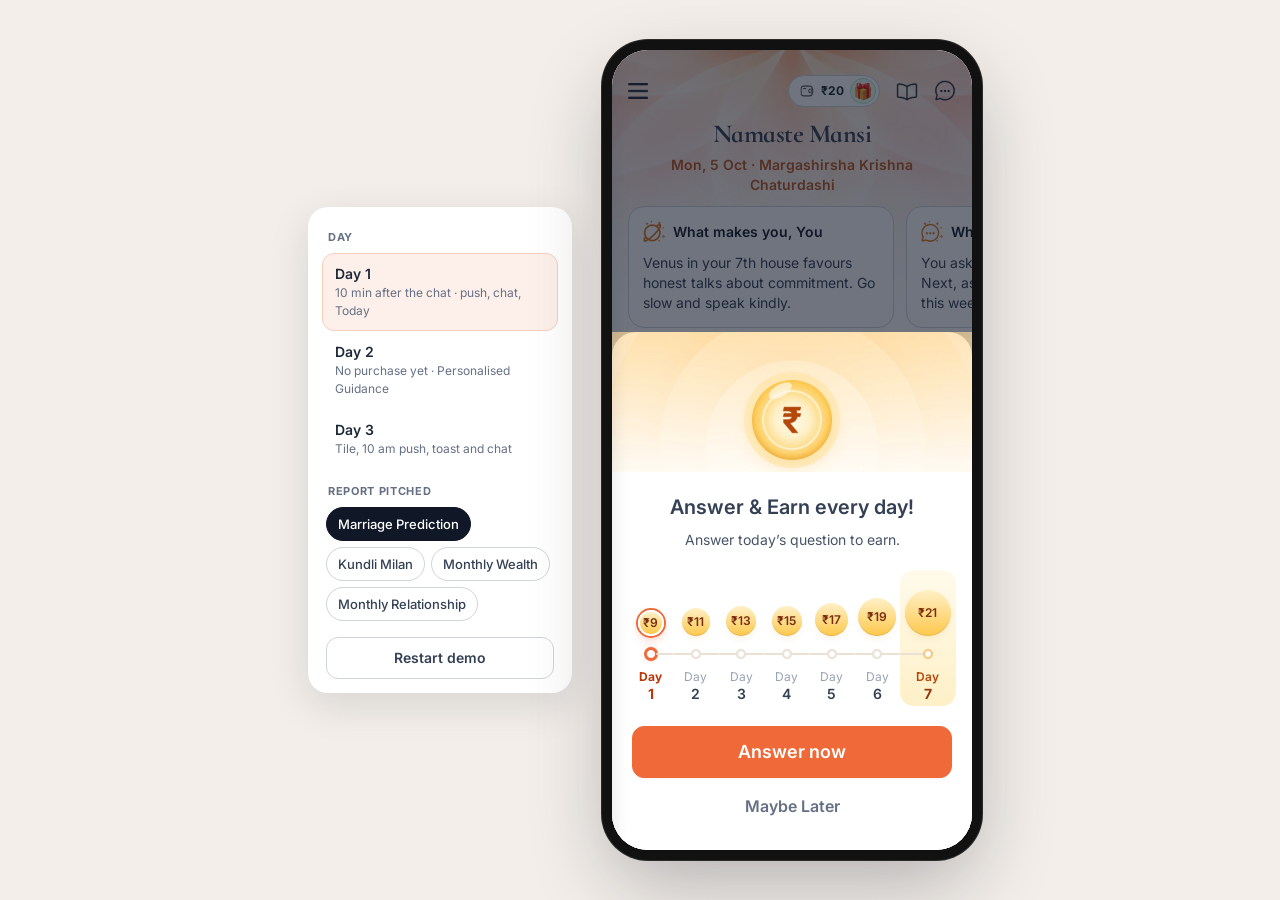
==== commit 3753a6cc: "Run the UI under the status bar, and match the open book to Figma exactly - iOS status bar style was" ====
--- a/index.html
+++ b/index.html
@@ -8,7 +8,11 @@
 <meta name="theme-color" content="#FAD2C4" id="themeColor">
 <meta name="mobile-web-app-capable" content="yes">
 <meta name="apple-mobile-web-app-capable" content="yes">
-<meta name="apple-mobile-web-app-status-bar-style" content="default">
+<!-- black-translucent is the only iOS value that hands the page the full screen height.
+     With "default" iOS keeps its own opaque strip at the top, which is why the status
+     bar read as a white band and the hero video stopped below it. Every screen already
+     pads itself with --sb (= env(safe-area-inset-top)), so nothing gets covered. -->
+<meta name="apple-mobile-web-app-status-bar-style" content="black-translucent">
 <meta name="apple-mobile-web-app-title" content="Reports demo">
 <link rel="manifest" href="manifest.webmanifest">
 <link rel="apple-touch-icon" href="icons/icon-180.png">
--- a/app.css
+++ b/app.css
@@ -236,7 +236,9 @@
 .toast.plain{justify-content:center;padding:12px 16px;font:500 13px/18px var(--sans);color:#fff;bottom:96px}
 
 /* earn sheet */
-.earn .art{height:140px;position:relative;margin:0;background:url(a/earn_art.webp) center top/360px 140px no-repeat}
+/* The art was pinned at its 360px export width, so wider phones showed white
+   gutters either side. Cover makes it span the sheet at any width. */
+.earn .art{height:140px;position:relative;margin:0;background:url(a/earn_art.webp) center top/cover no-repeat}
 .earn .tx{padding:20px 20px 0;text-align:center}
 .earn .tx h2{margin:0;font:600 20px/30px var(--sans);color:var(--g700)}
 .earn .tx p{margin:8px 0 0;font:400 14px/20px var(--sans);color:var(--g600)}
@@ -325,16 +327,30 @@
 .dp-book{position:absolute;left:50%;top:calc(274px + var(--sb) - 14px);width:211px;height:150px;margin-left:-105.5px;z-index:3;perspective:1100px}
 .dp-book .bk-move{position:absolute;inset:0;animation:bkRise .5s cubic-bezier(.22,.9,.3,1) .1s both,bkCenter 1.9s cubic-bezier(.33,1,.68,1) .9s both}
 .dp-book .spread{position:absolute;left:14px;top:14px;width:183px;height:122.8px;animation:bkReveal 1.9s steps(1,end) .9s both}
-.dp-book::after{content:"";position:absolute;left:31px;right:31px;top:126px;height:16px;border-radius:50%;background:radial-gradient(50% 50% at 50% 50%,rgba(74,24,8,.34),rgba(74,24,8,0) 72%);filter:blur(4px);z-index:-1}
+/* The book's weight on the hero. It only makes sense once the book is lying open,
+   so it arrives with the gutter rather than sitting under the shut cover. */
+.dp-book::after{content:"";position:absolute;left:30.5px;top:136px;width:168px;height:18px;border-radius:50%;background:radial-gradient(50% 50% at 50% 50%,rgba(74,24,8,.34),rgba(74,24,8,0) 72%);filter:blur(5px);z-index:-1;opacity:0;animation:fadeIn .5s ease 2.5s forwards}
+/* The gutter: both pages fall away into the spine, so the centre line is the
+   darkest part of the spread. Without it the open book reads as one flat card.
+   Figma "Gutter": 27 x 122 over the spine, #8E6148 fading out to both edges. */
+.dp-book .bk-move::after{content:"";position:absolute;left:92px;top:14px;width:27px;height:122.8px;z-index:4;pointer-events:none;mix-blend-mode:multiply;opacity:0;animation:fadeIn .5s ease 2.5s forwards;
+  background:linear-gradient(90deg,rgba(142,97,72,0) 0,rgba(142,97,72,.36) 50%,rgba(142,97,72,0) 100%)}
 .dp-book .hinge{position:absolute;left:105.5px;top:18px;width:80px;height:114.5px;transform-style:preserve-3d}
 .dp-book .cov{position:absolute;inset:0;transform-origin:0 50%;transform-style:preserve-3d;animation:bkOpen 1.9s cubic-bezier(.33,1,.68,1) .9s both}
 .dp-book .cov span{position:absolute;inset:0;backface-visibility:hidden;-webkit-backface-visibility:hidden}
 .dp-book .cov .f{background-size:cover;background-position:center;border-radius:1px 4px 4px 1px;box-shadow:3px 0 0 rgba(74,24,8,.25),-6px 10px 20px -8px rgba(74,24,8,.45)}
+/* The hinge crease beside the spine: dark line, lit ridge, dark line, flat board,
+   all inside the first 9% of the board. */
 .dp-book .cov .f::before{content:"";position:absolute;inset:0;background:linear-gradient(90deg,rgba(0,0,0,.18) 0,rgba(255,255,255,.25) 3%,rgba(0,0,0,.1) 5%,transparent 9%)}
+/* And the sheen across the board, lit from the top left. A board with no sheen
+   turns like paper; this is what gives it a surface while it swings. */
+.dp-book .cov .f::after{content:"";position:absolute;inset:0;border-radius:inherit;background:linear-gradient(115deg,rgba(255,255,255,.18) 0,rgba(255,255,255,0) 45%,rgba(0,0,0,.06) 100%)}
 .dp-book .cov .b{transform:rotateY(180deg);background-size:183px 122.8px;background-position:-11.5px -4px}
-.dp-book .pill{position:absolute;left:29px;top:110px;width:153px;height:30px;border-radius:15px;opacity:0;animation:fadeIn .4s ease 2.7s forwards}
+/* Figma lifts the pill off the page with a 0 4px 12px #4A1808 at 22% shadow.
+   The exported PNG is cropped to the pill, so the shadow has to come from CSS. */
+.dp-book .pill{position:absolute;left:29px;top:110px;width:153px;height:30px;border-radius:15px;box-shadow:0 4px 12px rgba(74,24,8,.22);opacity:0;animation:fadeIn .4s ease 2.7s forwards;z-index:5}
 .dp-book .pill img{width:153px;height:30px}
-.dp-book.done .bk-move,.dp-book.done .spread,.dp-book.done .cov,.dp-book.done .pill{animation-delay:0s;animation-duration:.01s}
+.dp-book.done .bk-move,.dp-book.done .bk-move::after,.dp-book.done .spread,.dp-book.done .cov,.dp-book.done .pill,.dp-book.done::after{animation-delay:0s;animation-duration:.01s}
 @keyframes bkRise{from{opacity:0;transform:translateY(14px) scale(.97)}to{opacity:1;transform:none}}
 @keyframes bkCenter{0%{translate:-46px 0}78%,100%{translate:0 0}}
 @keyframes bkOpen{0%{transform:rotateY(0)}78%{transform:rotateY(-184deg)}100%{transform:rotateY(-180deg)}}
@@ -353,7 +369,7 @@
 .ups .bk{position:relative}
 .ups .bk .tease{left:0;top:0;width:55.3px;height:82.7px}
 .ups:nth-of-type(2) .bk .tease .cv{animation-delay:2.5s}
-@media (prefers-reduced-motion:reduce){.tease .cv,.dp-book *{animation:none!important}.dp-book .pill{opacity:1}.dp-book .cov{transform:rotateY(-180deg)}}
+@media (prefers-reduced-motion:reduce){.tease .cv,.dp-book *,.dp-book::after,.dp-book .bk-move::after,.dp-book .cov .f::after{animation:none!important}.dp-book .pill,.dp-book::after,.dp-book .bk-move::after{opacity:1}.dp-book .cov{transform:rotateY(-180deg)}}
 .dp-card{position:relative;margin:-33px 16px 0;background:#fff;border-radius:20px;padding:44px 16px 16px;display:flex;flex-direction:column;gap:12px;z-index:2}
 .dp-card h1{margin:0;text-align:center;font:700 20px/30px var(--sans);color:var(--g800)}
 .stats{display:flex;align-items:center;gap:10px;padding:0 1px}
@@ -426,7 +442,9 @@
 .ups .pa span{font:600 16px/24px var(--sans);color:var(--g900)}
 .ups .pa s{font:400 14px/20px var(--sans);color:var(--g400);margin:0 6px}
 .ups .pa em{font:600 14px/20px var(--sans);font-style:normal;color:var(--ok)}
-.ups .pa .btn{height:40px;padding:0 16px;font-size:16px;line-height:24px}
+/* The price row styles every span, and the button is a span too, so it needs the
+   brand colour back or the label renders in body grey. */
+.ups .pa .btn{height:40px;padding:0 16px;font-size:16px;line-height:24px;color:var(--brand)}
 .buybar{flex:none;background:#fff;box-shadow:0 -8px 24px rgba(26,18,13,.14),0 -1px 0 rgba(26,18,13,.06);padding-bottom:calc(12px + env(safe-area-inset-bottom,0px));position:relative;z-index:5}
 .buybar .why{display:flex;align-items:center;gap:8px;padding:9px 16px;background:var(--paper);font:500 12px/18px var(--sans);color:var(--warm)}
 .buybar .why img{width:16px;height:16px;flex:none}
@@ -449,7 +467,13 @@
 .opt.on i{border:6px solid var(--brand)}
 .pay{position:relative;padding-top:64px}
 .sheet .obook{position:absolute;left:50%;top:-106px;width:252px;height:169px;margin-left:-126px;z-index:2}
-.sheet .obook img{width:252px;height:169px}
+.sheet .obook img{position:relative;z-index:1;width:252px;height:169px}
+/* The same open book as the detail hero, 1.38x bigger, so it carries the same two
+   things: the gutter the pages fall away into, and its weight on the sheet below.
+   Without them a book at this size reads as a flat picture of a book. */
+.sheet .obook:not(.closed)::before{content:"";position:absolute;left:22.7px;top:168px;width:231.3px;height:24.8px;border-radius:50%;background:radial-gradient(50% 50% at 50% 50%,rgba(74,24,8,.34),rgba(74,24,8,0) 72%);filter:blur(6.9px)}
+.sheet .obook:not(.closed)::after{content:"";position:absolute;left:107.4px;top:0;width:37.2px;height:169px;z-index:2;pointer-events:none;mix-blend-mode:multiply;
+  background:linear-gradient(90deg,rgba(142,97,72,0) 0,rgba(142,97,72,.36) 50%,rgba(142,97,72,0) 100%)}
 .sheet .obook.closed{width:87px;height:124px;margin-left:-43px;top:-84px}
 .pay .in{padding:0 16px 20px;display:flex;flex-direction:column;gap:16px}
 .pay .ttl{text-align:center}
@@ -664,6 +688,11 @@
   :root{--sb:env(safe-area-inset-top,0px)}
   .stage{position:fixed;inset:0;height:auto;padding:0;display:block}
   .phone{position:absolute;inset:0;width:auto;height:auto;border-radius:0;box-shadow:none}
+  /* The UI now runs all the way up behind the status bar, and iOS paints the
+     translucent status bar glyphs white on every screen. One wash across the inset
+     keeps the time and battery readable, over pale hero art and over white headers
+     alike. Delete this rule if you would rather have the art completely clean. */
+  .phone::before{content:"";position:absolute;left:0;right:0;top:0;height:calc(env(safe-area-inset-top,0px) + 10px);background:linear-gradient(rgba(26,18,13,.4),rgba(26,18,13,0));pointer-events:none;z-index:90}
 }
 @media (prefers-reduced-motion:reduce){ *{animation-duration:.01ms!important;transition-duration:.01ms!important} }
 .succ .sbox::before{content:"";position:absolute;left:0;right:0;top:0;height:30px;background:#fff;z-index:1}
